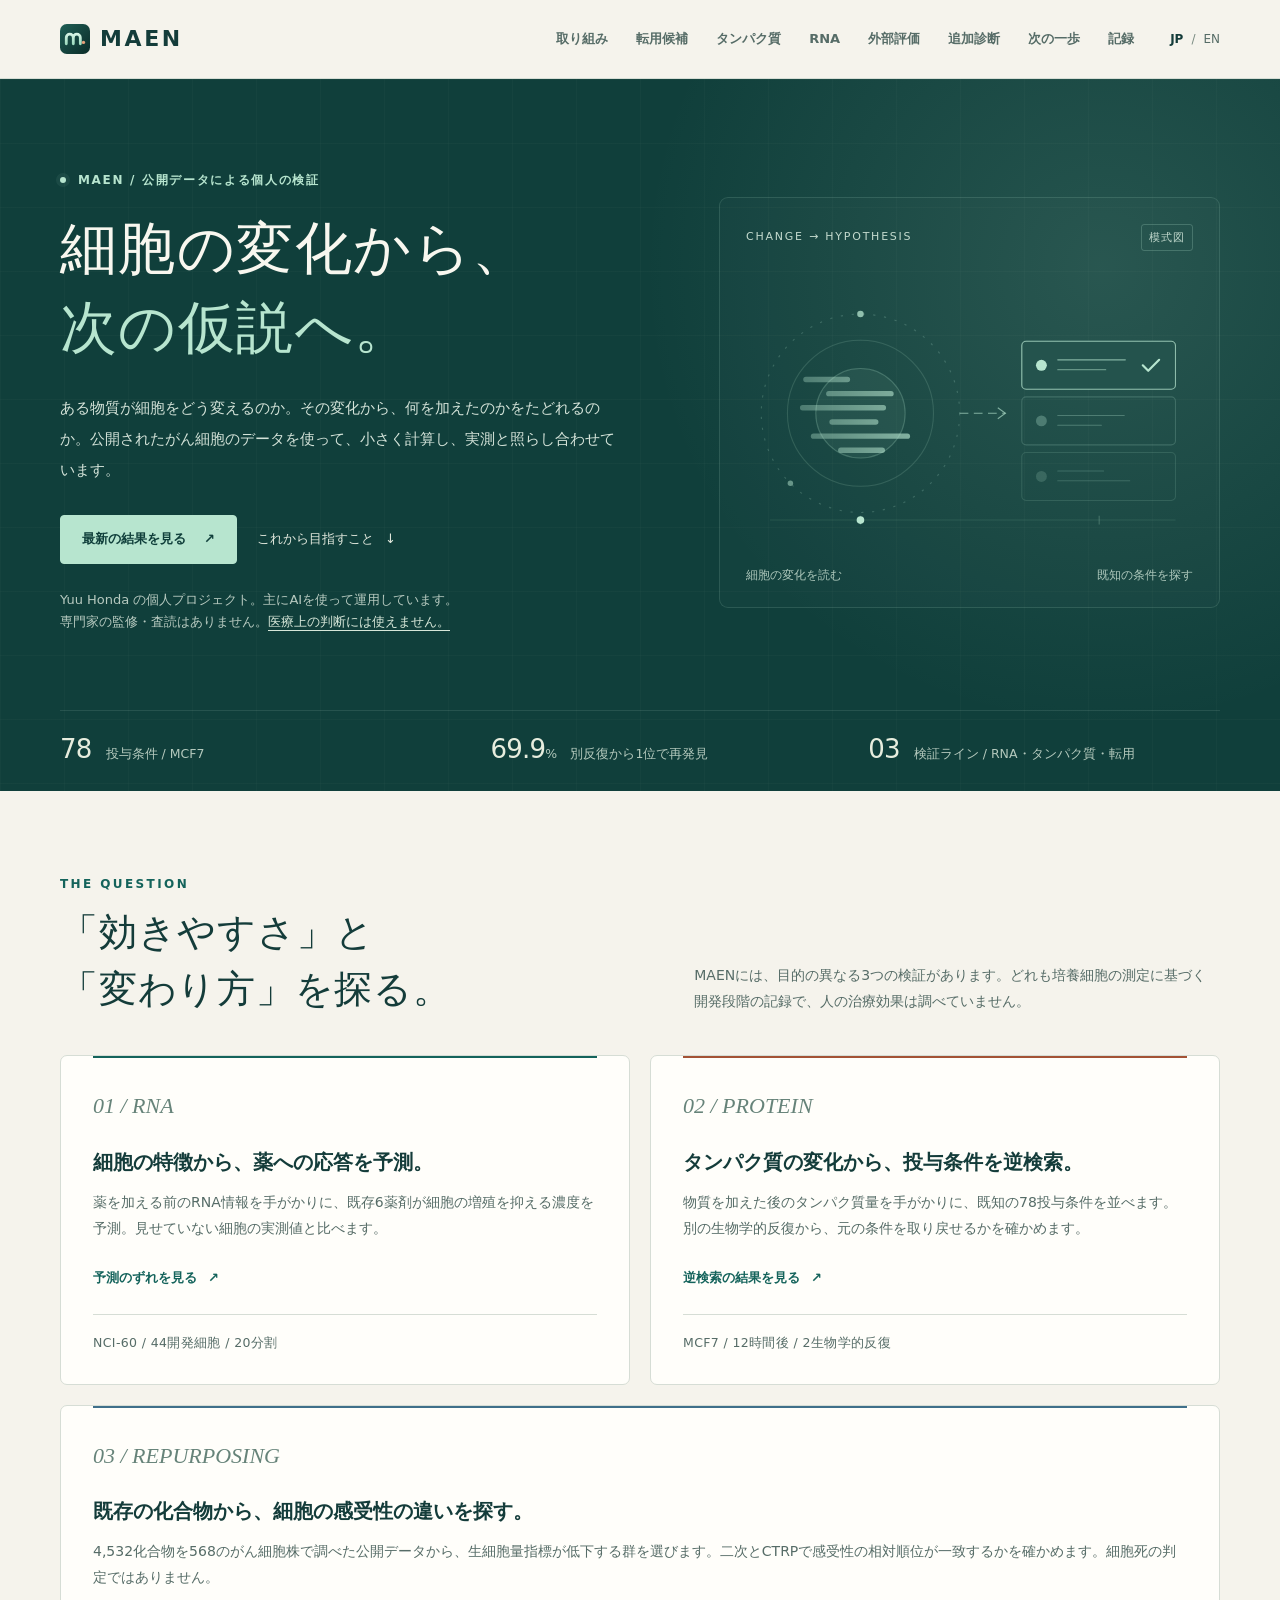
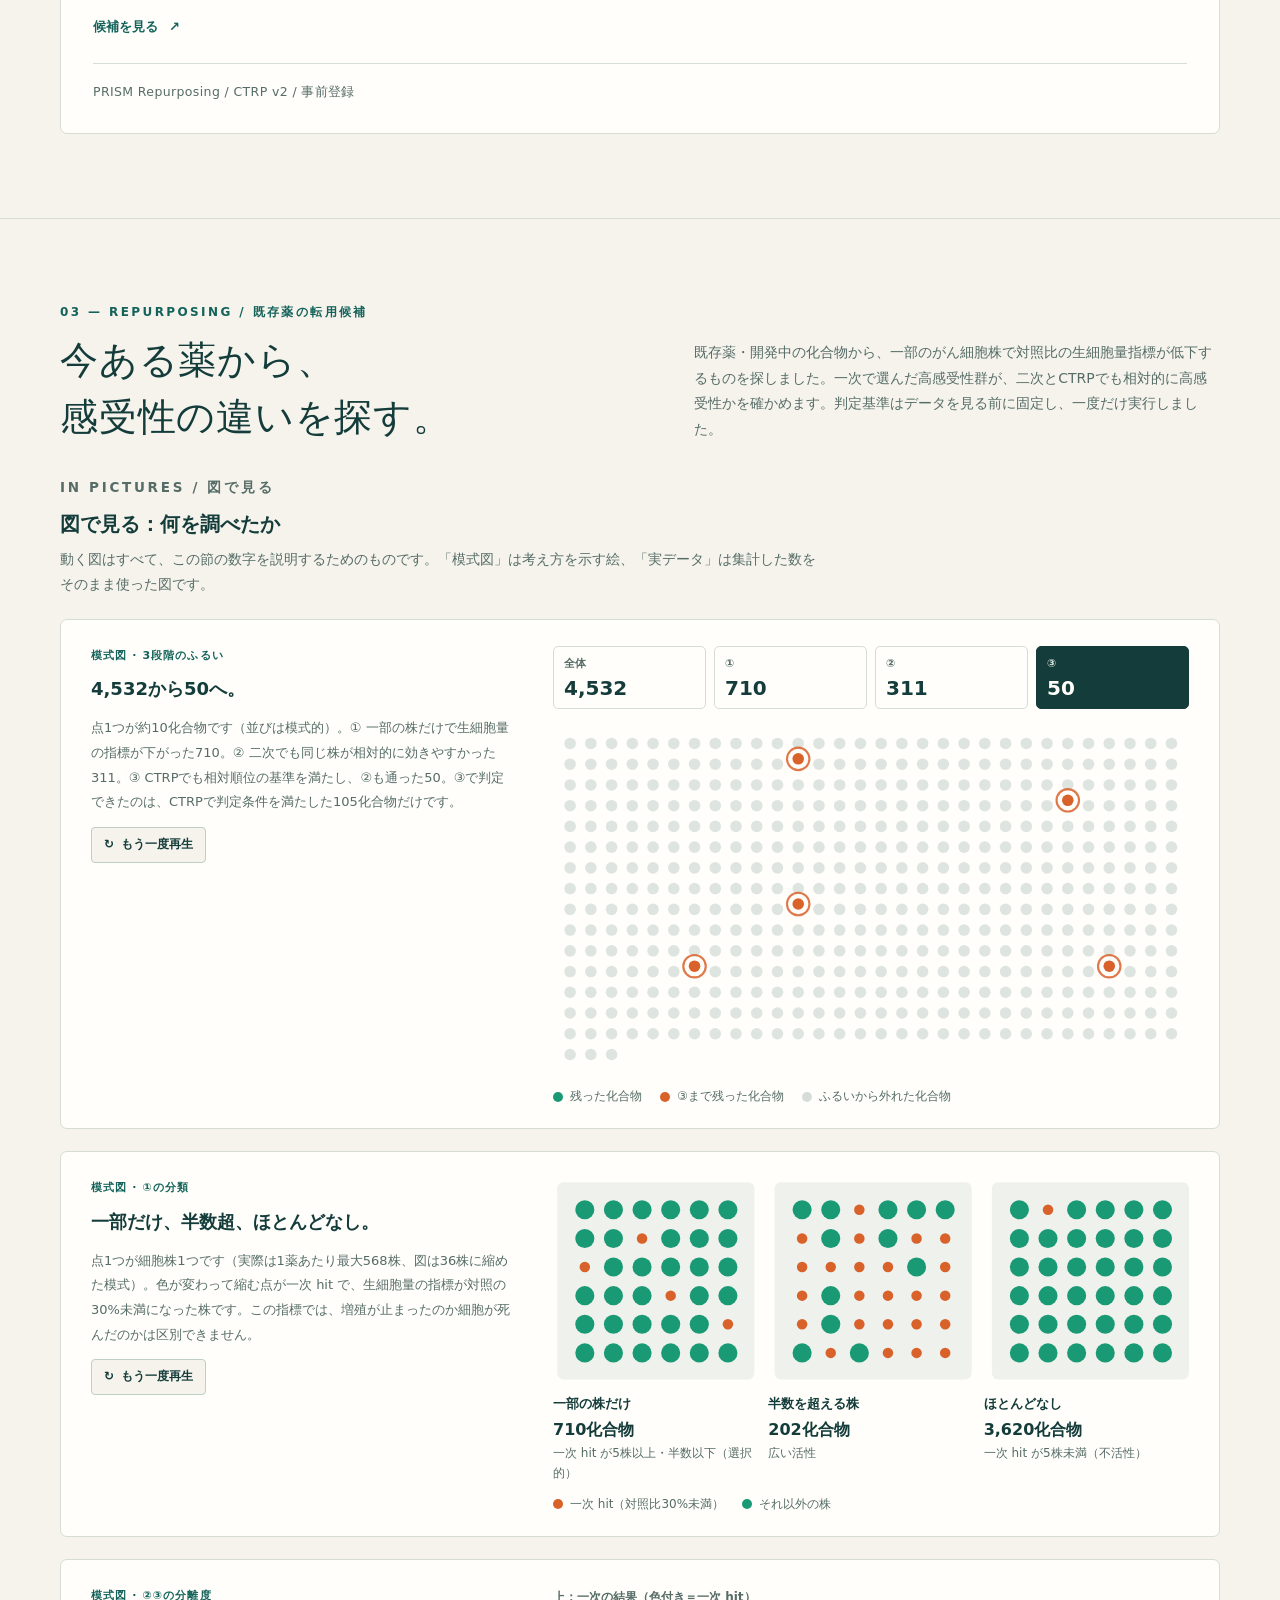
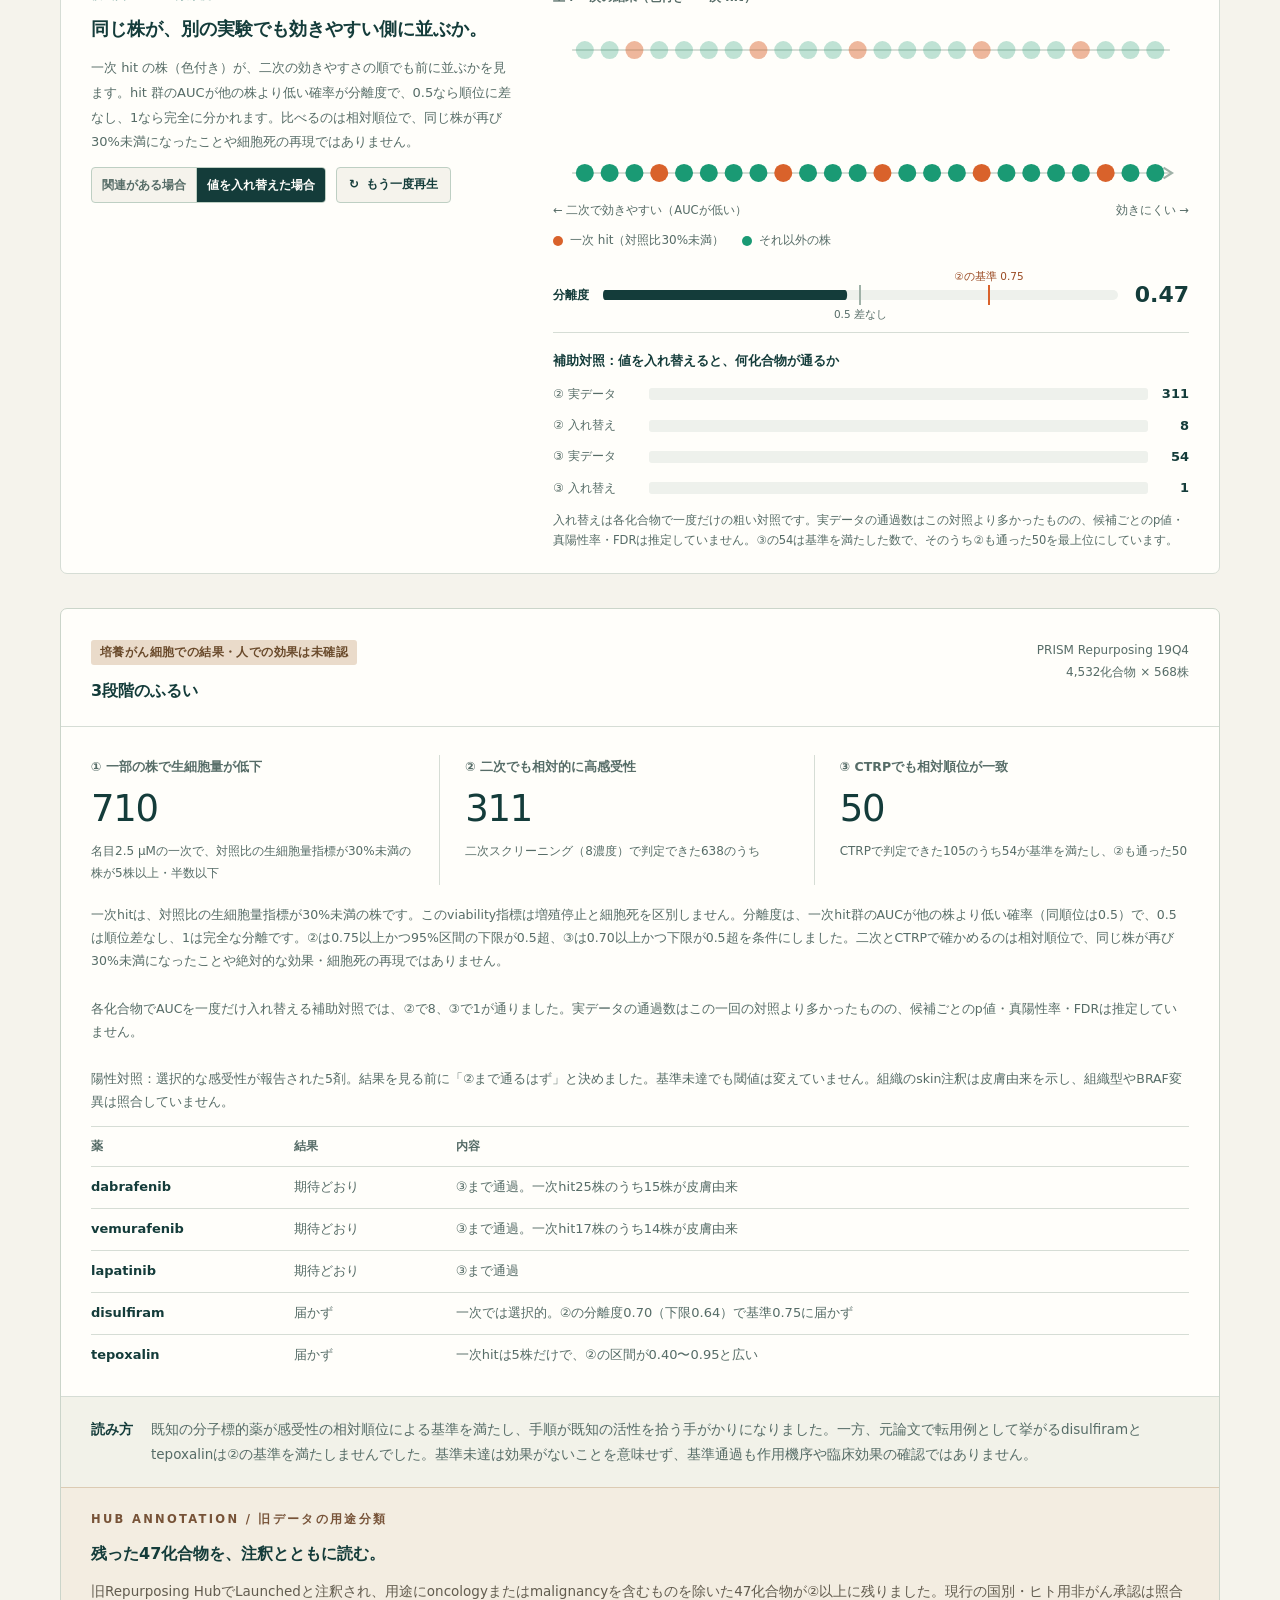
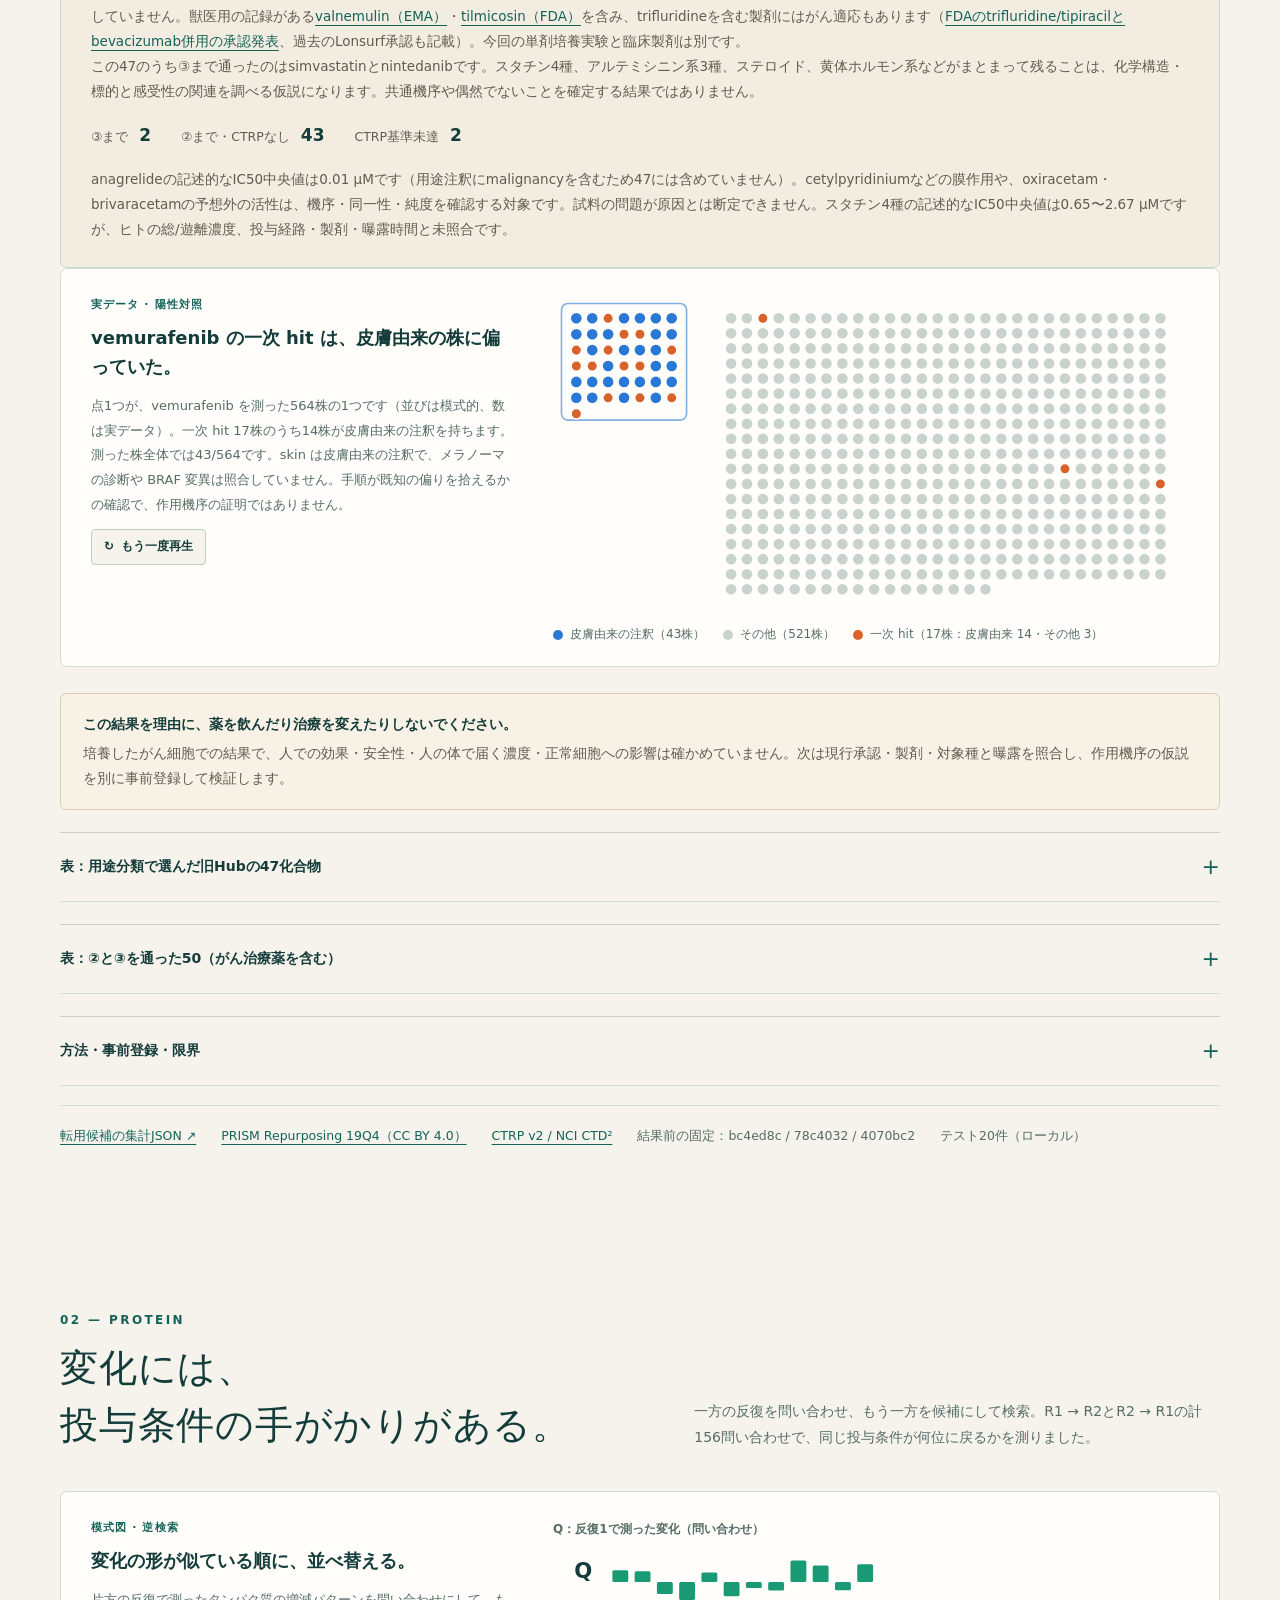
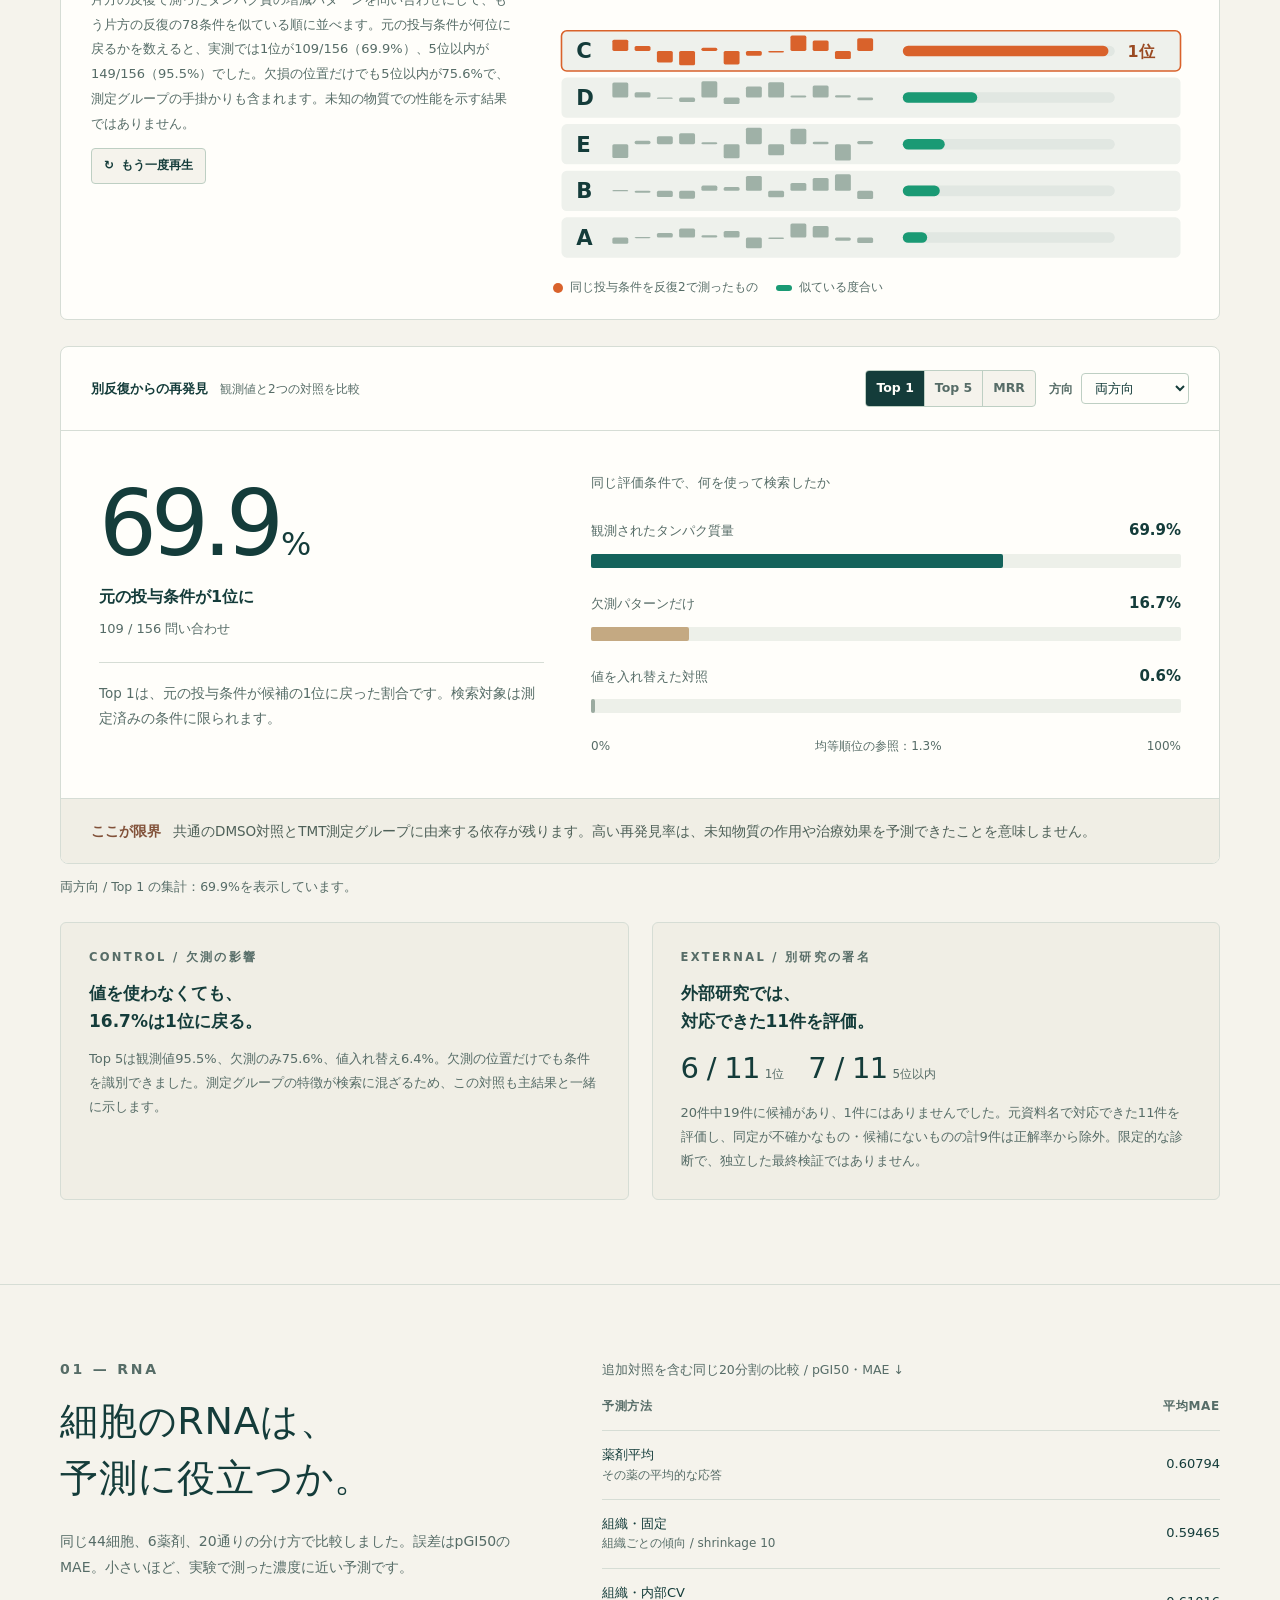
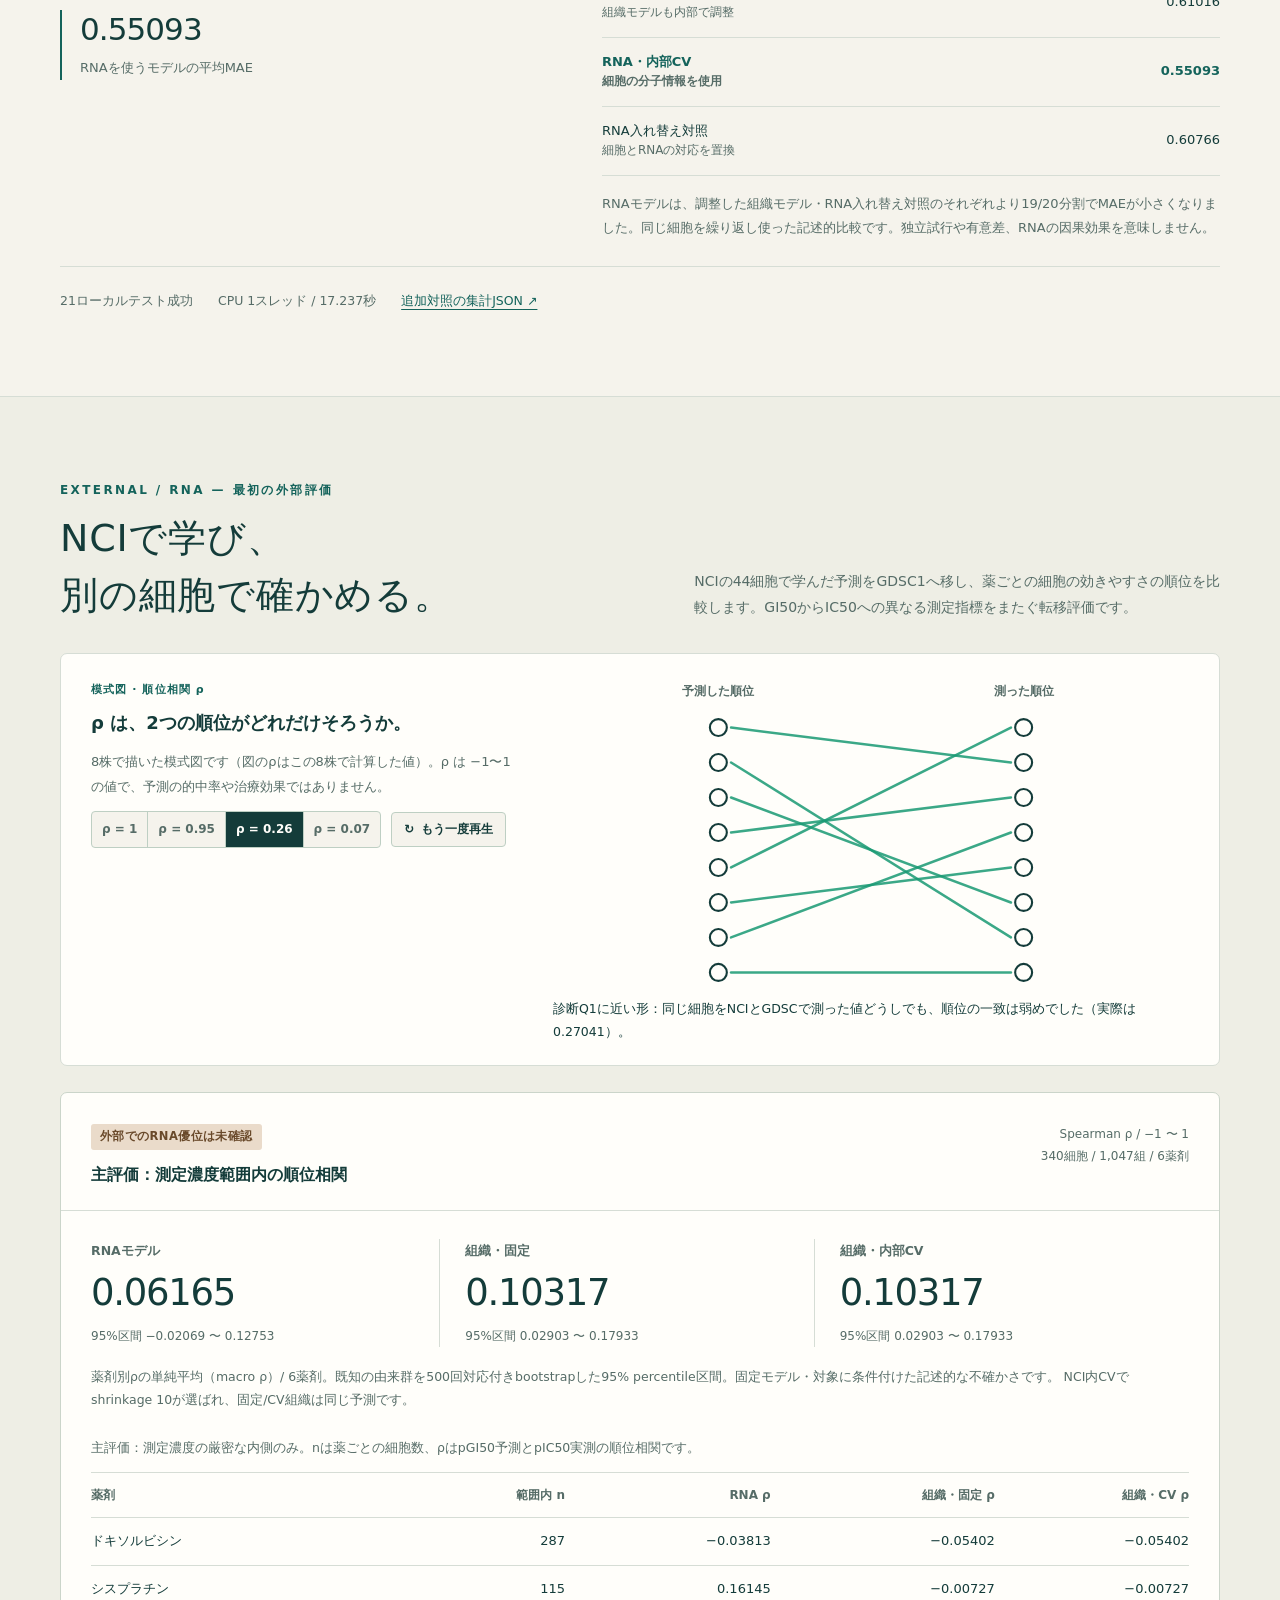
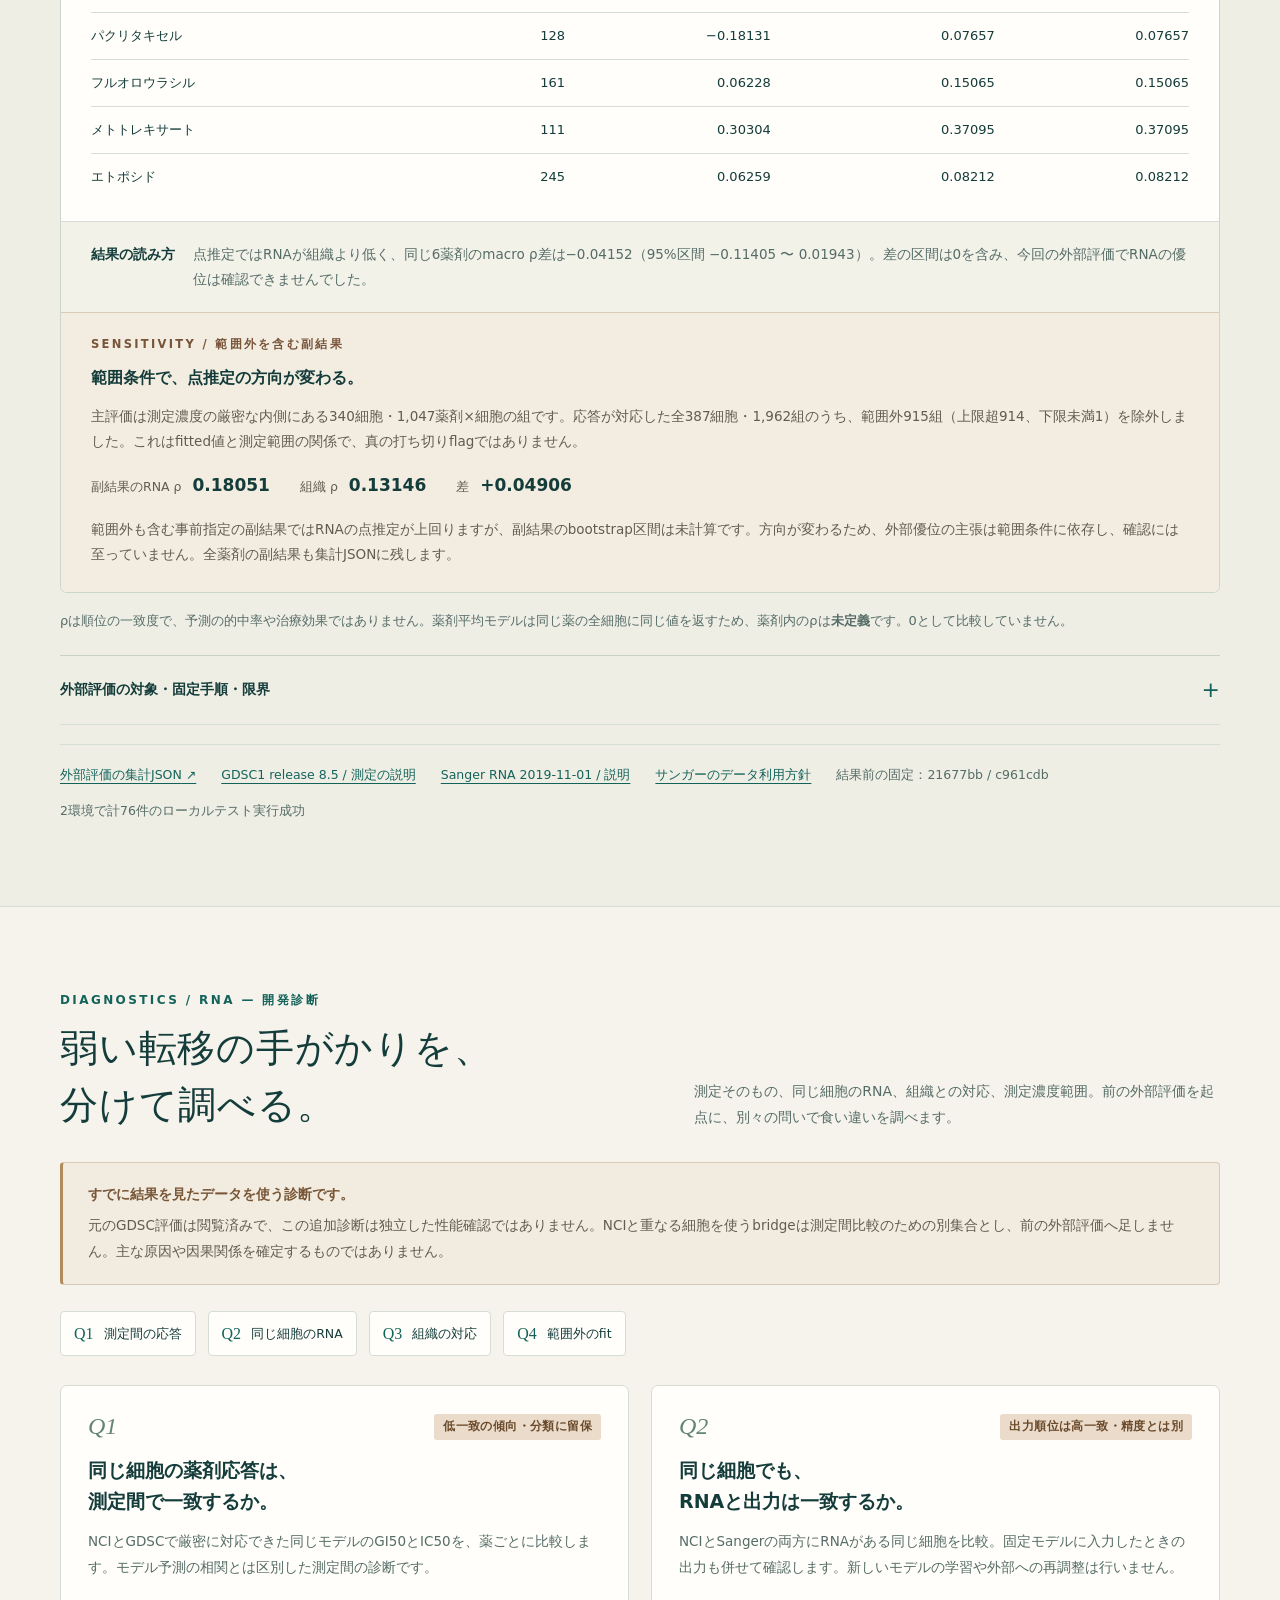
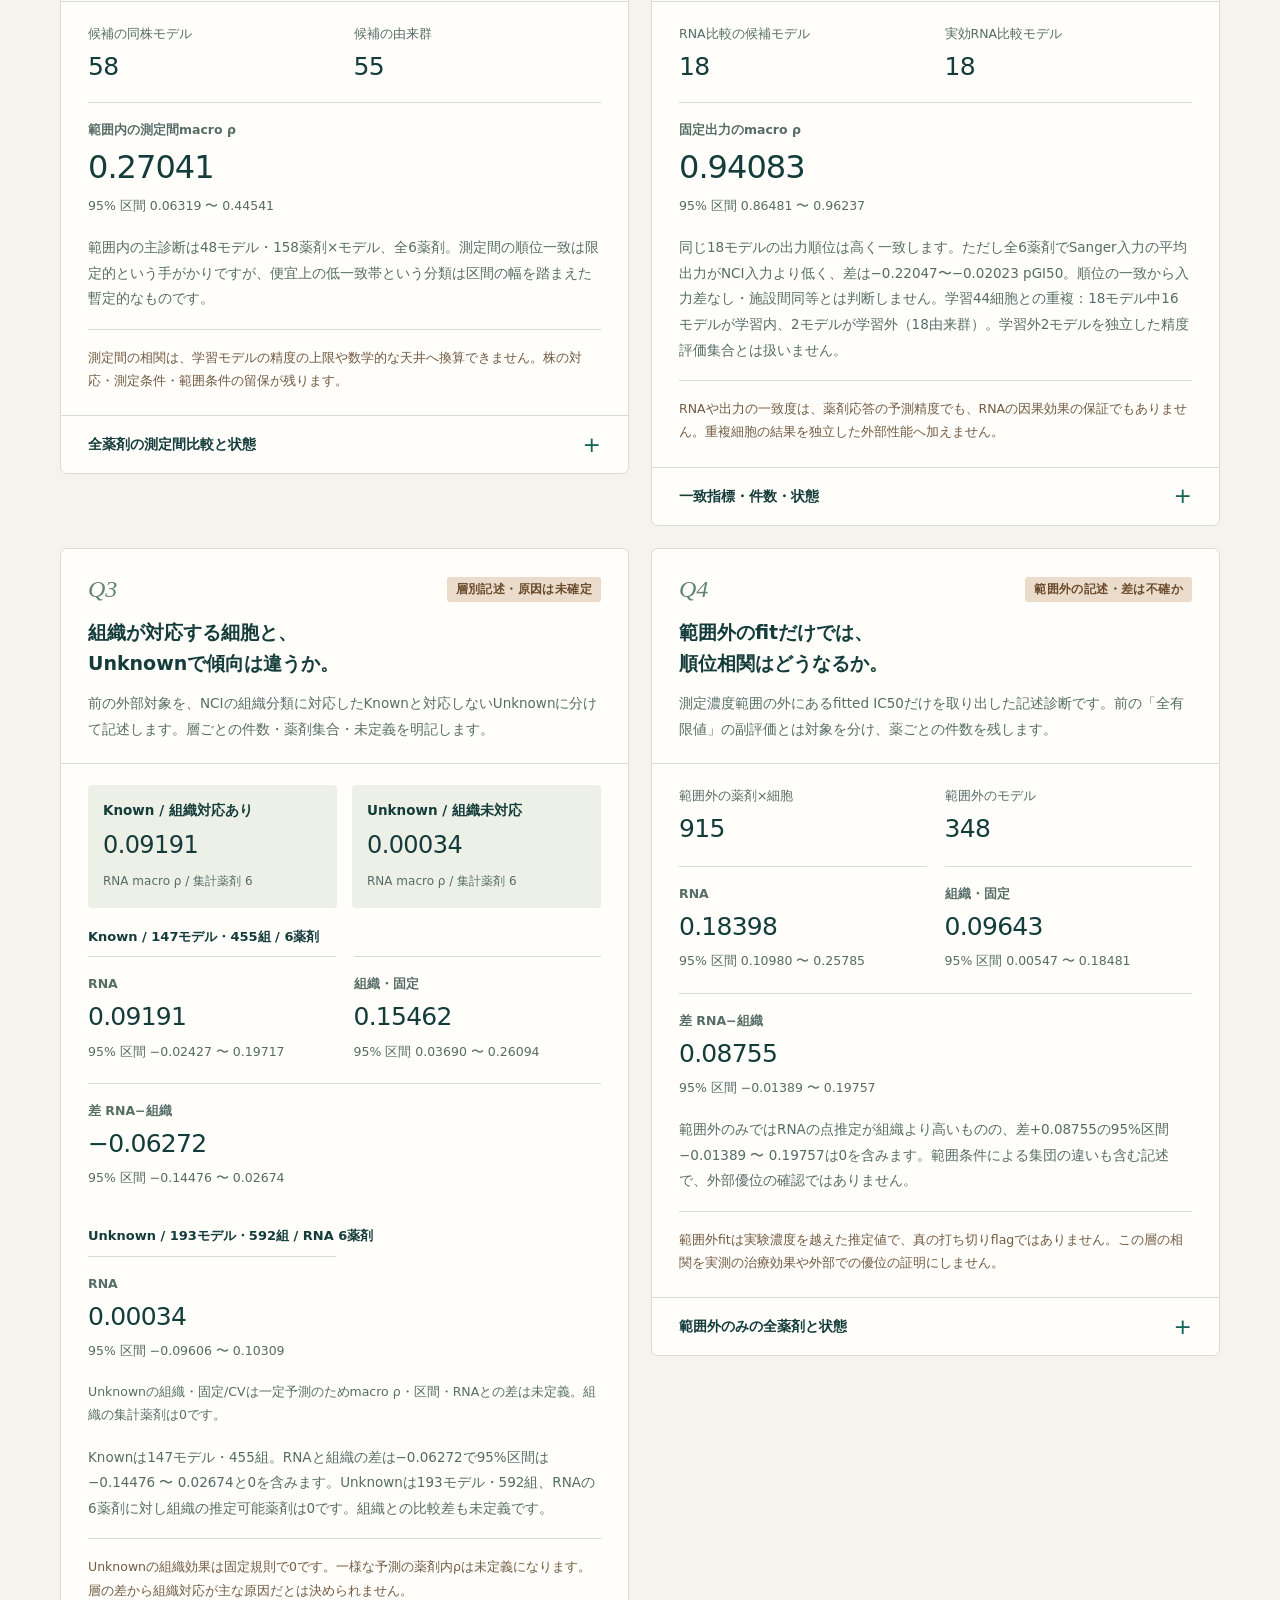
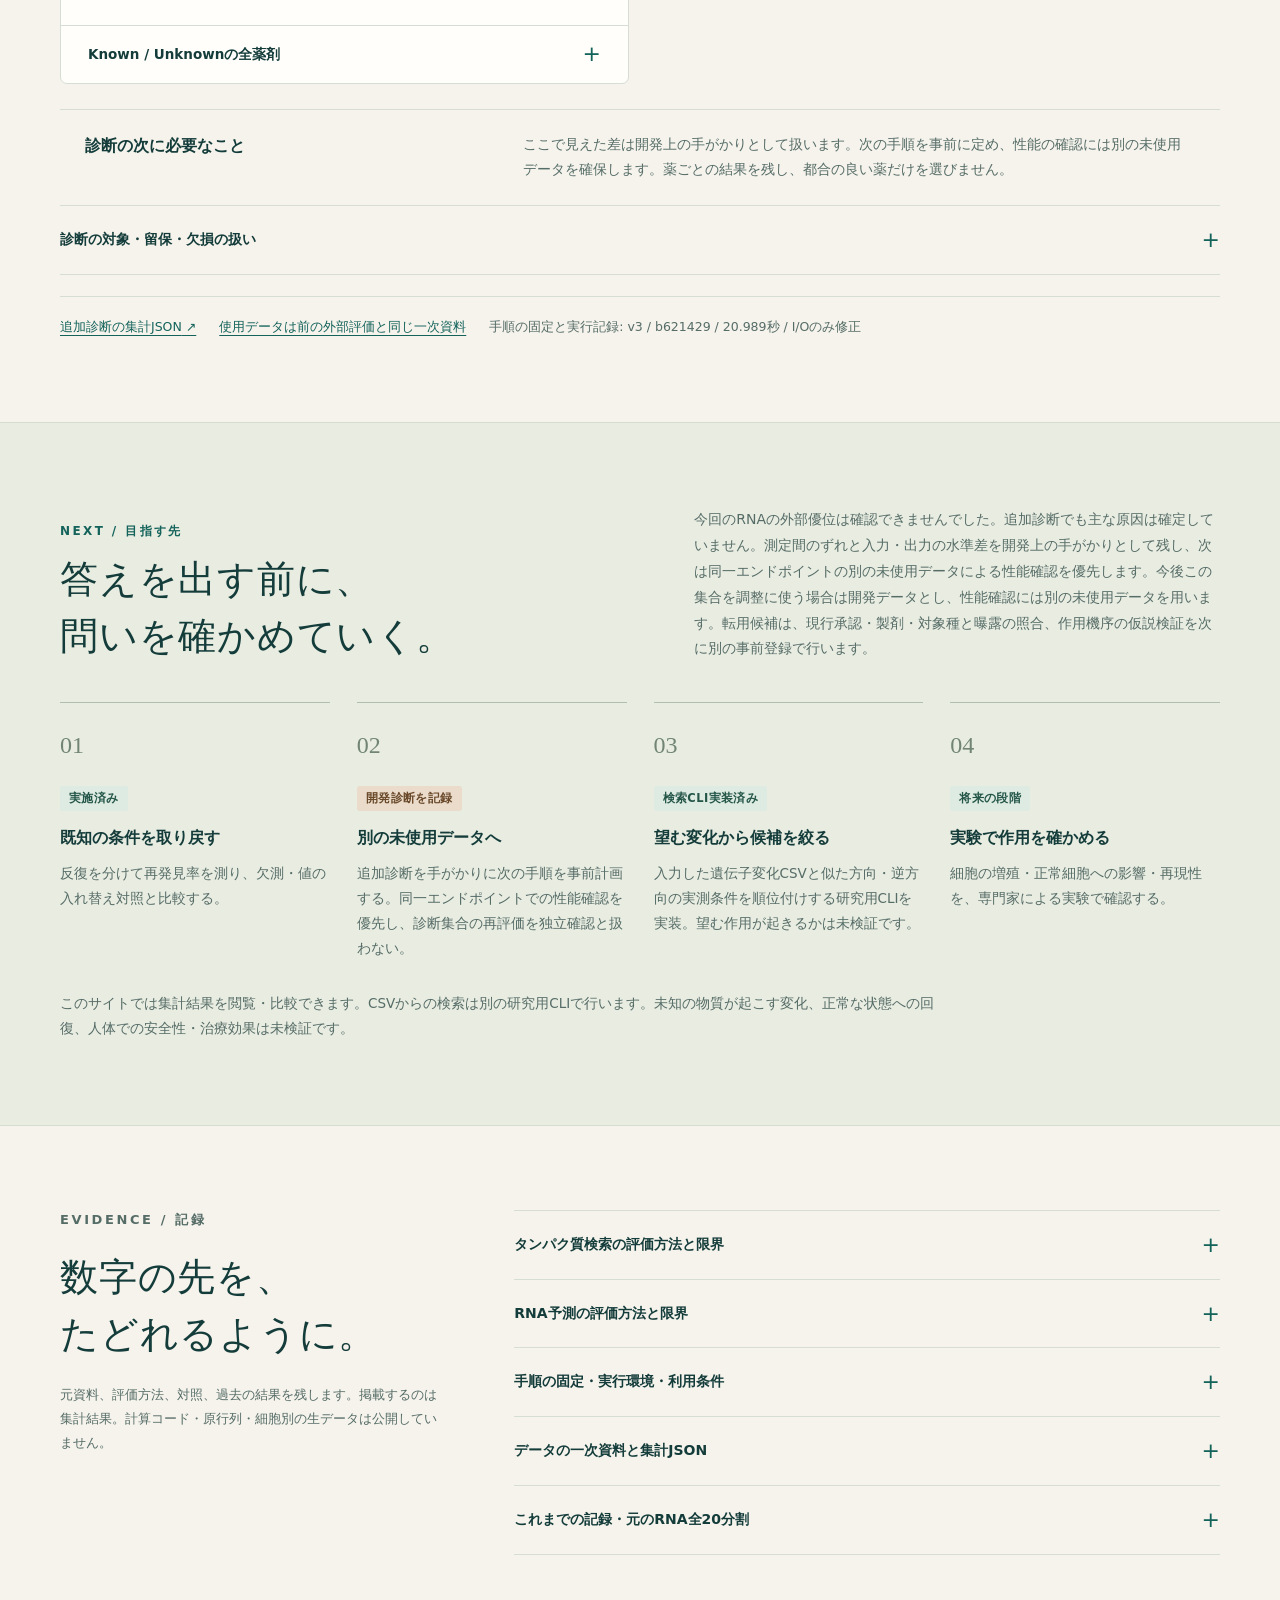
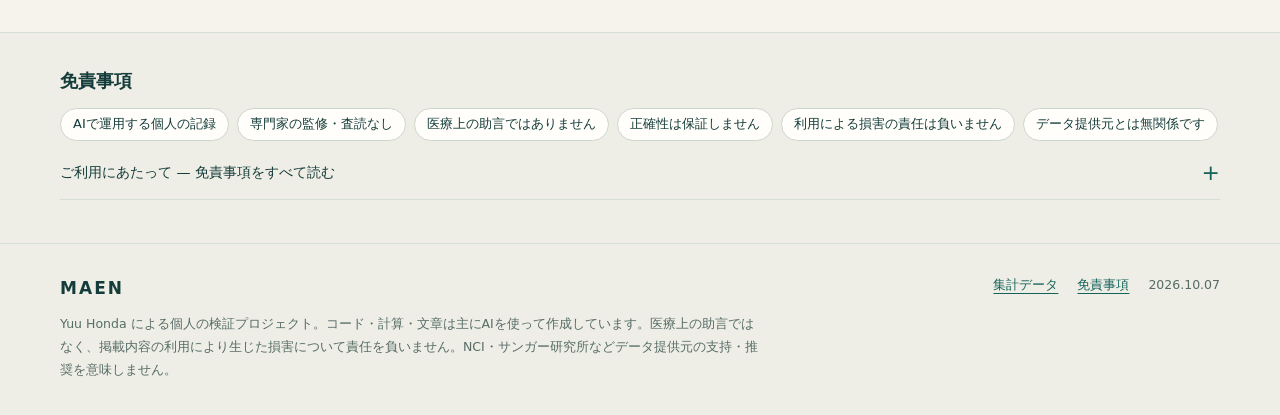
==== index.html @ 5a383182 "Add animated explanatory figures in Japanese and English Add six figures that play once on scroll, w" ====
<!doctype html>
<html lang="ja">
<head>
<meta charset="utf-8">
<meta name="viewport" content="width=device-width,initial-scale=1">
<title>MAEN — 細胞の変化から、次の仮説へ。</title>
<meta name="description" content="公開されたがん細胞のRNAとタンパク質量を使い、薬剤応答の予測と既知の投与条件の逆検索を検証する、Yuu Hondaの個人プロジェクト。結果・対照・限界を公開しています。">
<meta name="theme-color" content="#103f3b">
<meta name="apple-mobile-web-app-title" content="MAEN">
<link rel="icon" href="favicon.svg?v=2" type="image/svg+xml">
<link rel="icon" href="favicon-32.png?v=2" sizes="32x32" type="image/png">
<link rel="apple-touch-icon" href="apple-touch-icon.png?v=2">
<link rel="manifest" href="manifest.webmanifest?v=2">
<link rel="alternate" hreflang="ja" href="index.html">
<link rel="alternate" hreflang="en" href="en.html">
<link rel="stylesheet" href="site.css">
<link rel="stylesheet" href="explain.css">
<script src="site.js" defer></script>
<script src="explain.js" defer></script>
</head>
<body>
<a class="skip-link" href="#main">本文へ移動</a>
<header class="site-header">
  <div class="container header-inner">
    <a class="brand" href="index.html" aria-label="MAEN"><img src="favicon.svg?v=2" width="30" height="30" alt="">MAEN</a>
    <nav class="nav-links" id="site-navigation" aria-label="主なページ内リンク">
      <a href="#approach">取り組み</a><a href="#repurposing">転用候補</a><a href="#protein">タンパク質</a><a href="#rna">RNA</a><a href="#external">外部評価</a><a href="#diagnostics">追加診断</a><a href="#next">次の一歩</a><a href="#evidence">記録</a>
    </nav>
    <nav class="language" aria-label="Language / 言語"><span lang="ja" aria-current="page">JP</span><span class="separator" aria-hidden="true">/</span><a href="en.html" lang="en" hreflang="en" aria-label="Read in English">EN</a></nav>
    <button class="menu-toggle" type="button" aria-expanded="false" aria-controls="site-navigation"><span class="menu-icon" aria-hidden="true"></span>メニュー</button>
  </div>
</header>
<main id="main">
  <section class="hero" aria-labelledby="hero-title">
    <div class="container hero-inner">
      <div class="hero-copy reveal">
        <p class="eyebrow"><span class="status-dot" aria-hidden="true"></span>MAEN / 公開データによる個人の検証</p>
        <h1 id="hero-title">細胞の変化から、<br><span>次の仮説へ。</span></h1>
        <p class="hero-lead">ある物質が細胞をどう変えるのか。その変化から、何を加えたのかをたどれるのか。公開されたがん細胞のデータを使って、小さく計算し、実測と照らし合わせています。</p>
        <div class="hero-actions"><a class="button button-primary" href="#repurposing">最新の結果を見る<span aria-hidden="true">↗</span></a><a class="text-link" href="#next">これから目指すこと<span aria-hidden="true">↓</span></a></div>
        <p class="hero-caption">Yuu Honda の個人プロジェクト。主にAIを使って運用しています。<br>専門家の監修・査読はありません。<a href="#disclaimer">医療上の判断には使えません。</a></p>
      </div>
      <div class="signature-panel" aria-hidden="true">
  <div class="panel-heading"><span>CHANGE → HYPOTHESIS</span><span class="panel-tag">模式図</span></div>
  <svg class="signature-svg" viewBox="0 0 410 270" fill="none" xmlns="http://www.w3.org/2000/svg">
    <defs>
      <linearGradient id="signal" x1="10" y1="0" x2="180" y2="0" gradientUnits="userSpaceOnUse"><stop stop-color="#B7E5CF" stop-opacity=".2"/><stop offset="1" stop-color="#B7E5CF" stop-opacity=".75"/></linearGradient>
      <linearGradient id="scan" x1="0" y1="0" x2="1" y2="0"><stop stop-color="#B7E5CF" stop-opacity="0"/><stop offset=".5" stop-color="#B7E5CF" stop-opacity=".22"/><stop offset="1" stop-color="#B7E5CF" stop-opacity="0"/></linearGradient>
      <clipPath id="cell-clip"><circle cx="105" cy="136" r="66"/></clipPath>
    </defs>
    <circle class="sig-ring-outer" cx="105" cy="136" r="91" stroke="#B7E5CF" stroke-opacity=".22" stroke-dasharray="2 8"/>
    <circle class="sig-ring-mid" cx="105" cy="136" r="67" stroke="#B7E5CF" stroke-opacity=".16"/>
    <circle class="sig-ring-core" cx="105" cy="136" r="41" fill="#B7E5CF" fill-opacity=".06" stroke="#B7E5CF" stroke-opacity=".25"/>
    <g stroke="url(#signal)" stroke-width="5" stroke-linecap="round"><path class="sig-bar" d="M55 105h38"/><path class="sig-bar" d="M76 118h57"/><path class="sig-bar" d="M52 131h74"/><path class="sig-bar" d="M79 144h40"/><path class="sig-bar" d="M62 157h86"/><path class="sig-bar" d="M87 170h38"/></g>
    <g clip-path="url(#cell-clip)"><rect class="sig-scan" x="20" y="66" width="36" height="140" fill="url(#scan)"/></g>
    <g class="sig-orbit sig-orbit-a"><circle cx="105" cy="45" r="3" fill="#B7E5CF" fill-opacity=".75"/></g>
    <g class="sig-orbit sig-orbit-b"><circle cx="40.7" cy="200.3" r="2.5" fill="#B7E5CF" fill-opacity=".5"/></g>
    <path d="M196 136h42" stroke="#B7E5CF" stroke-opacity=".65" class="signature-path"/>
    <path d="m231 131 7 5-7 5" stroke="#B7E5CF" stroke-opacity=".65"/>
    <g fill="#B7E5CF"><circle class="sig-particle" cx="152" cy="136" r="2.4"/><circle class="sig-particle" cx="152" cy="136" r="2.4"/><circle class="sig-particle" cx="152" cy="136" r="2.4"/></g>
    <g class="sig-list">
      <g class="sig-card sig-card-b"><rect x="253" y="121" width="141" height="44" rx="4" stroke="#B7E5CF" stroke-opacity=".2"/><circle cx="271" cy="143" r="5" fill="#B7E5CF" fill-opacity=".3"/><path d="M286 138h61M286 147h40" stroke="#B7E5CF" stroke-opacity=".3" stroke-linecap="round"/></g>
      <g class="sig-card sig-card-c"><rect x="253" y="172" width="141" height="44" rx="4" stroke="#B7E5CF" stroke-opacity=".14"/><circle cx="271" cy="194" r="5" fill="#B7E5CF" fill-opacity=".18"/><path d="M286 189h42M286 198h66" stroke="#B7E5CF" stroke-opacity=".2" stroke-linecap="round"/></g>
      <g class="sig-card sig-card-a"><rect x="253" y="70" width="141" height="44" rx="4" fill="#103F3B" stroke="#B7E5CF" stroke-opacity=".3"/><rect class="sig-card-glow" x="253" y="70" width="141" height="44" rx="4" fill="#B7E5CF" fill-opacity=".12" stroke="#B7E5CF" stroke-opacity=".6"/><circle class="sig-card-dot" cx="271" cy="92" r="5" fill="#B7E5CF"/><path class="sig-score" d="M286 87h62" stroke="#B7E5CF" stroke-opacity=".65" stroke-linecap="round"/><path d="M286 96h44" stroke="#B7E5CF" stroke-opacity=".45" stroke-linecap="round"/><path class="sig-check" d="M364 92l5 5 10-10" stroke="#B7E5CF" stroke-width="2" stroke-linecap="round" stroke-linejoin="round" pathLength="1"/></g>
    </g>
    <path d="M22 234h372" stroke="#B7E5CF" stroke-opacity=".1"/><path d="M105 230v8M324 230v8" stroke="#B7E5CF" stroke-opacity=".25"/>
    <circle class="sig-progress" cx="105" cy="234" r="3.5" fill="#B7E5CF"/>
  </svg>
  <div class="panel-foot"><span class="sig-step sig-step-read">細胞の変化を読む</span><span class="sig-step sig-step-rank">既知の条件を探す</span></div>
</div>
    </div>
    <div class="container hero-facts">
      <div class="hero-fact"><strong>78</strong><span>投与条件 / MCF7</span></div>
      <div class="hero-fact"><strong>69.9<span>%</span></strong><span>別反復から1位で再発見</span></div>
      <div class="hero-fact"><strong>03</strong><span>検証ライン / RNA・タンパク質・転用</span></div>
    </div>
  </section>

  <section class="section project-intro" id="approach" aria-labelledby="approach-title">
    <div class="container">
      <div class="section-heading"><div><p class="eyebrow">THE QUESTION</p><h2 id="approach-title">「効きやすさ」と<br>「変わり方」を探る。</h2></div><p>MAENには、目的の異なる3つの検証があります。どれも培養細胞の測定に基づく開発段階の記録で、人の治療効果は調べていません。</p></div>
      <div class="research-grid">
        <article class="research-card"><p class="line-number">01 / RNA</p><h3>細胞の特徴から、薬への応答を予測。</h3><p>薬を加える前のRNA情報を手がかりに、既存6薬剤が細胞の増殖を抑える濃度を予測。見せていない細胞の実測値と比べます。</p><p><a class="text-link" href="#rna">予測のずれを見る<span aria-hidden="true">↗</span></a></p><div class="card-foot">NCI-60 / 44開発細胞 / 20分割</div></article>
        <article class="research-card protein"><p class="line-number">02 / PROTEIN</p><h3>タンパク質の変化から、投与条件を逆検索。</h3><p>物質を加えた後のタンパク質量を手がかりに、既知の78投与条件を並べます。別の生物学的反復から、元の条件を取り戻せるかを確かめます。</p><p><a class="text-link" href="#protein">逆検索の結果を見る<span aria-hidden="true">↗</span></a></p><div class="card-foot">MCF7 / 12時間後 / 2生物学的反復</div></article>
        <article class="research-card repurposing"><p class="line-number">03 / REPURPOSING</p><h3>既存の化合物から、細胞の感受性の違いを探す。</h3><p>4,532化合物を568のがん細胞株で調べた公開データから、生細胞量指標が低下する群を選びます。二次とCTRPで感受性の相対順位が一致するかを確かめます。細胞死の判定ではありません。</p><p><a class="text-link" href="#repurposing">候補を見る<span aria-hidden="true">↗</span></a></p><div class="card-foot">PRISM Repurposing / CTRP v2 / 事前登録</div></article>
      </div>
    </div>
  </section>

  <section class="section repurposing-section" id="repurposing" aria-labelledby="repurposing-title">
    <div class="container">
      <div class="section-heading"><div><p class="eyebrow">03 — REPURPOSING / 既存薬の転用候補</p><h2 id="repurposing-title">今ある薬から、<br>感受性の違いを探す。</h2></div><p>既存薬・開発中の化合物から、一部のがん細胞株で対照比の生細胞量指標が低下するものを探しました。一次で選んだ高感受性群が、二次とCTRPでも相対的に高感受性かを確かめます。判定基準はデータを見る前に固定し、一度だけ実行しました。</p></div>
      <div class="ex-story" aria-labelledby="ex-story-title-ja"><div class="ex-story-head"><p class="eyebrow">IN PICTURES / 図で見る</p><h3 id="ex-story-title-ja">図で見る：何を調べたか</h3><p>動く図はすべて、この節の数字を説明するためのものです。「模式図」は考え方を示す絵、「実データ」は集計した数をそのまま使った図です。</p></div><figure class="ex-fig ex-sieve" id="ex-sieve" data-ex="sieve" data-step="final"><div class="ex-head"><p class="ex-kicker">模式図 · 3段階のふるい</p><h3>4,532から50へ。</h3></div><div class="ex-visual"><ol class="ex-chips"><li data-chip="0"><span>全体</span><strong>4,532</strong></li><li data-chip="1"><span>①</span><strong>710</strong></li><li data-chip="2"><span>②</span><strong>311</strong></li><li data-chip="3"><span>③</span><strong>50</strong></li></ol><svg class="ex-svg" viewBox="0 0 595 331" role="img" aria-label="点の格子。4,532化合物を約10化合物ずつの点で表し、①で710、②で311、③で50に絞られる様子の模式図。"><circle class="ex-dot" cx="16.0" cy="16.0" r="5.4" style="--d:152"/><circle class="ex-dot" cx="35.4" cy="16.0" r="5.4" style="--d:137"/><circle class="ex-dot s1" cx="54.8" cy="16.0" r="5.4" style="--d:375"/><circle class="ex-dot" cx="74.2" cy="16.0" r="5.4" style="--d:69"/><circle class="ex-dot s1" cx="93.6" cy="16.0" r="5.4" style="--d:8"/><circle class="ex-dot" cx="113.0" cy="16.0" r="5.4" style="--d:125"/><circle class="ex-dot" cx="132.4" cy="16.0" r="5.4" style="--d:347"/><circle class="ex-dot" cx="151.8" cy="16.0" r="5.4" style="--d:284"/><circle class="ex-dot" cx="171.2" cy="16.0" r="5.4" style="--d:50"/><circle class="ex-dot" cx="190.6" cy="16.0" r="5.4" style="--d:136"/><circle class="ex-dot" cx="210.0" cy="16.0" r="5.4" style="--d:2"/><circle class="ex-dot" cx="229.4" cy="16.0" r="5.4" style="--d:239"/><circle class="ex-dot" cx="248.8" cy="16.0" r="5.4" style="--d:134"/><circle class="ex-dot" cx="268.2" cy="16.0" r="5.4" style="--d:376"/><circle class="ex-dot s1 s2" cx="287.6" cy="16.0" r="5.4" style="--d:262"/><circle class="ex-dot" cx="307.0" cy="16.0" r="5.4" style="--d:119"/><circle class="ex-dot" cx="326.4" cy="16.0" r="5.4" style="--d:308"/><circle class="ex-dot" cx="345.8" cy="16.0" r="5.4" style="--d:170"/><circle class="ex-dot" cx="365.2" cy="16.0" r="5.4" style="--d:61"/><circle class="ex-dot" cx="384.6" cy="16.0" r="5.4" style="--d:272"/><circle class="ex-dot" cx="404.0" cy="16.0" r="5.4" style="--d:147"/><circle class="ex-dot" cx="423.4" cy="16.0" r="5.4" style="--d:156"/><circle class="ex-dot" cx="442.8" cy="16.0" r="5.4" style="--d:306"/><circle class="ex-dot s1 s2" cx="462.2" cy="16.0" r="5.4" style="--d:20"/><circle class="ex-dot" cx="481.6" cy="16.0" r="5.4" style="--d:370"/><circle class="ex-dot" cx="501.0" cy="16.0" r="5.4" style="--d:144"/><circle class="ex-dot s1 s2" cx="520.4" cy="16.0" r="5.4" style="--d:31"/><circle class="ex-dot" cx="539.8" cy="16.0" r="5.4" style="--d:263"/><circle class="ex-dot" cx="559.2" cy="16.0" r="5.4" style="--d:32"/><circle class="ex-dot s1" cx="578.6" cy="16.0" r="5.4" style="--d:19"/><circle class="ex-dot s1 s2" cx="16.0" cy="35.4" r="5.4" style="--d:179"/><circle class="ex-dot" cx="35.4" cy="35.4" r="5.4" style="--d:51"/><circle class="ex-dot s1 s2" cx="54.8" cy="35.4" r="5.4" style="--d:6"/><circle class="ex-dot" cx="74.2" cy="35.4" r="5.4" style="--d:227"/><circle class="ex-dot s1" cx="93.6" cy="35.4" r="5.4" style="--d:32"/><circle class="ex-dot" cx="113.0" cy="35.4" r="5.4" style="--d:213"/><circle class="ex-dot" cx="132.4" cy="35.4" r="5.4" style="--d:245"/><circle class="ex-dot" cx="151.8" cy="35.4" r="5.4" style="--d:111"/><circle class="ex-dot" cx="171.2" cy="35.4" r="5.4" style="--d:389"/><circle class="ex-dot s1 s2" cx="190.6" cy="35.4" r="5.4" style="--d:189"/><circle class="ex-dot" cx="210.0" cy="35.4" r="5.4" style="--d:358"/><circle class="ex-dot s1 s2 s3" cx="229.4" cy="35.4" r="5.4" style="--d:74"/><circle class="ex-dot" cx="248.8" cy="35.4" r="5.4" style="--d:129"/><circle class="ex-dot s1 s2" cx="268.2" cy="35.4" r="5.4" style="--d:107"/><circle class="ex-dot s1" cx="287.6" cy="35.4" r="5.4" style="--d:75"/><circle class="ex-dot" cx="307.0" cy="35.4" r="5.4" style="--d:408"/><circle class="ex-dot" cx="326.4" cy="35.4" r="5.4" style="--d:411"/><circle class="ex-dot s1 s2" cx="345.8" cy="35.4" r="5.4" style="--d:211"/><circle class="ex-dot" cx="365.2" cy="35.4" r="5.4" style="--d:210"/><circle class="ex-dot" cx="384.6" cy="35.4" r="5.4" style="--d:79"/><circle class="ex-dot" cx="404.0" cy="35.4" r="5.4" style="--d:107"/><circle class="ex-dot" cx="423.4" cy="35.4" r="5.4" style="--d:157"/><circle class="ex-dot" cx="442.8" cy="35.4" r="5.4" style="--d:349"/><circle class="ex-dot" cx="462.2" cy="35.4" r="5.4" style="--d:378"/><circle class="ex-dot" cx="481.6" cy="35.4" r="5.4" style="--d:260"/><circle class="ex-dot" cx="501.0" cy="35.4" r="5.4" style="--d:379"/><circle class="ex-dot" cx="520.4" cy="35.4" r="5.4" style="--d:26"/><circle class="ex-dot" cx="539.8" cy="35.4" r="5.4" style="--d:358"/><circle class="ex-dot" cx="559.2" cy="35.4" r="5.4" style="--d:71"/><circle class="ex-dot" cx="578.6" cy="35.4" r="5.4" style="--d:346"/><circle class="ex-dot" cx="16.0" cy="54.8" r="5.4" style="--d:100"/><circle class="ex-dot s1" cx="35.4" cy="54.8" r="5.4" style="--d:323"/><circle class="ex-dot s1 s2" cx="54.8" cy="54.8" r="5.4" style="--d:383"/><circle class="ex-dot" cx="74.2" cy="54.8" r="5.4" style="--d:70"/><circle class="ex-dot" cx="93.6" cy="54.8" r="5.4" style="--d:326"/><circle class="ex-dot" cx="113.0" cy="54.8" r="5.4" style="--d:234"/><circle class="ex-dot s1" cx="132.4" cy="54.8" r="5.4" style="--d:184"/><circle class="ex-dot" cx="151.8" cy="54.8" r="5.4" style="--d:123"/><circle class="ex-dot" cx="171.2" cy="54.8" r="5.4" style="--d:155"/><circle class="ex-dot" cx="190.6" cy="54.8" r="5.4" style="--d:336"/><circle class="ex-dot" cx="210.0" cy="54.8" r="5.4" style="--d:339"/><circle class="ex-dot" cx="229.4" cy="54.8" r="5.4" style="--d:66"/><circle class="ex-dot" cx="248.8" cy="54.8" r="5.4" style="--d:23"/><circle class="ex-dot" cx="268.2" cy="54.8" r="5.4" style="--d:140"/><circle class="ex-dot" cx="287.6" cy="54.8" r="5.4" style="--d:328"/><circle class="ex-dot" cx="307.0" cy="54.8" r="5.4" style="--d:148"/><circle class="ex-dot" cx="326.4" cy="54.8" r="5.4" style="--d:90"/><circle class="ex-dot" cx="345.8" cy="54.8" r="5.4" style="--d:28"/><circle class="ex-dot s1" cx="365.2" cy="54.8" r="5.4" style="--d:34"/><circle class="ex-dot" cx="384.6" cy="54.8" r="5.4" style="--d:275"/><circle class="ex-dot" cx="404.0" cy="54.8" r="5.4" style="--d:231"/><circle class="ex-dot" cx="423.4" cy="54.8" r="5.4" style="--d:2"/><circle class="ex-dot" cx="442.8" cy="54.8" r="5.4" style="--d:121"/><circle class="ex-dot" cx="462.2" cy="54.8" r="5.4" style="--d:317"/><circle class="ex-dot" cx="481.6" cy="54.8" r="5.4" style="--d:402"/><circle class="ex-dot" cx="501.0" cy="54.8" r="5.4" style="--d:292"/><circle class="ex-dot" cx="520.4" cy="54.8" r="5.4" style="--d:382"/><circle class="ex-dot s1 s2" cx="539.8" cy="54.8" r="5.4" style="--d:93"/><circle class="ex-dot" cx="559.2" cy="54.8" r="5.4" style="--d:358"/><circle class="ex-dot" cx="578.6" cy="54.8" r="5.4" style="--d:136"/><circle class="ex-dot" cx="16.0" cy="74.2" r="5.4" style="--d:238"/><circle class="ex-dot" cx="35.4" cy="74.2" r="5.4" style="--d:239"/><circle class="ex-dot" cx="54.8" cy="74.2" r="5.4" style="--d:34"/><circle class="ex-dot" cx="74.2" cy="74.2" r="5.4" style="--d:97"/><circle class="ex-dot" cx="93.6" cy="74.2" r="5.4" style="--d:125"/><circle class="ex-dot" cx="113.0" cy="74.2" r="5.4" style="--d:85"/><circle class="ex-dot" cx="132.4" cy="74.2" r="5.4" style="--d:124"/><circle class="ex-dot" cx="151.8" cy="74.2" r="5.4" style="--d:236"/><circle class="ex-dot s1 s2" cx="171.2" cy="74.2" r="5.4" style="--d:311"/><circle class="ex-dot" cx="190.6" cy="74.2" r="5.4" style="--d:167"/><circle class="ex-dot" cx="210.0" cy="74.2" r="5.4" style="--d:333"/><circle class="ex-dot" cx="229.4" cy="74.2" r="5.4" style="--d:198"/><circle class="ex-dot s1 s2" cx="248.8" cy="74.2" r="5.4" style="--d:379"/><circle class="ex-dot" cx="268.2" cy="74.2" r="5.4" style="--d:137"/><circle class="ex-dot" cx="287.6" cy="74.2" r="5.4" style="--d:11"/><circle class="ex-dot" cx="307.0" cy="74.2" r="5.4" style="--d:243"/><circle class="ex-dot" cx="326.4" cy="74.2" r="5.4" style="--d:379"/><circle class="ex-dot" cx="345.8" cy="74.2" r="5.4" style="--d:387"/><circle class="ex-dot" cx="365.2" cy="74.2" r="5.4" style="--d:237"/><circle class="ex-dot s1" cx="384.6" cy="74.2" r="5.4" style="--d:21"/><circle class="ex-dot" cx="404.0" cy="74.2" r="5.4" style="--d:305"/><circle class="ex-dot s1 s2" cx="423.4" cy="74.2" r="5.4" style="--d:214"/><circle class="ex-dot" cx="442.8" cy="74.2" r="5.4" style="--d:366"/><circle class="ex-dot" cx="462.2" cy="74.2" r="5.4" style="--d:377"/><circle class="ex-dot s1 s2 s3" cx="481.6" cy="74.2" r="5.4" style="--d:300"/><circle class="ex-dot" cx="501.0" cy="74.2" r="5.4" style="--d:368"/><circle class="ex-dot" cx="520.4" cy="74.2" r="5.4" style="--d:344"/><circle class="ex-dot" cx="539.8" cy="74.2" r="5.4" style="--d:373"/><circle class="ex-dot" cx="559.2" cy="74.2" r="5.4" style="--d:357"/><circle class="ex-dot" cx="578.6" cy="74.2" r="5.4" style="--d:243"/><circle class="ex-dot" cx="16.0" cy="93.6" r="5.4" style="--d:311"/><circle class="ex-dot s1 s2" cx="35.4" cy="93.6" r="5.4" style="--d:97"/><circle class="ex-dot s1" cx="54.8" cy="93.6" r="5.4" style="--d:250"/><circle class="ex-dot" cx="74.2" cy="93.6" r="5.4" style="--d:395"/><circle class="ex-dot" cx="93.6" cy="93.6" r="5.4" style="--d:236"/><circle class="ex-dot" cx="113.0" cy="93.6" r="5.4" style="--d:320"/><circle class="ex-dot" cx="132.4" cy="93.6" r="5.4" style="--d:107"/><circle class="ex-dot" cx="151.8" cy="93.6" r="5.4" style="--d:171"/><circle class="ex-dot s1" cx="171.2" cy="93.6" r="5.4" style="--d:407"/><circle class="ex-dot" cx="190.6" cy="93.6" r="5.4" style="--d:130"/><circle class="ex-dot" cx="210.0" cy="93.6" r="5.4" style="--d:336"/><circle class="ex-dot" cx="229.4" cy="93.6" r="5.4" style="--d:364"/><circle class="ex-dot" cx="248.8" cy="93.6" r="5.4" style="--d:73"/><circle class="ex-dot" cx="268.2" cy="93.6" r="5.4" style="--d:333"/><circle class="ex-dot" cx="287.6" cy="93.6" r="5.4" style="--d:309"/><circle class="ex-dot" cx="307.0" cy="93.6" r="5.4" style="--d:123"/><circle class="ex-dot" cx="326.4" cy="93.6" r="5.4" style="--d:68"/><circle class="ex-dot" cx="345.8" cy="93.6" r="5.4" style="--d:368"/><circle class="ex-dot" cx="365.2" cy="93.6" r="5.4" style="--d:81"/><circle class="ex-dot s1 s2" cx="384.6" cy="93.6" r="5.4" style="--d:203"/><circle class="ex-dot" cx="404.0" cy="93.6" r="5.4" style="--d:172"/><circle class="ex-dot" cx="423.4" cy="93.6" r="5.4" style="--d:407"/><circle class="ex-dot" cx="442.8" cy="93.6" r="5.4" style="--d:156"/><circle class="ex-dot s1" cx="462.2" cy="93.6" r="5.4" style="--d:69"/><circle class="ex-dot" cx="481.6" cy="93.6" r="5.4" style="--d:414"/><circle class="ex-dot" cx="501.0" cy="93.6" r="5.4" style="--d:43"/><circle class="ex-dot s1" cx="520.4" cy="93.6" r="5.4" style="--d:145"/><circle class="ex-dot" cx="539.8" cy="93.6" r="5.4" style="--d:234"/><circle class="ex-dot s1" cx="559.2" cy="93.6" r="5.4" style="--d:44"/><circle class="ex-dot s1" cx="578.6" cy="93.6" r="5.4" style="--d:411"/><circle class="ex-dot s1" cx="16.0" cy="113.0" r="5.4" style="--d:111"/><circle class="ex-dot" cx="35.4" cy="113.0" r="5.4" style="--d:135"/><circle class="ex-dot" cx="54.8" cy="113.0" r="5.4" style="--d:96"/><circle class="ex-dot" cx="74.2" cy="113.0" r="5.4" style="--d:282"/><circle class="ex-dot" cx="93.6" cy="113.0" r="5.4" style="--d:56"/><circle class="ex-dot" cx="113.0" cy="113.0" r="5.4" style="--d:298"/><circle class="ex-dot" cx="132.4" cy="113.0" r="5.4" style="--d:89"/><circle class="ex-dot" cx="151.8" cy="113.0" r="5.4" style="--d:346"/><circle class="ex-dot s1" cx="171.2" cy="113.0" r="5.4" style="--d:225"/><circle class="ex-dot" cx="190.6" cy="113.0" r="5.4" style="--d:227"/><circle class="ex-dot" cx="210.0" cy="113.0" r="5.4" style="--d:142"/><circle class="ex-dot" cx="229.4" cy="113.0" r="5.4" style="--d:143"/><circle class="ex-dot s1" cx="248.8" cy="113.0" r="5.4" style="--d:110"/><circle class="ex-dot" cx="268.2" cy="113.0" r="5.4" style="--d:210"/><circle class="ex-dot" cx="287.6" cy="113.0" r="5.4" style="--d:89"/><circle class="ex-dot" cx="307.0" cy="113.0" r="5.4" style="--d:134"/><circle class="ex-dot" cx="326.4" cy="113.0" r="5.4" style="--d:195"/><circle class="ex-dot" cx="345.8" cy="113.0" r="5.4" style="--d:5"/><circle class="ex-dot s1" cx="365.2" cy="113.0" r="5.4" style="--d:58"/><circle class="ex-dot" cx="384.6" cy="113.0" r="5.4" style="--d:83"/><circle class="ex-dot" cx="404.0" cy="113.0" r="5.4" style="--d:204"/><circle class="ex-dot" cx="423.4" cy="113.0" r="5.4" style="--d:213"/><circle class="ex-dot" cx="442.8" cy="113.0" r="5.4" style="--d:230"/><circle class="ex-dot" cx="462.2" cy="113.0" r="5.4" style="--d:303"/><circle class="ex-dot" cx="481.6" cy="113.0" r="5.4" style="--d:354"/><circle class="ex-dot" cx="501.0" cy="113.0" r="5.4" style="--d:353"/><circle class="ex-dot" cx="520.4" cy="113.0" r="5.4" style="--d:234"/><circle class="ex-dot" cx="539.8" cy="113.0" r="5.4" style="--d:411"/><circle class="ex-dot" cx="559.2" cy="113.0" r="5.4" style="--d:351"/><circle class="ex-dot s1 s2" cx="578.6" cy="113.0" r="5.4" style="--d:181"/><circle class="ex-dot s1" cx="16.0" cy="132.4" r="5.4" style="--d:38"/><circle class="ex-dot" cx="35.4" cy="132.4" r="5.4" style="--d:383"/><circle class="ex-dot" cx="54.8" cy="132.4" r="5.4" style="--d:134"/><circle class="ex-dot" cx="74.2" cy="132.4" r="5.4" style="--d:152"/><circle class="ex-dot" cx="93.6" cy="132.4" r="5.4" style="--d:207"/><circle class="ex-dot" cx="113.0" cy="132.4" r="5.4" style="--d:407"/><circle class="ex-dot s1" cx="132.4" cy="132.4" r="5.4" style="--d:327"/><circle class="ex-dot" cx="151.8" cy="132.4" r="5.4" style="--d:163"/><circle class="ex-dot" cx="171.2" cy="132.4" r="5.4" style="--d:307"/><circle class="ex-dot" cx="190.6" cy="132.4" r="5.4" style="--d:350"/><circle class="ex-dot" cx="210.0" cy="132.4" r="5.4" style="--d:272"/><circle class="ex-dot" cx="229.4" cy="132.4" r="5.4" style="--d:273"/><circle class="ex-dot" cx="248.8" cy="132.4" r="5.4" style="--d:137"/><circle class="ex-dot" cx="268.2" cy="132.4" r="5.4" style="--d:357"/><circle class="ex-dot" cx="287.6" cy="132.4" r="5.4" style="--d:285"/><circle class="ex-dot" cx="307.0" cy="132.4" r="5.4" style="--d:328"/><circle class="ex-dot" cx="326.4" cy="132.4" r="5.4" style="--d:375"/><circle class="ex-dot" cx="345.8" cy="132.4" r="5.4" style="--d:168"/><circle class="ex-dot" cx="365.2" cy="132.4" r="5.4" style="--d:163"/><circle class="ex-dot" cx="384.6" cy="132.4" r="5.4" style="--d:255"/><circle class="ex-dot" cx="404.0" cy="132.4" r="5.4" style="--d:374"/><circle class="ex-dot" cx="423.4" cy="132.4" r="5.4" style="--d:316"/><circle class="ex-dot" cx="442.8" cy="132.4" r="5.4" style="--d:320"/><circle class="ex-dot" cx="462.2" cy="132.4" r="5.4" style="--d:290"/><circle class="ex-dot s1" cx="481.6" cy="132.4" r="5.4" style="--d:214"/><circle class="ex-dot" cx="501.0" cy="132.4" r="5.4" style="--d:201"/><circle class="ex-dot" cx="520.4" cy="132.4" r="5.4" style="--d:63"/><circle class="ex-dot s1" cx="539.8" cy="132.4" r="5.4" style="--d:160"/><circle class="ex-dot" cx="559.2" cy="132.4" r="5.4" style="--d:216"/><circle class="ex-dot s1" cx="578.6" cy="132.4" r="5.4" style="--d:216"/><circle class="ex-dot" cx="16.0" cy="151.8" r="5.4" style="--d:164"/><circle class="ex-dot" cx="35.4" cy="151.8" r="5.4" style="--d:222"/><circle class="ex-dot" cx="54.8" cy="151.8" r="5.4" style="--d:263"/><circle class="ex-dot" cx="74.2" cy="151.8" r="5.4" style="--d:22"/><circle class="ex-dot" cx="93.6" cy="151.8" r="5.4" style="--d:280"/><circle class="ex-dot" cx="113.0" cy="151.8" r="5.4" style="--d:23"/><circle class="ex-dot" cx="132.4" cy="151.8" r="5.4" style="--d:106"/><circle class="ex-dot" cx="151.8" cy="151.8" r="5.4" style="--d:371"/><circle class="ex-dot" cx="171.2" cy="151.8" r="5.4" style="--d:138"/><circle class="ex-dot" cx="190.6" cy="151.8" r="5.4" style="--d:177"/><circle class="ex-dot" cx="210.0" cy="151.8" r="5.4" style="--d:153"/><circle class="ex-dot" cx="229.4" cy="151.8" r="5.4" style="--d:142"/><circle class="ex-dot" cx="248.8" cy="151.8" r="5.4" style="--d:326"/><circle class="ex-dot" cx="268.2" cy="151.8" r="5.4" style="--d:109"/><circle class="ex-dot s1 s2" cx="287.6" cy="151.8" r="5.4" style="--d:371"/><circle class="ex-dot" cx="307.0" cy="151.8" r="5.4" style="--d:266"/><circle class="ex-dot" cx="326.4" cy="151.8" r="5.4" style="--d:316"/><circle class="ex-dot" cx="345.8" cy="151.8" r="5.4" style="--d:6"/><circle class="ex-dot" cx="365.2" cy="151.8" r="5.4" style="--d:98"/><circle class="ex-dot" cx="384.6" cy="151.8" r="5.4" style="--d:81"/><circle class="ex-dot s1" cx="404.0" cy="151.8" r="5.4" style="--d:403"/><circle class="ex-dot" cx="423.4" cy="151.8" r="5.4" style="--d:391"/><circle class="ex-dot" cx="442.8" cy="151.8" r="5.4" style="--d:207"/><circle class="ex-dot" cx="462.2" cy="151.8" r="5.4" style="--d:83"/><circle class="ex-dot" cx="481.6" cy="151.8" r="5.4" style="--d:9"/><circle class="ex-dot" cx="501.0" cy="151.8" r="5.4" style="--d:252"/><circle class="ex-dot s1 s2" cx="520.4" cy="151.8" r="5.4" style="--d:77"/><circle class="ex-dot s1" cx="539.8" cy="151.8" r="5.4" style="--d:105"/><circle class="ex-dot" cx="559.2" cy="151.8" r="5.4" style="--d:94"/><circle class="ex-dot s1" cx="578.6" cy="151.8" r="5.4" style="--d:58"/><circle class="ex-dot" cx="16.0" cy="171.2" r="5.4" style="--d:192"/><circle class="ex-dot" cx="35.4" cy="171.2" r="5.4" style="--d:305"/><circle class="ex-dot" cx="54.8" cy="171.2" r="5.4" style="--d:236"/><circle class="ex-dot" cx="74.2" cy="171.2" r="5.4" style="--d:371"/><circle class="ex-dot" cx="93.6" cy="171.2" r="5.4" style="--d:166"/><circle class="ex-dot" cx="113.0" cy="171.2" r="5.4" style="--d:55"/><circle class="ex-dot" cx="132.4" cy="171.2" r="5.4" style="--d:406"/><circle class="ex-dot" cx="151.8" cy="171.2" r="5.4" style="--d:22"/><circle class="ex-dot" cx="171.2" cy="171.2" r="5.4" style="--d:49"/><circle class="ex-dot" cx="190.6" cy="171.2" r="5.4" style="--d:313"/><circle class="ex-dot" cx="210.0" cy="171.2" r="5.4" style="--d:309"/><circle class="ex-dot s1 s2 s3" cx="229.4" cy="171.2" r="5.4" style="--d:199"/><circle class="ex-dot s1 s2" cx="248.8" cy="171.2" r="5.4" style="--d:211"/><circle class="ex-dot" cx="268.2" cy="171.2" r="5.4" style="--d:246"/><circle class="ex-dot" cx="287.6" cy="171.2" r="5.4" style="--d:5"/><circle class="ex-dot" cx="307.0" cy="171.2" r="5.4" style="--d:34"/><circle class="ex-dot" cx="326.4" cy="171.2" r="5.4" style="--d:165"/><circle class="ex-dot" cx="345.8" cy="171.2" r="5.4" style="--d:3"/><circle class="ex-dot" cx="365.2" cy="171.2" r="5.4" style="--d:90"/><circle class="ex-dot" cx="384.6" cy="171.2" r="5.4" style="--d:405"/><circle class="ex-dot" cx="404.0" cy="171.2" r="5.4" style="--d:77"/><circle class="ex-dot" cx="423.4" cy="171.2" r="5.4" style="--d:32"/><circle class="ex-dot" cx="442.8" cy="171.2" r="5.4" style="--d:130"/><circle class="ex-dot" cx="462.2" cy="171.2" r="5.4" style="--d:222"/><circle class="ex-dot" cx="481.6" cy="171.2" r="5.4" style="--d:227"/><circle class="ex-dot" cx="501.0" cy="171.2" r="5.4" style="--d:23"/><circle class="ex-dot" cx="520.4" cy="171.2" r="5.4" style="--d:206"/><circle class="ex-dot" cx="539.8" cy="171.2" r="5.4" style="--d:314"/><circle class="ex-dot" cx="559.2" cy="171.2" r="5.4" style="--d:78"/><circle class="ex-dot" cx="578.6" cy="171.2" r="5.4" style="--d:30"/><circle class="ex-dot s1" cx="16.0" cy="190.6" r="5.4" style="--d:371"/><circle class="ex-dot" cx="35.4" cy="190.6" r="5.4" style="--d:192"/><circle class="ex-dot" cx="54.8" cy="190.6" r="5.4" style="--d:225"/><circle class="ex-dot" cx="74.2" cy="190.6" r="5.4" style="--d:94"/><circle class="ex-dot" cx="93.6" cy="190.6" r="5.4" style="--d:145"/><circle class="ex-dot" cx="113.0" cy="190.6" r="5.4" style="--d:402"/><circle class="ex-dot" cx="132.4" cy="190.6" r="5.4" style="--d:183"/><circle class="ex-dot" cx="151.8" cy="190.6" r="5.4" style="--d:37"/><circle class="ex-dot" cx="171.2" cy="190.6" r="5.4" style="--d:150"/><circle class="ex-dot" cx="190.6" cy="190.6" r="5.4" style="--d:26"/><circle class="ex-dot" cx="210.0" cy="190.6" r="5.4" style="--d:371"/><circle class="ex-dot" cx="229.4" cy="190.6" r="5.4" style="--d:259"/><circle class="ex-dot" cx="248.8" cy="190.6" r="5.4" style="--d:26"/><circle class="ex-dot s1" cx="268.2" cy="190.6" r="5.4" style="--d:394"/><circle class="ex-dot" cx="287.6" cy="190.6" r="5.4" style="--d:100"/><circle class="ex-dot" cx="307.0" cy="190.6" r="5.4" style="--d:261"/><circle class="ex-dot" cx="326.4" cy="190.6" r="5.4" style="--d:258"/><circle class="ex-dot" cx="345.8" cy="190.6" r="5.4" style="--d:296"/><circle class="ex-dot" cx="365.2" cy="190.6" r="5.4" style="--d:206"/><circle class="ex-dot" cx="384.6" cy="190.6" r="5.4" style="--d:406"/><circle class="ex-dot s1 s2" cx="404.0" cy="190.6" r="5.4" style="--d:277"/><circle class="ex-dot" cx="423.4" cy="190.6" r="5.4" style="--d:327"/><circle class="ex-dot" cx="442.8" cy="190.6" r="5.4" style="--d:216"/><circle class="ex-dot" cx="462.2" cy="190.6" r="5.4" style="--d:24"/><circle class="ex-dot" cx="481.6" cy="190.6" r="5.4" style="--d:293"/><circle class="ex-dot" cx="501.0" cy="190.6" r="5.4" style="--d:308"/><circle class="ex-dot s1" cx="520.4" cy="190.6" r="5.4" style="--d:234"/><circle class="ex-dot" cx="539.8" cy="190.6" r="5.4" style="--d:294"/><circle class="ex-dot" cx="559.2" cy="190.6" r="5.4" style="--d:331"/><circle class="ex-dot" cx="578.6" cy="190.6" r="5.4" style="--d:131"/><circle class="ex-dot" cx="16.0" cy="210.0" r="5.4" style="--d:50"/><circle class="ex-dot" cx="35.4" cy="210.0" r="5.4" style="--d:117"/><circle class="ex-dot" cx="54.8" cy="210.0" r="5.4" style="--d:323"/><circle class="ex-dot" cx="74.2" cy="210.0" r="5.4" style="--d:200"/><circle class="ex-dot" cx="93.6" cy="210.0" r="5.4" style="--d:45"/><circle class="ex-dot" cx="113.0" cy="210.0" r="5.4" style="--d:248"/><circle class="ex-dot" cx="132.4" cy="210.0" r="5.4" style="--d:340"/><circle class="ex-dot" cx="151.8" cy="210.0" r="5.4" style="--d:30"/><circle class="ex-dot" cx="171.2" cy="210.0" r="5.4" style="--d:337"/><circle class="ex-dot" cx="190.6" cy="210.0" r="5.4" style="--d:377"/><circle class="ex-dot" cx="210.0" cy="210.0" r="5.4" style="--d:132"/><circle class="ex-dot s1" cx="229.4" cy="210.0" r="5.4" style="--d:295"/><circle class="ex-dot" cx="248.8" cy="210.0" r="5.4" style="--d:113"/><circle class="ex-dot" cx="268.2" cy="210.0" r="5.4" style="--d:111"/><circle class="ex-dot" cx="287.6" cy="210.0" r="5.4" style="--d:20"/><circle class="ex-dot" cx="307.0" cy="210.0" r="5.4" style="--d:10"/><circle class="ex-dot" cx="326.4" cy="210.0" r="5.4" style="--d:415"/><circle class="ex-dot" cx="345.8" cy="210.0" r="5.4" style="--d:382"/><circle class="ex-dot" cx="365.2" cy="210.0" r="5.4" style="--d:90"/><circle class="ex-dot" cx="384.6" cy="210.0" r="5.4" style="--d:391"/><circle class="ex-dot" cx="404.0" cy="210.0" r="5.4" style="--d:170"/><circle class="ex-dot" cx="423.4" cy="210.0" r="5.4" style="--d:385"/><circle class="ex-dot" cx="442.8" cy="210.0" r="5.4" style="--d:362"/><circle class="ex-dot" cx="462.2" cy="210.0" r="5.4" style="--d:239"/><circle class="ex-dot" cx="481.6" cy="210.0" r="5.4" style="--d:310"/><circle class="ex-dot" cx="501.0" cy="210.0" r="5.4" style="--d:40"/><circle class="ex-dot" cx="520.4" cy="210.0" r="5.4" style="--d:83"/><circle class="ex-dot" cx="539.8" cy="210.0" r="5.4" style="--d:166"/><circle class="ex-dot" cx="559.2" cy="210.0" r="5.4" style="--d:179"/><circle class="ex-dot" cx="578.6" cy="210.0" r="5.4" style="--d:333"/><circle class="ex-dot" cx="16.0" cy="229.4" r="5.4" style="--d:179"/><circle class="ex-dot" cx="35.4" cy="229.4" r="5.4" style="--d:298"/><circle class="ex-dot" cx="54.8" cy="229.4" r="5.4" style="--d:241"/><circle class="ex-dot" cx="74.2" cy="229.4" r="5.4" style="--d:282"/><circle class="ex-dot" cx="93.6" cy="229.4" r="5.4" style="--d:118"/><circle class="ex-dot" cx="113.0" cy="229.4" r="5.4" style="--d:280"/><circle class="ex-dot s1 s2 s3" cx="132.4" cy="229.4" r="5.4" style="--d:318"/><circle class="ex-dot" cx="151.8" cy="229.4" r="5.4" style="--d:389"/><circle class="ex-dot" cx="171.2" cy="229.4" r="5.4" style="--d:56"/><circle class="ex-dot" cx="190.6" cy="229.4" r="5.4" style="--d:267"/><circle class="ex-dot s1" cx="210.0" cy="229.4" r="5.4" style="--d:341"/><circle class="ex-dot" cx="229.4" cy="229.4" r="5.4" style="--d:366"/><circle class="ex-dot" cx="248.8" cy="229.4" r="5.4" style="--d:356"/><circle class="ex-dot" cx="268.2" cy="229.4" r="5.4" style="--d:295"/><circle class="ex-dot" cx="287.6" cy="229.4" r="5.4" style="--d:80"/><circle class="ex-dot s1" cx="307.0" cy="229.4" r="5.4" style="--d:337"/><circle class="ex-dot" cx="326.4" cy="229.4" r="5.4" style="--d:378"/><circle class="ex-dot" cx="345.8" cy="229.4" r="5.4" style="--d:79"/><circle class="ex-dot" cx="365.2" cy="229.4" r="5.4" style="--d:241"/><circle class="ex-dot" cx="384.6" cy="229.4" r="5.4" style="--d:98"/><circle class="ex-dot" cx="404.0" cy="229.4" r="5.4" style="--d:86"/><circle class="ex-dot" cx="423.4" cy="229.4" r="5.4" style="--d:50"/><circle class="ex-dot" cx="442.8" cy="229.4" r="5.4" style="--d:79"/><circle class="ex-dot" cx="462.2" cy="229.4" r="5.4" style="--d:188"/><circle class="ex-dot" cx="481.6" cy="229.4" r="5.4" style="--d:138"/><circle class="ex-dot" cx="501.0" cy="229.4" r="5.4" style="--d:155"/><circle class="ex-dot s1 s2 s3" cx="520.4" cy="229.4" r="5.4" style="--d:53"/><circle class="ex-dot" cx="539.8" cy="229.4" r="5.4" style="--d:157"/><circle class="ex-dot" cx="559.2" cy="229.4" r="5.4" style="--d:325"/><circle class="ex-dot" cx="578.6" cy="229.4" r="5.4" style="--d:274"/><circle class="ex-dot" cx="16.0" cy="248.8" r="5.4" style="--d:348"/><circle class="ex-dot" cx="35.4" cy="248.8" r="5.4" style="--d:6"/><circle class="ex-dot" cx="54.8" cy="248.8" r="5.4" style="--d:232"/><circle class="ex-dot s1 s2" cx="74.2" cy="248.8" r="5.4" style="--d:193"/><circle class="ex-dot" cx="93.6" cy="248.8" r="5.4" style="--d:380"/><circle class="ex-dot" cx="113.0" cy="248.8" r="5.4" style="--d:212"/><circle class="ex-dot s1 s2" cx="132.4" cy="248.8" r="5.4" style="--d:60"/><circle class="ex-dot" cx="151.8" cy="248.8" r="5.4" style="--d:230"/><circle class="ex-dot" cx="171.2" cy="248.8" r="5.4" style="--d:55"/><circle class="ex-dot" cx="190.6" cy="248.8" r="5.4" style="--d:64"/><circle class="ex-dot" cx="210.0" cy="248.8" r="5.4" style="--d:98"/><circle class="ex-dot" cx="229.4" cy="248.8" r="5.4" style="--d:173"/><circle class="ex-dot" cx="248.8" cy="248.8" r="5.4" style="--d:241"/><circle class="ex-dot" cx="268.2" cy="248.8" r="5.4" style="--d:161"/><circle class="ex-dot" cx="287.6" cy="248.8" r="5.4" style="--d:17"/><circle class="ex-dot" cx="307.0" cy="248.8" r="5.4" style="--d:51"/><circle class="ex-dot s1" cx="326.4" cy="248.8" r="5.4" style="--d:43"/><circle class="ex-dot" cx="345.8" cy="248.8" r="5.4" style="--d:366"/><circle class="ex-dot" cx="365.2" cy="248.8" r="5.4" style="--d:164"/><circle class="ex-dot" cx="384.6" cy="248.8" r="5.4" style="--d:175"/><circle class="ex-dot" cx="404.0" cy="248.8" r="5.4" style="--d:110"/><circle class="ex-dot" cx="423.4" cy="248.8" r="5.4" style="--d:363"/><circle class="ex-dot s1" cx="442.8" cy="248.8" r="5.4" style="--d:328"/><circle class="ex-dot" cx="462.2" cy="248.8" r="5.4" style="--d:65"/><circle class="ex-dot" cx="481.6" cy="248.8" r="5.4" style="--d:210"/><circle class="ex-dot" cx="501.0" cy="248.8" r="5.4" style="--d:24"/><circle class="ex-dot" cx="520.4" cy="248.8" r="5.4" style="--d:145"/><circle class="ex-dot s1 s2" cx="539.8" cy="248.8" r="5.4" style="--d:285"/><circle class="ex-dot" cx="559.2" cy="248.8" r="5.4" style="--d:187"/><circle class="ex-dot" cx="578.6" cy="248.8" r="5.4" style="--d:50"/><circle class="ex-dot" cx="16.0" cy="268.2" r="5.4" style="--d:119"/><circle class="ex-dot" cx="35.4" cy="268.2" r="5.4" style="--d:12"/><circle class="ex-dot" cx="54.8" cy="268.2" r="5.4" style="--d:113"/><circle class="ex-dot" cx="74.2" cy="268.2" r="5.4" style="--d:344"/><circle class="ex-dot" cx="93.6" cy="268.2" r="5.4" style="--d:54"/><circle class="ex-dot" cx="113.0" cy="268.2" r="5.4" style="--d:391"/><circle class="ex-dot" cx="132.4" cy="268.2" r="5.4" style="--d:289"/><circle class="ex-dot" cx="151.8" cy="268.2" r="5.4" style="--d:272"/><circle class="ex-dot" cx="171.2" cy="268.2" r="5.4" style="--d:192"/><circle class="ex-dot" cx="190.6" cy="268.2" r="5.4" style="--d:79"/><circle class="ex-dot s1" cx="210.0" cy="268.2" r="5.4" style="--d:349"/><circle class="ex-dot" cx="229.4" cy="268.2" r="5.4" style="--d:326"/><circle class="ex-dot" cx="248.8" cy="268.2" r="5.4" style="--d:196"/><circle class="ex-dot" cx="268.2" cy="268.2" r="5.4" style="--d:319"/><circle class="ex-dot" cx="287.6" cy="268.2" r="5.4" style="--d:366"/><circle class="ex-dot s1 s2" cx="307.0" cy="268.2" r="5.4" style="--d:279"/><circle class="ex-dot" cx="326.4" cy="268.2" r="5.4" style="--d:415"/><circle class="ex-dot" cx="345.8" cy="268.2" r="5.4" style="--d:3"/><circle class="ex-dot" cx="365.2" cy="268.2" r="5.4" style="--d:2"/><circle class="ex-dot s1" cx="384.6" cy="268.2" r="5.4" style="--d:105"/><circle class="ex-dot s1" cx="404.0" cy="268.2" r="5.4" style="--d:285"/><circle class="ex-dot" cx="423.4" cy="268.2" r="5.4" style="--d:171"/><circle class="ex-dot s1 s2" cx="442.8" cy="268.2" r="5.4" style="--d:315"/><circle class="ex-dot" cx="462.2" cy="268.2" r="5.4" style="--d:326"/><circle class="ex-dot" cx="481.6" cy="268.2" r="5.4" style="--d:237"/><circle class="ex-dot" cx="501.0" cy="268.2" r="5.4" style="--d:68"/><circle class="ex-dot" cx="520.4" cy="268.2" r="5.4" style="--d:414"/><circle class="ex-dot" cx="539.8" cy="268.2" r="5.4" style="--d:128"/><circle class="ex-dot" cx="559.2" cy="268.2" r="5.4" style="--d:299"/><circle class="ex-dot" cx="578.6" cy="268.2" r="5.4" style="--d:45"/><circle class="ex-dot s1 s2" cx="16.0" cy="287.6" r="5.4" style="--d:222"/><circle class="ex-dot" cx="35.4" cy="287.6" r="5.4" style="--d:168"/><circle class="ex-dot" cx="54.8" cy="287.6" r="5.4" style="--d:260"/><circle class="ex-dot" cx="74.2" cy="287.6" r="5.4" style="--d:370"/><circle class="ex-dot" cx="93.6" cy="287.6" r="5.4" style="--d:344"/><circle class="ex-dot s1" cx="113.0" cy="287.6" r="5.4" style="--d:49"/><circle class="ex-dot" cx="132.4" cy="287.6" r="5.4" style="--d:266"/><circle class="ex-dot" cx="151.8" cy="287.6" r="5.4" style="--d:343"/><circle class="ex-dot" cx="171.2" cy="287.6" r="5.4" style="--d:44"/><circle class="ex-dot" cx="190.6" cy="287.6" r="5.4" style="--d:362"/><circle class="ex-dot" cx="210.0" cy="287.6" r="5.4" style="--d:389"/><circle class="ex-dot" cx="229.4" cy="287.6" r="5.4" style="--d:7"/><circle class="ex-dot" cx="248.8" cy="287.6" r="5.4" style="--d:244"/><circle class="ex-dot" cx="268.2" cy="287.6" r="5.4" style="--d:181"/><circle class="ex-dot" cx="287.6" cy="287.6" r="5.4" style="--d:289"/><circle class="ex-dot" cx="307.0" cy="287.6" r="5.4" style="--d:166"/><circle class="ex-dot" cx="326.4" cy="287.6" r="5.4" style="--d:389"/><circle class="ex-dot" cx="345.8" cy="287.6" r="5.4" style="--d:232"/><circle class="ex-dot" cx="365.2" cy="287.6" r="5.4" style="--d:361"/><circle class="ex-dot" cx="384.6" cy="287.6" r="5.4" style="--d:193"/><circle class="ex-dot" cx="404.0" cy="287.6" r="5.4" style="--d:311"/><circle class="ex-dot s1" cx="423.4" cy="287.6" r="5.4" style="--d:271"/><circle class="ex-dot" cx="442.8" cy="287.6" r="5.4" style="--d:321"/><circle class="ex-dot" cx="462.2" cy="287.6" r="5.4" style="--d:135"/><circle class="ex-dot" cx="481.6" cy="287.6" r="5.4" style="--d:134"/><circle class="ex-dot" cx="501.0" cy="287.6" r="5.4" style="--d:37"/><circle class="ex-dot" cx="520.4" cy="287.6" r="5.4" style="--d:1"/><circle class="ex-dot" cx="539.8" cy="287.6" r="5.4" style="--d:74"/><circle class="ex-dot" cx="559.2" cy="287.6" r="5.4" style="--d:281"/><circle class="ex-dot" cx="578.6" cy="287.6" r="5.4" style="--d:328"/><circle class="ex-dot" cx="16.0" cy="307.0" r="5.4" style="--d:111"/><circle class="ex-dot" cx="35.4" cy="307.0" r="5.4" style="--d:188"/><circle class="ex-dot" cx="54.8" cy="307.0" r="5.4" style="--d:65"/><circle class="ex-ring" cx="229.4" cy="35.4" r="10.5"/><circle class="ex-ring" cx="481.6" cy="74.2" r="10.5"/><circle class="ex-ring" cx="229.4" cy="171.2" r="10.5"/><circle class="ex-ring" cx="132.4" cy="229.4" r="10.5"/><circle class="ex-ring" cx="520.4" cy="229.4" r="10.5"/></svg><ul class="ex-legend"><li><span class="ex-swatch keep" aria-hidden="true"></span>残った化合物</li><li><span class="ex-swatch hit" aria-hidden="true"></span>③まで残った化合物</li><li><span class="ex-swatch drop" aria-hidden="true"></span>ふるいから外れた化合物</li></ul></div><figcaption>点1つが約10化合物です（並びは模式的）。① 一部の株だけで生細胞量の指標が下がった710。② 二次でも同じ株が相対的に効きやすかった311。③ CTRPでも相対順位の基準を満たし、②も通った50。③で判定できたのは、CTRPで判定条件を満たした105化合物だけです。</figcaption><div class="ex-controls"><button class="ex-replay" type="button" data-ex-replay><span aria-hidden="true">↻</span>もう一度再生</button></div></figure><figure class="ex-fig ex-classes" id="ex-classes" data-ex="classes" data-step="final"><div class="ex-head"><p class="ex-kicker">模式図 · ①の分類</p><h3>一部だけ、半数超、ほとんどなし。</h3></div><div class="ex-visual"><svg class="ex-svg" viewBox="0 0 600 194" role="img" aria-label="3つの格子。点は細胞株。一部だけ下がる例、半数を超えて下がる例、ほとんど下がらない例の模式図。"><g class="ex-panel ex-panel-selective"><rect class="ex-panel-bg" x="4" y="4" width="186" height="186" rx="6"/><circle class="ex-cell" cx="30.0" cy="30.0" r="9" style="--d:42"/><circle class="ex-cell" cx="57.0" cy="30.0" r="9" style="--d:98"/><circle class="ex-cell" cx="84.0" cy="30.0" r="9" style="--d:340"/><circle class="ex-cell" cx="111.0" cy="30.0" r="9" style="--d:332"/><circle class="ex-cell" cx="138.0" cy="30.0" r="9" style="--d:274"/><circle class="ex-cell" cx="165.0" cy="30.0" r="9" style="--d:236"/><circle class="ex-cell" cx="30.0" cy="57.0" r="9" style="--d:422"/><circle class="ex-cell" cx="57.0" cy="57.0" r="9" style="--d:442"/><circle class="ex-cell hit" cx="84.0" cy="57.0" r="9" style="--d:405"/><circle class="ex-cell" cx="111.0" cy="57.0" r="9" style="--d:481"/><circle class="ex-cell" cx="138.0" cy="57.0" r="9" style="--d:118"/><circle class="ex-cell" cx="165.0" cy="57.0" r="9" style="--d:48"/><circle class="ex-cell hit" cx="30.0" cy="84.0" r="9" style="--d:236"/><circle class="ex-cell" cx="57.0" cy="84.0" r="9" style="--d:476"/><circle class="ex-cell" cx="84.0" cy="84.0" r="9" style="--d:347"/><circle class="ex-cell" cx="111.0" cy="84.0" r="9" style="--d:497"/><circle class="ex-cell" cx="138.0" cy="84.0" r="9" style="--d:404"/><circle class="ex-cell" cx="165.0" cy="84.0" r="9" style="--d:341"/><circle class="ex-cell" cx="30.0" cy="111.0" r="9" style="--d:132"/><circle class="ex-cell" cx="57.0" cy="111.0" r="9" style="--d:133"/><circle class="ex-cell" cx="84.0" cy="111.0" r="9" style="--d:174"/><circle class="ex-cell hit" cx="111.0" cy="111.0" r="9" style="--d:154"/><circle class="ex-cell" cx="138.0" cy="111.0" r="9" style="--d:473"/><circle class="ex-cell" cx="165.0" cy="111.0" r="9" style="--d:497"/><circle class="ex-cell" cx="30.0" cy="138.0" r="9" style="--d:275"/><circle class="ex-cell" cx="57.0" cy="138.0" r="9" style="--d:198"/><circle class="ex-cell" cx="84.0" cy="138.0" r="9" style="--d:199"/><circle class="ex-cell" cx="111.0" cy="138.0" r="9" style="--d:241"/><circle class="ex-cell" cx="138.0" cy="138.0" r="9" style="--d:428"/><circle class="ex-cell hit" cx="165.0" cy="138.0" r="9" style="--d:328"/><circle class="ex-cell" cx="30.0" cy="165.0" r="9" style="--d:456"/><circle class="ex-cell" cx="57.0" cy="165.0" r="9" style="--d:17"/><circle class="ex-cell" cx="84.0" cy="165.0" r="9" style="--d:447"/><circle class="ex-cell" cx="111.0" cy="165.0" r="9" style="--d:270"/><circle class="ex-cell" cx="138.0" cy="165.0" r="9" style="--d:238"/><circle class="ex-cell" cx="165.0" cy="165.0" r="9" style="--d:206"/></g><g class="ex-panel ex-panel-broad"><rect class="ex-panel-bg" x="209" y="4" width="186" height="186" rx="6"/><circle class="ex-cell" cx="235.0" cy="30.0" r="9" style="--d:48"/><circle class="ex-cell" cx="262.0" cy="30.0" r="9" style="--d:403"/><circle class="ex-cell hit" cx="289.0" cy="30.0" r="9" style="--d:416"/><circle class="ex-cell" cx="316.0" cy="30.0" r="9" style="--d:212"/><circle class="ex-cell" cx="343.0" cy="30.0" r="9" style="--d:62"/><circle class="ex-cell" cx="370.0" cy="30.0" r="9" style="--d:50"/><circle class="ex-cell hit" cx="235.0" cy="57.0" r="9" style="--d:209"/><circle class="ex-cell" cx="262.0" cy="57.0" r="9" style="--d:315"/><circle class="ex-cell hit" cx="289.0" cy="57.0" r="9" style="--d:7"/><circle class="ex-cell" cx="316.0" cy="57.0" r="9" style="--d:199"/><circle class="ex-cell hit" cx="343.0" cy="57.0" r="9" style="--d:219"/><circle class="ex-cell hit" cx="370.0" cy="57.0" r="9" style="--d:260"/><circle class="ex-cell hit" cx="235.0" cy="84.0" r="9" style="--d:345"/><circle class="ex-cell hit" cx="262.0" cy="84.0" r="9" style="--d:257"/><circle class="ex-cell hit" cx="289.0" cy="84.0" r="9" style="--d:437"/><circle class="ex-cell hit" cx="316.0" cy="84.0" r="9" style="--d:447"/><circle class="ex-cell" cx="343.0" cy="84.0" r="9" style="--d:417"/><circle class="ex-cell hit" cx="370.0" cy="84.0" r="9" style="--d:102"/><circle class="ex-cell hit" cx="235.0" cy="111.0" r="9" style="--d:15"/><circle class="ex-cell" cx="262.0" cy="111.0" r="9" style="--d:482"/><circle class="ex-cell hit" cx="289.0" cy="111.0" r="9" style="--d:263"/><circle class="ex-cell hit" cx="316.0" cy="111.0" r="9" style="--d:490"/><circle class="ex-cell hit" cx="343.0" cy="111.0" r="9" style="--d:176"/><circle class="ex-cell hit" cx="370.0" cy="111.0" r="9" style="--d:333"/><circle class="ex-cell hit" cx="235.0" cy="138.0" r="9" style="--d:275"/><circle class="ex-cell" cx="262.0" cy="138.0" r="9" style="--d:291"/><circle class="ex-cell hit" cx="289.0" cy="138.0" r="9" style="--d:188"/><circle class="ex-cell hit" cx="316.0" cy="138.0" r="9" style="--d:42"/><circle class="ex-cell hit" cx="343.0" cy="138.0" r="9" style="--d:144"/><circle class="ex-cell hit" cx="370.0" cy="138.0" r="9" style="--d:368"/><circle class="ex-cell" cx="235.0" cy="165.0" r="9" style="--d:349"/><circle class="ex-cell hit" cx="262.0" cy="165.0" r="9" style="--d:440"/><circle class="ex-cell" cx="289.0" cy="165.0" r="9" style="--d:89"/><circle class="ex-cell hit" cx="316.0" cy="165.0" r="9" style="--d:163"/><circle class="ex-cell hit" cx="343.0" cy="165.0" r="9" style="--d:277"/><circle class="ex-cell hit" cx="370.0" cy="165.0" r="9" style="--d:396"/></g><g class="ex-panel ex-panel-inactive"><rect class="ex-panel-bg" x="414" y="4" width="186" height="186" rx="6"/><circle class="ex-cell" cx="440.0" cy="30.0" r="9" style="--d:2"/><circle class="ex-cell hit" cx="467.0" cy="30.0" r="9" style="--d:193"/><circle class="ex-cell" cx="494.0" cy="30.0" r="9" style="--d:415"/><circle class="ex-cell" cx="521.0" cy="30.0" r="9" style="--d:170"/><circle class="ex-cell" cx="548.0" cy="30.0" r="9" style="--d:271"/><circle class="ex-cell" cx="575.0" cy="30.0" r="9" style="--d:347"/><circle class="ex-cell" cx="440.0" cy="57.0" r="9" style="--d:52"/><circle class="ex-cell" cx="467.0" cy="57.0" r="9" style="--d:102"/><circle class="ex-cell" cx="494.0" cy="57.0" r="9" style="--d:459"/><circle class="ex-cell" cx="521.0" cy="57.0" r="9" style="--d:151"/><circle class="ex-cell" cx="548.0" cy="57.0" r="9" style="--d:485"/><circle class="ex-cell" cx="575.0" cy="57.0" r="9" style="--d:390"/><circle class="ex-cell" cx="440.0" cy="84.0" r="9" style="--d:317"/><circle class="ex-cell" cx="467.0" cy="84.0" r="9" style="--d:267"/><circle class="ex-cell" cx="494.0" cy="84.0" r="9" style="--d:43"/><circle class="ex-cell" cx="521.0" cy="84.0" r="9" style="--d:60"/><circle class="ex-cell" cx="548.0" cy="84.0" r="9" style="--d:325"/><circle class="ex-cell" cx="575.0" cy="84.0" r="9" style="--d:71"/><circle class="ex-cell" cx="440.0" cy="111.0" r="9" style="--d:415"/><circle class="ex-cell" cx="467.0" cy="111.0" r="9" style="--d:295"/><circle class="ex-cell" cx="494.0" cy="111.0" r="9" style="--d:203"/><circle class="ex-cell" cx="521.0" cy="111.0" r="9" style="--d:120"/><circle class="ex-cell" cx="548.0" cy="111.0" r="9" style="--d:487"/><circle class="ex-cell" cx="575.0" cy="111.0" r="9" style="--d:190"/><circle class="ex-cell" cx="440.0" cy="138.0" r="9" style="--d:19"/><circle class="ex-cell" cx="467.0" cy="138.0" r="9" style="--d:38"/><circle class="ex-cell" cx="494.0" cy="138.0" r="9" style="--d:399"/><circle class="ex-cell" cx="521.0" cy="138.0" r="9" style="--d:195"/><circle class="ex-cell" cx="548.0" cy="138.0" r="9" style="--d:464"/><circle class="ex-cell" cx="575.0" cy="138.0" r="9" style="--d:495"/><circle class="ex-cell" cx="440.0" cy="165.0" r="9" style="--d:374"/><circle class="ex-cell" cx="467.0" cy="165.0" r="9" style="--d:154"/><circle class="ex-cell" cx="494.0" cy="165.0" r="9" style="--d:153"/><circle class="ex-cell" cx="521.0" cy="165.0" r="9" style="--d:119"/><circle class="ex-cell" cx="548.0" cy="165.0" r="9" style="--d:446"/><circle class="ex-cell" cx="575.0" cy="165.0" r="9" style="--d:182"/></g></svg><ul class="ex-panel-labels"><li><strong>一部の株だけ</strong><span class="ex-count">710化合物</span><span>一次 hit が5株以上・半数以下（選択的）</span></li><li><strong>半数を超える株</strong><span class="ex-count">202化合物</span><span>広い活性</span></li><li><strong>ほとんどなし</strong><span class="ex-count">3,620化合物</span><span>一次 hit が5株未満（不活性）</span></li></ul><ul class="ex-legend"><li><span class="ex-swatch hit" aria-hidden="true"></span>一次 hit（対照比30%未満）</li><li><span class="ex-swatch line" aria-hidden="true"></span>それ以外の株</li></ul></div><figcaption>点1つが細胞株1つです（実際は1薬あたり最大568株、図は36株に縮めた模式）。色が変わって縮む点が一次 hit で、生細胞量の指標が対照の30%未満になった株です。この指標では、増殖が止まったのか細胞が死んだのかは区別できません。</figcaption><div class="ex-controls"><button class="ex-replay" type="button" data-ex-replay><span aria-hidden="true">↻</span>もう一度再生</button></div></figure><figure class="ex-fig ex-separation" id="ex-separation" data-ex="separation" data-step="final" data-mode="a"><div class="ex-head"><p class="ex-kicker">模式図 · ②③の分離度</p><h3>同じ株が、別の実験でも効きやすい側に並ぶか。</h3></div><div class="ex-visual"><p class="ex-sep-top">上：一次の結果（色付き＝一次 hit）</p><svg class="ex-svg" viewBox="0 0 600 176" role="img" aria-label="上の列から下の軸へ点が移動する模式図。色付きの一次 hit が効きやすい側に集まると分離度が高く、入れ替えると0.5付近になる。"><line class="ex-rail" x1="18" y1="34" x2="582" y2="34"/><line class="ex-axis" x1="18" y1="150" x2="582" y2="150"/><path class="ex-axis-arrow" d="M576 145l8 5-8 5"/><circle class="ex-sep-ghost" cx="30.0" cy="34" r="8.5"/><circle class="ex-sep-ghost" cx="53.4" cy="34" r="8.5"/><circle class="ex-sep-ghost hit" cx="76.8" cy="34" r="8.5"/><circle class="ex-sep-ghost" cx="100.2" cy="34" r="8.5"/><circle class="ex-sep-ghost" cx="123.6" cy="34" r="8.5"/><circle class="ex-sep-ghost" cx="147.0" cy="34" r="8.5"/><circle class="ex-sep-ghost" cx="170.4" cy="34" r="8.5"/><circle class="ex-sep-ghost hit" cx="193.8" cy="34" r="8.5"/><circle class="ex-sep-ghost" cx="217.2" cy="34" r="8.5"/><circle class="ex-sep-ghost" cx="240.6" cy="34" r="8.5"/><circle class="ex-sep-ghost" cx="264.0" cy="34" r="8.5"/><circle class="ex-sep-ghost hit" cx="287.4" cy="34" r="8.5"/><circle class="ex-sep-ghost" cx="310.8" cy="34" r="8.5"/><circle class="ex-sep-ghost" cx="334.2" cy="34" r="8.5"/><circle class="ex-sep-ghost" cx="357.6" cy="34" r="8.5"/><circle class="ex-sep-ghost" cx="381.0" cy="34" r="8.5"/><circle class="ex-sep-ghost hit" cx="404.4" cy="34" r="8.5"/><circle class="ex-sep-ghost" cx="427.8" cy="34" r="8.5"/><circle class="ex-sep-ghost" cx="451.2" cy="34" r="8.5"/><circle class="ex-sep-ghost" cx="474.6" cy="34" r="8.5"/><circle class="ex-sep-ghost hit" cx="498.0" cy="34" r="8.5"/><circle class="ex-sep-ghost" cx="521.4" cy="34" r="8.5"/><circle class="ex-sep-ghost" cx="544.8" cy="34" r="8.5"/><circle class="ex-sep-ghost" cx="568.2" cy="34" r="8.5"/><circle class="ex-sep-dot" cx="100.2" cy="150" r="8.5" style="--ox0:-70.2px;--oy0:-116px;--oxb:-70.2px"/><circle class="ex-sep-dot" cx="147.0" cy="150" r="8.5" style="--ox0:-93.6px;--oy0:-116px;--oxb:-93.6px"/><circle class="ex-sep-dot hit" cx="30.0" cy="150" r="8.5" style="--ox0:46.8px;--oy0:-116px;--oxb:70.2px"/><circle class="ex-sep-dot" cx="170.4" cy="150" r="8.5" style="--ox0:-70.2px;--oy0:-116px;--oxb:-93.6px"/><circle class="ex-sep-dot" cx="217.2" cy="150" r="8.5" style="--ox0:-93.6px;--oy0:-116px;--oxb:-93.6px"/><circle class="ex-sep-dot" cx="240.6" cy="150" r="8.5" style="--ox0:-93.6px;--oy0:-116px;--oxb:-93.6px"/><circle class="ex-sep-dot" cx="264.0" cy="150" r="8.5" style="--ox0:-93.6px;--oy0:-116px;--oxb:-93.6px"/><circle class="ex-sep-dot hit" cx="53.4" cy="150" r="8.5" style="--ox0:140.4px;--oy0:-116px;--oxb:163.8px"/><circle class="ex-sep-dot" cx="287.4" cy="150" r="8.5" style="--ox0:-70.2px;--oy0:-116px;--oxb:-93.6px"/><circle class="ex-sep-dot" cx="310.8" cy="150" r="8.5" style="--ox0:-70.2px;--oy0:-116px;--oxb:-70.2px"/><circle class="ex-sep-dot" cx="334.2" cy="150" r="8.5" style="--ox0:-70.2px;--oy0:-116px;--oxb:-70.2px"/><circle class="ex-sep-dot hit" cx="76.8" cy="150" r="8.5" style="--ox0:210.6px;--oy0:-116px;--oxb:234.0px"/><circle class="ex-sep-dot" cx="357.6" cy="150" r="8.5" style="--ox0:-46.8px;--oy0:-116px;--oxb:-70.2px"/><circle class="ex-sep-dot" cx="381.0" cy="150" r="8.5" style="--ox0:-46.8px;--oy0:-116px;--oxb:-46.8px"/><circle class="ex-sep-dot" cx="404.4" cy="150" r="8.5" style="--ox0:-46.8px;--oy0:-116px;--oxb:-46.8px"/><circle class="ex-sep-dot" cx="427.8" cy="150" r="8.5" style="--ox0:-46.8px;--oy0:-116px;--oxb:-46.8px"/><circle class="ex-sep-dot hit" cx="123.6" cy="150" r="8.5" style="--ox0:280.8px;--oy0:-116px;--oxb:280.8px"/><circle class="ex-sep-dot" cx="451.2" cy="150" r="8.5" style="--ox0:-23.4px;--oy0:-116px;--oxb:-23.4px"/><circle class="ex-sep-dot" cx="474.6" cy="150" r="8.5" style="--ox0:-23.4px;--oy0:-116px;--oxb:-23.4px"/><circle class="ex-sep-dot" cx="498.0" cy="150" r="8.5" style="--ox0:-23.4px;--oy0:-116px;--oxb:-23.4px"/><circle class="ex-sep-dot hit" cx="193.8" cy="150" r="8.5" style="--ox0:304.2px;--oy0:-116px;--oxb:327.6px"/><circle class="ex-sep-dot" cx="521.4" cy="150" r="8.5" style="--ox0:0.0px;--oy0:-116px;--oxb:-23.4px"/><circle class="ex-sep-dot" cx="544.8" cy="150" r="8.5" style="--ox0:0.0px;--oy0:-116px;--oxb:0.0px"/><circle class="ex-sep-dot" cx="568.2" cy="150" r="8.5" style="--ox0:0.0px;--oy0:-116px;--oxb:0.0px"/></svg><div class="ex-axis-labels"><span>← 二次で効きやすい（AUCが低い）</span><span>効きにくい →</span></div><ul class="ex-legend"><li><span class="ex-swatch hit" aria-hidden="true"></span>一次 hit（対照比30%未満）</li><li><span class="ex-swatch line" aria-hidden="true"></span>それ以外の株</li></ul><div class="ex-meter"><span class="ex-meter-name">分離度</span><div class="ex-meter-track"><div class="ex-meter-fill"></div><span class="ex-meter-mark" style="left:50%"><i>0.5 差なし</i></span><span class="ex-meter-mark threshold" style="left:75%"><i>②の基準 0.75</i></span></div><output class="ex-meter-value"><span class="va">0.96</span><span class="vb">0.47</span></output></div><div class="ex-bars"><p class="ex-bars-title">補助対照：値を入れ替えると、何化合物が通るか</p><div class="ex-bar-row"><span class="ex-bar-name">② 実データ</span><span class="ex-bar"><i style="--v:1.0000"></i></span><strong>311</strong></div><div class="ex-bar-row shuffled"><span class="ex-bar-name">② 入れ替え</span><span class="ex-bar"><i style="--v:0.0257"></i></span><strong>8</strong></div><div class="ex-bar-row"><span class="ex-bar-name">③ 実データ</span><span class="ex-bar"><i style="--v:0.1736"></i></span><strong>54</strong></div><div class="ex-bar-row shuffled"><span class="ex-bar-name">③ 入れ替え</span><span class="ex-bar"><i style="--v:0.0032"></i></span><strong>1</strong></div><p class="ex-bars-note">入れ替えは各化合物で一度だけの粗い対照です。実データの通過数はこの対照より多かったものの、候補ごとのp値・真陽性率・FDRは推定していません。③の54は基準を満たした数で、そのうち②も通った50を最上位にしています。</p></div></div><figcaption>一次 hit の株（色付き）が、二次の効きやすさの順でも前に並ぶかを見ます。hit 群のAUCが他の株より低い確率が分離度で、0.5なら順位に差なし、1なら完全に分かれます。比べるのは相対順位で、同じ株が再び30%未満になったことや細胞死の再現ではありません。</figcaption><div class="ex-controls"><div class="segmented ex-toggle" role="group" aria-label="模式図 · ②③の分離度"><button type="button" data-mode-set="a" aria-pressed="true">関連がある場合</button><button type="button" data-mode-set="b" aria-pressed="false">値を入れ替えた場合</button></div><button class="ex-replay" type="button" data-ex-replay><span aria-hidden="true">↻</span>もう一度再生</button></div></figure></div>
      <div class="external-panel">
        <div class="external-panel-heading"><div><span class="pill pill-warm">培養がん細胞での結果・人での効果は未確認</span><h3>3段階のふるい</h3></div><p>PRISM Repurposing 19Q4<br>4,532化合物 × 568株</p></div>
        <div class="external-macro-grid" aria-label="3段階それぞれで残った化合物の数"><div class="external-macro"><p>① 一部の株で生細胞量が低下</p><strong>710</strong><span class="external-ci">名目2.5 µMの一次で、対照比の生細胞量指標が30%未満の株が5株以上・半数以下</span></div><div class="external-macro"><p>② 二次でも相対的に高感受性</p><strong>311</strong><span class="external-ci">二次スクリーニング（8濃度）で判定できた638のうち</span></div><div class="external-macro"><p>③ CTRPでも相対順位が一致</p><strong>50</strong><span class="external-ci">CTRPで判定できた105のうち54が基準を満たし、②も通った50</span></div></div>
        <p class="external-macro-note">一次hitは、対照比の生細胞量指標が30%未満の株です。このviability指標は増殖停止と細胞死を区別しません。分離度は、一次hit群のAUCが他の株より低い確率（同順位は0.5）で、0.5は順位差なし、1は完全な分離です。②は0.75以上かつ95%区間の下限が0.5超、③は0.70以上かつ下限が0.5超を条件にしました。二次とCTRPで確かめるのは相対順位で、同じ株が再び30%未満になったことや絶対的な効果・細胞死の再現ではありません。</p>
        <p class="external-macro-note">各化合物でAUCを一度だけ入れ替える補助対照では、②で8、③で1が通りました。実データの通過数はこの一回の対照より多かったものの、候補ごとのp値・真陽性率・FDRは推定していません。</p>
        <p class="rp-caption" id="rp-controls-caption">陽性対照：選択的な感受性が報告された5剤。結果を見る前に「②まで通るはず」と決めました。基準未達でも閾値は変えていません。組織のskin注釈は皮膚由来を示し、組織型やBRAF変異は照合していません。</p><div class="rp-table-scroll" tabindex="0" role="region" aria-label="陽性対照"><table class="rp-table rp-controls" aria-describedby="rp-controls-caption"><thead><tr><th scope="col">薬</th><th scope="col" class="rp-text">結果</th><th scope="col" class="rp-text">内容</th></tr></thead><tbody><tr><th scope="row">dabrafenib</th><td class="rp-text">期待どおり</td><td class="rp-text">③まで通過。一次hit25株のうち15株が皮膚由来</td></tr><tr><th scope="row">vemurafenib</th><td class="rp-text">期待どおり</td><td class="rp-text">③まで通過。一次hit17株のうち14株が皮膚由来</td></tr><tr><th scope="row">lapatinib</th><td class="rp-text">期待どおり</td><td class="rp-text">③まで通過</td></tr><tr><th scope="row">disulfiram</th><td class="rp-text">届かず</td><td class="rp-text">一次では選択的。②の分離度0.70（下限0.64）で基準0.75に届かず</td></tr><tr><th scope="row">tepoxalin</th><td class="rp-text">届かず</td><td class="rp-text">一次hitは5株だけで、②の区間が0.40〜0.95と広い</td></tr></tbody></table></div>
        <div class="external-interpretation"><strong>読み方</strong><p>既知の分子標的薬が感受性の相対順位による基準を満たし、手順が既知の活性を拾う手がかりになりました。一方、元論文で転用例として挙がるdisulfiramとtepoxalinは②の基準を満たしませんでした。基準未達は効果がないことを意味せず、基準通過も作用機序や臨床効果の確認ではありません。</p></div>
        <div class="external-sensitivity"><p class="eyebrow">HUB ANNOTATION / 旧データの用途分類</p><h3>残った47化合物を、注釈とともに読む。</h3><p>旧Repurposing HubでLaunchedと注釈され、用途にoncologyまたはmalignancyを含むものを除いた47化合物が②以上に残りました。現行の国別・ヒト用非がん承認は照合していません。獣医用の記録がある<a href="https://www.ema.europa.eu/en/medicines/veterinary/EPAR/econor">valnemulin（EMA）</a>・<a href="https://www.fda.gov/animal-veterinary/cvm-updates/fda-approves-first-generic-tilmicosin-phosphate-aqueous-concentrate-swine">tilmicosin（FDA）</a>を含み、trifluridineを含む製剤にはがん適応もあります（<a href="https://www.fda.gov/drugs/drug-approvals-and-databases/fda-approves-trifluridine-and-tipiracil-bevacizumab-previously-treated-metastatic-colorectal-cancer">FDAのtrifluridine/tipiracilとbevacizumab併用の承認発表</a>、過去のLonsurf承認も記載）。今回の単剤培養実験と臨床製剤は別です。</p><p>この47のうち③まで通ったのはsimvastatinとnintedanibです。スタチン4種、アルテミシニン系3種、ステロイド、黄体ホルモン系などがまとまって残ることは、化学構造・標的と感受性の関連を調べる仮説になります。共通機序や偶然でないことを確定する結果ではありません。</p><div class="external-secondary-values"><span>③まで <strong>2</strong></span><span>②まで・CTRPなし <strong>43</strong></span><span>CTRP基準未達 <strong>2</strong></span></div><p>anagrelideの記述的なIC50中央値は0.01 µMです（用途注釈にmalignancyを含むため47には含めていません）。cetylpyridiniumなどの膜作用や、oxiracetam・brivaracetamの予想外の活性は、機序・同一性・純度を確認する対象です。試料の問題が原因とは断定できません。スタチン4種の記述的なIC50中央値は0.65〜2.67 µMですが、ヒトの総/遊離濃度、投与経路・製剤・曝露時間と未照合です。</p></div>
      </div>
      <figure class="ex-fig ex-skin" id="ex-skin" data-ex="skin" data-step="final"><div class="ex-head"><p class="ex-kicker">実データ · 陽性対照</p><h3>vemurafenib の一次 hit は、皮膚由来の株に偏っていた。</h3></div><div class="ex-visual"><svg class="ex-svg" viewBox="0 0 600 300" role="img" aria-label="564個の点。皮膚由来の注釈を持つ43株と、その他521株。一次 hit 17株のうち14株が皮膚由来の側にある。"><rect class="ex-skin-zone" x="8" y="8" width="118" height="110" rx="6"/><circle class="ex-line skin" cx="22.0" cy="22.0" r="5" style="--d:225"/><circle class="ex-line skin" cx="37.0" cy="22.0" r="5" style="--d:309"/><circle class="ex-line skin hit" cx="52.0" cy="22.0" r="5" style="--d:87"/><circle class="ex-line skin" cx="67.0" cy="22.0" r="5" style="--d:98"/><circle class="ex-line skin" cx="82.0" cy="22.0" r="5" style="--d:176"/><circle class="ex-line skin" cx="97.0" cy="22.0" r="5" style="--d:148"/><circle class="ex-line skin" cx="112.0" cy="22.0" r="5" style="--d:153"/><circle class="ex-line skin" cx="22.0" cy="37.0" r="5" style="--d:55"/><circle class="ex-line skin" cx="37.0" cy="37.0" r="5" style="--d:47"/><circle class="ex-line skin" cx="52.0" cy="37.0" r="5" style="--d:347"/><circle class="ex-line skin hit" cx="67.0" cy="37.0" r="5" style="--d:30"/><circle class="ex-line skin hit" cx="82.0" cy="37.0" r="5" style="--d:43"/><circle class="ex-line skin" cx="97.0" cy="37.0" r="5" style="--d:136"/><circle class="ex-line skin" cx="112.0" cy="37.0" r="5" style="--d:163"/><circle class="ex-line skin hit" cx="22.0" cy="52.0" r="5" style="--d:201"/><circle class="ex-line skin" cx="37.0" cy="52.0" r="5" style="--d:151"/><circle class="ex-line skin hit" cx="52.0" cy="52.0" r="5" style="--d:344"/><circle class="ex-line skin" cx="67.0" cy="52.0" r="5" style="--d:29"/><circle class="ex-line skin" cx="82.0" cy="52.0" r="5" style="--d:232"/><circle class="ex-line skin" cx="97.0" cy="52.0" r="5" style="--d:197"/><circle class="ex-line skin hit" cx="112.0" cy="52.0" r="5" style="--d:69"/><circle class="ex-line skin hit" cx="22.0" cy="67.0" r="5" style="--d:377"/><circle class="ex-line skin hit" cx="37.0" cy="67.0" r="5" style="--d:202"/><circle class="ex-line skin" cx="52.0" cy="67.0" r="5" style="--d:287"/><circle class="ex-line skin hit" cx="67.0" cy="67.0" r="5" style="--d:278"/><circle class="ex-line skin hit" cx="82.0" cy="67.0" r="5" style="--d:20"/><circle class="ex-line skin" cx="97.0" cy="67.0" r="5" style="--d:279"/><circle class="ex-line skin" cx="112.0" cy="67.0" r="5" style="--d:214"/><circle class="ex-line skin" cx="22.0" cy="82.0" r="5" style="--d:92"/><circle class="ex-line skin" cx="37.0" cy="82.0" r="5" style="--d:308"/><circle class="ex-line skin" cx="52.0" cy="82.0" r="5" style="--d:109"/><circle class="ex-line skin" cx="67.0" cy="82.0" r="5" style="--d:35"/><circle class="ex-line skin" cx="82.0" cy="82.0" r="5" style="--d:287"/><circle class="ex-line skin" cx="97.0" cy="82.0" r="5" style="--d:171"/><circle class="ex-line skin" cx="112.0" cy="82.0" r="5" style="--d:156"/><circle class="ex-line skin" cx="22.0" cy="97.0" r="5" style="--d:310"/><circle class="ex-line skin" cx="37.0" cy="97.0" r="5" style="--d:302"/><circle class="ex-line skin hit" cx="52.0" cy="97.0" r="5" style="--d:347"/><circle class="ex-line skin" cx="67.0" cy="97.0" r="5" style="--d:311"/><circle class="ex-line skin hit" cx="82.0" cy="97.0" r="5" style="--d:213"/><circle class="ex-line skin" cx="97.0" cy="97.0" r="5" style="--d:266"/><circle class="ex-line skin hit" cx="112.0" cy="97.0" r="5" style="--d:107"/><circle class="ex-line skin hit" cx="22.0" cy="112.0" r="5" style="--d:345"/><circle class="ex-line" cx="168.0" cy="22.0" r="5" style="--d:275"/><circle class="ex-line" cx="183.0" cy="22.0" r="5" style="--d:206"/><circle class="ex-line hit" cx="198.0" cy="22.0" r="5" style="--d:220"/><circle class="ex-line" cx="213.0" cy="22.0" r="5" style="--d:51"/><circle class="ex-line" cx="228.0" cy="22.0" r="5" style="--d:161"/><circle class="ex-line" cx="243.0" cy="22.0" r="5" style="--d:5"/><circle class="ex-line" cx="258.0" cy="22.0" r="5" style="--d:249"/><circle class="ex-line" cx="273.0" cy="22.0" r="5" style="--d:248"/><circle class="ex-line" cx="288.0" cy="22.0" r="5" style="--d:277"/><circle class="ex-line" cx="303.0" cy="22.0" r="5" style="--d:372"/><circle class="ex-line" cx="318.0" cy="22.0" r="5" style="--d:143"/><circle class="ex-line" cx="333.0" cy="22.0" r="5" style="--d:82"/><circle class="ex-line" cx="348.0" cy="22.0" r="5" style="--d:13"/><circle class="ex-line" cx="363.0" cy="22.0" r="5" style="--d:328"/><circle class="ex-line" cx="378.0" cy="22.0" r="5" style="--d:369"/><circle class="ex-line" cx="393.0" cy="22.0" r="5" style="--d:271"/><circle class="ex-line" cx="408.0" cy="22.0" r="5" style="--d:41"/><circle class="ex-line" cx="423.0" cy="22.0" r="5" style="--d:211"/><circle class="ex-line" cx="438.0" cy="22.0" r="5" style="--d:78"/><circle class="ex-line" cx="453.0" cy="22.0" r="5" style="--d:277"/><circle class="ex-line" cx="468.0" cy="22.0" r="5" style="--d:216"/><circle class="ex-line" cx="483.0" cy="22.0" r="5" style="--d:374"/><circle class="ex-line" cx="498.0" cy="22.0" r="5" style="--d:251"/><circle class="ex-line" cx="513.0" cy="22.0" r="5" style="--d:290"/><circle class="ex-line" cx="528.0" cy="22.0" r="5" style="--d:136"/><circle class="ex-line" cx="543.0" cy="22.0" r="5" style="--d:281"/><circle class="ex-line" cx="558.0" cy="22.0" r="5" style="--d:110"/><circle class="ex-line" cx="573.0" cy="22.0" r="5" style="--d:301"/><circle class="ex-line" cx="168.0" cy="36.2" r="5" style="--d:95"/><circle class="ex-line" cx="183.0" cy="36.2" r="5" style="--d:210"/><circle class="ex-line" cx="198.0" cy="36.2" r="5" style="--d:330"/><circle class="ex-line" cx="213.0" cy="36.2" r="5" style="--d:153"/><circle class="ex-line" cx="228.0" cy="36.2" r="5" style="--d:177"/><circle class="ex-line" cx="243.0" cy="36.2" r="5" style="--d:124"/><circle class="ex-line" cx="258.0" cy="36.2" r="5" style="--d:39"/><circle class="ex-line" cx="273.0" cy="36.2" r="5" style="--d:148"/><circle class="ex-line" cx="288.0" cy="36.2" r="5" style="--d:137"/><circle class="ex-line" cx="303.0" cy="36.2" r="5" style="--d:347"/><circle class="ex-line" cx="318.0" cy="36.2" r="5" style="--d:134"/><circle class="ex-line" cx="333.0" cy="36.2" r="5" style="--d:26"/><circle class="ex-line" cx="348.0" cy="36.2" r="5" style="--d:15"/><circle class="ex-line" cx="363.0" cy="36.2" r="5" style="--d:269"/><circle class="ex-line" cx="378.0" cy="36.2" r="5" style="--d:339"/><circle class="ex-line" cx="393.0" cy="36.2" r="5" style="--d:77"/><circle class="ex-line" cx="408.0" cy="36.2" r="5" style="--d:115"/><circle class="ex-line" cx="423.0" cy="36.2" r="5" style="--d:325"/><circle class="ex-line" cx="438.0" cy="36.2" r="5" style="--d:132"/><circle class="ex-line" cx="453.0" cy="36.2" r="5" style="--d:346"/><circle class="ex-line" cx="468.0" cy="36.2" r="5" style="--d:20"/><circle class="ex-line" cx="483.0" cy="36.2" r="5" style="--d:0"/><circle class="ex-line" cx="498.0" cy="36.2" r="5" style="--d:110"/><circle class="ex-line" cx="513.0" cy="36.2" r="5" style="--d:74"/><circle class="ex-line" cx="528.0" cy="36.2" r="5" style="--d:353"/><circle class="ex-line" cx="543.0" cy="36.2" r="5" style="--d:292"/><circle class="ex-line" cx="558.0" cy="36.2" r="5" style="--d:317"/><circle class="ex-line" cx="573.0" cy="36.2" r="5" style="--d:269"/><circle class="ex-line" cx="168.0" cy="50.4" r="5" style="--d:349"/><circle class="ex-line" cx="183.0" cy="50.4" r="5" style="--d:57"/><circle class="ex-line" cx="198.0" cy="50.4" r="5" style="--d:342"/><circle class="ex-line" cx="213.0" cy="50.4" r="5" style="--d:271"/><circle class="ex-line" cx="228.0" cy="50.4" r="5" style="--d:18"/><circle class="ex-line" cx="243.0" cy="50.4" r="5" style="--d:265"/><circle class="ex-line" cx="258.0" cy="50.4" r="5" style="--d:95"/><circle class="ex-line" cx="273.0" cy="50.4" r="5" style="--d:114"/><circle class="ex-line" cx="288.0" cy="50.4" r="5" style="--d:203"/><circle class="ex-line" cx="303.0" cy="50.4" r="5" style="--d:67"/><circle class="ex-line" cx="318.0" cy="50.4" r="5" style="--d:280"/><circle class="ex-line" cx="333.0" cy="50.4" r="5" style="--d:367"/><circle class="ex-line" cx="348.0" cy="50.4" r="5" style="--d:72"/><circle class="ex-line" cx="363.0" cy="50.4" r="5" style="--d:290"/><circle class="ex-line" cx="378.0" cy="50.4" r="5" style="--d:288"/><circle class="ex-line" cx="393.0" cy="50.4" r="5" style="--d:127"/><circle class="ex-line" cx="408.0" cy="50.4" r="5" style="--d:15"/><circle class="ex-line" cx="423.0" cy="50.4" r="5" style="--d:18"/><circle class="ex-line" cx="438.0" cy="50.4" r="5" style="--d:9"/><circle class="ex-line" cx="453.0" cy="50.4" r="5" style="--d:241"/><circle class="ex-line" cx="468.0" cy="50.4" r="5" style="--d:284"/><circle class="ex-line" cx="483.0" cy="50.4" r="5" style="--d:204"/><circle class="ex-line" cx="498.0" cy="50.4" r="5" style="--d:257"/><circle class="ex-line" cx="513.0" cy="50.4" r="5" style="--d:55"/><circle class="ex-line" cx="528.0" cy="50.4" r="5" style="--d:5"/><circle class="ex-line" cx="543.0" cy="50.4" r="5" style="--d:73"/><circle class="ex-line" cx="558.0" cy="50.4" r="5" style="--d:71"/><circle class="ex-line" cx="573.0" cy="50.4" r="5" style="--d:168"/><circle class="ex-line" cx="168.0" cy="64.6" r="5" style="--d:1"/><circle class="ex-line" cx="183.0" cy="64.6" r="5" style="--d:80"/><circle class="ex-line" cx="198.0" cy="64.6" r="5" style="--d:292"/><circle class="ex-line" cx="213.0" cy="64.6" r="5" style="--d:368"/><circle class="ex-line" cx="228.0" cy="64.6" r="5" style="--d:353"/><circle class="ex-line" cx="243.0" cy="64.6" r="5" style="--d:211"/><circle class="ex-line" cx="258.0" cy="64.6" r="5" style="--d:317"/><circle class="ex-line" cx="273.0" cy="64.6" r="5" style="--d:19"/><circle class="ex-line" cx="288.0" cy="64.6" r="5" style="--d:308"/><circle class="ex-line" cx="303.0" cy="64.6" r="5" style="--d:293"/><circle class="ex-line" cx="318.0" cy="64.6" r="5" style="--d:308"/><circle class="ex-line" cx="333.0" cy="64.6" r="5" style="--d:244"/><circle class="ex-line" cx="348.0" cy="64.6" r="5" style="--d:301"/><circle class="ex-line" cx="363.0" cy="64.6" r="5" style="--d:116"/><circle class="ex-line" cx="378.0" cy="64.6" r="5" style="--d:232"/><circle class="ex-line" cx="393.0" cy="64.6" r="5" style="--d:193"/><circle class="ex-line" cx="408.0" cy="64.6" r="5" style="--d:229"/><circle class="ex-line" cx="423.0" cy="64.6" r="5" style="--d:258"/><circle class="ex-line" cx="438.0" cy="64.6" r="5" style="--d:176"/><circle class="ex-line" cx="453.0" cy="64.6" r="5" style="--d:57"/><circle class="ex-line" cx="468.0" cy="64.6" r="5" style="--d:73"/><circle class="ex-line" cx="483.0" cy="64.6" r="5" style="--d:264"/><circle class="ex-line" cx="498.0" cy="64.6" r="5" style="--d:285"/><circle class="ex-line" cx="513.0" cy="64.6" r="5" style="--d:99"/><circle class="ex-line" cx="528.0" cy="64.6" r="5" style="--d:358"/><circle class="ex-line" cx="543.0" cy="64.6" r="5" style="--d:364"/><circle class="ex-line" cx="558.0" cy="64.6" r="5" style="--d:248"/><circle class="ex-line" cx="573.0" cy="64.6" r="5" style="--d:329"/><circle class="ex-line" cx="168.0" cy="78.8" r="5" style="--d:372"/><circle class="ex-line" cx="183.0" cy="78.8" r="5" style="--d:372"/><circle class="ex-line" cx="198.0" cy="78.8" r="5" style="--d:207"/><circle class="ex-line" cx="213.0" cy="78.8" r="5" style="--d:102"/><circle class="ex-line" cx="228.0" cy="78.8" r="5" style="--d:360"/><circle class="ex-line" cx="243.0" cy="78.8" r="5" style="--d:294"/><circle class="ex-line" cx="258.0" cy="78.8" r="5" style="--d:25"/><circle class="ex-line" cx="273.0" cy="78.8" r="5" style="--d:152"/><circle class="ex-line" cx="288.0" cy="78.8" r="5" style="--d:180"/><circle class="ex-line" cx="303.0" cy="78.8" r="5" style="--d:205"/><circle class="ex-line" cx="318.0" cy="78.8" r="5" style="--d:232"/><circle class="ex-line" cx="333.0" cy="78.8" r="5" style="--d:60"/><circle class="ex-line" cx="348.0" cy="78.8" r="5" style="--d:116"/><circle class="ex-line" cx="363.0" cy="78.8" r="5" style="--d:373"/><circle class="ex-line" cx="378.0" cy="78.8" r="5" style="--d:328"/><circle class="ex-line" cx="393.0" cy="78.8" r="5" style="--d:120"/><circle class="ex-line" cx="408.0" cy="78.8" r="5" style="--d:211"/><circle class="ex-line" cx="423.0" cy="78.8" r="5" style="--d:341"/><circle class="ex-line" cx="438.0" cy="78.8" r="5" style="--d:378"/><circle class="ex-line" cx="453.0" cy="78.8" r="5" style="--d:285"/><circle class="ex-line" cx="468.0" cy="78.8" r="5" style="--d:269"/><circle class="ex-line" cx="483.0" cy="78.8" r="5" style="--d:162"/><circle class="ex-line" cx="498.0" cy="78.8" r="5" style="--d:213"/><circle class="ex-line" cx="513.0" cy="78.8" r="5" style="--d:191"/><circle class="ex-line" cx="528.0" cy="78.8" r="5" style="--d:5"/><circle class="ex-line" cx="543.0" cy="78.8" r="5" style="--d:94"/><circle class="ex-line" cx="558.0" cy="78.8" r="5" style="--d:233"/><circle class="ex-line" cx="573.0" cy="78.8" r="5" style="--d:186"/><circle class="ex-line" cx="168.0" cy="93.0" r="5" style="--d:10"/><circle class="ex-line" cx="183.0" cy="93.0" r="5" style="--d:366"/><circle class="ex-line" cx="198.0" cy="93.0" r="5" style="--d:122"/><circle class="ex-line" cx="213.0" cy="93.0" r="5" style="--d:277"/><circle class="ex-line" cx="228.0" cy="93.0" r="5" style="--d:336"/><circle class="ex-line" cx="243.0" cy="93.0" r="5" style="--d:224"/><circle class="ex-line" cx="258.0" cy="93.0" r="5" style="--d:360"/><circle class="ex-line" cx="273.0" cy="93.0" r="5" style="--d:23"/><circle class="ex-line" cx="288.0" cy="93.0" r="5" style="--d:44"/><circle class="ex-line" cx="303.0" cy="93.0" r="5" style="--d:123"/><circle class="ex-line" cx="318.0" cy="93.0" r="5" style="--d:160"/><circle class="ex-line" cx="333.0" cy="93.0" r="5" style="--d:273"/><circle class="ex-line" cx="348.0" cy="93.0" r="5" style="--d:305"/><circle class="ex-line" cx="363.0" cy="93.0" r="5" style="--d:109"/><circle class="ex-line" cx="378.0" cy="93.0" r="5" style="--d:172"/><circle class="ex-line" cx="393.0" cy="93.0" r="5" style="--d:135"/><circle class="ex-line" cx="408.0" cy="93.0" r="5" style="--d:242"/><circle class="ex-line" cx="423.0" cy="93.0" r="5" style="--d:287"/><circle class="ex-line" cx="438.0" cy="93.0" r="5" style="--d:25"/><circle class="ex-line" cx="453.0" cy="93.0" r="5" style="--d:184"/><circle class="ex-line" cx="468.0" cy="93.0" r="5" style="--d:126"/><circle class="ex-line" cx="483.0" cy="93.0" r="5" style="--d:198"/><circle class="ex-line" cx="498.0" cy="93.0" r="5" style="--d:313"/><circle class="ex-line" cx="513.0" cy="93.0" r="5" style="--d:56"/><circle class="ex-line" cx="528.0" cy="93.0" r="5" style="--d:210"/><circle class="ex-line" cx="543.0" cy="93.0" r="5" style="--d:15"/><circle class="ex-line" cx="558.0" cy="93.0" r="5" style="--d:263"/><circle class="ex-line" cx="573.0" cy="93.0" r="5" style="--d:138"/><circle class="ex-line" cx="168.0" cy="107.2" r="5" style="--d:77"/><circle class="ex-line" cx="183.0" cy="107.2" r="5" style="--d:156"/><circle class="ex-line" cx="198.0" cy="107.2" r="5" style="--d:295"/><circle class="ex-line" cx="213.0" cy="107.2" r="5" style="--d:189"/><circle class="ex-line" cx="228.0" cy="107.2" r="5" style="--d:235"/><circle class="ex-line" cx="243.0" cy="107.2" r="5" style="--d:13"/><circle class="ex-line" cx="258.0" cy="107.2" r="5" style="--d:4"/><circle class="ex-line" cx="273.0" cy="107.2" r="5" style="--d:96"/><circle class="ex-line" cx="288.0" cy="107.2" r="5" style="--d:215"/><circle class="ex-line" cx="303.0" cy="107.2" r="5" style="--d:0"/><circle class="ex-line" cx="318.0" cy="107.2" r="5" style="--d:257"/><circle class="ex-line" cx="333.0" cy="107.2" r="5" style="--d:129"/><circle class="ex-line" cx="348.0" cy="107.2" r="5" style="--d:309"/><circle class="ex-line" cx="363.0" cy="107.2" r="5" style="--d:194"/><circle class="ex-line" cx="378.0" cy="107.2" r="5" style="--d:280"/><circle class="ex-line" cx="393.0" cy="107.2" r="5" style="--d:334"/><circle class="ex-line" cx="408.0" cy="107.2" r="5" style="--d:47"/><circle class="ex-line" cx="423.0" cy="107.2" r="5" style="--d:371"/><circle class="ex-line" cx="438.0" cy="107.2" r="5" style="--d:47"/><circle class="ex-line" cx="453.0" cy="107.2" r="5" style="--d:342"/><circle class="ex-line" cx="468.0" cy="107.2" r="5" style="--d:319"/><circle class="ex-line" cx="483.0" cy="107.2" r="5" style="--d:376"/><circle class="ex-line" cx="498.0" cy="107.2" r="5" style="--d:372"/><circle class="ex-line" cx="513.0" cy="107.2" r="5" style="--d:231"/><circle class="ex-line" cx="528.0" cy="107.2" r="5" style="--d:378"/><circle class="ex-line" cx="543.0" cy="107.2" r="5" style="--d:58"/><circle class="ex-line" cx="558.0" cy="107.2" r="5" style="--d:331"/><circle class="ex-line" cx="573.0" cy="107.2" r="5" style="--d:20"/><circle class="ex-line" cx="168.0" cy="121.4" r="5" style="--d:280"/><circle class="ex-line" cx="183.0" cy="121.4" r="5" style="--d:46"/><circle class="ex-line" cx="198.0" cy="121.4" r="5" style="--d:27"/><circle class="ex-line" cx="213.0" cy="121.4" r="5" style="--d:309"/><circle class="ex-line" cx="228.0" cy="121.4" r="5" style="--d:279"/><circle class="ex-line" cx="243.0" cy="121.4" r="5" style="--d:5"/><circle class="ex-line" cx="258.0" cy="121.4" r="5" style="--d:288"/><circle class="ex-line" cx="273.0" cy="121.4" r="5" style="--d:251"/><circle class="ex-line" cx="288.0" cy="121.4" r="5" style="--d:196"/><circle class="ex-line" cx="303.0" cy="121.4" r="5" style="--d:341"/><circle class="ex-line" cx="318.0" cy="121.4" r="5" style="--d:177"/><circle class="ex-line" cx="333.0" cy="121.4" r="5" style="--d:195"/><circle class="ex-line" cx="348.0" cy="121.4" r="5" style="--d:60"/><circle class="ex-line" cx="363.0" cy="121.4" r="5" style="--d:45"/><circle class="ex-line" cx="378.0" cy="121.4" r="5" style="--d:225"/><circle class="ex-line" cx="393.0" cy="121.4" r="5" style="--d:43"/><circle class="ex-line" cx="408.0" cy="121.4" r="5" style="--d:78"/><circle class="ex-line" cx="423.0" cy="121.4" r="5" style="--d:328"/><circle class="ex-line" cx="438.0" cy="121.4" r="5" style="--d:226"/><circle class="ex-line" cx="453.0" cy="121.4" r="5" style="--d:162"/><circle class="ex-line" cx="468.0" cy="121.4" r="5" style="--d:243"/><circle class="ex-line" cx="483.0" cy="121.4" r="5" style="--d:138"/><circle class="ex-line" cx="498.0" cy="121.4" r="5" style="--d:76"/><circle class="ex-line" cx="513.0" cy="121.4" r="5" style="--d:112"/><circle class="ex-line" cx="528.0" cy="121.4" r="5" style="--d:37"/><circle class="ex-line" cx="543.0" cy="121.4" r="5" style="--d:370"/><circle class="ex-line" cx="558.0" cy="121.4" r="5" style="--d:377"/><circle class="ex-line" cx="573.0" cy="121.4" r="5" style="--d:293"/><circle class="ex-line" cx="168.0" cy="135.6" r="5" style="--d:2"/><circle class="ex-line" cx="183.0" cy="135.6" r="5" style="--d:110"/><circle class="ex-line" cx="198.0" cy="135.6" r="5" style="--d:176"/><circle class="ex-line" cx="213.0" cy="135.6" r="5" style="--d:275"/><circle class="ex-line" cx="228.0" cy="135.6" r="5" style="--d:329"/><circle class="ex-line" cx="243.0" cy="135.6" r="5" style="--d:55"/><circle class="ex-line" cx="258.0" cy="135.6" r="5" style="--d:353"/><circle class="ex-line" cx="273.0" cy="135.6" r="5" style="--d:120"/><circle class="ex-line" cx="288.0" cy="135.6" r="5" style="--d:28"/><circle class="ex-line" cx="303.0" cy="135.6" r="5" style="--d:270"/><circle class="ex-line" cx="318.0" cy="135.6" r="5" style="--d:112"/><circle class="ex-line" cx="333.0" cy="135.6" r="5" style="--d:367"/><circle class="ex-line" cx="348.0" cy="135.6" r="5" style="--d:150"/><circle class="ex-line" cx="363.0" cy="135.6" r="5" style="--d:372"/><circle class="ex-line" cx="378.0" cy="135.6" r="5" style="--d:269"/><circle class="ex-line" cx="393.0" cy="135.6" r="5" style="--d:100"/><circle class="ex-line" cx="408.0" cy="135.6" r="5" style="--d:89"/><circle class="ex-line" cx="423.0" cy="135.6" r="5" style="--d:254"/><circle class="ex-line" cx="438.0" cy="135.6" r="5" style="--d:196"/><circle class="ex-line" cx="453.0" cy="135.6" r="5" style="--d:325"/><circle class="ex-line" cx="468.0" cy="135.6" r="5" style="--d:350"/><circle class="ex-line" cx="483.0" cy="135.6" r="5" style="--d:106"/><circle class="ex-line" cx="498.0" cy="135.6" r="5" style="--d:47"/><circle class="ex-line" cx="513.0" cy="135.6" r="5" style="--d:287"/><circle class="ex-line" cx="528.0" cy="135.6" r="5" style="--d:323"/><circle class="ex-line" cx="543.0" cy="135.6" r="5" style="--d:129"/><circle class="ex-line" cx="558.0" cy="135.6" r="5" style="--d:169"/><circle class="ex-line" cx="573.0" cy="135.6" r="5" style="--d:107"/><circle class="ex-line" cx="168.0" cy="149.8" r="5" style="--d:126"/><circle class="ex-line" cx="183.0" cy="149.8" r="5" style="--d:138"/><circle class="ex-line" cx="198.0" cy="149.8" r="5" style="--d:276"/><circle class="ex-line" cx="213.0" cy="149.8" r="5" style="--d:71"/><circle class="ex-line" cx="228.0" cy="149.8" r="5" style="--d:121"/><circle class="ex-line" cx="243.0" cy="149.8" r="5" style="--d:122"/><circle class="ex-line" cx="258.0" cy="149.8" r="5" style="--d:186"/><circle class="ex-line" cx="273.0" cy="149.8" r="5" style="--d:369"/><circle class="ex-line" cx="288.0" cy="149.8" r="5" style="--d:8"/><circle class="ex-line" cx="303.0" cy="149.8" r="5" style="--d:307"/><circle class="ex-line" cx="318.0" cy="149.8" r="5" style="--d:228"/><circle class="ex-line" cx="333.0" cy="149.8" r="5" style="--d:14"/><circle class="ex-line" cx="348.0" cy="149.8" r="5" style="--d:271"/><circle class="ex-line" cx="363.0" cy="149.8" r="5" style="--d:297"/><circle class="ex-line" cx="378.0" cy="149.8" r="5" style="--d:214"/><circle class="ex-line" cx="393.0" cy="149.8" r="5" style="--d:256"/><circle class="ex-line" cx="408.0" cy="149.8" r="5" style="--d:326"/><circle class="ex-line" cx="423.0" cy="149.8" r="5" style="--d:111"/><circle class="ex-line" cx="438.0" cy="149.8" r="5" style="--d:282"/><circle class="ex-line" cx="453.0" cy="149.8" r="5" style="--d:137"/><circle class="ex-line" cx="468.0" cy="149.8" r="5" style="--d:214"/><circle class="ex-line" cx="483.0" cy="149.8" r="5" style="--d:215"/><circle class="ex-line" cx="498.0" cy="149.8" r="5" style="--d:4"/><circle class="ex-line" cx="513.0" cy="149.8" r="5" style="--d:104"/><circle class="ex-line" cx="528.0" cy="149.8" r="5" style="--d:92"/><circle class="ex-line" cx="543.0" cy="149.8" r="5" style="--d:251"/><circle class="ex-line" cx="558.0" cy="149.8" r="5" style="--d:117"/><circle class="ex-line" cx="573.0" cy="149.8" r="5" style="--d:243"/><circle class="ex-line" cx="168.0" cy="164.0" r="5" style="--d:147"/><circle class="ex-line" cx="183.0" cy="164.0" r="5" style="--d:87"/><circle class="ex-line" cx="198.0" cy="164.0" r="5" style="--d:231"/><circle class="ex-line" cx="213.0" cy="164.0" r="5" style="--d:94"/><circle class="ex-line" cx="228.0" cy="164.0" r="5" style="--d:36"/><circle class="ex-line" cx="243.0" cy="164.0" r="5" style="--d:201"/><circle class="ex-line" cx="258.0" cy="164.0" r="5" style="--d:234"/><circle class="ex-line" cx="273.0" cy="164.0" r="5" style="--d:310"/><circle class="ex-line" cx="288.0" cy="164.0" r="5" style="--d:319"/><circle class="ex-line" cx="303.0" cy="164.0" r="5" style="--d:224"/><circle class="ex-line" cx="318.0" cy="164.0" r="5" style="--d:333"/><circle class="ex-line" cx="333.0" cy="164.0" r="5" style="--d:203"/><circle class="ex-line" cx="348.0" cy="164.0" r="5" style="--d:236"/><circle class="ex-line" cx="363.0" cy="164.0" r="5" style="--d:268"/><circle class="ex-line" cx="378.0" cy="164.0" r="5" style="--d:25"/><circle class="ex-line" cx="393.0" cy="164.0" r="5" style="--d:92"/><circle class="ex-line" cx="408.0" cy="164.0" r="5" style="--d:162"/><circle class="ex-line" cx="423.0" cy="164.0" r="5" style="--d:161"/><circle class="ex-line" cx="438.0" cy="164.0" r="5" style="--d:233"/><circle class="ex-line" cx="453.0" cy="164.0" r="5" style="--d:121"/><circle class="ex-line" cx="468.0" cy="164.0" r="5" style="--d:252"/><circle class="ex-line hit" cx="483.0" cy="164.0" r="5" style="--d:365"/><circle class="ex-line" cx="498.0" cy="164.0" r="5" style="--d:321"/><circle class="ex-line" cx="513.0" cy="164.0" r="5" style="--d:76"/><circle class="ex-line" cx="528.0" cy="164.0" r="5" style="--d:351"/><circle class="ex-line" cx="543.0" cy="164.0" r="5" style="--d:177"/><circle class="ex-line" cx="558.0" cy="164.0" r="5" style="--d:101"/><circle class="ex-line" cx="573.0" cy="164.0" r="5" style="--d:248"/><circle class="ex-line" cx="168.0" cy="178.2" r="5" style="--d:218"/><circle class="ex-line" cx="183.0" cy="178.2" r="5" style="--d:378"/><circle class="ex-line" cx="198.0" cy="178.2" r="5" style="--d:151"/><circle class="ex-line" cx="213.0" cy="178.2" r="5" style="--d:371"/><circle class="ex-line" cx="228.0" cy="178.2" r="5" style="--d:379"/><circle class="ex-line" cx="243.0" cy="178.2" r="5" style="--d:0"/><circle class="ex-line" cx="258.0" cy="178.2" r="5" style="--d:299"/><circle class="ex-line" cx="273.0" cy="178.2" r="5" style="--d:67"/><circle class="ex-line" cx="288.0" cy="178.2" r="5" style="--d:114"/><circle class="ex-line" cx="303.0" cy="178.2" r="5" style="--d:225"/><circle class="ex-line" cx="318.0" cy="178.2" r="5" style="--d:239"/><circle class="ex-line" cx="333.0" cy="178.2" r="5" style="--d:341"/><circle class="ex-line" cx="348.0" cy="178.2" r="5" style="--d:154"/><circle class="ex-line" cx="363.0" cy="178.2" r="5" style="--d:266"/><circle class="ex-line" cx="378.0" cy="178.2" r="5" style="--d:228"/><circle class="ex-line" cx="393.0" cy="178.2" r="5" style="--d:164"/><circle class="ex-line" cx="408.0" cy="178.2" r="5" style="--d:122"/><circle class="ex-line" cx="423.0" cy="178.2" r="5" style="--d:349"/><circle class="ex-line" cx="438.0" cy="178.2" r="5" style="--d:97"/><circle class="ex-line" cx="453.0" cy="178.2" r="5" style="--d:128"/><circle class="ex-line" cx="468.0" cy="178.2" r="5" style="--d:5"/><circle class="ex-line" cx="483.0" cy="178.2" r="5" style="--d:164"/><circle class="ex-line" cx="498.0" cy="178.2" r="5" style="--d:193"/><circle class="ex-line" cx="513.0" cy="178.2" r="5" style="--d:292"/><circle class="ex-line" cx="528.0" cy="178.2" r="5" style="--d:227"/><circle class="ex-line" cx="543.0" cy="178.2" r="5" style="--d:19"/><circle class="ex-line" cx="558.0" cy="178.2" r="5" style="--d:193"/><circle class="ex-line hit" cx="573.0" cy="178.2" r="5" style="--d:91"/><circle class="ex-line" cx="168.0" cy="192.4" r="5" style="--d:31"/><circle class="ex-line" cx="183.0" cy="192.4" r="5" style="--d:85"/><circle class="ex-line" cx="198.0" cy="192.4" r="5" style="--d:132"/><circle class="ex-line" cx="213.0" cy="192.4" r="5" style="--d:242"/><circle class="ex-line" cx="228.0" cy="192.4" r="5" style="--d:10"/><circle class="ex-line" cx="243.0" cy="192.4" r="5" style="--d:323"/><circle class="ex-line" cx="258.0" cy="192.4" r="5" style="--d:284"/><circle class="ex-line" cx="273.0" cy="192.4" r="5" style="--d:186"/><circle class="ex-line" cx="288.0" cy="192.4" r="5" style="--d:2"/><circle class="ex-line" cx="303.0" cy="192.4" r="5" style="--d:288"/><circle class="ex-line" cx="318.0" cy="192.4" r="5" style="--d:300"/><circle class="ex-line" cx="333.0" cy="192.4" r="5" style="--d:82"/><circle class="ex-line" cx="348.0" cy="192.4" r="5" style="--d:345"/><circle class="ex-line" cx="363.0" cy="192.4" r="5" style="--d:161"/><circle class="ex-line" cx="378.0" cy="192.4" r="5" style="--d:85"/><circle class="ex-line" cx="393.0" cy="192.4" r="5" style="--d:250"/><circle class="ex-line" cx="408.0" cy="192.4" r="5" style="--d:24"/><circle class="ex-line" cx="423.0" cy="192.4" r="5" style="--d:214"/><circle class="ex-line" cx="438.0" cy="192.4" r="5" style="--d:287"/><circle class="ex-line" cx="453.0" cy="192.4" r="5" style="--d:337"/><circle class="ex-line" cx="468.0" cy="192.4" r="5" style="--d:241"/><circle class="ex-line" cx="483.0" cy="192.4" r="5" style="--d:229"/><circle class="ex-line" cx="498.0" cy="192.4" r="5" style="--d:211"/><circle class="ex-line" cx="513.0" cy="192.4" r="5" style="--d:341"/><circle class="ex-line" cx="528.0" cy="192.4" r="5" style="--d:372"/><circle class="ex-line" cx="543.0" cy="192.4" r="5" style="--d:337"/><circle class="ex-line" cx="558.0" cy="192.4" r="5" style="--d:363"/><circle class="ex-line" cx="573.0" cy="192.4" r="5" style="--d:269"/><circle class="ex-line" cx="168.0" cy="206.6" r="5" style="--d:91"/><circle class="ex-line" cx="183.0" cy="206.6" r="5" style="--d:116"/><circle class="ex-line" cx="198.0" cy="206.6" r="5" style="--d:57"/><circle class="ex-line" cx="213.0" cy="206.6" r="5" style="--d:92"/><circle class="ex-line" cx="228.0" cy="206.6" r="5" style="--d:60"/><circle class="ex-line" cx="243.0" cy="206.6" r="5" style="--d:141"/><circle class="ex-line" cx="258.0" cy="206.6" r="5" style="--d:165"/><circle class="ex-line" cx="273.0" cy="206.6" r="5" style="--d:345"/><circle class="ex-line" cx="288.0" cy="206.6" r="5" style="--d:112"/><circle class="ex-line" cx="303.0" cy="206.6" r="5" style="--d:213"/><circle class="ex-line" cx="318.0" cy="206.6" r="5" style="--d:325"/><circle class="ex-line" cx="333.0" cy="206.6" r="5" style="--d:7"/><circle class="ex-line" cx="348.0" cy="206.6" r="5" style="--d:283"/><circle class="ex-line" cx="363.0" cy="206.6" r="5" style="--d:148"/><circle class="ex-line" cx="378.0" cy="206.6" r="5" style="--d:1"/><circle class="ex-line" cx="393.0" cy="206.6" r="5" style="--d:58"/><circle class="ex-line" cx="408.0" cy="206.6" r="5" style="--d:206"/><circle class="ex-line" cx="423.0" cy="206.6" r="5" style="--d:119"/><circle class="ex-line" cx="438.0" cy="206.6" r="5" style="--d:66"/><circle class="ex-line" cx="453.0" cy="206.6" r="5" style="--d:34"/><circle class="ex-line" cx="468.0" cy="206.6" r="5" style="--d:258"/><circle class="ex-line" cx="483.0" cy="206.6" r="5" style="--d:186"/><circle class="ex-line" cx="498.0" cy="206.6" r="5" style="--d:322"/><circle class="ex-line" cx="513.0" cy="206.6" r="5" style="--d:189"/><circle class="ex-line" cx="528.0" cy="206.6" r="5" style="--d:15"/><circle class="ex-line" cx="543.0" cy="206.6" r="5" style="--d:71"/><circle class="ex-line" cx="558.0" cy="206.6" r="5" style="--d:309"/><circle class="ex-line" cx="573.0" cy="206.6" r="5" style="--d:46"/><circle class="ex-line" cx="168.0" cy="220.8" r="5" style="--d:30"/><circle class="ex-line" cx="183.0" cy="220.8" r="5" style="--d:140"/><circle class="ex-line" cx="198.0" cy="220.8" r="5" style="--d:303"/><circle class="ex-line" cx="213.0" cy="220.8" r="5" style="--d:290"/><circle class="ex-line" cx="228.0" cy="220.8" r="5" style="--d:226"/><circle class="ex-line" cx="243.0" cy="220.8" r="5" style="--d:237"/><circle class="ex-line" cx="258.0" cy="220.8" r="5" style="--d:14"/><circle class="ex-line" cx="273.0" cy="220.8" r="5" style="--d:200"/><circle class="ex-line" cx="288.0" cy="220.8" r="5" style="--d:333"/><circle class="ex-line" cx="303.0" cy="220.8" r="5" style="--d:308"/><circle class="ex-line" cx="318.0" cy="220.8" r="5" style="--d:11"/><circle class="ex-line" cx="333.0" cy="220.8" r="5" style="--d:237"/><circle class="ex-line" cx="348.0" cy="220.8" r="5" style="--d:32"/><circle class="ex-line" cx="363.0" cy="220.8" r="5" style="--d:229"/><circle class="ex-line" cx="378.0" cy="220.8" r="5" style="--d:190"/><circle class="ex-line" cx="393.0" cy="220.8" r="5" style="--d:209"/><circle class="ex-line" cx="408.0" cy="220.8" r="5" style="--d:128"/><circle class="ex-line" cx="423.0" cy="220.8" r="5" style="--d:363"/><circle class="ex-line" cx="438.0" cy="220.8" r="5" style="--d:87"/><circle class="ex-line" cx="453.0" cy="220.8" r="5" style="--d:70"/><circle class="ex-line" cx="468.0" cy="220.8" r="5" style="--d:345"/><circle class="ex-line" cx="483.0" cy="220.8" r="5" style="--d:59"/><circle class="ex-line" cx="498.0" cy="220.8" r="5" style="--d:249"/><circle class="ex-line" cx="513.0" cy="220.8" r="5" style="--d:174"/><circle class="ex-line" cx="528.0" cy="220.8" r="5" style="--d:253"/><circle class="ex-line" cx="543.0" cy="220.8" r="5" style="--d:107"/><circle class="ex-line" cx="558.0" cy="220.8" r="5" style="--d:304"/><circle class="ex-line" cx="573.0" cy="220.8" r="5" style="--d:92"/><circle class="ex-line" cx="168.0" cy="235.0" r="5" style="--d:305"/><circle class="ex-line" cx="183.0" cy="235.0" r="5" style="--d:9"/><circle class="ex-line" cx="198.0" cy="235.0" r="5" style="--d:65"/><circle class="ex-line" cx="213.0" cy="235.0" r="5" style="--d:119"/><circle class="ex-line" cx="228.0" cy="235.0" r="5" style="--d:58"/><circle class="ex-line" cx="243.0" cy="235.0" r="5" style="--d:43"/><circle class="ex-line" cx="258.0" cy="235.0" r="5" style="--d:256"/><circle class="ex-line" cx="273.0" cy="235.0" r="5" style="--d:378"/><circle class="ex-line" cx="288.0" cy="235.0" r="5" style="--d:176"/><circle class="ex-line" cx="303.0" cy="235.0" r="5" style="--d:290"/><circle class="ex-line" cx="318.0" cy="235.0" r="5" style="--d:55"/><circle class="ex-line" cx="333.0" cy="235.0" r="5" style="--d:315"/><circle class="ex-line" cx="348.0" cy="235.0" r="5" style="--d:111"/><circle class="ex-line" cx="363.0" cy="235.0" r="5" style="--d:266"/><circle class="ex-line" cx="378.0" cy="235.0" r="5" style="--d:5"/><circle class="ex-line" cx="393.0" cy="235.0" r="5" style="--d:267"/><circle class="ex-line" cx="408.0" cy="235.0" r="5" style="--d:196"/><circle class="ex-line" cx="423.0" cy="235.0" r="5" style="--d:144"/><circle class="ex-line" cx="438.0" cy="235.0" r="5" style="--d:186"/><circle class="ex-line" cx="453.0" cy="235.0" r="5" style="--d:293"/><circle class="ex-line" cx="468.0" cy="235.0" r="5" style="--d:7"/><circle class="ex-line" cx="483.0" cy="235.0" r="5" style="--d:145"/><circle class="ex-line" cx="498.0" cy="235.0" r="5" style="--d:149"/><circle class="ex-line" cx="513.0" cy="235.0" r="5" style="--d:179"/><circle class="ex-line" cx="528.0" cy="235.0" r="5" style="--d:98"/><circle class="ex-line" cx="543.0" cy="235.0" r="5" style="--d:138"/><circle class="ex-line" cx="558.0" cy="235.0" r="5" style="--d:152"/><circle class="ex-line" cx="573.0" cy="235.0" r="5" style="--d:173"/><circle class="ex-line" cx="168.0" cy="249.2" r="5" style="--d:7"/><circle class="ex-line" cx="183.0" cy="249.2" r="5" style="--d:369"/><circle class="ex-line" cx="198.0" cy="249.2" r="5" style="--d:64"/><circle class="ex-line" cx="213.0" cy="249.2" r="5" style="--d:311"/><circle class="ex-line" cx="228.0" cy="249.2" r="5" style="--d:120"/><circle class="ex-line" cx="243.0" cy="249.2" r="5" style="--d:59"/><circle class="ex-line" cx="258.0" cy="249.2" r="5" style="--d:201"/><circle class="ex-line" cx="273.0" cy="249.2" r="5" style="--d:53"/><circle class="ex-line" cx="288.0" cy="249.2" r="5" style="--d:148"/><circle class="ex-line" cx="303.0" cy="249.2" r="5" style="--d:202"/><circle class="ex-line" cx="318.0" cy="249.2" r="5" style="--d:363"/><circle class="ex-line" cx="333.0" cy="249.2" r="5" style="--d:248"/><circle class="ex-line" cx="348.0" cy="249.2" r="5" style="--d:343"/><circle class="ex-line" cx="363.0" cy="249.2" r="5" style="--d:182"/><circle class="ex-line" cx="378.0" cy="249.2" r="5" style="--d:207"/><circle class="ex-line" cx="393.0" cy="249.2" r="5" style="--d:220"/><circle class="ex-line" cx="408.0" cy="249.2" r="5" style="--d:375"/><circle class="ex-line" cx="423.0" cy="249.2" r="5" style="--d:84"/><circle class="ex-line" cx="438.0" cy="249.2" r="5" style="--d:281"/><circle class="ex-line" cx="453.0" cy="249.2" r="5" style="--d:224"/><circle class="ex-line" cx="468.0" cy="249.2" r="5" style="--d:225"/><circle class="ex-line" cx="483.0" cy="249.2" r="5" style="--d:321"/><circle class="ex-line" cx="498.0" cy="249.2" r="5" style="--d:303"/><circle class="ex-line" cx="513.0" cy="249.2" r="5" style="--d:31"/><circle class="ex-line" cx="528.0" cy="249.2" r="5" style="--d:284"/><circle class="ex-line" cx="543.0" cy="249.2" r="5" style="--d:348"/><circle class="ex-line" cx="558.0" cy="249.2" r="5" style="--d:267"/><circle class="ex-line" cx="573.0" cy="249.2" r="5" style="--d:375"/><circle class="ex-line" cx="168.0" cy="263.4" r="5" style="--d:113"/><circle class="ex-line" cx="183.0" cy="263.4" r="5" style="--d:62"/><circle class="ex-line" cx="198.0" cy="263.4" r="5" style="--d:266"/><circle class="ex-line" cx="213.0" cy="263.4" r="5" style="--d:224"/><circle class="ex-line" cx="228.0" cy="263.4" r="5" style="--d:57"/><circle class="ex-line" cx="243.0" cy="263.4" r="5" style="--d:326"/><circle class="ex-line" cx="258.0" cy="263.4" r="5" style="--d:170"/><circle class="ex-line" cx="273.0" cy="263.4" r="5" style="--d:101"/><circle class="ex-line" cx="288.0" cy="263.4" r="5" style="--d:151"/><circle class="ex-line" cx="303.0" cy="263.4" r="5" style="--d:327"/><circle class="ex-line" cx="318.0" cy="263.4" r="5" style="--d:331"/><circle class="ex-line" cx="333.0" cy="263.4" r="5" style="--d:356"/><circle class="ex-line" cx="348.0" cy="263.4" r="5" style="--d:14"/><circle class="ex-line" cx="363.0" cy="263.4" r="5" style="--d:327"/><circle class="ex-line" cx="378.0" cy="263.4" r="5" style="--d:47"/><circle class="ex-line" cx="393.0" cy="263.4" r="5" style="--d:148"/><circle class="ex-line" cx="408.0" cy="263.4" r="5" style="--d:330"/><circle class="ex-line" cx="423.0" cy="263.4" r="5" style="--d:217"/><circle class="ex-line" cx="438.0" cy="263.4" r="5" style="--d:9"/><circle class="ex-line" cx="453.0" cy="263.4" r="5" style="--d:289"/><circle class="ex-line" cx="468.0" cy="263.4" r="5" style="--d:14"/><circle class="ex-line" cx="483.0" cy="263.4" r="5" style="--d:209"/><circle class="ex-line" cx="498.0" cy="263.4" r="5" style="--d:179"/><circle class="ex-line" cx="513.0" cy="263.4" r="5" style="--d:189"/><circle class="ex-line" cx="528.0" cy="263.4" r="5" style="--d:38"/><circle class="ex-line" cx="543.0" cy="263.4" r="5" style="--d:47"/><circle class="ex-line" cx="558.0" cy="263.4" r="5" style="--d:135"/><circle class="ex-line" cx="573.0" cy="263.4" r="5" style="--d:175"/><circle class="ex-line" cx="168.0" cy="277.6" r="5" style="--d:39"/><circle class="ex-line" cx="183.0" cy="277.6" r="5" style="--d:117"/><circle class="ex-line" cx="198.0" cy="277.6" r="5" style="--d:229"/><circle class="ex-line" cx="213.0" cy="277.6" r="5" style="--d:120"/><circle class="ex-line" cx="228.0" cy="277.6" r="5" style="--d:80"/><circle class="ex-line" cx="243.0" cy="277.6" r="5" style="--d:178"/><circle class="ex-line" cx="258.0" cy="277.6" r="5" style="--d:94"/><circle class="ex-line" cx="273.0" cy="277.6" r="5" style="--d:323"/><circle class="ex-line" cx="288.0" cy="277.6" r="5" style="--d:316"/><circle class="ex-line" cx="303.0" cy="277.6" r="5" style="--d:75"/><circle class="ex-line" cx="318.0" cy="277.6" r="5" style="--d:200"/><circle class="ex-line" cx="333.0" cy="277.6" r="5" style="--d:153"/><circle class="ex-line" cx="348.0" cy="277.6" r="5" style="--d:139"/><circle class="ex-line" cx="363.0" cy="277.6" r="5" style="--d:184"/><circle class="ex-line" cx="378.0" cy="277.6" r="5" style="--d:47"/><circle class="ex-line" cx="393.0" cy="277.6" r="5" style="--d:3"/><circle class="ex-line" cx="408.0" cy="277.6" r="5" style="--d:217"/></svg><ul class="ex-legend"><li><span class="ex-swatch skin" aria-hidden="true"></span>皮膚由来の注釈（43株）</li><li><span class="ex-swatch other" aria-hidden="true"></span>その他（521株）</li><li><span class="ex-swatch hit" aria-hidden="true"></span>一次 hit（17株：皮膚由来 14・その他 3）</li></ul></div><figcaption>点1つが、vemurafenib を測った564株の1つです（並びは模式的、数は実データ）。一次 hit 17株のうち14株が皮膚由来の注釈を持ちます。測った株全体では43/564です。skin は皮膚由来の注釈で、メラノーマの診断や BRAF 変異は照合していません。手順が既知の偏りを拾えるかの確認で、作用機序の証明ではありません。</figcaption><div class="ex-controls"><button class="ex-replay" type="button" data-ex-replay><span aria-hidden="true">↻</span>もう一度再生</button></div></figure>
      <p class="rp-safety"><strong>この結果を理由に、薬を飲んだり治療を変えたりしないでください。</strong>培養したがん細胞での結果で、人での効果・安全性・人の体で届く濃度・正常細胞への影響は確かめていません。次は現行承認・製剤・対象種と曝露を照合し、作用機序の仮説を別に事前登録して検証します。</p>
      <details class="external-method"><summary>表：用途分類で選んだ旧Hubの47化合物</summary><div class="detail-content"><p class="rp-caption" id="rp-noncancer-caption">旧HubでLaunchedと注釈され、oncology・malignancyの用途注釈を除いた47化合物。現行のヒト用非がん承認薬の一覧ではありません。一次hit/測定株は一次の対照比30%未満/測定株数です。並びは段階、次に②の分離度の高い順で、行・数値は元の集計を保持しています。</p><div class="rp-table-scroll" tabindex="0" role="region" aria-label="旧Hubの用途分類による47化合物の表"><table class="rp-table" aria-describedby="rp-noncancer-caption"><thead><tr><th scope="col">化合物</th><th scope="col" class="rp-text">用途注釈（旧Hub）</th><th scope="col" class="rp-text">段階</th><th scope="col">一次hit/測定株</th><th scope="col">②分離度（下限）</th><th scope="col">③CTRP</th><th scope="col">IC50中央値 µM</th></tr></thead><tbody><tr><th scope="row">simvastatin</th><td class="rp-text">endocrinology, cardiology, neurology/psychiatry</td><td class="rp-text rp-nowrap">③まで</td><td>39/541</td><td>0.88 (0.82)</td><td>0.71</td><td>2.29</td></tr><tr><th scope="row">nintedanib</th><td class="rp-text">pulmonary</td><td class="rp-text rp-nowrap">③まで</td><td>15/554</td><td>0.82 (0.63)</td><td>0.86</td><td>0.78</td></tr><tr><th scope="row">danazol</th><td class="rp-text">obstetrics/gynecology, cardiology</td><td class="rp-text rp-nowrap">②・CTRPなし</td><td>8/564</td><td>0.99 (0.98)</td><td>—</td><td>0.65</td></tr><tr><th scope="row">atorvastatin</th><td class="rp-text">neurology/psychiatry, cardiology</td><td class="rp-text rp-nowrap">②・CTRPなし</td><td>46/562</td><td>0.94 (0.91)</td><td>—</td><td>1.22</td></tr><tr><th scope="row">artesunate</th><td class="rp-text">infectious disease</td><td class="rp-text rp-nowrap">②・CTRPなし</td><td>7/562</td><td>0.92 (0.80)</td><td>—</td><td>2.16</td></tr><tr><th scope="row">flumethasone-pivalate</th><td class="rp-text">—</td><td class="rp-text rp-nowrap">②・CTRPなし</td><td>8/559</td><td>0.92 (0.84)</td><td>—</td><td>3.85</td></tr><tr><th scope="row">eltrombopag</th><td class="rp-text">hematology, infectious disease</td><td class="rp-text rp-nowrap">②・CTRPなし</td><td>13/530</td><td>0.89 (0.84)</td><td>—</td><td>1.59</td></tr><tr><th scope="row">chlorhexidine</th><td class="rp-text">dermatology, infectious disease, dental</td><td class="rp-text rp-nowrap">②・CTRPなし</td><td>20/559</td><td>0.89 (0.83)</td><td>—</td><td>2.07</td></tr><tr><th scope="row">pyrimethamine</th><td class="rp-text">infectious disease</td><td class="rp-text rp-nowrap">②・CTRPなし</td><td>16/561</td><td>0.88 (0.84)</td><td>—</td><td>1.84</td></tr><tr><th scope="row">norethindrone</th><td class="rp-text">obstetrics/gynecology</td><td class="rp-text rp-nowrap">②・CTRPなし</td><td>5/562</td><td>0.87 (0.82)</td><td>—</td><td>5.99</td></tr><tr><th scope="row">chlorquinaldol</th><td class="rp-text">infectious disease</td><td class="rp-text rp-nowrap">②・CTRPなし</td><td>10/548</td><td>0.87 (0.78)</td><td>—</td><td>2.23</td></tr><tr><th scope="row">pitavastatin</th><td class="rp-text">endocrinology</td><td class="rp-text rp-nowrap">②・CTRPなし</td><td>184/562</td><td>0.86 (0.82)</td><td>—</td><td>0.65</td></tr><tr><th scope="row">forskolin</th><td class="rp-text">—</td><td class="rp-text rp-nowrap">②・CTRPなし</td><td>7/541</td><td>0.86 (0.75)</td><td>—</td><td>0.94</td></tr><tr><th scope="row">methylprednisolone</th><td class="rp-text">endocrinology, rheumatology, dermatology, infectious disease, allergy, hematology, neurology/psychiatry, gastroenterology</td><td class="rp-text rp-nowrap">②・CTRPなし</td><td>10/540</td><td>0.86 (0.68)</td><td>—</td><td>0.61</td></tr><tr><th scope="row">trifluridine</th><td class="rp-text">infectious disease</td><td class="rp-text rp-nowrap">②・CTRPなし</td><td>51/548</td><td>0.85 (0.79)</td><td>—</td><td>0.15</td></tr><tr><th scope="row">hexachlorophene</th><td class="rp-text">infectious disease</td><td class="rp-text rp-nowrap">②・CTRPなし</td><td>22/561</td><td>0.85 (0.77)</td><td>—</td><td>1.87</td></tr><tr><th scope="row">clocortolone-pivalate</th><td class="rp-text">dermatology</td><td class="rp-text rp-nowrap">②・CTRPなし</td><td>5/564</td><td>0.84 (0.73)</td><td>—</td><td>0.84</td></tr><tr><th scope="row">mycophenolic-acid</th><td class="rp-text">transplant</td><td class="rp-text rp-nowrap">②・CTRPなし</td><td>41/562</td><td>0.84 (0.74)</td><td>—</td><td>0.62</td></tr><tr><th scope="row">papaverine</th><td class="rp-text">cardiology, hematology, gastroenterology</td><td class="rp-text rp-nowrap">②・CTRPなし</td><td>5/562</td><td>0.83 (0.74)</td><td>—</td><td>2.25</td></tr><tr><th scope="row">idoxuridine</th><td class="rp-text">infectious disease</td><td class="rp-text rp-nowrap">②・CTRPなし</td><td>28/541</td><td>0.82 (0.73)</td><td>—</td><td>1.15</td></tr><tr><th scope="row">sulfasalazine</th><td class="rp-text">gastroenterology</td><td class="rp-text rp-nowrap">②・CTRPなし</td><td>7/541</td><td>0.82 (0.65)</td><td>—</td><td>—</td></tr><tr><th scope="row">nonoxynol-9</th><td class="rp-text">endocrinology</td><td class="rp-text rp-nowrap">②・CTRPなし</td><td>37/560</td><td>0.81 (0.73)</td><td>—</td><td>1.02</td></tr><tr><th scope="row">hexaminolevulinate</th><td class="rp-text">radiology</td><td class="rp-text rp-nowrap">②・CTRPなし</td><td>7/541</td><td>0.81 (0.58)</td><td>—</td><td>1.65</td></tr><tr><th scope="row">cetylpyridinium</th><td class="rp-text">dental</td><td class="rp-text rp-nowrap">②・CTRPなし</td><td>83/559</td><td>0.81 (0.77)</td><td>—</td><td>0.86</td></tr><tr><th scope="row">dihydroartemisinin</th><td class="rp-text">infectious disease</td><td class="rp-text rp-nowrap">②・CTRPなし</td><td>11/556</td><td>0.81 (0.66)</td><td>—</td><td>2.34</td></tr><tr><th scope="row">pentamidine</th><td class="rp-text">infectious disease</td><td class="rp-text rp-nowrap">②・CTRPなし</td><td>62/559</td><td>0.81 (0.75)</td><td>—</td><td>1.08</td></tr><tr><th scope="row">chlormidazole</th><td class="rp-text">infectious disease</td><td class="rp-text rp-nowrap">②・CTRPなし</td><td>20/541</td><td>0.80 (0.71)</td><td>—</td><td>1.83</td></tr><tr><th scope="row">monobenzone</th><td class="rp-text">dermatology</td><td class="rp-text rp-nowrap">②・CTRPなし</td><td>6/553</td><td>0.80 (0.69)</td><td>—</td><td>3.88</td></tr><tr><th scope="row">tedizolid-phosphate</th><td class="rp-text">infectious disease</td><td class="rp-text rp-nowrap">②・CTRPなし</td><td>21/541</td><td>0.80 (0.72)</td><td>—</td><td>0.90</td></tr><tr><th scope="row">gestrinone</th><td class="rp-text">obstetrics/gynecology</td><td class="rp-text rp-nowrap">②・CTRPなし</td><td>11/564</td><td>0.80 (0.59)</td><td>—</td><td>1.03</td></tr><tr><th scope="row">doxercalciferol</th><td class="rp-text">nephrology, endocrinology</td><td class="rp-text rp-nowrap">②・CTRPなし</td><td>16/530</td><td>0.79 (0.69)</td><td>—</td><td>1.72</td></tr><tr><th scope="row">valnemulin</th><td class="rp-text">infectious disease, gastroenterology</td><td class="rp-text rp-nowrap">②・CTRPなし</td><td>6/548</td><td>0.79 (0.60)</td><td>—</td><td>0.71</td></tr><tr><th scope="row">oxiracetam</th><td class="rp-text">—</td><td class="rp-text rp-nowrap">②・CTRPなし</td><td>235/556</td><td>0.78 (0.74)</td><td>—</td><td>2.09</td></tr><tr><th scope="row">thioproperazine</th><td class="rp-text">neurology/psychiatry</td><td class="rp-text rp-nowrap">②・CTRPなし</td><td>14/562</td><td>0.78 (0.65)</td><td>—</td><td>—</td></tr><tr><th scope="row">cyclovalone</th><td class="rp-text">gastroenterology</td><td class="rp-text rp-nowrap">②・CTRPなし</td><td>53/541</td><td>0.78 (0.70)</td><td>—</td><td>2.44</td></tr><tr><th scope="row">curcumin</th><td class="rp-text">—</td><td class="rp-text rp-nowrap">②・CTRPなし</td><td>68/530</td><td>0.78 (0.71)</td><td>—</td><td>1.79</td></tr><tr><th scope="row">azathioprine</th><td class="rp-text">transplant, rheumatology</td><td class="rp-text rp-nowrap">②・CTRPなし</td><td>18/562</td><td>0.77 (0.67)</td><td>—</td><td>1.83</td></tr><tr><th scope="row">norethindrone-acetate</th><td class="rp-text">endocrinology, orthopedics, obstetrics/gynecology</td><td class="rp-text rp-nowrap">②・CTRPなし</td><td>14/540</td><td>0.77 (0.59)</td><td>—</td><td>1.23</td></tr><tr><th scope="row">brivaracetam</th><td class="rp-text">neurology/psychiatry</td><td class="rp-text rp-nowrap">②・CTRPなし</td><td>91/540</td><td>0.77 (0.71)</td><td>—</td><td>0.51</td></tr><tr><th scope="row">lovastatin</th><td class="rp-text">cardiology, endocrinology</td><td class="rp-text rp-nowrap">②・CTRPなし</td><td>38/559</td><td>0.77 (0.65)</td><td>—</td><td>2.67</td></tr><tr><th scope="row">ingenol-mebutate</th><td class="rp-text">dermatology</td><td class="rp-text rp-nowrap">②・CTRPなし</td><td>56/564</td><td>0.76 (0.69)</td><td>—</td><td>0.07</td></tr><tr><th scope="row">artemisinin</th><td class="rp-text">infectious disease</td><td class="rp-text rp-nowrap">②・CTRPなし</td><td>5/556</td><td>0.76 (0.54)</td><td>—</td><td>1.81</td></tr><tr><th scope="row">tilmicosin</th><td class="rp-text">pulmonary</td><td class="rp-text rp-nowrap">②・CTRPなし</td><td>7/548</td><td>0.76 (0.59)</td><td>—</td><td>—</td></tr><tr><th scope="row">narasin</th><td class="rp-text">infectious disease</td><td class="rp-text rp-nowrap">②・CTRPなし</td><td>279/560</td><td>0.76 (0.71)</td><td>—</td><td>0.82</td></tr><tr><th scope="row">adefovir-dipivoxil</th><td class="rp-text">infectious disease</td><td class="rp-text rp-nowrap">②・CTRPなし</td><td>79/554</td><td>0.75 (0.68)</td><td>—</td><td>0.89</td></tr><tr><th scope="row">masitinib</th><td class="rp-text">dermatology</td><td class="rp-text rp-nowrap">②・CTRP不一致</td><td>8/562</td><td>0.90 (0.71)</td><td>0.72</td><td>0.46</td></tr><tr><th scope="row">niclosamide</th><td class="rp-text">infectious disease</td><td class="rp-text rp-nowrap">②・CTRP不一致</td><td>56/559</td><td>0.79 (0.73)</td><td>0.60</td><td>2.00</td></tr></tbody></table></div></div></details><details class="external-method"><summary>表：②と③を通った50（がん治療薬を含む）</summary><div class="detail-content"><p class="rp-caption" id="rp-replicated-caption">二次とCTRPの相対順位の基準をともに満たした50化合物。多くは分子標的薬です。組織は一次hit群の由来注釈の記述のみで、組織型・BRAF変異の照合や多重比較補正はしていません。</p><div class="rp-table-scroll" tabindex="0" role="region" aria-label="二次とCTRPの基準をともに満たした50化合物の表"><table class="rp-table" aria-describedby="rp-replicated-caption"><thead><tr><th scope="col">化合物</th><th scope="col" class="rp-text">開発段階（旧Hub）</th><th scope="col">一次hit/測定株</th><th scope="col">②分離度（下限）</th><th scope="col">③CTRP</th><th scope="col" class="rp-text">一次hit群で多い由来組織</th><th scope="col">IC50中央値 µM</th></tr></thead><tbody><tr><th scope="row">nilotinib</th><td class="rp-text rp-nowrap">Launched</td><td>5/539</td><td>0.99 (0.98)</td><td>0.97</td><td class="rp-text">thyroid 1/5</td><td>1.35</td></tr><tr><th scope="row">vemurafenib</th><td class="rp-text rp-nowrap">Launched</td><td>17/564</td><td>0.99 (0.97)</td><td>0.89</td><td class="rp-text">skin 14/17</td><td>0.32</td></tr><tr><th scope="row">sorafenib</th><td class="rp-text rp-nowrap">Launched</td><td>5/556</td><td>0.98 (0.97)</td><td>0.99</td><td class="rp-text">thyroid 1/5</td><td>0.61</td></tr><tr><th scope="row">lenvatinib</th><td class="rp-text rp-nowrap">Launched</td><td>7/548</td><td>0.98 (0.97)</td><td>0.97</td><td class="rp-text">rhabdoid 3/7</td><td>0.38</td></tr><tr><th scope="row">pazopanib</th><td class="rp-text rp-nowrap">Launched</td><td>5/548</td><td>0.94 (0.81)</td><td>0.95</td><td class="rp-text">rhabdoid 2/5</td><td>0.16</td></tr><tr><th scope="row">regorafenib</th><td class="rp-text rp-nowrap">Launched</td><td>9/562</td><td>0.93 (0.88)</td><td>0.91</td><td class="rp-text">rhabdoid 3/9</td><td>0.54</td></tr><tr><th scope="row">ibrutinib</th><td class="rp-text rp-nowrap">Launched</td><td>47/556</td><td>0.93 (0.91)</td><td>0.84</td><td class="rp-text">upper_aerodigestive 8/47</td><td>0.40</td></tr><tr><th scope="row">olaparib</th><td class="rp-text rp-nowrap">Launched</td><td>8/557</td><td>0.93 (0.87)</td><td>0.94</td><td class="rp-text">bone 2/8</td><td>0.90</td></tr><tr><th scope="row">dabrafenib</th><td class="rp-text rp-nowrap">Launched</td><td>25/541</td><td>0.92 (0.85)</td><td>0.95</td><td class="rp-text">skin 15/25</td><td>0.01</td></tr><tr><th scope="row">gefitinib</th><td class="rp-text rp-nowrap">Launched</td><td>32/554</td><td>0.91 (0.87)</td><td>0.78</td><td class="rp-text">esophagus 4/32</td><td>0.36</td></tr><tr><th scope="row">trametinib</th><td class="rp-text rp-nowrap">Launched</td><td>109/560</td><td>0.90 (0.87)</td><td>0.86</td><td class="rp-text">skin 22/109</td><td>0.03</td></tr><tr><th scope="row">sunitinib</th><td class="rp-text rp-nowrap">Launched</td><td>13/556</td><td>0.88 (0.73)</td><td>0.85</td><td class="rp-text">rhabdoid 2/13</td><td>0.96</td></tr><tr><th scope="row">simvastatin</th><td class="rp-text rp-nowrap">Launched</td><td>39/541</td><td>0.88 (0.82)</td><td>0.71</td><td class="rp-text">bone 6/39</td><td>2.29</td></tr><tr><th scope="row">cabozantinib</th><td class="rp-text rp-nowrap">Launched</td><td>10/546</td><td>0.87 (0.67)</td><td>0.84</td><td class="rp-text">gastric 2/10</td><td>0.37</td></tr><tr><th scope="row">vandetanib</th><td class="rp-text rp-nowrap">Launched</td><td>31/564</td><td>0.83 (0.75)</td><td>0.76</td><td class="rp-text">urinary_tract 5/31</td><td>1.39</td></tr><tr><th scope="row">erlotinib</th><td class="rp-text rp-nowrap">Launched</td><td>26/562</td><td>0.83 (0.72)</td><td>0.79</td><td class="rp-text">urinary_tract 7/26</td><td>0.45</td></tr><tr><th scope="row">afatinib</th><td class="rp-text rp-nowrap">Launched</td><td>32/548</td><td>0.83 (0.71)</td><td>0.83</td><td class="rp-text">breast 5/32</td><td>0.06</td></tr><tr><th scope="row">lapatinib</th><td class="rp-text rp-nowrap">Launched</td><td>22/560</td><td>0.82 (0.71)</td><td>0.74</td><td class="rp-text">urinary_tract 5/22</td><td>1.46</td></tr><tr><th scope="row">nintedanib</th><td class="rp-text rp-nowrap">Launched</td><td>15/554</td><td>0.82 (0.63)</td><td>0.86</td><td class="rp-text">rhabdoid 4/15</td><td>0.78</td></tr><tr><th scope="row">quizartinib</th><td class="rp-text rp-nowrap">第3相</td><td>14/561</td><td>0.92 (0.79)</td><td>0.80</td><td class="rp-text">rhabdoid 2/14</td><td>0.57</td></tr><tr><th scope="row">PAC-1</th><td class="rp-text rp-nowrap">第1相</td><td>8/541</td><td>0.91 (0.88)</td><td>0.81</td><td class="rp-text">colorectal 4/8</td><td>2.84</td></tr><tr><th scope="row">alpelisib</th><td class="rp-text rp-nowrap">第3相</td><td>12/564</td><td>0.91 (0.85)</td><td>0.79</td><td class="rp-text">gastric 2/12</td><td>1.02</td></tr><tr><th scope="row">indisulam</th><td class="rp-text rp-nowrap">第2相</td><td>57/541</td><td>0.90 (0.86)</td><td>0.76</td><td class="rp-text">colorectal 7/57</td><td>0.29</td></tr><tr><th scope="row">selumetinib</th><td class="rp-text rp-nowrap">第3相</td><td>69/564</td><td>0.90 (0.85)</td><td>0.82</td><td class="rp-text">skin 23/69</td><td>0.27</td></tr><tr><th scope="row">R406</th><td class="rp-text rp-nowrap">第1相</td><td>21/541</td><td>0.90 (0.79)</td><td>0.71</td><td class="rp-text">rhabdoid 4/21</td><td>0.33</td></tr><tr><th scope="row">PD-153035</th><td class="rp-text rp-nowrap">第1相</td><td>23/548</td><td>0.89 (0.84)</td><td>0.88</td><td class="rp-text">esophagus 4/23</td><td>0.99</td></tr><tr><th scope="row">cediranib</th><td class="rp-text rp-nowrap">第3相</td><td>15/548</td><td>0.89 (0.79)</td><td>0.98</td><td class="rp-text">rhabdoid 4/15</td><td>0.64</td></tr><tr><th scope="row">tipifarnib</th><td class="rp-text rp-nowrap">第3相</td><td>15/559</td><td>0.89 (0.80)</td><td>0.87</td><td class="rp-text">liver 2/15</td><td>0.04</td></tr><tr><th scope="row">I-BET-762</th><td class="rp-text rp-nowrap">第2相</td><td>13/541</td><td>0.87 (0.78)</td><td>0.82</td><td class="rp-text">mesothelioma 1/13</td><td>0.49</td></tr><tr><th scope="row">saracatinib</th><td class="rp-text rp-nowrap">第2/3相</td><td>39/564</td><td>0.87 (0.82)</td><td>0.81</td><td class="rp-text">urinary_tract 6/39</td><td>0.71</td></tr><tr><th scope="row">MK-2206</th><td class="rp-text rp-nowrap">第2相</td><td>17/555</td><td>0.86 (0.78)</td><td>0.81</td><td class="rp-text">gastric 3/17</td><td>0.38</td></tr><tr><th scope="row">neratinib</th><td class="rp-text rp-nowrap">第3相</td><td>48/541</td><td>0.85 (0.79)</td><td>0.77</td><td class="rp-text">upper_aerodigestive 10/48</td><td>0.61</td></tr><tr><th scope="row">canertinib</th><td class="rp-text rp-nowrap">第3相</td><td>16/559</td><td>0.85 (0.71)</td><td>0.76</td><td class="rp-text">upper_aerodigestive 3/16</td><td>0.15</td></tr><tr><th scope="row">alisertib</th><td class="rp-text rp-nowrap">第3相</td><td>67/549</td><td>0.84 (0.79)</td><td>0.75</td><td class="rp-text">bone 7/67</td><td>0.13</td></tr><tr><th scope="row">GDC-0941</th><td class="rp-text rp-nowrap">第2相</td><td>14/564</td><td>0.81 (0.64)</td><td>0.71</td><td class="rp-text">uterus 3/14</td><td>0.44</td></tr><tr><th scope="row">OSI-027</th><td class="rp-text rp-nowrap">第1相</td><td>36/560</td><td>0.77 (0.68)</td><td>0.70</td><td class="rp-text">gastric 4/36</td><td>0.52</td></tr><tr><th scope="row">cyt387</th><td class="rp-text rp-nowrap">第3相</td><td>7/560</td><td>0.75 (0.55)</td><td>0.71</td><td class="rp-text">bone 1/7</td><td>1.69</td></tr><tr><th scope="row">WZ-4002</th><td class="rp-text rp-nowrap">前臨床</td><td>5/556</td><td>1.00 (0.99)</td><td>0.98</td><td class="rp-text">lung 3/5</td><td>0.32</td></tr><tr><th scope="row">PD-318088</th><td class="rp-text rp-nowrap">前臨床</td><td>65/559</td><td>0.94 (0.92)</td><td>0.82</td><td class="rp-text">skin 20/65</td><td>0.20</td></tr><tr><th scope="row">I-BET151</th><td class="rp-text rp-nowrap">前臨床</td><td>18/541</td><td>0.93 (0.87)</td><td>0.73</td><td class="rp-text">rhabdoid 2/18</td><td>2.16</td></tr><tr><th scope="row">RITA</th><td class="rp-text rp-nowrap">前臨床</td><td>221/530</td><td>0.92 (0.89)</td><td>0.79</td><td class="rp-text">colorectal 21/221</td><td>0.23</td></tr><tr><th scope="row">erastin</th><td class="rp-text rp-nowrap">前臨床</td><td>50/560</td><td>0.90 (0.86)</td><td>0.75</td><td class="rp-text">lung 14/50</td><td>1.31</td></tr><tr><th scope="row">PLX-4720</th><td class="rp-text rp-nowrap">前臨床</td><td>15/556</td><td>0.89 (0.77)</td><td>0.95</td><td class="rp-text">skin 11/15</td><td>0.87</td></tr><tr><th scope="row">nutlin-3</th><td class="rp-text rp-nowrap">前臨床</td><td>19/541</td><td>0.89 (0.80)</td><td>0.79</td><td class="rp-text">uterus 3/19</td><td>2.00</td></tr><tr><th scope="row">GDC-0879</th><td class="rp-text rp-nowrap">前臨床</td><td>23/556</td><td>0.88 (0.77)</td><td>0.76</td><td class="rp-text">skin 13/23</td><td>0.72</td></tr><tr><th scope="row">AT7867</th><td class="rp-text rp-nowrap">前臨床</td><td>11/559</td><td>0.87 (0.77)</td><td>0.86</td><td class="rp-text">uterus 2/11</td><td>0.68</td></tr><tr><th scope="row">WZ8040</th><td class="rp-text rp-nowrap">前臨床</td><td>11/556</td><td>0.85 (0.66)</td><td>0.81</td><td class="rp-text">urinary_tract 3/11</td><td>0.78</td></tr><tr><th scope="row">ku-0063794</th><td class="rp-text rp-nowrap">前臨床</td><td>26/556</td><td>0.82 (0.72)</td><td>0.70</td><td class="rp-text">liver 4/26</td><td>0.87</td></tr><tr><th scope="row">GSK-3-inhibitor-IX</th><td class="rp-text rp-nowrap">前臨床</td><td>13/554</td><td>0.79 (0.62)</td><td>0.80</td><td class="rp-text">kidney 2/13</td><td>2.26</td></tr><tr><th scope="row">SB-225002</th><td class="rp-text rp-nowrap">前臨床</td><td>156/554</td><td>0.76 (0.71)</td><td>0.71</td><td class="rp-text">central_nervous_system 19/156</td><td>2.02</td></tr></tbody></table></div></div></details>
      <details class="external-method"><summary>方法・事前登録・限界</summary><div class="detail-content"><p>発見と確認にはPRISM Repurposing 19Q4（Broad Institute、CC BY 4.0）の一次スクリーニング（名目2.5 µM・5日間）と二次スクリーニング（最高10 µMから4倍希釈の8濃度）を、別アッセイにはCTRP v2（Broad Institute、NCI CTD² Network）を使いました。一次の選択濃度は一律の厳密値ではなく、候補710のうち646が記録上2.5 µM、範囲は1.04〜5.0 µMです。STR検査で取り違えや汚染が見つかった10株は除外しています。化合物はBroad IDで、CTRPの細胞株はCCLE名で照合し、照合先が複数ある名前と併用の組み合わせは除外しました。</p><p>手順・判定基準・コード・テストの初版は、データ取得前のcommit <code>bc4ed8c</code>で固定しました。v1a（<code>78c4032</code>）は配布元の説明を読んだ後、応答値へのアクセス前に二次の再測定（MTS010）を推奨どおり優先しました。v1b（<code>4070bc2</code>）はinventoryの行ラベル処理で停止した後、応答統計の計算前にSTR不合格行の読み取りを訂正しました。v1bがすべての応答値アクセス前だったとは保証していません。判定の閾値は変えていません。入力の登録（<code>93103b7</code>）と在庫確認（<code>75c860a</code>）の後に、一度だけ実行しました。テスト20件はローカル実行の記録です。</p><p>CTRPはPRISMと同じBroad Instituteのデータで細胞株の多くが共通するため、別施設・未使用細胞群での検証ではありません。95%区間はhit/non-hit各群で細胞株を再抽出する記述的な500回bootstrapで、同じ由来の系列をまとめる補正や共有測定条件の不確実性は含みません。一回のshuffle対照は個別候補のp値やFDRを与えません。</p><p>事前の用途分類はoncologyという文字列だけを使い、血液悪性腫瘍の薬も集計JSONの<code>launched_non_oncology_tiers</code>に含まれます。上の47はmalignancyも除いた結果閲覧後の表示用分類で、凍結した判定には影響しません。Hub注釈から現在の国別承認・対象種・製剤・がん適応の有無は確定できません。試料の同一性・純度も再確認していません。凍結JSONの旧<code>kill_*</code>等の名前は履歴として保持し、表示と解釈を訂正しています。</p><p>PRISM Repurposing 19Q4 Dataset（Broad Institute、CC BY 4.0）の値から、MAENが化合物単位の集計を計算しました。原表は再配布していません。<span lang="en">The results published here are in whole or part based upon data generated by the Cancer Target Discovery and Development (CTD²) Network (https://ocg.cancer.gov/programs/ctd2/data-portal) established by the National Cancer Institute’s Office of Cancer Genomics.</span></p></div></details>
      <div class="rna-meta external-meta"><a href="data/repurposing-summary.json">転用候補の集計JSON<span aria-hidden="true"> ↗</span></a><a href="https://doi.org/10.6084/m9.figshare.9393293.v4">PRISM Repurposing 19Q4（CC BY 4.0）</a><a href="https://studycatalog.cancer.gov/#/dataset/CTD2_066">CTRP v2 / NCI CTD²</a><span>結果前の固定：bc4ed8c / 78c4032 / 4070bc2</span><span>テスト20件（ローカル）</span></div>
    </div>
  </section>

  <section class="section results-section" id="protein" aria-labelledby="protein-title">
    <div class="container">
      <div class="section-heading"><div><p class="eyebrow">02 — PROTEIN</p><h2 id="protein-title">変化には、<br>投与条件の手がかりがある。</h2></div><p>一方の反復を問い合わせ、もう一方を候補にして検索。R1 → R2とR2 → R1の計156問い合わせで、同じ投与条件が何位に戻るかを測りました。</p></div>
      <figure class="ex-fig ex-protein" id="ex-protein" data-ex="protein" data-step="final"><div class="ex-head"><p class="ex-kicker">模式図 · 逆検索</p><h3>変化の形が似ている順に、並べ替える。</h3></div><div class="ex-visual"><p class="ex-sep-top">Q：反復1で測った変化（問い合わせ）</p><svg class="ex-svg" viewBox="0 0 600 302" role="img" aria-label="問い合わせの増減パターンと5つの候補。似ている度合いの棒が伸び、同じ投与条件の候補が1位に上がる模式図。"><g class="ex-query"><text class="ex-svg-label" x="20" y="30">Q</text><rect class="ex-qbar up" x="56.0" y="22.8" width="15" height="11.2" rx="1.5"/><rect class="ex-qbar up" x="77.0" y="23.9" width="15" height="10.1" rx="1.5"/><rect class="ex-qbar down" x="98.0" y="34.0" width="15" height="11.4" rx="1.5"/><rect class="ex-qbar down" x="119.0" y="34.0" width="15" height="16.9" rx="1.5"/><rect class="ex-qbar up" x="140.0" y="24.9" width="15" height="9.1" rx="1.5"/><rect class="ex-qbar down" x="161.0" y="34.0" width="15" height="13.3" rx="1.5"/><rect class="ex-qbar down" x="182.0" y="34.0" width="15" height="5.6" rx="1.5"/><rect class="ex-qbar down" x="203.0" y="34.0" width="15" height="8.0" rx="1.5"/><rect class="ex-qbar up" x="224.0" y="13.7" width="15" height="20.3" rx="1.5"/><rect class="ex-qbar up" x="245.0" y="18.4" width="15" height="15.6" rx="1.5"/><rect class="ex-qbar down" x="266.0" y="34.0" width="15" height="7.8" rx="1.5"/><rect class="ex-qbar up" x="287.0" y="17.1" width="15" height="16.9" rx="1.5"/></g><g class="ex-cand" style="--dy0:-176px"><rect class="ex-cand-bg" x="8" y="256" width="584" height="38" rx="5"/><text class="ex-svg-label" x="22" y="282">A</text><rect class="ex-cbar down" x="56.0" y="275.0" width="15" height="5.9" rx="1.5"/><rect class="ex-cbar up" x="77.0" y="274.5" width="15" height="1.2" rx="1.5"/><rect class="ex-cbar up" x="98.0" y="270.7" width="15" height="4.3" rx="1.5"/><rect class="ex-cbar up" x="119.0" y="266.6" width="15" height="8.4" rx="1.5"/><rect class="ex-cbar up" x="140.0" y="273.0" width="15" height="2.0" rx="1.5"/><rect class="ex-cbar up" x="161.0" y="268.9" width="15" height="6.1" rx="1.5"/><rect class="ex-cbar down" x="182.0" y="275.0" width="15" height="10.2" rx="1.5"/><rect class="ex-cbar down" x="203.0" y="275.0" width="15" height="1.4" rx="1.5"/><rect class="ex-cbar up" x="224.0" y="261.7" width="15" height="13.3" rx="1.5"/><rect class="ex-cbar up" x="245.0" y="264.2" width="15" height="10.8" rx="1.5"/><rect class="ex-cbar down" x="266.0" y="275.0" width="15" height="3.0" rx="1.5"/><rect class="ex-cbar down" x="287.0" y="275.0" width="15" height="5.2" rx="1.5"/><rect class="ex-score-track" x="330" y="270" width="200" height="10" rx="5"/><rect class="ex-score" x="330" y="270" width="23.0" height="10" rx="5"/></g><g class="ex-cand" style="--dy0:-88px"><rect class="ex-cand-bg" x="8" y="212" width="584" height="38" rx="5"/><text class="ex-svg-label" x="22" y="238">B</text><rect class="ex-cbar up" x="56.0" y="230.2" width="15" height="1.2" rx="1.5"/><rect class="ex-cbar down" x="77.0" y="231.0" width="15" height="1.9" rx="1.5"/><rect class="ex-cbar down" x="98.0" y="231.0" width="15" height="5.8" rx="1.5"/><rect class="ex-cbar down" x="119.0" y="231.0" width="15" height="7.4" rx="1.5"/><rect class="ex-cbar up" x="140.0" y="226.0" width="15" height="5.0" rx="1.5"/><rect class="ex-cbar up" x="161.0" y="227.3" width="15" height="3.7" rx="1.5"/><rect class="ex-cbar up" x="182.0" y="216.9" width="15" height="14.1" rx="1.5"/><rect class="ex-cbar down" x="203.0" y="231.0" width="15" height="6.1" rx="1.5"/><rect class="ex-cbar up" x="224.0" y="223.6" width="15" height="7.4" rx="1.5"/><rect class="ex-cbar up" x="245.0" y="218.9" width="15" height="12.1" rx="1.5"/><rect class="ex-cbar up" x="266.0" y="215.4" width="15" height="15.6" rx="1.5"/><rect class="ex-cbar down" x="287.0" y="231.0" width="15" height="7.8" rx="1.5"/><rect class="ex-score-track" x="330" y="226" width="200" height="10" rx="5"/><rect class="ex-score" x="330" y="226" width="34.9" height="10" rx="5"/></g><g class="ex-cand same" style="--dy0:88px"><rect class="ex-cand-bg" x="8" y="80" width="584" height="38" rx="5"/><text class="ex-svg-label" x="22" y="106">C</text><rect class="ex-cbar up" x="56.0" y="88.4" width="15" height="10.6" rx="1.5"/><rect class="ex-cbar up" x="77.0" y="94.3" width="15" height="4.7" rx="1.5"/><rect class="ex-cbar down" x="98.0" y="99.0" width="15" height="10.8" rx="1.5"/><rect class="ex-cbar down" x="119.0" y="99.0" width="15" height="13.6" rx="1.5"/><rect class="ex-cbar up" x="140.0" y="95.9" width="15" height="3.1" rx="1.5"/><rect class="ex-cbar down" x="161.0" y="99.0" width="15" height="12.7" rx="1.5"/><rect class="ex-cbar down" x="182.0" y="99.0" width="15" height="4.5" rx="1.5"/><rect class="ex-cbar down" x="203.0" y="99.0" width="15" height="1.4" rx="1.5"/><rect class="ex-cbar up" x="224.0" y="84.5" width="15" height="14.5" rx="1.5"/><rect class="ex-cbar up" x="245.0" y="89.1" width="15" height="9.9" rx="1.5"/><rect class="ex-cbar down" x="266.0" y="99.0" width="15" height="7.6" rx="1.5"/><rect class="ex-cbar up" x="287.0" y="87.0" width="15" height="12.0" rx="1.5"/><rect class="ex-score-track" x="330" y="94" width="200" height="10" rx="5"/><rect class="ex-score" x="330" y="94" width="194.0" height="10" rx="5"/><text class="ex-svg-badge" x="542" y="105">1位</text></g><g class="ex-cand" style="--dy0:88px"><rect class="ex-cand-bg" x="8" y="124" width="584" height="38" rx="5"/><text class="ex-svg-label" x="22" y="150">D</text><rect class="ex-cbar up" x="56.0" y="128.8" width="15" height="14.2" rx="1.5"/><rect class="ex-cbar up" x="77.0" y="137.9" width="15" height="5.1" rx="1.5"/><rect class="ex-cbar down" x="98.0" y="143.0" width="15" height="1.2" rx="1.5"/><rect class="ex-cbar down" x="119.0" y="143.0" width="15" height="4.2" rx="1.5"/><rect class="ex-cbar up" x="140.0" y="127.7" width="15" height="15.3" rx="1.5"/><rect class="ex-cbar down" x="161.0" y="143.0" width="15" height="6.1" rx="1.5"/><rect class="ex-cbar up" x="182.0" y="132.6" width="15" height="10.4" rx="1.5"/><rect class="ex-cbar up" x="203.0" y="128.5" width="15" height="14.5" rx="1.5"/><rect class="ex-cbar up" x="224.0" y="141.0" width="15" height="2.0" rx="1.5"/><rect class="ex-cbar up" x="245.0" y="131.5" width="15" height="11.5" rx="1.5"/><rect class="ex-cbar up" x="266.0" y="140.9" width="15" height="2.1" rx="1.5"/><rect class="ex-cbar down" x="287.0" y="143.0" width="15" height="2.5" rx="1.5"/><rect class="ex-score-track" x="330" y="138" width="200" height="10" rx="5"/><rect class="ex-score" x="330" y="138" width="70.2" height="10" rx="5"/></g><g class="ex-cand" style="--dy0:88px"><rect class="ex-cand-bg" x="8" y="168" width="584" height="38" rx="5"/><text class="ex-svg-label" x="22" y="194">E</text><rect class="ex-cbar down" x="56.0" y="187.0" width="15" height="13.0" rx="1.5"/><rect class="ex-cbar up" x="77.0" y="183.8" width="15" height="3.2" rx="1.5"/><rect class="ex-cbar up" x="98.0" y="179.5" width="15" height="7.5" rx="1.5"/><rect class="ex-cbar up" x="119.0" y="176.7" width="15" height="10.3" rx="1.5"/><rect class="ex-cbar up" x="140.0" y="185.2" width="15" height="1.8" rx="1.5"/><rect class="ex-cbar down" x="161.0" y="187.0" width="15" height="13.3" rx="1.5"/><rect class="ex-cbar up" x="182.0" y="171.5" width="15" height="15.5" rx="1.5"/><rect class="ex-cbar down" x="203.0" y="187.0" width="15" height="10.4" rx="1.5"/><rect class="ex-cbar up" x="224.0" y="172.5" width="15" height="14.5" rx="1.5"/><rect class="ex-cbar up" x="245.0" y="184.6" width="15" height="2.4" rx="1.5"/><rect class="ex-cbar down" x="266.0" y="187.0" width="15" height="15.4" rx="1.5"/><rect class="ex-cbar up" x="287.0" y="183.9" width="15" height="3.1" rx="1.5"/><rect class="ex-score-track" x="330" y="182" width="200" height="10" rx="5"/><rect class="ex-score" x="330" y="182" width="39.6" height="10" rx="5"/></g></svg><ul class="ex-legend"><li><span class="ex-swatch same" aria-hidden="true"></span>同じ投与条件を反復2で測ったもの</li><li><span class="ex-swatch score" aria-hidden="true"></span>似ている度合い</li></ul></div><figcaption>片方の反復で測ったタンパク質の増減パターンを問い合わせにして、もう片方の反復の78条件を似ている順に並べます。元の投与条件が何位に戻るかを数えると、実測では1位が109/156（69.9%）、5位以内が149/156（95.5%）でした。欠損の位置だけでも5位以内が75.6%で、測定グループの手掛かりも含まれます。未知の物質での性能を示す結果ではありません。</figcaption><div class="ex-controls"><button class="ex-replay" type="button" data-ex-replay><span aria-hidden="true">↻</span>もう一度再生</button></div></figure>
      <div class="result-panel">
        <div class="result-toolbar">
          <div class="result-title">別反復からの再発見<small>観測値と2つの対照を比較</small></div>
          <div class="viewer-controls" aria-label="集計結果の表示切り替え">
            <div class="segmented" role="group" aria-label="指標"><button type="button" data-metric="top1" aria-pressed="true">Top 1</button><button type="button" data-metric="top5" aria-pressed="false">Top 5</button><button type="button" data-metric="mrr" aria-pressed="false">MRR</button></div>
            <div class="direction-control"><label class="control-label" for="protein-direction">方向</label><select id="protein-direction" data-direction data-protein-direction><option value="all">両方向</option><option value="R1_to_R2">R1 → R2</option><option value="R2_to_R1">R2 → R1</option></select></div>
          </div>
        </div>
        <div class="result-body">
          <div class="primary-result"><div class="primary-value" id="protein-primary-value">69.9<span class="unit">%</span></div><p class="primary-label" id="protein-primary-label">元の投与条件が1位に</p><p class="primary-count" id="protein-primary-count">109 / 156 問い合わせ</p><p class="metric-definition" id="protein-definition">Top 1は、元の投与条件が候補の1位に戻った割合です。検索対象は測定済みの条件に限られます。</p></div>
          <div class="comparison-chart" role="group" aria-label="同じ評価条件で、何を使って検索したか">
            <p class="chart-heading">同じ評価条件で、何を使って検索したか</p>
            <div class="chart-row observed"><div class="chart-row-head"><span>観測されたタンパク質量</span><strong data-protein-value="observed_cosine">69.9%</strong></div><div class="chart-track"><span class="chart-fill" data-protein-bar="observed_cosine" data-value="0.6987179487179487" style="--value:69.87179487179487%"></span></div></div>
            <div class="chart-row mask"><div class="chart-row-head"><span>欠測パターンだけ</span><strong data-protein-value="mask_jaccard">16.7%</strong></div><div class="chart-track"><span class="chart-fill" data-protein-bar="mask_jaccard" data-value="0.16666666666666666" style="--value:16.666666666666664%"></span></div></div>
            <div class="chart-row permuted"><div class="chart-row-head"><span>値を入れ替えた対照</span><strong data-protein-value="value_permuted_cosine">0.6%</strong></div><div class="chart-track"><span class="chart-fill" data-protein-bar="value_permuted_cosine" data-value="0.00641025641025641" style="--value:0.641025641025641%"></span></div></div>
            <div class="chart-legend"><span id="chart-zero">0%</span><span id="protein-uniform-reference">均等順位の参照：1.3%</span><span id="chart-full">100%</span></div>
          </div>
        </div>
        <div class="result-note"><strong>ここが限界</strong><p>共通のDMSO対照とTMT測定グループに由来する依存が残ります。高い再発見率は、未知物質の作用や治療効果を予測できたことを意味しません。</p></div>
      </div>
      <p class="status-message" id="protein-status" role="status" aria-live="polite">公開された集計値を表示しています。</p>
      <noscript><p class="table-note">JavaScriptが無効のため、両方向のTop 1集計を表示しています。集計JSONから他の指標も確認できます。</p></noscript>
      <div class="support-grid">
        <article class="support-card"><p class="eyebrow">CONTROL / 欠測の影響</p><h3>値を使わなくても、<br>16.7%は1位に戻る。</h3><p>Top 5は観測値95.5%、欠測のみ75.6%、値入れ替え6.4%。欠測の位置だけでも条件を識別できました。測定グループの特徴が検索に混ざるため、この対照も主結果と一緒に示します。</p></article>
        <article class="support-card"><p class="eyebrow">EXTERNAL / 別研究の署名</p><h3>外部研究では、<br>対応できた11件を評価。</h3><div class="support-numbers"><div><strong>6 / 11</strong><small>1位</small></div><div><strong>7 / 11</strong><small>5位以内</small></div></div><p>20件中19件に候補があり、1件にはありませんでした。元資料名で対応できた11件を評価し、同定が不確かなもの・候補にないものの計9件は正解率から除外。限定的な診断で、独立した最終検証ではありません。</p></article>
      </div>
    </div>
  </section>

  <section class="section rna-section" id="rna" aria-labelledby="rna-title">
    <div class="container">
      <div class="rna-grid">
        <div class="rna-intro"><p class="eyebrow">01 — RNA</p><h2 id="rna-title">細胞のRNAは、<br>予測に役立つか。</h2><p>同じ44細胞、6薬剤、20通りの分け方で比較しました。誤差はpGI50のMAE。小さいほど、実験で測った濃度に近い予測です。</p><div class="rna-key"><strong>0.55093</strong><span>RNAを使うモデルの平均MAE</span></div></div>
        <div><table class="model-table"><caption>追加対照を含む同じ20分割の比較 / pGI50・MAE ↓</caption><thead><tr><th scope="col">予測方法</th><th scope="col">平均MAE</th></tr></thead><tbody><tr class=""><td>薬剤平均<small>その薬の平均的な応答</small></td><td data-rna-model="drug_mean">0.60794</td></tr><tr class=""><td>組織・固定<small>組織ごとの傾向 / shrinkage 10</small></td><td data-rna-model="tissue_fixed">0.59465</td></tr><tr class=""><td>組織・内部CV<small>組織モデルも内部で調整</small></td><td data-rna-model="tissue_cv">0.61016</td></tr><tr class="best"><td>RNA・内部CV<small>細胞の分子情報を使用</small></td><td data-rna-model="molecular">0.55093</td></tr><tr class=""><td>RNA入れ替え対照<small>細胞とRNAの対応を置換</small></td><td data-rna-model="rna_permuted">0.60766</td></tr></tbody></table><p class="table-note">RNAモデルは、調整した組織モデル・RNA入れ替え対照のそれぞれより19/20分割でMAEが小さくなりました。同じ細胞を繰り返し使った記述的比較です。独立試行や有意差、RNAの因果効果を意味しません。</p></div>
      </div>
      <div class="rna-meta"><span>21ローカルテスト成功</span><span>CPU 1スレッド / 17.237秒</span><a href="data/controls-summary.json">追加対照の集計JSON<span aria-hidden="true"> ↗</span></a></div>
    </div>
  </section>

  <section class="section external-section" id="external" aria-labelledby="external-title">
    <div class="container">
      <div class="section-heading">
        <div><p class="eyebrow">EXTERNAL / RNA — 最初の外部評価</p><h2 id="external-title">NCIで学び、<br>別の細胞で確かめる。</h2></div>
        <p>NCIの44細胞で学んだ予測をGDSC1へ移し、薬ごとの細胞の効きやすさの順位を比較します。GI50からIC50への異なる測定指標をまたぐ転移評価です。</p>
      </div>
      <figure class="ex-fig ex-rank" id="ex-rank" data-ex="rank" data-step="final" data-state="r007" data-rank-states="{&quot;r100&quot;: [0, 1, 2, 3, 4, 5, 6, 7], &quot;r095&quot;: [1, 0, 2, 3, 5, 4, 6, 7], &quot;r026&quot;: [1, 6, 5, 2, 0, 4, 3, 7], &quot;r007&quot;: [2, 7, 0, 4, 5, 1, 6, 3]}"><div class="ex-head"><p class="ex-kicker">模式図 · 順位相関 ρ</p><h3>ρ は、2つの順位がどれだけそろうか。</h3></div><div class="ex-visual"><div class="ex-rank-cols"><span>予測した順位</span><span>測った順位</span></div><svg class="ex-svg ex-rank-svg" viewBox="0 0 600 270" role="img" aria-label="左右2列の8つの点を線で結ぶ模式図。線が平行なら順位が一致し、絡まるほど一致しない。"><line class="ex-rank-line" data-i="0" x1="168" y1="26" x2="432" y2="92"/><line class="ex-rank-line" data-i="1" x1="168" y1="59" x2="432" y2="257"/><line class="ex-rank-line" data-i="2" x1="168" y1="92" x2="432" y2="26"/><line class="ex-rank-line" data-i="3" x1="168" y1="125" x2="432" y2="158"/><line class="ex-rank-line" data-i="4" x1="168" y1="158" x2="432" y2="191"/><line class="ex-rank-line" data-i="5" x1="168" y1="191" x2="432" y2="59"/><line class="ex-rank-line" data-i="6" x1="168" y1="224" x2="432" y2="224"/><line class="ex-rank-line" data-i="7" x1="168" y1="257" x2="432" y2="125"/><circle class="ex-rank-node left" cx="156.0" cy="26.0" r="8"/><circle class="ex-rank-node right" cx="444.0" cy="26.0" r="8"/><circle class="ex-rank-node left" cx="156.0" cy="59.0" r="8"/><circle class="ex-rank-node right" cx="444.0" cy="59.0" r="8"/><circle class="ex-rank-node left" cx="156.0" cy="92.0" r="8"/><circle class="ex-rank-node right" cx="444.0" cy="92.0" r="8"/><circle class="ex-rank-node left" cx="156.0" cy="125.0" r="8"/><circle class="ex-rank-node right" cx="444.0" cy="125.0" r="8"/><circle class="ex-rank-node left" cx="156.0" cy="158.0" r="8"/><circle class="ex-rank-node right" cx="444.0" cy="158.0" r="8"/><circle class="ex-rank-node left" cx="156.0" cy="191.0" r="8"/><circle class="ex-rank-node right" cx="444.0" cy="191.0" r="8"/><circle class="ex-rank-node left" cx="156.0" cy="224.0" r="8"/><circle class="ex-rank-node right" cx="444.0" cy="224.0" r="8"/><circle class="ex-rank-node left" cx="156.0" cy="257.0" r="8"/><circle class="ex-rank-node right" cx="444.0" cy="257.0" r="8"/></svg><div class="ex-rank-notes"><p data-rank-note="r100">線が平行なら、予測の順番と測った順番が完全に一致しています。</p><p data-rank-note="r095">診断Q2に近い形：RNAを別の施設の測定に替えても、固定モデルが出す順位はほぼ保たれました（実際は0.94083）。</p><p data-rank-note="r026">診断Q1に近い形：同じ細胞をNCIとGDSCで測った値どうしでも、順位の一致は弱めでした（実際は0.27041）。</p><p data-rank-note="r007">主評価に近い形：外部のGDSC1では、RNAモデルの予測順位と測った順位がほとんどそろいませんでした（実際は0.06165）。</p></div></div><figcaption>8株で描いた模式図です（図のρはこの8株で計算した値）。ρ は −1〜1 の値で、予測の的中率や治療効果ではありません。</figcaption><div class="ex-controls"><div class="segmented ex-toggle ex-rank-toggle" role="group" aria-label="ρ"><button type="button" data-rank-set="r100" aria-pressed="false">ρ = 1</button><button type="button" data-rank-set="r095" aria-pressed="false">ρ = 0.95</button><button type="button" data-rank-set="r026" aria-pressed="false">ρ = 0.26</button><button type="button" data-rank-set="r007" aria-pressed="true">ρ = 0.07</button></div><button class="ex-replay" type="button" data-ex-replay><span aria-hidden="true">↻</span>もう一度再生</button></div></figure>
      <div class="external-panel">
        <div class="external-panel-heading"><div><span class="pill pill-warm">外部でのRNA優位は未確認</span><h3>主評価：測定濃度範囲内の順位相関</h3></div><p>Spearman ρ / −1 〜 1<br>340細胞 / 1,047組 / 6薬剤</p></div>
        <div class="external-macro-grid" aria-label="薬剤別順位相関の平均と95%記述的区間">
          <div class="external-macro"><p>RNAモデル</p><strong data-external-macro="molecular" data-value="0.06165163433670498"><span class="result-token">0.06165</span></strong><span class="external-ci">95%区間 <span class="result-token">−0.02069</span> 〜 <span class="result-token">0.12753</span></span></div>
          <div class="external-macro"><p>組織・固定</p><strong data-external-macro="tissue_fixed" data-value="0.10316803115731037"><span class="result-token">0.10317</span></strong><span class="external-ci">95%区間 <span class="result-token">0.02903</span> 〜 <span class="result-token">0.17933</span></span></div>
          <div class="external-macro"><p>組織・内部CV</p><strong data-external-macro="tissue_cv" data-value="0.10316803115731037"><span class="result-token">0.10317</span></strong><span class="external-ci">95%区間 <span class="result-token">0.02903</span> 〜 <span class="result-token">0.17933</span></span></div>
        </div>
        <p class="external-macro-note">薬剤別ρの単純平均（macro ρ）/ 6薬剤。既知の由来群を500回対応付きbootstrapした95% percentile区間。固定モデル・対象に条件付けた記述的な不確かさです。 NCI内CVでshrinkage 10が選ばれ、固定/CV組織は同じ予測です。</p>
        <div class="external-table-scroll" tabindex="0" role="region" aria-label="外部評価の薬剤別順位相関">
          <table class="external-table"><caption>主評価：測定濃度の厳密な内側のみ。nは薬ごとの細胞数、ρはpGI50予測とpIC50実測の順位相関です。</caption><thead><tr><th scope="col">薬剤</th><th scope="col">範囲内 n</th><th scope="col">RNA ρ</th><th scope="col">組織・固定 ρ</th><th scope="col">組織・CV ρ</th></tr></thead><tbody>
            <tr><th scope="row">ドキソルビシン</th><td><span class="result-token">287</span></td><td><span class="result-token">−0.03813</span></td><td><span class="result-token">−0.05402</span></td><td><span class="result-token">−0.05402</span></td></tr>
            <tr><th scope="row">シスプラチン</th><td><span class="result-token">115</span></td><td><span class="result-token">0.16145</span></td><td><span class="result-token">−0.00727</span></td><td><span class="result-token">−0.00727</span></td></tr>
            <tr><th scope="row">パクリタキセル</th><td><span class="result-token">128</span></td><td><span class="result-token">−0.18131</span></td><td><span class="result-token">0.07657</span></td><td><span class="result-token">0.07657</span></td></tr>
            <tr><th scope="row">フルオロウラシル</th><td><span class="result-token">161</span></td><td><span class="result-token">0.06228</span></td><td><span class="result-token">0.15065</span></td><td><span class="result-token">0.15065</span></td></tr>
            <tr><th scope="row">メトトレキサート</th><td><span class="result-token">111</span></td><td><span class="result-token">0.30304</span></td><td><span class="result-token">0.37095</span></td><td><span class="result-token">0.37095</span></td></tr>
            <tr><th scope="row">エトポシド</th><td><span class="result-token">245</span></td><td><span class="result-token">0.06259</span></td><td><span class="result-token">0.08212</span></td><td><span class="result-token">0.08212</span></td></tr>
          </tbody></table>
        </div>
        <p class="table-note external-table-mobile-note">スマホでは、「組織・固定」と同じ値の「組織・CV」列を省略しています。</p>
        <div class="external-interpretation"><strong>結果の読み方</strong><p>点推定ではRNAが組織より低く、同じ6薬剤のmacro ρ差は−0.04152（95%区間 −0.11405 〜 0.01943）。差の区間は0を含み、今回の外部評価でRNAの優位は確認できませんでした。</p></div>
        <div class="external-sensitivity"><p class="eyebrow">SENSITIVITY / 範囲外を含む副結果</p><h3>範囲条件で、点推定の方向が変わる。</h3><p>主評価は測定濃度の厳密な内側にある340細胞・1,047薬剤×細胞の組です。応答が対応した全387細胞・1,962組のうち、範囲外915組（上限超914、下限未満1）を除外しました。これはfitted値と測定範囲の関係で、真の打ち切りflagではありません。</p><div class="external-secondary-values"><span>副結果のRNA ρ <strong>0.18051</strong></span><span>組織 ρ <strong>0.13146</strong></span><span>差 <strong>+0.04906</strong></span></div><p>範囲外も含む事前指定の副結果ではRNAの点推定が上回りますが、副結果のbootstrap区間は未計算です。方向が変わるため、外部優位の主張は範囲条件に依存し、確認には至っていません。全薬剤の副結果も集計JSONに残します。</p></div>
      </div>
      <p class="table-note external-correlation-note">ρは順位の一致度で、予測の的中率や治療効果ではありません。薬剤平均モデルは同じ薬の全細胞に同じ値を返すため、薬剤内のρは<strong>未定義</strong>です。0として比較していません。</p>
      <details class="external-method"><summary>外部評価の対象・固定手順・限界</summary><div class="detail-content">
        <p>外部の応答値を見る前に、RNAで評価可能な418細胞を選定。NCI-60の60モデルと既知の同一由来・派生モデルを対象から除外しました。この418は応答値との対応前の適格数で、各薬の評価数nとは異なります。</p>
        <p>モデルはNCIの44開発細胞で再学習し、外部応答の取得前に手順と予測を21677bbで固定しました。応答値を抽出しない設計メタデータの最終対応表はc961cdbで追加固定しました。NCI側で選んだ500特徴のうち、外部RNAで492特徴を観測。欠損処理・標準化は固定したNCI側の手順に従います。Sanger RNASeqの2019年FPKMメンバーを一度log2(FPKM+1)へ変換。FPKMの解釈は旧ファイル名と公式説明に基づき、現在のRNA処理と同一とは仮定しません。外部で観測されない8特徴はNCI学習時の中央値で補完します。 学習時にない組織は、組織モデルでの効果を0として扱います。</p>
        <p>NCIの48時間増殖GI50とGDSC1の72時間viability IC50は異なるエンドポイントです。pIC50 = 6 − LN_IC50 / ln(10)で濃度単位をµMからMへそろえますが、IC50がGI50に変わるわけではありません。ここでは薬ごとに順位相関を測り、元のMAEと直接比較しません。薬ごとに20由来群以上、3薬剤以上という集計対象の条件は事前固定しましたが、効果量の正式な合否閾値は事前定義していません。NCI側の内部CVで組織shrinkage 10が選ばれ、固定組織とCV組織は同じ予測になりました。</p>
        <p>薬剤の対応は原表の単剤名に基づき、塩・化学構造を独立に厳密照合したものではありません。施設・培養・RNA処理の差が残り、未注釈の同一由来・派生関係の不存在も保証できません。テストはPython 3.14.8 / NumPy 2.5.3の56件と、タンパク質用Python 3.12.14の20件で、単一環境やCIの結果ではありません。 正常細胞への毒性も調べていません。この評価から人体での安全性、毒性、治療効果は判断できません。</p>
      </div></details>
      <div class="rna-meta external-meta"><a href="data/external-summary.json">外部評価の集計JSON<span aria-hidden="true"> ↗</span></a><a href="https://depmap.sanger.ac.uk/documentation/datasets/drug-sensitivity/">GDSC1 release 8.5 / 測定の説明</a><a href="https://depmap.sanger.ac.uk/documentation/datasets/expression/">Sanger RNA 2019-11-01 / 説明</a><a href="https://depmap.sanger.ac.uk/documentation/data-usage-policy/">サンガーのデータ利用方針</a><span>結果前の固定：21677bb / c961cdb</span><span>2環境で計76件のローカルテスト実行成功</span></div>
    </div>
  </section>

  <section class="section diagnostics-section" id="diagnostics" aria-labelledby="diagnostics-title">
    <div class="container">
      <div class="section-heading"><div><p class="eyebrow">DIAGNOSTICS / RNA — 開発診断</p><h2 id="diagnostics-title">弱い転移の手がかりを、<br>分けて調べる。</h2></div><p>測定そのもの、同じ細胞のRNA、組織との対応、測定濃度範囲。前の外部評価を起点に、別々の問いで食い違いを調べます。</p></div>
      <div class="diagnostics-scope"><strong>すでに結果を見たデータを使う診断です。</strong><p>元のGDSC評価は閲覧済みで、この追加診断は独立した性能確認ではありません。NCIと重なる細胞を使うbridgeは測定間比較のための別集合とし、前の外部評価へ足しません。主な原因や因果関係を確定するものではありません。</p></div>
      <ul class="diagnostics-index" aria-label="診断の問い"><li><a href="#diagnostics-q1"><span>Q1</span>測定間の応答</a></li><li><a href="#diagnostics-q2"><span>Q2</span>同じ細胞のRNA</a></li><li><a href="#diagnostics-q3"><span>Q3</span>組織の対応</a></li><li><a href="#diagnostics-q4"><span>Q4</span>範囲外のfit</a></li></ul>
      <div class="diagnostics-grid">
        <article class="diagnostic-card" id="diagnostics-q1" aria-labelledby="diagnostics-q1-title">
          <div class="diagnostic-card-head"><div class="diagnostic-kicker"><span>Q1</span><span class="pill pill-warm"><span class="diagnostic-token">低一致の傾向・分類に留保</span></span></div><h3 id="diagnostics-q1-title">同じ細胞の薬剤応答は、<br>測定間で一致するか。</h3><p>NCIとGDSCで厳密に対応できた同じモデルのGI50とIC50を、薬ごとに比較します。モデル予測の相関とは区別した測定間の診断です。</p></div>
          <div class="diagnostic-card-body"><dl class="diagnostic-facts"><div><dt>候補の同株モデル</dt><dd><span class="diagnostic-token">58</span></dd></div><div><dt>候補の由来群</dt><dd><span class="diagnostic-token">55</span></dd></div></dl><div class="diagnostic-macro"><p>範囲内の測定間macro ρ</p><strong data-diagnostic-metric="q1-response" data-value="0.2704143698960666">0.27041</strong><span>95% 区間 0.06319 〜 0.44541</span></div><p class="diagnostic-reading"><span class="diagnostic-token">範囲内の主診断は48モデル・158薬剤×モデル、全6薬剤。測定間の順位一致は限定的という手がかりですが、便宜上の低一致帯という分類は区間の幅を踏まえた暫定的なものです。</span></p><p class="diagnostic-boundary">測定間の相関は、学習モデルの精度の上限や数学的な天井へ換算できません。株の対応・測定条件・範囲条件の留保が残ります。</p></div>
          <details><summary>全薬剤の測定間比較と状態</summary><div class="diagnostic-table-scroll" tabindex="0" role="region" aria-label="薬ごとの対応件数、由来群、測定間の順位相関と状態。件数不足や未定義も残します。"><table class="diagnostic-table"><caption>薬ごとの対応件数、由来群、測定間の順位相関と状態。件数不足や未定義も残します。</caption><thead><tr><th scope="col">薬剤</th><th scope="col">モデル n</th><th scope="col">由来群 n</th><th scope="col">応答 ρ</th><th scope="col">状態</th></tr></thead><tbody><tr><th scope="row">ドキソルビシン</th><td><span class="diagnostic-token">46</span></td><td><span class="diagnostic-token">46</span></td><td><span class="diagnostic-token">0.35753</span></td><td class="diagnostic-status-cell"><span class="diagnostic-token">推定可能</span></td></tr><tr><th scope="row">シスプラチン</th><td><span class="diagnostic-token">18</span></td><td><span class="diagnostic-token">18</span></td><td><span class="diagnostic-token">0.18060</span></td><td class="diagnostic-status-cell"><span class="diagnostic-token">推定可能</span></td></tr><tr><th scope="row">パクリタキセル</th><td><span class="diagnostic-token">15</span></td><td><span class="diagnostic-token">15</span></td><td><span class="diagnostic-token">0.10903</span></td><td class="diagnostic-status-cell"><span class="diagnostic-token">推定可能</span></td></tr><tr><th scope="row">フルオロウラシル</th><td><span class="diagnostic-token">25</span></td><td><span class="diagnostic-token">25</span></td><td><span class="diagnostic-token">0.52846</span></td><td class="diagnostic-status-cell"><span class="diagnostic-token">推定可能</span></td></tr><tr><th scope="row">メトトレキサート</th><td><span class="diagnostic-token">12</span></td><td><span class="diagnostic-token">12</span></td><td><span class="diagnostic-token">0.18182</span></td><td class="diagnostic-status-cell"><span class="diagnostic-token">推定可能</span></td></tr><tr><th scope="row">エトポシド</th><td><span class="diagnostic-token">42</span></td><td><span class="diagnostic-token">42</span></td><td><span class="diagnostic-token">0.26505</span></td><td class="diagnostic-status-cell"><span class="diagnostic-token">推定可能</span></td></tr></tbody></table></div><p class="diagnostic-detail-note">全有限値では52モデル・279組、macro ρ 0.48620（区間未算出）。範囲内のNCI top-dose proxy該当は0件のため、proxy除去後も0.27041で同じです。proxy自体は真の打ち切りflagではありません。</p></details>
        </article>
        <article class="diagnostic-card" id="diagnostics-q2" aria-labelledby="diagnostics-q2-title">
          <div class="diagnostic-card-head"><div class="diagnostic-kicker"><span>Q2</span><span class="pill pill-warm"><span class="diagnostic-token">出力順位は高一致・精度とは別</span></span></div><h3 id="diagnostics-q2-title">同じ細胞でも、<br>RNAと出力は一致するか。</h3><p>NCIとSangerの両方にRNAがある同じ細胞を比較。固定モデルに入力したときの出力も併せて確認します。新しいモデルの学習や外部への再調整は行いません。</p></div>
          <div class="diagnostic-card-body"><dl class="diagnostic-facts"><div><dt>RNA比較の候補モデル</dt><dd><span class="diagnostic-token">18</span></dd></div><div><dt>実効RNA比較モデル</dt><dd><span class="diagnostic-token">18</span></dd></div></dl><div class="diagnostic-macro"><p>固定出力のmacro ρ</p><strong data-diagnostic-metric="q2-output" data-value="0.9408324733402132">0.94083</strong><span>95% 区間 0.86481 〜 0.96237</span></div><p class="diagnostic-reading"><span class="diagnostic-token">同じ18モデルの出力順位は高く一致します。ただし全6薬剤でSanger入力の平均出力がNCI入力より低く、差は−0.22047〜−0.02023 pGI50。順位の一致から入力差なし・施設間同等とは判断しません。学習44細胞との重複：18モデル中16モデルが学習内、2モデルが学習外（18由来群）。学習外2モデルを独立した精度評価集合とは扱いません。</span></p><p class="diagnostic-boundary">RNAや出力の一致度は、薬剤応答の予測精度でも、RNAの因果効果の保証でもありません。重複細胞の結果を独立した外部性能へ加えません。</p></div>
          <details><summary>一致指標・件数・状態</summary><div class="diagnostic-table-scroll" tabindex="0" role="region" aria-label="比較指標の定義と対象数を併記します。未定義・件数不足を0に置き換えません。"><table class="diagnostic-table"><caption>比較指標の定義と対象数を併記します。未定義・件数不足を0に置き換えません。</caption><thead><tr><th scope="col">比較</th><th scope="col">実効 n</th><th scope="col">集計</th><th scope="col">状態</th></tr></thead><tbody><tr><th scope="row">RNA入力の一致<br><span class="diagnostic-token">遺伝子ごと・同株間Spearman ρ</span></th><td><span class="diagnostic-token">442遺伝子 / 18モデル</span></td><td><span class="diagnostic-token">中央値 0.76891 / 四分位 0.62965〜0.85637</span></td><td class="diagnostic-status-cell"><span class="diagnostic-token">442評価 / 8欠測・50一定を除外</span></td></tr><tr><th scope="row">固定モデル出力の一致<br><span class="diagnostic-token">薬剤ごとの出力順位相関</span></th><td><span class="diagnostic-token">18モデル</span></td><td><span class="diagnostic-token">macro ρ 0.94083 / 6薬剤</span></td><td class="diagnostic-status-cell"><span class="diagnostic-token">18モデル・108薬剤×モデル / 推定可能</span></td></tr></tbody></table></div><p class="diagnostic-detail-note">選択500特徴のうち対応493、遺伝子ごとのNCI–Sanger相関評価は442（欠測8、一定50を除外）。同株の再識別は17/18件。細胞の対応付け診断で、薬への応答の正解率ではありません。1/n=1/18（5.6%）は均等順位の数学的参照で、置換null検定ではありません。入力の識別・PCごとの相関も集計JSONに残します。</p><div class="diagnostic-table-scroll" tabindex="0" role="region" aria-label="出力差はSanger入力−NCI入力、pGI50単位。全6薬剤の順位と水準の違いを併記。"><table class="diagnostic-table"><caption>出力差はSanger入力−NCI入力、pGI50単位。全6薬剤の順位と水準の違いを併記。</caption><thead><tr><th scope="col">薬剤</th><th scope="col">n</th><th scope="col">出力 ρ</th><th scope="col">平均差</th><th scope="col">平均絶対差</th></tr></thead><tbody><tr><th scope="row">ドキソルビシン</th><td>18</td><td>0.89267</td><td>−0.12382</td><td>0.12568</td></tr><tr><th scope="row">シスプラチン</th><td>18</td><td>0.96904</td><td>−0.02023</td><td>0.03875</td></tr><tr><th scope="row">パクリタキセル</th><td>18</td><td>0.94840</td><td>−0.18602</td><td>0.19533</td></tr><tr><th scope="row">フルオロウラシル</th><td>18</td><td>0.93602</td><td>−0.06492</td><td>0.06854</td></tr><tr><th scope="row">メトトレキサート</th><td>18</td><td>0.94427</td><td>−0.22047</td><td>0.22047</td></tr><tr><th scope="row">エトポシド</th><td>18</td><td>0.95459</td><td>−0.13662</td><td>0.14105</td></tr></tbody></table></div></details>
        </article>
        <article class="diagnostic-card" id="diagnostics-q3" aria-labelledby="diagnostics-q3-title">
          <div class="diagnostic-card-head"><div class="diagnostic-kicker"><span>Q3</span><span class="pill pill-warm"><span class="diagnostic-token">層別記述・原因は未確定</span></span></div><h3 id="diagnostics-q3-title">組織が対応する細胞と、<br>Unknownで傾向は違うか。</h3><p>前の外部対象を、NCIの組織分類に対応したKnownと対応しないUnknownに分けて記述します。層ごとの件数・薬剤集合・未定義を明記します。</p></div>
          <div class="diagnostic-card-body"><div class="diagnostic-strata"><div class="diagnostic-stratum"><h4>Known / 組織対応あり</h4><strong><span class="diagnostic-token">0.09191</span></strong><p>RNA macro ρ / 集計薬剤 <span class="diagnostic-token">6</span></p></div><div class="diagnostic-stratum"><h4>Unknown / 組織未対応</h4><strong><span class="diagnostic-token">0.00034</span></strong><p>RNA macro ρ / 集計薬剤 <span class="diagnostic-token">6</span></p></div></div><p class="diagnostic-group-label">Known / 147モデル・455組 / 6薬剤</p><div class="diagnostic-compare"><div class="diagnostic-macro"><p>RNA</p><strong data-diagnostic-metric="q3-known-rna" data-value="0.09190722269487711">0.09191</strong><span>95% 区間 −0.02427 〜 0.19717</span></div><div class="diagnostic-macro"><p>組織・固定</p><strong data-diagnostic-metric="q3-known-tissue" data-value="0.1546222717639503">0.15462</strong><span>95% 区間 0.03690 〜 0.26094</span></div><div class="diagnostic-macro"><p>差 RNA−組織</p><strong data-diagnostic-metric="q3-known-delta" data-value="-0.06271504906907319">−0.06272</strong><span>95% 区間 −0.14476 〜 0.02674</span></div></div><p class="diagnostic-group-label">Unknown / 193モデル・592組 / RNA 6薬剤</p><div class="diagnostic-compare"><div class="diagnostic-macro"><p>RNA</p><strong data-diagnostic-metric="q3-unknown-rna" data-value="0.0003424548866225452">0.00034</strong><span>95% 区間 −0.09606 〜 0.10309</span></div></div><p class="diagnostic-undefined-note">Unknownの組織・固定/CVは一定予測のためmacro ρ・区間・RNAとの差は未定義。組織の集計薬剤は0です。</p><p class="diagnostic-reading"><span class="diagnostic-token">Knownは147モデル・455組。RNAと組織の差は−0.06272で95%区間は−0.14476 〜 0.02674と0を含みます。Unknownは193モデル・592組、RNAの6薬剤に対し組織の推定可能薬剤は0です。組織との比較差も未定義です。</span></p><p class="diagnostic-boundary">Unknownの組織効果は固定規則で0です。一様な予測の薬剤内ρは未定義になります。層の差から組織対応が主な原因だとは決められません。</p></div>
          <details><summary>Known / Unknownの全薬剤</summary><div class="diagnostic-table-scroll" tabindex="0" role="region" aria-label="Known：元の範囲内評価を層別した件数・順位相関・状態。"><table class="diagnostic-table"><caption>Known：元の範囲内評価を層別した件数・順位相関・状態。</caption><thead><tr><th scope="col">薬剤</th><th scope="col">モデル n</th><th scope="col">RNA ρ</th><th scope="col">組織・固定 ρ</th><th scope="col">状態</th></tr></thead><tbody><tr><th scope="row">ドキソルビシン</th><td><span class="diagnostic-token">117</span></td><td><span class="diagnostic-token">−0.00275</span></td><td><span class="diagnostic-token">−0.07882</span></td><td class="diagnostic-status-cell"><span class="diagnostic-token">RNA・組織とも推定可能</span></td></tr><tr><th scope="row">シスプラチン</th><td><span class="diagnostic-token">45</span></td><td><span class="diagnostic-token">0.09315</span></td><td><span class="diagnostic-token">0.07230</span></td><td class="diagnostic-status-cell"><span class="diagnostic-token">RNA・組織とも推定可能</span></td></tr><tr><th scope="row">パクリタキセル</th><td><span class="diagnostic-token">58</span></td><td><span class="diagnostic-token">0.13876</span></td><td><span class="diagnostic-token">0.14099</span></td><td class="diagnostic-status-cell"><span class="diagnostic-token">RNA・組織とも推定可能</span></td></tr><tr><th scope="row">フルオロウラシル</th><td><span class="diagnostic-token">80</span></td><td><span class="diagnostic-token">−0.03821</span></td><td><span class="diagnostic-token">0.23530</span></td><td class="diagnostic-status-cell"><span class="diagnostic-token">RNA・組織とも推定可能</span></td></tr><tr><th scope="row">メトトレキサート</th><td><span class="diagnostic-token">55</span></td><td><span class="diagnostic-token">0.11508</span></td><td><span class="diagnostic-token">0.39239</span></td><td class="diagnostic-status-cell"><span class="diagnostic-token">RNA・組織とも推定可能</span></td></tr><tr><th scope="row">エトポシド</th><td><span class="diagnostic-token">100</span></td><td><span class="diagnostic-token">0.24541</span></td><td><span class="diagnostic-token">0.16557</span></td><td class="diagnostic-status-cell"><span class="diagnostic-token">RNA・組織とも推定可能</span></td></tr></tbody></table></div><div class="diagnostic-table-scroll" tabindex="0" role="region" aria-label="Unknown：元の範囲内評価を層別した件数・順位相関・状態。"><table class="diagnostic-table"><caption>Unknown：元の範囲内評価を層別した件数・順位相関・状態。</caption><thead><tr><th scope="col">薬剤</th><th scope="col">モデル n</th><th scope="col">RNA ρ</th><th scope="col">組織・固定 ρ</th><th scope="col">状態</th></tr></thead><tbody><tr><th scope="row">ドキソルビシン</th><td><span class="diagnostic-token">170</span></td><td><span class="diagnostic-token">−0.06121</span></td><td><span class="diagnostic-token">未定義</span></td><td class="diagnostic-status-cell"><span class="diagnostic-token">RNA推定可 / 組織一定</span></td></tr><tr><th scope="row">シスプラチン</th><td><span class="diagnostic-token">70</span></td><td><span class="diagnostic-token">0.27509</span></td><td><span class="diagnostic-token">未定義</span></td><td class="diagnostic-status-cell"><span class="diagnostic-token">RNA推定可 / 組織一定</span></td></tr><tr><th scope="row">パクリタキセル</th><td><span class="diagnostic-token">70</span></td><td><span class="diagnostic-token">−0.38686</span></td><td><span class="diagnostic-token">未定義</span></td><td class="diagnostic-status-cell"><span class="diagnostic-token">RNA推定可 / 組織一定</span></td></tr><tr><th scope="row">フルオロウラシル</th><td><span class="diagnostic-token">81</span></td><td><span class="diagnostic-token">0.09131</span></td><td><span class="diagnostic-token">未定義</span></td><td class="diagnostic-status-cell"><span class="diagnostic-token">RNA推定可 / 組織一定</span></td></tr><tr><th scope="row">メトトレキサート</th><td><span class="diagnostic-token">56</span></td><td><span class="diagnostic-token">0.13903</span></td><td><span class="diagnostic-token">未定義</span></td><td class="diagnostic-status-cell"><span class="diagnostic-token">RNA推定可 / 組織一定</span></td></tr><tr><th scope="row">エトポシド</th><td><span class="diagnostic-token">145</span></td><td><span class="diagnostic-token">−0.05531</span></td><td><span class="diagnostic-token">未定義</span></td><td class="diagnostic-status-cell"><span class="diagnostic-token">RNA推定可 / 組織一定</span></td></tr></tbody></table></div></details>
        </article>
        <article class="diagnostic-card" id="diagnostics-q4" aria-labelledby="diagnostics-q4-title">
          <div class="diagnostic-card-head"><div class="diagnostic-kicker"><span>Q4</span><span class="pill pill-warm"><span class="diagnostic-token">範囲外の記述・差は不確か</span></span></div><h3 id="diagnostics-q4-title">範囲外のfitだけでは、<br>順位相関はどうなるか。</h3><p>測定濃度範囲の外にあるfitted IC50だけを取り出した記述診断です。前の「全有限値」の副評価とは対象を分け、薬ごとの件数を残します。</p></div>
          <div class="diagnostic-card-body"><dl class="diagnostic-facts"><div><dt>範囲外の薬剤×細胞</dt><dd><span class="diagnostic-token">915</span></dd></div><div><dt>範囲外のモデル</dt><dd><span class="diagnostic-token">348</span></dd></div></dl><div class="diagnostic-compare"><div class="diagnostic-macro"><p>RNA</p><strong data-diagnostic-metric="q4-rna" data-value="0.18397675583689344">0.18398</strong><span>95% 区間 0.10980 〜 0.25785</span></div><div class="diagnostic-macro"><p>組織・固定</p><strong data-diagnostic-metric="q4-tissue" data-value="0.0964251807423922">0.09643</strong><span>95% 区間 0.00547 〜 0.18481</span></div><div class="diagnostic-macro"><p>差 RNA−組織</p><strong data-diagnostic-metric="q4-delta" data-value="0.08755157509450123">0.08755</strong><span>95% 区間 −0.01389 〜 0.19757</span></div></div><p class="diagnostic-reading"><span class="diagnostic-token">範囲外のみではRNAの点推定が組織より高いものの、差+0.08755の95%区間−0.01389 〜 0.19757は0を含みます。範囲条件による集団の違いも含む記述で、外部優位の確認ではありません。</span></p><p class="diagnostic-boundary">範囲外fitは実験濃度を越えた推定値で、真の打ち切りflagではありません。この層の相関を実測の治療効果や外部での優位の証明にしません。</p></div>
          <details><summary>範囲外のみの全薬剤と状態</summary><div class="diagnostic-table-scroll" tabindex="0" role="region" aria-label="範囲外fitのみ。元の範囲内主評価、範囲外を含む全有限値副評価と分母を混ぜません。"><table class="diagnostic-table"><caption>範囲外fitのみ。元の範囲内主評価、範囲外を含む全有限値副評価と分母を混ぜません。</caption><thead><tr><th scope="col">薬剤</th><th scope="col">モデル n</th><th scope="col">RNA ρ</th><th scope="col">組織・固定 ρ</th><th scope="col">状態</th></tr></thead><tbody><tr><th scope="row">ドキソルビシン</th><td><span class="diagnostic-token">46</span></td><td><span class="diagnostic-token">0.46864</span></td><td><span class="diagnostic-token">0.12276</span></td><td class="diagnostic-status-cell"><span class="diagnostic-token">推定可能</span></td></tr><tr><th scope="row">シスプラチン</th><td><span class="diagnostic-token">258</span></td><td><span class="diagnostic-token">0.16767</span></td><td><span class="diagnostic-token">0.08119</span></td><td class="diagnostic-status-cell"><span class="diagnostic-token">推定可能</span></td></tr><tr><th scope="row">パクリタキセル</th><td><span class="diagnostic-token">58</span></td><td><span class="diagnostic-token">−0.02581</span></td><td><span class="diagnostic-token">0.12804</span></td><td class="diagnostic-status-cell"><span class="diagnostic-token">推定可能</span></td></tr><tr><th scope="row">フルオロウラシル</th><td><span class="diagnostic-token">199</span></td><td><span class="diagnostic-token">0.13683</span></td><td><span class="diagnostic-token">0.10669</span></td><td class="diagnostic-status-cell"><span class="diagnostic-token">推定可能</span></td></tr><tr><th scope="row">メトトレキサート</th><td><span class="diagnostic-token">261</span></td><td><span class="diagnostic-token">0.32693</span></td><td><span class="diagnostic-token">0.15387</span></td><td class="diagnostic-status-cell"><span class="diagnostic-token">推定可能</span></td></tr><tr><th scope="row">エトポシド</th><td><span class="diagnostic-token">93</span></td><td><span class="diagnostic-token">0.02959</span></td><td><span class="diagnostic-token">−0.01400</span></td><td class="diagnostic-status-cell"><span class="diagnostic-token">推定可能</span></td></tr></tbody></table></div></details>
        </article>
      </div>
      <div class="diagnostic-next"><h3>診断の次に必要なこと</h3><p>ここで見えた差は開発上の手がかりとして扱います。次の手順を事前に定め、性能の確認には別の未使用データを確保します。薬ごとの結果を残し、都合の良い薬だけを選びません。</p></div>
      <details><summary>診断の対象・留保・欠損の扱い</summary><div class="detail-content"><p>元の評価を閲覧した後の追加診断です。事前固定は手順の変更を追跡するための記録で、結果を一度も見ていない独立確認を意味しません。由来群の注釈漏れ、GI50とIC50のエンドポイント差、施設・RNA処理・測定範囲の差が残ります。未定義、件数不足、利用できない比較はその状態を保持し、0や成功へ置き換えません。</p><p><span class="diagnostic-token">薬剤集合を揃えたmacro ρと差を示し、500回の対応付き由来群bootstrapによる95% percentile区間を併記しています。区間は固定モデルと各診断対象に条件付けた記述です。全6薬剤を残し、未定義の組織ρを0へ置き換えません。</span></p><p><span class="diagnostic-token">v1は未実行。v2はbridgeのraw応答・RNAへプログラムがアクセスした後、65.188秒で上限超過し失敗記録を保存しました。新しいQ1/Q2の統計は算出されていません。v3は数値規則を保ち、重複I/Oだけを除去してb621429で追加登録した処理です。20.989秒・CPU1スレッドで実行。元の外部集計は閲覧済みで、新しい盲検の外部テストではありません。</span></p></div></details>
      <div class="rna-meta diagnostic-meta"><a href="data/diagnostics-summary.json">追加診断の集計JSON<span aria-hidden="true"> ↗</span></a><a href="#external">使用データは前の外部評価と同じ一次資料</a><span>手順の固定と実行記録: <span class="diagnostic-token">v3 / b621429 / 20.989秒 / I/Oのみ修正</span></span></div>
    </div>
  </section>

  <section class="section roadmap" id="next" aria-labelledby="next-title">
    <div class="container">
      <div class="section-heading"><div><p class="eyebrow">NEXT / 目指す先</p><h2 id="next-title">答えを出す前に、<br>問いを確かめていく。</h2></div><p>今回のRNAの外部優位は確認できませんでした。追加診断でも主な原因は確定していません。測定間のずれと入力・出力の水準差を開発上の手がかりとして残し、次は同一エンドポイントの別の未使用データによる性能確認を優先します。今後この集合を調整に使う場合は開発データとし、性能確認には別の未使用データを用います。転用候補は、現行承認・製剤・対象種と曝露の照合、作用機序の仮説検証を次に別の事前登録で行います。</p></div>
      <ol class="roadmap-grid"><li class="roadmap-step"><span class="step-number">01</span><span class="pill ">実施済み</span><h3>既知の条件を取り戻す</h3><p>反復を分けて再発見率を測り、欠測・値の入れ替え対照と比較する。</p></li><li class="roadmap-step"><span class="step-number">02</span><span class="pill pill-warm">開発診断を記録</span><h3>別の未使用データへ</h3><p>追加診断を手がかりに次の手順を事前計画する。同一エンドポイントでの性能確認を優先し、診断集合の再評価を独立確認と扱わない。</p></li><li class="roadmap-step"><span class="step-number">03</span><span class="pill ">検索CLI実装済み</span><h3>望む変化から候補を絞る</h3><p>入力した遺伝子変化CSVと似た方向・逆方向の実測条件を順位付けする研究用CLIを実装。望む作用が起きるかは未検証です。</p></li><li class="roadmap-step"><span class="step-number">04</span><span class="pill ">将来の段階</span><h3>実験で作用を確かめる</h3><p>細胞の増殖・正常細胞への影響・再現性を、専門家による実験で確認する。</p></li></ol>
      <p class="roadmap-note">このサイトでは集計結果を閲覧・比較できます。CSVからの検索は別の研究用CLIで行います。未知の物質が起こす変化、正常な状態への回復、人体での安全性・治療効果は未検証です。</p>
    </div>
  </section>

  <section class="section evidence-section" id="evidence" aria-labelledby="evidence-title">
    <div class="container evidence-layout">
      <div class="evidence-aside"><p class="eyebrow">EVIDENCE / 記録</p><h2 id="evidence-title">数字の先を、<br>たどれるように。</h2><p>元資料、評価方法、対照、過去の結果を残します。掲載するのは集計結果。計算コード・原行列・細胞別の生データは公開していません。</p></div>
      <div class="disclosure-list">
        <details><summary>タンパク質検索の評価方法と限界</summary><div class="detail-content"><p>MCF7乳がん細胞、12時間投与、78条件・2反復。メトホルミンの5濃度を含むため、78種類の化学物質ではなく、原表の物質名では74物質の78条件です。対象はタンパク質量で、活性やリン酸化の測定ではありません。</p><p>Table S2の正の測定値をlog2変換し、両者で観測されたアクセッション100個以上のペアをcosine類似度で比較しました。欠損は0と同一視せず、補完しません。線形の相対量という解釈は論文の方法記述に基づく仮定で、表自体には単位が明記されていません。論文の遺伝子集計・最小値補完・ComBat後の行列を再現した結果ではありません。</p><p>欠測は全測定欄の57.8%。TMTグループ内で欠測パターンが共通し、同じDMSO対照も共有されます。観測ID集合のJaccard類似度（値を使わない欠測位置の対照）と、マスクを保った値の入れ替えを対照にしました。均等順位の参照は計算上の基準で、独立した確率的試行やp値ではありません。反復を分けても測定上の依存は残ります。</p><p>外部Table S3は遺伝子別Log2FC署名を使用。20件中19件に候補があり、1件にはありません。11件のみ元資料名で候補と対応でき、同定が不確かなもの・候補にないものの計9件を正解率から除外しています。名称の一致は厳密な化学物質同定の証明ではなく、細胞種・投与時間・濃度も揃っていません。</p></div></details>
        <details><summary>RNA予測の評価方法と限界</summary><div class="detail-content"><p>公式CellMiner 2.15、HG-19、日付ラベル09-11-2025、log2(FPKM+1)。23,808遺伝子レコード×60細胞、欠損0。0は欠損扱いにしません。供給側のFPKM処理を利用し、raw再処理はしていません。</p><p>関連する細胞系列は代表に絞り、44開発細胞を同じ20分割で比較。外側学習28〜30、校正6〜8、評価7〜8細胞で6薬剤が区画を共有します。各学習区画だけで中央値補完、分散上位500特徴、標準化、PCAをfitし、学習内3foldのMAEでPCA 2/5・Ridge alpha 1/10/100を選択しました。追加対照は組織shrinkage 0/1/10/100の内部CVと、固定した1回のRNA行置換です。置換は組織との対応も壊します。組織4候補・分子6候補の比較は、モデル群の複雑さを等しくしたものではありません。評価値を調整に使っていません。</p><p>元の3モデル比較ではRNAが薬剤平均より19/20、固定組織より18/20分割で小さいMAEでした。追加の調整組織は固定組織より18/20分割で悪化しました。これらの分割は重複し、独立した試行ではありません。</p><p>分子モデルの6薬同時区間被覆は平均87.2%ですが、片側幅は1.548〜2.533 pGI50と広い値です。被覆は記述的で、交換可能性は未確立。「55/55」は入力名の対応付けで、予測精度ではありません。GI50の打ち切り・測定条件は未解決で、同一GI50の独立確認は未完了。別エンドポイントのGDSC1転移評価は上の外部評価に示します。除外した保留8細胞も過去に使用済みです。</p><p>対象薬剤：ドキソルビシン、シスプラチン、パクリタキセル、フルオロウラシル、メトトレキサート、エトポシド。</p></div></details>
        <details><summary>手順の固定・実行環境・利用条件</summary><div class="detail-content"><p>タンパク質検索はコード・設定・入力hashを結果計算前のcommit <code>012e2c5</code>で固定。41テスト成功はローカル実行記録です。入力解析6.498秒、計算1.558秒で、ダウンロードや描画を除きます。</p><p>RNA追加対照はcommit <code>ce5a4fb</code>でコード・入力・設定・環境を結果前に固定し、21ローカルテスト成功、CPU 1スレッド17.237秒。元のRNA検証は手順を事前固定しましたが、import先と環境hashは結果後の追加固定で、全対象を事前固定したとは主張しません。元の実行は14ローカルテスト・11.224秒でした。これらはCIや全システムの検証を意味しません。</p><p>原データと全変換行列は公開しません。タンパク質論文はCC BY-NC-ND 4.0で、独立したデータライセンスは確認できていません。NCIデータを含め包括的な再配布許諾は仮定せず、各提供元の条件に従います。</p></div></details>
        <details><summary>データの一次資料と集計JSON</summary><div class="detail-content"><ul class="source-list"><li><a href="https://doi.org/10.1016/j.jpha.2023.08.021">MCF7タンパク質の一次論文</a><span>A proteomic landscape of pharmacologic perturbations for functional relevance / Table S1–S3</span></li><li><a href="https://proteomecentral.proteomexchange.org/cgi/GetDataset?ID=PXD043263">ProteomeXchange / PXD043263</a><span>論文に対応する質量分析データの登録</span></li><li><a href="https://dtp.cancer.gov/">NCI Developmental Therapeutics Program</a><span>GI50データの提供元</span></li><li><a href="https://discover.nci.nih.gov/cellminer/loadDownload.do">CellMiner / 公式取得元</a><span>RNA発現データ / <a href="https://discover.nci.nih.gov/disclaimer.jsp">利用条件</a></span></li><li><a href="https://depmap.sanger.ac.uk/documentation/datasets/drug-sensitivity/">GDSC1 release 8.5 / 薬剤応答</a><span>外部評価の応答データ（ウェルカム・サンガー研究所など） / <a href="https://cog.sanger.ac.uk/cancerrxgene/GDSC_release8.5/GDSC1_fitted_dose_response_27Oct23.xlsx">原表を直接ダウンロード（Excel・約29MB）</a></span></li><li><a href="https://depmap.sanger.ac.uk/documentation/datasets/expression/">Cell Model Passports / RNA-seq 2019-11-01</a><span>外部評価のRNA発現データ / <a href="https://cog.sanger.ac.uk/cmp/download/rnaseq_20191101.zip">原データを直接ダウンロード（zip）</a></span></li><li><a href="https://depmap.sanger.ac.uk/documentation/data-usage-policy/">サンガー研究所のデータ利用方針</a><span>GDSC・Cell Model Passportsのデータの利用条件</span></li><li><a href="https://doi.org/10.6084/m9.figshare.9393293.v4">PRISM Repurposing 19Q4 Dataset</a><span>転用候補の発見・確認に使用（Broad Institute、CC BY 4.0）</span></li><li><a href="https://doi.org/10.1038/s43018-019-0018-6">Corsello et al. 2020, Nature Cancer</a><span>PRISM Repurposing の元論文</span></li><li><a href="https://studycatalog.cancer.gov/#/dataset/CTD2_066">CTRP v2 / NCI CTD² Network</a><span>独立アッセイ（Broad Institute、CTRPv2.0_2015_ctd2_ExpandedDataset）</span></li><li><a href="data/repurposing-summary.json">転用候補の集計JSON</a><span>化合物単位・710化合物の段階・分離度・陽性対照</span></li><li><a href="data/protein-summary.json">タンパク質検索の集計JSON</a><span>反復方向別・指標別・対照別の集計</span></li><li><a href="data/diagnostics-summary.json">追加診断v3の集計JSON</a><span>Q1–Q4 / 閲覧済みデータの開発診断・全薬剤・未定義を保持</span></li><li><a href="data/external-summary.json">外部RNA転移評価の集計JSON</a><span>GDSC1 / 測定範囲内の主評価と範囲外を含む副評価</span></li><li><a href="data/controls-summary.json">RNA追加対照の集計JSON</a><span>5モデルの同じ20分割の集計</span></li><li><a href="summary.json">元のRNA検証の集計JSON</a><span>3モデル / 全20分割</span></li></ul></div></details>
        <details><summary>これまでの記録・元のRNA全20分割</summary><div class="detail-content"><p>過去の結果は、留保とともに保存しています。旧20結果は関連系列が18/20分割で区画をまたいでいました。旧組織0.58265と現分子を直接比較しません。</p><ul class="history-list"><li><a href="history/2026-10-06-robust-20/index.html">旧20分割 / 留保付き<span aria-hidden="true"> ↗</span></a></li><li><a href="history/2026-10-06-five-splits/index.html">旧5分割<span aria-hidden="true"> ↗</span></a></li><li><a href="history/2026-10-05/index.html">2026-10-05の記録<span aria-hidden="true"> ↗</span></a></li></ul><p style="margin-top:20px">以下は現在の44細胞に対する元の3モデルの全20分割です。緑は各行の最小MAE。</p><div class="scroll" tabindex="0" role="region" aria-label="元のRNA検証 全20分割のMAE"><table class="split-table"><thead><tr><th scope="col">seed</th><th scope="col">薬剤平均</th><th scope="col">組織・固定</th><th scope="col">RNA</th></tr></thead><tbody id="runs"><tr><td>20262001</td><td>0.60676</td><td>0.61848</td><td>0.59497</td></tr><tr><td>20262002</td><td>0.59834</td><td>0.61469</td><td>0.54597</td></tr><tr><td>20262003</td><td>0.59920</td><td>0.57384</td><td>0.50564</td></tr><tr><td>20262004</td><td>0.63684</td><td>0.59126</td><td>0.52255</td></tr><tr><td>20262005</td><td>0.68002</td><td>0.66629</td><td>0.66227</td></tr><tr><td>20262006</td><td>0.66339</td><td>0.59873</td><td>0.63236</td></tr><tr><td>20262007</td><td>0.58108</td><td>0.51833</td><td>0.51763</td></tr><tr><td>20262008</td><td>0.67575</td><td>0.64204</td><td>0.60010</td></tr><tr><td>20262009</td><td>0.58791</td><td>0.61086</td><td>0.60458</td></tr><tr><td>20262010</td><td>0.63202</td><td>0.60213</td><td>0.56232</td></tr><tr><td>20262011</td><td>0.54645</td><td>0.54093</td><td>0.43990</td></tr><tr><td>20262012</td><td>0.64457</td><td>0.61010</td><td>0.55536</td></tr><tr><td>20262013</td><td>0.55410</td><td>0.58195</td><td>0.52009</td></tr><tr><td>20262014</td><td>0.59156</td><td>0.65358</td><td>0.57023</td></tr><tr><td>20262015</td><td>0.62850</td><td>0.59973</td><td>0.55066</td></tr><tr><td>20262016</td><td>0.61919</td><td>0.63110</td><td>0.56594</td></tr><tr><td>20262017</td><td>0.62450</td><td>0.57631</td><td>0.60239</td></tr><tr><td>20262018</td><td>0.59086</td><td>0.58553</td><td>0.50056</td></tr><tr><td>20262019</td><td>0.59853</td><td>0.63635</td><td>0.56310</td></tr><tr><td>20262020</td><td>0.49926</td><td>0.44086</td><td>0.40197</td></tr></tbody></table></div></div></details>
      </div>
    </div>
  </section>

  <section class="disclaimer-section" id="disclaimer" aria-labelledby="disclaimer-title">
    <div class="container"><div class="disclaimer-intro"><h2 id="disclaimer-title">免責事項</h2><ul class="disclaimer-points"><li>AIで運用する個人の記録</li><li>専門家の監修・査読なし</li><li>医療上の助言ではありません</li><li>正確性は保証しません</li><li>利用による損害の責任は負いません</li><li>データ提供元とは無関係です</li></ul></div><details data-autoopen><summary>ご利用にあたって — 免責事項をすべて読む</summary><div class="disc">
    <div class="disc-item"><h3>1. AIで運用している個人の記録です</h3><p>MAENは個人が趣味で行っているもので、コードの作成、計算の実行、結果の解釈、このページの文章まで、主にAI（大規模言語モデル）を使って作っています。AIは誤った内容をもっともらしく出力することがあり、運営者はその内容を専門的に検証できる立場にありません。医学・薬学・統計学の専門家による監修や査読（ピアレビュー）は受けていません。</p></div>
    <div class="disc-item"><h3>2. 医療上の助言ではありません</h3><p>掲載内容は診断・治療・予防・投薬の判断に使えるものではなく、特定の薬や治療法を勧めたり否定したりするものでもありません。使っているのは培養したがん細胞の実験データで、人の体の中で薬がどう効くかとは別物です。ご自身やご家族の病気・治療については、必ず医師・薬剤師などの専門家にご相談ください。このサイトを理由に治療を始めたり、変えたり、やめたりしないでください。</p></div>
    <div class="disc-item"><h3>3. 正確さ・完全さは保証しません</h3><p>計算・データ処理・記述には誤りが含まれている可能性があります。運営者は、掲載内容の正確性、完全性、有用性、最新性、特定目的への適合性について、明示・黙示を問わず一切保証しません。元データは取得時点のもので、その後更新されている場合があります。</p></div>
    <div class="disc-item"><h3>4. 責任を負いません</h3><p>このサイトの情報を利用したこと、または利用できなかったことによって生じたいかなる損害（健康上・経済上の損害、研究・業務上の判断の誤りなどを含む）についても、運営者は責任を負いません。情報の利用はご自身の判断と責任で行ってください。研究・論文・業務などに引用・利用する場合は、必ず一次資料（各データ提供元の公式データ・査読済み論文）で確認してください。</p></div>
    <div class="disc-item"><h3>5. データ提供元とは無関係です</h3><p>米国国立がん研究所（NCI）、ウェルカム・サンガー研究所などが運営するGDSC・Cell Model Passports、Broad Institute（PRISM Repurposing・CTRP）、NCI CTD² Network、MCF7タンパク質研究の論文著者・掲載誌、ProteomeXchangeなどが公開するデータや資料を使っていますが、これらの機関・著者・米国政府とは一切関係がなく、それらの支持・推奨・承認を受けたものではありません。データの利用条件は各提供元の規定に従います。</p></div>
    <div class="disc-item"><h3>6. 予告なく変更・削除します</h3><p>掲載内容は予告なく修正・更新・削除することがあります。過去の結果は記録として残していますが、後から誤りや留保が見つかる場合があります。外部サイトへのリンク先の内容についても責任を負いません。</p></div></div></details></div>
  </section>
</main>
<footer class="site-footer"><div class="container footer-inner"><div><div class="footer-brand">MAEN</div><p>Yuu Honda による個人の検証プロジェクト。コード・計算・文章は主にAIを使って作成しています。医療上の助言ではなく、掲載内容の利用により生じた損害について責任を負いません。NCI・サンガー研究所などデータ提供元の支持・推奨を意味しません。</p></div><nav class="footer-links" aria-label="フッター"><a href="#evidence">集計データ</a><a href="#disclaimer">免責事項</a><span>2026.10.07</span></nav></div></footer>
</body>
</html>
---- site.css ----
:root{color-scheme:light;--paper:#f5f3ec;--surface:#fffefa;--ink:#143c3a;--muted:#566c67;--line:#d6ddd5;--teal:#14635b;--mint:#b7e5cf;--copper:#a35235;--sand:#ecdeca;--serif:Georgia,"Yu Mincho","Hiragino Mincho ProN",serif;--sans:system-ui,-apple-system,"Hiragino Sans","Noto Sans JP",sans-serif}
*{box-sizing:border-box}
html{scroll-behavior:smooth;scroll-padding-top:96px}
body{margin:0;background:var(--paper);color:var(--ink);font:16px/1.85 var(--sans);-webkit-font-smoothing:antialiased}
button,input,select{font:inherit}
a{color:var(--teal);text-underline-offset:4px;text-decoration-thickness:1px}
a:hover{text-decoration-thickness:2px}
button,a,select,summary{-webkit-tap-highlight-color:transparent}
:focus-visible{outline:3px solid var(--copper);outline-offset:5px}
img,svg{display:block;max-width:100%}
button{cursor:pointer}
button:disabled{cursor:default}
::selection{background:var(--mint);color:var(--ink)}
.container{width:min(1160px,calc(100% - 80px));margin-inline:auto}
.skip-link{position:fixed;top:8px;left:16px;transform:translateY(-180%);z-index:100;background:var(--surface);padding:9px 18px;border:2px solid var(--teal)}
.skip-link:focus{transform:none}
.site-header{position:sticky;top:0;z-index:20;background:rgba(245,243,236,.96);border-bottom:1px solid var(--line);backdrop-filter:blur(12px)}
.header-inner{min-height:78px;display:flex;align-items:center;gap:36px}
.brand{display:flex;align-items:center;gap:10px;text-decoration:none;color:var(--ink);font-size:22px;font-weight:800;letter-spacing:.12em;flex-shrink:0}
.brand img{width:30px;height:30px}
.nav-links{display:flex;align-items:center;gap:28px;margin-left:auto}
.nav-links a{font-size:13px;font-weight:650;color:var(--muted);text-decoration:none;white-space:nowrap}
.nav-links a:hover,.nav-links a[aria-current="location"]{color:var(--teal)}
.language{display:flex;align-items:center;gap:8px;font-size:12px;white-space:nowrap}
.language span{color:var(--ink);font-weight:750}
.language a{text-decoration:none;color:var(--muted)}
.language .separator{font-weight:400;color:#7a8b82}
.menu-toggle{display:none;align-items:center;gap:8px;background:transparent;color:var(--ink);border:1px solid var(--line);padding:7px 11px;border-radius:5px;font-size:12px;font-weight:700}
.menu-icon{display:grid;gap:4px;width:15px}
.menu-icon::before,.menu-icon::after{content:"";height:1px;background:currentColor}
.hero{background:#103f3b;color:#f8f7ef;position:relative;overflow:hidden}
.hero :focus-visible{outline-color:var(--mint)}
.hero::before{content:"";position:absolute;inset:0;background-image:linear-gradient(#c0e1cf07 1px,transparent 1px),linear-gradient(90deg,#c0e1cf07 1px,transparent 1px);background-size:64px 64px;pointer-events:none}
.hero-inner{position:relative;display:grid;grid-template-columns:1.18fr 1fr;gap:68px;align-items:center;padding-block:92px 76px}
.eyebrow{font-size:11px;line-height:1.5;font-weight:750;letter-spacing:.2em;text-transform:uppercase;margin:0 0 20px;color:var(--teal)}
.hero .eyebrow{color:#b7e5cf;display:flex;gap:12px;align-items:center;letter-spacing:.14em}
.status-dot{width:6px;height:6px;background:#b7e5cf;border-radius:50%;box-shadow:0 0 0 4px #b7e5cf12;flex-shrink:0}
h1,h2,h3,p{margin-top:0}
h1{font-weight:500;letter-spacing:.025em;line-height:1.38;font-size:clamp(35px,4.7vw,57px);margin-bottom:27px}
html[lang="en"] h1{font-family:var(--serif);font-size:clamp(42px,5vw,64px);line-height:1.15;letter-spacing:-.025em}
.hero h1 span{color:var(--mint)}
.hero-lead{font-size:15px;line-height:2.05;color:#d4e3d9;max-width:37em;margin-bottom:29px}
.hero-actions{display:flex;gap:20px;flex-wrap:wrap;align-items:center}
.button{display:inline-flex;align-items:center;justify-content:center;gap:18px;text-decoration:none;font-weight:700;font-size:13px;border:1px solid currentColor;border-radius:4px;min-height:49px;padding:10px 21px}
.button-primary{background:var(--mint);border-color:var(--mint);color:#103f3b}
.button-primary:hover{background:#c7efdc;text-decoration:none}
.text-link{font-size:13px;text-decoration:none;display:inline-flex;gap:11px;align-items:center}
.hero .text-link{color:#e1e8dd}
.hero-caption{margin-top:25px;margin-bottom:0;font-size:11px;line-height:1.8;color:#b7cac0}
.hero-caption a{color:#d7e7d9}
.signature-panel{position:relative;background:#ffffff04;border:1px solid #b7e5cf26;border-radius:9px;padding:26px 26px 21px;min-width:0}
.panel-heading{display:flex;justify-content:space-between;gap:16px;align-items:center;color:#c4dace;font-size:10px;letter-spacing:.16em;text-transform:uppercase}
.panel-tag{border:1px solid #b7e5cf3b;border-radius:3px;padding:3px 7px;font-size:9px;letter-spacing:.08em}
.signature-svg{width:100%;margin:14px 0 0;overflow:visible}
.signature-path{stroke-dasharray:8 5;animation:signal-flow 24s linear infinite}
@keyframes signal-flow{to{stroke-dashoffset:-156}}
.panel-foot{display:flex;justify-content:space-between;gap:16px;margin-top:5px;font-size:11px;color:#aec8bc}
.hero-facts{position:relative;border-top:1px solid #c2e1d021;display:grid;grid-template-columns:1.15fr 1fr 1fr;gap:26px;padding-block:23px 26px}
.hero-fact{display:flex;gap:14px;align-items:baseline}
.hero-fact strong{font-size:26px;font-weight:450;letter-spacing:-.03em;color:#e7edde;font-variant-numeric:tabular-nums;line-height:1.2}
.hero-fact span{font-size:11px;line-height:1.6;color:#b4c9bd}
.section{padding-block:84px}
.section-heading{display:grid;grid-template-columns:1.1fr 1fr;gap:56px;align-items:end;margin-bottom:37px}
.section-heading .eyebrow{margin-bottom:11px}
h2{font-size:clamp(26px,3.3vw,38px);font-weight:500;line-height:1.5;letter-spacing:.02em;margin-bottom:0}
html[lang="en"] h2{font-family:var(--serif);letter-spacing:-.018em;font-size:clamp(30px,3.4vw,41px);line-height:1.22}
.section-heading>p{color:var(--muted);font-size:14px;margin-bottom:3px}
.project-intro{border-bottom:1px solid var(--line)}
.research-grid{display:grid;grid-template-columns:1fr 1fr;gap:20px}
.research-card{background:var(--surface);border:1px solid var(--line);padding:30px 32px;position:relative;border-radius:7px}
.research-card .line-number{font-family:var(--serif);font-style:italic;color:#668379;font-size:22px;margin:0 0 20px}
.research-card h3{font-size:20px;font-weight:600;line-height:1.55;margin-bottom:12px}
.research-card p{font-size:14px;color:var(--muted);margin-bottom:23px}
.research-card .text-link{font-weight:700}
.research-card::after{content:"";position:absolute;top:0;left:32px;right:32px;height:2px;background:var(--teal)}
.research-card.protein::after{background:var(--copper)}
.card-foot{border-top:1px solid var(--line);padding-top:16px;font-size:11px;letter-spacing:.03em;color:var(--muted)}
.pill{display:inline-flex;padding:4px 9px;border-radius:3px;font-size:10px;font-weight:700;letter-spacing:.035em;background:#ddebe2;color:#245648;line-height:1.5}
.pill-warm{background:#eadbca;color:#69492a}
.results-section{padding-top:80px}
.result-panel{background:var(--surface);border:1px solid var(--line);border-radius:8px;overflow:hidden}
.result-toolbar{display:flex;align-items:center;justify-content:space-between;gap:22px;padding:23px 30px;border-bottom:1px solid var(--line)}
.result-title{display:flex;align-items:center;gap:12px;font-size:13px;font-weight:700}
.result-title small{font-size:11px;font-weight:400;color:var(--muted)}
.viewer-controls{display:none;flex-wrap:wrap;align-items:center;gap:13px}
.viewer-controls.is-ready{display:flex}
.control-label{font-size:11px;color:var(--muted);font-weight:650}
.segmented{display:flex;border:1px solid #becfc3;border-radius:4px;overflow:hidden;background:var(--paper)}
.segmented button{border:0;border-right:1px solid #becfc3;border-radius:0;background:transparent;padding:6px 10px;color:var(--muted);font-size:11px;line-height:1.8;font-weight:650}
.segmented button:last-child{border-right:0}
.segmented button[aria-pressed="true"]{background:var(--ink);color:#fffefa}
.segmented button:hover:not([aria-pressed="true"]){background:#e7ebe1}
.direction-control{display:flex;align-items:center;gap:8px}
.direction-control select{max-width:170px;background:var(--surface);color:var(--ink);border:1px solid #becfc3;border-radius:4px;padding:6px 23px 6px 9px;font-size:11px;line-height:1.8}
.result-body{display:grid;grid-template-columns:.86fr 1.14fr;gap:47px;padding:40px 38px}
.primary-value{font-size:clamp(63px,7.8vw,91px);line-height:1.08;font-weight:400;letter-spacing:-.065em;font-variant-numeric:tabular-nums;margin:4px 0 12px}
.primary-value .unit{font-size:.35em;letter-spacing:-.03em;margin-left:3px}
.primary-label{font-size:16px;font-weight:650;margin-bottom:8px;line-height:1.5}
.primary-count{color:var(--muted);font-size:12px;margin-bottom:21px;font-variant-numeric:tabular-nums}
.metric-definition{font-size:12px;color:var(--muted);border-top:1px solid var(--line);padding-top:18px;margin-bottom:0;line-height:1.85}
.comparison-chart{align-self:center;min-width:0}
.chart-heading{font-size:11px;color:var(--muted);margin:0 0 23px;letter-spacing:.025em}
.chart-row{margin-bottom:22px}
.chart-row:last-of-type{margin-bottom:0}
.chart-row-head{display:flex;align-items:baseline;justify-content:space-between;gap:12px;font-size:12px;margin-bottom:9px}
.chart-row-head span{color:var(--muted)}
.chart-row-head strong{font-size:15px;font-weight:650;font-variant-numeric:tabular-nums}
.chart-track{height:14px;background:#edf0e9;position:relative;border-radius:2px}
.chart-fill{display:block;height:100%;width:var(--value);background:var(--teal);border-radius:2px;transition:width .45s ease}
.mask .chart-fill{background:#c4a982}
.permuted .chart-fill{background:#9baba0}
.chart-legend{display:flex;justify-content:space-between;gap:12px;font-size:10px;color:var(--muted);margin-top:10px;font-variant-numeric:tabular-nums}
.result-note{padding:20px 30px;background:#f0eee5;border-top:1px solid var(--line);display:flex;gap:12px;color:#4e6058;font-size:12px;line-height:1.8}
.result-note strong{color:#815139;white-space:nowrap;font-weight:650}
.result-note p{margin:0}
.status-message{font-size:11px;color:var(--muted);margin:11px 0 0;min-height:1.8em}
.support-grid{display:grid;grid-template-columns:1fr 1fr;gap:23px;margin-top:24px}
.support-card{border:1px solid var(--line);border-radius:6px;padding:26px 28px;background:#f0eee5}
.support-card .eyebrow{margin-bottom:13px;font-size:10px}
.support-card h3{font-size:17px;font-weight:600;line-height:1.65;margin-bottom:12px}
.support-card p{font-size:13px;color:var(--muted);margin-bottom:0}
.support-numbers{display:flex;align-items:baseline;gap:24px;margin:16px 0 13px}
.support-numbers strong{font-size:29px;font-weight:450;line-height:1.2;letter-spacing:-.025em;font-variant-numeric:tabular-nums}
.support-numbers small{font-size:11px;color:var(--muted);margin-left:5px}
.rna-section{padding-top:74px;border-top:1px solid var(--line)}
.rna-grid{display:grid;grid-template-columns:.87fr 1.13fr;gap:66px;align-items:start}
.rna-intro .eyebrow{margin-bottom:13px}
.rna-intro h2{margin-bottom:22px}
.rna-intro>p{font-size:14px;color:var(--muted)}
.rna-key{border-left:2px solid var(--teal);padding-left:18px;margin-top:29px}
.rna-key strong{font-size:31px;line-height:1.25;font-weight:450;letter-spacing:-.03em;font-variant-numeric:tabular-nums}
.rna-key span{display:block;font-size:12px;color:var(--muted);margin-top:7px}
.model-table{width:100%;border-collapse:collapse;font-size:13px;font-variant-numeric:tabular-nums}
.model-table caption{text-align:left;color:var(--muted);font-size:11px;padding-bottom:15px;line-height:1.8}
.model-table th,.model-table td{text-align:left;padding:14px 0;border-bottom:1px solid var(--line);line-height:1.6}
.model-table thead th{font-size:10px;letter-spacing:.06em;font-weight:650;color:var(--muted);padding-top:0}
.model-table th:last-child,.model-table td:last-child{text-align:right;padding-left:12px}
.model-table td:first-child{width:69%;padding-right:12px}
.model-table td small{display:block;color:var(--muted);font-size:11px}
.model-table .best td{color:var(--teal);font-weight:750}
.table-note{margin:16px 0 0;font-size:11px;color:var(--muted);line-height:1.85}
.rna-meta{border-top:1px solid var(--line);padding-top:22px;margin-top:26px;display:flex;gap:25px;flex-wrap:wrap;font-size:11px;color:var(--muted)}
.rna-meta a{font-size:11px}
.roadmap{background:#e8ece1;border-top:1px solid #d5ddcf;border-bottom:1px solid #d5ddcf}
.roadmap-grid{display:grid;grid-template-columns:repeat(4,1fr);gap:27px;list-style:none;padding:0;margin:0}
.roadmap-step{border-top:1px solid #afbeb1;padding-top:20px}
.step-number{font-family:var(--serif);color:#728575;font-size:24px;margin-bottom:14px;display:block}
.roadmap-step h3{font-size:16px;font-weight:650;line-height:1.6;margin:14px 0 10px}
.roadmap-step p{font-size:12px;line-height:1.85;color:var(--muted);margin-bottom:0}
.roadmap-note{margin:30px 0 0;font-size:12px;color:var(--muted);max-width:66em}
.evidence-section{padding-bottom:77px}
.evidence-layout{display:grid;grid-template-columns:.55fr 1fr;gap:66px;align-items:start}
.evidence-aside h2{margin-bottom:20px}
.evidence-aside>p{font-size:13px;color:var(--muted)}
.evidence-aside .text-link{margin-top:7px}
.disclosure-list{border-top:1px solid var(--line)}
details{border-bottom:1px solid var(--line)}
summary{list-style:none;cursor:pointer;font-size:14px;font-weight:650;display:flex;align-items:center;justify-content:space-between;gap:24px;padding:21px 0}
summary::-webkit-details-marker{display:none}
summary::after{content:"+";font-size:22px;font-weight:400;color:var(--teal);line-height:1;flex-shrink:0}
details[open]>summary::after{content:"−"}
.detail-content{padding:0 0 23px;font-size:12px;line-height:1.9;color:var(--muted)}
.detail-content p{margin-bottom:13px}
.detail-content p:last-child{margin-bottom:0}
.source-list{list-style:none;padding:0;margin:0;display:grid;gap:17px}
.source-list a{font-size:13px;font-weight:650;display:inline-block}
.source-list span{display:block;font-size:11px;margin-top:2px}
.history-list{list-style:none;padding:0;margin:0;display:grid;gap:10px}
.history-list a{font-weight:600;font-size:12px}
.scroll{overflow-x:auto;max-width:100%;margin-top:15px}
.split-table{border-collapse:collapse;width:100%;font-size:11px;line-height:1.6;font-variant-numeric:tabular-nums;min-width:410px}
.split-table th,.split-table td{text-align:right;border-bottom:1px solid var(--line);padding:9px 11px;white-space:nowrap}
.split-table th:first-child,.split-table td:first-child{text-align:left;padding-left:0}
.split-table th{font-weight:650;color:var(--muted)}
.split-table .best{font-weight:700;color:var(--teal)}
.disclaimer-section{padding:34px 0 43px;border-top:1px solid var(--line);background:#efeee6}
.disclaimer-intro{display:flex;align-items:baseline;justify-content:space-between;gap:40px;margin-bottom:8px}
.disclaimer-intro h2{font:650 15px/1.8 var(--sans);letter-spacing:0}
.disclaimer-intro>p{font-size:11px;color:var(--muted);margin-bottom:0}
.disclaimer-section summary{font-size:12px;padding:13px 0;font-weight:500}
.disc{display:grid;grid-template-columns:1fr 1fr;gap:21px 35px;padding-bottom:22px}
.disc-item h3{font-size:12px;margin-bottom:7px;line-height:1.7}
.disc-item p{font-size:11px;color:var(--muted);line-height:1.9;margin:0}
.site-footer{padding:29px 0 34px;background:#efeee6;border-top:1px solid var(--line)}
.footer-inner{display:flex;justify-content:space-between;align-items:flex-start;gap:30px;font-size:11px;color:var(--muted)}
.footer-brand{font-size:17px;font-weight:750;letter-spacing:.12em;color:var(--ink);margin-bottom:8px}
.footer-inner p{margin:0;max-width:56em}
.footer-links{display:flex;gap:19px;white-space:nowrap}
.footer-links a{font-size:11px}
.reveal{animation:appear .7s ease both}
@keyframes appear{from{opacity:0;transform:translateY(12px)}to{opacity:1;transform:none}}
@media(min-width:1500px){.hero-inner{padding-top:106px;padding-bottom:90px}}
@media(max-width:1050px){.container{width:calc(100% - 56px)}.header-inner{gap:24px}.nav-links{gap:18px}.hero-inner{gap:35px}.result-toolbar{align-items:flex-start;flex-direction:column;gap:14px}.result-body{gap:30px}.evidence-layout,.rna-grid{gap:40px}.hero-facts{grid-template-columns:1fr 1fr 1fr;gap:20px}.hero-fact{gap:10px}.hero-fact strong{font-size:24px}}
@media(max-width:780px){.container{width:calc(100% - 40px)}.header-inner{min-height:68px;gap:19px;flex-wrap:wrap;padding-block:13px}.brand{font-size:19px}.brand img{width:27px;height:27px}.language{margin-left:auto}.nav-links{order:4;flex-basis:100%;justify-content:space-between;gap:12px;padding-block:5px 2px;border-top:1px solid var(--line);margin-top:4px}.nav-links a{font-size:11px}.js .menu-toggle{display:flex}.js .nav-links{display:none}.js .nav-links.is-open{display:flex}.hero-inner{grid-template-columns:1fr;padding-block:57px 42px;gap:38px}.hero-copy{max-width:600px}.hero h1{font-size:clamp(34px,6.8vw,47px)}.hero-lead{font-size:14px;max-width:42em}.signature-panel{max-width:530px;width:100%;margin-inline:auto;padding:21px 25px 16px}.signature-svg{max-height:272px}.hero-facts{padding-block:20px;gap:22px;grid-template-columns:1fr 1fr 1fr}.hero-fact{flex-direction:column;gap:6px}.hero-fact strong{font-size:26px}.hero-fact span{font-size:10px}.section{padding-block:57px}.section-heading{grid-template-columns:1fr;gap:20px;margin-bottom:28px}.section-heading>p{max-width:45em}.research-card{padding:25px}.research-card::after{left:25px;right:25px}.research-card h3{font-size:18px}.research-card p{font-size:13px}.result-body{grid-template-columns:1fr 1.1fr;padding:30px 26px;gap:32px}.primary-value{font-size:71px}.result-toolbar{padding:21px 25px}.result-note{padding:18px 25px}.support-card{padding:23px}.support-numbers{gap:18px}.support-numbers strong{font-size:26px}.rna-grid{grid-template-columns:1fr;gap:27px}.rna-intro{max-width:610px}.rna-key{margin-top:22px}.roadmap-grid{grid-template-columns:1fr 1fr;gap:30px}.evidence-layout{grid-template-columns:1fr;gap:23px}.evidence-aside{max-width:580px}.disclaimer-intro{align-items:flex-start;flex-direction:column;gap:5px}.footer-inner{flex-direction:column;gap:22px}.site-footer{padding-block:27px}html{scroll-padding-top:86px}}
@media(max-width:550px){.container{width:calc(100% - 36px)}body{font-size:15px}.header-inner{gap:13px}.language{gap:6px;font-size:11px}.menu-toggle{font-size:11px;padding:5px 8px;gap:6px}.brand{gap:8px;font-size:18px}.brand img{width:25px;height:25px}.hero-inner{padding-block:43px 34px;gap:31px}.hero h1{font-size:clamp(31px,8.3vw,42px);line-height:1.48;letter-spacing:.015em}.hero .eyebrow{font-size:10px;letter-spacing:.12em;margin-bottom:20px}.hero-lead{font-size:13px;line-height:1.95;margin-bottom:25px}.hero-actions{gap:16px}.hero-actions .text-link{font-size:12px}.button{min-height:46px;padding:9px 16px;font-size:12px;gap:15px}.hero-caption{font-size:10px;margin-top:20px}.signature-panel{padding:17px 17px 13px}.panel-heading{font-size:9px;letter-spacing:.12em}.panel-tag{font-size:8px}.panel-foot{font-size:10px}.hero-facts{gap:13px}.hero-fact strong{font-size:23px}.hero-fact span{font-size:9px;line-height:1.7}.section-heading{gap:17px}.section-heading>p{font-size:13px}.section{padding-block:48px}h2{font-size:25px;line-height:1.55}.eyebrow{font-size:10px}.research-grid,.support-grid{grid-template-columns:1fr}.research-card{padding:23px 24px}.research-card .line-number{margin-bottom:15px}.research-card h3{font-size:18px}.research-card p{margin-bottom:17px}.research-card .text-link{font-size:12px}.result-toolbar{padding:18px 20px}.result-title{align-items:flex-start;flex-wrap:wrap;gap:5px 10px;font-size:12px}.result-title small{font-size:10px}.viewer-controls{gap:10px}.direction-control{gap:7px}.direction-control select{max-width:151px}.result-body{grid-template-columns:1fr;padding:26px 22px;gap:29px}.primary-value{font-size:79px}.primary-label{font-size:15px}.primary-count{margin-bottom:15px}.metric-definition{font-size:11px;padding-top:15px}.chart-heading{margin-bottom:18px}.chart-row{margin-bottom:19px}.chart-row-head{font-size:11px}.chart-row-head strong{font-size:14px}.result-note{padding:17px 20px;flex-direction:column;gap:4px;font-size:11px}.status-message{font-size:10px;margin-top:8px}.support-grid{gap:15px;margin-top:18px}.support-card{padding:22px}.support-card h3{font-size:16px}.support-card p{font-size:12px}.rna-key strong{font-size:28px}.model-table{font-size:12px}.model-table td small{font-size:10px}.model-table td:first-child{width:74%}.rna-meta{gap:12px 20px;font-size:10px}.roadmap-grid{gap:26px 21px}.roadmap-step h3{font-size:14px;line-height:1.7}.roadmap-step p{font-size:11px}.roadmap-step .pill{font-size:9px}.step-number{font-size:22px;margin-bottom:11px}.roadmap-note{font-size:11px;margin-top:23px}summary{font-size:13px;gap:18px;padding:18px 0}.detail-content{font-size:11px}.source-list a{font-size:12px}.disc{grid-template-columns:1fr;gap:20px}.disclaimer-section{padding-block:26px 32px}.footer-inner{font-size:10px}.footer-links{gap:17px}.footer-links a{font-size:10px}}
@media(max-width:350px){.container{width:calc(100% - 30px)}.header-inner{gap:9px}.brand{font-size:16px;letter-spacing:.09em}.brand img{width:23px;height:23px}.language{font-size:10px;gap:5px}.menu-toggle{font-size:10px;padding:4px 6px}.hero h1{font-size:30px}.hero-actions{gap:13px}.button{padding-inline:13px;font-size:11px}.hero-facts{gap:10px}.hero-fact strong{font-size:21px}.result-toolbar{padding:16px}.result-body{padding:23px 18px}.direction-control{flex-wrap:wrap}.segmented button{padding-inline:9px}.support-numbers{flex-wrap:wrap;gap:12px}.research-card{padding:22px}.roadmap-grid{gap:25px 17px}}
@media(prefers-reduced-motion:reduce){html{scroll-behavior:auto}*,*::before,*::after{animation:none!important;transition:none!important}}
@media print{.site-header{position:static}.menu-toggle,.viewer-controls,.hero-actions{display:none!important}.hero{background:white;color:var(--ink)}.hero-lead,.hero .eyebrow,.hero-caption,.hero-facts span{color:var(--muted)}.hero h1 span,.hero-fact strong{color:var(--ink)}.signature-panel{display:none}.hero-inner{display:block;padding-block:30px}.section{padding-block:30px}.container{width:100%}.result-panel,.research-card{break-inside:avoid}.site-footer{background:white}}

.external-section{border-top:1px solid var(--line);background:#eeeee5}
.external-section .section-heading{margin-bottom:29px}
.external-panel{border:1px solid #cbd5ca;background:var(--surface);border-radius:7px;overflow:hidden}
.external-panel-heading{display:flex;justify-content:space-between;align-items:flex-start;gap:35px;padding:27px 30px 22px;border-bottom:1px solid var(--line)}
.external-panel-heading h3{margin:11px 0 0;font-size:16px;line-height:1.7;font-weight:650}
.external-panel-heading>p{margin:4px 0 0;font-size:11px;color:var(--muted);line-height:1.8;text-align:right}
.external-macro-grid{display:grid;grid-template-columns:repeat(3,minmax(0,1fr));gap:25px;padding:28px 30px 15px}
.external-macro{min-width:0;padding-right:17px;border-right:1px solid var(--line)}
.external-macro:last-child{border:0;padding-right:0}
.external-macro p{font-size:11px;color:var(--muted);font-weight:650;margin:0 0 9px}
.external-macro strong{display:block;font-size:37px;letter-spacing:-.035em;font-weight:450;line-height:1.2;font-variant-numeric:tabular-nums}
.external-ci{display:block;margin-top:10px;font-size:11px;line-height:1.8;color:var(--muted);font-variant-numeric:tabular-nums}
.external-macro-note{font-size:10px;color:var(--muted);line-height:1.85;padding:0 30px;margin:3px 0 25px}
.external-table-scroll{max-width:100%;overflow-x:auto;padding:0 30px}
.external-table{width:100%;min-width:560px;border-collapse:collapse;font-size:12px;font-variant-numeric:tabular-nums}
.external-table caption{text-align:left;color:var(--muted);font-size:11px;line-height:1.8;margin-bottom:13px}
.external-table th,.external-table td{text-align:right;padding:12px 13px;border-bottom:1px solid var(--line);line-height:1.7;vertical-align:top}
.external-table th:first-child{text-align:left;padding-left:0;min-width:140px}
.external-table th:last-child,.external-table td:last-child{padding-right:0}
.external-table thead th{font-size:10px;font-weight:650;color:var(--muted);border-top:1px solid var(--line)}
.external-table tbody th{font-size:12px;font-weight:500;color:var(--ink)}
.external-table tbody tr:last-child th,.external-table tbody tr:last-child td{border-bottom:0}
.external-interpretation{display:flex;gap:18px;padding:20px 30px;margin-top:21px;border-top:1px solid var(--line);background:#f2f2e9;font-size:12px;line-height:1.85;color:var(--muted)}
.external-interpretation strong{font-size:12px;font-weight:650;color:var(--ink);white-space:nowrap}
.external-interpretation p{margin:0;min-width:0}
.external-sensitivity{background:#f3ede1;border-top:1px solid #dccbb3;padding:23px 30px 25px}
.external-sensitivity .eyebrow{color:#775338;font-size:10px;margin-bottom:12px}
.external-sensitivity h3{font-size:16px;font-weight:650;line-height:1.65;margin-bottom:12px}
.external-sensitivity>p:not(.eyebrow){font-size:12px;color:#625c4f;line-height:1.85;margin-bottom:0}
.external-secondary-values{display:flex;flex-wrap:wrap;gap:15px 30px;padding:16px 0;font-size:11px;color:#625c4f;font-variant-numeric:tabular-nums}
.external-secondary-values strong{font-size:17px;font-weight:600;color:var(--ink);margin-left:7px}
.external-correlation-note{margin-top:16px}
.external-method{margin-top:22px;border-top:1px solid #c9d1c5}
.external-meta{gap:13px 25px;margin-top:19px;padding-top:18px}
.result-token{overflow-wrap:anywhere}
@media(max-width:780px){.external-panel-heading{padding:23px 24px 20px}.external-macro-grid{padding:24px 24px 15px;gap:19px}.external-macro strong{font-size:32px}.external-macro-note{padding-inline:24px}.external-table-scroll{padding-inline:24px}.external-interpretation{padding:18px 24px}.external-panel-heading>p{font-size:10px}.external-sensitivity{padding-inline:24px}}
@media(max-width:550px){.external-panel-heading{display:block;padding:21px 21px 18px}.external-panel-heading>p{text-align:left;margin-top:13px}.external-panel-heading h3{font-size:14px}.external-macro-grid{grid-template-columns:1fr;gap:17px;padding:21px 21px 15px}.external-macro{display:grid;grid-template-columns:1fr 1.12fr;column-gap:15px;border-right:0;border-bottom:1px solid var(--line);padding:0 0 17px;align-items:baseline}.external-macro:last-child{padding-bottom:0}.external-macro p{font-size:11px;grid-row:1;margin:0}.external-macro strong{font-size:30px;grid-column:2;text-align:right}.external-ci{grid-column:1/-1;text-align:right;margin-top:7px;font-size:10px}.external-macro-note{padding-inline:21px;margin-bottom:21px}.external-table-scroll{padding-inline:21px}.external-table{min-width:550px;font-size:11px}.external-table tbody th{font-size:11px}.external-table th:first-child{min-width:131px}.external-table th,.external-table td{padding-block:10px}.external-table caption{font-size:10px}.external-interpretation{padding:17px 21px;display:block;font-size:11px}.external-interpretation strong{display:block;margin-bottom:5px;font-size:11px}.external-sensitivity{padding:21px}.external-sensitivity h3{font-size:14px}.external-sensitivity>p:not(.eyebrow){font-size:11px}.external-secondary-values{gap:10px 21px;font-size:10px;padding-block:14px}.external-secondary-values strong{font-size:16px;margin-left:5px}.external-method{margin-top:19px}.external-meta{gap:12px 18px}.external-meta span,.external-meta a{font-size:10px}}
@media print{.external-section{background:white}.external-table-scroll{overflow:visible}.external-panel{break-inside:avoid}}
@media(max-width:780px){.nav-links{flex-wrap:wrap;justify-content:flex-start;gap:8px 20px}}

/* Hero motion */
.hero::before{inset:-64px;z-index:0;animation:hero-grid 48s linear infinite}
.hero::after{content:"";position:absolute;z-index:0;width:min(82vw,920px);aspect-ratio:1;right:-22%;top:-38%;border-radius:50%;background:radial-gradient(closest-side,rgba(183,229,207,.13),rgba(183,229,207,0));pointer-events:none;animation:hero-glow 19s ease-in-out infinite alternate}
.hero-inner,.hero-facts{position:relative;z-index:1}
@keyframes hero-grid{to{transform:translate(64px,64px)}}
@keyframes hero-glow{from{transform:translate(0,0) scale(1)}to{transform:translate(-16%,20%) scale(1.16)}}
.signature-svg *{transform-box:fill-box}
.signature-path{animation-duration:5s}
.sig-ring-outer{transform-origin:center;animation:sig-spin 48s linear infinite}
.sig-ring-mid{transform-origin:center;animation:sig-breathe 6s ease-in-out infinite}
.sig-ring-core{transform-origin:center;animation:sig-core 4.5s ease-in-out infinite}
.sig-bar{transform-origin:left center;animation:sig-level 3.2s ease-in-out infinite alternate}
.sig-bar:nth-child(2){animation-duration:2.5s;animation-delay:-.9s}
.sig-bar:nth-child(3){animation-duration:3.8s;animation-delay:-2.1s}
.sig-bar:nth-child(4){animation-duration:2.9s;animation-delay:-.4s}
.sig-bar:nth-child(5){animation-duration:4.2s;animation-delay:-1.6s}
.sig-bar:nth-child(6){animation-duration:2.7s;animation-delay:-1.2s}
.sig-scan{opacity:0;animation:sig-scan 4.5s ease-in-out infinite}
.sig-orbit{transform-box:view-box;transform-origin:105px 136px}
.sig-orbit-a{animation:sig-spin 14s linear infinite}
.sig-orbit-b{animation:sig-spin 23s linear infinite reverse}
.sig-particle{opacity:0;animation:sig-particle 2.4s cubic-bezier(.45,0,.55,1) infinite}
.sig-particle:nth-child(2){animation-delay:.8s}
.sig-particle:nth-child(3){animation-delay:1.6s}
.sig-list{animation:sig-list 9s ease infinite}
.sig-card-a{animation:sig-card-a 9s cubic-bezier(.65,0,.35,1) infinite}
.sig-card-b{animation:sig-card-b 9s cubic-bezier(.65,0,.35,1) infinite}
.sig-card-c{animation:sig-card-c 9s cubic-bezier(.65,0,.35,1) infinite}
.sig-card-glow{animation:sig-glow 9s ease infinite}
.sig-card-dot{transform-origin:center;animation:sig-dot 9s ease infinite}
.sig-score{transform-origin:left center;animation:sig-score 9s cubic-bezier(.65,0,.35,1) infinite}
.sig-check{stroke-dasharray:1;stroke-dashoffset:0;animation:sig-check 9s ease infinite}
.sig-progress{animation:sig-progress 9s cubic-bezier(.65,0,.35,1) infinite}
.sig-step{animation:sig-step-read 9s ease infinite}
.sig-step-rank{animation-name:sig-step-rank}
@keyframes sig-spin{to{transform:rotate(360deg)}}
@keyframes sig-breathe{0%,100%{transform:scale(.96);opacity:.65}50%{transform:scale(1.04);opacity:1}}
@keyframes sig-core{0%,100%{fill-opacity:.04}50%{fill-opacity:.13}}
@keyframes sig-level{from{transform:scaleX(.42)}to{transform:scaleX(1)}}
@keyframes sig-scan{0%{transform:translateX(0);opacity:0}12%{opacity:1}70%{transform:translateX(150px);opacity:1}80%,100%{transform:translateX(150px);opacity:0}}
@keyframes sig-particle{0%{transform:translateX(0);opacity:0}15%,85%{opacity:.95}100%{transform:translateX(94px);opacity:0}}
@keyframes sig-list{0%{opacity:0}6%,90%{opacity:1}96%,100%{opacity:0}}
@keyframes sig-card-a{0%,22%{transform:translateY(102px)}34%,46%{transform:translateY(51px)}58%,96%{transform:translateY(0)}97%,100%{transform:translateY(102px)}}
@keyframes sig-card-b{0%,46%{transform:translateY(-51px)}58%,96%{transform:translateY(0)}97%,100%{transform:translateY(-51px)}}
@keyframes sig-card-c{0%,22%{transform:translateY(-51px)}34%,96%{transform:translateY(0)}97%,100%{transform:translateY(-51px)}}
@keyframes sig-glow{0%,54%{opacity:0}62%,90%{opacity:1}96%,100%{opacity:0}}
@keyframes sig-dot{0%,56%{transform:scale(1)}62%{transform:scale(1.6)}70%,100%{transform:scale(1)}}
@keyframes sig-score{0%,22%{transform:scaleX(.3)}34%,46%{transform:scaleX(.6)}58%,96%{transform:scaleX(1)}97%,100%{transform:scaleX(.3)}}
@keyframes sig-check{0%,60%{stroke-dashoffset:1}68%,96%{stroke-dashoffset:0}97%,100%{stroke-dashoffset:1}}
@keyframes sig-progress{0%{transform:translateX(0);opacity:0}5%,18%{transform:translateX(0);opacity:1}58%,88%{transform:translateX(219px);opacity:1}94%,100%{transform:translateX(219px);opacity:0}}
@keyframes sig-step-read{0%,4%{color:#aec8bc}10%,34%{color:#eef7f1}42%,100%{color:#aec8bc}}
@keyframes sig-step-rank{0%,40%{color:#aec8bc}48%,90%{color:#eef7f1}96%,100%{color:#aec8bc}}

/* Disclaimer key points */
.disclaimer-intro{flex-wrap:wrap;gap:12px 32px;margin-bottom:6px}
.disclaimer-intro h2,html[lang="en"] .disclaimer-intro h2{font:650 18px/1.6 var(--sans);letter-spacing:0}
.disclaimer-points{list-style:none;margin:0;padding:0;display:flex;flex-wrap:wrap;gap:8px}
.disclaimer-points li{font-size:13px;line-height:1.6;padding:5px 12px;border:1px solid #cdd6cc;border-radius:999px;background:var(--surface);color:var(--ink)}
.external-table-mobile-note{display:none}

/* Readability: minimum text sizes */
.eyebrow{font-size:12px}
.hero-caption{font-size:13px;line-height:1.75}
.panel-heading{font-size:11px}
.panel-tag{font-size:10.5px}
.panel-foot{font-size:12px}
.hero-fact span{font-size:12.5px}
.card-foot{font-size:12.5px}
.pill{font-size:11.5px}
.result-title small,.control-label{font-size:12px}
.segmented button{font-size:12.5px}
.direction-control select{font-size:13px}
.chart-heading,.status-message{font-size:12.5px}
.chart-legend{font-size:12px}
.primary-count,.chart-row-head{font-size:13px}
.metric-definition,.result-note{font-size:13.5px}
.support-card .eyebrow,.external-sensitivity .eyebrow{font-size:11.5px}
.support-numbers small{font-size:12px}
.model-table caption{font-size:12.5px}
.model-table thead th,.model-table td small{font-size:12px}
.table-note{font-size:13px}
.rna-meta,.rna-meta a{font-size:12.5px}
.rna-key span{font-size:13px}
.roadmap-step p,.roadmap-note{font-size:13.5px}
.detail-content{font-size:14px}
.source-list span{font-size:12.5px}
.history-list a{font-size:13px}
.split-table{font-size:13px}
.disclaimer-section summary,.disc-item h3{font-size:14px}
.disc-item p{font-size:13.5px}
.footer-inner,.footer-links a{font-size:12.5px}
.external-panel-heading>p,.external-ci,.external-table thead th{font-size:12px}
.external-macro p,.external-macro-note,.external-table caption,.external-secondary-values{font-size:12.5px}
.external-table,.external-table tbody th{font-size:13px}
.external-interpretation,.external-interpretation strong,.external-sensitivity>p:not(.eyebrow){font-size:13.5px}
@media(max-width:780px){.nav-links a{font-size:12.5px}.hero-fact span,.external-panel-heading>p{font-size:12px}}
@media(max-width:550px){
.eyebrow,.hero .eyebrow{font-size:11.5px}
.hero-caption{font-size:12.5px}
.panel-heading{font-size:10.5px}
.panel-tag{font-size:10px}
.panel-foot{font-size:11.5px}
.hero-fact span{font-size:11.5px}
.roadmap-step .pill{font-size:11px}
.result-title small,.status-message,.model-table td small{font-size:12px}
.rna-meta,.footer-inner,.footer-links a,.external-ci,.external-table caption,.external-secondary-values,.external-meta span,.external-meta a{font-size:12px}
.metric-definition,.chart-row-head,.result-note,.roadmap-step p,.roadmap-note,.external-interpretation,.external-interpretation strong,.external-sensitivity>p:not(.eyebrow),.support-card p,.source-list a{font-size:13.5px}
.detail-content{font-size:14px}
.external-macro p{font-size:12.5px}
.external-table,.external-table tbody th{font-size:12.5px}
.model-table{font-size:13.5px}
.language,.menu-toggle{font-size:12px}
.disclaimer-points li{font-size:12.5px;padding:4px 11px}
.external-table{min-width:0}
.external-table th:first-child{min-width:0}
.external-table th,.external-table td{padding:10px 6px}
.external-table th:nth-child(5),.external-table td:nth-child(5){display:none}
.external-table td,.external-table tbody th,.external-table td .result-token{white-space:nowrap;overflow-wrap:normal}
.external-table-mobile-note{display:block;padding:0 21px;margin:12px 0 0}
}
@media(max-width:380px){.external-table th,.external-table td{padding:9px 4px}.external-table,.external-table tbody th{font-size:12px}}
@media(max-width:350px){.language,.menu-toggle{font-size:11px}.button{font-size:12px}}

.diagnostics-section{border-top:1px solid var(--line);background:var(--paper)}
.diagnostics-section .section-heading{margin-bottom:28px}
.diagnostics-scope{border:1px solid #d7cbb7;border-left:3px solid #b28b5c;border-radius:4px;background:#f1ecdf;padding:20px 25px;margin-bottom:26px}
.diagnostics-scope>strong{display:block;color:#785537;font-size:14px;line-height:1.7;margin-bottom:6px;font-weight:650}
.diagnostics-scope>p{color:#635c50;font-size:13.5px;line-height:1.9;margin:0}
.diagnostics-index{display:flex;flex-wrap:wrap;gap:9px 12px;margin:0 0 29px;padding:0;list-style:none}
.diagnostics-index a{display:inline-flex;align-items:center;gap:10px;border:1px solid var(--line);background:var(--surface);border-radius:4px;color:var(--ink);text-decoration:none;font-size:12.5px;padding:8px 13px;line-height:1.7}
.diagnostics-index a:hover{background:#e4ebe1;border-color:#b2c6b6}
.diagnostics-index span{font-family:var(--serif);font-size:16px;color:var(--teal)}
.diagnostics-grid{display:grid;grid-template-columns:1fr 1fr;gap:22px;align-items:start}
.diagnostic-card{min-width:0;border:1px solid var(--line);border-radius:7px;background:var(--surface);overflow:hidden;scroll-margin-top:100px}
.diagnostic-card-head{padding:25px 27px 20px;border-bottom:1px solid var(--line)}
.diagnostic-kicker{display:flex;align-items:center;justify-content:space-between;gap:15px;margin-bottom:12px}
.diagnostic-kicker>span:first-child{font-family:var(--serif);font-size:24px;font-style:italic;color:#628376;line-height:1.3}
.diagnostic-kicker .pill{max-width:75%;overflow-wrap:anywhere;font-size:11.5px}
.diagnostic-card h3{font-size:19px;line-height:1.65;font-weight:600;margin-bottom:12px}
.diagnostic-card-head>p{font-size:13.5px;color:var(--muted);line-height:1.9;margin:0}
.diagnostic-card-body{padding:21px 27px 23px}
.diagnostic-facts{display:grid;grid-template-columns:1fr 1fr;gap:18px;margin:0 0 18px}
.diagnostic-facts div{min-width:0}
.diagnostic-facts dt{font-size:12.5px;color:var(--muted);line-height:1.7;margin-bottom:5px}
.diagnostic-facts dd{margin:0;font-size:25px;font-weight:450;letter-spacing:-.025em;line-height:1.4;color:var(--ink);font-variant-numeric:tabular-nums;overflow-wrap:anywhere}
.diagnostic-facts dd small{font-size:12px;margin-left:5px;letter-spacing:0;color:var(--muted)}
.diagnostic-reading{font-size:13.5px;color:var(--muted);line-height:1.9;margin:0 0 17px}
.diagnostic-macro{padding:16px 0 18px;border-top:1px solid var(--line);margin-top:2px}
.diagnostic-macro>p{font-size:12.5px;color:var(--muted);line-height:1.7;margin:0 0 7px;font-weight:650}
.diagnostic-macro>strong{display:block;font-size:32px;line-height:1.25;font-weight:450;letter-spacing:-.03em;font-variant-numeric:tabular-nums}
.diagnostic-macro>span{display:block;font-size:12.5px;line-height:1.85;color:var(--muted);margin-top:7px;font-variant-numeric:tabular-nums}
.diagnostic-compare{display:grid;grid-template-columns:repeat(2,minmax(0,1fr));gap:0 18px;margin-top:5px}
.diagnostic-compare>.diagnostic-macro:last-child:nth-child(3){grid-column:1/-1}
.diagnostic-compare .diagnostic-macro>strong{font-size:25px}
.diagnostic-group-label{font-size:13px;font-weight:650;line-height:1.8;margin:17px 0 6px;color:var(--ink)}
.diagnostic-undefined-note{font-size:12.5px;color:var(--muted);line-height:1.85;margin:0 0 18px}
.diagnostic-detail-note{font-size:13px;line-height:1.9;color:var(--muted);margin:0;padding:0 0 20px}
.diagnostic-boundary{border-top:1px solid var(--line);padding-top:16px;font-size:12.5px;line-height:1.85;color:#715a42;margin:0}
.diagnostic-card details{border-top:1px solid var(--line);border-bottom:0;padding-inline:27px}
.diagnostic-card summary{font-size:13.5px;padding-block:17px;line-height:1.7}
.diagnostic-table-scroll{overflow-x:auto;max-width:100%;padding-bottom:20px}
.diagnostic-table{min-width:420px;width:100%;border-collapse:collapse;font-size:12.5px;line-height:1.8;font-variant-numeric:tabular-nums}
.diagnostic-table caption{font-size:12.5px;color:var(--muted);text-align:left;line-height:1.85;padding:0 0 13px}
.diagnostic-table th,.diagnostic-table td{border-bottom:1px solid var(--line);padding:10px 10px;text-align:right;vertical-align:top}
.diagnostic-table th:first-child,.diagnostic-table td:first-child{text-align:left;padding-left:0;min-width:130px}
.diagnostic-table th:last-child,.diagnostic-table td:last-child{padding-right:0}
.diagnostic-table thead th{font-size:12px;font-weight:650;color:var(--muted)}
.diagnostic-table tbody th{font-size:12.5px;font-weight:500}
.diagnostic-table tbody tr:last-child th,.diagnostic-table tbody tr:last-child td{border-bottom:0}
.diagnostic-table .diagnostic-status-cell{font-size:12px;min-width:100px;white-space:normal;line-height:1.8}
.diagnostic-token{overflow-wrap:anywhere}
.diagnostic-strata{display:grid;grid-template-columns:1fr 1fr;gap:15px;margin:0 0 17px}
.diagnostic-stratum{padding:15px;border-radius:4px;background:#edf0e7;min-width:0}
.diagnostic-stratum h4{font-size:13.5px;font-weight:650;line-height:1.6;margin:0 0 9px}
.diagnostic-stratum>strong{font-size:24px;font-weight:450;letter-spacing:-.025em;line-height:1.3;font-variant-numeric:tabular-nums;display:block;overflow-wrap:anywhere}
.diagnostic-stratum>p{font-size:12px;line-height:1.85;color:var(--muted);margin:9px 0 0}
.diagnostic-next{margin-top:25px;padding:22px 25px;border-top:1px solid var(--line);border-bottom:1px solid var(--line);display:grid;grid-template-columns:.6fr 1fr;gap:35px;align-items:start}
.diagnostic-next h3{font-size:16px;line-height:1.8;font-weight:600;margin:0}
.diagnostic-next p{font-size:13.5px;color:var(--muted);line-height:1.9;margin:0}
.diagnostic-meta{margin-top:21px;padding-top:18px;gap:12px 23px}
@media(max-width:1050px){.diagnostics-grid{gap:18px}.diagnostic-card-head{padding:23px}.diagnostic-card-body{padding:20px 23px}.diagnostic-card details{padding-inline:23px}.diagnostic-card h3{font-size:18px}}
@media(max-width:780px){.diagnostics-grid{grid-template-columns:1fr;gap:22px}.diagnostic-card-head,.diagnostic-card-body{padding-inline:25px}.diagnostic-card details{padding-inline:25px}.diagnostic-table{min-width:430px}.diagnostic-next{grid-template-columns:1fr;gap:12px}.diagnostics-scope{padding:19px 23px}}
@media(max-width:550px){.diagnostics-scope{padding:18px 20px;margin-bottom:21px}.diagnostics-scope>strong{font-size:13.5px}.diagnostics-scope>p{font-size:13px}.diagnostics-index{gap:8px;margin-bottom:24px}.diagnostics-index a{font-size:12px;padding:7px 10px;gap:8px}.diagnostic-card-head{padding:21px}.diagnostic-card h3{font-size:17px}.diagnostic-card-head>p,.diagnostic-reading{font-size:13.5px}.diagnostic-card-body{padding:19px 21px 21px}.diagnostic-card details{padding-inline:21px}.diagnostic-card summary{font-size:13px}.diagnostic-facts{gap:17px}.diagnostic-facts dt{font-size:12px}.diagnostic-facts dd{font-size:24px}.diagnostic-boundary{font-size:12.5px}.diagnostic-stratum{padding:13px}.diagnostic-stratum h4{font-size:13px}.diagnostic-stratum>strong{font-size:23px}.diagnostic-table{font-size:12.5px;min-width:450px}.diagnostic-table th,.diagnostic-table td{padding:9px 8px}.diagnostic-table tbody th{font-size:12.5px}.diagnostic-next{padding:20px 21px;margin-top:22px}.diagnostic-next h3{font-size:15px}.diagnostic-meta{gap:11px 19px}.diagnostic-meta,.diagnostic-meta a{font-size:12px}}
@media print{.diagnostics-grid{display:block}.diagnostic-card{break-inside:avoid;margin-bottom:20px}.diagnostics-index{display:none}.diagnostic-table-scroll{overflow:visible}.diagnostics-scope{background:white}}
@media(max-width:550px){.diagnostic-macro>strong{font-size:30px}.diagnostic-macro>span,.diagnostic-macro>p,.diagnostic-undefined-note{font-size:12.5px}.diagnostic-compare{gap:0 15px}.diagnostic-compare .diagnostic-macro>strong{font-size:23px}.diagnostic-detail-note{font-size:13px}}

/* Repurposing screen (2026-10-07) */
/* Extend the compact header to 781–900px for the eight navigation items. */
@media screen and (min-width:781px) and (max-width:900px){.header-inner{min-height:68px;gap:19px;flex-wrap:wrap;padding-block:13px}.language{margin-left:auto}.nav-links{order:4;flex-basis:100%;margin-left:0;flex-wrap:wrap;justify-content:flex-start;gap:8px 20px;padding-block:5px 2px;border-top:1px solid var(--line);margin-top:4px}.js .menu-toggle{display:flex}.js .nav-links{display:none}.js .nav-links.is-open{display:flex}}
.research-card.repurposing{grid-column:1/-1}
.research-card.repurposing::after{background:#3f6f8a}
.repurposing-section .section-heading{margin-bottom:29px}
.repurposing-section .external-macro strong{font-variant-numeric:tabular-nums}
.rp-table-scroll{max-width:100%;overflow-x:auto;padding:0 30px;margin-top:4px}
.detail-content .rp-table-scroll{padding:0;margin-top:0}
.rp-table{width:100%;min-width:680px;border-collapse:collapse;font-size:13px;font-variant-numeric:tabular-nums}
.rp-table.rp-controls{min-width:520px}
.rp-table.rp-controls td:nth-child(2){white-space:nowrap}
.rp-caption{color:var(--muted);font-size:12.5px;line-height:1.8;margin:0 0 13px;padding:0 30px}
.detail-content .rp-caption{padding:0}
.rp-table th.rp-text{text-align:left}
.rp-table th,.rp-table td{text-align:right;padding:10px 12px;border-bottom:1px solid var(--line);line-height:1.6;vertical-align:top}
.rp-table th:first-child,.rp-table td.rp-text{text-align:left}
.rp-table th:first-child{padding-left:0}
.rp-table th:last-child,.rp-table td:last-child{padding-right:0}
.rp-table thead th{font-size:12px;font-weight:650;color:var(--muted);border-top:1px solid var(--line)}
.rp-table tbody th{font-weight:550;color:var(--ink);overflow-wrap:anywhere}
.rp-table td.rp-text{color:var(--muted)}
.rp-table .rp-nowrap{white-space:nowrap}
.rp-table tbody tr:last-child th,.rp-table tbody tr:last-child td{border-bottom:0}
.rp-safety{margin:22px 0 0;padding:18px 22px;border:1px solid #dccbb3;background:#f8f1e6;border-radius:6px;font-size:13.5px;line-height:1.85;color:#625c4f}
.rp-safety strong{display:block;color:var(--ink);margin-bottom:4px}
@media(max-width:780px){.rp-table-scroll,.rp-caption{padding-inline:24px}.detail-content .rp-table-scroll,.detail-content .rp-caption{padding-inline:0}}
@media(max-width:550px){.rp-table-scroll,.rp-caption{padding-inline:21px}.rp-caption{font-size:12px}.rp-table{font-size:12.5px;min-width:620px}.rp-table tbody th{white-space:nowrap;overflow-wrap:normal}.rp-table.rp-controls{min-width:0}.rp-table.rp-controls th,.rp-table.rp-controls td{padding:9px 7px}.rp-table.rp-controls th:first-child{padding-left:0}.rp-table.rp-controls td:last-child{padding-right:0}.rp-safety{padding:16px 18px;font-size:13px}}
@media print{.rp-table-scroll{overflow:visible}}

/* Leave room for wrapped mobile navigation when JavaScript is unavailable. */
@media screen and (max-width:780px){html:not(.js) .section[id]{scroll-margin-top:48px}}
---- explain.css ----
/* Explanatory figures (2026-10-08). Static markup is the final state; explain.js
   rewinds a figure to step 0 and plays it when it scrolls into view. Motion is
   removed by the reduced-motion rule in site.css. */
.ex-story,.ex-fig{--ex-base:#1a9a74;--ex-hit:#d9622b;--ex-blue:#2a78d6;--ex-drop:#d6ddd8;--ex-faint:#eef1ec;--ex-quiet:#9fb1a7}
.ex-story{display:grid;gap:22px;margin:0 0 34px}
.ex-story-head{max-width:760px}
.ex-story-head .eyebrow{margin-bottom:9px}
.ex-story-head h3{font-size:20px;line-height:1.5;font-weight:650;margin:0 0 8px}
.ex-story-head p{font-size:13.5px;line-height:1.85;color:var(--muted);margin:0}
.ex-fig{margin:0 0 26px;background:var(--surface);border:1px solid var(--line);border-radius:7px;padding:26px 30px 22px;display:grid;grid-template-columns:minmax(0,1fr) minmax(0,1.5fr);grid-template-areas:"head visual" "cap visual" "ctrl visual";grid-template-rows:auto auto 1fr;gap:12px 38px;align-items:start}
.ex-story .ex-fig{margin-bottom:0}
.ex-head{grid-area:head}
.ex-visual{grid-area:visual;min-width:0}
.ex-fig figcaption{grid-area:cap;font-size:13px;line-height:1.9;color:var(--muted)}
.ex-controls{grid-area:ctrl;display:flex;flex-wrap:wrap;gap:10px;align-items:center}
.ex-kicker{font-size:11px;font-weight:700;letter-spacing:.1em;color:var(--teal);margin:0 0 9px}
.ex-fig h3{font-size:18px;line-height:1.6;font-weight:650;margin:0}
.ex-svg{display:block;width:100%;height:auto;overflow:visible}
.ex-replay,.ex-toggle{display:none}
.js .ex-replay{display:inline-flex;align-items:center;gap:7px;border:1px solid #becfc3;border-radius:4px;background:var(--paper);color:var(--ink);padding:6px 12px;font:inherit;font-size:12px;font-weight:650;line-height:1.8;cursor:pointer}
.js .ex-replay:hover{background:#e7ebe1}
.js .ex-toggle{display:flex;flex-wrap:wrap}
.ex-toggle button{cursor:pointer;font:inherit;font-size:12px;font-weight:650}
.ex-replay:focus-visible,.ex-toggle button:focus-visible{outline:2px solid var(--teal);outline-offset:2px}
.ex-legend{list-style:none;padding:0;margin:12px 0 0;display:flex;flex-wrap:wrap;gap:6px 18px;font-size:12px;line-height:1.6;color:var(--muted)}
.ex-legend li{display:flex;align-items:center;gap:7px}
.ex-swatch{width:10px;height:10px;border-radius:50%;flex-shrink:0;background:var(--ex-base)}
.ex-swatch.drop{background:var(--ex-drop)}
.ex-swatch.hit,.ex-swatch.same{background:var(--ex-hit)}
.ex-swatch.skin{background:var(--ex-blue)}
.ex-swatch.other{background:#c9d2cc}
.ex-swatch.score{width:16px;height:6px;border-radius:3px}
.ex-sep-top{font-size:12px;font-weight:650;color:var(--muted);margin:0 0 6px}

/* 1. Sieve */
.ex-chips{list-style:none;padding:0;margin:0 0 12px;display:grid;grid-template-columns:repeat(4,minmax(0,1fr));gap:8px}
.ex-chips li{display:flex;flex-direction:column;gap:1px;border:1px solid var(--line);border-radius:5px;padding:7px 10px;color:var(--muted);transition:background .45s ease,border-color .45s ease,color .45s ease}
.ex-chips span{font-size:11px;font-weight:650}
.ex-chips strong{font-size:20px;font-weight:600;line-height:1.3;color:var(--ink);transition:color .45s ease}
.ex-sieve[data-step="0"] [data-chip="0"],.ex-sieve[data-step="1"] [data-chip="1"],.ex-sieve[data-step="2"] [data-chip="2"],.ex-sieve:is([data-step="3"],[data-step="final"]) [data-chip="3"]{background:var(--ink);border-color:var(--ink);color:#d6e3dc}
.ex-sieve[data-step="0"] [data-chip="0"] strong,.ex-sieve[data-step="1"] [data-chip="1"] strong,.ex-sieve[data-step="2"] [data-chip="2"] strong,.ex-sieve:is([data-step="3"],[data-step="final"]) [data-chip="3"] strong{color:#fffefa}
.ex-dot{fill:var(--ex-base);transition:fill .6s ease,opacity .8s ease,transform .8s ease;transition-delay:calc(var(--d) * 1ms)}
.ex-sieve[data-step="1"] .ex-dot:not(.s1),.ex-sieve[data-step="2"] .ex-dot:not(.s2),.ex-sieve:is([data-step="3"],[data-step="final"]) .ex-dot:not(.s3){fill:var(--ex-drop);opacity:.8;transform:translateY(5px)}
.ex-sieve:is([data-step="3"],[data-step="final"]) .ex-dot.s3{fill:var(--ex-hit)}
.ex-ring{fill:none;stroke:var(--ex-hit);stroke-width:2;opacity:0;transform-box:fill-box;transform-origin:center;transition:opacity .5s ease}
.ex-sieve:is([data-step="3"],[data-step="final"]) .ex-ring{opacity:.85}
.ex-sieve[data-step="3"] .ex-ring{animation:ex-pulse 1.6s ease-out 2}
@keyframes ex-pulse{0%{transform:scale(.6);opacity:.95}100%{transform:scale(1.7);opacity:0}}

/* 2. Step-1 classes */
.ex-panel-bg{fill:var(--ex-faint)}
.ex-cell{fill:var(--ex-base);transform-box:fill-box;transform-origin:center;transition:fill .6s ease,transform .7s cubic-bezier(.3,.7,.3,1);transition-delay:calc(var(--d) * 1ms)}
.ex-classes:is([data-step="1"],[data-step="final"]) .ex-cell.hit{fill:var(--ex-hit);transform:scale(.55)}
.ex-panel-labels{list-style:none;padding:0;margin:10px 0 0;display:grid;grid-template-columns:repeat(3,minmax(0,1fr));gap:10px;font-size:12px;line-height:1.6;color:var(--muted)}
.ex-panel-labels li{display:flex;flex-direction:column;gap:2px;min-width:0}
.ex-panel-labels strong{font-size:13px;color:var(--ink)}
.ex-count{font-size:16px;font-weight:600;color:var(--ink)}

/* 3. Separation */
.ex-rail,.ex-axis{stroke:var(--line);stroke-width:2}
.ex-axis-arrow{fill:none;stroke:var(--ex-quiet);stroke-width:2}
.ex-sep-dot{fill:var(--ex-base);transform:translate(var(--ox0),var(--oy0));transition:transform .95s cubic-bezier(.3,.7,.25,1),fill .5s ease}
.ex-separation:not([data-step="0"]) .ex-sep-dot.hit{fill:var(--ex-hit)}
.ex-separation[data-mode="a"]:is([data-step="2"],[data-step="3"],[data-step="final"]) .ex-sep-dot{transform:translate(0,0)}
.ex-separation[data-mode="b"]:is([data-step="2"],[data-step="3"],[data-step="final"]) .ex-sep-dot{transform:translate(var(--oxb),0)}
.ex-sep-ghost{fill:var(--ex-base);opacity:.28}
.ex-separation:not([data-step="0"]) .ex-sep-ghost.hit{fill:var(--ex-hit);opacity:.45}
.ex-axis-labels{display:flex;justify-content:space-between;gap:12px;font-size:11.5px;line-height:1.6;color:var(--muted)}
.ex-meter{display:grid;grid-template-columns:auto minmax(0,1fr) auto;align-items:center;gap:14px;margin-top:16px}
.ex-meter-name{font-size:12px;font-weight:650;color:var(--ink)}
.ex-meter-track{position:relative;height:10px;margin:24px 0;border-radius:5px;background:var(--ex-faint)}
.ex-meter-fill{position:absolute;inset:0;border-radius:5px;background:var(--ink);transform-origin:left center;transform:scaleX(.958);transition:transform 1s cubic-bezier(.3,.7,.25,1)}
.ex-separation[data-mode="b"] .ex-meter-fill{transform:scaleX(.474)}
.ex-separation:is([data-step="0"],[data-step="1"]) .ex-meter-fill{transform:scaleX(0)}
.ex-meter-mark{position:absolute;top:-5px;bottom:-5px;width:2px;margin-left:-1px;background:var(--ex-quiet)}
.ex-meter-mark.threshold{background:var(--ex-hit)}
.ex-meter-mark i{position:absolute;top:22px;left:50%;transform:translateX(-50%);font-style:normal;font-size:10.5px;line-height:1.4;color:var(--muted);white-space:nowrap}
.ex-meter-mark.threshold i{top:auto;bottom:22px;color:#9a4a22}
.ex-meter-value{font-size:22px;font-weight:600;min-width:2.6em;text-align:right;transition:opacity .4s ease}
.ex-meter-value .vb,.ex-separation[data-mode="b"] .ex-meter-value .va{display:none}
.ex-separation[data-mode="b"] .ex-meter-value .vb{display:inline}
.ex-separation:is([data-step="0"],[data-step="1"]) .ex-meter-value{opacity:0}
.ex-bars{margin-top:8px;padding-top:16px;border-top:1px solid var(--line)}
.ex-bars-title{font-size:12.5px;font-weight:650;color:var(--ink);margin:0 0 10px}
.ex-bar-row{display:grid;grid-template-columns:7.2em minmax(0,1fr) 2.6em;align-items:center;gap:10px;margin-bottom:7px;font-size:12px;color:var(--muted)}
.ex-bar{height:12px;border-radius:3px;background:var(--ex-faint);overflow:hidden}
.ex-bar i{display:block;height:100%;min-width:3px;width:calc(var(--v) * 100%);border-radius:0 4px 4px 0;background:var(--ex-base);transition:width 1.1s cubic-bezier(.3,.7,.25,1)}
.ex-bar-row.shuffled .ex-bar i{background:var(--ex-quiet)}
.ex-separation:not([data-step="3"]):not([data-step="final"]) .ex-bar i{width:0;min-width:0}
.ex-bar-row strong{text-align:right;font-size:13px;font-weight:600;color:var(--ink)}
.ex-bars-note{font-size:11.5px;line-height:1.8;color:var(--muted);margin:10px 0 0}

/* 4. Positive-control example */
.ex-skin-zone{fill:none;stroke:var(--ex-blue);stroke-width:1.5;opacity:0;transition:opacity .6s ease}
.ex-skin:not([data-step="0"]) .ex-skin-zone{opacity:.6}
.ex-line{fill:#c9d2cc;stroke:var(--surface);stroke-width:0;transition:fill .6s ease;transition-delay:calc(var(--d) * 1ms)}
.ex-skin:not([data-step="0"]) .ex-line.skin{fill:var(--ex-blue)}
.ex-skin:is([data-step="2"],[data-step="final"]) .ex-line.hit{fill:var(--ex-hit);stroke-width:1.5}

/* 5. Rank correlation */
.ex-rank-cols{position:relative;height:1.7em;font-size:12px;font-weight:650;color:var(--muted)}
.ex-rank-cols span{position:absolute;top:0;transform:translateX(-50%);white-space:nowrap}
.ex-rank-cols span:first-child{left:26%}
.ex-rank-cols span:last-child{left:74%}
.ex-rank-line{stroke:var(--ex-base);stroke-width:2.4;stroke-linecap:round;opacity:.85}
.ex-rank-node{fill:var(--surface);stroke:var(--ink);stroke-width:2}
.ex-rank-notes p{display:none;margin:12px 0 0;font-size:12.5px;line-height:1.8;color:var(--ink)}
.ex-rank[data-state="r100"] [data-rank-note="r100"],.ex-rank[data-state="r095"] [data-rank-note="r095"],.ex-rank[data-state="r026"] [data-rank-note="r026"],.ex-rank[data-state="r007"] [data-rank-note="r007"]{display:block}

/* 6. Protein reverse search */
.ex-qbar{fill:var(--ex-base)}
.ex-cbar{fill:var(--ex-quiet)}
.ex-cand.same .ex-cbar{fill:var(--ex-hit)}
.ex-cand-bg{fill:var(--ex-faint);stroke:transparent;stroke-width:1.5;transition:stroke .5s ease .6s}
.ex-protein:is([data-step="2"],[data-step="final"]) .ex-cand.same .ex-cand-bg{stroke:var(--ex-hit)}
.ex-cand{transform:translateY(var(--dy0));transition:transform .9s cubic-bezier(.3,.7,.25,1)}
.ex-protein:is([data-step="2"],[data-step="final"]) .ex-cand{transform:translateY(0)}
.ex-score-track{fill:#e1e7e2}
.ex-score{fill:var(--ex-base);transform-box:fill-box;transform-origin:left center;transform:scaleX(0);transition:transform 1s cubic-bezier(.3,.7,.25,1)}
.ex-protein:not([data-step="0"]) .ex-score{transform:scaleX(1)}
.ex-cand.same .ex-score{fill:var(--ex-hit)}
.ex-svg-label{font:600 20px var(--sans);fill:var(--ink)}
.ex-svg-badge{font:700 15px var(--sans);fill:#9a4a22;opacity:0;transition:opacity .5s ease .7s}
.ex-protein:is([data-step="2"],[data-step="final"]) .ex-svg-badge{opacity:1}

@media(max-width:900px){.ex-fig{grid-template-columns:minmax(0,1fr);grid-template-areas:"head" "visual" "cap" "ctrl";grid-template-rows:auto;gap:14px;padding:22px 22px 20px}}
@media(max-width:550px){.ex-story{gap:18px}.ex-story-head h3{font-size:18px}.ex-story-head p{font-size:13px}.ex-fig{padding:20px 17px 18px}.ex-fig h3{font-size:16px}.ex-fig figcaption{font-size:12.5px}.ex-chips{gap:5px}.ex-chips li{padding:6px 7px}.ex-chips strong{font-size:16px}.ex-panel-labels{gap:6px;font-size:11px}.ex-panel-labels strong{font-size:12px}.ex-count{font-size:14px}.ex-axis-labels{font-size:10.5px}.ex-meter{gap:9px}.ex-meter-value{font-size:18px}.ex-bar-row{grid-template-columns:6.4em minmax(0,1fr) 2.4em;gap:7px;font-size:11.5px}.ex-legend{font-size:11.5px;gap:5px 14px}}
@media print{.ex-replay,.ex-toggle{display:none!important}.ex-fig{break-inside:avoid}}
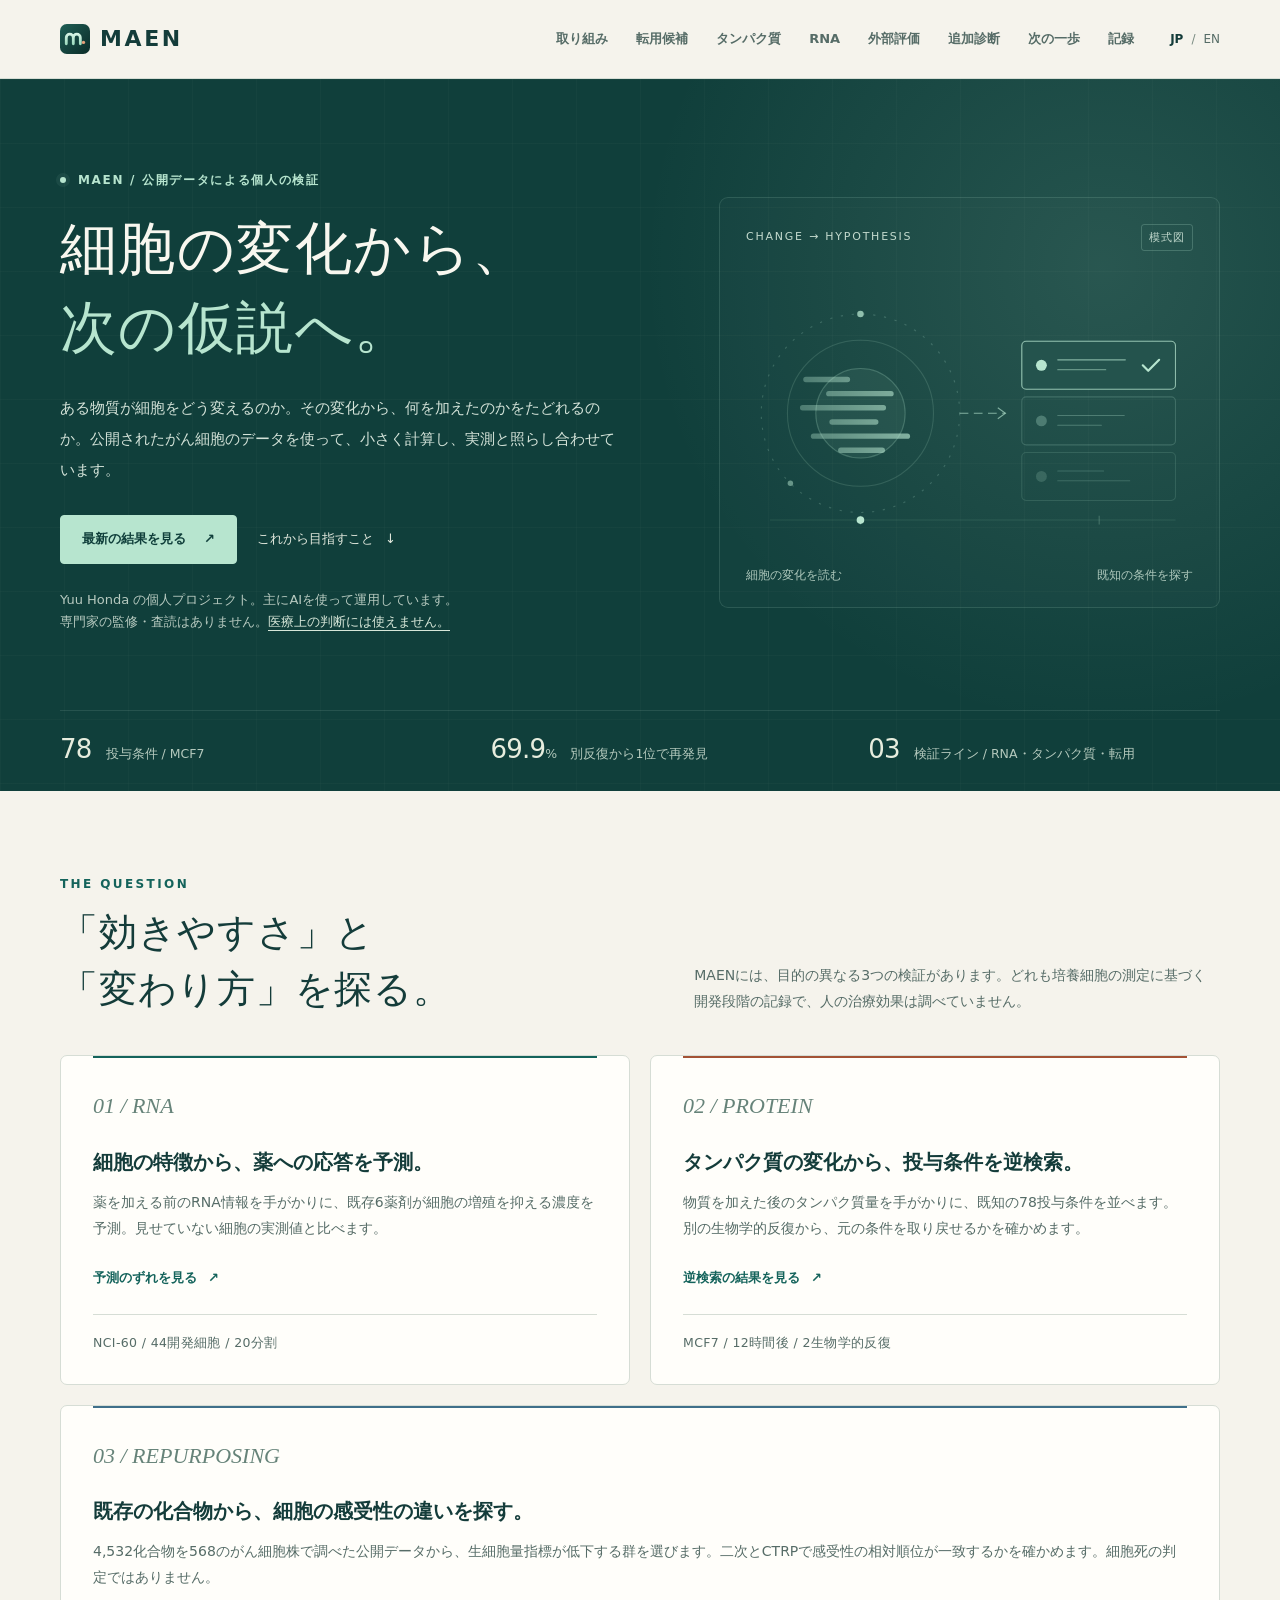
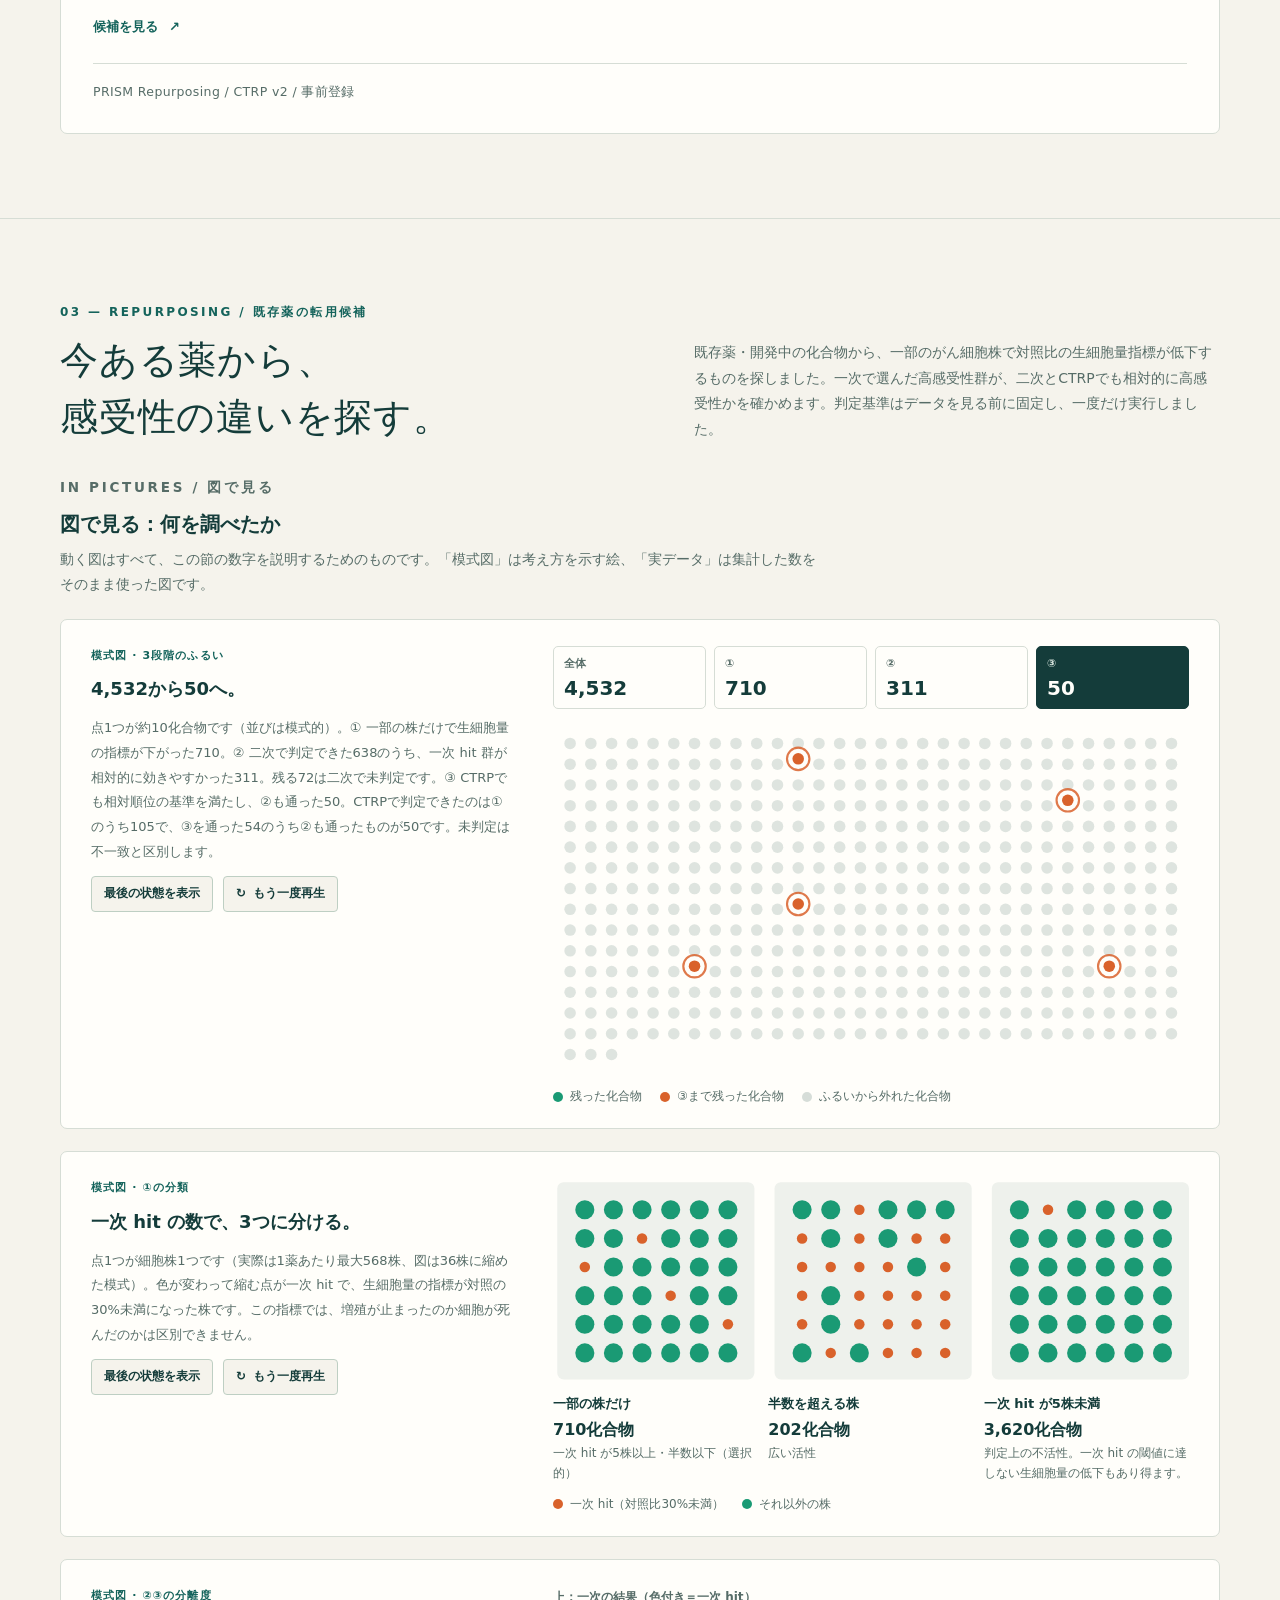
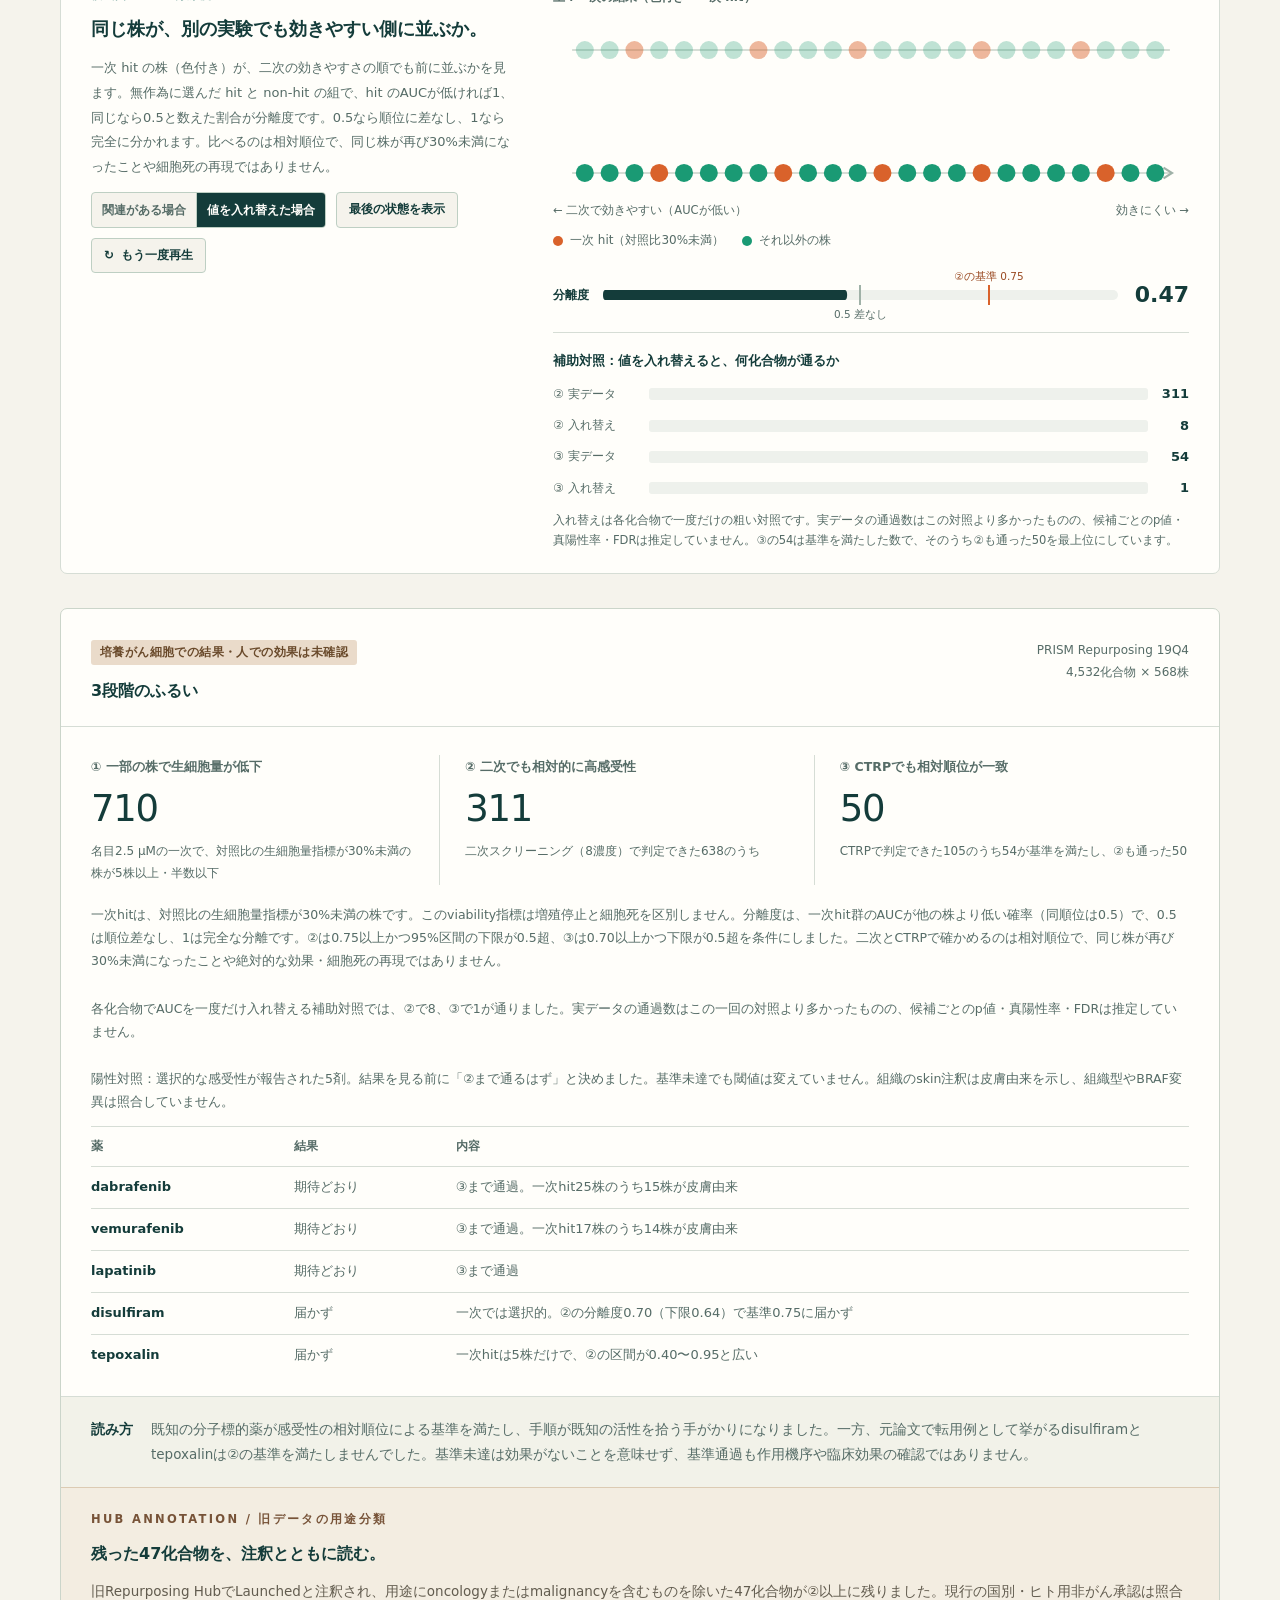
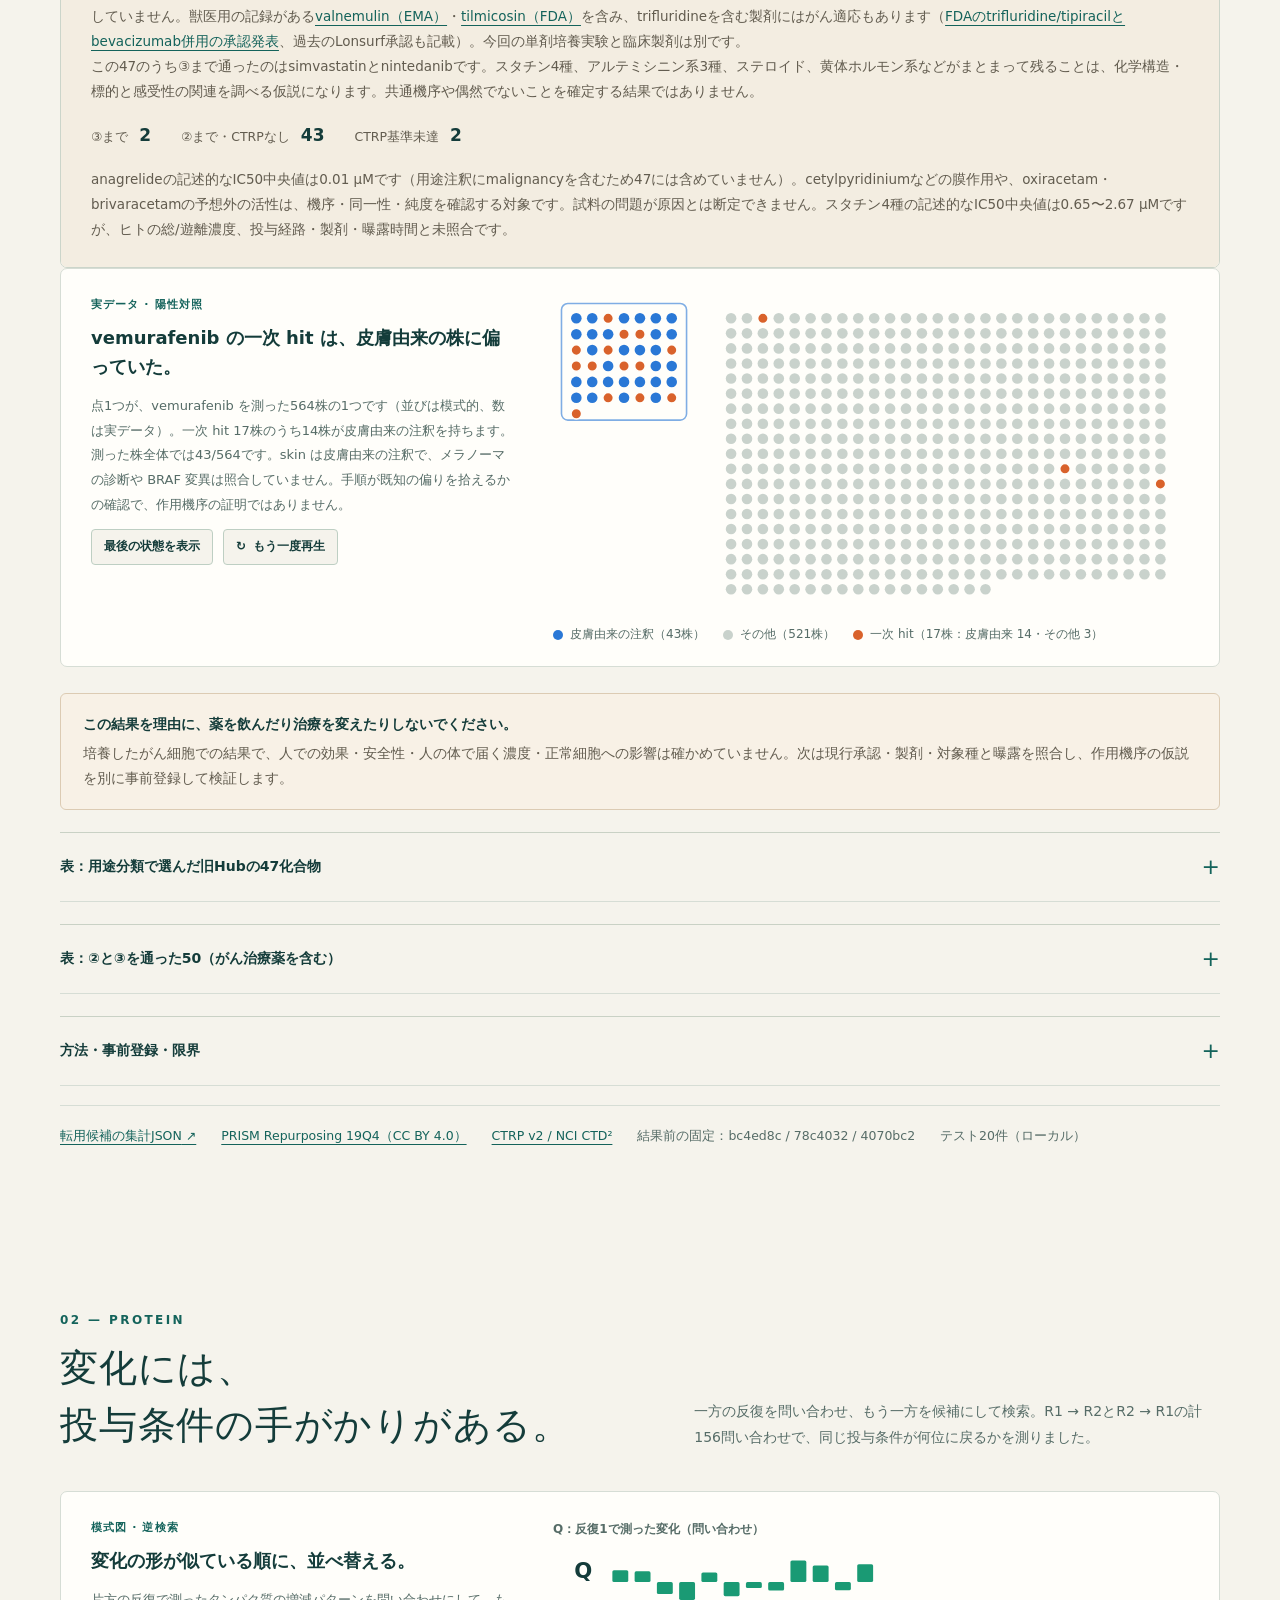
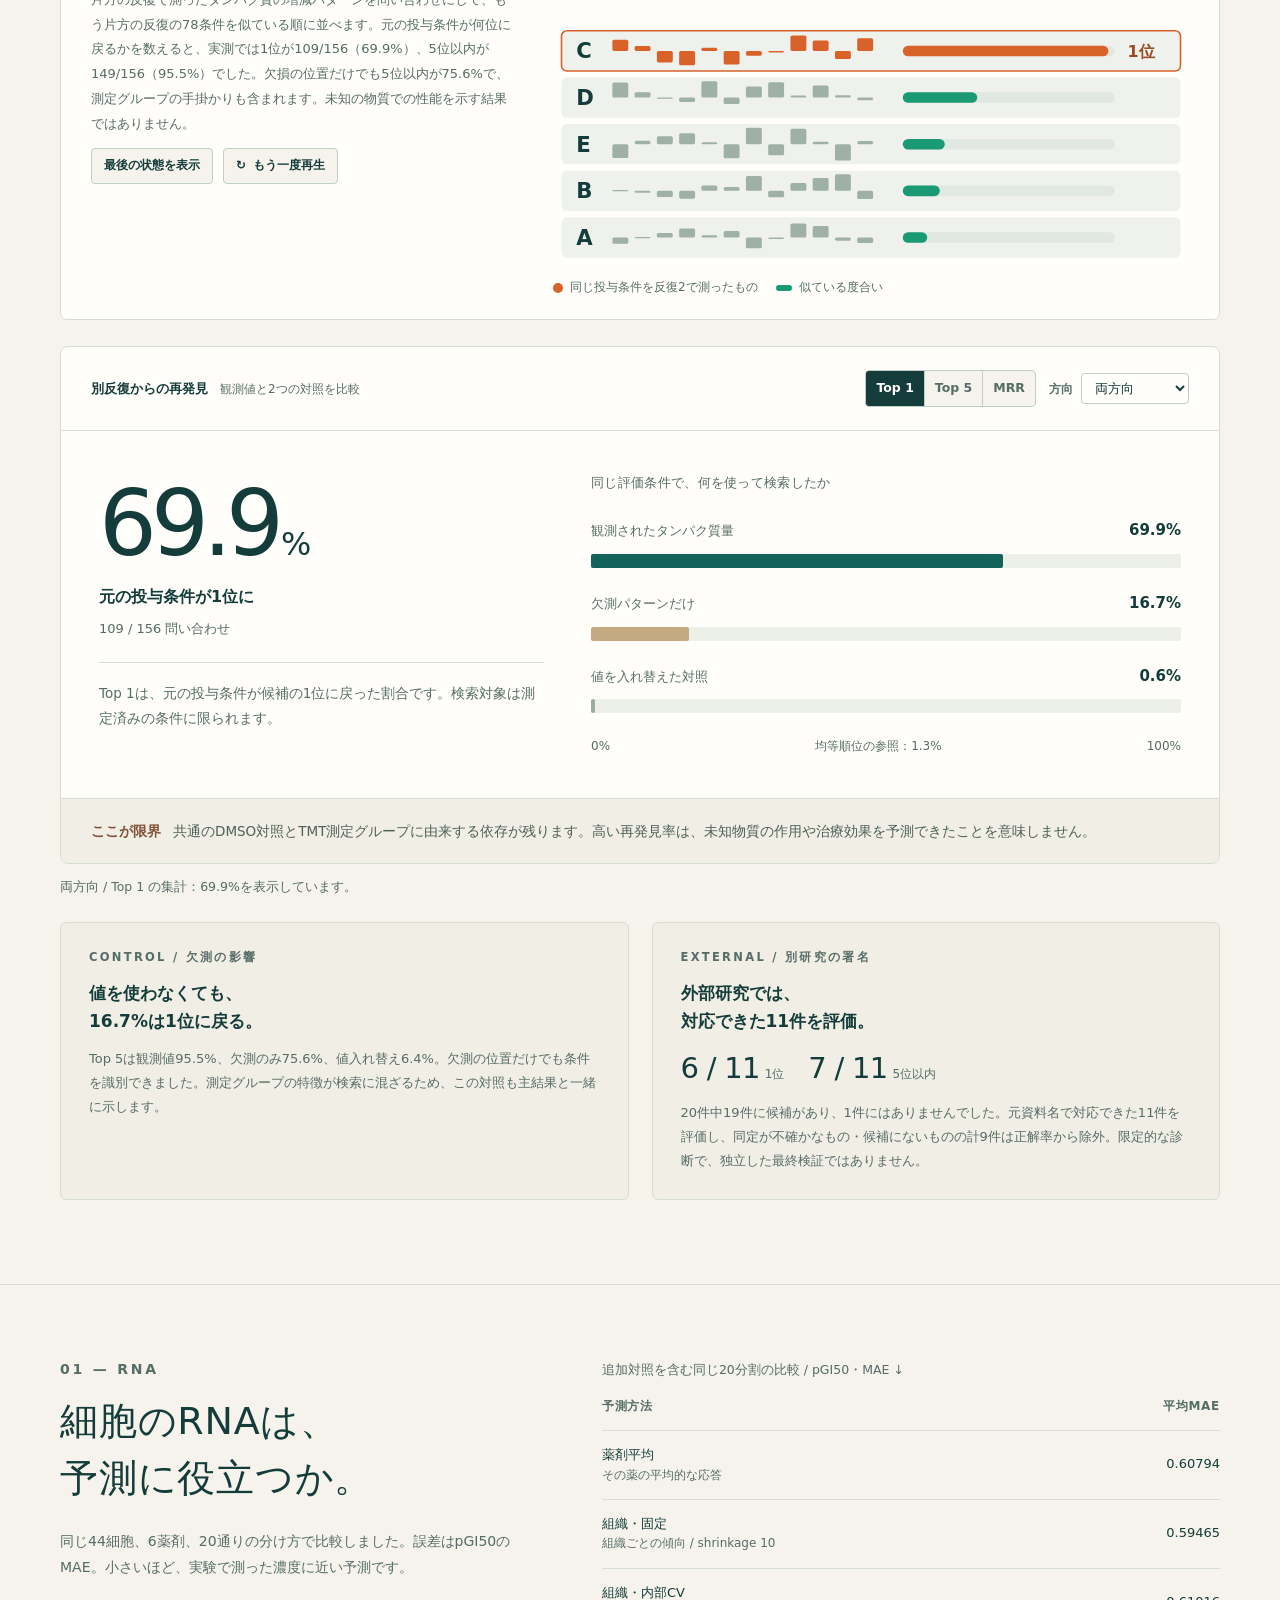
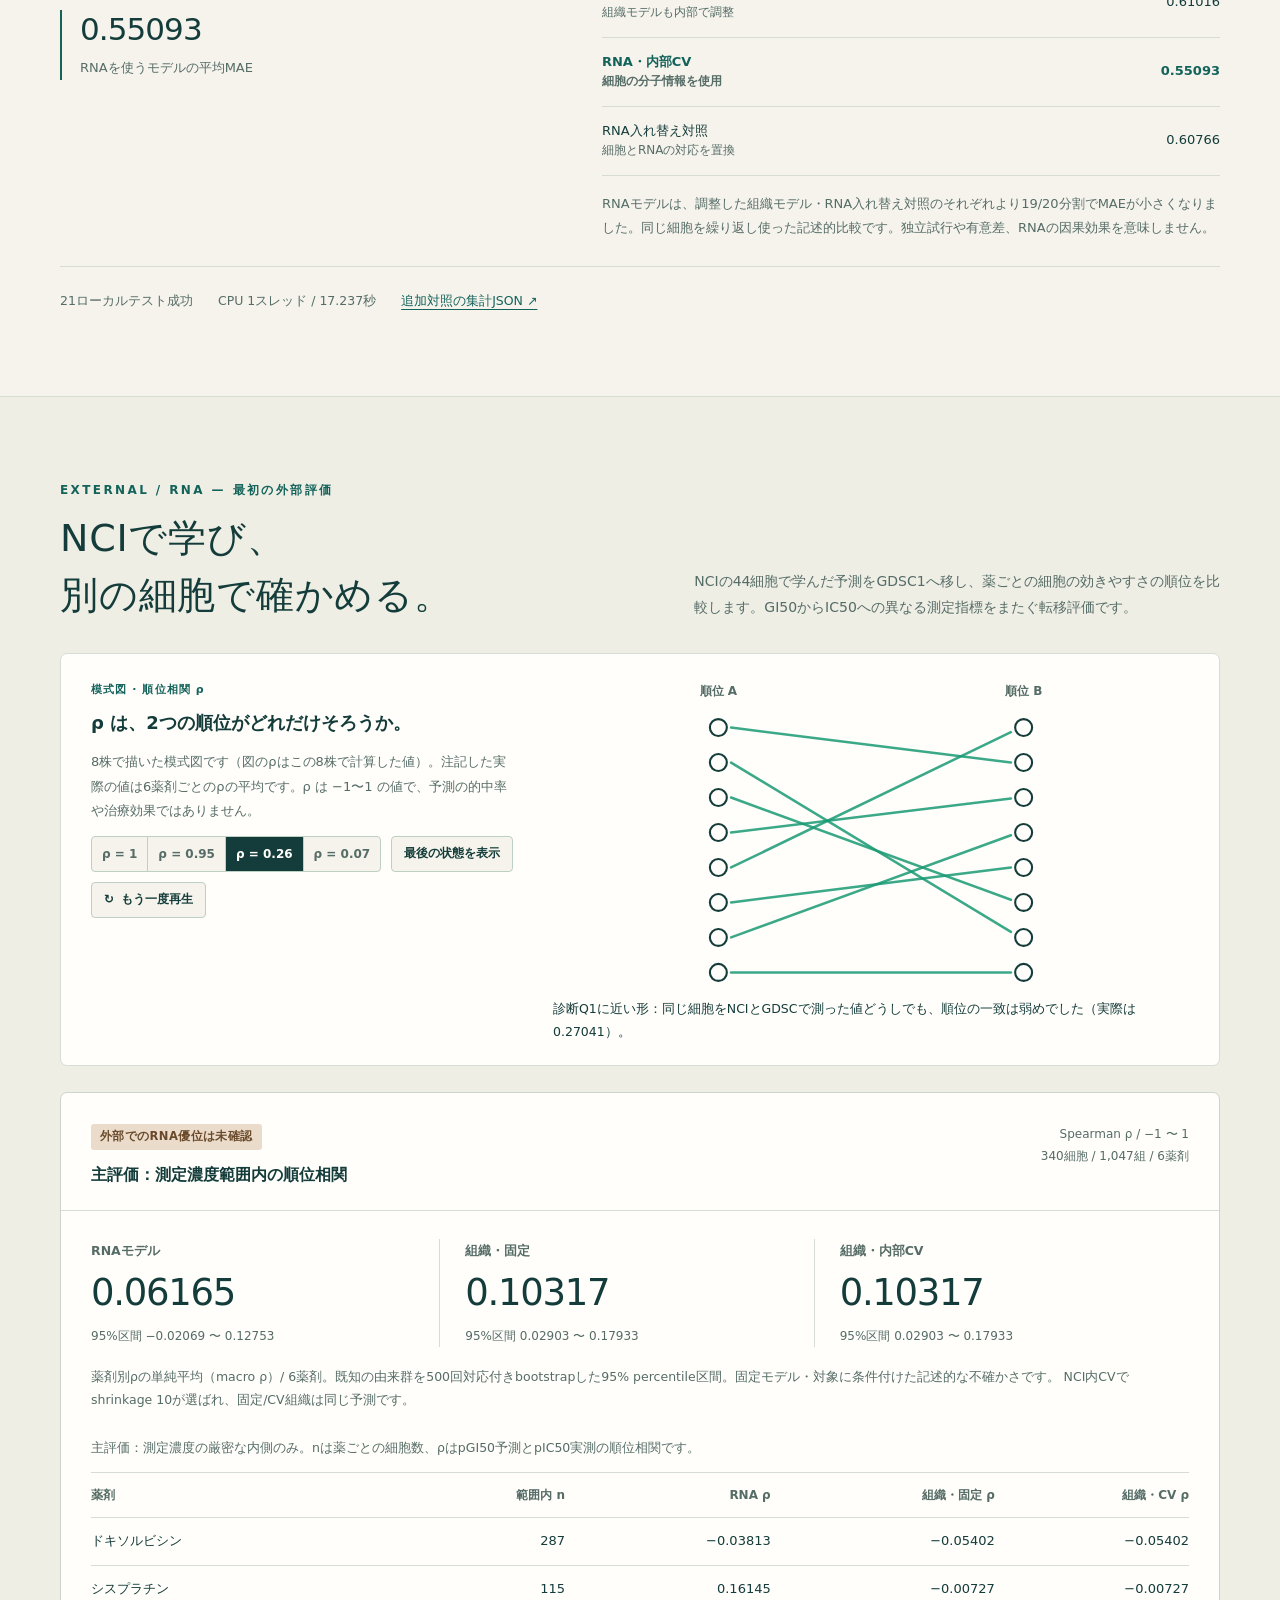
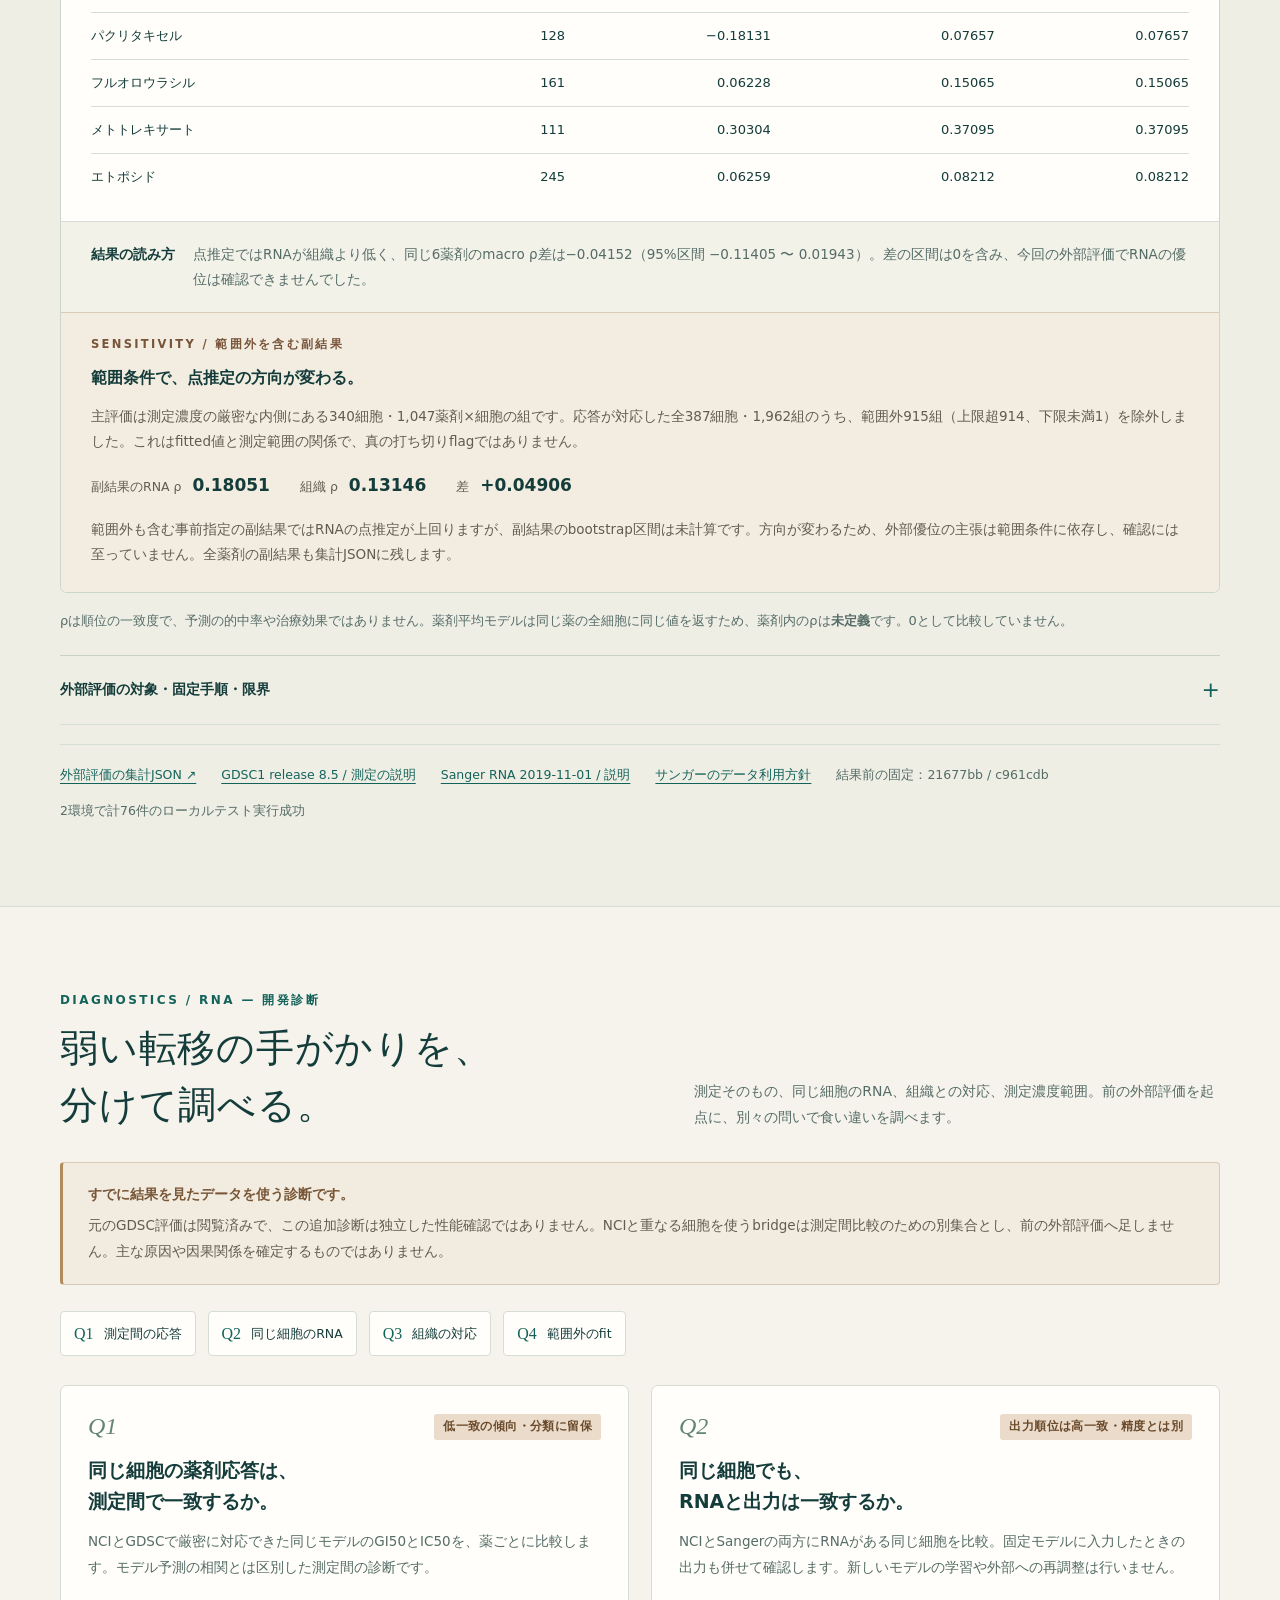
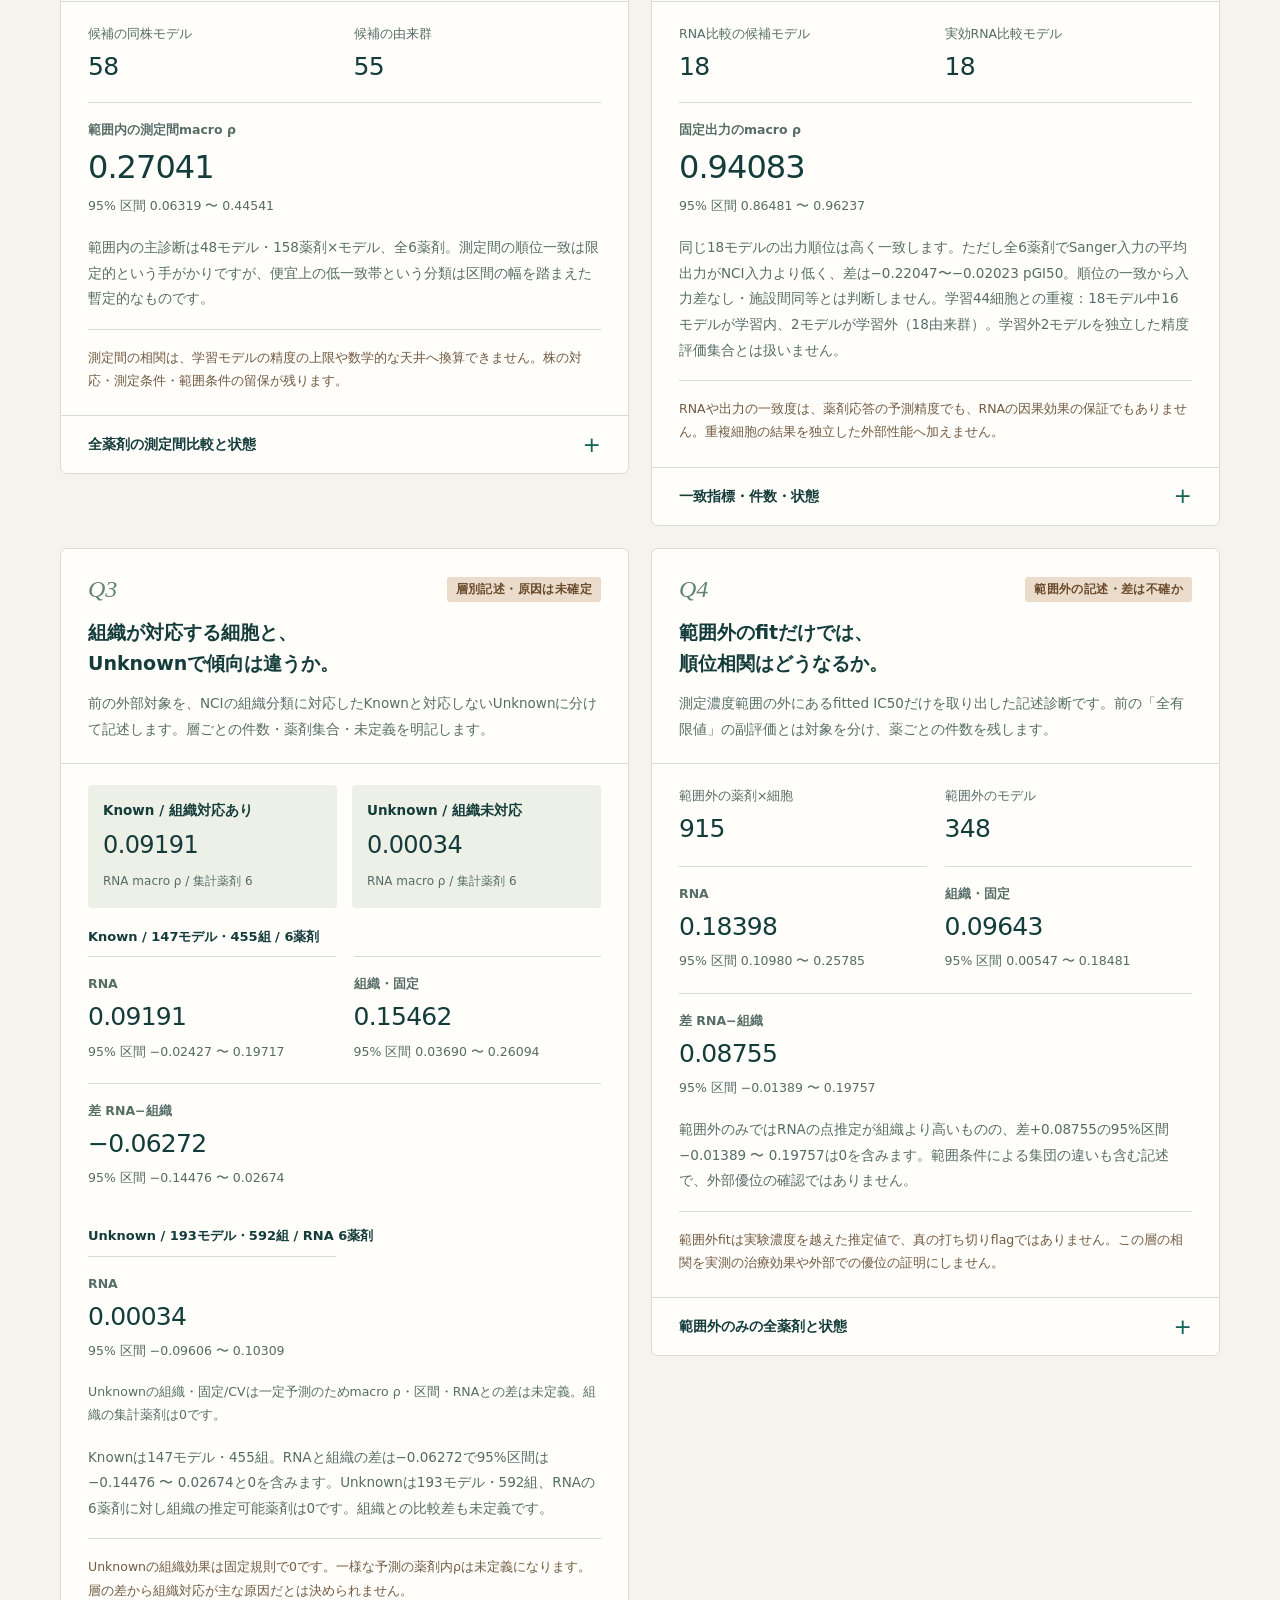
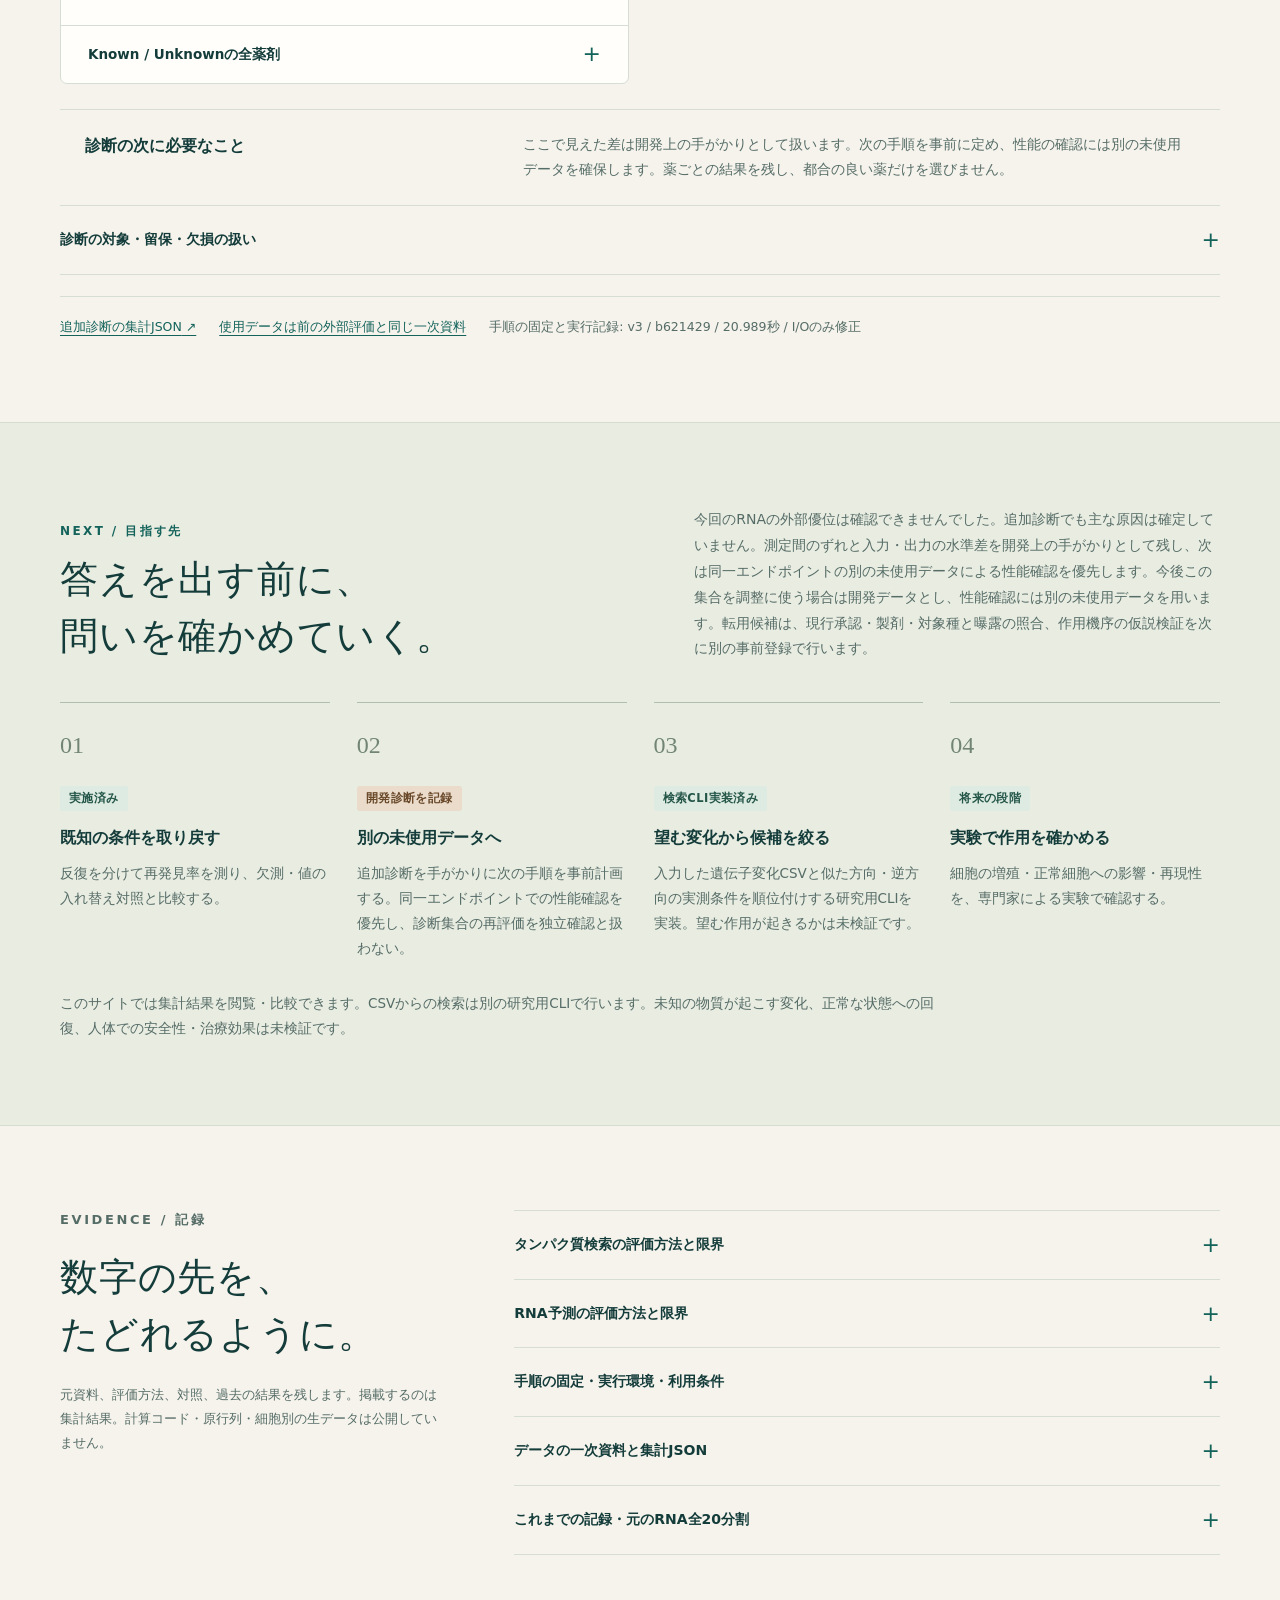
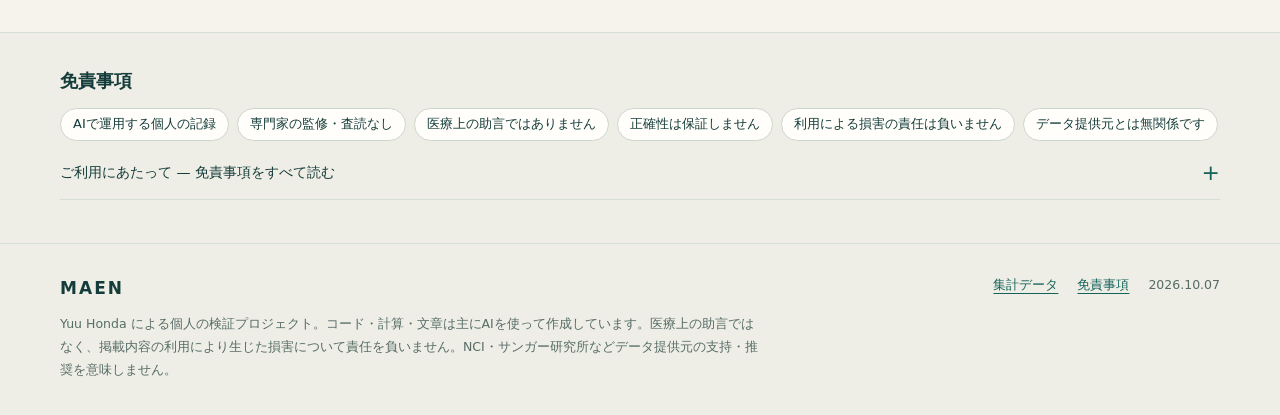
==== commit b215c23d: "Correct figure explanations and stabilize animation controls" ====
--- a/index.html
+++ b/index.html
@@ -90,7 +90,7 @@
   <section class="section repurposing-section" id="repurposing" aria-labelledby="repurposing-title">
     <div class="container">
       <div class="section-heading"><div><p class="eyebrow">03 — REPURPOSING / 既存薬の転用候補</p><h2 id="repurposing-title">今ある薬から、<br>感受性の違いを探す。</h2></div><p>既存薬・開発中の化合物から、一部のがん細胞株で対照比の生細胞量指標が低下するものを探しました。一次で選んだ高感受性群が、二次とCTRPでも相対的に高感受性かを確かめます。判定基準はデータを見る前に固定し、一度だけ実行しました。</p></div>
-      <div class="ex-story" aria-labelledby="ex-story-title-ja"><div class="ex-story-head"><p class="eyebrow">IN PICTURES / 図で見る</p><h3 id="ex-story-title-ja">図で見る：何を調べたか</h3><p>動く図はすべて、この節の数字を説明するためのものです。「模式図」は考え方を示す絵、「実データ」は集計した数をそのまま使った図です。</p></div><figure class="ex-fig ex-sieve" id="ex-sieve" data-ex="sieve" data-step="final"><div class="ex-head"><p class="ex-kicker">模式図 · 3段階のふるい</p><h3>4,532から50へ。</h3></div><div class="ex-visual"><ol class="ex-chips"><li data-chip="0"><span>全体</span><strong>4,532</strong></li><li data-chip="1"><span>①</span><strong>710</strong></li><li data-chip="2"><span>②</span><strong>311</strong></li><li data-chip="3"><span>③</span><strong>50</strong></li></ol><svg class="ex-svg" viewBox="0 0 595 331" role="img" aria-label="点の格子。4,532化合物を約10化合物ずつの点で表し、①で710、②で311、③で50に絞られる様子の模式図。"><circle class="ex-dot" cx="16.0" cy="16.0" r="5.4" style="--d:152"/><circle class="ex-dot" cx="35.4" cy="16.0" r="5.4" style="--d:137"/><circle class="ex-dot s1" cx="54.8" cy="16.0" r="5.4" style="--d:375"/><circle class="ex-dot" cx="74.2" cy="16.0" r="5.4" style="--d:69"/><circle class="ex-dot s1" cx="93.6" cy="16.0" r="5.4" style="--d:8"/><circle class="ex-dot" cx="113.0" cy="16.0" r="5.4" style="--d:125"/><circle class="ex-dot" cx="132.4" cy="16.0" r="5.4" style="--d:347"/><circle class="ex-dot" cx="151.8" cy="16.0" r="5.4" style="--d:284"/><circle class="ex-dot" cx="171.2" cy="16.0" r="5.4" style="--d:50"/><circle class="ex-dot" cx="190.6" cy="16.0" r="5.4" style="--d:136"/><circle class="ex-dot" cx="210.0" cy="16.0" r="5.4" style="--d:2"/><circle class="ex-dot" cx="229.4" cy="16.0" r="5.4" style="--d:239"/><circle class="ex-dot" cx="248.8" cy="16.0" r="5.4" style="--d:134"/><circle class="ex-dot" cx="268.2" cy="16.0" r="5.4" style="--d:376"/><circle class="ex-dot s1 s2" cx="287.6" cy="16.0" r="5.4" style="--d:262"/><circle class="ex-dot" cx="307.0" cy="16.0" r="5.4" style="--d:119"/><circle class="ex-dot" cx="326.4" cy="16.0" r="5.4" style="--d:308"/><circle class="ex-dot" cx="345.8" cy="16.0" r="5.4" style="--d:170"/><circle class="ex-dot" cx="365.2" cy="16.0" r="5.4" style="--d:61"/><circle class="ex-dot" cx="384.6" cy="16.0" r="5.4" style="--d:272"/><circle class="ex-dot" cx="404.0" cy="16.0" r="5.4" style="--d:147"/><circle class="ex-dot" cx="423.4" cy="16.0" r="5.4" style="--d:156"/><circle class="ex-dot" cx="442.8" cy="16.0" r="5.4" style="--d:306"/><circle class="ex-dot s1 s2" cx="462.2" cy="16.0" r="5.4" style="--d:20"/><circle class="ex-dot" cx="481.6" cy="16.0" r="5.4" style="--d:370"/><circle class="ex-dot" cx="501.0" cy="16.0" r="5.4" style="--d:144"/><circle class="ex-dot s1 s2" cx="520.4" cy="16.0" r="5.4" style="--d:31"/><circle class="ex-dot" cx="539.8" cy="16.0" r="5.4" style="--d:263"/><circle class="ex-dot" cx="559.2" cy="16.0" r="5.4" style="--d:32"/><circle class="ex-dot s1" cx="578.6" cy="16.0" r="5.4" style="--d:19"/><circle class="ex-dot s1 s2" cx="16.0" cy="35.4" r="5.4" style="--d:179"/><circle class="ex-dot" cx="35.4" cy="35.4" r="5.4" style="--d:51"/><circle class="ex-dot s1 s2" cx="54.8" cy="35.4" r="5.4" style="--d:6"/><circle class="ex-dot" cx="74.2" cy="35.4" r="5.4" style="--d:227"/><circle class="ex-dot s1" cx="93.6" cy="35.4" r="5.4" style="--d:32"/><circle class="ex-dot" cx="113.0" cy="35.4" r="5.4" style="--d:213"/><circle class="ex-dot" cx="132.4" cy="35.4" r="5.4" style="--d:245"/><circle class="ex-dot" cx="151.8" cy="35.4" r="5.4" style="--d:111"/><circle class="ex-dot" cx="171.2" cy="35.4" r="5.4" style="--d:389"/><circle class="ex-dot s1 s2" cx="190.6" cy="35.4" r="5.4" style="--d:189"/><circle class="ex-dot" cx="210.0" cy="35.4" r="5.4" style="--d:358"/><circle class="ex-dot s1 s2 s3" cx="229.4" cy="35.4" r="5.4" style="--d:74"/><circle class="ex-dot" cx="248.8" cy="35.4" r="5.4" style="--d:129"/><circle class="ex-dot s1 s2" cx="268.2" cy="35.4" r="5.4" style="--d:107"/><circle class="ex-dot s1" cx="287.6" cy="35.4" r="5.4" style="--d:75"/><circle class="ex-dot" cx="307.0" cy="35.4" r="5.4" style="--d:408"/><circle class="ex-dot" cx="326.4" cy="35.4" r="5.4" style="--d:411"/><circle class="ex-dot s1 s2" cx="345.8" cy="35.4" r="5.4" style="--d:211"/><circle class="ex-dot" cx="365.2" cy="35.4" r="5.4" style="--d:210"/><circle class="ex-dot" cx="384.6" cy="35.4" r="5.4" style="--d:79"/><circle class="ex-dot" cx="404.0" cy="35.4" r="5.4" style="--d:107"/><circle class="ex-dot" cx="423.4" cy="35.4" r="5.4" style="--d:157"/><circle class="ex-dot" cx="442.8" cy="35.4" r="5.4" style="--d:349"/><circle class="ex-dot" cx="462.2" cy="35.4" r="5.4" style="--d:378"/><circle class="ex-dot" cx="481.6" cy="35.4" r="5.4" style="--d:260"/><circle class="ex-dot" cx="501.0" cy="35.4" r="5.4" style="--d:379"/><circle class="ex-dot" cx="520.4" cy="35.4" r="5.4" style="--d:26"/><circle class="ex-dot" cx="539.8" cy="35.4" r="5.4" style="--d:358"/><circle class="ex-dot" cx="559.2" cy="35.4" r="5.4" style="--d:71"/><circle class="ex-dot" cx="578.6" cy="35.4" r="5.4" style="--d:346"/><circle class="ex-dot" cx="16.0" cy="54.8" r="5.4" style="--d:100"/><circle class="ex-dot s1" cx="35.4" cy="54.8" r="5.4" style="--d:323"/><circle class="ex-dot s1 s2" cx="54.8" cy="54.8" r="5.4" style="--d:383"/><circle class="ex-dot" cx="74.2" cy="54.8" r="5.4" style="--d:70"/><circle class="ex-dot" cx="93.6" cy="54.8" r="5.4" style="--d:326"/><circle class="ex-dot" cx="113.0" cy="54.8" r="5.4" style="--d:234"/><circle class="ex-dot s1" cx="132.4" cy="54.8" r="5.4" style="--d:184"/><circle class="ex-dot" cx="151.8" cy="54.8" r="5.4" style="--d:123"/><circle class="ex-dot" cx="171.2" cy="54.8" r="5.4" style="--d:155"/><circle class="ex-dot" cx="190.6" cy="54.8" r="5.4" style="--d:336"/><circle class="ex-dot" cx="210.0" cy="54.8" r="5.4" style="--d:339"/><circle class="ex-dot" cx="229.4" cy="54.8" r="5.4" style="--d:66"/><circle class="ex-dot" cx="248.8" cy="54.8" r="5.4" style="--d:23"/><circle class="ex-dot" cx="268.2" cy="54.8" r="5.4" style="--d:140"/><circle class="ex-dot" cx="287.6" cy="54.8" r="5.4" style="--d:328"/><circle class="ex-dot" cx="307.0" cy="54.8" r="5.4" style="--d:148"/><circle class="ex-dot" cx="326.4" cy="54.8" r="5.4" style="--d:90"/><circle class="ex-dot" cx="345.8" cy="54.8" r="5.4" style="--d:28"/><circle class="ex-dot s1" cx="365.2" cy="54.8" r="5.4" style="--d:34"/><circle class="ex-dot" cx="384.6" cy="54.8" r="5.4" style="--d:275"/><circle class="ex-dot" cx="404.0" cy="54.8" r="5.4" style="--d:231"/><circle class="ex-dot" cx="423.4" cy="54.8" r="5.4" style="--d:2"/><circle class="ex-dot" cx="442.8" cy="54.8" r="5.4" style="--d:121"/><circle class="ex-dot" cx="462.2" cy="54.8" r="5.4" style="--d:317"/><circle class="ex-dot" cx="481.6" cy="54.8" r="5.4" style="--d:402"/><circle class="ex-dot" cx="501.0" cy="54.8" r="5.4" style="--d:292"/><circle class="ex-dot" cx="520.4" cy="54.8" r="5.4" style="--d:382"/><circle class="ex-dot s1 s2" cx="539.8" cy="54.8" r="5.4" style="--d:93"/><circle class="ex-dot" cx="559.2" cy="54.8" r="5.4" style="--d:358"/><circle class="ex-dot" cx="578.6" cy="54.8" r="5.4" style="--d:136"/><circle class="ex-dot" cx="16.0" cy="74.2" r="5.4" style="--d:238"/><circle class="ex-dot" cx="35.4" cy="74.2" r="5.4" style="--d:239"/><circle class="ex-dot" cx="54.8" cy="74.2" r="5.4" style="--d:34"/><circle class="ex-dot" cx="74.2" cy="74.2" r="5.4" style="--d:97"/><circle class="ex-dot" cx="93.6" cy="74.2" r="5.4" style="--d:125"/><circle class="ex-dot" cx="113.0" cy="74.2" r="5.4" style="--d:85"/><circle class="ex-dot" cx="132.4" cy="74.2" r="5.4" style="--d:124"/><circle class="ex-dot" cx="151.8" cy="74.2" r="5.4" style="--d:236"/><circle class="ex-dot s1 s2" cx="171.2" cy="74.2" r="5.4" style="--d:311"/><circle class="ex-dot" cx="190.6" cy="74.2" r="5.4" style="--d:167"/><circle class="ex-dot" cx="210.0" cy="74.2" r="5.4" style="--d:333"/><circle class="ex-dot" cx="229.4" cy="74.2" r="5.4" style="--d:198"/><circle class="ex-dot s1 s2" cx="248.8" cy="74.2" r="5.4" style="--d:379"/><circle class="ex-dot" cx="268.2" cy="74.2" r="5.4" style="--d:137"/><circle class="ex-dot" cx="287.6" cy="74.2" r="5.4" style="--d:11"/><circle class="ex-dot" cx="307.0" cy="74.2" r="5.4" style="--d:243"/><circle class="ex-dot" cx="326.4" cy="74.2" r="5.4" style="--d:379"/><circle class="ex-dot" cx="345.8" cy="74.2" r="5.4" style="--d:387"/><circle class="ex-dot" cx="365.2" cy="74.2" r="5.4" style="--d:237"/><circle class="ex-dot s1" cx="384.6" cy="74.2" r="5.4" style="--d:21"/><circle class="ex-dot" cx="404.0" cy="74.2" r="5.4" style="--d:305"/><circle class="ex-dot s1 s2" cx="423.4" cy="74.2" r="5.4" style="--d:214"/><circle class="ex-dot" cx="442.8" cy="74.2" r="5.4" style="--d:366"/><circle class="ex-dot" cx="462.2" cy="74.2" r="5.4" style="--d:377"/><circle class="ex-dot s1 s2 s3" cx="481.6" cy="74.2" r="5.4" style="--d:300"/><circle class="ex-dot" cx="501.0" cy="74.2" r="5.4" style="--d:368"/><circle class="ex-dot" cx="520.4" cy="74.2" r="5.4" style="--d:344"/><circle class="ex-dot" cx="539.8" cy="74.2" r="5.4" style="--d:373"/><circle class="ex-dot" cx="559.2" cy="74.2" r="5.4" style="--d:357"/><circle class="ex-dot" cx="578.6" cy="74.2" r="5.4" style="--d:243"/><circle class="ex-dot" cx="16.0" cy="93.6" r="5.4" style="--d:311"/><circle class="ex-dot s1 s2" cx="35.4" cy="93.6" r="5.4" style="--d:97"/><circle class="ex-dot s1" cx="54.8" cy="93.6" r="5.4" style="--d:250"/><circle class="ex-dot" cx="74.2" cy="93.6" r="5.4" style="--d:395"/><circle class="ex-dot" cx="93.6" cy="93.6" r="5.4" style="--d:236"/><circle class="ex-dot" cx="113.0" cy="93.6" r="5.4" style="--d:320"/><circle class="ex-dot" cx="132.4" cy="93.6" r="5.4" style="--d:107"/><circle class="ex-dot" cx="151.8" cy="93.6" r="5.4" style="--d:171"/><circle class="ex-dot s1" cx="171.2" cy="93.6" r="5.4" style="--d:407"/><circle class="ex-dot" cx="190.6" cy="93.6" r="5.4" style="--d:130"/><circle class="ex-dot" cx="210.0" cy="93.6" r="5.4" style="--d:336"/><circle class="ex-dot" cx="229.4" cy="93.6" r="5.4" style="--d:364"/><circle class="ex-dot" cx="248.8" cy="93.6" r="5.4" style="--d:73"/><circle class="ex-dot" cx="268.2" cy="93.6" r="5.4" style="--d:333"/><circle class="ex-dot" cx="287.6" cy="93.6" r="5.4" style="--d:309"/><circle class="ex-dot" cx="307.0" cy="93.6" r="5.4" style="--d:123"/><circle class="ex-dot" cx="326.4" cy="93.6" r="5.4" style="--d:68"/><circle class="ex-dot" cx="345.8" cy="93.6" r="5.4" style="--d:368"/><circle class="ex-dot" cx="365.2" cy="93.6" r="5.4" style="--d:81"/><circle class="ex-dot s1 s2" cx="384.6" cy="93.6" r="5.4" style="--d:203"/><circle class="ex-dot" cx="404.0" cy="93.6" r="5.4" style="--d:172"/><circle class="ex-dot" cx="423.4" cy="93.6" r="5.4" style="--d:407"/><circle class="ex-dot" cx="442.8" cy="93.6" r="5.4" style="--d:156"/><circle class="ex-dot s1" cx="462.2" cy="93.6" r="5.4" style="--d:69"/><circle class="ex-dot" cx="481.6" cy="93.6" r="5.4" style="--d:414"/><circle class="ex-dot" cx="501.0" cy="93.6" r="5.4" style="--d:43"/><circle class="ex-dot s1" cx="520.4" cy="93.6" r="5.4" style="--d:145"/><circle class="ex-dot" cx="539.8" cy="93.6" r="5.4" style="--d:234"/><circle class="ex-dot s1" cx="559.2" cy="93.6" r="5.4" style="--d:44"/><circle class="ex-dot s1" cx="578.6" cy="93.6" r="5.4" style="--d:411"/><circle class="ex-dot s1" cx="16.0" cy="113.0" r="5.4" style="--d:111"/><circle class="ex-dot" cx="35.4" cy="113.0" r="5.4" style="--d:135"/><circle class="ex-dot" cx="54.8" cy="113.0" r="5.4" style="--d:96"/><circle class="ex-dot" cx="74.2" cy="113.0" r="5.4" style="--d:282"/><circle class="ex-dot" cx="93.6" cy="113.0" r="5.4" style="--d:56"/><circle class="ex-dot" cx="113.0" cy="113.0" r="5.4" style="--d:298"/><circle class="ex-dot" cx="132.4" cy="113.0" r="5.4" style="--d:89"/><circle class="ex-dot" cx="151.8" cy="113.0" r="5.4" style="--d:346"/><circle class="ex-dot s1" cx="171.2" cy="113.0" r="5.4" style="--d:225"/><circle class="ex-dot" cx="190.6" cy="113.0" r="5.4" style="--d:227"/><circle class="ex-dot" cx="210.0" cy="113.0" r="5.4" style="--d:142"/><circle class="ex-dot" cx="229.4" cy="113.0" r="5.4" style="--d:143"/><circle class="ex-dot s1" cx="248.8" cy="113.0" r="5.4" style="--d:110"/><circle class="ex-dot" cx="268.2" cy="113.0" r="5.4" style="--d:210"/><circle class="ex-dot" cx="287.6" cy="113.0" r="5.4" style="--d:89"/><circle class="ex-dot" cx="307.0" cy="113.0" r="5.4" style="--d:134"/><circle class="ex-dot" cx="326.4" cy="113.0" r="5.4" style="--d:195"/><circle class="ex-dot" cx="345.8" cy="113.0" r="5.4" style="--d:5"/><circle class="ex-dot s1" cx="365.2" cy="113.0" r="5.4" style="--d:58"/><circle class="ex-dot" cx="384.6" cy="113.0" r="5.4" style="--d:83"/><circle class="ex-dot" cx="404.0" cy="113.0" r="5.4" style="--d:204"/><circle class="ex-dot" cx="423.4" cy="113.0" r="5.4" style="--d:213"/><circle class="ex-dot" cx="442.8" cy="113.0" r="5.4" style="--d:230"/><circle class="ex-dot" cx="462.2" cy="113.0" r="5.4" style="--d:303"/><circle class="ex-dot" cx="481.6" cy="113.0" r="5.4" style="--d:354"/><circle class="ex-dot" cx="501.0" cy="113.0" r="5.4" style="--d:353"/><circle class="ex-dot" cx="520.4" cy="113.0" r="5.4" style="--d:234"/><circle class="ex-dot" cx="539.8" cy="113.0" r="5.4" style="--d:411"/><circle class="ex-dot" cx="559.2" cy="113.0" r="5.4" style="--d:351"/><circle class="ex-dot s1 s2" cx="578.6" cy="113.0" r="5.4" style="--d:181"/><circle class="ex-dot s1" cx="16.0" cy="132.4" r="5.4" style="--d:38"/><circle class="ex-dot" cx="35.4" cy="132.4" r="5.4" style="--d:383"/><circle class="ex-dot" cx="54.8" cy="132.4" r="5.4" style="--d:134"/><circle class="ex-dot" cx="74.2" cy="132.4" r="5.4" style="--d:152"/><circle class="ex-dot" cx="93.6" cy="132.4" r="5.4" style="--d:207"/><circle class="ex-dot" cx="113.0" cy="132.4" r="5.4" style="--d:407"/><circle class="ex-dot s1" cx="132.4" cy="132.4" r="5.4" style="--d:327"/><circle class="ex-dot" cx="151.8" cy="132.4" r="5.4" style="--d:163"/><circle class="ex-dot" cx="171.2" cy="132.4" r="5.4" style="--d:307"/><circle class="ex-dot" cx="190.6" cy="132.4" r="5.4" style="--d:350"/><circle class="ex-dot" cx="210.0" cy="132.4" r="5.4" style="--d:272"/><circle class="ex-dot" cx="229.4" cy="132.4" r="5.4" style="--d:273"/><circle class="ex-dot" cx="248.8" cy="132.4" r="5.4" style="--d:137"/><circle class="ex-dot" cx="268.2" cy="132.4" r="5.4" style="--d:357"/><circle class="ex-dot" cx="287.6" cy="132.4" r="5.4" style="--d:285"/><circle class="ex-dot" cx="307.0" cy="132.4" r="5.4" style="--d:328"/><circle class="ex-dot" cx="326.4" cy="132.4" r="5.4" style="--d:375"/><circle class="ex-dot" cx="345.8" cy="132.4" r="5.4" style="--d:168"/><circle class="ex-dot" cx="365.2" cy="132.4" r="5.4" style="--d:163"/><circle class="ex-dot" cx="384.6" cy="132.4" r="5.4" style="--d:255"/><circle class="ex-dot" cx="404.0" cy="132.4" r="5.4" style="--d:374"/><circle class="ex-dot" cx="423.4" cy="132.4" r="5.4" style="--d:316"/><circle class="ex-dot" cx="442.8" cy="132.4" r="5.4" style="--d:320"/><circle class="ex-dot" cx="462.2" cy="132.4" r="5.4" style="--d:290"/><circle class="ex-dot s1" cx="481.6" cy="132.4" r="5.4" style="--d:214"/><circle class="ex-dot" cx="501.0" cy="132.4" r="5.4" style="--d:201"/><circle class="ex-dot" cx="520.4" cy="132.4" r="5.4" style="--d:63"/><circle class="ex-dot s1" cx="539.8" cy="132.4" r="5.4" style="--d:160"/><circle class="ex-dot" cx="559.2" cy="132.4" r="5.4" style="--d:216"/><circle class="ex-dot s1" cx="578.6" cy="132.4" r="5.4" style="--d:216"/><circle class="ex-dot" cx="16.0" cy="151.8" r="5.4" style="--d:164"/><circle class="ex-dot" cx="35.4" cy="151.8" r="5.4" style="--d:222"/><circle class="ex-dot" cx="54.8" cy="151.8" r="5.4" style="--d:263"/><circle class="ex-dot" cx="74.2" cy="151.8" r="5.4" style="--d:22"/><circle class="ex-dot" cx="93.6" cy="151.8" r="5.4" style="--d:280"/><circle class="ex-dot" cx="113.0" cy="151.8" r="5.4" style="--d:23"/><circle class="ex-dot" cx="132.4" cy="151.8" r="5.4" style="--d:106"/><circle class="ex-dot" cx="151.8" cy="151.8" r="5.4" style="--d:371"/><circle class="ex-dot" cx="171.2" cy="151.8" r="5.4" style="--d:138"/><circle class="ex-dot" cx="190.6" cy="151.8" r="5.4" style="--d:177"/><circle class="ex-dot" cx="210.0" cy="151.8" r="5.4" style="--d:153"/><circle class="ex-dot" cx="229.4" cy="151.8" r="5.4" style="--d:142"/><circle class="ex-dot" cx="248.8" cy="151.8" r="5.4" style="--d:326"/><circle class="ex-dot" cx="268.2" cy="151.8" r="5.4" style="--d:109"/><circle class="ex-dot s1 s2" cx="287.6" cy="151.8" r="5.4" style="--d:371"/><circle class="ex-dot" cx="307.0" cy="151.8" r="5.4" style="--d:266"/><circle class="ex-dot" cx="326.4" cy="151.8" r="5.4" style="--d:316"/><circle class="ex-dot" cx="345.8" cy="151.8" r="5.4" style="--d:6"/><circle class="ex-dot" cx="365.2" cy="151.8" r="5.4" style="--d:98"/><circle class="ex-dot" cx="384.6" cy="151.8" r="5.4" style="--d:81"/><circle class="ex-dot s1" cx="404.0" cy="151.8" r="5.4" style="--d:403"/><circle class="ex-dot" cx="423.4" cy="151.8" r="5.4" style="--d:391"/><circle class="ex-dot" cx="442.8" cy="151.8" r="5.4" style="--d:207"/><circle class="ex-dot" cx="462.2" cy="151.8" r="5.4" style="--d:83"/><circle class="ex-dot" cx="481.6" cy="151.8" r="5.4" style="--d:9"/><circle class="ex-dot" cx="501.0" cy="151.8" r="5.4" style="--d:252"/><circle class="ex-dot s1 s2" cx="520.4" cy="151.8" r="5.4" style="--d:77"/><circle class="ex-dot s1" cx="539.8" cy="151.8" r="5.4" style="--d:105"/><circle class="ex-dot" cx="559.2" cy="151.8" r="5.4" style="--d:94"/><circle class="ex-dot s1" cx="578.6" cy="151.8" r="5.4" style="--d:58"/><circle class="ex-dot" cx="16.0" cy="171.2" r="5.4" style="--d:192"/><circle class="ex-dot" cx="35.4" cy="171.2" r="5.4" style="--d:305"/><circle class="ex-dot" cx="54.8" cy="171.2" r="5.4" style="--d:236"/><circle class="ex-dot" cx="74.2" cy="171.2" r="5.4" style="--d:371"/><circle class="ex-dot" cx="93.6" cy="171.2" r="5.4" style="--d:166"/><circle class="ex-dot" cx="113.0" cy="171.2" r="5.4" style="--d:55"/><circle class="ex-dot" cx="132.4" cy="171.2" r="5.4" style="--d:406"/><circle class="ex-dot" cx="151.8" cy="171.2" r="5.4" style="--d:22"/><circle class="ex-dot" cx="171.2" cy="171.2" r="5.4" style="--d:49"/><circle class="ex-dot" cx="190.6" cy="171.2" r="5.4" style="--d:313"/><circle class="ex-dot" cx="210.0" cy="171.2" r="5.4" style="--d:309"/><circle class="ex-dot s1 s2 s3" cx="229.4" cy="171.2" r="5.4" style="--d:199"/><circle class="ex-dot s1 s2" cx="248.8" cy="171.2" r="5.4" style="--d:211"/><circle class="ex-dot" cx="268.2" cy="171.2" r="5.4" style="--d:246"/><circle class="ex-dot" cx="287.6" cy="171.2" r="5.4" style="--d:5"/><circle class="ex-dot" cx="307.0" cy="171.2" r="5.4" style="--d:34"/><circle class="ex-dot" cx="326.4" cy="171.2" r="5.4" style="--d:165"/><circle class="ex-dot" cx="345.8" cy="171.2" r="5.4" style="--d:3"/><circle class="ex-dot" cx="365.2" cy="171.2" r="5.4" style="--d:90"/><circle class="ex-dot" cx="384.6" cy="171.2" r="5.4" style="--d:405"/><circle class="ex-dot" cx="404.0" cy="171.2" r="5.4" style="--d:77"/><circle class="ex-dot" cx="423.4" cy="171.2" r="5.4" style="--d:32"/><circle class="ex-dot" cx="442.8" cy="171.2" r="5.4" style="--d:130"/><circle class="ex-dot" cx="462.2" cy="171.2" r="5.4" style="--d:222"/><circle class="ex-dot" cx="481.6" cy="171.2" r="5.4" style="--d:227"/><circle class="ex-dot" cx="501.0" cy="171.2" r="5.4" style="--d:23"/><circle class="ex-dot" cx="520.4" cy="171.2" r="5.4" style="--d:206"/><circle class="ex-dot" cx="539.8" cy="171.2" r="5.4" style="--d:314"/><circle class="ex-dot" cx="559.2" cy="171.2" r="5.4" style="--d:78"/><circle class="ex-dot" cx="578.6" cy="171.2" r="5.4" style="--d:30"/><circle class="ex-dot s1" cx="16.0" cy="190.6" r="5.4" style="--d:371"/><circle class="ex-dot" cx="35.4" cy="190.6" r="5.4" style="--d:192"/><circle class="ex-dot" cx="54.8" cy="190.6" r="5.4" style="--d:225"/><circle class="ex-dot" cx="74.2" cy="190.6" r="5.4" style="--d:94"/><circle class="ex-dot" cx="93.6" cy="190.6" r="5.4" style="--d:145"/><circle class="ex-dot" cx="113.0" cy="190.6" r="5.4" style="--d:402"/><circle class="ex-dot" cx="132.4" cy="190.6" r="5.4" style="--d:183"/><circle class="ex-dot" cx="151.8" cy="190.6" r="5.4" style="--d:37"/><circle class="ex-dot" cx="171.2" cy="190.6" r="5.4" style="--d:150"/><circle class="ex-dot" cx="190.6" cy="190.6" r="5.4" style="--d:26"/><circle class="ex-dot" cx="210.0" cy="190.6" r="5.4" style="--d:371"/><circle class="ex-dot" cx="229.4" cy="190.6" r="5.4" style="--d:259"/><circle class="ex-dot" cx="248.8" cy="190.6" r="5.4" style="--d:26"/><circle class="ex-dot s1" cx="268.2" cy="190.6" r="5.4" style="--d:394"/><circle class="ex-dot" cx="287.6" cy="190.6" r="5.4" style="--d:100"/><circle class="ex-dot" cx="307.0" cy="190.6" r="5.4" style="--d:261"/><circle class="ex-dot" cx="326.4" cy="190.6" r="5.4" style="--d:258"/><circle class="ex-dot" cx="345.8" cy="190.6" r="5.4" style="--d:296"/><circle class="ex-dot" cx="365.2" cy="190.6" r="5.4" style="--d:206"/><circle class="ex-dot" cx="384.6" cy="190.6" r="5.4" style="--d:406"/><circle class="ex-dot s1 s2" cx="404.0" cy="190.6" r="5.4" style="--d:277"/><circle class="ex-dot" cx="423.4" cy="190.6" r="5.4" style="--d:327"/><circle class="ex-dot" cx="442.8" cy="190.6" r="5.4" style="--d:216"/><circle class="ex-dot" cx="462.2" cy="190.6" r="5.4" style="--d:24"/><circle class="ex-dot" cx="481.6" cy="190.6" r="5.4" style="--d:293"/><circle class="ex-dot" cx="501.0" cy="190.6" r="5.4" style="--d:308"/><circle class="ex-dot s1" cx="520.4" cy="190.6" r="5.4" style="--d:234"/><circle class="ex-dot" cx="539.8" cy="190.6" r="5.4" style="--d:294"/><circle class="ex-dot" cx="559.2" cy="190.6" r="5.4" style="--d:331"/><circle class="ex-dot" cx="578.6" cy="190.6" r="5.4" style="--d:131"/><circle class="ex-dot" cx="16.0" cy="210.0" r="5.4" style="--d:50"/><circle class="ex-dot" cx="35.4" cy="210.0" r="5.4" style="--d:117"/><circle class="ex-dot" cx="54.8" cy="210.0" r="5.4" style="--d:323"/><circle class="ex-dot" cx="74.2" cy="210.0" r="5.4" style="--d:200"/><circle class="ex-dot" cx="93.6" cy="210.0" r="5.4" style="--d:45"/><circle class="ex-dot" cx="113.0" cy="210.0" r="5.4" style="--d:248"/><circle class="ex-dot" cx="132.4" cy="210.0" r="5.4" style="--d:340"/><circle class="ex-dot" cx="151.8" cy="210.0" r="5.4" style="--d:30"/><circle class="ex-dot" cx="171.2" cy="210.0" r="5.4" style="--d:337"/><circle class="ex-dot" cx="190.6" cy="210.0" r="5.4" style="--d:377"/><circle class="ex-dot" cx="210.0" cy="210.0" r="5.4" style="--d:132"/><circle class="ex-dot s1" cx="229.4" cy="210.0" r="5.4" style="--d:295"/><circle class="ex-dot" cx="248.8" cy="210.0" r="5.4" style="--d:113"/><circle class="ex-dot" cx="268.2" cy="210.0" r="5.4" style="--d:111"/><circle class="ex-dot" cx="287.6" cy="210.0" r="5.4" style="--d:20"/><circle class="ex-dot" cx="307.0" cy="210.0" r="5.4" style="--d:10"/><circle class="ex-dot" cx="326.4" cy="210.0" r="5.4" style="--d:415"/><circle class="ex-dot" cx="345.8" cy="210.0" r="5.4" style="--d:382"/><circle class="ex-dot" cx="365.2" cy="210.0" r="5.4" style="--d:90"/><circle class="ex-dot" cx="384.6" cy="210.0" r="5.4" style="--d:391"/><circle class="ex-dot" cx="404.0" cy="210.0" r="5.4" style="--d:170"/><circle class="ex-dot" cx="423.4" cy="210.0" r="5.4" style="--d:385"/><circle class="ex-dot" cx="442.8" cy="210.0" r="5.4" style="--d:362"/><circle class="ex-dot" cx="462.2" cy="210.0" r="5.4" style="--d:239"/><circle class="ex-dot" cx="481.6" cy="210.0" r="5.4" style="--d:310"/><circle class="ex-dot" cx="501.0" cy="210.0" r="5.4" style="--d:40"/><circle class="ex-dot" cx="520.4" cy="210.0" r="5.4" style="--d:83"/><circle class="ex-dot" cx="539.8" cy="210.0" r="5.4" style="--d:166"/><circle class="ex-dot" cx="559.2" cy="210.0" r="5.4" style="--d:179"/><circle class="ex-dot" cx="578.6" cy="210.0" r="5.4" style="--d:333"/><circle class="ex-dot" cx="16.0" cy="229.4" r="5.4" style="--d:179"/><circle class="ex-dot" cx="35.4" cy="229.4" r="5.4" style="--d:298"/><circle class="ex-dot" cx="54.8" cy="229.4" r="5.4" style="--d:241"/><circle class="ex-dot" cx="74.2" cy="229.4" r="5.4" style="--d:282"/><circle class="ex-dot" cx="93.6" cy="229.4" r="5.4" style="--d:118"/><circle class="ex-dot" cx="113.0" cy="229.4" r="5.4" style="--d:280"/><circle class="ex-dot s1 s2 s3" cx="132.4" cy="229.4" r="5.4" style="--d:318"/><circle class="ex-dot" cx="151.8" cy="229.4" r="5.4" style="--d:389"/><circle class="ex-dot" cx="171.2" cy="229.4" r="5.4" style="--d:56"/><circle class="ex-dot" cx="190.6" cy="229.4" r="5.4" style="--d:267"/><circle class="ex-dot s1" cx="210.0" cy="229.4" r="5.4" style="--d:341"/><circle class="ex-dot" cx="229.4" cy="229.4" r="5.4" style="--d:366"/><circle class="ex-dot" cx="248.8" cy="229.4" r="5.4" style="--d:356"/><circle class="ex-dot" cx="268.2" cy="229.4" r="5.4" style="--d:295"/><circle class="ex-dot" cx="287.6" cy="229.4" r="5.4" style="--d:80"/><circle class="ex-dot s1" cx="307.0" cy="229.4" r="5.4" style="--d:337"/><circle class="ex-dot" cx="326.4" cy="229.4" r="5.4" style="--d:378"/><circle class="ex-dot" cx="345.8" cy="229.4" r="5.4" style="--d:79"/><circle class="ex-dot" cx="365.2" cy="229.4" r="5.4" style="--d:241"/><circle class="ex-dot" cx="384.6" cy="229.4" r="5.4" style="--d:98"/><circle class="ex-dot" cx="404.0" cy="229.4" r="5.4" style="--d:86"/><circle class="ex-dot" cx="423.4" cy="229.4" r="5.4" style="--d:50"/><circle class="ex-dot" cx="442.8" cy="229.4" r="5.4" style="--d:79"/><circle class="ex-dot" cx="462.2" cy="229.4" r="5.4" style="--d:188"/><circle class="ex-dot" cx="481.6" cy="229.4" r="5.4" style="--d:138"/><circle class="ex-dot" cx="501.0" cy="229.4" r="5.4" style="--d:155"/><circle class="ex-dot s1 s2 s3" cx="520.4" cy="229.4" r="5.4" style="--d:53"/><circle class="ex-dot" cx="539.8" cy="229.4" r="5.4" style="--d:157"/><circle class="ex-dot" cx="559.2" cy="229.4" r="5.4" style="--d:325"/><circle class="ex-dot" cx="578.6" cy="229.4" r="5.4" style="--d:274"/><circle class="ex-dot" cx="16.0" cy="248.8" r="5.4" style="--d:348"/><circle class="ex-dot" cx="35.4" cy="248.8" r="5.4" style="--d:6"/><circle class="ex-dot" cx="54.8" cy="248.8" r="5.4" style="--d:232"/><circle class="ex-dot s1 s2" cx="74.2" cy="248.8" r="5.4" style="--d:193"/><circle class="ex-dot" cx="93.6" cy="248.8" r="5.4" style="--d:380"/><circle class="ex-dot" cx="113.0" cy="248.8" r="5.4" style="--d:212"/><circle class="ex-dot s1 s2" cx="132.4" cy="248.8" r="5.4" style="--d:60"/><circle class="ex-dot" cx="151.8" cy="248.8" r="5.4" style="--d:230"/><circle class="ex-dot" cx="171.2" cy="248.8" r="5.4" style="--d:55"/><circle class="ex-dot" cx="190.6" cy="248.8" r="5.4" style="--d:64"/><circle class="ex-dot" cx="210.0" cy="248.8" r="5.4" style="--d:98"/><circle class="ex-dot" cx="229.4" cy="248.8" r="5.4" style="--d:173"/><circle class="ex-dot" cx="248.8" cy="248.8" r="5.4" style="--d:241"/><circle class="ex-dot" cx="268.2" cy="248.8" r="5.4" style="--d:161"/><circle class="ex-dot" cx="287.6" cy="248.8" r="5.4" style="--d:17"/><circle class="ex-dot" cx="307.0" cy="248.8" r="5.4" style="--d:51"/><circle class="ex-dot s1" cx="326.4" cy="248.8" r="5.4" style="--d:43"/><circle class="ex-dot" cx="345.8" cy="248.8" r="5.4" style="--d:366"/><circle class="ex-dot" cx="365.2" cy="248.8" r="5.4" style="--d:164"/><circle class="ex-dot" cx="384.6" cy="248.8" r="5.4" style="--d:175"/><circle class="ex-dot" cx="404.0" cy="248.8" r="5.4" style="--d:110"/><circle class="ex-dot" cx="423.4" cy="248.8" r="5.4" style="--d:363"/><circle class="ex-dot s1" cx="442.8" cy="248.8" r="5.4" style="--d:328"/><circle class="ex-dot" cx="462.2" cy="248.8" r="5.4" style="--d:65"/><circle class="ex-dot" cx="481.6" cy="248.8" r="5.4" style="--d:210"/><circle class="ex-dot" cx="501.0" cy="248.8" r="5.4" style="--d:24"/><circle class="ex-dot" cx="520.4" cy="248.8" r="5.4" style="--d:145"/><circle class="ex-dot s1 s2" cx="539.8" cy="248.8" r="5.4" style="--d:285"/><circle class="ex-dot" cx="559.2" cy="248.8" r="5.4" style="--d:187"/><circle class="ex-dot" cx="578.6" cy="248.8" r="5.4" style="--d:50"/><circle class="ex-dot" cx="16.0" cy="268.2" r="5.4" style="--d:119"/><circle class="ex-dot" cx="35.4" cy="268.2" r="5.4" style="--d:12"/><circle class="ex-dot" cx="54.8" cy="268.2" r="5.4" style="--d:113"/><circle class="ex-dot" cx="74.2" cy="268.2" r="5.4" style="--d:344"/><circle class="ex-dot" cx="93.6" cy="268.2" r="5.4" style="--d:54"/><circle class="ex-dot" cx="113.0" cy="268.2" r="5.4" style="--d:391"/><circle class="ex-dot" cx="132.4" cy="268.2" r="5.4" style="--d:289"/><circle class="ex-dot" cx="151.8" cy="268.2" r="5.4" style="--d:272"/><circle class="ex-dot" cx="171.2" cy="268.2" r="5.4" style="--d:192"/><circle class="ex-dot" cx="190.6" cy="268.2" r="5.4" style="--d:79"/><circle class="ex-dot s1" cx="210.0" cy="268.2" r="5.4" style="--d:349"/><circle class="ex-dot" cx="229.4" cy="268.2" r="5.4" style="--d:326"/><circle class="ex-dot" cx="248.8" cy="268.2" r="5.4" style="--d:196"/><circle class="ex-dot" cx="268.2" cy="268.2" r="5.4" style="--d:319"/><circle class="ex-dot" cx="287.6" cy="268.2" r="5.4" style="--d:366"/><circle class="ex-dot s1 s2" cx="307.0" cy="268.2" r="5.4" style="--d:279"/><circle class="ex-dot" cx="326.4" cy="268.2" r="5.4" style="--d:415"/><circle class="ex-dot" cx="345.8" cy="268.2" r="5.4" style="--d:3"/><circle class="ex-dot" cx="365.2" cy="268.2" r="5.4" style="--d:2"/><circle class="ex-dot s1" cx="384.6" cy="268.2" r="5.4" style="--d:105"/><circle class="ex-dot s1" cx="404.0" cy="268.2" r="5.4" style="--d:285"/><circle class="ex-dot" cx="423.4" cy="268.2" r="5.4" style="--d:171"/><circle class="ex-dot s1 s2" cx="442.8" cy="268.2" r="5.4" style="--d:315"/><circle class="ex-dot" cx="462.2" cy="268.2" r="5.4" style="--d:326"/><circle class="ex-dot" cx="481.6" cy="268.2" r="5.4" style="--d:237"/><circle class="ex-dot" cx="501.0" cy="268.2" r="5.4" style="--d:68"/><circle class="ex-dot" cx="520.4" cy="268.2" r="5.4" style="--d:414"/><circle class="ex-dot" cx="539.8" cy="268.2" r="5.4" style="--d:128"/><circle class="ex-dot" cx="559.2" cy="268.2" r="5.4" style="--d:299"/><circle class="ex-dot" cx="578.6" cy="268.2" r="5.4" style="--d:45"/><circle class="ex-dot s1 s2" cx="16.0" cy="287.6" r="5.4" style="--d:222"/><circle class="ex-dot" cx="35.4" cy="287.6" r="5.4" style="--d:168"/><circle class="ex-dot" cx="54.8" cy="287.6" r="5.4" style="--d:260"/><circle class="ex-dot" cx="74.2" cy="287.6" r="5.4" style="--d:370"/><circle class="ex-dot" cx="93.6" cy="287.6" r="5.4" style="--d:344"/><circle class="ex-dot s1" cx="113.0" cy="287.6" r="5.4" style="--d:49"/><circle class="ex-dot" cx="132.4" cy="287.6" r="5.4" style="--d:266"/><circle class="ex-dot" cx="151.8" cy="287.6" r="5.4" style="--d:343"/><circle class="ex-dot" cx="171.2" cy="287.6" r="5.4" style="--d:44"/><circle class="ex-dot" cx="190.6" cy="287.6" r="5.4" style="--d:362"/><circle class="ex-dot" cx="210.0" cy="287.6" r="5.4" style="--d:389"/><circle class="ex-dot" cx="229.4" cy="287.6" r="5.4" style="--d:7"/><circle class="ex-dot" cx="248.8" cy="287.6" r="5.4" style="--d:244"/><circle class="ex-dot" cx="268.2" cy="287.6" r="5.4" style="--d:181"/><circle class="ex-dot" cx="287.6" cy="287.6" r="5.4" style="--d:289"/><circle class="ex-dot" cx="307.0" cy="287.6" r="5.4" style="--d:166"/><circle class="ex-dot" cx="326.4" cy="287.6" r="5.4" style="--d:389"/><circle class="ex-dot" cx="345.8" cy="287.6" r="5.4" style="--d:232"/><circle class="ex-dot" cx="365.2" cy="287.6" r="5.4" style="--d:361"/><circle class="ex-dot" cx="384.6" cy="287.6" r="5.4" style="--d:193"/><circle class="ex-dot" cx="404.0" cy="287.6" r="5.4" style="--d:311"/><circle class="ex-dot s1" cx="423.4" cy="287.6" r="5.4" style="--d:271"/><circle class="ex-dot" cx="442.8" cy="287.6" r="5.4" style="--d:321"/><circle class="ex-dot" cx="462.2" cy="287.6" r="5.4" style="--d:135"/><circle class="ex-dot" cx="481.6" cy="287.6" r="5.4" style="--d:134"/><circle class="ex-dot" cx="501.0" cy="287.6" r="5.4" style="--d:37"/><circle class="ex-dot" cx="520.4" cy="287.6" r="5.4" style="--d:1"/><circle class="ex-dot" cx="539.8" cy="287.6" r="5.4" style="--d:74"/><circle class="ex-dot" cx="559.2" cy="287.6" r="5.4" style="--d:281"/><circle class="ex-dot" cx="578.6" cy="287.6" r="5.4" style="--d:328"/><circle class="ex-dot" cx="16.0" cy="307.0" r="5.4" style="--d:111"/><circle class="ex-dot" cx="35.4" cy="307.0" r="5.4" style="--d:188"/><circle class="ex-dot" cx="54.8" cy="307.0" r="5.4" style="--d:65"/><circle class="ex-ring" cx="229.4" cy="35.4" r="10.5"/><circle class="ex-ring" cx="481.6" cy="74.2" r="10.5"/><circle class="ex-ring" cx="229.4" cy="171.2" r="10.5"/><circle class="ex-ring" cx="132.4" cy="229.4" r="10.5"/><circle class="ex-ring" cx="520.4" cy="229.4" r="10.5"/></svg><ul class="ex-legend"><li><span class="ex-swatch keep" aria-hidden="true"></span>残った化合物</li><li><span class="ex-swatch hit" aria-hidden="true"></span>③まで残った化合物</li><li><span class="ex-swatch drop" aria-hidden="true"></span>ふるいから外れた化合物</li></ul></div><figcaption>点1つが約10化合物です（並びは模式的）。① 一部の株だけで生細胞量の指標が下がった710。② 二次でも同じ株が相対的に効きやすかった311。③ CTRPでも相対順位の基準を満たし、②も通った50。③で判定できたのは、CTRPで判定条件を満たした105化合物だけです。</figcaption><div class="ex-controls"><button class="ex-replay" type="button" data-ex-replay><span aria-hidden="true">↻</span>もう一度再生</button></div></figure><figure class="ex-fig ex-classes" id="ex-classes" data-ex="classes" data-step="final"><div class="ex-head"><p class="ex-kicker">模式図 · ①の分類</p><h3>一部だけ、半数超、ほとんどなし。</h3></div><div class="ex-visual"><svg class="ex-svg" viewBox="0 0 600 194" role="img" aria-label="3つの格子。点は細胞株。一部だけ下がる例、半数を超えて下がる例、ほとんど下がらない例の模式図。"><g class="ex-panel ex-panel-selective"><rect class="ex-panel-bg" x="4" y="4" width="186" height="186" rx="6"/><circle class="ex-cell" cx="30.0" cy="30.0" r="9" style="--d:42"/><circle class="ex-cell" cx="57.0" cy="30.0" r="9" style="--d:98"/><circle class="ex-cell" cx="84.0" cy="30.0" r="9" style="--d:340"/><circle class="ex-cell" cx="111.0" cy="30.0" r="9" style="--d:332"/><circle class="ex-cell" cx="138.0" cy="30.0" r="9" style="--d:274"/><circle class="ex-cell" cx="165.0" cy="30.0" r="9" style="--d:236"/><circle class="ex-cell" cx="30.0" cy="57.0" r="9" style="--d:422"/><circle class="ex-cell" cx="57.0" cy="57.0" r="9" style="--d:442"/><circle class="ex-cell hit" cx="84.0" cy="57.0" r="9" style="--d:405"/><circle class="ex-cell" cx="111.0" cy="57.0" r="9" style="--d:481"/><circle class="ex-cell" cx="138.0" cy="57.0" r="9" style="--d:118"/><circle class="ex-cell" cx="165.0" cy="57.0" r="9" style="--d:48"/><circle class="ex-cell hit" cx="30.0" cy="84.0" r="9" style="--d:236"/><circle class="ex-cell" cx="57.0" cy="84.0" r="9" style="--d:476"/><circle class="ex-cell" cx="84.0" cy="84.0" r="9" style="--d:347"/><circle class="ex-cell" cx="111.0" cy="84.0" r="9" style="--d:497"/><circle class="ex-cell" cx="138.0" cy="84.0" r="9" style="--d:404"/><circle class="ex-cell" cx="165.0" cy="84.0" r="9" style="--d:341"/><circle class="ex-cell" cx="30.0" cy="111.0" r="9" style="--d:132"/><circle class="ex-cell" cx="57.0" cy="111.0" r="9" style="--d:133"/><circle class="ex-cell" cx="84.0" cy="111.0" r="9" style="--d:174"/><circle class="ex-cell hit" cx="111.0" cy="111.0" r="9" style="--d:154"/><circle class="ex-cell" cx="138.0" cy="111.0" r="9" style="--d:473"/><circle class="ex-cell" cx="165.0" cy="111.0" r="9" style="--d:497"/><circle class="ex-cell" cx="30.0" cy="138.0" r="9" style="--d:275"/><circle class="ex-cell" cx="57.0" cy="138.0" r="9" style="--d:198"/><circle class="ex-cell" cx="84.0" cy="138.0" r="9" style="--d:199"/><circle class="ex-cell" cx="111.0" cy="138.0" r="9" style="--d:241"/><circle class="ex-cell" cx="138.0" cy="138.0" r="9" style="--d:428"/><circle class="ex-cell hit" cx="165.0" cy="138.0" r="9" style="--d:328"/><circle class="ex-cell" cx="30.0" cy="165.0" r="9" style="--d:456"/><circle class="ex-cell" cx="57.0" cy="165.0" r="9" style="--d:17"/><circle class="ex-cell" cx="84.0" cy="165.0" r="9" style="--d:447"/><circle class="ex-cell" cx="111.0" cy="165.0" r="9" style="--d:270"/><circle class="ex-cell" cx="138.0" cy="165.0" r="9" style="--d:238"/><circle class="ex-cell" cx="165.0" cy="165.0" r="9" style="--d:206"/></g><g class="ex-panel ex-panel-broad"><rect class="ex-panel-bg" x="209" y="4" width="186" height="186" rx="6"/><circle class="ex-cell" cx="235.0" cy="30.0" r="9" style="--d:48"/><circle class="ex-cell" cx="262.0" cy="30.0" r="9" style="--d:403"/><circle class="ex-cell hit" cx="289.0" cy="30.0" r="9" style="--d:416"/><circle class="ex-cell" cx="316.0" cy="30.0" r="9" style="--d:212"/><circle class="ex-cell" cx="343.0" cy="30.0" r="9" style="--d:62"/><circle class="ex-cell" cx="370.0" cy="30.0" r="9" style="--d:50"/><circle class="ex-cell hit" cx="235.0" cy="57.0" r="9" style="--d:209"/><circle class="ex-cell" cx="262.0" cy="57.0" r="9" style="--d:315"/><circle class="ex-cell hit" cx="289.0" cy="57.0" r="9" style="--d:7"/><circle class="ex-cell" cx="316.0" cy="57.0" r="9" style="--d:199"/><circle class="ex-cell hit" cx="343.0" cy="57.0" r="9" style="--d:219"/><circle class="ex-cell hit" cx="370.0" cy="57.0" r="9" style="--d:260"/><circle class="ex-cell hit" cx="235.0" cy="84.0" r="9" style="--d:345"/><circle class="ex-cell hit" cx="262.0" cy="84.0" r="9" style="--d:257"/><circle class="ex-cell hit" cx="289.0" cy="84.0" r="9" style="--d:437"/><circle class="ex-cell hit" cx="316.0" cy="84.0" r="9" style="--d:447"/><circle class="ex-cell" cx="343.0" cy="84.0" r="9" style="--d:417"/><circle class="ex-cell hit" cx="370.0" cy="84.0" r="9" style="--d:102"/><circle class="ex-cell hit" cx="235.0" cy="111.0" r="9" style="--d:15"/><circle class="ex-cell" cx="262.0" cy="111.0" r="9" style="--d:482"/><circle class="ex-cell hit" cx="289.0" cy="111.0" r="9" style="--d:263"/><circle class="ex-cell hit" cx="316.0" cy="111.0" r="9" style="--d:490"/><circle class="ex-cell hit" cx="343.0" cy="111.0" r="9" style="--d:176"/><circle class="ex-cell hit" cx="370.0" cy="111.0" r="9" style="--d:333"/><circle class="ex-cell hit" cx="235.0" cy="138.0" r="9" style="--d:275"/><circle class="ex-cell" cx="262.0" cy="138.0" r="9" style="--d:291"/><circle class="ex-cell hit" cx="289.0" cy="138.0" r="9" style="--d:188"/><circle class="ex-cell hit" cx="316.0" cy="138.0" r="9" style="--d:42"/><circle class="ex-cell hit" cx="343.0" cy="138.0" r="9" style="--d:144"/><circle class="ex-cell hit" cx="370.0" cy="138.0" r="9" style="--d:368"/><circle class="ex-cell" cx="235.0" cy="165.0" r="9" style="--d:349"/><circle class="ex-cell hit" cx="262.0" cy="165.0" r="9" style="--d:440"/><circle class="ex-cell" cx="289.0" cy="165.0" r="9" style="--d:89"/><circle class="ex-cell hit" cx="316.0" cy="165.0" r="9" style="--d:163"/><circle class="ex-cell hit" cx="343.0" cy="165.0" r="9" style="--d:277"/><circle class="ex-cell hit" cx="370.0" cy="165.0" r="9" style="--d:396"/></g><g class="ex-panel ex-panel-inactive"><rect class="ex-panel-bg" x="414" y="4" width="186" height="186" rx="6"/><circle class="ex-cell" cx="440.0" cy="30.0" r="9" style="--d:2"/><circle class="ex-cell hit" cx="467.0" cy="30.0" r="9" style="--d:193"/><circle class="ex-cell" cx="494.0" cy="30.0" r="9" style="--d:415"/><circle class="ex-cell" cx="521.0" cy="30.0" r="9" style="--d:170"/><circle class="ex-cell" cx="548.0" cy="30.0" r="9" style="--d:271"/><circle class="ex-cell" cx="575.0" cy="30.0" r="9" style="--d:347"/><circle class="ex-cell" cx="440.0" cy="57.0" r="9" style="--d:52"/><circle class="ex-cell" cx="467.0" cy="57.0" r="9" style="--d:102"/><circle class="ex-cell" cx="494.0" cy="57.0" r="9" style="--d:459"/><circle class="ex-cell" cx="521.0" cy="57.0" r="9" style="--d:151"/><circle class="ex-cell" cx="548.0" cy="57.0" r="9" style="--d:485"/><circle class="ex-cell" cx="575.0" cy="57.0" r="9" style="--d:390"/><circle class="ex-cell" cx="440.0" cy="84.0" r="9" style="--d:317"/><circle class="ex-cell" cx="467.0" cy="84.0" r="9" style="--d:267"/><circle class="ex-cell" cx="494.0" cy="84.0" r="9" style="--d:43"/><circle class="ex-cell" cx="521.0" cy="84.0" r="9" style="--d:60"/><circle class="ex-cell" cx="548.0" cy="84.0" r="9" style="--d:325"/><circle class="ex-cell" cx="575.0" cy="84.0" r="9" style="--d:71"/><circle class="ex-cell" cx="440.0" cy="111.0" r="9" style="--d:415"/><circle class="ex-cell" cx="467.0" cy="111.0" r="9" style="--d:295"/><circle class="ex-cell" cx="494.0" cy="111.0" r="9" style="--d:203"/><circle class="ex-cell" cx="521.0" cy="111.0" r="9" style="--d:120"/><circle class="ex-cell" cx="548.0" cy="111.0" r="9" style="--d:487"/><circle class="ex-cell" cx="575.0" cy="111.0" r="9" style="--d:190"/><circle class="ex-cell" cx="440.0" cy="138.0" r="9" style="--d:19"/><circle class="ex-cell" cx="467.0" cy="138.0" r="9" style="--d:38"/><circle class="ex-cell" cx="494.0" cy="138.0" r="9" style="--d:399"/><circle class="ex-cell" cx="521.0" cy="138.0" r="9" style="--d:195"/><circle class="ex-cell" cx="548.0" cy="138.0" r="9" style="--d:464"/><circle class="ex-cell" cx="575.0" cy="138.0" r="9" style="--d:495"/><circle class="ex-cell" cx="440.0" cy="165.0" r="9" style="--d:374"/><circle class="ex-cell" cx="467.0" cy="165.0" r="9" style="--d:154"/><circle class="ex-cell" cx="494.0" cy="165.0" r="9" style="--d:153"/><circle class="ex-cell" cx="521.0" cy="165.0" r="9" style="--d:119"/><circle class="ex-cell" cx="548.0" cy="165.0" r="9" style="--d:446"/><circle class="ex-cell" cx="575.0" cy="165.0" r="9" style="--d:182"/></g></svg><ul class="ex-panel-labels"><li><strong>一部の株だけ</strong><span class="ex-count">710化合物</span><span>一次 hit が5株以上・半数以下（選択的）</span></li><li><strong>半数を超える株</strong><span class="ex-count">202化合物</span><span>広い活性</span></li><li><strong>ほとんどなし</strong><span class="ex-count">3,620化合物</span><span>一次 hit が5株未満（不活性）</span></li></ul><ul class="ex-legend"><li><span class="ex-swatch hit" aria-hidden="true"></span>一次 hit（対照比30%未満）</li><li><span class="ex-swatch line" aria-hidden="true"></span>それ以外の株</li></ul></div><figcaption>点1つが細胞株1つです（実際は1薬あたり最大568株、図は36株に縮めた模式）。色が変わって縮む点が一次 hit で、生細胞量の指標が対照の30%未満になった株です。この指標では、増殖が止まったのか細胞が死んだのかは区別できません。</figcaption><div class="ex-controls"><button class="ex-replay" type="button" data-ex-replay><span aria-hidden="true">↻</span>もう一度再生</button></div></figure><figure class="ex-fig ex-separation" id="ex-separation" data-ex="separation" data-step="final" data-mode="a"><div class="ex-head"><p class="ex-kicker">模式図 · ②③の分離度</p><h3>同じ株が、別の実験でも効きやすい側に並ぶか。</h3></div><div class="ex-visual"><p class="ex-sep-top">上：一次の結果（色付き＝一次 hit）</p><svg class="ex-svg" viewBox="0 0 600 176" role="img" aria-label="上の列から下の軸へ点が移動する模式図。色付きの一次 hit が効きやすい側に集まると分離度が高く、入れ替えると0.5付近になる。"><line class="ex-rail" x1="18" y1="34" x2="582" y2="34"/><line class="ex-axis" x1="18" y1="150" x2="582" y2="150"/><path class="ex-axis-arrow" d="M576 145l8 5-8 5"/><circle class="ex-sep-ghost" cx="30.0" cy="34" r="8.5"/><circle class="ex-sep-ghost" cx="53.4" cy="34" r="8.5"/><circle class="ex-sep-ghost hit" cx="76.8" cy="34" r="8.5"/><circle class="ex-sep-ghost" cx="100.2" cy="34" r="8.5"/><circle class="ex-sep-ghost" cx="123.6" cy="34" r="8.5"/><circle class="ex-sep-ghost" cx="147.0" cy="34" r="8.5"/><circle class="ex-sep-ghost" cx="170.4" cy="34" r="8.5"/><circle class="ex-sep-ghost hit" cx="193.8" cy="34" r="8.5"/><circle class="ex-sep-ghost" cx="217.2" cy="34" r="8.5"/><circle class="ex-sep-ghost" cx="240.6" cy="34" r="8.5"/><circle class="ex-sep-ghost" cx="264.0" cy="34" r="8.5"/><circle class="ex-sep-ghost hit" cx="287.4" cy="34" r="8.5"/><circle class="ex-sep-ghost" cx="310.8" cy="34" r="8.5"/><circle class="ex-sep-ghost" cx="334.2" cy="34" r="8.5"/><circle class="ex-sep-ghost" cx="357.6" cy="34" r="8.5"/><circle class="ex-sep-ghost" cx="381.0" cy="34" r="8.5"/><circle class="ex-sep-ghost hit" cx="404.4" cy="34" r="8.5"/><circle class="ex-sep-ghost" cx="427.8" cy="34" r="8.5"/><circle class="ex-sep-ghost" cx="451.2" cy="34" r="8.5"/><circle class="ex-sep-ghost" cx="474.6" cy="34" r="8.5"/><circle class="ex-sep-ghost hit" cx="498.0" cy="34" r="8.5"/><circle class="ex-sep-ghost" cx="521.4" cy="34" r="8.5"/><circle class="ex-sep-ghost" cx="544.8" cy="34" r="8.5"/><circle class="ex-sep-ghost" cx="568.2" cy="34" r="8.5"/><circle class="ex-sep-dot" cx="100.2" cy="150" r="8.5" style="--ox0:-70.2px;--oy0:-116px;--oxb:-70.2px"/><circle class="ex-sep-dot" cx="147.0" cy="150" r="8.5" style="--ox0:-93.6px;--oy0:-116px;--oxb:-93.6px"/><circle class="ex-sep-dot hit" cx="30.0" cy="150" r="8.5" style="--ox0:46.8px;--oy0:-116px;--oxb:70.2px"/><circle class="ex-sep-dot" cx="170.4" cy="150" r="8.5" style="--ox0:-70.2px;--oy0:-116px;--oxb:-93.6px"/><circle class="ex-sep-dot" cx="217.2" cy="150" r="8.5" style="--ox0:-93.6px;--oy0:-116px;--oxb:-93.6px"/><circle class="ex-sep-dot" cx="240.6" cy="150" r="8.5" style="--ox0:-93.6px;--oy0:-116px;--oxb:-93.6px"/><circle class="ex-sep-dot" cx="264.0" cy="150" r="8.5" style="--ox0:-93.6px;--oy0:-116px;--oxb:-93.6px"/><circle class="ex-sep-dot hit" cx="53.4" cy="150" r="8.5" style="--ox0:140.4px;--oy0:-116px;--oxb:163.8px"/><circle class="ex-sep-dot" cx="287.4" cy="150" r="8.5" style="--ox0:-70.2px;--oy0:-116px;--oxb:-93.6px"/><circle class="ex-sep-dot" cx="310.8" cy="150" r="8.5" style="--ox0:-70.2px;--oy0:-116px;--oxb:-70.2px"/><circle class="ex-sep-dot" cx="334.2" cy="150" r="8.5" style="--ox0:-70.2px;--oy0:-116px;--oxb:-70.2px"/><circle class="ex-sep-dot hit" cx="76.8" cy="150" r="8.5" style="--ox0:210.6px;--oy0:-116px;--oxb:234.0px"/><circle class="ex-sep-dot" cx="357.6" cy="150" r="8.5" style="--ox0:-46.8px;--oy0:-116px;--oxb:-70.2px"/><circle class="ex-sep-dot" cx="381.0" cy="150" r="8.5" style="--ox0:-46.8px;--oy0:-116px;--oxb:-46.8px"/><circle class="ex-sep-dot" cx="404.4" cy="150" r="8.5" style="--ox0:-46.8px;--oy0:-116px;--oxb:-46.8px"/><circle class="ex-sep-dot" cx="427.8" cy="150" r="8.5" style="--ox0:-46.8px;--oy0:-116px;--oxb:-46.8px"/><circle class="ex-sep-dot hit" cx="123.6" cy="150" r="8.5" style="--ox0:280.8px;--oy0:-116px;--oxb:280.8px"/><circle class="ex-sep-dot" cx="451.2" cy="150" r="8.5" style="--ox0:-23.4px;--oy0:-116px;--oxb:-23.4px"/><circle class="ex-sep-dot" cx="474.6" cy="150" r="8.5" style="--ox0:-23.4px;--oy0:-116px;--oxb:-23.4px"/><circle class="ex-sep-dot" cx="498.0" cy="150" r="8.5" style="--ox0:-23.4px;--oy0:-116px;--oxb:-23.4px"/><circle class="ex-sep-dot hit" cx="193.8" cy="150" r="8.5" style="--ox0:304.2px;--oy0:-116px;--oxb:327.6px"/><circle class="ex-sep-dot" cx="521.4" cy="150" r="8.5" style="--ox0:0.0px;--oy0:-116px;--oxb:-23.4px"/><circle class="ex-sep-dot" cx="544.8" cy="150" r="8.5" style="--ox0:0.0px;--oy0:-116px;--oxb:0.0px"/><circle class="ex-sep-dot" cx="568.2" cy="150" r="8.5" style="--ox0:0.0px;--oy0:-116px;--oxb:0.0px"/></svg><div class="ex-axis-labels"><span>← 二次で効きやすい（AUCが低い）</span><span>効きにくい →</span></div><ul class="ex-legend"><li><span class="ex-swatch hit" aria-hidden="true"></span>一次 hit（対照比30%未満）</li><li><span class="ex-swatch line" aria-hidden="true"></span>それ以外の株</li></ul><div class="ex-meter"><span class="ex-meter-name">分離度</span><div class="ex-meter-track"><div class="ex-meter-fill"></div><span class="ex-meter-mark" style="left:50%"><i>0.5 差なし</i></span><span class="ex-meter-mark threshold" style="left:75%"><i>②の基準 0.75</i></span></div><output class="ex-meter-value"><span class="va">0.96</span><span class="vb">0.47</span></output></div><div class="ex-bars"><p class="ex-bars-title">補助対照：値を入れ替えると、何化合物が通るか</p><div class="ex-bar-row"><span class="ex-bar-name">② 実データ</span><span class="ex-bar"><i style="--v:1.0000"></i></span><strong>311</strong></div><div class="ex-bar-row shuffled"><span class="ex-bar-name">② 入れ替え</span><span class="ex-bar"><i style="--v:0.0257"></i></span><strong>8</strong></div><div class="ex-bar-row"><span class="ex-bar-name">③ 実データ</span><span class="ex-bar"><i style="--v:0.1736"></i></span><strong>54</strong></div><div class="ex-bar-row shuffled"><span class="ex-bar-name">③ 入れ替え</span><span class="ex-bar"><i style="--v:0.0032"></i></span><strong>1</strong></div><p class="ex-bars-note">入れ替えは各化合物で一度だけの粗い対照です。実データの通過数はこの対照より多かったものの、候補ごとのp値・真陽性率・FDRは推定していません。③の54は基準を満たした数で、そのうち②も通った50を最上位にしています。</p></div></div><figcaption>一次 hit の株（色付き）が、二次の効きやすさの順でも前に並ぶかを見ます。hit 群のAUCが他の株より低い確率が分離度で、0.5なら順位に差なし、1なら完全に分かれます。比べるのは相対順位で、同じ株が再び30%未満になったことや細胞死の再現ではありません。</figcaption><div class="ex-controls"><div class="segmented ex-toggle" role="group" aria-label="模式図 · ②③の分離度"><button type="button" data-mode-set="a" aria-pressed="true">関連がある場合</button><button type="button" data-mode-set="b" aria-pressed="false">値を入れ替えた場合</button></div><button class="ex-replay" type="button" data-ex-replay><span aria-hidden="true">↻</span>もう一度再生</button></div></figure></div>
+      <div class="ex-story" aria-labelledby="ex-story-title-ja"><div class="ex-story-head"><p class="eyebrow">IN PICTURES / 図で見る</p><h3 id="ex-story-title-ja">図で見る：何を調べたか</h3><p>動く図はすべて、この節の数字を説明するためのものです。「模式図」は考え方を示す絵、「実データ」は集計した数をそのまま使った図です。</p></div><figure class="ex-fig ex-sieve" id="ex-sieve" data-ex="sieve" data-step="final"><div class="ex-head"><p class="ex-kicker">模式図 · 3段階のふるい</p><h3>4,532から50へ。</h3></div><div class="ex-visual"><ol class="ex-chips"><li data-chip="0"><span>全体</span><strong>4,532</strong></li><li data-chip="1"><span>①</span><strong>710</strong></li><li data-chip="2"><span>②</span><strong>311</strong></li><li data-chip="3"><span>③</span><strong>50</strong></li></ol><svg class="ex-svg" viewBox="0 0 595 331" role="img" aria-label="点の格子。4,532化合物を約10化合物ずつの点で表し、①で710、②で311、③で50に絞られる様子の模式図。"><circle class="ex-dot" cx="16.0" cy="16.0" r="5.4" style="--d:152"/><circle class="ex-dot" cx="35.4" cy="16.0" r="5.4" style="--d:137"/><circle class="ex-dot s1" cx="54.8" cy="16.0" r="5.4" style="--d:375"/><circle class="ex-dot" cx="74.2" cy="16.0" r="5.4" style="--d:69"/><circle class="ex-dot s1" cx="93.6" cy="16.0" r="5.4" style="--d:8"/><circle class="ex-dot" cx="113.0" cy="16.0" r="5.4" style="--d:125"/><circle class="ex-dot" cx="132.4" cy="16.0" r="5.4" style="--d:347"/><circle class="ex-dot" cx="151.8" cy="16.0" r="5.4" style="--d:284"/><circle class="ex-dot" cx="171.2" cy="16.0" r="5.4" style="--d:50"/><circle class="ex-dot" cx="190.6" cy="16.0" r="5.4" style="--d:136"/><circle class="ex-dot" cx="210.0" cy="16.0" r="5.4" style="--d:2"/><circle class="ex-dot" cx="229.4" cy="16.0" r="5.4" style="--d:239"/><circle class="ex-dot" cx="248.8" cy="16.0" r="5.4" style="--d:134"/><circle class="ex-dot" cx="268.2" cy="16.0" r="5.4" style="--d:376"/><circle class="ex-dot s1 s2" cx="287.6" cy="16.0" r="5.4" style="--d:262"/><circle class="ex-dot" cx="307.0" cy="16.0" r="5.4" style="--d:119"/><circle class="ex-dot" cx="326.4" cy="16.0" r="5.4" style="--d:308"/><circle class="ex-dot" cx="345.8" cy="16.0" r="5.4" style="--d:170"/><circle class="ex-dot" cx="365.2" cy="16.0" r="5.4" style="--d:61"/><circle class="ex-dot" cx="384.6" cy="16.0" r="5.4" style="--d:272"/><circle class="ex-dot" cx="404.0" cy="16.0" r="5.4" style="--d:147"/><circle class="ex-dot" cx="423.4" cy="16.0" r="5.4" style="--d:156"/><circle class="ex-dot" cx="442.8" cy="16.0" r="5.4" style="--d:306"/><circle class="ex-dot s1 s2" cx="462.2" cy="16.0" r="5.4" style="--d:20"/><circle class="ex-dot" cx="481.6" cy="16.0" r="5.4" style="--d:370"/><circle class="ex-dot" cx="501.0" cy="16.0" r="5.4" style="--d:144"/><circle class="ex-dot s1 s2" cx="520.4" cy="16.0" r="5.4" style="--d:31"/><circle class="ex-dot" cx="539.8" cy="16.0" r="5.4" style="--d:263"/><circle class="ex-dot" cx="559.2" cy="16.0" r="5.4" style="--d:32"/><circle class="ex-dot s1" cx="578.6" cy="16.0" r="5.4" style="--d:19"/><circle class="ex-dot s1 s2" cx="16.0" cy="35.4" r="5.4" style="--d:179"/><circle class="ex-dot" cx="35.4" cy="35.4" r="5.4" style="--d:51"/><circle class="ex-dot s1 s2" cx="54.8" cy="35.4" r="5.4" style="--d:6"/><circle class="ex-dot" cx="74.2" cy="35.4" r="5.4" style="--d:227"/><circle class="ex-dot s1" cx="93.6" cy="35.4" r="5.4" style="--d:32"/><circle class="ex-dot" cx="113.0" cy="35.4" r="5.4" style="--d:213"/><circle class="ex-dot" cx="132.4" cy="35.4" r="5.4" style="--d:245"/><circle class="ex-dot" cx="151.8" cy="35.4" r="5.4" style="--d:111"/><circle class="ex-dot" cx="171.2" cy="35.4" r="5.4" style="--d:389"/><circle class="ex-dot s1 s2" cx="190.6" cy="35.4" r="5.4" style="--d:189"/><circle class="ex-dot" cx="210.0" cy="35.4" r="5.4" style="--d:358"/><circle class="ex-dot s1 s2 s3" cx="229.4" cy="35.4" r="5.4" style="--d:74"/><circle class="ex-dot" cx="248.8" cy="35.4" r="5.4" style="--d:129"/><circle class="ex-dot s1 s2" cx="268.2" cy="35.4" r="5.4" style="--d:107"/><circle class="ex-dot s1" cx="287.6" cy="35.4" r="5.4" style="--d:75"/><circle class="ex-dot" cx="307.0" cy="35.4" r="5.4" style="--d:408"/><circle class="ex-dot" cx="326.4" cy="35.4" r="5.4" style="--d:411"/><circle class="ex-dot s1 s2" cx="345.8" cy="35.4" r="5.4" style="--d:211"/><circle class="ex-dot" cx="365.2" cy="35.4" r="5.4" style="--d:210"/><circle class="ex-dot" cx="384.6" cy="35.4" r="5.4" style="--d:79"/><circle class="ex-dot" cx="404.0" cy="35.4" r="5.4" style="--d:107"/><circle class="ex-dot" cx="423.4" cy="35.4" r="5.4" style="--d:157"/><circle class="ex-dot" cx="442.8" cy="35.4" r="5.4" style="--d:349"/><circle class="ex-dot" cx="462.2" cy="35.4" r="5.4" style="--d:378"/><circle class="ex-dot" cx="481.6" cy="35.4" r="5.4" style="--d:260"/><circle class="ex-dot" cx="501.0" cy="35.4" r="5.4" style="--d:379"/><circle class="ex-dot" cx="520.4" cy="35.4" r="5.4" style="--d:26"/><circle class="ex-dot" cx="539.8" cy="35.4" r="5.4" style="--d:358"/><circle class="ex-dot" cx="559.2" cy="35.4" r="5.4" style="--d:71"/><circle class="ex-dot" cx="578.6" cy="35.4" r="5.4" style="--d:346"/><circle class="ex-dot" cx="16.0" cy="54.8" r="5.4" style="--d:100"/><circle class="ex-dot s1" cx="35.4" cy="54.8" r="5.4" style="--d:323"/><circle class="ex-dot s1 s2" cx="54.8" cy="54.8" r="5.4" style="--d:383"/><circle class="ex-dot" cx="74.2" cy="54.8" r="5.4" style="--d:70"/><circle class="ex-dot" cx="93.6" cy="54.8" r="5.4" style="--d:326"/><circle class="ex-dot" cx="113.0" cy="54.8" r="5.4" style="--d:234"/><circle class="ex-dot s1" cx="132.4" cy="54.8" r="5.4" style="--d:184"/><circle class="ex-dot" cx="151.8" cy="54.8" r="5.4" style="--d:123"/><circle class="ex-dot" cx="171.2" cy="54.8" r="5.4" style="--d:155"/><circle class="ex-dot" cx="190.6" cy="54.8" r="5.4" style="--d:336"/><circle class="ex-dot" cx="210.0" cy="54.8" r="5.4" style="--d:339"/><circle class="ex-dot" cx="229.4" cy="54.8" r="5.4" style="--d:66"/><circle class="ex-dot" cx="248.8" cy="54.8" r="5.4" style="--d:23"/><circle class="ex-dot" cx="268.2" cy="54.8" r="5.4" style="--d:140"/><circle class="ex-dot" cx="287.6" cy="54.8" r="5.4" style="--d:328"/><circle class="ex-dot" cx="307.0" cy="54.8" r="5.4" style="--d:148"/><circle class="ex-dot" cx="326.4" cy="54.8" r="5.4" style="--d:90"/><circle class="ex-dot" cx="345.8" cy="54.8" r="5.4" style="--d:28"/><circle class="ex-dot s1" cx="365.2" cy="54.8" r="5.4" style="--d:34"/><circle class="ex-dot" cx="384.6" cy="54.8" r="5.4" style="--d:275"/><circle class="ex-dot" cx="404.0" cy="54.8" r="5.4" style="--d:231"/><circle class="ex-dot" cx="423.4" cy="54.8" r="5.4" style="--d:2"/><circle class="ex-dot" cx="442.8" cy="54.8" r="5.4" style="--d:121"/><circle class="ex-dot" cx="462.2" cy="54.8" r="5.4" style="--d:317"/><circle class="ex-dot" cx="481.6" cy="54.8" r="5.4" style="--d:402"/><circle class="ex-dot" cx="501.0" cy="54.8" r="5.4" style="--d:292"/><circle class="ex-dot" cx="520.4" cy="54.8" r="5.4" style="--d:382"/><circle class="ex-dot s1 s2" cx="539.8" cy="54.8" r="5.4" style="--d:93"/><circle class="ex-dot" cx="559.2" cy="54.8" r="5.4" style="--d:358"/><circle class="ex-dot" cx="578.6" cy="54.8" r="5.4" style="--d:136"/><circle class="ex-dot" cx="16.0" cy="74.2" r="5.4" style="--d:238"/><circle class="ex-dot" cx="35.4" cy="74.2" r="5.4" style="--d:239"/><circle class="ex-dot" cx="54.8" cy="74.2" r="5.4" style="--d:34"/><circle class="ex-dot" cx="74.2" cy="74.2" r="5.4" style="--d:97"/><circle class="ex-dot" cx="93.6" cy="74.2" r="5.4" style="--d:125"/><circle class="ex-dot" cx="113.0" cy="74.2" r="5.4" style="--d:85"/><circle class="ex-dot" cx="132.4" cy="74.2" r="5.4" style="--d:124"/><circle class="ex-dot" cx="151.8" cy="74.2" r="5.4" style="--d:236"/><circle class="ex-dot s1 s2" cx="171.2" cy="74.2" r="5.4" style="--d:311"/><circle class="ex-dot" cx="190.6" cy="74.2" r="5.4" style="--d:167"/><circle class="ex-dot" cx="210.0" cy="74.2" r="5.4" style="--d:333"/><circle class="ex-dot" cx="229.4" cy="74.2" r="5.4" style="--d:198"/><circle class="ex-dot s1 s2" cx="248.8" cy="74.2" r="5.4" style="--d:379"/><circle class="ex-dot" cx="268.2" cy="74.2" r="5.4" style="--d:137"/><circle class="ex-dot" cx="287.6" cy="74.2" r="5.4" style="--d:11"/><circle class="ex-dot" cx="307.0" cy="74.2" r="5.4" style="--d:243"/><circle class="ex-dot" cx="326.4" cy="74.2" r="5.4" style="--d:379"/><circle class="ex-dot" cx="345.8" cy="74.2" r="5.4" style="--d:387"/><circle class="ex-dot" cx="365.2" cy="74.2" r="5.4" style="--d:237"/><circle class="ex-dot s1" cx="384.6" cy="74.2" r="5.4" style="--d:21"/><circle class="ex-dot" cx="404.0" cy="74.2" r="5.4" style="--d:305"/><circle class="ex-dot s1 s2" cx="423.4" cy="74.2" r="5.4" style="--d:214"/><circle class="ex-dot" cx="442.8" cy="74.2" r="5.4" style="--d:366"/><circle class="ex-dot" cx="462.2" cy="74.2" r="5.4" style="--d:377"/><circle class="ex-dot s1 s2 s3" cx="481.6" cy="74.2" r="5.4" style="--d:300"/><circle class="ex-dot" cx="501.0" cy="74.2" r="5.4" style="--d:368"/><circle class="ex-dot" cx="520.4" cy="74.2" r="5.4" style="--d:344"/><circle class="ex-dot" cx="539.8" cy="74.2" r="5.4" style="--d:373"/><circle class="ex-dot" cx="559.2" cy="74.2" r="5.4" style="--d:357"/><circle class="ex-dot" cx="578.6" cy="74.2" r="5.4" style="--d:243"/><circle class="ex-dot" cx="16.0" cy="93.6" r="5.4" style="--d:311"/><circle class="ex-dot s1 s2" cx="35.4" cy="93.6" r="5.4" style="--d:97"/><circle class="ex-dot s1" cx="54.8" cy="93.6" r="5.4" style="--d:250"/><circle class="ex-dot" cx="74.2" cy="93.6" r="5.4" style="--d:395"/><circle class="ex-dot" cx="93.6" cy="93.6" r="5.4" style="--d:236"/><circle class="ex-dot" cx="113.0" cy="93.6" r="5.4" style="--d:320"/><circle class="ex-dot" cx="132.4" cy="93.6" r="5.4" style="--d:107"/><circle class="ex-dot" cx="151.8" cy="93.6" r="5.4" style="--d:171"/><circle class="ex-dot s1" cx="171.2" cy="93.6" r="5.4" style="--d:407"/><circle class="ex-dot" cx="190.6" cy="93.6" r="5.4" style="--d:130"/><circle class="ex-dot" cx="210.0" cy="93.6" r="5.4" style="--d:336"/><circle class="ex-dot" cx="229.4" cy="93.6" r="5.4" style="--d:364"/><circle class="ex-dot" cx="248.8" cy="93.6" r="5.4" style="--d:73"/><circle class="ex-dot" cx="268.2" cy="93.6" r="5.4" style="--d:333"/><circle class="ex-dot" cx="287.6" cy="93.6" r="5.4" style="--d:309"/><circle class="ex-dot" cx="307.0" cy="93.6" r="5.4" style="--d:123"/><circle class="ex-dot" cx="326.4" cy="93.6" r="5.4" style="--d:68"/><circle class="ex-dot" cx="345.8" cy="93.6" r="5.4" style="--d:368"/><circle class="ex-dot" cx="365.2" cy="93.6" r="5.4" style="--d:81"/><circle class="ex-dot s1 s2" cx="384.6" cy="93.6" r="5.4" style="--d:203"/><circle class="ex-dot" cx="404.0" cy="93.6" r="5.4" style="--d:172"/><circle class="ex-dot" cx="423.4" cy="93.6" r="5.4" style="--d:407"/><circle class="ex-dot" cx="442.8" cy="93.6" r="5.4" style="--d:156"/><circle class="ex-dot s1" cx="462.2" cy="93.6" r="5.4" style="--d:69"/><circle class="ex-dot" cx="481.6" cy="93.6" r="5.4" style="--d:414"/><circle class="ex-dot" cx="501.0" cy="93.6" r="5.4" style="--d:43"/><circle class="ex-dot s1" cx="520.4" cy="93.6" r="5.4" style="--d:145"/><circle class="ex-dot" cx="539.8" cy="93.6" r="5.4" style="--d:234"/><circle class="ex-dot s1" cx="559.2" cy="93.6" r="5.4" style="--d:44"/><circle class="ex-dot s1" cx="578.6" cy="93.6" r="5.4" style="--d:411"/><circle class="ex-dot s1" cx="16.0" cy="113.0" r="5.4" style="--d:111"/><circle class="ex-dot" cx="35.4" cy="113.0" r="5.4" style="--d:135"/><circle class="ex-dot" cx="54.8" cy="113.0" r="5.4" style="--d:96"/><circle class="ex-dot" cx="74.2" cy="113.0" r="5.4" style="--d:282"/><circle class="ex-dot" cx="93.6" cy="113.0" r="5.4" style="--d:56"/><circle class="ex-dot" cx="113.0" cy="113.0" r="5.4" style="--d:298"/><circle class="ex-dot" cx="132.4" cy="113.0" r="5.4" style="--d:89"/><circle class="ex-dot" cx="151.8" cy="113.0" r="5.4" style="--d:346"/><circle class="ex-dot s1" cx="171.2" cy="113.0" r="5.4" style="--d:225"/><circle class="ex-dot" cx="190.6" cy="113.0" r="5.4" style="--d:227"/><circle class="ex-dot" cx="210.0" cy="113.0" r="5.4" style="--d:142"/><circle class="ex-dot" cx="229.4" cy="113.0" r="5.4" style="--d:143"/><circle class="ex-dot s1" cx="248.8" cy="113.0" r="5.4" style="--d:110"/><circle class="ex-dot" cx="268.2" cy="113.0" r="5.4" style="--d:210"/><circle class="ex-dot" cx="287.6" cy="113.0" r="5.4" style="--d:89"/><circle class="ex-dot" cx="307.0" cy="113.0" r="5.4" style="--d:134"/><circle class="ex-dot" cx="326.4" cy="113.0" r="5.4" style="--d:195"/><circle class="ex-dot" cx="345.8" cy="113.0" r="5.4" style="--d:5"/><circle class="ex-dot s1" cx="365.2" cy="113.0" r="5.4" style="--d:58"/><circle class="ex-dot" cx="384.6" cy="113.0" r="5.4" style="--d:83"/><circle class="ex-dot" cx="404.0" cy="113.0" r="5.4" style="--d:204"/><circle class="ex-dot" cx="423.4" cy="113.0" r="5.4" style="--d:213"/><circle class="ex-dot" cx="442.8" cy="113.0" r="5.4" style="--d:230"/><circle class="ex-dot" cx="462.2" cy="113.0" r="5.4" style="--d:303"/><circle class="ex-dot" cx="481.6" cy="113.0" r="5.4" style="--d:354"/><circle class="ex-dot" cx="501.0" cy="113.0" r="5.4" style="--d:353"/><circle class="ex-dot" cx="520.4" cy="113.0" r="5.4" style="--d:234"/><circle class="ex-dot" cx="539.8" cy="113.0" r="5.4" style="--d:411"/><circle class="ex-dot" cx="559.2" cy="113.0" r="5.4" style="--d:351"/><circle class="ex-dot s1 s2" cx="578.6" cy="113.0" r="5.4" style="--d:181"/><circle class="ex-dot s1" cx="16.0" cy="132.4" r="5.4" style="--d:38"/><circle class="ex-dot" cx="35.4" cy="132.4" r="5.4" style="--d:383"/><circle class="ex-dot" cx="54.8" cy="132.4" r="5.4" style="--d:134"/><circle class="ex-dot" cx="74.2" cy="132.4" r="5.4" style="--d:152"/><circle class="ex-dot" cx="93.6" cy="132.4" r="5.4" style="--d:207"/><circle class="ex-dot" cx="113.0" cy="132.4" r="5.4" style="--d:407"/><circle class="ex-dot s1" cx="132.4" cy="132.4" r="5.4" style="--d:327"/><circle class="ex-dot" cx="151.8" cy="132.4" r="5.4" style="--d:163"/><circle class="ex-dot" cx="171.2" cy="132.4" r="5.4" style="--d:307"/><circle class="ex-dot" cx="190.6" cy="132.4" r="5.4" style="--d:350"/><circle class="ex-dot" cx="210.0" cy="132.4" r="5.4" style="--d:272"/><circle class="ex-dot" cx="229.4" cy="132.4" r="5.4" style="--d:273"/><circle class="ex-dot" cx="248.8" cy="132.4" r="5.4" style="--d:137"/><circle class="ex-dot" cx="268.2" cy="132.4" r="5.4" style="--d:357"/><circle class="ex-dot" cx="287.6" cy="132.4" r="5.4" style="--d:285"/><circle class="ex-dot" cx="307.0" cy="132.4" r="5.4" style="--d:328"/><circle class="ex-dot" cx="326.4" cy="132.4" r="5.4" style="--d:375"/><circle class="ex-dot" cx="345.8" cy="132.4" r="5.4" style="--d:168"/><circle class="ex-dot" cx="365.2" cy="132.4" r="5.4" style="--d:163"/><circle class="ex-dot" cx="384.6" cy="132.4" r="5.4" style="--d:255"/><circle class="ex-dot" cx="404.0" cy="132.4" r="5.4" style="--d:374"/><circle class="ex-dot" cx="423.4" cy="132.4" r="5.4" style="--d:316"/><circle class="ex-dot" cx="442.8" cy="132.4" r="5.4" style="--d:320"/><circle class="ex-dot" cx="462.2" cy="132.4" r="5.4" style="--d:290"/><circle class="ex-dot s1" cx="481.6" cy="132.4" r="5.4" style="--d:214"/><circle class="ex-dot" cx="501.0" cy="132.4" r="5.4" style="--d:201"/><circle class="ex-dot" cx="520.4" cy="132.4" r="5.4" style="--d:63"/><circle class="ex-dot s1" cx="539.8" cy="132.4" r="5.4" style="--d:160"/><circle class="ex-dot" cx="559.2" cy="132.4" r="5.4" style="--d:216"/><circle class="ex-dot s1" cx="578.6" cy="132.4" r="5.4" style="--d:216"/><circle class="ex-dot" cx="16.0" cy="151.8" r="5.4" style="--d:164"/><circle class="ex-dot" cx="35.4" cy="151.8" r="5.4" style="--d:222"/><circle class="ex-dot" cx="54.8" cy="151.8" r="5.4" style="--d:263"/><circle class="ex-dot" cx="74.2" cy="151.8" r="5.4" style="--d:22"/><circle class="ex-dot" cx="93.6" cy="151.8" r="5.4" style="--d:280"/><circle class="ex-dot" cx="113.0" cy="151.8" r="5.4" style="--d:23"/><circle class="ex-dot" cx="132.4" cy="151.8" r="5.4" style="--d:106"/><circle class="ex-dot" cx="151.8" cy="151.8" r="5.4" style="--d:371"/><circle class="ex-dot" cx="171.2" cy="151.8" r="5.4" style="--d:138"/><circle class="ex-dot" cx="190.6" cy="151.8" r="5.4" style="--d:177"/><circle class="ex-dot" cx="210.0" cy="151.8" r="5.4" style="--d:153"/><circle class="ex-dot" cx="229.4" cy="151.8" r="5.4" style="--d:142"/><circle class="ex-dot" cx="248.8" cy="151.8" r="5.4" style="--d:326"/><circle class="ex-dot" cx="268.2" cy="151.8" r="5.4" style="--d:109"/><circle class="ex-dot s1 s2" cx="287.6" cy="151.8" r="5.4" style="--d:371"/><circle class="ex-dot" cx="307.0" cy="151.8" r="5.4" style="--d:266"/><circle class="ex-dot" cx="326.4" cy="151.8" r="5.4" style="--d:316"/><circle class="ex-dot" cx="345.8" cy="151.8" r="5.4" style="--d:6"/><circle class="ex-dot" cx="365.2" cy="151.8" r="5.4" style="--d:98"/><circle class="ex-dot" cx="384.6" cy="151.8" r="5.4" style="--d:81"/><circle class="ex-dot s1" cx="404.0" cy="151.8" r="5.4" style="--d:403"/><circle class="ex-dot" cx="423.4" cy="151.8" r="5.4" style="--d:391"/><circle class="ex-dot" cx="442.8" cy="151.8" r="5.4" style="--d:207"/><circle class="ex-dot" cx="462.2" cy="151.8" r="5.4" style="--d:83"/><circle class="ex-dot" cx="481.6" cy="151.8" r="5.4" style="--d:9"/><circle class="ex-dot" cx="501.0" cy="151.8" r="5.4" style="--d:252"/><circle class="ex-dot s1 s2" cx="520.4" cy="151.8" r="5.4" style="--d:77"/><circle class="ex-dot s1" cx="539.8" cy="151.8" r="5.4" style="--d:105"/><circle class="ex-dot" cx="559.2" cy="151.8" r="5.4" style="--d:94"/><circle class="ex-dot s1" cx="578.6" cy="151.8" r="5.4" style="--d:58"/><circle class="ex-dot" cx="16.0" cy="171.2" r="5.4" style="--d:192"/><circle class="ex-dot" cx="35.4" cy="171.2" r="5.4" style="--d:305"/><circle class="ex-dot" cx="54.8" cy="171.2" r="5.4" style="--d:236"/><circle class="ex-dot" cx="74.2" cy="171.2" r="5.4" style="--d:371"/><circle class="ex-dot" cx="93.6" cy="171.2" r="5.4" style="--d:166"/><circle class="ex-dot" cx="113.0" cy="171.2" r="5.4" style="--d:55"/><circle class="ex-dot" cx="132.4" cy="171.2" r="5.4" style="--d:406"/><circle class="ex-dot" cx="151.8" cy="171.2" r="5.4" style="--d:22"/><circle class="ex-dot" cx="171.2" cy="171.2" r="5.4" style="--d:49"/><circle class="ex-dot" cx="190.6" cy="171.2" r="5.4" style="--d:313"/><circle class="ex-dot" cx="210.0" cy="171.2" r="5.4" style="--d:309"/><circle class="ex-dot s1 s2 s3" cx="229.4" cy="171.2" r="5.4" style="--d:199"/><circle class="ex-dot s1 s2" cx="248.8" cy="171.2" r="5.4" style="--d:211"/><circle class="ex-dot" cx="268.2" cy="171.2" r="5.4" style="--d:246"/><circle class="ex-dot" cx="287.6" cy="171.2" r="5.4" style="--d:5"/><circle class="ex-dot" cx="307.0" cy="171.2" r="5.4" style="--d:34"/><circle class="ex-dot" cx="326.4" cy="171.2" r="5.4" style="--d:165"/><circle class="ex-dot" cx="345.8" cy="171.2" r="5.4" style="--d:3"/><circle class="ex-dot" cx="365.2" cy="171.2" r="5.4" style="--d:90"/><circle class="ex-dot" cx="384.6" cy="171.2" r="5.4" style="--d:405"/><circle class="ex-dot" cx="404.0" cy="171.2" r="5.4" style="--d:77"/><circle class="ex-dot" cx="423.4" cy="171.2" r="5.4" style="--d:32"/><circle class="ex-dot" cx="442.8" cy="171.2" r="5.4" style="--d:130"/><circle class="ex-dot" cx="462.2" cy="171.2" r="5.4" style="--d:222"/><circle class="ex-dot" cx="481.6" cy="171.2" r="5.4" style="--d:227"/><circle class="ex-dot" cx="501.0" cy="171.2" r="5.4" style="--d:23"/><circle class="ex-dot" cx="520.4" cy="171.2" r="5.4" style="--d:206"/><circle class="ex-dot" cx="539.8" cy="171.2" r="5.4" style="--d:314"/><circle class="ex-dot" cx="559.2" cy="171.2" r="5.4" style="--d:78"/><circle class="ex-dot" cx="578.6" cy="171.2" r="5.4" style="--d:30"/><circle class="ex-dot s1" cx="16.0" cy="190.6" r="5.4" style="--d:371"/><circle class="ex-dot" cx="35.4" cy="190.6" r="5.4" style="--d:192"/><circle class="ex-dot" cx="54.8" cy="190.6" r="5.4" style="--d:225"/><circle class="ex-dot" cx="74.2" cy="190.6" r="5.4" style="--d:94"/><circle class="ex-dot" cx="93.6" cy="190.6" r="5.4" style="--d:145"/><circle class="ex-dot" cx="113.0" cy="190.6" r="5.4" style="--d:402"/><circle class="ex-dot" cx="132.4" cy="190.6" r="5.4" style="--d:183"/><circle class="ex-dot" cx="151.8" cy="190.6" r="5.4" style="--d:37"/><circle class="ex-dot" cx="171.2" cy="190.6" r="5.4" style="--d:150"/><circle class="ex-dot" cx="190.6" cy="190.6" r="5.4" style="--d:26"/><circle class="ex-dot" cx="210.0" cy="190.6" r="5.4" style="--d:371"/><circle class="ex-dot" cx="229.4" cy="190.6" r="5.4" style="--d:259"/><circle class="ex-dot" cx="248.8" cy="190.6" r="5.4" style="--d:26"/><circle class="ex-dot s1" cx="268.2" cy="190.6" r="5.4" style="--d:394"/><circle class="ex-dot" cx="287.6" cy="190.6" r="5.4" style="--d:100"/><circle class="ex-dot" cx="307.0" cy="190.6" r="5.4" style="--d:261"/><circle class="ex-dot" cx="326.4" cy="190.6" r="5.4" style="--d:258"/><circle class="ex-dot" cx="345.8" cy="190.6" r="5.4" style="--d:296"/><circle class="ex-dot" cx="365.2" cy="190.6" r="5.4" style="--d:206"/><circle class="ex-dot" cx="384.6" cy="190.6" r="5.4" style="--d:406"/><circle class="ex-dot s1 s2" cx="404.0" cy="190.6" r="5.4" style="--d:277"/><circle class="ex-dot" cx="423.4" cy="190.6" r="5.4" style="--d:327"/><circle class="ex-dot" cx="442.8" cy="190.6" r="5.4" style="--d:216"/><circle class="ex-dot" cx="462.2" cy="190.6" r="5.4" style="--d:24"/><circle class="ex-dot" cx="481.6" cy="190.6" r="5.4" style="--d:293"/><circle class="ex-dot" cx="501.0" cy="190.6" r="5.4" style="--d:308"/><circle class="ex-dot s1" cx="520.4" cy="190.6" r="5.4" style="--d:234"/><circle class="ex-dot" cx="539.8" cy="190.6" r="5.4" style="--d:294"/><circle class="ex-dot" cx="559.2" cy="190.6" r="5.4" style="--d:331"/><circle class="ex-dot" cx="578.6" cy="190.6" r="5.4" style="--d:131"/><circle class="ex-dot" cx="16.0" cy="210.0" r="5.4" style="--d:50"/><circle class="ex-dot" cx="35.4" cy="210.0" r="5.4" style="--d:117"/><circle class="ex-dot" cx="54.8" cy="210.0" r="5.4" style="--d:323"/><circle class="ex-dot" cx="74.2" cy="210.0" r="5.4" style="--d:200"/><circle class="ex-dot" cx="93.6" cy="210.0" r="5.4" style="--d:45"/><circle class="ex-dot" cx="113.0" cy="210.0" r="5.4" style="--d:248"/><circle class="ex-dot" cx="132.4" cy="210.0" r="5.4" style="--d:340"/><circle class="ex-dot" cx="151.8" cy="210.0" r="5.4" style="--d:30"/><circle class="ex-dot" cx="171.2" cy="210.0" r="5.4" style="--d:337"/><circle class="ex-dot" cx="190.6" cy="210.0" r="5.4" style="--d:377"/><circle class="ex-dot" cx="210.0" cy="210.0" r="5.4" style="--d:132"/><circle class="ex-dot s1" cx="229.4" cy="210.0" r="5.4" style="--d:295"/><circle class="ex-dot" cx="248.8" cy="210.0" r="5.4" style="--d:113"/><circle class="ex-dot" cx="268.2" cy="210.0" r="5.4" style="--d:111"/><circle class="ex-dot" cx="287.6" cy="210.0" r="5.4" style="--d:20"/><circle class="ex-dot" cx="307.0" cy="210.0" r="5.4" style="--d:10"/><circle class="ex-dot" cx="326.4" cy="210.0" r="5.4" style="--d:415"/><circle class="ex-dot" cx="345.8" cy="210.0" r="5.4" style="--d:382"/><circle class="ex-dot" cx="365.2" cy="210.0" r="5.4" style="--d:90"/><circle class="ex-dot" cx="384.6" cy="210.0" r="5.4" style="--d:391"/><circle class="ex-dot" cx="404.0" cy="210.0" r="5.4" style="--d:170"/><circle class="ex-dot" cx="423.4" cy="210.0" r="5.4" style="--d:385"/><circle class="ex-dot" cx="442.8" cy="210.0" r="5.4" style="--d:362"/><circle class="ex-dot" cx="462.2" cy="210.0" r="5.4" style="--d:239"/><circle class="ex-dot" cx="481.6" cy="210.0" r="5.4" style="--d:310"/><circle class="ex-dot" cx="501.0" cy="210.0" r="5.4" style="--d:40"/><circle class="ex-dot" cx="520.4" cy="210.0" r="5.4" style="--d:83"/><circle class="ex-dot" cx="539.8" cy="210.0" r="5.4" style="--d:166"/><circle class="ex-dot" cx="559.2" cy="210.0" r="5.4" style="--d:179"/><circle class="ex-dot" cx="578.6" cy="210.0" r="5.4" style="--d:333"/><circle class="ex-dot" cx="16.0" cy="229.4" r="5.4" style="--d:179"/><circle class="ex-dot" cx="35.4" cy="229.4" r="5.4" style="--d:298"/><circle class="ex-dot" cx="54.8" cy="229.4" r="5.4" style="--d:241"/><circle class="ex-dot" cx="74.2" cy="229.4" r="5.4" style="--d:282"/><circle class="ex-dot" cx="93.6" cy="229.4" r="5.4" style="--d:118"/><circle class="ex-dot" cx="113.0" cy="229.4" r="5.4" style="--d:280"/><circle class="ex-dot s1 s2 s3" cx="132.4" cy="229.4" r="5.4" style="--d:318"/><circle class="ex-dot" cx="151.8" cy="229.4" r="5.4" style="--d:389"/><circle class="ex-dot" cx="171.2" cy="229.4" r="5.4" style="--d:56"/><circle class="ex-dot" cx="190.6" cy="229.4" r="5.4" style="--d:267"/><circle class="ex-dot s1" cx="210.0" cy="229.4" r="5.4" style="--d:341"/><circle class="ex-dot" cx="229.4" cy="229.4" r="5.4" style="--d:366"/><circle class="ex-dot" cx="248.8" cy="229.4" r="5.4" style="--d:356"/><circle class="ex-dot" cx="268.2" cy="229.4" r="5.4" style="--d:295"/><circle class="ex-dot" cx="287.6" cy="229.4" r="5.4" style="--d:80"/><circle class="ex-dot s1" cx="307.0" cy="229.4" r="5.4" style="--d:337"/><circle class="ex-dot" cx="326.4" cy="229.4" r="5.4" style="--d:378"/><circle class="ex-dot" cx="345.8" cy="229.4" r="5.4" style="--d:79"/><circle class="ex-dot" cx="365.2" cy="229.4" r="5.4" style="--d:241"/><circle class="ex-dot" cx="384.6" cy="229.4" r="5.4" style="--d:98"/><circle class="ex-dot" cx="404.0" cy="229.4" r="5.4" style="--d:86"/><circle class="ex-dot" cx="423.4" cy="229.4" r="5.4" style="--d:50"/><circle class="ex-dot" cx="442.8" cy="229.4" r="5.4" style="--d:79"/><circle class="ex-dot" cx="462.2" cy="229.4" r="5.4" style="--d:188"/><circle class="ex-dot" cx="481.6" cy="229.4" r="5.4" style="--d:138"/><circle class="ex-dot" cx="501.0" cy="229.4" r="5.4" style="--d:155"/><circle class="ex-dot s1 s2 s3" cx="520.4" cy="229.4" r="5.4" style="--d:53"/><circle class="ex-dot" cx="539.8" cy="229.4" r="5.4" style="--d:157"/><circle class="ex-dot" cx="559.2" cy="229.4" r="5.4" style="--d:325"/><circle class="ex-dot" cx="578.6" cy="229.4" r="5.4" style="--d:274"/><circle class="ex-dot" cx="16.0" cy="248.8" r="5.4" style="--d:348"/><circle class="ex-dot" cx="35.4" cy="248.8" r="5.4" style="--d:6"/><circle class="ex-dot" cx="54.8" cy="248.8" r="5.4" style="--d:232"/><circle class="ex-dot s1 s2" cx="74.2" cy="248.8" r="5.4" style="--d:193"/><circle class="ex-dot" cx="93.6" cy="248.8" r="5.4" style="--d:380"/><circle class="ex-dot" cx="113.0" cy="248.8" r="5.4" style="--d:212"/><circle class="ex-dot s1 s2" cx="132.4" cy="248.8" r="5.4" style="--d:60"/><circle class="ex-dot" cx="151.8" cy="248.8" r="5.4" style="--d:230"/><circle class="ex-dot" cx="171.2" cy="248.8" r="5.4" style="--d:55"/><circle class="ex-dot" cx="190.6" cy="248.8" r="5.4" style="--d:64"/><circle class="ex-dot" cx="210.0" cy="248.8" r="5.4" style="--d:98"/><circle class="ex-dot" cx="229.4" cy="248.8" r="5.4" style="--d:173"/><circle class="ex-dot" cx="248.8" cy="248.8" r="5.4" style="--d:241"/><circle class="ex-dot" cx="268.2" cy="248.8" r="5.4" style="--d:161"/><circle class="ex-dot" cx="287.6" cy="248.8" r="5.4" style="--d:17"/><circle class="ex-dot" cx="307.0" cy="248.8" r="5.4" style="--d:51"/><circle class="ex-dot s1" cx="326.4" cy="248.8" r="5.4" style="--d:43"/><circle class="ex-dot" cx="345.8" cy="248.8" r="5.4" style="--d:366"/><circle class="ex-dot" cx="365.2" cy="248.8" r="5.4" style="--d:164"/><circle class="ex-dot" cx="384.6" cy="248.8" r="5.4" style="--d:175"/><circle class="ex-dot" cx="404.0" cy="248.8" r="5.4" style="--d:110"/><circle class="ex-dot" cx="423.4" cy="248.8" r="5.4" style="--d:363"/><circle class="ex-dot s1" cx="442.8" cy="248.8" r="5.4" style="--d:328"/><circle class="ex-dot" cx="462.2" cy="248.8" r="5.4" style="--d:65"/><circle class="ex-dot" cx="481.6" cy="248.8" r="5.4" style="--d:210"/><circle class="ex-dot" cx="501.0" cy="248.8" r="5.4" style="--d:24"/><circle class="ex-dot" cx="520.4" cy="248.8" r="5.4" style="--d:145"/><circle class="ex-dot s1 s2" cx="539.8" cy="248.8" r="5.4" style="--d:285"/><circle class="ex-dot" cx="559.2" cy="248.8" r="5.4" style="--d:187"/><circle class="ex-dot" cx="578.6" cy="248.8" r="5.4" style="--d:50"/><circle class="ex-dot" cx="16.0" cy="268.2" r="5.4" style="--d:119"/><circle class="ex-dot" cx="35.4" cy="268.2" r="5.4" style="--d:12"/><circle class="ex-dot" cx="54.8" cy="268.2" r="5.4" style="--d:113"/><circle class="ex-dot" cx="74.2" cy="268.2" r="5.4" style="--d:344"/><circle class="ex-dot" cx="93.6" cy="268.2" r="5.4" style="--d:54"/><circle class="ex-dot" cx="113.0" cy="268.2" r="5.4" style="--d:391"/><circle class="ex-dot" cx="132.4" cy="268.2" r="5.4" style="--d:289"/><circle class="ex-dot" cx="151.8" cy="268.2" r="5.4" style="--d:272"/><circle class="ex-dot" cx="171.2" cy="268.2" r="5.4" style="--d:192"/><circle class="ex-dot" cx="190.6" cy="268.2" r="5.4" style="--d:79"/><circle class="ex-dot s1" cx="210.0" cy="268.2" r="5.4" style="--d:349"/><circle class="ex-dot" cx="229.4" cy="268.2" r="5.4" style="--d:326"/><circle class="ex-dot" cx="248.8" cy="268.2" r="5.4" style="--d:196"/><circle class="ex-dot" cx="268.2" cy="268.2" r="5.4" style="--d:319"/><circle class="ex-dot" cx="287.6" cy="268.2" r="5.4" style="--d:366"/><circle class="ex-dot s1 s2" cx="307.0" cy="268.2" r="5.4" style="--d:279"/><circle class="ex-dot" cx="326.4" cy="268.2" r="5.4" style="--d:415"/><circle class="ex-dot" cx="345.8" cy="268.2" r="5.4" style="--d:3"/><circle class="ex-dot" cx="365.2" cy="268.2" r="5.4" style="--d:2"/><circle class="ex-dot s1" cx="384.6" cy="268.2" r="5.4" style="--d:105"/><circle class="ex-dot s1" cx="404.0" cy="268.2" r="5.4" style="--d:285"/><circle class="ex-dot" cx="423.4" cy="268.2" r="5.4" style="--d:171"/><circle class="ex-dot s1 s2" cx="442.8" cy="268.2" r="5.4" style="--d:315"/><circle class="ex-dot" cx="462.2" cy="268.2" r="5.4" style="--d:326"/><circle class="ex-dot" cx="481.6" cy="268.2" r="5.4" style="--d:237"/><circle class="ex-dot" cx="501.0" cy="268.2" r="5.4" style="--d:68"/><circle class="ex-dot" cx="520.4" cy="268.2" r="5.4" style="--d:414"/><circle class="ex-dot" cx="539.8" cy="268.2" r="5.4" style="--d:128"/><circle class="ex-dot" cx="559.2" cy="268.2" r="5.4" style="--d:299"/><circle class="ex-dot" cx="578.6" cy="268.2" r="5.4" style="--d:45"/><circle class="ex-dot s1 s2" cx="16.0" cy="287.6" r="5.4" style="--d:222"/><circle class="ex-dot" cx="35.4" cy="287.6" r="5.4" style="--d:168"/><circle class="ex-dot" cx="54.8" cy="287.6" r="5.4" style="--d:260"/><circle class="ex-dot" cx="74.2" cy="287.6" r="5.4" style="--d:370"/><circle class="ex-dot" cx="93.6" cy="287.6" r="5.4" style="--d:344"/><circle class="ex-dot s1" cx="113.0" cy="287.6" r="5.4" style="--d:49"/><circle class="ex-dot" cx="132.4" cy="287.6" r="5.4" style="--d:266"/><circle class="ex-dot" cx="151.8" cy="287.6" r="5.4" style="--d:343"/><circle class="ex-dot" cx="171.2" cy="287.6" r="5.4" style="--d:44"/><circle class="ex-dot" cx="190.6" cy="287.6" r="5.4" style="--d:362"/><circle class="ex-dot" cx="210.0" cy="287.6" r="5.4" style="--d:389"/><circle class="ex-dot" cx="229.4" cy="287.6" r="5.4" style="--d:7"/><circle class="ex-dot" cx="248.8" cy="287.6" r="5.4" style="--d:244"/><circle class="ex-dot" cx="268.2" cy="287.6" r="5.4" style="--d:181"/><circle class="ex-dot" cx="287.6" cy="287.6" r="5.4" style="--d:289"/><circle class="ex-dot" cx="307.0" cy="287.6" r="5.4" style="--d:166"/><circle class="ex-dot" cx="326.4" cy="287.6" r="5.4" style="--d:389"/><circle class="ex-dot" cx="345.8" cy="287.6" r="5.4" style="--d:232"/><circle class="ex-dot" cx="365.2" cy="287.6" r="5.4" style="--d:361"/><circle class="ex-dot" cx="384.6" cy="287.6" r="5.4" style="--d:193"/><circle class="ex-dot" cx="404.0" cy="287.6" r="5.4" style="--d:311"/><circle class="ex-dot s1" cx="423.4" cy="287.6" r="5.4" style="--d:271"/><circle class="ex-dot" cx="442.8" cy="287.6" r="5.4" style="--d:321"/><circle class="ex-dot" cx="462.2" cy="287.6" r="5.4" style="--d:135"/><circle class="ex-dot" cx="481.6" cy="287.6" r="5.4" style="--d:134"/><circle class="ex-dot" cx="501.0" cy="287.6" r="5.4" style="--d:37"/><circle class="ex-dot" cx="520.4" cy="287.6" r="5.4" style="--d:1"/><circle class="ex-dot" cx="539.8" cy="287.6" r="5.4" style="--d:74"/><circle class="ex-dot" cx="559.2" cy="287.6" r="5.4" style="--d:281"/><circle class="ex-dot" cx="578.6" cy="287.6" r="5.4" style="--d:328"/><circle class="ex-dot" cx="16.0" cy="307.0" r="5.4" style="--d:111"/><circle class="ex-dot" cx="35.4" cy="307.0" r="5.4" style="--d:188"/><circle class="ex-dot" cx="54.8" cy="307.0" r="5.4" style="--d:65"/><circle class="ex-ring" cx="229.4" cy="35.4" r="10.5"/><circle class="ex-ring" cx="481.6" cy="74.2" r="10.5"/><circle class="ex-ring" cx="229.4" cy="171.2" r="10.5"/><circle class="ex-ring" cx="132.4" cy="229.4" r="10.5"/><circle class="ex-ring" cx="520.4" cy="229.4" r="10.5"/></svg><ul class="ex-legend"><li><span class="ex-swatch keep" aria-hidden="true"></span>残った化合物</li><li><span class="ex-swatch hit" aria-hidden="true"></span>③まで残った化合物</li><li><span class="ex-swatch drop" aria-hidden="true"></span>ふるいから外れた化合物</li></ul></div><figcaption>点1つが約10化合物です（並びは模式的）。① 一部の株だけで生細胞量の指標が下がった710。② 二次で判定できた638のうち、一次 hit 群が相対的に効きやすかった311。残る72は二次で未判定です。③ CTRPでも相対順位の基準を満たし、②も通った50。CTRPで判定できたのは①のうち105で、③を通った54のうち②も通ったものが50です。未判定は不一致と区別します。</figcaption><div class="ex-controls"><button class="ex-stop" type="button" data-ex-stop>最後の状態を表示</button><button class="ex-replay" type="button" data-ex-replay><span aria-hidden="true">↻</span>もう一度再生</button></div></figure><figure class="ex-fig ex-classes" id="ex-classes" data-ex="classes" data-step="final"><div class="ex-head"><p class="ex-kicker">模式図 · ①の分類</p><h3>一次 hit の数で、3つに分ける。</h3></div><div class="ex-visual"><svg class="ex-svg" viewBox="0 0 600 194" role="img" aria-label="一次 hit が5株以上・半数以下、半数超、5株未満の3分類を示す細胞株の格子。"><g class="ex-panel ex-panel-selective"><rect class="ex-panel-bg" x="4" y="4" width="186" height="186" rx="6"/><circle class="ex-cell" cx="30.0" cy="30.0" r="9" style="--d:42"/><circle class="ex-cell" cx="57.0" cy="30.0" r="9" style="--d:98"/><circle class="ex-cell" cx="84.0" cy="30.0" r="9" style="--d:340"/><circle class="ex-cell" cx="111.0" cy="30.0" r="9" style="--d:332"/><circle class="ex-cell" cx="138.0" cy="30.0" r="9" style="--d:274"/><circle class="ex-cell" cx="165.0" cy="30.0" r="9" style="--d:236"/><circle class="ex-cell" cx="30.0" cy="57.0" r="9" style="--d:422"/><circle class="ex-cell" cx="57.0" cy="57.0" r="9" style="--d:442"/><circle class="ex-cell hit" cx="84.0" cy="57.0" r="9" style="--d:405"/><circle class="ex-cell" cx="111.0" cy="57.0" r="9" style="--d:481"/><circle class="ex-cell" cx="138.0" cy="57.0" r="9" style="--d:118"/><circle class="ex-cell" cx="165.0" cy="57.0" r="9" style="--d:48"/><circle class="ex-cell hit" cx="30.0" cy="84.0" r="9" style="--d:236"/><circle class="ex-cell" cx="57.0" cy="84.0" r="9" style="--d:476"/><circle class="ex-cell" cx="84.0" cy="84.0" r="9" style="--d:347"/><circle class="ex-cell" cx="111.0" cy="84.0" r="9" style="--d:497"/><circle class="ex-cell" cx="138.0" cy="84.0" r="9" style="--d:404"/><circle class="ex-cell" cx="165.0" cy="84.0" r="9" style="--d:341"/><circle class="ex-cell" cx="30.0" cy="111.0" r="9" style="--d:132"/><circle class="ex-cell" cx="57.0" cy="111.0" r="9" style="--d:133"/><circle class="ex-cell" cx="84.0" cy="111.0" r="9" style="--d:174"/><circle class="ex-cell hit" cx="111.0" cy="111.0" r="9" style="--d:154"/><circle class="ex-cell" cx="138.0" cy="111.0" r="9" style="--d:473"/><circle class="ex-cell" cx="165.0" cy="111.0" r="9" style="--d:497"/><circle class="ex-cell" cx="30.0" cy="138.0" r="9" style="--d:275"/><circle class="ex-cell" cx="57.0" cy="138.0" r="9" style="--d:198"/><circle class="ex-cell" cx="84.0" cy="138.0" r="9" style="--d:199"/><circle class="ex-cell" cx="111.0" cy="138.0" r="9" style="--d:241"/><circle class="ex-cell" cx="138.0" cy="138.0" r="9" style="--d:428"/><circle class="ex-cell hit" cx="165.0" cy="138.0" r="9" style="--d:328"/><circle class="ex-cell" cx="30.0" cy="165.0" r="9" style="--d:456"/><circle class="ex-cell" cx="57.0" cy="165.0" r="9" style="--d:17"/><circle class="ex-cell" cx="84.0" cy="165.0" r="9" style="--d:447"/><circle class="ex-cell" cx="111.0" cy="165.0" r="9" style="--d:270"/><circle class="ex-cell" cx="138.0" cy="165.0" r="9" style="--d:238"/><circle class="ex-cell" cx="165.0" cy="165.0" r="9" style="--d:206"/></g><g class="ex-panel ex-panel-broad"><rect class="ex-panel-bg" x="209" y="4" width="186" height="186" rx="6"/><circle class="ex-cell" cx="235.0" cy="30.0" r="9" style="--d:48"/><circle class="ex-cell" cx="262.0" cy="30.0" r="9" style="--d:403"/><circle class="ex-cell hit" cx="289.0" cy="30.0" r="9" style="--d:416"/><circle class="ex-cell" cx="316.0" cy="30.0" r="9" style="--d:212"/><circle class="ex-cell" cx="343.0" cy="30.0" r="9" style="--d:62"/><circle class="ex-cell" cx="370.0" cy="30.0" r="9" style="--d:50"/><circle class="ex-cell hit" cx="235.0" cy="57.0" r="9" style="--d:209"/><circle class="ex-cell" cx="262.0" cy="57.0" r="9" style="--d:315"/><circle class="ex-cell hit" cx="289.0" cy="57.0" r="9" style="--d:7"/><circle class="ex-cell" cx="316.0" cy="57.0" r="9" style="--d:199"/><circle class="ex-cell hit" cx="343.0" cy="57.0" r="9" style="--d:219"/><circle class="ex-cell hit" cx="370.0" cy="57.0" r="9" style="--d:260"/><circle class="ex-cell hit" cx="235.0" cy="84.0" r="9" style="--d:345"/><circle class="ex-cell hit" cx="262.0" cy="84.0" r="9" style="--d:257"/><circle class="ex-cell hit" cx="289.0" cy="84.0" r="9" style="--d:437"/><circle class="ex-cell hit" cx="316.0" cy="84.0" r="9" style="--d:447"/><circle class="ex-cell" cx="343.0" cy="84.0" r="9" style="--d:417"/><circle class="ex-cell hit" cx="370.0" cy="84.0" r="9" style="--d:102"/><circle class="ex-cell hit" cx="235.0" cy="111.0" r="9" style="--d:15"/><circle class="ex-cell" cx="262.0" cy="111.0" r="9" style="--d:482"/><circle class="ex-cell hit" cx="289.0" cy="111.0" r="9" style="--d:263"/><circle class="ex-cell hit" cx="316.0" cy="111.0" r="9" style="--d:490"/><circle class="ex-cell hit" cx="343.0" cy="111.0" r="9" style="--d:176"/><circle class="ex-cell hit" cx="370.0" cy="111.0" r="9" style="--d:333"/><circle class="ex-cell hit" cx="235.0" cy="138.0" r="9" style="--d:275"/><circle class="ex-cell" cx="262.0" cy="138.0" r="9" style="--d:291"/><circle class="ex-cell hit" cx="289.0" cy="138.0" r="9" style="--d:188"/><circle class="ex-cell hit" cx="316.0" cy="138.0" r="9" style="--d:42"/><circle class="ex-cell hit" cx="343.0" cy="138.0" r="9" style="--d:144"/><circle class="ex-cell hit" cx="370.0" cy="138.0" r="9" style="--d:368"/><circle class="ex-cell" cx="235.0" cy="165.0" r="9" style="--d:349"/><circle class="ex-cell hit" cx="262.0" cy="165.0" r="9" style="--d:440"/><circle class="ex-cell" cx="289.0" cy="165.0" r="9" style="--d:89"/><circle class="ex-cell hit" cx="316.0" cy="165.0" r="9" style="--d:163"/><circle class="ex-cell hit" cx="343.0" cy="165.0" r="9" style="--d:277"/><circle class="ex-cell hit" cx="370.0" cy="165.0" r="9" style="--d:396"/></g><g class="ex-panel ex-panel-inactive"><rect class="ex-panel-bg" x="414" y="4" width="186" height="186" rx="6"/><circle class="ex-cell" cx="440.0" cy="30.0" r="9" style="--d:2"/><circle class="ex-cell hit" cx="467.0" cy="30.0" r="9" style="--d:193"/><circle class="ex-cell" cx="494.0" cy="30.0" r="9" style="--d:415"/><circle class="ex-cell" cx="521.0" cy="30.0" r="9" style="--d:170"/><circle class="ex-cell" cx="548.0" cy="30.0" r="9" style="--d:271"/><circle class="ex-cell" cx="575.0" cy="30.0" r="9" style="--d:347"/><circle class="ex-cell" cx="440.0" cy="57.0" r="9" style="--d:52"/><circle class="ex-cell" cx="467.0" cy="57.0" r="9" style="--d:102"/><circle class="ex-cell" cx="494.0" cy="57.0" r="9" style="--d:459"/><circle class="ex-cell" cx="521.0" cy="57.0" r="9" style="--d:151"/><circle class="ex-cell" cx="548.0" cy="57.0" r="9" style="--d:485"/><circle class="ex-cell" cx="575.0" cy="57.0" r="9" style="--d:390"/><circle class="ex-cell" cx="440.0" cy="84.0" r="9" style="--d:317"/><circle class="ex-cell" cx="467.0" cy="84.0" r="9" style="--d:267"/><circle class="ex-cell" cx="494.0" cy="84.0" r="9" style="--d:43"/><circle class="ex-cell" cx="521.0" cy="84.0" r="9" style="--d:60"/><circle class="ex-cell" cx="548.0" cy="84.0" r="9" style="--d:325"/><circle class="ex-cell" cx="575.0" cy="84.0" r="9" style="--d:71"/><circle class="ex-cell" cx="440.0" cy="111.0" r="9" style="--d:415"/><circle class="ex-cell" cx="467.0" cy="111.0" r="9" style="--d:295"/><circle class="ex-cell" cx="494.0" cy="111.0" r="9" style="--d:203"/><circle class="ex-cell" cx="521.0" cy="111.0" r="9" style="--d:120"/><circle class="ex-cell" cx="548.0" cy="111.0" r="9" style="--d:487"/><circle class="ex-cell" cx="575.0" cy="111.0" r="9" style="--d:190"/><circle class="ex-cell" cx="440.0" cy="138.0" r="9" style="--d:19"/><circle class="ex-cell" cx="467.0" cy="138.0" r="9" style="--d:38"/><circle class="ex-cell" cx="494.0" cy="138.0" r="9" style="--d:399"/><circle class="ex-cell" cx="521.0" cy="138.0" r="9" style="--d:195"/><circle class="ex-cell" cx="548.0" cy="138.0" r="9" style="--d:464"/><circle class="ex-cell" cx="575.0" cy="138.0" r="9" style="--d:495"/><circle class="ex-cell" cx="440.0" cy="165.0" r="9" style="--d:374"/><circle class="ex-cell" cx="467.0" cy="165.0" r="9" style="--d:154"/><circle class="ex-cell" cx="494.0" cy="165.0" r="9" style="--d:153"/><circle class="ex-cell" cx="521.0" cy="165.0" r="9" style="--d:119"/><circle class="ex-cell" cx="548.0" cy="165.0" r="9" style="--d:446"/><circle class="ex-cell" cx="575.0" cy="165.0" r="9" style="--d:182"/></g></svg><ul class="ex-panel-labels"><li><strong>一部の株だけ</strong><span class="ex-count">710化合物</span><span>一次 hit が5株以上・半数以下（選択的）</span></li><li><strong>半数を超える株</strong><span class="ex-count">202化合物</span><span>広い活性</span></li><li><strong>一次 hit が5株未満</strong><span class="ex-count">3,620化合物</span><span>判定上の不活性。一次 hit の閾値に達しない生細胞量の低下もあり得ます。</span></li></ul><ul class="ex-legend"><li><span class="ex-swatch hit" aria-hidden="true"></span>一次 hit（対照比30%未満）</li><li><span class="ex-swatch line" aria-hidden="true"></span>それ以外の株</li></ul></div><figcaption>点1つが細胞株1つです（実際は1薬あたり最大568株、図は36株に縮めた模式）。色が変わって縮む点が一次 hit で、生細胞量の指標が対照の30%未満になった株です。この指標では、増殖が止まったのか細胞が死んだのかは区別できません。</figcaption><div class="ex-controls"><button class="ex-stop" type="button" data-ex-stop>最後の状態を表示</button><button class="ex-replay" type="button" data-ex-replay><span aria-hidden="true">↻</span>もう一度再生</button></div></figure><figure class="ex-fig ex-separation" id="ex-separation" data-ex="separation" data-step="final" data-mode="a"><div class="ex-head"><p class="ex-kicker">模式図 · ②③の分離度</p><h3>同じ株が、別の実験でも効きやすい側に並ぶか。</h3></div><div class="ex-visual"><p class="ex-sep-top">上：一次の結果（色付き＝一次 hit）</p><svg class="ex-svg" viewBox="0 0 600 176" role="img" aria-label="上の列から下の軸へ点が移動する模式図。色付きの一次 hit が効きやすい側に集まると分離度が高く、入れ替えると0.5付近になる。"><line class="ex-rail" x1="18" y1="34" x2="582" y2="34"/><line class="ex-axis" x1="18" y1="150" x2="582" y2="150"/><path class="ex-axis-arrow" d="M576 145l8 5-8 5"/><circle class="ex-sep-ghost" cx="30.0" cy="34" r="8.5"/><circle class="ex-sep-ghost" cx="53.4" cy="34" r="8.5"/><circle class="ex-sep-ghost hit" cx="76.8" cy="34" r="8.5"/><circle class="ex-sep-ghost" cx="100.2" cy="34" r="8.5"/><circle class="ex-sep-ghost" cx="123.6" cy="34" r="8.5"/><circle class="ex-sep-ghost" cx="147.0" cy="34" r="8.5"/><circle class="ex-sep-ghost" cx="170.4" cy="34" r="8.5"/><circle class="ex-sep-ghost hit" cx="193.8" cy="34" r="8.5"/><circle class="ex-sep-ghost" cx="217.2" cy="34" r="8.5"/><circle class="ex-sep-ghost" cx="240.6" cy="34" r="8.5"/><circle class="ex-sep-ghost" cx="264.0" cy="34" r="8.5"/><circle class="ex-sep-ghost hit" cx="287.4" cy="34" r="8.5"/><circle class="ex-sep-ghost" cx="310.8" cy="34" r="8.5"/><circle class="ex-sep-ghost" cx="334.2" cy="34" r="8.5"/><circle class="ex-sep-ghost" cx="357.6" cy="34" r="8.5"/><circle class="ex-sep-ghost" cx="381.0" cy="34" r="8.5"/><circle class="ex-sep-ghost hit" cx="404.4" cy="34" r="8.5"/><circle class="ex-sep-ghost" cx="427.8" cy="34" r="8.5"/><circle class="ex-sep-ghost" cx="451.2" cy="34" r="8.5"/><circle class="ex-sep-ghost" cx="474.6" cy="34" r="8.5"/><circle class="ex-sep-ghost hit" cx="498.0" cy="34" r="8.5"/><circle class="ex-sep-ghost" cx="521.4" cy="34" r="8.5"/><circle class="ex-sep-ghost" cx="544.8" cy="34" r="8.5"/><circle class="ex-sep-ghost" cx="568.2" cy="34" r="8.5"/><circle class="ex-sep-dot" cx="100.2" cy="150" r="8.5" style="--ox0:-70.2px;--oy0:-116px;--oxb:-70.2px"/><circle class="ex-sep-dot" cx="147.0" cy="150" r="8.5" style="--ox0:-93.6px;--oy0:-116px;--oxb:-93.6px"/><circle class="ex-sep-dot hit" cx="30.0" cy="150" r="8.5" style="--ox0:46.8px;--oy0:-116px;--oxb:70.2px"/><circle class="ex-sep-dot" cx="170.4" cy="150" r="8.5" style="--ox0:-70.2px;--oy0:-116px;--oxb:-93.6px"/><circle class="ex-sep-dot" cx="217.2" cy="150" r="8.5" style="--ox0:-93.6px;--oy0:-116px;--oxb:-93.6px"/><circle class="ex-sep-dot" cx="240.6" cy="150" r="8.5" style="--ox0:-93.6px;--oy0:-116px;--oxb:-93.6px"/><circle class="ex-sep-dot" cx="264.0" cy="150" r="8.5" style="--ox0:-93.6px;--oy0:-116px;--oxb:-93.6px"/><circle class="ex-sep-dot hit" cx="53.4" cy="150" r="8.5" style="--ox0:140.4px;--oy0:-116px;--oxb:163.8px"/><circle class="ex-sep-dot" cx="287.4" cy="150" r="8.5" style="--ox0:-70.2px;--oy0:-116px;--oxb:-93.6px"/><circle class="ex-sep-dot" cx="310.8" cy="150" r="8.5" style="--ox0:-70.2px;--oy0:-116px;--oxb:-70.2px"/><circle class="ex-sep-dot" cx="334.2" cy="150" r="8.5" style="--ox0:-70.2px;--oy0:-116px;--oxb:-70.2px"/><circle class="ex-sep-dot hit" cx="76.8" cy="150" r="8.5" style="--ox0:210.6px;--oy0:-116px;--oxb:234.0px"/><circle class="ex-sep-dot" cx="357.6" cy="150" r="8.5" style="--ox0:-46.8px;--oy0:-116px;--oxb:-70.2px"/><circle class="ex-sep-dot" cx="381.0" cy="150" r="8.5" style="--ox0:-46.8px;--oy0:-116px;--oxb:-46.8px"/><circle class="ex-sep-dot" cx="404.4" cy="150" r="8.5" style="--ox0:-46.8px;--oy0:-116px;--oxb:-46.8px"/><circle class="ex-sep-dot" cx="427.8" cy="150" r="8.5" style="--ox0:-46.8px;--oy0:-116px;--oxb:-46.8px"/><circle class="ex-sep-dot hit" cx="123.6" cy="150" r="8.5" style="--ox0:280.8px;--oy0:-116px;--oxb:280.8px"/><circle class="ex-sep-dot" cx="451.2" cy="150" r="8.5" style="--ox0:-23.4px;--oy0:-116px;--oxb:-23.4px"/><circle class="ex-sep-dot" cx="474.6" cy="150" r="8.5" style="--ox0:-23.4px;--oy0:-116px;--oxb:-23.4px"/><circle class="ex-sep-dot" cx="498.0" cy="150" r="8.5" style="--ox0:-23.4px;--oy0:-116px;--oxb:-23.4px"/><circle class="ex-sep-dot hit" cx="193.8" cy="150" r="8.5" style="--ox0:304.2px;--oy0:-116px;--oxb:327.6px"/><circle class="ex-sep-dot" cx="521.4" cy="150" r="8.5" style="--ox0:0.0px;--oy0:-116px;--oxb:-23.4px"/><circle class="ex-sep-dot" cx="544.8" cy="150" r="8.5" style="--ox0:0.0px;--oy0:-116px;--oxb:0.0px"/><circle class="ex-sep-dot" cx="568.2" cy="150" r="8.5" style="--ox0:0.0px;--oy0:-116px;--oxb:0.0px"/></svg><div class="ex-axis-labels"><span>← 二次で効きやすい（AUCが低い）</span><span>効きにくい →</span></div><ul class="ex-legend"><li><span class="ex-swatch hit" aria-hidden="true"></span>一次 hit（対照比30%未満）</li><li><span class="ex-swatch line" aria-hidden="true"></span>それ以外の株</li></ul><div class="ex-meter"><span class="ex-meter-name">分離度</span><div class="ex-meter-track"><div class="ex-meter-fill"></div><span class="ex-meter-mark" style="left:50%"><i>0.5 差なし</i></span><span class="ex-meter-mark threshold" style="left:75%"><i>②の基準 0.75</i></span></div><output class="ex-meter-value"><span class="va">0.96</span><span class="vb">0.47</span></output></div><div class="ex-bars"><p class="ex-bars-title">補助対照：値を入れ替えると、何化合物が通るか</p><div class="ex-bar-row"><span class="ex-bar-name">② 実データ</span><span class="ex-bar"><i style="--v:1.0000"></i></span><strong>311</strong></div><div class="ex-bar-row shuffled"><span class="ex-bar-name">② 入れ替え</span><span class="ex-bar"><i style="--v:0.0257"></i></span><strong>8</strong></div><div class="ex-bar-row"><span class="ex-bar-name">③ 実データ</span><span class="ex-bar"><i style="--v:0.1736"></i></span><strong>54</strong></div><div class="ex-bar-row shuffled"><span class="ex-bar-name">③ 入れ替え</span><span class="ex-bar"><i style="--v:0.0032"></i></span><strong>1</strong></div><p class="ex-bars-note">入れ替えは各化合物で一度だけの粗い対照です。実データの通過数はこの対照より多かったものの、候補ごとのp値・真陽性率・FDRは推定していません。③の54は基準を満たした数で、そのうち②も通った50を最上位にしています。</p></div></div><figcaption>一次 hit の株（色付き）が、二次の効きやすさの順でも前に並ぶかを見ます。無作為に選んだ hit と non-hit の組で、hit のAUCが低ければ1、同じなら0.5と数えた割合が分離度です。0.5なら順位に差なし、1なら完全に分かれます。比べるのは相対順位で、同じ株が再び30%未満になったことや細胞死の再現ではありません。</figcaption><div class="ex-controls"><div class="segmented ex-toggle" role="group" aria-label="模式図 · ②③の分離度"><button type="button" data-mode-set="a" aria-pressed="true">関連がある場合</button><button type="button" data-mode-set="b" aria-pressed="false">値を入れ替えた場合</button></div><button class="ex-stop" type="button" data-ex-stop>最後の状態を表示</button><button class="ex-replay" type="button" data-ex-replay><span aria-hidden="true">↻</span>もう一度再生</button></div></figure></div>
       <div class="external-panel">
         <div class="external-panel-heading"><div><span class="pill pill-warm">培養がん細胞での結果・人での効果は未確認</span><h3>3段階のふるい</h3></div><p>PRISM Repurposing 19Q4<br>4,532化合物 × 568株</p></div>
         <div class="external-macro-grid" aria-label="3段階それぞれで残った化合物の数"><div class="external-macro"><p>① 一部の株で生細胞量が低下</p><strong>710</strong><span class="external-ci">名目2.5 µMの一次で、対照比の生細胞量指標が30%未満の株が5株以上・半数以下</span></div><div class="external-macro"><p>② 二次でも相対的に高感受性</p><strong>311</strong><span class="external-ci">二次スクリーニング（8濃度）で判定できた638のうち</span></div><div class="external-macro"><p>③ CTRPでも相対順位が一致</p><strong>50</strong><span class="external-ci">CTRPで判定できた105のうち54が基準を満たし、②も通った50</span></div></div>
@@ -100,7 +100,7 @@
         <div class="external-interpretation"><strong>読み方</strong><p>既知の分子標的薬が感受性の相対順位による基準を満たし、手順が既知の活性を拾う手がかりになりました。一方、元論文で転用例として挙がるdisulfiramとtepoxalinは②の基準を満たしませんでした。基準未達は効果がないことを意味せず、基準通過も作用機序や臨床効果の確認ではありません。</p></div>
         <div class="external-sensitivity"><p class="eyebrow">HUB ANNOTATION / 旧データの用途分類</p><h3>残った47化合物を、注釈とともに読む。</h3><p>旧Repurposing HubでLaunchedと注釈され、用途にoncologyまたはmalignancyを含むものを除いた47化合物が②以上に残りました。現行の国別・ヒト用非がん承認は照合していません。獣医用の記録がある<a href="https://www.ema.europa.eu/en/medicines/veterinary/EPAR/econor">valnemulin（EMA）</a>・<a href="https://www.fda.gov/animal-veterinary/cvm-updates/fda-approves-first-generic-tilmicosin-phosphate-aqueous-concentrate-swine">tilmicosin（FDA）</a>を含み、trifluridineを含む製剤にはがん適応もあります（<a href="https://www.fda.gov/drugs/drug-approvals-and-databases/fda-approves-trifluridine-and-tipiracil-bevacizumab-previously-treated-metastatic-colorectal-cancer">FDAのtrifluridine/tipiracilとbevacizumab併用の承認発表</a>、過去のLonsurf承認も記載）。今回の単剤培養実験と臨床製剤は別です。</p><p>この47のうち③まで通ったのはsimvastatinとnintedanibです。スタチン4種、アルテミシニン系3種、ステロイド、黄体ホルモン系などがまとまって残ることは、化学構造・標的と感受性の関連を調べる仮説になります。共通機序や偶然でないことを確定する結果ではありません。</p><div class="external-secondary-values"><span>③まで <strong>2</strong></span><span>②まで・CTRPなし <strong>43</strong></span><span>CTRP基準未達 <strong>2</strong></span></div><p>anagrelideの記述的なIC50中央値は0.01 µMです（用途注釈にmalignancyを含むため47には含めていません）。cetylpyridiniumなどの膜作用や、oxiracetam・brivaracetamの予想外の活性は、機序・同一性・純度を確認する対象です。試料の問題が原因とは断定できません。スタチン4種の記述的なIC50中央値は0.65〜2.67 µMですが、ヒトの総/遊離濃度、投与経路・製剤・曝露時間と未照合です。</p></div>
       </div>
-      <figure class="ex-fig ex-skin" id="ex-skin" data-ex="skin" data-step="final"><div class="ex-head"><p class="ex-kicker">実データ · 陽性対照</p><h3>vemurafenib の一次 hit は、皮膚由来の株に偏っていた。</h3></div><div class="ex-visual"><svg class="ex-svg" viewBox="0 0 600 300" role="img" aria-label="564個の点。皮膚由来の注釈を持つ43株と、その他521株。一次 hit 17株のうち14株が皮膚由来の側にある。"><rect class="ex-skin-zone" x="8" y="8" width="118" height="110" rx="6"/><circle class="ex-line skin" cx="22.0" cy="22.0" r="5" style="--d:225"/><circle class="ex-line skin" cx="37.0" cy="22.0" r="5" style="--d:309"/><circle class="ex-line skin hit" cx="52.0" cy="22.0" r="5" style="--d:87"/><circle class="ex-line skin" cx="67.0" cy="22.0" r="5" style="--d:98"/><circle class="ex-line skin" cx="82.0" cy="22.0" r="5" style="--d:176"/><circle class="ex-line skin" cx="97.0" cy="22.0" r="5" style="--d:148"/><circle class="ex-line skin" cx="112.0" cy="22.0" r="5" style="--d:153"/><circle class="ex-line skin" cx="22.0" cy="37.0" r="5" style="--d:55"/><circle class="ex-line skin" cx="37.0" cy="37.0" r="5" style="--d:47"/><circle class="ex-line skin" cx="52.0" cy="37.0" r="5" style="--d:347"/><circle class="ex-line skin hit" cx="67.0" cy="37.0" r="5" style="--d:30"/><circle class="ex-line skin hit" cx="82.0" cy="37.0" r="5" style="--d:43"/><circle class="ex-line skin" cx="97.0" cy="37.0" r="5" style="--d:136"/><circle class="ex-line skin" cx="112.0" cy="37.0" r="5" style="--d:163"/><circle class="ex-line skin hit" cx="22.0" cy="52.0" r="5" style="--d:201"/><circle class="ex-line skin" cx="37.0" cy="52.0" r="5" style="--d:151"/><circle class="ex-line skin hit" cx="52.0" cy="52.0" r="5" style="--d:344"/><circle class="ex-line skin" cx="67.0" cy="52.0" r="5" style="--d:29"/><circle class="ex-line skin" cx="82.0" cy="52.0" r="5" style="--d:232"/><circle class="ex-line skin" cx="97.0" cy="52.0" r="5" style="--d:197"/><circle class="ex-line skin hit" cx="112.0" cy="52.0" r="5" style="--d:69"/><circle class="ex-line skin hit" cx="22.0" cy="67.0" r="5" style="--d:377"/><circle class="ex-line skin hit" cx="37.0" cy="67.0" r="5" style="--d:202"/><circle class="ex-line skin" cx="52.0" cy="67.0" r="5" style="--d:287"/><circle class="ex-line skin hit" cx="67.0" cy="67.0" r="5" style="--d:278"/><circle class="ex-line skin hit" cx="82.0" cy="67.0" r="5" style="--d:20"/><circle class="ex-line skin" cx="97.0" cy="67.0" r="5" style="--d:279"/><circle class="ex-line skin" cx="112.0" cy="67.0" r="5" style="--d:214"/><circle class="ex-line skin" cx="22.0" cy="82.0" r="5" style="--d:92"/><circle class="ex-line skin" cx="37.0" cy="82.0" r="5" style="--d:308"/><circle class="ex-line skin" cx="52.0" cy="82.0" r="5" style="--d:109"/><circle class="ex-line skin" cx="67.0" cy="82.0" r="5" style="--d:35"/><circle class="ex-line skin" cx="82.0" cy="82.0" r="5" style="--d:287"/><circle class="ex-line skin" cx="97.0" cy="82.0" r="5" style="--d:171"/><circle class="ex-line skin" cx="112.0" cy="82.0" r="5" style="--d:156"/><circle class="ex-line skin" cx="22.0" cy="97.0" r="5" style="--d:310"/><circle class="ex-line skin" cx="37.0" cy="97.0" r="5" style="--d:302"/><circle class="ex-line skin hit" cx="52.0" cy="97.0" r="5" style="--d:347"/><circle class="ex-line skin" cx="67.0" cy="97.0" r="5" style="--d:311"/><circle class="ex-line skin hit" cx="82.0" cy="97.0" r="5" style="--d:213"/><circle class="ex-line skin" cx="97.0" cy="97.0" r="5" style="--d:266"/><circle class="ex-line skin hit" cx="112.0" cy="97.0" r="5" style="--d:107"/><circle class="ex-line skin hit" cx="22.0" cy="112.0" r="5" style="--d:345"/><circle class="ex-line" cx="168.0" cy="22.0" r="5" style="--d:275"/><circle class="ex-line" cx="183.0" cy="22.0" r="5" style="--d:206"/><circle class="ex-line hit" cx="198.0" cy="22.0" r="5" style="--d:220"/><circle class="ex-line" cx="213.0" cy="22.0" r="5" style="--d:51"/><circle class="ex-line" cx="228.0" cy="22.0" r="5" style="--d:161"/><circle class="ex-line" cx="243.0" cy="22.0" r="5" style="--d:5"/><circle class="ex-line" cx="258.0" cy="22.0" r="5" style="--d:249"/><circle class="ex-line" cx="273.0" cy="22.0" r="5" style="--d:248"/><circle class="ex-line" cx="288.0" cy="22.0" r="5" style="--d:277"/><circle class="ex-line" cx="303.0" cy="22.0" r="5" style="--d:372"/><circle class="ex-line" cx="318.0" cy="22.0" r="5" style="--d:143"/><circle class="ex-line" cx="333.0" cy="22.0" r="5" style="--d:82"/><circle class="ex-line" cx="348.0" cy="22.0" r="5" style="--d:13"/><circle class="ex-line" cx="363.0" cy="22.0" r="5" style="--d:328"/><circle class="ex-line" cx="378.0" cy="22.0" r="5" style="--d:369"/><circle class="ex-line" cx="393.0" cy="22.0" r="5" style="--d:271"/><circle class="ex-line" cx="408.0" cy="22.0" r="5" style="--d:41"/><circle class="ex-line" cx="423.0" cy="22.0" r="5" style="--d:211"/><circle class="ex-line" cx="438.0" cy="22.0" r="5" style="--d:78"/><circle class="ex-line" cx="453.0" cy="22.0" r="5" style="--d:277"/><circle class="ex-line" cx="468.0" cy="22.0" r="5" style="--d:216"/><circle class="ex-line" cx="483.0" cy="22.0" r="5" style="--d:374"/><circle class="ex-line" cx="498.0" cy="22.0" r="5" style="--d:251"/><circle class="ex-line" cx="513.0" cy="22.0" r="5" style="--d:290"/><circle class="ex-line" cx="528.0" cy="22.0" r="5" style="--d:136"/><circle class="ex-line" cx="543.0" cy="22.0" r="5" style="--d:281"/><circle class="ex-line" cx="558.0" cy="22.0" r="5" style="--d:110"/><circle class="ex-line" cx="573.0" cy="22.0" r="5" style="--d:301"/><circle class="ex-line" cx="168.0" cy="36.2" r="5" style="--d:95"/><circle class="ex-line" cx="183.0" cy="36.2" r="5" style="--d:210"/><circle class="ex-line" cx="198.0" cy="36.2" r="5" style="--d:330"/><circle class="ex-line" cx="213.0" cy="36.2" r="5" style="--d:153"/><circle class="ex-line" cx="228.0" cy="36.2" r="5" style="--d:177"/><circle class="ex-line" cx="243.0" cy="36.2" r="5" style="--d:124"/><circle class="ex-line" cx="258.0" cy="36.2" r="5" style="--d:39"/><circle class="ex-line" cx="273.0" cy="36.2" r="5" style="--d:148"/><circle class="ex-line" cx="288.0" cy="36.2" r="5" style="--d:137"/><circle class="ex-line" cx="303.0" cy="36.2" r="5" style="--d:347"/><circle class="ex-line" cx="318.0" cy="36.2" r="5" style="--d:134"/><circle class="ex-line" cx="333.0" cy="36.2" r="5" style="--d:26"/><circle class="ex-line" cx="348.0" cy="36.2" r="5" style="--d:15"/><circle class="ex-line" cx="363.0" cy="36.2" r="5" style="--d:269"/><circle class="ex-line" cx="378.0" cy="36.2" r="5" style="--d:339"/><circle class="ex-line" cx="393.0" cy="36.2" r="5" style="--d:77"/><circle class="ex-line" cx="408.0" cy="36.2" r="5" style="--d:115"/><circle class="ex-line" cx="423.0" cy="36.2" r="5" style="--d:325"/><circle class="ex-line" cx="438.0" cy="36.2" r="5" style="--d:132"/><circle class="ex-line" cx="453.0" cy="36.2" r="5" style="--d:346"/><circle class="ex-line" cx="468.0" cy="36.2" r="5" style="--d:20"/><circle class="ex-line" cx="483.0" cy="36.2" r="5" style="--d:0"/><circle class="ex-line" cx="498.0" cy="36.2" r="5" style="--d:110"/><circle class="ex-line" cx="513.0" cy="36.2" r="5" style="--d:74"/><circle class="ex-line" cx="528.0" cy="36.2" r="5" style="--d:353"/><circle class="ex-line" cx="543.0" cy="36.2" r="5" style="--d:292"/><circle class="ex-line" cx="558.0" cy="36.2" r="5" style="--d:317"/><circle class="ex-line" cx="573.0" cy="36.2" r="5" style="--d:269"/><circle class="ex-line" cx="168.0" cy="50.4" r="5" style="--d:349"/><circle class="ex-line" cx="183.0" cy="50.4" r="5" style="--d:57"/><circle class="ex-line" cx="198.0" cy="50.4" r="5" style="--d:342"/><circle class="ex-line" cx="213.0" cy="50.4" r="5" style="--d:271"/><circle class="ex-line" cx="228.0" cy="50.4" r="5" style="--d:18"/><circle class="ex-line" cx="243.0" cy="50.4" r="5" style="--d:265"/><circle class="ex-line" cx="258.0" cy="50.4" r="5" style="--d:95"/><circle class="ex-line" cx="273.0" cy="50.4" r="5" style="--d:114"/><circle class="ex-line" cx="288.0" cy="50.4" r="5" style="--d:203"/><circle class="ex-line" cx="303.0" cy="50.4" r="5" style="--d:67"/><circle class="ex-line" cx="318.0" cy="50.4" r="5" style="--d:280"/><circle class="ex-line" cx="333.0" cy="50.4" r="5" style="--d:367"/><circle class="ex-line" cx="348.0" cy="50.4" r="5" style="--d:72"/><circle class="ex-line" cx="363.0" cy="50.4" r="5" style="--d:290"/><circle class="ex-line" cx="378.0" cy="50.4" r="5" style="--d:288"/><circle class="ex-line" cx="393.0" cy="50.4" r="5" style="--d:127"/><circle class="ex-line" cx="408.0" cy="50.4" r="5" style="--d:15"/><circle class="ex-line" cx="423.0" cy="50.4" r="5" style="--d:18"/><circle class="ex-line" cx="438.0" cy="50.4" r="5" style="--d:9"/><circle class="ex-line" cx="453.0" cy="50.4" r="5" style="--d:241"/><circle class="ex-line" cx="468.0" cy="50.4" r="5" style="--d:284"/><circle class="ex-line" cx="483.0" cy="50.4" r="5" style="--d:204"/><circle class="ex-line" cx="498.0" cy="50.4" r="5" style="--d:257"/><circle class="ex-line" cx="513.0" cy="50.4" r="5" style="--d:55"/><circle class="ex-line" cx="528.0" cy="50.4" r="5" style="--d:5"/><circle class="ex-line" cx="543.0" cy="50.4" r="5" style="--d:73"/><circle class="ex-line" cx="558.0" cy="50.4" r="5" style="--d:71"/><circle class="ex-line" cx="573.0" cy="50.4" r="5" style="--d:168"/><circle class="ex-line" cx="168.0" cy="64.6" r="5" style="--d:1"/><circle class="ex-line" cx="183.0" cy="64.6" r="5" style="--d:80"/><circle class="ex-line" cx="198.0" cy="64.6" r="5" style="--d:292"/><circle class="ex-line" cx="213.0" cy="64.6" r="5" style="--d:368"/><circle class="ex-line" cx="228.0" cy="64.6" r="5" style="--d:353"/><circle class="ex-line" cx="243.0" cy="64.6" r="5" style="--d:211"/><circle class="ex-line" cx="258.0" cy="64.6" r="5" style="--d:317"/><circle class="ex-line" cx="273.0" cy="64.6" r="5" style="--d:19"/><circle class="ex-line" cx="288.0" cy="64.6" r="5" style="--d:308"/><circle class="ex-line" cx="303.0" cy="64.6" r="5" style="--d:293"/><circle class="ex-line" cx="318.0" cy="64.6" r="5" style="--d:308"/><circle class="ex-line" cx="333.0" cy="64.6" r="5" style="--d:244"/><circle class="ex-line" cx="348.0" cy="64.6" r="5" style="--d:301"/><circle class="ex-line" cx="363.0" cy="64.6" r="5" style="--d:116"/><circle class="ex-line" cx="378.0" cy="64.6" r="5" style="--d:232"/><circle class="ex-line" cx="393.0" cy="64.6" r="5" style="--d:193"/><circle class="ex-line" cx="408.0" cy="64.6" r="5" style="--d:229"/><circle class="ex-line" cx="423.0" cy="64.6" r="5" style="--d:258"/><circle class="ex-line" cx="438.0" cy="64.6" r="5" style="--d:176"/><circle class="ex-line" cx="453.0" cy="64.6" r="5" style="--d:57"/><circle class="ex-line" cx="468.0" cy="64.6" r="5" style="--d:73"/><circle class="ex-line" cx="483.0" cy="64.6" r="5" style="--d:264"/><circle class="ex-line" cx="498.0" cy="64.6" r="5" style="--d:285"/><circle class="ex-line" cx="513.0" cy="64.6" r="5" style="--d:99"/><circle class="ex-line" cx="528.0" cy="64.6" r="5" style="--d:358"/><circle class="ex-line" cx="543.0" cy="64.6" r="5" style="--d:364"/><circle class="ex-line" cx="558.0" cy="64.6" r="5" style="--d:248"/><circle class="ex-line" cx="573.0" cy="64.6" r="5" style="--d:329"/><circle class="ex-line" cx="168.0" cy="78.8" r="5" style="--d:372"/><circle class="ex-line" cx="183.0" cy="78.8" r="5" style="--d:372"/><circle class="ex-line" cx="198.0" cy="78.8" r="5" style="--d:207"/><circle class="ex-line" cx="213.0" cy="78.8" r="5" style="--d:102"/><circle class="ex-line" cx="228.0" cy="78.8" r="5" style="--d:360"/><circle class="ex-line" cx="243.0" cy="78.8" r="5" style="--d:294"/><circle class="ex-line" cx="258.0" cy="78.8" r="5" style="--d:25"/><circle class="ex-line" cx="273.0" cy="78.8" r="5" style="--d:152"/><circle class="ex-line" cx="288.0" cy="78.8" r="5" style="--d:180"/><circle class="ex-line" cx="303.0" cy="78.8" r="5" style="--d:205"/><circle class="ex-line" cx="318.0" cy="78.8" r="5" style="--d:232"/><circle class="ex-line" cx="333.0" cy="78.8" r="5" style="--d:60"/><circle class="ex-line" cx="348.0" cy="78.8" r="5" style="--d:116"/><circle class="ex-line" cx="363.0" cy="78.8" r="5" style="--d:373"/><circle class="ex-line" cx="378.0" cy="78.8" r="5" style="--d:328"/><circle class="ex-line" cx="393.0" cy="78.8" r="5" style="--d:120"/><circle class="ex-line" cx="408.0" cy="78.8" r="5" style="--d:211"/><circle class="ex-line" cx="423.0" cy="78.8" r="5" style="--d:341"/><circle class="ex-line" cx="438.0" cy="78.8" r="5" style="--d:378"/><circle class="ex-line" cx="453.0" cy="78.8" r="5" style="--d:285"/><circle class="ex-line" cx="468.0" cy="78.8" r="5" style="--d:269"/><circle class="ex-line" cx="483.0" cy="78.8" r="5" style="--d:162"/><circle class="ex-line" cx="498.0" cy="78.8" r="5" style="--d:213"/><circle class="ex-line" cx="513.0" cy="78.8" r="5" style="--d:191"/><circle class="ex-line" cx="528.0" cy="78.8" r="5" style="--d:5"/><circle class="ex-line" cx="543.0" cy="78.8" r="5" style="--d:94"/><circle class="ex-line" cx="558.0" cy="78.8" r="5" style="--d:233"/><circle class="ex-line" cx="573.0" cy="78.8" r="5" style="--d:186"/><circle class="ex-line" cx="168.0" cy="93.0" r="5" style="--d:10"/><circle class="ex-line" cx="183.0" cy="93.0" r="5" style="--d:366"/><circle class="ex-line" cx="198.0" cy="93.0" r="5" style="--d:122"/><circle class="ex-line" cx="213.0" cy="93.0" r="5" style="--d:277"/><circle class="ex-line" cx="228.0" cy="93.0" r="5" style="--d:336"/><circle class="ex-line" cx="243.0" cy="93.0" r="5" style="--d:224"/><circle class="ex-line" cx="258.0" cy="93.0" r="5" style="--d:360"/><circle class="ex-line" cx="273.0" cy="93.0" r="5" style="--d:23"/><circle class="ex-line" cx="288.0" cy="93.0" r="5" style="--d:44"/><circle class="ex-line" cx="303.0" cy="93.0" r="5" style="--d:123"/><circle class="ex-line" cx="318.0" cy="93.0" r="5" style="--d:160"/><circle class="ex-line" cx="333.0" cy="93.0" r="5" style="--d:273"/><circle class="ex-line" cx="348.0" cy="93.0" r="5" style="--d:305"/><circle class="ex-line" cx="363.0" cy="93.0" r="5" style="--d:109"/><circle class="ex-line" cx="378.0" cy="93.0" r="5" style="--d:172"/><circle class="ex-line" cx="393.0" cy="93.0" r="5" style="--d:135"/><circle class="ex-line" cx="408.0" cy="93.0" r="5" style="--d:242"/><circle class="ex-line" cx="423.0" cy="93.0" r="5" style="--d:287"/><circle class="ex-line" cx="438.0" cy="93.0" r="5" style="--d:25"/><circle class="ex-line" cx="453.0" cy="93.0" r="5" style="--d:184"/><circle class="ex-line" cx="468.0" cy="93.0" r="5" style="--d:126"/><circle class="ex-line" cx="483.0" cy="93.0" r="5" style="--d:198"/><circle class="ex-line" cx="498.0" cy="93.0" r="5" style="--d:313"/><circle class="ex-line" cx="513.0" cy="93.0" r="5" style="--d:56"/><circle class="ex-line" cx="528.0" cy="93.0" r="5" style="--d:210"/><circle class="ex-line" cx="543.0" cy="93.0" r="5" style="--d:15"/><circle class="ex-line" cx="558.0" cy="93.0" r="5" style="--d:263"/><circle class="ex-line" cx="573.0" cy="93.0" r="5" style="--d:138"/><circle class="ex-line" cx="168.0" cy="107.2" r="5" style="--d:77"/><circle class="ex-line" cx="183.0" cy="107.2" r="5" style="--d:156"/><circle class="ex-line" cx="198.0" cy="107.2" r="5" style="--d:295"/><circle class="ex-line" cx="213.0" cy="107.2" r="5" style="--d:189"/><circle class="ex-line" cx="228.0" cy="107.2" r="5" style="--d:235"/><circle class="ex-line" cx="243.0" cy="107.2" r="5" style="--d:13"/><circle class="ex-line" cx="258.0" cy="107.2" r="5" style="--d:4"/><circle class="ex-line" cx="273.0" cy="107.2" r="5" style="--d:96"/><circle class="ex-line" cx="288.0" cy="107.2" r="5" style="--d:215"/><circle class="ex-line" cx="303.0" cy="107.2" r="5" style="--d:0"/><circle class="ex-line" cx="318.0" cy="107.2" r="5" style="--d:257"/><circle class="ex-line" cx="333.0" cy="107.2" r="5" style="--d:129"/><circle class="ex-line" cx="348.0" cy="107.2" r="5" style="--d:309"/><circle class="ex-line" cx="363.0" cy="107.2" r="5" style="--d:194"/><circle class="ex-line" cx="378.0" cy="107.2" r="5" style="--d:280"/><circle class="ex-line" cx="393.0" cy="107.2" r="5" style="--d:334"/><circle class="ex-line" cx="408.0" cy="107.2" r="5" style="--d:47"/><circle class="ex-line" cx="423.0" cy="107.2" r="5" style="--d:371"/><circle class="ex-line" cx="438.0" cy="107.2" r="5" style="--d:47"/><circle class="ex-line" cx="453.0" cy="107.2" r="5" style="--d:342"/><circle class="ex-line" cx="468.0" cy="107.2" r="5" style="--d:319"/><circle class="ex-line" cx="483.0" cy="107.2" r="5" style="--d:376"/><circle class="ex-line" cx="498.0" cy="107.2" r="5" style="--d:372"/><circle class="ex-line" cx="513.0" cy="107.2" r="5" style="--d:231"/><circle class="ex-line" cx="528.0" cy="107.2" r="5" style="--d:378"/><circle class="ex-line" cx="543.0" cy="107.2" r="5" style="--d:58"/><circle class="ex-line" cx="558.0" cy="107.2" r="5" style="--d:331"/><circle class="ex-line" cx="573.0" cy="107.2" r="5" style="--d:20"/><circle class="ex-line" cx="168.0" cy="121.4" r="5" style="--d:280"/><circle class="ex-line" cx="183.0" cy="121.4" r="5" style="--d:46"/><circle class="ex-line" cx="198.0" cy="121.4" r="5" style="--d:27"/><circle class="ex-line" cx="213.0" cy="121.4" r="5" style="--d:309"/><circle class="ex-line" cx="228.0" cy="121.4" r="5" style="--d:279"/><circle class="ex-line" cx="243.0" cy="121.4" r="5" style="--d:5"/><circle class="ex-line" cx="258.0" cy="121.4" r="5" style="--d:288"/><circle class="ex-line" cx="273.0" cy="121.4" r="5" style="--d:251"/><circle class="ex-line" cx="288.0" cy="121.4" r="5" style="--d:196"/><circle class="ex-line" cx="303.0" cy="121.4" r="5" style="--d:341"/><circle class="ex-line" cx="318.0" cy="121.4" r="5" style="--d:177"/><circle class="ex-line" cx="333.0" cy="121.4" r="5" style="--d:195"/><circle class="ex-line" cx="348.0" cy="121.4" r="5" style="--d:60"/><circle class="ex-line" cx="363.0" cy="121.4" r="5" style="--d:45"/><circle class="ex-line" cx="378.0" cy="121.4" r="5" style="--d:225"/><circle class="ex-line" cx="393.0" cy="121.4" r="5" style="--d:43"/><circle class="ex-line" cx="408.0" cy="121.4" r="5" style="--d:78"/><circle class="ex-line" cx="423.0" cy="121.4" r="5" style="--d:328"/><circle class="ex-line" cx="438.0" cy="121.4" r="5" style="--d:226"/><circle class="ex-line" cx="453.0" cy="121.4" r="5" style="--d:162"/><circle class="ex-line" cx="468.0" cy="121.4" r="5" style="--d:243"/><circle class="ex-line" cx="483.0" cy="121.4" r="5" style="--d:138"/><circle class="ex-line" cx="498.0" cy="121.4" r="5" style="--d:76"/><circle class="ex-line" cx="513.0" cy="121.4" r="5" style="--d:112"/><circle class="ex-line" cx="528.0" cy="121.4" r="5" style="--d:37"/><circle class="ex-line" cx="543.0" cy="121.4" r="5" style="--d:370"/><circle class="ex-line" cx="558.0" cy="121.4" r="5" style="--d:377"/><circle class="ex-line" cx="573.0" cy="121.4" r="5" style="--d:293"/><circle class="ex-line" cx="168.0" cy="135.6" r="5" style="--d:2"/><circle class="ex-line" cx="183.0" cy="135.6" r="5" style="--d:110"/><circle class="ex-line" cx="198.0" cy="135.6" r="5" style="--d:176"/><circle class="ex-line" cx="213.0" cy="135.6" r="5" style="--d:275"/><circle class="ex-line" cx="228.0" cy="135.6" r="5" style="--d:329"/><circle class="ex-line" cx="243.0" cy="135.6" r="5" style="--d:55"/><circle class="ex-line" cx="258.0" cy="135.6" r="5" style="--d:353"/><circle class="ex-line" cx="273.0" cy="135.6" r="5" style="--d:120"/><circle class="ex-line" cx="288.0" cy="135.6" r="5" style="--d:28"/><circle class="ex-line" cx="303.0" cy="135.6" r="5" style="--d:270"/><circle class="ex-line" cx="318.0" cy="135.6" r="5" style="--d:112"/><circle class="ex-line" cx="333.0" cy="135.6" r="5" style="--d:367"/><circle class="ex-line" cx="348.0" cy="135.6" r="5" style="--d:150"/><circle class="ex-line" cx="363.0" cy="135.6" r="5" style="--d:372"/><circle class="ex-line" cx="378.0" cy="135.6" r="5" style="--d:269"/><circle class="ex-line" cx="393.0" cy="135.6" r="5" style="--d:100"/><circle class="ex-line" cx="408.0" cy="135.6" r="5" style="--d:89"/><circle class="ex-line" cx="423.0" cy="135.6" r="5" style="--d:254"/><circle class="ex-line" cx="438.0" cy="135.6" r="5" style="--d:196"/><circle class="ex-line" cx="453.0" cy="135.6" r="5" style="--d:325"/><circle class="ex-line" cx="468.0" cy="135.6" r="5" style="--d:350"/><circle class="ex-line" cx="483.0" cy="135.6" r="5" style="--d:106"/><circle class="ex-line" cx="498.0" cy="135.6" r="5" style="--d:47"/><circle class="ex-line" cx="513.0" cy="135.6" r="5" style="--d:287"/><circle class="ex-line" cx="528.0" cy="135.6" r="5" style="--d:323"/><circle class="ex-line" cx="543.0" cy="135.6" r="5" style="--d:129"/><circle class="ex-line" cx="558.0" cy="135.6" r="5" style="--d:169"/><circle class="ex-line" cx="573.0" cy="135.6" r="5" style="--d:107"/><circle class="ex-line" cx="168.0" cy="149.8" r="5" style="--d:126"/><circle class="ex-line" cx="183.0" cy="149.8" r="5" style="--d:138"/><circle class="ex-line" cx="198.0" cy="149.8" r="5" style="--d:276"/><circle class="ex-line" cx="213.0" cy="149.8" r="5" style="--d:71"/><circle class="ex-line" cx="228.0" cy="149.8" r="5" style="--d:121"/><circle class="ex-line" cx="243.0" cy="149.8" r="5" style="--d:122"/><circle class="ex-line" cx="258.0" cy="149.8" r="5" style="--d:186"/><circle class="ex-line" cx="273.0" cy="149.8" r="5" style="--d:369"/><circle class="ex-line" cx="288.0" cy="149.8" r="5" style="--d:8"/><circle class="ex-line" cx="303.0" cy="149.8" r="5" style="--d:307"/><circle class="ex-line" cx="318.0" cy="149.8" r="5" style="--d:228"/><circle class="ex-line" cx="333.0" cy="149.8" r="5" style="--d:14"/><circle class="ex-line" cx="348.0" cy="149.8" r="5" style="--d:271"/><circle class="ex-line" cx="363.0" cy="149.8" r="5" style="--d:297"/><circle class="ex-line" cx="378.0" cy="149.8" r="5" style="--d:214"/><circle class="ex-line" cx="393.0" cy="149.8" r="5" style="--d:256"/><circle class="ex-line" cx="408.0" cy="149.8" r="5" style="--d:326"/><circle class="ex-line" cx="423.0" cy="149.8" r="5" style="--d:111"/><circle class="ex-line" cx="438.0" cy="149.8" r="5" style="--d:282"/><circle class="ex-line" cx="453.0" cy="149.8" r="5" style="--d:137"/><circle class="ex-line" cx="468.0" cy="149.8" r="5" style="--d:214"/><circle class="ex-line" cx="483.0" cy="149.8" r="5" style="--d:215"/><circle class="ex-line" cx="498.0" cy="149.8" r="5" style="--d:4"/><circle class="ex-line" cx="513.0" cy="149.8" r="5" style="--d:104"/><circle class="ex-line" cx="528.0" cy="149.8" r="5" style="--d:92"/><circle class="ex-line" cx="543.0" cy="149.8" r="5" style="--d:251"/><circle class="ex-line" cx="558.0" cy="149.8" r="5" style="--d:117"/><circle class="ex-line" cx="573.0" cy="149.8" r="5" style="--d:243"/><circle class="ex-line" cx="168.0" cy="164.0" r="5" style="--d:147"/><circle class="ex-line" cx="183.0" cy="164.0" r="5" style="--d:87"/><circle class="ex-line" cx="198.0" cy="164.0" r="5" style="--d:231"/><circle class="ex-line" cx="213.0" cy="164.0" r="5" style="--d:94"/><circle class="ex-line" cx="228.0" cy="164.0" r="5" style="--d:36"/><circle class="ex-line" cx="243.0" cy="164.0" r="5" style="--d:201"/><circle class="ex-line" cx="258.0" cy="164.0" r="5" style="--d:234"/><circle class="ex-line" cx="273.0" cy="164.0" r="5" style="--d:310"/><circle class="ex-line" cx="288.0" cy="164.0" r="5" style="--d:319"/><circle class="ex-line" cx="303.0" cy="164.0" r="5" style="--d:224"/><circle class="ex-line" cx="318.0" cy="164.0" r="5" style="--d:333"/><circle class="ex-line" cx="333.0" cy="164.0" r="5" style="--d:203"/><circle class="ex-line" cx="348.0" cy="164.0" r="5" style="--d:236"/><circle class="ex-line" cx="363.0" cy="164.0" r="5" style="--d:268"/><circle class="ex-line" cx="378.0" cy="164.0" r="5" style="--d:25"/><circle class="ex-line" cx="393.0" cy="164.0" r="5" style="--d:92"/><circle class="ex-line" cx="408.0" cy="164.0" r="5" style="--d:162"/><circle class="ex-line" cx="423.0" cy="164.0" r="5" style="--d:161"/><circle class="ex-line" cx="438.0" cy="164.0" r="5" style="--d:233"/><circle class="ex-line" cx="453.0" cy="164.0" r="5" style="--d:121"/><circle class="ex-line" cx="468.0" cy="164.0" r="5" style="--d:252"/><circle class="ex-line hit" cx="483.0" cy="164.0" r="5" style="--d:365"/><circle class="ex-line" cx="498.0" cy="164.0" r="5" style="--d:321"/><circle class="ex-line" cx="513.0" cy="164.0" r="5" style="--d:76"/><circle class="ex-line" cx="528.0" cy="164.0" r="5" style="--d:351"/><circle class="ex-line" cx="543.0" cy="164.0" r="5" style="--d:177"/><circle class="ex-line" cx="558.0" cy="164.0" r="5" style="--d:101"/><circle class="ex-line" cx="573.0" cy="164.0" r="5" style="--d:248"/><circle class="ex-line" cx="168.0" cy="178.2" r="5" style="--d:218"/><circle class="ex-line" cx="183.0" cy="178.2" r="5" style="--d:378"/><circle class="ex-line" cx="198.0" cy="178.2" r="5" style="--d:151"/><circle class="ex-line" cx="213.0" cy="178.2" r="5" style="--d:371"/><circle class="ex-line" cx="228.0" cy="178.2" r="5" style="--d:379"/><circle class="ex-line" cx="243.0" cy="178.2" r="5" style="--d:0"/><circle class="ex-line" cx="258.0" cy="178.2" r="5" style="--d:299"/><circle class="ex-line" cx="273.0" cy="178.2" r="5" style="--d:67"/><circle class="ex-line" cx="288.0" cy="178.2" r="5" style="--d:114"/><circle class="ex-line" cx="303.0" cy="178.2" r="5" style="--d:225"/><circle class="ex-line" cx="318.0" cy="178.2" r="5" style="--d:239"/><circle class="ex-line" cx="333.0" cy="178.2" r="5" style="--d:341"/><circle class="ex-line" cx="348.0" cy="178.2" r="5" style="--d:154"/><circle class="ex-line" cx="363.0" cy="178.2" r="5" style="--d:266"/><circle class="ex-line" cx="378.0" cy="178.2" r="5" style="--d:228"/><circle class="ex-line" cx="393.0" cy="178.2" r="5" style="--d:164"/><circle class="ex-line" cx="408.0" cy="178.2" r="5" style="--d:122"/><circle class="ex-line" cx="423.0" cy="178.2" r="5" style="--d:349"/><circle class="ex-line" cx="438.0" cy="178.2" r="5" style="--d:97"/><circle class="ex-line" cx="453.0" cy="178.2" r="5" style="--d:128"/><circle class="ex-line" cx="468.0" cy="178.2" r="5" style="--d:5"/><circle class="ex-line" cx="483.0" cy="178.2" r="5" style="--d:164"/><circle class="ex-line" cx="498.0" cy="178.2" r="5" style="--d:193"/><circle class="ex-line" cx="513.0" cy="178.2" r="5" style="--d:292"/><circle class="ex-line" cx="528.0" cy="178.2" r="5" style="--d:227"/><circle class="ex-line" cx="543.0" cy="178.2" r="5" style="--d:19"/><circle class="ex-line" cx="558.0" cy="178.2" r="5" style="--d:193"/><circle class="ex-line hit" cx="573.0" cy="178.2" r="5" style="--d:91"/><circle class="ex-line" cx="168.0" cy="192.4" r="5" style="--d:31"/><circle class="ex-line" cx="183.0" cy="192.4" r="5" style="--d:85"/><circle class="ex-line" cx="198.0" cy="192.4" r="5" style="--d:132"/><circle class="ex-line" cx="213.0" cy="192.4" r="5" style="--d:242"/><circle class="ex-line" cx="228.0" cy="192.4" r="5" style="--d:10"/><circle class="ex-line" cx="243.0" cy="192.4" r="5" style="--d:323"/><circle class="ex-line" cx="258.0" cy="192.4" r="5" style="--d:284"/><circle class="ex-line" cx="273.0" cy="192.4" r="5" style="--d:186"/><circle class="ex-line" cx="288.0" cy="192.4" r="5" style="--d:2"/><circle class="ex-line" cx="303.0" cy="192.4" r="5" style="--d:288"/><circle class="ex-line" cx="318.0" cy="192.4" r="5" style="--d:300"/><circle class="ex-line" cx="333.0" cy="192.4" r="5" style="--d:82"/><circle class="ex-line" cx="348.0" cy="192.4" r="5" style="--d:345"/><circle class="ex-line" cx="363.0" cy="192.4" r="5" style="--d:161"/><circle class="ex-line" cx="378.0" cy="192.4" r="5" style="--d:85"/><circle class="ex-line" cx="393.0" cy="192.4" r="5" style="--d:250"/><circle class="ex-line" cx="408.0" cy="192.4" r="5" style="--d:24"/><circle class="ex-line" cx="423.0" cy="192.4" r="5" style="--d:214"/><circle class="ex-line" cx="438.0" cy="192.4" r="5" style="--d:287"/><circle class="ex-line" cx="453.0" cy="192.4" r="5" style="--d:337"/><circle class="ex-line" cx="468.0" cy="192.4" r="5" style="--d:241"/><circle class="ex-line" cx="483.0" cy="192.4" r="5" style="--d:229"/><circle class="ex-line" cx="498.0" cy="192.4" r="5" style="--d:211"/><circle class="ex-line" cx="513.0" cy="192.4" r="5" style="--d:341"/><circle class="ex-line" cx="528.0" cy="192.4" r="5" style="--d:372"/><circle class="ex-line" cx="543.0" cy="192.4" r="5" style="--d:337"/><circle class="ex-line" cx="558.0" cy="192.4" r="5" style="--d:363"/><circle class="ex-line" cx="573.0" cy="192.4" r="5" style="--d:269"/><circle class="ex-line" cx="168.0" cy="206.6" r="5" style="--d:91"/><circle class="ex-line" cx="183.0" cy="206.6" r="5" style="--d:116"/><circle class="ex-line" cx="198.0" cy="206.6" r="5" style="--d:57"/><circle class="ex-line" cx="213.0" cy="206.6" r="5" style="--d:92"/><circle class="ex-line" cx="228.0" cy="206.6" r="5" style="--d:60"/><circle class="ex-line" cx="243.0" cy="206.6" r="5" style="--d:141"/><circle class="ex-line" cx="258.0" cy="206.6" r="5" style="--d:165"/><circle class="ex-line" cx="273.0" cy="206.6" r="5" style="--d:345"/><circle class="ex-line" cx="288.0" cy="206.6" r="5" style="--d:112"/><circle class="ex-line" cx="303.0" cy="206.6" r="5" style="--d:213"/><circle class="ex-line" cx="318.0" cy="206.6" r="5" style="--d:325"/><circle class="ex-line" cx="333.0" cy="206.6" r="5" style="--d:7"/><circle class="ex-line" cx="348.0" cy="206.6" r="5" style="--d:283"/><circle class="ex-line" cx="363.0" cy="206.6" r="5" style="--d:148"/><circle class="ex-line" cx="378.0" cy="206.6" r="5" style="--d:1"/><circle class="ex-line" cx="393.0" cy="206.6" r="5" style="--d:58"/><circle class="ex-line" cx="408.0" cy="206.6" r="5" style="--d:206"/><circle class="ex-line" cx="423.0" cy="206.6" r="5" style="--d:119"/><circle class="ex-line" cx="438.0" cy="206.6" r="5" style="--d:66"/><circle class="ex-line" cx="453.0" cy="206.6" r="5" style="--d:34"/><circle class="ex-line" cx="468.0" cy="206.6" r="5" style="--d:258"/><circle class="ex-line" cx="483.0" cy="206.6" r="5" style="--d:186"/><circle class="ex-line" cx="498.0" cy="206.6" r="5" style="--d:322"/><circle class="ex-line" cx="513.0" cy="206.6" r="5" style="--d:189"/><circle class="ex-line" cx="528.0" cy="206.6" r="5" style="--d:15"/><circle class="ex-line" cx="543.0" cy="206.6" r="5" style="--d:71"/><circle class="ex-line" cx="558.0" cy="206.6" r="5" style="--d:309"/><circle class="ex-line" cx="573.0" cy="206.6" r="5" style="--d:46"/><circle class="ex-line" cx="168.0" cy="220.8" r="5" style="--d:30"/><circle class="ex-line" cx="183.0" cy="220.8" r="5" style="--d:140"/><circle class="ex-line" cx="198.0" cy="220.8" r="5" style="--d:303"/><circle class="ex-line" cx="213.0" cy="220.8" r="5" style="--d:290"/><circle class="ex-line" cx="228.0" cy="220.8" r="5" style="--d:226"/><circle class="ex-line" cx="243.0" cy="220.8" r="5" style="--d:237"/><circle class="ex-line" cx="258.0" cy="220.8" r="5" style="--d:14"/><circle class="ex-line" cx="273.0" cy="220.8" r="5" style="--d:200"/><circle class="ex-line" cx="288.0" cy="220.8" r="5" style="--d:333"/><circle class="ex-line" cx="303.0" cy="220.8" r="5" style="--d:308"/><circle class="ex-line" cx="318.0" cy="220.8" r="5" style="--d:11"/><circle class="ex-line" cx="333.0" cy="220.8" r="5" style="--d:237"/><circle class="ex-line" cx="348.0" cy="220.8" r="5" style="--d:32"/><circle class="ex-line" cx="363.0" cy="220.8" r="5" style="--d:229"/><circle class="ex-line" cx="378.0" cy="220.8" r="5" style="--d:190"/><circle class="ex-line" cx="393.0" cy="220.8" r="5" style="--d:209"/><circle class="ex-line" cx="408.0" cy="220.8" r="5" style="--d:128"/><circle class="ex-line" cx="423.0" cy="220.8" r="5" style="--d:363"/><circle class="ex-line" cx="438.0" cy="220.8" r="5" style="--d:87"/><circle class="ex-line" cx="453.0" cy="220.8" r="5" style="--d:70"/><circle class="ex-line" cx="468.0" cy="220.8" r="5" style="--d:345"/><circle class="ex-line" cx="483.0" cy="220.8" r="5" style="--d:59"/><circle class="ex-line" cx="498.0" cy="220.8" r="5" style="--d:249"/><circle class="ex-line" cx="513.0" cy="220.8" r="5" style="--d:174"/><circle class="ex-line" cx="528.0" cy="220.8" r="5" style="--d:253"/><circle class="ex-line" cx="543.0" cy="220.8" r="5" style="--d:107"/><circle class="ex-line" cx="558.0" cy="220.8" r="5" style="--d:304"/><circle class="ex-line" cx="573.0" cy="220.8" r="5" style="--d:92"/><circle class="ex-line" cx="168.0" cy="235.0" r="5" style="--d:305"/><circle class="ex-line" cx="183.0" cy="235.0" r="5" style="--d:9"/><circle class="ex-line" cx="198.0" cy="235.0" r="5" style="--d:65"/><circle class="ex-line" cx="213.0" cy="235.0" r="5" style="--d:119"/><circle class="ex-line" cx="228.0" cy="235.0" r="5" style="--d:58"/><circle class="ex-line" cx="243.0" cy="235.0" r="5" style="--d:43"/><circle class="ex-line" cx="258.0" cy="235.0" r="5" style="--d:256"/><circle class="ex-line" cx="273.0" cy="235.0" r="5" style="--d:378"/><circle class="ex-line" cx="288.0" cy="235.0" r="5" style="--d:176"/><circle class="ex-line" cx="303.0" cy="235.0" r="5" style="--d:290"/><circle class="ex-line" cx="318.0" cy="235.0" r="5" style="--d:55"/><circle class="ex-line" cx="333.0" cy="235.0" r="5" style="--d:315"/><circle class="ex-line" cx="348.0" cy="235.0" r="5" style="--d:111"/><circle class="ex-line" cx="363.0" cy="235.0" r="5" style="--d:266"/><circle class="ex-line" cx="378.0" cy="235.0" r="5" style="--d:5"/><circle class="ex-line" cx="393.0" cy="235.0" r="5" style="--d:267"/><circle class="ex-line" cx="408.0" cy="235.0" r="5" style="--d:196"/><circle class="ex-line" cx="423.0" cy="235.0" r="5" style="--d:144"/><circle class="ex-line" cx="438.0" cy="235.0" r="5" style="--d:186"/><circle class="ex-line" cx="453.0" cy="235.0" r="5" style="--d:293"/><circle class="ex-line" cx="468.0" cy="235.0" r="5" style="--d:7"/><circle class="ex-line" cx="483.0" cy="235.0" r="5" style="--d:145"/><circle class="ex-line" cx="498.0" cy="235.0" r="5" style="--d:149"/><circle class="ex-line" cx="513.0" cy="235.0" r="5" style="--d:179"/><circle class="ex-line" cx="528.0" cy="235.0" r="5" style="--d:98"/><circle class="ex-line" cx="543.0" cy="235.0" r="5" style="--d:138"/><circle class="ex-line" cx="558.0" cy="235.0" r="5" style="--d:152"/><circle class="ex-line" cx="573.0" cy="235.0" r="5" style="--d:173"/><circle class="ex-line" cx="168.0" cy="249.2" r="5" style="--d:7"/><circle class="ex-line" cx="183.0" cy="249.2" r="5" style="--d:369"/><circle class="ex-line" cx="198.0" cy="249.2" r="5" style="--d:64"/><circle class="ex-line" cx="213.0" cy="249.2" r="5" style="--d:311"/><circle class="ex-line" cx="228.0" cy="249.2" r="5" style="--d:120"/><circle class="ex-line" cx="243.0" cy="249.2" r="5" style="--d:59"/><circle class="ex-line" cx="258.0" cy="249.2" r="5" style="--d:201"/><circle class="ex-line" cx="273.0" cy="249.2" r="5" style="--d:53"/><circle class="ex-line" cx="288.0" cy="249.2" r="5" style="--d:148"/><circle class="ex-line" cx="303.0" cy="249.2" r="5" style="--d:202"/><circle class="ex-line" cx="318.0" cy="249.2" r="5" style="--d:363"/><circle class="ex-line" cx="333.0" cy="249.2" r="5" style="--d:248"/><circle class="ex-line" cx="348.0" cy="249.2" r="5" style="--d:343"/><circle class="ex-line" cx="363.0" cy="249.2" r="5" style="--d:182"/><circle class="ex-line" cx="378.0" cy="249.2" r="5" style="--d:207"/><circle class="ex-line" cx="393.0" cy="249.2" r="5" style="--d:220"/><circle class="ex-line" cx="408.0" cy="249.2" r="5" style="--d:375"/><circle class="ex-line" cx="423.0" cy="249.2" r="5" style="--d:84"/><circle class="ex-line" cx="438.0" cy="249.2" r="5" style="--d:281"/><circle class="ex-line" cx="453.0" cy="249.2" r="5" style="--d:224"/><circle class="ex-line" cx="468.0" cy="249.2" r="5" style="--d:225"/><circle class="ex-line" cx="483.0" cy="249.2" r="5" style="--d:321"/><circle class="ex-line" cx="498.0" cy="249.2" r="5" style="--d:303"/><circle class="ex-line" cx="513.0" cy="249.2" r="5" style="--d:31"/><circle class="ex-line" cx="528.0" cy="249.2" r="5" style="--d:284"/><circle class="ex-line" cx="543.0" cy="249.2" r="5" style="--d:348"/><circle class="ex-line" cx="558.0" cy="249.2" r="5" style="--d:267"/><circle class="ex-line" cx="573.0" cy="249.2" r="5" style="--d:375"/><circle class="ex-line" cx="168.0" cy="263.4" r="5" style="--d:113"/><circle class="ex-line" cx="183.0" cy="263.4" r="5" style="--d:62"/><circle class="ex-line" cx="198.0" cy="263.4" r="5" style="--d:266"/><circle class="ex-line" cx="213.0" cy="263.4" r="5" style="--d:224"/><circle class="ex-line" cx="228.0" cy="263.4" r="5" style="--d:57"/><circle class="ex-line" cx="243.0" cy="263.4" r="5" style="--d:326"/><circle class="ex-line" cx="258.0" cy="263.4" r="5" style="--d:170"/><circle class="ex-line" cx="273.0" cy="263.4" r="5" style="--d:101"/><circle class="ex-line" cx="288.0" cy="263.4" r="5" style="--d:151"/><circle class="ex-line" cx="303.0" cy="263.4" r="5" style="--d:327"/><circle class="ex-line" cx="318.0" cy="263.4" r="5" style="--d:331"/><circle class="ex-line" cx="333.0" cy="263.4" r="5" style="--d:356"/><circle class="ex-line" cx="348.0" cy="263.4" r="5" style="--d:14"/><circle class="ex-line" cx="363.0" cy="263.4" r="5" style="--d:327"/><circle class="ex-line" cx="378.0" cy="263.4" r="5" style="--d:47"/><circle class="ex-line" cx="393.0" cy="263.4" r="5" style="--d:148"/><circle class="ex-line" cx="408.0" cy="263.4" r="5" style="--d:330"/><circle class="ex-line" cx="423.0" cy="263.4" r="5" style="--d:217"/><circle class="ex-line" cx="438.0" cy="263.4" r="5" style="--d:9"/><circle class="ex-line" cx="453.0" cy="263.4" r="5" style="--d:289"/><circle class="ex-line" cx="468.0" cy="263.4" r="5" style="--d:14"/><circle class="ex-line" cx="483.0" cy="263.4" r="5" style="--d:209"/><circle class="ex-line" cx="498.0" cy="263.4" r="5" style="--d:179"/><circle class="ex-line" cx="513.0" cy="263.4" r="5" style="--d:189"/><circle class="ex-line" cx="528.0" cy="263.4" r="5" style="--d:38"/><circle class="ex-line" cx="543.0" cy="263.4" r="5" style="--d:47"/><circle class="ex-line" cx="558.0" cy="263.4" r="5" style="--d:135"/><circle class="ex-line" cx="573.0" cy="263.4" r="5" style="--d:175"/><circle class="ex-line" cx="168.0" cy="277.6" r="5" style="--d:39"/><circle class="ex-line" cx="183.0" cy="277.6" r="5" style="--d:117"/><circle class="ex-line" cx="198.0" cy="277.6" r="5" style="--d:229"/><circle class="ex-line" cx="213.0" cy="277.6" r="5" style="--d:120"/><circle class="ex-line" cx="228.0" cy="277.6" r="5" style="--d:80"/><circle class="ex-line" cx="243.0" cy="277.6" r="5" style="--d:178"/><circle class="ex-line" cx="258.0" cy="277.6" r="5" style="--d:94"/><circle class="ex-line" cx="273.0" cy="277.6" r="5" style="--d:323"/><circle class="ex-line" cx="288.0" cy="277.6" r="5" style="--d:316"/><circle class="ex-line" cx="303.0" cy="277.6" r="5" style="--d:75"/><circle class="ex-line" cx="318.0" cy="277.6" r="5" style="--d:200"/><circle class="ex-line" cx="333.0" cy="277.6" r="5" style="--d:153"/><circle class="ex-line" cx="348.0" cy="277.6" r="5" style="--d:139"/><circle class="ex-line" cx="363.0" cy="277.6" r="5" style="--d:184"/><circle class="ex-line" cx="378.0" cy="277.6" r="5" style="--d:47"/><circle class="ex-line" cx="393.0" cy="277.6" r="5" style="--d:3"/><circle class="ex-line" cx="408.0" cy="277.6" r="5" style="--d:217"/></svg><ul class="ex-legend"><li><span class="ex-swatch skin" aria-hidden="true"></span>皮膚由来の注釈（43株）</li><li><span class="ex-swatch other" aria-hidden="true"></span>その他（521株）</li><li><span class="ex-swatch hit" aria-hidden="true"></span>一次 hit（17株：皮膚由来 14・その他 3）</li></ul></div><figcaption>点1つが、vemurafenib を測った564株の1つです（並びは模式的、数は実データ）。一次 hit 17株のうち14株が皮膚由来の注釈を持ちます。測った株全体では43/564です。skin は皮膚由来の注釈で、メラノーマの診断や BRAF 変異は照合していません。手順が既知の偏りを拾えるかの確認で、作用機序の証明ではありません。</figcaption><div class="ex-controls"><button class="ex-replay" type="button" data-ex-replay><span aria-hidden="true">↻</span>もう一度再生</button></div></figure>
+      <figure class="ex-fig ex-skin" id="ex-skin" data-ex="skin" data-step="final"><div class="ex-head"><p class="ex-kicker">実データ · 陽性対照</p><h3>vemurafenib の一次 hit は、皮膚由来の株に偏っていた。</h3></div><div class="ex-visual"><svg class="ex-svg" viewBox="0 0 600 300" role="img" aria-label="564個の点。皮膚由来の注釈を持つ43株と、その他521株。一次 hit 17株のうち14株が皮膚由来の側にある。"><rect class="ex-skin-zone" x="8" y="8" width="118" height="110" rx="6"/><circle class="ex-line skin" cx="22.0" cy="22.0" r="5" style="--d:225"/><circle class="ex-line skin" cx="37.0" cy="22.0" r="5" style="--d:309"/><circle class="ex-line skin hit" cx="52.0" cy="22.0" r="5" style="--d:87"/><circle class="ex-line skin" cx="67.0" cy="22.0" r="5" style="--d:98"/><circle class="ex-line skin" cx="82.0" cy="22.0" r="5" style="--d:176"/><circle class="ex-line skin" cx="97.0" cy="22.0" r="5" style="--d:148"/><circle class="ex-line skin" cx="112.0" cy="22.0" r="5" style="--d:153"/><circle class="ex-line skin" cx="22.0" cy="37.0" r="5" style="--d:55"/><circle class="ex-line skin" cx="37.0" cy="37.0" r="5" style="--d:47"/><circle class="ex-line skin" cx="52.0" cy="37.0" r="5" style="--d:347"/><circle class="ex-line skin hit" cx="67.0" cy="37.0" r="5" style="--d:30"/><circle class="ex-line skin hit" cx="82.0" cy="37.0" r="5" style="--d:43"/><circle class="ex-line skin" cx="97.0" cy="37.0" r="5" style="--d:136"/><circle class="ex-line skin" cx="112.0" cy="37.0" r="5" style="--d:163"/><circle class="ex-line skin hit" cx="22.0" cy="52.0" r="5" style="--d:201"/><circle class="ex-line skin" cx="37.0" cy="52.0" r="5" style="--d:151"/><circle class="ex-line skin hit" cx="52.0" cy="52.0" r="5" style="--d:344"/><circle class="ex-line skin" cx="67.0" cy="52.0" r="5" style="--d:29"/><circle class="ex-line skin" cx="82.0" cy="52.0" r="5" style="--d:232"/><circle class="ex-line skin" cx="97.0" cy="52.0" r="5" style="--d:197"/><circle class="ex-line skin hit" cx="112.0" cy="52.0" r="5" style="--d:69"/><circle class="ex-line skin hit" cx="22.0" cy="67.0" r="5" style="--d:377"/><circle class="ex-line skin hit" cx="37.0" cy="67.0" r="5" style="--d:202"/><circle class="ex-line skin" cx="52.0" cy="67.0" r="5" style="--d:287"/><circle class="ex-line skin hit" cx="67.0" cy="67.0" r="5" style="--d:278"/><circle class="ex-line skin hit" cx="82.0" cy="67.0" r="5" style="--d:20"/><circle class="ex-line skin" cx="97.0" cy="67.0" r="5" style="--d:279"/><circle class="ex-line skin" cx="112.0" cy="67.0" r="5" style="--d:214"/><circle class="ex-line skin" cx="22.0" cy="82.0" r="5" style="--d:92"/><circle class="ex-line skin" cx="37.0" cy="82.0" r="5" style="--d:308"/><circle class="ex-line skin" cx="52.0" cy="82.0" r="5" style="--d:109"/><circle class="ex-line skin" cx="67.0" cy="82.0" r="5" style="--d:35"/><circle class="ex-line skin" cx="82.0" cy="82.0" r="5" style="--d:287"/><circle class="ex-line skin" cx="97.0" cy="82.0" r="5" style="--d:171"/><circle class="ex-line skin" cx="112.0" cy="82.0" r="5" style="--d:156"/><circle class="ex-line skin" cx="22.0" cy="97.0" r="5" style="--d:310"/><circle class="ex-line skin" cx="37.0" cy="97.0" r="5" style="--d:302"/><circle class="ex-line skin hit" cx="52.0" cy="97.0" r="5" style="--d:347"/><circle class="ex-line skin" cx="67.0" cy="97.0" r="5" style="--d:311"/><circle class="ex-line skin hit" cx="82.0" cy="97.0" r="5" style="--d:213"/><circle class="ex-line skin" cx="97.0" cy="97.0" r="5" style="--d:266"/><circle class="ex-line skin hit" cx="112.0" cy="97.0" r="5" style="--d:107"/><circle class="ex-line skin hit" cx="22.0" cy="112.0" r="5" style="--d:345"/><circle class="ex-line" cx="168.0" cy="22.0" r="5" style="--d:275"/><circle class="ex-line" cx="183.0" cy="22.0" r="5" style="--d:206"/><circle class="ex-line hit" cx="198.0" cy="22.0" r="5" style="--d:220"/><circle class="ex-line" cx="213.0" cy="22.0" r="5" style="--d:51"/><circle class="ex-line" cx="228.0" cy="22.0" r="5" style="--d:161"/><circle class="ex-line" cx="243.0" cy="22.0" r="5" style="--d:5"/><circle class="ex-line" cx="258.0" cy="22.0" r="5" style="--d:249"/><circle class="ex-line" cx="273.0" cy="22.0" r="5" style="--d:248"/><circle class="ex-line" cx="288.0" cy="22.0" r="5" style="--d:277"/><circle class="ex-line" cx="303.0" cy="22.0" r="5" style="--d:372"/><circle class="ex-line" cx="318.0" cy="22.0" r="5" style="--d:143"/><circle class="ex-line" cx="333.0" cy="22.0" r="5" style="--d:82"/><circle class="ex-line" cx="348.0" cy="22.0" r="5" style="--d:13"/><circle class="ex-line" cx="363.0" cy="22.0" r="5" style="--d:328"/><circle class="ex-line" cx="378.0" cy="22.0" r="5" style="--d:369"/><circle class="ex-line" cx="393.0" cy="22.0" r="5" style="--d:271"/><circle class="ex-line" cx="408.0" cy="22.0" r="5" style="--d:41"/><circle class="ex-line" cx="423.0" cy="22.0" r="5" style="--d:211"/><circle class="ex-line" cx="438.0" cy="22.0" r="5" style="--d:78"/><circle class="ex-line" cx="453.0" cy="22.0" r="5" style="--d:277"/><circle class="ex-line" cx="468.0" cy="22.0" r="5" style="--d:216"/><circle class="ex-line" cx="483.0" cy="22.0" r="5" style="--d:374"/><circle class="ex-line" cx="498.0" cy="22.0" r="5" style="--d:251"/><circle class="ex-line" cx="513.0" cy="22.0" r="5" style="--d:290"/><circle class="ex-line" cx="528.0" cy="22.0" r="5" style="--d:136"/><circle class="ex-line" cx="543.0" cy="22.0" r="5" style="--d:281"/><circle class="ex-line" cx="558.0" cy="22.0" r="5" style="--d:110"/><circle class="ex-line" cx="573.0" cy="22.0" r="5" style="--d:301"/><circle class="ex-line" cx="168.0" cy="36.2" r="5" style="--d:95"/><circle class="ex-line" cx="183.0" cy="36.2" r="5" style="--d:210"/><circle class="ex-line" cx="198.0" cy="36.2" r="5" style="--d:330"/><circle class="ex-line" cx="213.0" cy="36.2" r="5" style="--d:153"/><circle class="ex-line" cx="228.0" cy="36.2" r="5" style="--d:177"/><circle class="ex-line" cx="243.0" cy="36.2" r="5" style="--d:124"/><circle class="ex-line" cx="258.0" cy="36.2" r="5" style="--d:39"/><circle class="ex-line" cx="273.0" cy="36.2" r="5" style="--d:148"/><circle class="ex-line" cx="288.0" cy="36.2" r="5" style="--d:137"/><circle class="ex-line" cx="303.0" cy="36.2" r="5" style="--d:347"/><circle class="ex-line" cx="318.0" cy="36.2" r="5" style="--d:134"/><circle class="ex-line" cx="333.0" cy="36.2" r="5" style="--d:26"/><circle class="ex-line" cx="348.0" cy="36.2" r="5" style="--d:15"/><circle class="ex-line" cx="363.0" cy="36.2" r="5" style="--d:269"/><circle class="ex-line" cx="378.0" cy="36.2" r="5" style="--d:339"/><circle class="ex-line" cx="393.0" cy="36.2" r="5" style="--d:77"/><circle class="ex-line" cx="408.0" cy="36.2" r="5" style="--d:115"/><circle class="ex-line" cx="423.0" cy="36.2" r="5" style="--d:325"/><circle class="ex-line" cx="438.0" cy="36.2" r="5" style="--d:132"/><circle class="ex-line" cx="453.0" cy="36.2" r="5" style="--d:346"/><circle class="ex-line" cx="468.0" cy="36.2" r="5" style="--d:20"/><circle class="ex-line" cx="483.0" cy="36.2" r="5" style="--d:0"/><circle class="ex-line" cx="498.0" cy="36.2" r="5" style="--d:110"/><circle class="ex-line" cx="513.0" cy="36.2" r="5" style="--d:74"/><circle class="ex-line" cx="528.0" cy="36.2" r="5" style="--d:353"/><circle class="ex-line" cx="543.0" cy="36.2" r="5" style="--d:292"/><circle class="ex-line" cx="558.0" cy="36.2" r="5" style="--d:317"/><circle class="ex-line" cx="573.0" cy="36.2" r="5" style="--d:269"/><circle class="ex-line" cx="168.0" cy="50.4" r="5" style="--d:349"/><circle class="ex-line" cx="183.0" cy="50.4" r="5" style="--d:57"/><circle class="ex-line" cx="198.0" cy="50.4" r="5" style="--d:342"/><circle class="ex-line" cx="213.0" cy="50.4" r="5" style="--d:271"/><circle class="ex-line" cx="228.0" cy="50.4" r="5" style="--d:18"/><circle class="ex-line" cx="243.0" cy="50.4" r="5" style="--d:265"/><circle class="ex-line" cx="258.0" cy="50.4" r="5" style="--d:95"/><circle class="ex-line" cx="273.0" cy="50.4" r="5" style="--d:114"/><circle class="ex-line" cx="288.0" cy="50.4" r="5" style="--d:203"/><circle class="ex-line" cx="303.0" cy="50.4" r="5" style="--d:67"/><circle class="ex-line" cx="318.0" cy="50.4" r="5" style="--d:280"/><circle class="ex-line" cx="333.0" cy="50.4" r="5" style="--d:367"/><circle class="ex-line" cx="348.0" cy="50.4" r="5" style="--d:72"/><circle class="ex-line" cx="363.0" cy="50.4" r="5" style="--d:290"/><circle class="ex-line" cx="378.0" cy="50.4" r="5" style="--d:288"/><circle class="ex-line" cx="393.0" cy="50.4" r="5" style="--d:127"/><circle class="ex-line" cx="408.0" cy="50.4" r="5" style="--d:15"/><circle class="ex-line" cx="423.0" cy="50.4" r="5" style="--d:18"/><circle class="ex-line" cx="438.0" cy="50.4" r="5" style="--d:9"/><circle class="ex-line" cx="453.0" cy="50.4" r="5" style="--d:241"/><circle class="ex-line" cx="468.0" cy="50.4" r="5" style="--d:284"/><circle class="ex-line" cx="483.0" cy="50.4" r="5" style="--d:204"/><circle class="ex-line" cx="498.0" cy="50.4" r="5" style="--d:257"/><circle class="ex-line" cx="513.0" cy="50.4" r="5" style="--d:55"/><circle class="ex-line" cx="528.0" cy="50.4" r="5" style="--d:5"/><circle class="ex-line" cx="543.0" cy="50.4" r="5" style="--d:73"/><circle class="ex-line" cx="558.0" cy="50.4" r="5" style="--d:71"/><circle class="ex-line" cx="573.0" cy="50.4" r="5" style="--d:168"/><circle class="ex-line" cx="168.0" cy="64.6" r="5" style="--d:1"/><circle class="ex-line" cx="183.0" cy="64.6" r="5" style="--d:80"/><circle class="ex-line" cx="198.0" cy="64.6" r="5" style="--d:292"/><circle class="ex-line" cx="213.0" cy="64.6" r="5" style="--d:368"/><circle class="ex-line" cx="228.0" cy="64.6" r="5" style="--d:353"/><circle class="ex-line" cx="243.0" cy="64.6" r="5" style="--d:211"/><circle class="ex-line" cx="258.0" cy="64.6" r="5" style="--d:317"/><circle class="ex-line" cx="273.0" cy="64.6" r="5" style="--d:19"/><circle class="ex-line" cx="288.0" cy="64.6" r="5" style="--d:308"/><circle class="ex-line" cx="303.0" cy="64.6" r="5" style="--d:293"/><circle class="ex-line" cx="318.0" cy="64.6" r="5" style="--d:308"/><circle class="ex-line" cx="333.0" cy="64.6" r="5" style="--d:244"/><circle class="ex-line" cx="348.0" cy="64.6" r="5" style="--d:301"/><circle class="ex-line" cx="363.0" cy="64.6" r="5" style="--d:116"/><circle class="ex-line" cx="378.0" cy="64.6" r="5" style="--d:232"/><circle class="ex-line" cx="393.0" cy="64.6" r="5" style="--d:193"/><circle class="ex-line" cx="408.0" cy="64.6" r="5" style="--d:229"/><circle class="ex-line" cx="423.0" cy="64.6" r="5" style="--d:258"/><circle class="ex-line" cx="438.0" cy="64.6" r="5" style="--d:176"/><circle class="ex-line" cx="453.0" cy="64.6" r="5" style="--d:57"/><circle class="ex-line" cx="468.0" cy="64.6" r="5" style="--d:73"/><circle class="ex-line" cx="483.0" cy="64.6" r="5" style="--d:264"/><circle class="ex-line" cx="498.0" cy="64.6" r="5" style="--d:285"/><circle class="ex-line" cx="513.0" cy="64.6" r="5" style="--d:99"/><circle class="ex-line" cx="528.0" cy="64.6" r="5" style="--d:358"/><circle class="ex-line" cx="543.0" cy="64.6" r="5" style="--d:364"/><circle class="ex-line" cx="558.0" cy="64.6" r="5" style="--d:248"/><circle class="ex-line" cx="573.0" cy="64.6" r="5" style="--d:329"/><circle class="ex-line" cx="168.0" cy="78.8" r="5" style="--d:372"/><circle class="ex-line" cx="183.0" cy="78.8" r="5" style="--d:372"/><circle class="ex-line" cx="198.0" cy="78.8" r="5" style="--d:207"/><circle class="ex-line" cx="213.0" cy="78.8" r="5" style="--d:102"/><circle class="ex-line" cx="228.0" cy="78.8" r="5" style="--d:360"/><circle class="ex-line" cx="243.0" cy="78.8" r="5" style="--d:294"/><circle class="ex-line" cx="258.0" cy="78.8" r="5" style="--d:25"/><circle class="ex-line" cx="273.0" cy="78.8" r="5" style="--d:152"/><circle class="ex-line" cx="288.0" cy="78.8" r="5" style="--d:180"/><circle class="ex-line" cx="303.0" cy="78.8" r="5" style="--d:205"/><circle class="ex-line" cx="318.0" cy="78.8" r="5" style="--d:232"/><circle class="ex-line" cx="333.0" cy="78.8" r="5" style="--d:60"/><circle class="ex-line" cx="348.0" cy="78.8" r="5" style="--d:116"/><circle class="ex-line" cx="363.0" cy="78.8" r="5" style="--d:373"/><circle class="ex-line" cx="378.0" cy="78.8" r="5" style="--d:328"/><circle class="ex-line" cx="393.0" cy="78.8" r="5" style="--d:120"/><circle class="ex-line" cx="408.0" cy="78.8" r="5" style="--d:211"/><circle class="ex-line" cx="423.0" cy="78.8" r="5" style="--d:341"/><circle class="ex-line" cx="438.0" cy="78.8" r="5" style="--d:378"/><circle class="ex-line" cx="453.0" cy="78.8" r="5" style="--d:285"/><circle class="ex-line" cx="468.0" cy="78.8" r="5" style="--d:269"/><circle class="ex-line" cx="483.0" cy="78.8" r="5" style="--d:162"/><circle class="ex-line" cx="498.0" cy="78.8" r="5" style="--d:213"/><circle class="ex-line" cx="513.0" cy="78.8" r="5" style="--d:191"/><circle class="ex-line" cx="528.0" cy="78.8" r="5" style="--d:5"/><circle class="ex-line" cx="543.0" cy="78.8" r="5" style="--d:94"/><circle class="ex-line" cx="558.0" cy="78.8" r="5" style="--d:233"/><circle class="ex-line" cx="573.0" cy="78.8" r="5" style="--d:186"/><circle class="ex-line" cx="168.0" cy="93.0" r="5" style="--d:10"/><circle class="ex-line" cx="183.0" cy="93.0" r="5" style="--d:366"/><circle class="ex-line" cx="198.0" cy="93.0" r="5" style="--d:122"/><circle class="ex-line" cx="213.0" cy="93.0" r="5" style="--d:277"/><circle class="ex-line" cx="228.0" cy="93.0" r="5" style="--d:336"/><circle class="ex-line" cx="243.0" cy="93.0" r="5" style="--d:224"/><circle class="ex-line" cx="258.0" cy="93.0" r="5" style="--d:360"/><circle class="ex-line" cx="273.0" cy="93.0" r="5" style="--d:23"/><circle class="ex-line" cx="288.0" cy="93.0" r="5" style="--d:44"/><circle class="ex-line" cx="303.0" cy="93.0" r="5" style="--d:123"/><circle class="ex-line" cx="318.0" cy="93.0" r="5" style="--d:160"/><circle class="ex-line" cx="333.0" cy="93.0" r="5" style="--d:273"/><circle class="ex-line" cx="348.0" cy="93.0" r="5" style="--d:305"/><circle class="ex-line" cx="363.0" cy="93.0" r="5" style="--d:109"/><circle class="ex-line" cx="378.0" cy="93.0" r="5" style="--d:172"/><circle class="ex-line" cx="393.0" cy="93.0" r="5" style="--d:135"/><circle class="ex-line" cx="408.0" cy="93.0" r="5" style="--d:242"/><circle class="ex-line" cx="423.0" cy="93.0" r="5" style="--d:287"/><circle class="ex-line" cx="438.0" cy="93.0" r="5" style="--d:25"/><circle class="ex-line" cx="453.0" cy="93.0" r="5" style="--d:184"/><circle class="ex-line" cx="468.0" cy="93.0" r="5" style="--d:126"/><circle class="ex-line" cx="483.0" cy="93.0" r="5" style="--d:198"/><circle class="ex-line" cx="498.0" cy="93.0" r="5" style="--d:313"/><circle class="ex-line" cx="513.0" cy="93.0" r="5" style="--d:56"/><circle class="ex-line" cx="528.0" cy="93.0" r="5" style="--d:210"/><circle class="ex-line" cx="543.0" cy="93.0" r="5" style="--d:15"/><circle class="ex-line" cx="558.0" cy="93.0" r="5" style="--d:263"/><circle class="ex-line" cx="573.0" cy="93.0" r="5" style="--d:138"/><circle class="ex-line" cx="168.0" cy="107.2" r="5" style="--d:77"/><circle class="ex-line" cx="183.0" cy="107.2" r="5" style="--d:156"/><circle class="ex-line" cx="198.0" cy="107.2" r="5" style="--d:295"/><circle class="ex-line" cx="213.0" cy="107.2" r="5" style="--d:189"/><circle class="ex-line" cx="228.0" cy="107.2" r="5" style="--d:235"/><circle class="ex-line" cx="243.0" cy="107.2" r="5" style="--d:13"/><circle class="ex-line" cx="258.0" cy="107.2" r="5" style="--d:4"/><circle class="ex-line" cx="273.0" cy="107.2" r="5" style="--d:96"/><circle class="ex-line" cx="288.0" cy="107.2" r="5" style="--d:215"/><circle class="ex-line" cx="303.0" cy="107.2" r="5" style="--d:0"/><circle class="ex-line" cx="318.0" cy="107.2" r="5" style="--d:257"/><circle class="ex-line" cx="333.0" cy="107.2" r="5" style="--d:129"/><circle class="ex-line" cx="348.0" cy="107.2" r="5" style="--d:309"/><circle class="ex-line" cx="363.0" cy="107.2" r="5" style="--d:194"/><circle class="ex-line" cx="378.0" cy="107.2" r="5" style="--d:280"/><circle class="ex-line" cx="393.0" cy="107.2" r="5" style="--d:334"/><circle class="ex-line" cx="408.0" cy="107.2" r="5" style="--d:47"/><circle class="ex-line" cx="423.0" cy="107.2" r="5" style="--d:371"/><circle class="ex-line" cx="438.0" cy="107.2" r="5" style="--d:47"/><circle class="ex-line" cx="453.0" cy="107.2" r="5" style="--d:342"/><circle class="ex-line" cx="468.0" cy="107.2" r="5" style="--d:319"/><circle class="ex-line" cx="483.0" cy="107.2" r="5" style="--d:376"/><circle class="ex-line" cx="498.0" cy="107.2" r="5" style="--d:372"/><circle class="ex-line" cx="513.0" cy="107.2" r="5" style="--d:231"/><circle class="ex-line" cx="528.0" cy="107.2" r="5" style="--d:378"/><circle class="ex-line" cx="543.0" cy="107.2" r="5" style="--d:58"/><circle class="ex-line" cx="558.0" cy="107.2" r="5" style="--d:331"/><circle class="ex-line" cx="573.0" cy="107.2" r="5" style="--d:20"/><circle class="ex-line" cx="168.0" cy="121.4" r="5" style="--d:280"/><circle class="ex-line" cx="183.0" cy="121.4" r="5" style="--d:46"/><circle class="ex-line" cx="198.0" cy="121.4" r="5" style="--d:27"/><circle class="ex-line" cx="213.0" cy="121.4" r="5" style="--d:309"/><circle class="ex-line" cx="228.0" cy="121.4" r="5" style="--d:279"/><circle class="ex-line" cx="243.0" cy="121.4" r="5" style="--d:5"/><circle class="ex-line" cx="258.0" cy="121.4" r="5" style="--d:288"/><circle class="ex-line" cx="273.0" cy="121.4" r="5" style="--d:251"/><circle class="ex-line" cx="288.0" cy="121.4" r="5" style="--d:196"/><circle class="ex-line" cx="303.0" cy="121.4" r="5" style="--d:341"/><circle class="ex-line" cx="318.0" cy="121.4" r="5" style="--d:177"/><circle class="ex-line" cx="333.0" cy="121.4" r="5" style="--d:195"/><circle class="ex-line" cx="348.0" cy="121.4" r="5" style="--d:60"/><circle class="ex-line" cx="363.0" cy="121.4" r="5" style="--d:45"/><circle class="ex-line" cx="378.0" cy="121.4" r="5" style="--d:225"/><circle class="ex-line" cx="393.0" cy="121.4" r="5" style="--d:43"/><circle class="ex-line" cx="408.0" cy="121.4" r="5" style="--d:78"/><circle class="ex-line" cx="423.0" cy="121.4" r="5" style="--d:328"/><circle class="ex-line" cx="438.0" cy="121.4" r="5" style="--d:226"/><circle class="ex-line" cx="453.0" cy="121.4" r="5" style="--d:162"/><circle class="ex-line" cx="468.0" cy="121.4" r="5" style="--d:243"/><circle class="ex-line" cx="483.0" cy="121.4" r="5" style="--d:138"/><circle class="ex-line" cx="498.0" cy="121.4" r="5" style="--d:76"/><circle class="ex-line" cx="513.0" cy="121.4" r="5" style="--d:112"/><circle class="ex-line" cx="528.0" cy="121.4" r="5" style="--d:37"/><circle class="ex-line" cx="543.0" cy="121.4" r="5" style="--d:370"/><circle class="ex-line" cx="558.0" cy="121.4" r="5" style="--d:377"/><circle class="ex-line" cx="573.0" cy="121.4" r="5" style="--d:293"/><circle class="ex-line" cx="168.0" cy="135.6" r="5" style="--d:2"/><circle class="ex-line" cx="183.0" cy="135.6" r="5" style="--d:110"/><circle class="ex-line" cx="198.0" cy="135.6" r="5" style="--d:176"/><circle class="ex-line" cx="213.0" cy="135.6" r="5" style="--d:275"/><circle class="ex-line" cx="228.0" cy="135.6" r="5" style="--d:329"/><circle class="ex-line" cx="243.0" cy="135.6" r="5" style="--d:55"/><circle class="ex-line" cx="258.0" cy="135.6" r="5" style="--d:353"/><circle class="ex-line" cx="273.0" cy="135.6" r="5" style="--d:120"/><circle class="ex-line" cx="288.0" cy="135.6" r="5" style="--d:28"/><circle class="ex-line" cx="303.0" cy="135.6" r="5" style="--d:270"/><circle class="ex-line" cx="318.0" cy="135.6" r="5" style="--d:112"/><circle class="ex-line" cx="333.0" cy="135.6" r="5" style="--d:367"/><circle class="ex-line" cx="348.0" cy="135.6" r="5" style="--d:150"/><circle class="ex-line" cx="363.0" cy="135.6" r="5" style="--d:372"/><circle class="ex-line" cx="378.0" cy="135.6" r="5" style="--d:269"/><circle class="ex-line" cx="393.0" cy="135.6" r="5" style="--d:100"/><circle class="ex-line" cx="408.0" cy="135.6" r="5" style="--d:89"/><circle class="ex-line" cx="423.0" cy="135.6" r="5" style="--d:254"/><circle class="ex-line" cx="438.0" cy="135.6" r="5" style="--d:196"/><circle class="ex-line" cx="453.0" cy="135.6" r="5" style="--d:325"/><circle class="ex-line" cx="468.0" cy="135.6" r="5" style="--d:350"/><circle class="ex-line" cx="483.0" cy="135.6" r="5" style="--d:106"/><circle class="ex-line" cx="498.0" cy="135.6" r="5" style="--d:47"/><circle class="ex-line" cx="513.0" cy="135.6" r="5" style="--d:287"/><circle class="ex-line" cx="528.0" cy="135.6" r="5" style="--d:323"/><circle class="ex-line" cx="543.0" cy="135.6" r="5" style="--d:129"/><circle class="ex-line" cx="558.0" cy="135.6" r="5" style="--d:169"/><circle class="ex-line" cx="573.0" cy="135.6" r="5" style="--d:107"/><circle class="ex-line" cx="168.0" cy="149.8" r="5" style="--d:126"/><circle class="ex-line" cx="183.0" cy="149.8" r="5" style="--d:138"/><circle class="ex-line" cx="198.0" cy="149.8" r="5" style="--d:276"/><circle class="ex-line" cx="213.0" cy="149.8" r="5" style="--d:71"/><circle class="ex-line" cx="228.0" cy="149.8" r="5" style="--d:121"/><circle class="ex-line" cx="243.0" cy="149.8" r="5" style="--d:122"/><circle class="ex-line" cx="258.0" cy="149.8" r="5" style="--d:186"/><circle class="ex-line" cx="273.0" cy="149.8" r="5" style="--d:369"/><circle class="ex-line" cx="288.0" cy="149.8" r="5" style="--d:8"/><circle class="ex-line" cx="303.0" cy="149.8" r="5" style="--d:307"/><circle class="ex-line" cx="318.0" cy="149.8" r="5" style="--d:228"/><circle class="ex-line" cx="333.0" cy="149.8" r="5" style="--d:14"/><circle class="ex-line" cx="348.0" cy="149.8" r="5" style="--d:271"/><circle class="ex-line" cx="363.0" cy="149.8" r="5" style="--d:297"/><circle class="ex-line" cx="378.0" cy="149.8" r="5" style="--d:214"/><circle class="ex-line" cx="393.0" cy="149.8" r="5" style="--d:256"/><circle class="ex-line" cx="408.0" cy="149.8" r="5" style="--d:326"/><circle class="ex-line" cx="423.0" cy="149.8" r="5" style="--d:111"/><circle class="ex-line" cx="438.0" cy="149.8" r="5" style="--d:282"/><circle class="ex-line" cx="453.0" cy="149.8" r="5" style="--d:137"/><circle class="ex-line" cx="468.0" cy="149.8" r="5" style="--d:214"/><circle class="ex-line" cx="483.0" cy="149.8" r="5" style="--d:215"/><circle class="ex-line" cx="498.0" cy="149.8" r="5" style="--d:4"/><circle class="ex-line" cx="513.0" cy="149.8" r="5" style="--d:104"/><circle class="ex-line" cx="528.0" cy="149.8" r="5" style="--d:92"/><circle class="ex-line" cx="543.0" cy="149.8" r="5" style="--d:251"/><circle class="ex-line" cx="558.0" cy="149.8" r="5" style="--d:117"/><circle class="ex-line" cx="573.0" cy="149.8" r="5" style="--d:243"/><circle class="ex-line" cx="168.0" cy="164.0" r="5" style="--d:147"/><circle class="ex-line" cx="183.0" cy="164.0" r="5" style="--d:87"/><circle class="ex-line" cx="198.0" cy="164.0" r="5" style="--d:231"/><circle class="ex-line" cx="213.0" cy="164.0" r="5" style="--d:94"/><circle class="ex-line" cx="228.0" cy="164.0" r="5" style="--d:36"/><circle class="ex-line" cx="243.0" cy="164.0" r="5" style="--d:201"/><circle class="ex-line" cx="258.0" cy="164.0" r="5" style="--d:234"/><circle class="ex-line" cx="273.0" cy="164.0" r="5" style="--d:310"/><circle class="ex-line" cx="288.0" cy="164.0" r="5" style="--d:319"/><circle class="ex-line" cx="303.0" cy="164.0" r="5" style="--d:224"/><circle class="ex-line" cx="318.0" cy="164.0" r="5" style="--d:333"/><circle class="ex-line" cx="333.0" cy="164.0" r="5" style="--d:203"/><circle class="ex-line" cx="348.0" cy="164.0" r="5" style="--d:236"/><circle class="ex-line" cx="363.0" cy="164.0" r="5" style="--d:268"/><circle class="ex-line" cx="378.0" cy="164.0" r="5" style="--d:25"/><circle class="ex-line" cx="393.0" cy="164.0" r="5" style="--d:92"/><circle class="ex-line" cx="408.0" cy="164.0" r="5" style="--d:162"/><circle class="ex-line" cx="423.0" cy="164.0" r="5" style="--d:161"/><circle class="ex-line" cx="438.0" cy="164.0" r="5" style="--d:233"/><circle class="ex-line" cx="453.0" cy="164.0" r="5" style="--d:121"/><circle class="ex-line" cx="468.0" cy="164.0" r="5" style="--d:252"/><circle class="ex-line hit" cx="483.0" cy="164.0" r="5" style="--d:365"/><circle class="ex-line" cx="498.0" cy="164.0" r="5" style="--d:321"/><circle class="ex-line" cx="513.0" cy="164.0" r="5" style="--d:76"/><circle class="ex-line" cx="528.0" cy="164.0" r="5" style="--d:351"/><circle class="ex-line" cx="543.0" cy="164.0" r="5" style="--d:177"/><circle class="ex-line" cx="558.0" cy="164.0" r="5" style="--d:101"/><circle class="ex-line" cx="573.0" cy="164.0" r="5" style="--d:248"/><circle class="ex-line" cx="168.0" cy="178.2" r="5" style="--d:218"/><circle class="ex-line" cx="183.0" cy="178.2" r="5" style="--d:378"/><circle class="ex-line" cx="198.0" cy="178.2" r="5" style="--d:151"/><circle class="ex-line" cx="213.0" cy="178.2" r="5" style="--d:371"/><circle class="ex-line" cx="228.0" cy="178.2" r="5" style="--d:379"/><circle class="ex-line" cx="243.0" cy="178.2" r="5" style="--d:0"/><circle class="ex-line" cx="258.0" cy="178.2" r="5" style="--d:299"/><circle class="ex-line" cx="273.0" cy="178.2" r="5" style="--d:67"/><circle class="ex-line" cx="288.0" cy="178.2" r="5" style="--d:114"/><circle class="ex-line" cx="303.0" cy="178.2" r="5" style="--d:225"/><circle class="ex-line" cx="318.0" cy="178.2" r="5" style="--d:239"/><circle class="ex-line" cx="333.0" cy="178.2" r="5" style="--d:341"/><circle class="ex-line" cx="348.0" cy="178.2" r="5" style="--d:154"/><circle class="ex-line" cx="363.0" cy="178.2" r="5" style="--d:266"/><circle class="ex-line" cx="378.0" cy="178.2" r="5" style="--d:228"/><circle class="ex-line" cx="393.0" cy="178.2" r="5" style="--d:164"/><circle class="ex-line" cx="408.0" cy="178.2" r="5" style="--d:122"/><circle class="ex-line" cx="423.0" cy="178.2" r="5" style="--d:349"/><circle class="ex-line" cx="438.0" cy="178.2" r="5" style="--d:97"/><circle class="ex-line" cx="453.0" cy="178.2" r="5" style="--d:128"/><circle class="ex-line" cx="468.0" cy="178.2" r="5" style="--d:5"/><circle class="ex-line" cx="483.0" cy="178.2" r="5" style="--d:164"/><circle class="ex-line" cx="498.0" cy="178.2" r="5" style="--d:193"/><circle class="ex-line" cx="513.0" cy="178.2" r="5" style="--d:292"/><circle class="ex-line" cx="528.0" cy="178.2" r="5" style="--d:227"/><circle class="ex-line" cx="543.0" cy="178.2" r="5" style="--d:19"/><circle class="ex-line" cx="558.0" cy="178.2" r="5" style="--d:193"/><circle class="ex-line hit" cx="573.0" cy="178.2" r="5" style="--d:91"/><circle class="ex-line" cx="168.0" cy="192.4" r="5" style="--d:31"/><circle class="ex-line" cx="183.0" cy="192.4" r="5" style="--d:85"/><circle class="ex-line" cx="198.0" cy="192.4" r="5" style="--d:132"/><circle class="ex-line" cx="213.0" cy="192.4" r="5" style="--d:242"/><circle class="ex-line" cx="228.0" cy="192.4" r="5" style="--d:10"/><circle class="ex-line" cx="243.0" cy="192.4" r="5" style="--d:323"/><circle class="ex-line" cx="258.0" cy="192.4" r="5" style="--d:284"/><circle class="ex-line" cx="273.0" cy="192.4" r="5" style="--d:186"/><circle class="ex-line" cx="288.0" cy="192.4" r="5" style="--d:2"/><circle class="ex-line" cx="303.0" cy="192.4" r="5" style="--d:288"/><circle class="ex-line" cx="318.0" cy="192.4" r="5" style="--d:300"/><circle class="ex-line" cx="333.0" cy="192.4" r="5" style="--d:82"/><circle class="ex-line" cx="348.0" cy="192.4" r="5" style="--d:345"/><circle class="ex-line" cx="363.0" cy="192.4" r="5" style="--d:161"/><circle class="ex-line" cx="378.0" cy="192.4" r="5" style="--d:85"/><circle class="ex-line" cx="393.0" cy="192.4" r="5" style="--d:250"/><circle class="ex-line" cx="408.0" cy="192.4" r="5" style="--d:24"/><circle class="ex-line" cx="423.0" cy="192.4" r="5" style="--d:214"/><circle class="ex-line" cx="438.0" cy="192.4" r="5" style="--d:287"/><circle class="ex-line" cx="453.0" cy="192.4" r="5" style="--d:337"/><circle class="ex-line" cx="468.0" cy="192.4" r="5" style="--d:241"/><circle class="ex-line" cx="483.0" cy="192.4" r="5" style="--d:229"/><circle class="ex-line" cx="498.0" cy="192.4" r="5" style="--d:211"/><circle class="ex-line" cx="513.0" cy="192.4" r="5" style="--d:341"/><circle class="ex-line" cx="528.0" cy="192.4" r="5" style="--d:372"/><circle class="ex-line" cx="543.0" cy="192.4" r="5" style="--d:337"/><circle class="ex-line" cx="558.0" cy="192.4" r="5" style="--d:363"/><circle class="ex-line" cx="573.0" cy="192.4" r="5" style="--d:269"/><circle class="ex-line" cx="168.0" cy="206.6" r="5" style="--d:91"/><circle class="ex-line" cx="183.0" cy="206.6" r="5" style="--d:116"/><circle class="ex-line" cx="198.0" cy="206.6" r="5" style="--d:57"/><circle class="ex-line" cx="213.0" cy="206.6" r="5" style="--d:92"/><circle class="ex-line" cx="228.0" cy="206.6" r="5" style="--d:60"/><circle class="ex-line" cx="243.0" cy="206.6" r="5" style="--d:141"/><circle class="ex-line" cx="258.0" cy="206.6" r="5" style="--d:165"/><circle class="ex-line" cx="273.0" cy="206.6" r="5" style="--d:345"/><circle class="ex-line" cx="288.0" cy="206.6" r="5" style="--d:112"/><circle class="ex-line" cx="303.0" cy="206.6" r="5" style="--d:213"/><circle class="ex-line" cx="318.0" cy="206.6" r="5" style="--d:325"/><circle class="ex-line" cx="333.0" cy="206.6" r="5" style="--d:7"/><circle class="ex-line" cx="348.0" cy="206.6" r="5" style="--d:283"/><circle class="ex-line" cx="363.0" cy="206.6" r="5" style="--d:148"/><circle class="ex-line" cx="378.0" cy="206.6" r="5" style="--d:1"/><circle class="ex-line" cx="393.0" cy="206.6" r="5" style="--d:58"/><circle class="ex-line" cx="408.0" cy="206.6" r="5" style="--d:206"/><circle class="ex-line" cx="423.0" cy="206.6" r="5" style="--d:119"/><circle class="ex-line" cx="438.0" cy="206.6" r="5" style="--d:66"/><circle class="ex-line" cx="453.0" cy="206.6" r="5" style="--d:34"/><circle class="ex-line" cx="468.0" cy="206.6" r="5" style="--d:258"/><circle class="ex-line" cx="483.0" cy="206.6" r="5" style="--d:186"/><circle class="ex-line" cx="498.0" cy="206.6" r="5" style="--d:322"/><circle class="ex-line" cx="513.0" cy="206.6" r="5" style="--d:189"/><circle class="ex-line" cx="528.0" cy="206.6" r="5" style="--d:15"/><circle class="ex-line" cx="543.0" cy="206.6" r="5" style="--d:71"/><circle class="ex-line" cx="558.0" cy="206.6" r="5" style="--d:309"/><circle class="ex-line" cx="573.0" cy="206.6" r="5" style="--d:46"/><circle class="ex-line" cx="168.0" cy="220.8" r="5" style="--d:30"/><circle class="ex-line" cx="183.0" cy="220.8" r="5" style="--d:140"/><circle class="ex-line" cx="198.0" cy="220.8" r="5" style="--d:303"/><circle class="ex-line" cx="213.0" cy="220.8" r="5" style="--d:290"/><circle class="ex-line" cx="228.0" cy="220.8" r="5" style="--d:226"/><circle class="ex-line" cx="243.0" cy="220.8" r="5" style="--d:237"/><circle class="ex-line" cx="258.0" cy="220.8" r="5" style="--d:14"/><circle class="ex-line" cx="273.0" cy="220.8" r="5" style="--d:200"/><circle class="ex-line" cx="288.0" cy="220.8" r="5" style="--d:333"/><circle class="ex-line" cx="303.0" cy="220.8" r="5" style="--d:308"/><circle class="ex-line" cx="318.0" cy="220.8" r="5" style="--d:11"/><circle class="ex-line" cx="333.0" cy="220.8" r="5" style="--d:237"/><circle class="ex-line" cx="348.0" cy="220.8" r="5" style="--d:32"/><circle class="ex-line" cx="363.0" cy="220.8" r="5" style="--d:229"/><circle class="ex-line" cx="378.0" cy="220.8" r="5" style="--d:190"/><circle class="ex-line" cx="393.0" cy="220.8" r="5" style="--d:209"/><circle class="ex-line" cx="408.0" cy="220.8" r="5" style="--d:128"/><circle class="ex-line" cx="423.0" cy="220.8" r="5" style="--d:363"/><circle class="ex-line" cx="438.0" cy="220.8" r="5" style="--d:87"/><circle class="ex-line" cx="453.0" cy="220.8" r="5" style="--d:70"/><circle class="ex-line" cx="468.0" cy="220.8" r="5" style="--d:345"/><circle class="ex-line" cx="483.0" cy="220.8" r="5" style="--d:59"/><circle class="ex-line" cx="498.0" cy="220.8" r="5" style="--d:249"/><circle class="ex-line" cx="513.0" cy="220.8" r="5" style="--d:174"/><circle class="ex-line" cx="528.0" cy="220.8" r="5" style="--d:253"/><circle class="ex-line" cx="543.0" cy="220.8" r="5" style="--d:107"/><circle class="ex-line" cx="558.0" cy="220.8" r="5" style="--d:304"/><circle class="ex-line" cx="573.0" cy="220.8" r="5" style="--d:92"/><circle class="ex-line" cx="168.0" cy="235.0" r="5" style="--d:305"/><circle class="ex-line" cx="183.0" cy="235.0" r="5" style="--d:9"/><circle class="ex-line" cx="198.0" cy="235.0" r="5" style="--d:65"/><circle class="ex-line" cx="213.0" cy="235.0" r="5" style="--d:119"/><circle class="ex-line" cx="228.0" cy="235.0" r="5" style="--d:58"/><circle class="ex-line" cx="243.0" cy="235.0" r="5" style="--d:43"/><circle class="ex-line" cx="258.0" cy="235.0" r="5" style="--d:256"/><circle class="ex-line" cx="273.0" cy="235.0" r="5" style="--d:378"/><circle class="ex-line" cx="288.0" cy="235.0" r="5" style="--d:176"/><circle class="ex-line" cx="303.0" cy="235.0" r="5" style="--d:290"/><circle class="ex-line" cx="318.0" cy="235.0" r="5" style="--d:55"/><circle class="ex-line" cx="333.0" cy="235.0" r="5" style="--d:315"/><circle class="ex-line" cx="348.0" cy="235.0" r="5" style="--d:111"/><circle class="ex-line" cx="363.0" cy="235.0" r="5" style="--d:266"/><circle class="ex-line" cx="378.0" cy="235.0" r="5" style="--d:5"/><circle class="ex-line" cx="393.0" cy="235.0" r="5" style="--d:267"/><circle class="ex-line" cx="408.0" cy="235.0" r="5" style="--d:196"/><circle class="ex-line" cx="423.0" cy="235.0" r="5" style="--d:144"/><circle class="ex-line" cx="438.0" cy="235.0" r="5" style="--d:186"/><circle class="ex-line" cx="453.0" cy="235.0" r="5" style="--d:293"/><circle class="ex-line" cx="468.0" cy="235.0" r="5" style="--d:7"/><circle class="ex-line" cx="483.0" cy="235.0" r="5" style="--d:145"/><circle class="ex-line" cx="498.0" cy="235.0" r="5" style="--d:149"/><circle class="ex-line" cx="513.0" cy="235.0" r="5" style="--d:179"/><circle class="ex-line" cx="528.0" cy="235.0" r="5" style="--d:98"/><circle class="ex-line" cx="543.0" cy="235.0" r="5" style="--d:138"/><circle class="ex-line" cx="558.0" cy="235.0" r="5" style="--d:152"/><circle class="ex-line" cx="573.0" cy="235.0" r="5" style="--d:173"/><circle class="ex-line" cx="168.0" cy="249.2" r="5" style="--d:7"/><circle class="ex-line" cx="183.0" cy="249.2" r="5" style="--d:369"/><circle class="ex-line" cx="198.0" cy="249.2" r="5" style="--d:64"/><circle class="ex-line" cx="213.0" cy="249.2" r="5" style="--d:311"/><circle class="ex-line" cx="228.0" cy="249.2" r="5" style="--d:120"/><circle class="ex-line" cx="243.0" cy="249.2" r="5" style="--d:59"/><circle class="ex-line" cx="258.0" cy="249.2" r="5" style="--d:201"/><circle class="ex-line" cx="273.0" cy="249.2" r="5" style="--d:53"/><circle class="ex-line" cx="288.0" cy="249.2" r="5" style="--d:148"/><circle class="ex-line" cx="303.0" cy="249.2" r="5" style="--d:202"/><circle class="ex-line" cx="318.0" cy="249.2" r="5" style="--d:363"/><circle class="ex-line" cx="333.0" cy="249.2" r="5" style="--d:248"/><circle class="ex-line" cx="348.0" cy="249.2" r="5" style="--d:343"/><circle class="ex-line" cx="363.0" cy="249.2" r="5" style="--d:182"/><circle class="ex-line" cx="378.0" cy="249.2" r="5" style="--d:207"/><circle class="ex-line" cx="393.0" cy="249.2" r="5" style="--d:220"/><circle class="ex-line" cx="408.0" cy="249.2" r="5" style="--d:375"/><circle class="ex-line" cx="423.0" cy="249.2" r="5" style="--d:84"/><circle class="ex-line" cx="438.0" cy="249.2" r="5" style="--d:281"/><circle class="ex-line" cx="453.0" cy="249.2" r="5" style="--d:224"/><circle class="ex-line" cx="468.0" cy="249.2" r="5" style="--d:225"/><circle class="ex-line" cx="483.0" cy="249.2" r="5" style="--d:321"/><circle class="ex-line" cx="498.0" cy="249.2" r="5" style="--d:303"/><circle class="ex-line" cx="513.0" cy="249.2" r="5" style="--d:31"/><circle class="ex-line" cx="528.0" cy="249.2" r="5" style="--d:284"/><circle class="ex-line" cx="543.0" cy="249.2" r="5" style="--d:348"/><circle class="ex-line" cx="558.0" cy="249.2" r="5" style="--d:267"/><circle class="ex-line" cx="573.0" cy="249.2" r="5" style="--d:375"/><circle class="ex-line" cx="168.0" cy="263.4" r="5" style="--d:113"/><circle class="ex-line" cx="183.0" cy="263.4" r="5" style="--d:62"/><circle class="ex-line" cx="198.0" cy="263.4" r="5" style="--d:266"/><circle class="ex-line" cx="213.0" cy="263.4" r="5" style="--d:224"/><circle class="ex-line" cx="228.0" cy="263.4" r="5" style="--d:57"/><circle class="ex-line" cx="243.0" cy="263.4" r="5" style="--d:326"/><circle class="ex-line" cx="258.0" cy="263.4" r="5" style="--d:170"/><circle class="ex-line" cx="273.0" cy="263.4" r="5" style="--d:101"/><circle class="ex-line" cx="288.0" cy="263.4" r="5" style="--d:151"/><circle class="ex-line" cx="303.0" cy="263.4" r="5" style="--d:327"/><circle class="ex-line" cx="318.0" cy="263.4" r="5" style="--d:331"/><circle class="ex-line" cx="333.0" cy="263.4" r="5" style="--d:356"/><circle class="ex-line" cx="348.0" cy="263.4" r="5" style="--d:14"/><circle class="ex-line" cx="363.0" cy="263.4" r="5" style="--d:327"/><circle class="ex-line" cx="378.0" cy="263.4" r="5" style="--d:47"/><circle class="ex-line" cx="393.0" cy="263.4" r="5" style="--d:148"/><circle class="ex-line" cx="408.0" cy="263.4" r="5" style="--d:330"/><circle class="ex-line" cx="423.0" cy="263.4" r="5" style="--d:217"/><circle class="ex-line" cx="438.0" cy="263.4" r="5" style="--d:9"/><circle class="ex-line" cx="453.0" cy="263.4" r="5" style="--d:289"/><circle class="ex-line" cx="468.0" cy="263.4" r="5" style="--d:14"/><circle class="ex-line" cx="483.0" cy="263.4" r="5" style="--d:209"/><circle class="ex-line" cx="498.0" cy="263.4" r="5" style="--d:179"/><circle class="ex-line" cx="513.0" cy="263.4" r="5" style="--d:189"/><circle class="ex-line" cx="528.0" cy="263.4" r="5" style="--d:38"/><circle class="ex-line" cx="543.0" cy="263.4" r="5" style="--d:47"/><circle class="ex-line" cx="558.0" cy="263.4" r="5" style="--d:135"/><circle class="ex-line" cx="573.0" cy="263.4" r="5" style="--d:175"/><circle class="ex-line" cx="168.0" cy="277.6" r="5" style="--d:39"/><circle class="ex-line" cx="183.0" cy="277.6" r="5" style="--d:117"/><circle class="ex-line" cx="198.0" cy="277.6" r="5" style="--d:229"/><circle class="ex-line" cx="213.0" cy="277.6" r="5" style="--d:120"/><circle class="ex-line" cx="228.0" cy="277.6" r="5" style="--d:80"/><circle class="ex-line" cx="243.0" cy="277.6" r="5" style="--d:178"/><circle class="ex-line" cx="258.0" cy="277.6" r="5" style="--d:94"/><circle class="ex-line" cx="273.0" cy="277.6" r="5" style="--d:323"/><circle class="ex-line" cx="288.0" cy="277.6" r="5" style="--d:316"/><circle class="ex-line" cx="303.0" cy="277.6" r="5" style="--d:75"/><circle class="ex-line" cx="318.0" cy="277.6" r="5" style="--d:200"/><circle class="ex-line" cx="333.0" cy="277.6" r="5" style="--d:153"/><circle class="ex-line" cx="348.0" cy="277.6" r="5" style="--d:139"/><circle class="ex-line" cx="363.0" cy="277.6" r="5" style="--d:184"/><circle class="ex-line" cx="378.0" cy="277.6" r="5" style="--d:47"/><circle class="ex-line" cx="393.0" cy="277.6" r="5" style="--d:3"/><circle class="ex-line" cx="408.0" cy="277.6" r="5" style="--d:217"/></svg><ul class="ex-legend"><li><span class="ex-swatch skin" aria-hidden="true"></span>皮膚由来の注釈（43株）</li><li><span class="ex-swatch other" aria-hidden="true"></span>その他（521株）</li><li><span class="ex-swatch hit" aria-hidden="true"></span>一次 hit（17株：皮膚由来 14・その他 3）</li></ul></div><figcaption>点1つが、vemurafenib を測った564株の1つです（並びは模式的、数は実データ）。一次 hit 17株のうち14株が皮膚由来の注釈を持ちます。測った株全体では43/564です。skin は皮膚由来の注釈で、メラノーマの診断や BRAF 変異は照合していません。手順が既知の偏りを拾えるかの確認で、作用機序の証明ではありません。</figcaption><div class="ex-controls"><button class="ex-stop" type="button" data-ex-stop>最後の状態を表示</button><button class="ex-replay" type="button" data-ex-replay><span aria-hidden="true">↻</span>もう一度再生</button></div></figure>
       <p class="rp-safety"><strong>この結果を理由に、薬を飲んだり治療を変えたりしないでください。</strong>培養したがん細胞での結果で、人での効果・安全性・人の体で届く濃度・正常細胞への影響は確かめていません。次は現行承認・製剤・対象種と曝露を照合し、作用機序の仮説を別に事前登録して検証します。</p>
       <details class="external-method"><summary>表：用途分類で選んだ旧Hubの47化合物</summary><div class="detail-content"><p class="rp-caption" id="rp-noncancer-caption">旧HubでLaunchedと注釈され、oncology・malignancyの用途注釈を除いた47化合物。現行のヒト用非がん承認薬の一覧ではありません。一次hit/測定株は一次の対照比30%未満/測定株数です。並びは段階、次に②の分離度の高い順で、行・数値は元の集計を保持しています。</p><div class="rp-table-scroll" tabindex="0" role="region" aria-label="旧Hubの用途分類による47化合物の表"><table class="rp-table" aria-describedby="rp-noncancer-caption"><thead><tr><th scope="col">化合物</th><th scope="col" class="rp-text">用途注釈（旧Hub）</th><th scope="col" class="rp-text">段階</th><th scope="col">一次hit/測定株</th><th scope="col">②分離度（下限）</th><th scope="col">③CTRP</th><th scope="col">IC50中央値 µM</th></tr></thead><tbody><tr><th scope="row">simvastatin</th><td class="rp-text">endocrinology, cardiology, neurology/psychiatry</td><td class="rp-text rp-nowrap">③まで</td><td>39/541</td><td>0.88 (0.82)</td><td>0.71</td><td>2.29</td></tr><tr><th scope="row">nintedanib</th><td class="rp-text">pulmonary</td><td class="rp-text rp-nowrap">③まで</td><td>15/554</td><td>0.82 (0.63)</td><td>0.86</td><td>0.78</td></tr><tr><th scope="row">danazol</th><td class="rp-text">obstetrics/gynecology, cardiology</td><td class="rp-text rp-nowrap">②・CTRPなし</td><td>8/564</td><td>0.99 (0.98)</td><td>—</td><td>0.65</td></tr><tr><th scope="row">atorvastatin</th><td class="rp-text">neurology/psychiatry, cardiology</td><td class="rp-text rp-nowrap">②・CTRPなし</td><td>46/562</td><td>0.94 (0.91)</td><td>—</td><td>1.22</td></tr><tr><th scope="row">artesunate</th><td class="rp-text">infectious disease</td><td class="rp-text rp-nowrap">②・CTRPなし</td><td>7/562</td><td>0.92 (0.80)</td><td>—</td><td>2.16</td></tr><tr><th scope="row">flumethasone-pivalate</th><td class="rp-text">—</td><td class="rp-text rp-nowrap">②・CTRPなし</td><td>8/559</td><td>0.92 (0.84)</td><td>—</td><td>3.85</td></tr><tr><th scope="row">eltrombopag</th><td class="rp-text">hematology, infectious disease</td><td class="rp-text rp-nowrap">②・CTRPなし</td><td>13/530</td><td>0.89 (0.84)</td><td>—</td><td>1.59</td></tr><tr><th scope="row">chlorhexidine</th><td class="rp-text">dermatology, infectious disease, dental</td><td class="rp-text rp-nowrap">②・CTRPなし</td><td>20/559</td><td>0.89 (0.83)</td><td>—</td><td>2.07</td></tr><tr><th scope="row">pyrimethamine</th><td class="rp-text">infectious disease</td><td class="rp-text rp-nowrap">②・CTRPなし</td><td>16/561</td><td>0.88 (0.84)</td><td>—</td><td>1.84</td></tr><tr><th scope="row">norethindrone</th><td class="rp-text">obstetrics/gynecology</td><td class="rp-text rp-nowrap">②・CTRPなし</td><td>5/562</td><td>0.87 (0.82)</td><td>—</td><td>5.99</td></tr><tr><th scope="row">chlorquinaldol</th><td class="rp-text">infectious disease</td><td class="rp-text rp-nowrap">②・CTRPなし</td><td>10/548</td><td>0.87 (0.78)</td><td>—</td><td>2.23</td></tr><tr><th scope="row">pitavastatin</th><td class="rp-text">endocrinology</td><td class="rp-text rp-nowrap">②・CTRPなし</td><td>184/562</td><td>0.86 (0.82)</td><td>—</td><td>0.65</td></tr><tr><th scope="row">forskolin</th><td class="rp-text">—</td><td class="rp-text rp-nowrap">②・CTRPなし</td><td>7/541</td><td>0.86 (0.75)</td><td>—</td><td>0.94</td></tr><tr><th scope="row">methylprednisolone</th><td class="rp-text">endocrinology, rheumatology, dermatology, infectious disease, allergy, hematology, neurology/psychiatry, gastroenterology</td><td class="rp-text rp-nowrap">②・CTRPなし</td><td>10/540</td><td>0.86 (0.68)</td><td>—</td><td>0.61</td></tr><tr><th scope="row">trifluridine</th><td class="rp-text">infectious disease</td><td class="rp-text rp-nowrap">②・CTRPなし</td><td>51/548</td><td>0.85 (0.79)</td><td>—</td><td>0.15</td></tr><tr><th scope="row">hexachlorophene</th><td class="rp-text">infectious disease</td><td class="rp-text rp-nowrap">②・CTRPなし</td><td>22/561</td><td>0.85 (0.77)</td><td>—</td><td>1.87</td></tr><tr><th scope="row">clocortolone-pivalate</th><td class="rp-text">dermatology</td><td class="rp-text rp-nowrap">②・CTRPなし</td><td>5/564</td><td>0.84 (0.73)</td><td>—</td><td>0.84</td></tr><tr><th scope="row">mycophenolic-acid</th><td class="rp-text">transplant</td><td class="rp-text rp-nowrap">②・CTRPなし</td><td>41/562</td><td>0.84 (0.74)</td><td>—</td><td>0.62</td></tr><tr><th scope="row">papaverine</th><td class="rp-text">cardiology, hematology, gastroenterology</td><td class="rp-text rp-nowrap">②・CTRPなし</td><td>5/562</td><td>0.83 (0.74)</td><td>—</td><td>2.25</td></tr><tr><th scope="row">idoxuridine</th><td class="rp-text">infectious disease</td><td class="rp-text rp-nowrap">②・CTRPなし</td><td>28/541</td><td>0.82 (0.73)</td><td>—</td><td>1.15</td></tr><tr><th scope="row">sulfasalazine</th><td class="rp-text">gastroenterology</td><td class="rp-text rp-nowrap">②・CTRPなし</td><td>7/541</td><td>0.82 (0.65)</td><td>—</td><td>—</td></tr><tr><th scope="row">nonoxynol-9</th><td class="rp-text">endocrinology</td><td class="rp-text rp-nowrap">②・CTRPなし</td><td>37/560</td><td>0.81 (0.73)</td><td>—</td><td>1.02</td></tr><tr><th scope="row">hexaminolevulinate</th><td class="rp-text">radiology</td><td class="rp-text rp-nowrap">②・CTRPなし</td><td>7/541</td><td>0.81 (0.58)</td><td>—</td><td>1.65</td></tr><tr><th scope="row">cetylpyridinium</th><td class="rp-text">dental</td><td class="rp-text rp-nowrap">②・CTRPなし</td><td>83/559</td><td>0.81 (0.77)</td><td>—</td><td>0.86</td></tr><tr><th scope="row">dihydroartemisinin</th><td class="rp-text">infectious disease</td><td class="rp-text rp-nowrap">②・CTRPなし</td><td>11/556</td><td>0.81 (0.66)</td><td>—</td><td>2.34</td></tr><tr><th scope="row">pentamidine</th><td class="rp-text">infectious disease</td><td class="rp-text rp-nowrap">②・CTRPなし</td><td>62/559</td><td>0.81 (0.75)</td><td>—</td><td>1.08</td></tr><tr><th scope="row">chlormidazole</th><td class="rp-text">infectious disease</td><td class="rp-text rp-nowrap">②・CTRPなし</td><td>20/541</td><td>0.80 (0.71)</td><td>—</td><td>1.83</td></tr><tr><th scope="row">monobenzone</th><td class="rp-text">dermatology</td><td class="rp-text rp-nowrap">②・CTRPなし</td><td>6/553</td><td>0.80 (0.69)</td><td>—</td><td>3.88</td></tr><tr><th scope="row">tedizolid-phosphate</th><td class="rp-text">infectious disease</td><td class="rp-text rp-nowrap">②・CTRPなし</td><td>21/541</td><td>0.80 (0.72)</td><td>—</td><td>0.90</td></tr><tr><th scope="row">gestrinone</th><td class="rp-text">obstetrics/gynecology</td><td class="rp-text rp-nowrap">②・CTRPなし</td><td>11/564</td><td>0.80 (0.59)</td><td>—</td><td>1.03</td></tr><tr><th scope="row">doxercalciferol</th><td class="rp-text">nephrology, endocrinology</td><td class="rp-text rp-nowrap">②・CTRPなし</td><td>16/530</td><td>0.79 (0.69)</td><td>—</td><td>1.72</td></tr><tr><th scope="row">valnemulin</th><td class="rp-text">infectious disease, gastroenterology</td><td class="rp-text rp-nowrap">②・CTRPなし</td><td>6/548</td><td>0.79 (0.60)</td><td>—</td><td>0.71</td></tr><tr><th scope="row">oxiracetam</th><td class="rp-text">—</td><td class="rp-text rp-nowrap">②・CTRPなし</td><td>235/556</td><td>0.78 (0.74)</td><td>—</td><td>2.09</td></tr><tr><th scope="row">thioproperazine</th><td class="rp-text">neurology/psychiatry</td><td class="rp-text rp-nowrap">②・CTRPなし</td><td>14/562</td><td>0.78 (0.65)</td><td>—</td><td>—</td></tr><tr><th scope="row">cyclovalone</th><td class="rp-text">gastroenterology</td><td class="rp-text rp-nowrap">②・CTRPなし</td><td>53/541</td><td>0.78 (0.70)</td><td>—</td><td>2.44</td></tr><tr><th scope="row">curcumin</th><td class="rp-text">—</td><td class="rp-text rp-nowrap">②・CTRPなし</td><td>68/530</td><td>0.78 (0.71)</td><td>—</td><td>1.79</td></tr><tr><th scope="row">azathioprine</th><td class="rp-text">transplant, rheumatology</td><td class="rp-text rp-nowrap">②・CTRPなし</td><td>18/562</td><td>0.77 (0.67)</td><td>—</td><td>1.83</td></tr><tr><th scope="row">norethindrone-acetate</th><td class="rp-text">endocrinology, orthopedics, obstetrics/gynecology</td><td class="rp-text rp-nowrap">②・CTRPなし</td><td>14/540</td><td>0.77 (0.59)</td><td>—</td><td>1.23</td></tr><tr><th scope="row">brivaracetam</th><td class="rp-text">neurology/psychiatry</td><td class="rp-text rp-nowrap">②・CTRPなし</td><td>91/540</td><td>0.77 (0.71)</td><td>—</td><td>0.51</td></tr><tr><th scope="row">lovastatin</th><td class="rp-text">cardiology, endocrinology</td><td class="rp-text rp-nowrap">②・CTRPなし</td><td>38/559</td><td>0.77 (0.65)</td><td>—</td><td>2.67</td></tr><tr><th scope="row">ingenol-mebutate</th><td class="rp-text">dermatology</td><td class="rp-text rp-nowrap">②・CTRPなし</td><td>56/564</td><td>0.76 (0.69)</td><td>—</td><td>0.07</td></tr><tr><th scope="row">artemisinin</th><td class="rp-text">infectious disease</td><td class="rp-text rp-nowrap">②・CTRPなし</td><td>5/556</td><td>0.76 (0.54)</td><td>—</td><td>1.81</td></tr><tr><th scope="row">tilmicosin</th><td class="rp-text">pulmonary</td><td class="rp-text rp-nowrap">②・CTRPなし</td><td>7/548</td><td>0.76 (0.59)</td><td>—</td><td>—</td></tr><tr><th scope="row">narasin</th><td class="rp-text">infectious disease</td><td class="rp-text rp-nowrap">②・CTRPなし</td><td>279/560</td><td>0.76 (0.71)</td><td>—</td><td>0.82</td></tr><tr><th scope="row">adefovir-dipivoxil</th><td class="rp-text">infectious disease</td><td class="rp-text rp-nowrap">②・CTRPなし</td><td>79/554</td><td>0.75 (0.68)</td><td>—</td><td>0.89</td></tr><tr><th scope="row">masitinib</th><td class="rp-text">dermatology</td><td class="rp-text rp-nowrap">②・CTRP不一致</td><td>8/562</td><td>0.90 (0.71)</td><td>0.72</td><td>0.46</td></tr><tr><th scope="row">niclosamide</th><td class="rp-text">infectious disease</td><td class="rp-text rp-nowrap">②・CTRP不一致</td><td>56/559</td><td>0.79 (0.73)</td><td>0.60</td><td>2.00</td></tr></tbody></table></div></div></details><details class="external-method"><summary>表：②と③を通った50（がん治療薬を含む）</summary><div class="detail-content"><p class="rp-caption" id="rp-replicated-caption">二次とCTRPの相対順位の基準をともに満たした50化合物。多くは分子標的薬です。組織は一次hit群の由来注釈の記述のみで、組織型・BRAF変異の照合や多重比較補正はしていません。</p><div class="rp-table-scroll" tabindex="0" role="region" aria-label="二次とCTRPの基準をともに満たした50化合物の表"><table class="rp-table" aria-describedby="rp-replicated-caption"><thead><tr><th scope="col">化合物</th><th scope="col" class="rp-text">開発段階（旧Hub）</th><th scope="col">一次hit/測定株</th><th scope="col">②分離度（下限）</th><th scope="col">③CTRP</th><th scope="col" class="rp-text">一次hit群で多い由来組織</th><th scope="col">IC50中央値 µM</th></tr></thead><tbody><tr><th scope="row">nilotinib</th><td class="rp-text rp-nowrap">Launched</td><td>5/539</td><td>0.99 (0.98)</td><td>0.97</td><td class="rp-text">thyroid 1/5</td><td>1.35</td></tr><tr><th scope="row">vemurafenib</th><td class="rp-text rp-nowrap">Launched</td><td>17/564</td><td>0.99 (0.97)</td><td>0.89</td><td class="rp-text">skin 14/17</td><td>0.32</td></tr><tr><th scope="row">sorafenib</th><td class="rp-text rp-nowrap">Launched</td><td>5/556</td><td>0.98 (0.97)</td><td>0.99</td><td class="rp-text">thyroid 1/5</td><td>0.61</td></tr><tr><th scope="row">lenvatinib</th><td class="rp-text rp-nowrap">Launched</td><td>7/548</td><td>0.98 (0.97)</td><td>0.97</td><td class="rp-text">rhabdoid 3/7</td><td>0.38</td></tr><tr><th scope="row">pazopanib</th><td class="rp-text rp-nowrap">Launched</td><td>5/548</td><td>0.94 (0.81)</td><td>0.95</td><td class="rp-text">rhabdoid 2/5</td><td>0.16</td></tr><tr><th scope="row">regorafenib</th><td class="rp-text rp-nowrap">Launched</td><td>9/562</td><td>0.93 (0.88)</td><td>0.91</td><td class="rp-text">rhabdoid 3/9</td><td>0.54</td></tr><tr><th scope="row">ibrutinib</th><td class="rp-text rp-nowrap">Launched</td><td>47/556</td><td>0.93 (0.91)</td><td>0.84</td><td class="rp-text">upper_aerodigestive 8/47</td><td>0.40</td></tr><tr><th scope="row">olaparib</th><td class="rp-text rp-nowrap">Launched</td><td>8/557</td><td>0.93 (0.87)</td><td>0.94</td><td class="rp-text">bone 2/8</td><td>0.90</td></tr><tr><th scope="row">dabrafenib</th><td class="rp-text rp-nowrap">Launched</td><td>25/541</td><td>0.92 (0.85)</td><td>0.95</td><td class="rp-text">skin 15/25</td><td>0.01</td></tr><tr><th scope="row">gefitinib</th><td class="rp-text rp-nowrap">Launched</td><td>32/554</td><td>0.91 (0.87)</td><td>0.78</td><td class="rp-text">esophagus 4/32</td><td>0.36</td></tr><tr><th scope="row">trametinib</th><td class="rp-text rp-nowrap">Launched</td><td>109/560</td><td>0.90 (0.87)</td><td>0.86</td><td class="rp-text">skin 22/109</td><td>0.03</td></tr><tr><th scope="row">sunitinib</th><td class="rp-text rp-nowrap">Launched</td><td>13/556</td><td>0.88 (0.73)</td><td>0.85</td><td class="rp-text">rhabdoid 2/13</td><td>0.96</td></tr><tr><th scope="row">simvastatin</th><td class="rp-text rp-nowrap">Launched</td><td>39/541</td><td>0.88 (0.82)</td><td>0.71</td><td class="rp-text">bone 6/39</td><td>2.29</td></tr><tr><th scope="row">cabozantinib</th><td class="rp-text rp-nowrap">Launched</td><td>10/546</td><td>0.87 (0.67)</td><td>0.84</td><td class="rp-text">gastric 2/10</td><td>0.37</td></tr><tr><th scope="row">vandetanib</th><td class="rp-text rp-nowrap">Launched</td><td>31/564</td><td>0.83 (0.75)</td><td>0.76</td><td class="rp-text">urinary_tract 5/31</td><td>1.39</td></tr><tr><th scope="row">erlotinib</th><td class="rp-text rp-nowrap">Launched</td><td>26/562</td><td>0.83 (0.72)</td><td>0.79</td><td class="rp-text">urinary_tract 7/26</td><td>0.45</td></tr><tr><th scope="row">afatinib</th><td class="rp-text rp-nowrap">Launched</td><td>32/548</td><td>0.83 (0.71)</td><td>0.83</td><td class="rp-text">breast 5/32</td><td>0.06</td></tr><tr><th scope="row">lapatinib</th><td class="rp-text rp-nowrap">Launched</td><td>22/560</td><td>0.82 (0.71)</td><td>0.74</td><td class="rp-text">urinary_tract 5/22</td><td>1.46</td></tr><tr><th scope="row">nintedanib</th><td class="rp-text rp-nowrap">Launched</td><td>15/554</td><td>0.82 (0.63)</td><td>0.86</td><td class="rp-text">rhabdoid 4/15</td><td>0.78</td></tr><tr><th scope="row">quizartinib</th><td class="rp-text rp-nowrap">第3相</td><td>14/561</td><td>0.92 (0.79)</td><td>0.80</td><td class="rp-text">rhabdoid 2/14</td><td>0.57</td></tr><tr><th scope="row">PAC-1</th><td class="rp-text rp-nowrap">第1相</td><td>8/541</td><td>0.91 (0.88)</td><td>0.81</td><td class="rp-text">colorectal 4/8</td><td>2.84</td></tr><tr><th scope="row">alpelisib</th><td class="rp-text rp-nowrap">第3相</td><td>12/564</td><td>0.91 (0.85)</td><td>0.79</td><td class="rp-text">gastric 2/12</td><td>1.02</td></tr><tr><th scope="row">indisulam</th><td class="rp-text rp-nowrap">第2相</td><td>57/541</td><td>0.90 (0.86)</td><td>0.76</td><td class="rp-text">colorectal 7/57</td><td>0.29</td></tr><tr><th scope="row">selumetinib</th><td class="rp-text rp-nowrap">第3相</td><td>69/564</td><td>0.90 (0.85)</td><td>0.82</td><td class="rp-text">skin 23/69</td><td>0.27</td></tr><tr><th scope="row">R406</th><td class="rp-text rp-nowrap">第1相</td><td>21/541</td><td>0.90 (0.79)</td><td>0.71</td><td class="rp-text">rhabdoid 4/21</td><td>0.33</td></tr><tr><th scope="row">PD-153035</th><td class="rp-text rp-nowrap">第1相</td><td>23/548</td><td>0.89 (0.84)</td><td>0.88</td><td class="rp-text">esophagus 4/23</td><td>0.99</td></tr><tr><th scope="row">cediranib</th><td class="rp-text rp-nowrap">第3相</td><td>15/548</td><td>0.89 (0.79)</td><td>0.98</td><td class="rp-text">rhabdoid 4/15</td><td>0.64</td></tr><tr><th scope="row">tipifarnib</th><td class="rp-text rp-nowrap">第3相</td><td>15/559</td><td>0.89 (0.80)</td><td>0.87</td><td class="rp-text">liver 2/15</td><td>0.04</td></tr><tr><th scope="row">I-BET-762</th><td class="rp-text rp-nowrap">第2相</td><td>13/541</td><td>0.87 (0.78)</td><td>0.82</td><td class="rp-text">mesothelioma 1/13</td><td>0.49</td></tr><tr><th scope="row">saracatinib</th><td class="rp-text rp-nowrap">第2/3相</td><td>39/564</td><td>0.87 (0.82)</td><td>0.81</td><td class="rp-text">urinary_tract 6/39</td><td>0.71</td></tr><tr><th scope="row">MK-2206</th><td class="rp-text rp-nowrap">第2相</td><td>17/555</td><td>0.86 (0.78)</td><td>0.81</td><td class="rp-text">gastric 3/17</td><td>0.38</td></tr><tr><th scope="row">neratinib</th><td class="rp-text rp-nowrap">第3相</td><td>48/541</td><td>0.85 (0.79)</td><td>0.77</td><td class="rp-text">upper_aerodigestive 10/48</td><td>0.61</td></tr><tr><th scope="row">canertinib</th><td class="rp-text rp-nowrap">第3相</td><td>16/559</td><td>0.85 (0.71)</td><td>0.76</td><td class="rp-text">upper_aerodigestive 3/16</td><td>0.15</td></tr><tr><th scope="row">alisertib</th><td class="rp-text rp-nowrap">第3相</td><td>67/549</td><td>0.84 (0.79)</td><td>0.75</td><td class="rp-text">bone 7/67</td><td>0.13</td></tr><tr><th scope="row">GDC-0941</th><td class="rp-text rp-nowrap">第2相</td><td>14/564</td><td>0.81 (0.64)</td><td>0.71</td><td class="rp-text">uterus 3/14</td><td>0.44</td></tr><tr><th scope="row">OSI-027</th><td class="rp-text rp-nowrap">第1相</td><td>36/560</td><td>0.77 (0.68)</td><td>0.70</td><td class="rp-text">gastric 4/36</td><td>0.52</td></tr><tr><th scope="row">cyt387</th><td class="rp-text rp-nowrap">第3相</td><td>7/560</td><td>0.75 (0.55)</td><td>0.71</td><td class="rp-text">bone 1/7</td><td>1.69</td></tr><tr><th scope="row">WZ-4002</th><td class="rp-text rp-nowrap">前臨床</td><td>5/556</td><td>1.00 (0.99)</td><td>0.98</td><td class="rp-text">lung 3/5</td><td>0.32</td></tr><tr><th scope="row">PD-318088</th><td class="rp-text rp-nowrap">前臨床</td><td>65/559</td><td>0.94 (0.92)</td><td>0.82</td><td class="rp-text">skin 20/65</td><td>0.20</td></tr><tr><th scope="row">I-BET151</th><td class="rp-text rp-nowrap">前臨床</td><td>18/541</td><td>0.93 (0.87)</td><td>0.73</td><td class="rp-text">rhabdoid 2/18</td><td>2.16</td></tr><tr><th scope="row">RITA</th><td class="rp-text rp-nowrap">前臨床</td><td>221/530</td><td>0.92 (0.89)</td><td>0.79</td><td class="rp-text">colorectal 21/221</td><td>0.23</td></tr><tr><th scope="row">erastin</th><td class="rp-text rp-nowrap">前臨床</td><td>50/560</td><td>0.90 (0.86)</td><td>0.75</td><td class="rp-text">lung 14/50</td><td>1.31</td></tr><tr><th scope="row">PLX-4720</th><td class="rp-text rp-nowrap">前臨床</td><td>15/556</td><td>0.89 (0.77)</td><td>0.95</td><td class="rp-text">skin 11/15</td><td>0.87</td></tr><tr><th scope="row">nutlin-3</th><td class="rp-text rp-nowrap">前臨床</td><td>19/541</td><td>0.89 (0.80)</td><td>0.79</td><td class="rp-text">uterus 3/19</td><td>2.00</td></tr><tr><th scope="row">GDC-0879</th><td class="rp-text rp-nowrap">前臨床</td><td>23/556</td><td>0.88 (0.77)</td><td>0.76</td><td class="rp-text">skin 13/23</td><td>0.72</td></tr><tr><th scope="row">AT7867</th><td class="rp-text rp-nowrap">前臨床</td><td>11/559</td><td>0.87 (0.77)</td><td>0.86</td><td class="rp-text">uterus 2/11</td><td>0.68</td></tr><tr><th scope="row">WZ8040</th><td class="rp-text rp-nowrap">前臨床</td><td>11/556</td><td>0.85 (0.66)</td><td>0.81</td><td class="rp-text">urinary_tract 3/11</td><td>0.78</td></tr><tr><th scope="row">ku-0063794</th><td class="rp-text rp-nowrap">前臨床</td><td>26/556</td><td>0.82 (0.72)</td><td>0.70</td><td class="rp-text">liver 4/26</td><td>0.87</td></tr><tr><th scope="row">GSK-3-inhibitor-IX</th><td class="rp-text rp-nowrap">前臨床</td><td>13/554</td><td>0.79 (0.62)</td><td>0.80</td><td class="rp-text">kidney 2/13</td><td>2.26</td></tr><tr><th scope="row">SB-225002</th><td class="rp-text rp-nowrap">前臨床</td><td>156/554</td><td>0.76 (0.71)</td><td>0.71</td><td class="rp-text">central_nervous_system 19/156</td><td>2.02</td></tr></tbody></table></div></div></details>
       <details class="external-method"><summary>方法・事前登録・限界</summary><div class="detail-content"><p>発見と確認にはPRISM Repurposing 19Q4（Broad Institute、CC BY 4.0）の一次スクリーニング（名目2.5 µM・5日間）と二次スクリーニング（最高10 µMから4倍希釈の8濃度）を、別アッセイにはCTRP v2（Broad Institute、NCI CTD² Network）を使いました。一次の選択濃度は一律の厳密値ではなく、候補710のうち646が記録上2.5 µM、範囲は1.04〜5.0 µMです。STR検査で取り違えや汚染が見つかった10株は除外しています。化合物はBroad IDで、CTRPの細胞株はCCLE名で照合し、照合先が複数ある名前と併用の組み合わせは除外しました。</p><p>手順・判定基準・コード・テストの初版は、データ取得前のcommit <code>bc4ed8c</code>で固定しました。v1a（<code>78c4032</code>）は配布元の説明を読んだ後、応答値へのアクセス前に二次の再測定（MTS010）を推奨どおり優先しました。v1b（<code>4070bc2</code>）はinventoryの行ラベル処理で停止した後、応答統計の計算前にSTR不合格行の読み取りを訂正しました。v1bがすべての応答値アクセス前だったとは保証していません。判定の閾値は変えていません。入力の登録（<code>93103b7</code>）と在庫確認（<code>75c860a</code>）の後に、一度だけ実行しました。テスト20件はローカル実行の記録です。</p><p>CTRPはPRISMと同じBroad Instituteのデータで細胞株の多くが共通するため、別施設・未使用細胞群での検証ではありません。95%区間はhit/non-hit各群で細胞株を再抽出する記述的な500回bootstrapで、同じ由来の系列をまとめる補正や共有測定条件の不確実性は含みません。一回のshuffle対照は個別候補のp値やFDRを与えません。</p><p>事前の用途分類はoncologyという文字列だけを使い、血液悪性腫瘍の薬も集計JSONの<code>launched_non_oncology_tiers</code>に含まれます。上の47はmalignancyも除いた結果閲覧後の表示用分類で、凍結した判定には影響しません。Hub注釈から現在の国別承認・対象種・製剤・がん適応の有無は確定できません。試料の同一性・純度も再確認していません。凍結JSONの旧<code>kill_*</code>等の名前は履歴として保持し、表示と解釈を訂正しています。</p><p>PRISM Repurposing 19Q4 Dataset（Broad Institute、CC BY 4.0）の値から、MAENが化合物単位の集計を計算しました。原表は再配布していません。<span lang="en">The results published here are in whole or part based upon data generated by the Cancer Target Discovery and Development (CTD²) Network (https://ocg.cancer.gov/programs/ctd2/data-portal) established by the National Cancer Institute’s Office of Cancer Genomics.</span></p></div></details>
@@ -111,7 +111,7 @@
   <section class="section results-section" id="protein" aria-labelledby="protein-title">
     <div class="container">
       <div class="section-heading"><div><p class="eyebrow">02 — PROTEIN</p><h2 id="protein-title">変化には、<br>投与条件の手がかりがある。</h2></div><p>一方の反復を問い合わせ、もう一方を候補にして検索。R1 → R2とR2 → R1の計156問い合わせで、同じ投与条件が何位に戻るかを測りました。</p></div>
-      <figure class="ex-fig ex-protein" id="ex-protein" data-ex="protein" data-step="final"><div class="ex-head"><p class="ex-kicker">模式図 · 逆検索</p><h3>変化の形が似ている順に、並べ替える。</h3></div><div class="ex-visual"><p class="ex-sep-top">Q：反復1で測った変化（問い合わせ）</p><svg class="ex-svg" viewBox="0 0 600 302" role="img" aria-label="問い合わせの増減パターンと5つの候補。似ている度合いの棒が伸び、同じ投与条件の候補が1位に上がる模式図。"><g class="ex-query"><text class="ex-svg-label" x="20" y="30">Q</text><rect class="ex-qbar up" x="56.0" y="22.8" width="15" height="11.2" rx="1.5"/><rect class="ex-qbar up" x="77.0" y="23.9" width="15" height="10.1" rx="1.5"/><rect class="ex-qbar down" x="98.0" y="34.0" width="15" height="11.4" rx="1.5"/><rect class="ex-qbar down" x="119.0" y="34.0" width="15" height="16.9" rx="1.5"/><rect class="ex-qbar up" x="140.0" y="24.9" width="15" height="9.1" rx="1.5"/><rect class="ex-qbar down" x="161.0" y="34.0" width="15" height="13.3" rx="1.5"/><rect class="ex-qbar down" x="182.0" y="34.0" width="15" height="5.6" rx="1.5"/><rect class="ex-qbar down" x="203.0" y="34.0" width="15" height="8.0" rx="1.5"/><rect class="ex-qbar up" x="224.0" y="13.7" width="15" height="20.3" rx="1.5"/><rect class="ex-qbar up" x="245.0" y="18.4" width="15" height="15.6" rx="1.5"/><rect class="ex-qbar down" x="266.0" y="34.0" width="15" height="7.8" rx="1.5"/><rect class="ex-qbar up" x="287.0" y="17.1" width="15" height="16.9" rx="1.5"/></g><g class="ex-cand" style="--dy0:-176px"><rect class="ex-cand-bg" x="8" y="256" width="584" height="38" rx="5"/><text class="ex-svg-label" x="22" y="282">A</text><rect class="ex-cbar down" x="56.0" y="275.0" width="15" height="5.9" rx="1.5"/><rect class="ex-cbar up" x="77.0" y="274.5" width="15" height="1.2" rx="1.5"/><rect class="ex-cbar up" x="98.0" y="270.7" width="15" height="4.3" rx="1.5"/><rect class="ex-cbar up" x="119.0" y="266.6" width="15" height="8.4" rx="1.5"/><rect class="ex-cbar up" x="140.0" y="273.0" width="15" height="2.0" rx="1.5"/><rect class="ex-cbar up" x="161.0" y="268.9" width="15" height="6.1" rx="1.5"/><rect class="ex-cbar down" x="182.0" y="275.0" width="15" height="10.2" rx="1.5"/><rect class="ex-cbar down" x="203.0" y="275.0" width="15" height="1.4" rx="1.5"/><rect class="ex-cbar up" x="224.0" y="261.7" width="15" height="13.3" rx="1.5"/><rect class="ex-cbar up" x="245.0" y="264.2" width="15" height="10.8" rx="1.5"/><rect class="ex-cbar down" x="266.0" y="275.0" width="15" height="3.0" rx="1.5"/><rect class="ex-cbar down" x="287.0" y="275.0" width="15" height="5.2" rx="1.5"/><rect class="ex-score-track" x="330" y="270" width="200" height="10" rx="5"/><rect class="ex-score" x="330" y="270" width="23.0" height="10" rx="5"/></g><g class="ex-cand" style="--dy0:-88px"><rect class="ex-cand-bg" x="8" y="212" width="584" height="38" rx="5"/><text class="ex-svg-label" x="22" y="238">B</text><rect class="ex-cbar up" x="56.0" y="230.2" width="15" height="1.2" rx="1.5"/><rect class="ex-cbar down" x="77.0" y="231.0" width="15" height="1.9" rx="1.5"/><rect class="ex-cbar down" x="98.0" y="231.0" width="15" height="5.8" rx="1.5"/><rect class="ex-cbar down" x="119.0" y="231.0" width="15" height="7.4" rx="1.5"/><rect class="ex-cbar up" x="140.0" y="226.0" width="15" height="5.0" rx="1.5"/><rect class="ex-cbar up" x="161.0" y="227.3" width="15" height="3.7" rx="1.5"/><rect class="ex-cbar up" x="182.0" y="216.9" width="15" height="14.1" rx="1.5"/><rect class="ex-cbar down" x="203.0" y="231.0" width="15" height="6.1" rx="1.5"/><rect class="ex-cbar up" x="224.0" y="223.6" width="15" height="7.4" rx="1.5"/><rect class="ex-cbar up" x="245.0" y="218.9" width="15" height="12.1" rx="1.5"/><rect class="ex-cbar up" x="266.0" y="215.4" width="15" height="15.6" rx="1.5"/><rect class="ex-cbar down" x="287.0" y="231.0" width="15" height="7.8" rx="1.5"/><rect class="ex-score-track" x="330" y="226" width="200" height="10" rx="5"/><rect class="ex-score" x="330" y="226" width="34.9" height="10" rx="5"/></g><g class="ex-cand same" style="--dy0:88px"><rect class="ex-cand-bg" x="8" y="80" width="584" height="38" rx="5"/><text class="ex-svg-label" x="22" y="106">C</text><rect class="ex-cbar up" x="56.0" y="88.4" width="15" height="10.6" rx="1.5"/><rect class="ex-cbar up" x="77.0" y="94.3" width="15" height="4.7" rx="1.5"/><rect class="ex-cbar down" x="98.0" y="99.0" width="15" height="10.8" rx="1.5"/><rect class="ex-cbar down" x="119.0" y="99.0" width="15" height="13.6" rx="1.5"/><rect class="ex-cbar up" x="140.0" y="95.9" width="15" height="3.1" rx="1.5"/><rect class="ex-cbar down" x="161.0" y="99.0" width="15" height="12.7" rx="1.5"/><rect class="ex-cbar down" x="182.0" y="99.0" width="15" height="4.5" rx="1.5"/><rect class="ex-cbar down" x="203.0" y="99.0" width="15" height="1.4" rx="1.5"/><rect class="ex-cbar up" x="224.0" y="84.5" width="15" height="14.5" rx="1.5"/><rect class="ex-cbar up" x="245.0" y="89.1" width="15" height="9.9" rx="1.5"/><rect class="ex-cbar down" x="266.0" y="99.0" width="15" height="7.6" rx="1.5"/><rect class="ex-cbar up" x="287.0" y="87.0" width="15" height="12.0" rx="1.5"/><rect class="ex-score-track" x="330" y="94" width="200" height="10" rx="5"/><rect class="ex-score" x="330" y="94" width="194.0" height="10" rx="5"/><text class="ex-svg-badge" x="542" y="105">1位</text></g><g class="ex-cand" style="--dy0:88px"><rect class="ex-cand-bg" x="8" y="124" width="584" height="38" rx="5"/><text class="ex-svg-label" x="22" y="150">D</text><rect class="ex-cbar up" x="56.0" y="128.8" width="15" height="14.2" rx="1.5"/><rect class="ex-cbar up" x="77.0" y="137.9" width="15" height="5.1" rx="1.5"/><rect class="ex-cbar down" x="98.0" y="143.0" width="15" height="1.2" rx="1.5"/><rect class="ex-cbar down" x="119.0" y="143.0" width="15" height="4.2" rx="1.5"/><rect class="ex-cbar up" x="140.0" y="127.7" width="15" height="15.3" rx="1.5"/><rect class="ex-cbar down" x="161.0" y="143.0" width="15" height="6.1" rx="1.5"/><rect class="ex-cbar up" x="182.0" y="132.6" width="15" height="10.4" rx="1.5"/><rect class="ex-cbar up" x="203.0" y="128.5" width="15" height="14.5" rx="1.5"/><rect class="ex-cbar up" x="224.0" y="141.0" width="15" height="2.0" rx="1.5"/><rect class="ex-cbar up" x="245.0" y="131.5" width="15" height="11.5" rx="1.5"/><rect class="ex-cbar up" x="266.0" y="140.9" width="15" height="2.1" rx="1.5"/><rect class="ex-cbar down" x="287.0" y="143.0" width="15" height="2.5" rx="1.5"/><rect class="ex-score-track" x="330" y="138" width="200" height="10" rx="5"/><rect class="ex-score" x="330" y="138" width="70.2" height="10" rx="5"/></g><g class="ex-cand" style="--dy0:88px"><rect class="ex-cand-bg" x="8" y="168" width="584" height="38" rx="5"/><text class="ex-svg-label" x="22" y="194">E</text><rect class="ex-cbar down" x="56.0" y="187.0" width="15" height="13.0" rx="1.5"/><rect class="ex-cbar up" x="77.0" y="183.8" width="15" height="3.2" rx="1.5"/><rect class="ex-cbar up" x="98.0" y="179.5" width="15" height="7.5" rx="1.5"/><rect class="ex-cbar up" x="119.0" y="176.7" width="15" height="10.3" rx="1.5"/><rect class="ex-cbar up" x="140.0" y="185.2" width="15" height="1.8" rx="1.5"/><rect class="ex-cbar down" x="161.0" y="187.0" width="15" height="13.3" rx="1.5"/><rect class="ex-cbar up" x="182.0" y="171.5" width="15" height="15.5" rx="1.5"/><rect class="ex-cbar down" x="203.0" y="187.0" width="15" height="10.4" rx="1.5"/><rect class="ex-cbar up" x="224.0" y="172.5" width="15" height="14.5" rx="1.5"/><rect class="ex-cbar up" x="245.0" y="184.6" width="15" height="2.4" rx="1.5"/><rect class="ex-cbar down" x="266.0" y="187.0" width="15" height="15.4" rx="1.5"/><rect class="ex-cbar up" x="287.0" y="183.9" width="15" height="3.1" rx="1.5"/><rect class="ex-score-track" x="330" y="182" width="200" height="10" rx="5"/><rect class="ex-score" x="330" y="182" width="39.6" height="10" rx="5"/></g></svg><ul class="ex-legend"><li><span class="ex-swatch same" aria-hidden="true"></span>同じ投与条件を反復2で測ったもの</li><li><span class="ex-swatch score" aria-hidden="true"></span>似ている度合い</li></ul></div><figcaption>片方の反復で測ったタンパク質の増減パターンを問い合わせにして、もう片方の反復の78条件を似ている順に並べます。元の投与条件が何位に戻るかを数えると、実測では1位が109/156（69.9%）、5位以内が149/156（95.5%）でした。欠損の位置だけでも5位以内が75.6%で、測定グループの手掛かりも含まれます。未知の物質での性能を示す結果ではありません。</figcaption><div class="ex-controls"><button class="ex-replay" type="button" data-ex-replay><span aria-hidden="true">↻</span>もう一度再生</button></div></figure>
+      <figure class="ex-fig ex-protein" id="ex-protein" data-ex="protein" data-step="final"><div class="ex-head"><p class="ex-kicker">模式図 · 逆検索</p><h3>変化の形が似ている順に、並べ替える。</h3></div><div class="ex-visual"><p class="ex-sep-top">Q：反復1で測った変化（問い合わせ）</p><svg class="ex-svg" viewBox="0 0 600 302" role="img" aria-label="問い合わせの増減パターンと5つの候補。似ている度合いの棒が伸び、同じ投与条件の候補が1位に上がる模式図。"><g class="ex-query"><text class="ex-svg-label" x="20" y="30">Q</text><rect class="ex-qbar up" x="56.0" y="22.8" width="15" height="11.2" rx="1.5"/><rect class="ex-qbar up" x="77.0" y="23.9" width="15" height="10.1" rx="1.5"/><rect class="ex-qbar down" x="98.0" y="34.0" width="15" height="11.4" rx="1.5"/><rect class="ex-qbar down" x="119.0" y="34.0" width="15" height="16.9" rx="1.5"/><rect class="ex-qbar up" x="140.0" y="24.9" width="15" height="9.1" rx="1.5"/><rect class="ex-qbar down" x="161.0" y="34.0" width="15" height="13.3" rx="1.5"/><rect class="ex-qbar down" x="182.0" y="34.0" width="15" height="5.6" rx="1.5"/><rect class="ex-qbar down" x="203.0" y="34.0" width="15" height="8.0" rx="1.5"/><rect class="ex-qbar up" x="224.0" y="13.7" width="15" height="20.3" rx="1.5"/><rect class="ex-qbar up" x="245.0" y="18.4" width="15" height="15.6" rx="1.5"/><rect class="ex-qbar down" x="266.0" y="34.0" width="15" height="7.8" rx="1.5"/><rect class="ex-qbar up" x="287.0" y="17.1" width="15" height="16.9" rx="1.5"/></g><g class="ex-cand" style="--dy0:-176px"><rect class="ex-cand-bg" x="8" y="256" width="584" height="38" rx="5"/><text class="ex-svg-label" x="22" y="282">A</text><rect class="ex-cbar down" x="56.0" y="275.0" width="15" height="5.9" rx="1.5"/><rect class="ex-cbar up" x="77.0" y="274.5" width="15" height="1.2" rx="1.5"/><rect class="ex-cbar up" x="98.0" y="270.7" width="15" height="4.3" rx="1.5"/><rect class="ex-cbar up" x="119.0" y="266.6" width="15" height="8.4" rx="1.5"/><rect class="ex-cbar up" x="140.0" y="273.0" width="15" height="2.0" rx="1.5"/><rect class="ex-cbar up" x="161.0" y="268.9" width="15" height="6.1" rx="1.5"/><rect class="ex-cbar down" x="182.0" y="275.0" width="15" height="10.2" rx="1.5"/><rect class="ex-cbar down" x="203.0" y="275.0" width="15" height="1.4" rx="1.5"/><rect class="ex-cbar up" x="224.0" y="261.7" width="15" height="13.3" rx="1.5"/><rect class="ex-cbar up" x="245.0" y="264.2" width="15" height="10.8" rx="1.5"/><rect class="ex-cbar down" x="266.0" y="275.0" width="15" height="3.0" rx="1.5"/><rect class="ex-cbar down" x="287.0" y="275.0" width="15" height="5.2" rx="1.5"/><rect class="ex-score-track" x="330" y="270" width="200" height="10" rx="5"/><rect class="ex-score" x="330" y="270" width="23.0" height="10" rx="5"/></g><g class="ex-cand" style="--dy0:-88px"><rect class="ex-cand-bg" x="8" y="212" width="584" height="38" rx="5"/><text class="ex-svg-label" x="22" y="238">B</text><rect class="ex-cbar up" x="56.0" y="230.2" width="15" height="1.2" rx="1.5"/><rect class="ex-cbar down" x="77.0" y="231.0" width="15" height="1.9" rx="1.5"/><rect class="ex-cbar down" x="98.0" y="231.0" width="15" height="5.8" rx="1.5"/><rect class="ex-cbar down" x="119.0" y="231.0" width="15" height="7.4" rx="1.5"/><rect class="ex-cbar up" x="140.0" y="226.0" width="15" height="5.0" rx="1.5"/><rect class="ex-cbar up" x="161.0" y="227.3" width="15" height="3.7" rx="1.5"/><rect class="ex-cbar up" x="182.0" y="216.9" width="15" height="14.1" rx="1.5"/><rect class="ex-cbar down" x="203.0" y="231.0" width="15" height="6.1" rx="1.5"/><rect class="ex-cbar up" x="224.0" y="223.6" width="15" height="7.4" rx="1.5"/><rect class="ex-cbar up" x="245.0" y="218.9" width="15" height="12.1" rx="1.5"/><rect class="ex-cbar up" x="266.0" y="215.4" width="15" height="15.6" rx="1.5"/><rect class="ex-cbar down" x="287.0" y="231.0" width="15" height="7.8" rx="1.5"/><rect class="ex-score-track" x="330" y="226" width="200" height="10" rx="5"/><rect class="ex-score" x="330" y="226" width="34.9" height="10" rx="5"/></g><g class="ex-cand same" style="--dy0:88px"><rect class="ex-cand-bg" x="8" y="80" width="584" height="38" rx="5"/><text class="ex-svg-label" x="22" y="106">C</text><rect class="ex-cbar up" x="56.0" y="88.4" width="15" height="10.6" rx="1.5"/><rect class="ex-cbar up" x="77.0" y="94.3" width="15" height="4.7" rx="1.5"/><rect class="ex-cbar down" x="98.0" y="99.0" width="15" height="10.8" rx="1.5"/><rect class="ex-cbar down" x="119.0" y="99.0" width="15" height="13.6" rx="1.5"/><rect class="ex-cbar up" x="140.0" y="95.9" width="15" height="3.1" rx="1.5"/><rect class="ex-cbar down" x="161.0" y="99.0" width="15" height="12.7" rx="1.5"/><rect class="ex-cbar down" x="182.0" y="99.0" width="15" height="4.5" rx="1.5"/><rect class="ex-cbar down" x="203.0" y="99.0" width="15" height="1.4" rx="1.5"/><rect class="ex-cbar up" x="224.0" y="84.5" width="15" height="14.5" rx="1.5"/><rect class="ex-cbar up" x="245.0" y="89.1" width="15" height="9.9" rx="1.5"/><rect class="ex-cbar down" x="266.0" y="99.0" width="15" height="7.6" rx="1.5"/><rect class="ex-cbar up" x="287.0" y="87.0" width="15" height="12.0" rx="1.5"/><rect class="ex-score-track" x="330" y="94" width="200" height="10" rx="5"/><rect class="ex-score" x="330" y="94" width="194.0" height="10" rx="5"/><text class="ex-svg-badge" x="542" y="105">1位</text></g><g class="ex-cand" style="--dy0:88px"><rect class="ex-cand-bg" x="8" y="124" width="584" height="38" rx="5"/><text class="ex-svg-label" x="22" y="150">D</text><rect class="ex-cbar up" x="56.0" y="128.8" width="15" height="14.2" rx="1.5"/><rect class="ex-cbar up" x="77.0" y="137.9" width="15" height="5.1" rx="1.5"/><rect class="ex-cbar down" x="98.0" y="143.0" width="15" height="1.2" rx="1.5"/><rect class="ex-cbar down" x="119.0" y="143.0" width="15" height="4.2" rx="1.5"/><rect class="ex-cbar up" x="140.0" y="127.7" width="15" height="15.3" rx="1.5"/><rect class="ex-cbar down" x="161.0" y="143.0" width="15" height="6.1" rx="1.5"/><rect class="ex-cbar up" x="182.0" y="132.6" width="15" height="10.4" rx="1.5"/><rect class="ex-cbar up" x="203.0" y="128.5" width="15" height="14.5" rx="1.5"/><rect class="ex-cbar up" x="224.0" y="141.0" width="15" height="2.0" rx="1.5"/><rect class="ex-cbar up" x="245.0" y="131.5" width="15" height="11.5" rx="1.5"/><rect class="ex-cbar up" x="266.0" y="140.9" width="15" height="2.1" rx="1.5"/><rect class="ex-cbar down" x="287.0" y="143.0" width="15" height="2.5" rx="1.5"/><rect class="ex-score-track" x="330" y="138" width="200" height="10" rx="5"/><rect class="ex-score" x="330" y="138" width="70.2" height="10" rx="5"/></g><g class="ex-cand" style="--dy0:88px"><rect class="ex-cand-bg" x="8" y="168" width="584" height="38" rx="5"/><text class="ex-svg-label" x="22" y="194">E</text><rect class="ex-cbar down" x="56.0" y="187.0" width="15" height="13.0" rx="1.5"/><rect class="ex-cbar up" x="77.0" y="183.8" width="15" height="3.2" rx="1.5"/><rect class="ex-cbar up" x="98.0" y="179.5" width="15" height="7.5" rx="1.5"/><rect class="ex-cbar up" x="119.0" y="176.7" width="15" height="10.3" rx="1.5"/><rect class="ex-cbar up" x="140.0" y="185.2" width="15" height="1.8" rx="1.5"/><rect class="ex-cbar down" x="161.0" y="187.0" width="15" height="13.3" rx="1.5"/><rect class="ex-cbar up" x="182.0" y="171.5" width="15" height="15.5" rx="1.5"/><rect class="ex-cbar down" x="203.0" y="187.0" width="15" height="10.4" rx="1.5"/><rect class="ex-cbar up" x="224.0" y="172.5" width="15" height="14.5" rx="1.5"/><rect class="ex-cbar up" x="245.0" y="184.6" width="15" height="2.4" rx="1.5"/><rect class="ex-cbar down" x="266.0" y="187.0" width="15" height="15.4" rx="1.5"/><rect class="ex-cbar up" x="287.0" y="183.9" width="15" height="3.1" rx="1.5"/><rect class="ex-score-track" x="330" y="182" width="200" height="10" rx="5"/><rect class="ex-score" x="330" y="182" width="39.6" height="10" rx="5"/></g></svg><ul class="ex-legend"><li><span class="ex-swatch same" aria-hidden="true"></span>同じ投与条件を反復2で測ったもの</li><li><span class="ex-swatch score" aria-hidden="true"></span>似ている度合い</li></ul></div><figcaption>片方の反復で測ったタンパク質の増減パターンを問い合わせにして、もう片方の反復の78条件を似ている順に並べます。元の投与条件が何位に戻るかを数えると、実測では1位が109/156（69.9%）、5位以内が149/156（95.5%）でした。欠損の位置だけでも5位以内が75.6%で、測定グループの手掛かりも含まれます。未知の物質での性能を示す結果ではありません。</figcaption><div class="ex-controls"><button class="ex-stop" type="button" data-ex-stop>最後の状態を表示</button><button class="ex-replay" type="button" data-ex-replay><span aria-hidden="true">↻</span>もう一度再生</button></div></figure>
       <div class="result-panel">
         <div class="result-toolbar">
           <div class="result-title">別反復からの再発見<small>観測値と2つの対照を比較</small></div>
@@ -157,7 +157,7 @@
         <div><p class="eyebrow">EXTERNAL / RNA — 最初の外部評価</p><h2 id="external-title">NCIで学び、<br>別の細胞で確かめる。</h2></div>
         <p>NCIの44細胞で学んだ予測をGDSC1へ移し、薬ごとの細胞の効きやすさの順位を比較します。GI50からIC50への異なる測定指標をまたぐ転移評価です。</p>
       </div>
-      <figure class="ex-fig ex-rank" id="ex-rank" data-ex="rank" data-step="final" data-state="r007" data-rank-states="{&quot;r100&quot;: [0, 1, 2, 3, 4, 5, 6, 7], &quot;r095&quot;: [1, 0, 2, 3, 5, 4, 6, 7], &quot;r026&quot;: [1, 6, 5, 2, 0, 4, 3, 7], &quot;r007&quot;: [2, 7, 0, 4, 5, 1, 6, 3]}"><div class="ex-head"><p class="ex-kicker">模式図 · 順位相関 ρ</p><h3>ρ は、2つの順位がどれだけそろうか。</h3></div><div class="ex-visual"><div class="ex-rank-cols"><span>予測した順位</span><span>測った順位</span></div><svg class="ex-svg ex-rank-svg" viewBox="0 0 600 270" role="img" aria-label="左右2列の8つの点を線で結ぶ模式図。線が平行なら順位が一致し、絡まるほど一致しない。"><line class="ex-rank-line" data-i="0" x1="168" y1="26" x2="432" y2="92"/><line class="ex-rank-line" data-i="1" x1="168" y1="59" x2="432" y2="257"/><line class="ex-rank-line" data-i="2" x1="168" y1="92" x2="432" y2="26"/><line class="ex-rank-line" data-i="3" x1="168" y1="125" x2="432" y2="158"/><line class="ex-rank-line" data-i="4" x1="168" y1="158" x2="432" y2="191"/><line class="ex-rank-line" data-i="5" x1="168" y1="191" x2="432" y2="59"/><line class="ex-rank-line" data-i="6" x1="168" y1="224" x2="432" y2="224"/><line class="ex-rank-line" data-i="7" x1="168" y1="257" x2="432" y2="125"/><circle class="ex-rank-node left" cx="156.0" cy="26.0" r="8"/><circle class="ex-rank-node right" cx="444.0" cy="26.0" r="8"/><circle class="ex-rank-node left" cx="156.0" cy="59.0" r="8"/><circle class="ex-rank-node right" cx="444.0" cy="59.0" r="8"/><circle class="ex-rank-node left" cx="156.0" cy="92.0" r="8"/><circle class="ex-rank-node right" cx="444.0" cy="92.0" r="8"/><circle class="ex-rank-node left" cx="156.0" cy="125.0" r="8"/><circle class="ex-rank-node right" cx="444.0" cy="125.0" r="8"/><circle class="ex-rank-node left" cx="156.0" cy="158.0" r="8"/><circle class="ex-rank-node right" cx="444.0" cy="158.0" r="8"/><circle class="ex-rank-node left" cx="156.0" cy="191.0" r="8"/><circle class="ex-rank-node right" cx="444.0" cy="191.0" r="8"/><circle class="ex-rank-node left" cx="156.0" cy="224.0" r="8"/><circle class="ex-rank-node right" cx="444.0" cy="224.0" r="8"/><circle class="ex-rank-node left" cx="156.0" cy="257.0" r="8"/><circle class="ex-rank-node right" cx="444.0" cy="257.0" r="8"/></svg><div class="ex-rank-notes"><p data-rank-note="r100">線が平行なら、予測の順番と測った順番が完全に一致しています。</p><p data-rank-note="r095">診断Q2に近い形：RNAを別の施設の測定に替えても、固定モデルが出す順位はほぼ保たれました（実際は0.94083）。</p><p data-rank-note="r026">診断Q1に近い形：同じ細胞をNCIとGDSCで測った値どうしでも、順位の一致は弱めでした（実際は0.27041）。</p><p data-rank-note="r007">主評価に近い形：外部のGDSC1では、RNAモデルの予測順位と測った順位がほとんどそろいませんでした（実際は0.06165）。</p></div></div><figcaption>8株で描いた模式図です（図のρはこの8株で計算した値）。ρ は −1〜1 の値で、予測の的中率や治療効果ではありません。</figcaption><div class="ex-controls"><div class="segmented ex-toggle ex-rank-toggle" role="group" aria-label="ρ"><button type="button" data-rank-set="r100" aria-pressed="false">ρ = 1</button><button type="button" data-rank-set="r095" aria-pressed="false">ρ = 0.95</button><button type="button" data-rank-set="r026" aria-pressed="false">ρ = 0.26</button><button type="button" data-rank-set="r007" aria-pressed="true">ρ = 0.07</button></div><button class="ex-replay" type="button" data-ex-replay><span aria-hidden="true">↻</span>もう一度再生</button></div></figure>
+      <figure class="ex-fig ex-rank" id="ex-rank" data-ex="rank" data-step="final" data-state="r007" data-rank-states="{&quot;r100&quot;: [0, 1, 2, 3, 4, 5, 6, 7], &quot;r095&quot;: [1, 0, 2, 3, 5, 4, 6, 7], &quot;r026&quot;: [1, 6, 5, 2, 0, 4, 3, 7], &quot;r007&quot;: [2, 7, 0, 4, 5, 1, 6, 3]}"><div class="ex-head"><p class="ex-kicker">模式図 · 順位相関 ρ</p><h3>ρ は、2つの順位がどれだけそろうか。</h3></div><div class="ex-visual"><div class="ex-rank-cols"><span>順位 A</span><span>順位 B</span></div><svg class="ex-svg ex-rank-svg" viewBox="0 0 600 270" role="img" aria-label="左右2列の8つの点を線で結ぶ模式図。線が平行なら順位が一致し、絡まるほど一致しない。"><line class="ex-rank-line" data-i="0" x1="168" y1="26" x2="432" y2="92"/><line class="ex-rank-line" data-i="1" x1="168" y1="59" x2="432" y2="257"/><line class="ex-rank-line" data-i="2" x1="168" y1="92" x2="432" y2="26"/><line class="ex-rank-line" data-i="3" x1="168" y1="125" x2="432" y2="158"/><line class="ex-rank-line" data-i="4" x1="168" y1="158" x2="432" y2="191"/><line class="ex-rank-line" data-i="5" x1="168" y1="191" x2="432" y2="59"/><line class="ex-rank-line" data-i="6" x1="168" y1="224" x2="432" y2="224"/><line class="ex-rank-line" data-i="7" x1="168" y1="257" x2="432" y2="125"/><circle class="ex-rank-node left" cx="156.0" cy="26.0" r="8"/><circle class="ex-rank-node right" cx="444.0" cy="26.0" r="8"/><circle class="ex-rank-node left" cx="156.0" cy="59.0" r="8"/><circle class="ex-rank-node right" cx="444.0" cy="59.0" r="8"/><circle class="ex-rank-node left" cx="156.0" cy="92.0" r="8"/><circle class="ex-rank-node right" cx="444.0" cy="92.0" r="8"/><circle class="ex-rank-node left" cx="156.0" cy="125.0" r="8"/><circle class="ex-rank-node right" cx="444.0" cy="125.0" r="8"/><circle class="ex-rank-node left" cx="156.0" cy="158.0" r="8"/><circle class="ex-rank-node right" cx="444.0" cy="158.0" r="8"/><circle class="ex-rank-node left" cx="156.0" cy="191.0" r="8"/><circle class="ex-rank-node right" cx="444.0" cy="191.0" r="8"/><circle class="ex-rank-node left" cx="156.0" cy="224.0" r="8"/><circle class="ex-rank-node right" cx="444.0" cy="224.0" r="8"/><circle class="ex-rank-node left" cx="156.0" cy="257.0" r="8"/><circle class="ex-rank-node right" cx="444.0" cy="257.0" r="8"/></svg><div class="ex-rank-notes"><p data-rank-note="r100">線が平行なら、比較する2つの順番が完全に一致しています。</p><p data-rank-note="r095">診断Q2に近い形：RNAを別の施設の測定に替えても、固定モデルが出す順位はほぼ保たれました（実際は0.94083）。</p><p data-rank-note="r026">診断Q1に近い形：同じ細胞をNCIとGDSCで測った値どうしでも、順位の一致は弱めでした（実際は0.27041）。</p><p data-rank-note="r007">主評価に近い形：外部のGDSC1では、RNAモデルの予測順位と測った順位がほとんどそろいませんでした（実際は0.06165）。</p></div></div><figcaption>8株で描いた模式図です（図のρはこの8株で計算した値）。注記した実際の値は6薬剤ごとのρの平均です。ρ は −1〜1 の値で、予測の的中率や治療効果ではありません。</figcaption><div class="ex-controls"><div class="segmented ex-toggle ex-rank-toggle" role="group" aria-label="ρ"><button type="button" data-rank-set="r100" aria-pressed="false">ρ = 1</button><button type="button" data-rank-set="r095" aria-pressed="false">ρ = 0.95</button><button type="button" data-rank-set="r026" aria-pressed="false">ρ = 0.26</button><button type="button" data-rank-set="r007" aria-pressed="true">ρ = 0.07</button></div><button class="ex-stop" type="button" data-ex-stop>最後の状態を表示</button><button class="ex-replay" type="button" data-ex-replay><span aria-hidden="true">↻</span>もう一度再生</button></div></figure>
       <div class="external-panel">
         <div class="external-panel-heading"><div><span class="pill pill-warm">外部でのRNA優位は未確認</span><h3>主評価：測定濃度範囲内の順位相関</h3></div><p>Spearman ρ / −1 〜 1<br>340細胞 / 1,047組 / 6薬剤</p></div>
         <div class="external-macro-grid" aria-label="薬剤別順位相関の平均と95%記述的区間">
--- a/explain.css
+++ b/explain.css
@@ -16,12 +16,12 @@
 .ex-kicker{font-size:11px;font-weight:700;letter-spacing:.1em;color:var(--teal);margin:0 0 9px}
 .ex-fig h3{font-size:18px;line-height:1.6;font-weight:650;margin:0}
 .ex-svg{display:block;width:100%;height:auto;overflow:visible}
-.ex-replay,.ex-toggle{display:none}
-.js .ex-replay{display:inline-flex;align-items:center;gap:7px;border:1px solid #becfc3;border-radius:4px;background:var(--paper);color:var(--ink);padding:6px 12px;font:inherit;font-size:12px;font-weight:650;line-height:1.8;cursor:pointer}
-.js .ex-replay:hover{background:#e7ebe1}
+.ex-replay,.ex-stop,.ex-toggle{display:none}
+.js .ex-replay,.js .ex-stop{display:inline-flex;align-items:center;gap:7px;border:1px solid #becfc3;border-radius:4px;background:var(--paper);color:var(--ink);padding:6px 12px;font:inherit;font-size:12px;font-weight:650;line-height:1.8;cursor:pointer}
+.js .ex-replay:hover,.js .ex-stop:hover{background:#e7ebe1}
 .js .ex-toggle{display:flex;flex-wrap:wrap}
 .ex-toggle button{cursor:pointer;font:inherit;font-size:12px;font-weight:650}
-.ex-replay:focus-visible,.ex-toggle button:focus-visible{outline:2px solid var(--teal);outline-offset:2px}
+.ex-replay:focus-visible,.ex-stop:focus-visible,.ex-toggle button:focus-visible{outline:2px solid var(--teal);outline-offset:2px}
 .ex-legend{list-style:none;padding:0;margin:12px 0 0;display:flex;flex-wrap:wrap;gap:6px 18px;font-size:12px;line-height:1.6;color:var(--muted)}
 .ex-legend li{display:flex;align-items:center;gap:7px}
 .ex-swatch{width:10px;height:10px;border-radius:50%;flex-shrink:0;background:var(--ex-base)}
@@ -125,4 +125,5 @@
 
 @media(max-width:900px){.ex-fig{grid-template-columns:minmax(0,1fr);grid-template-areas:"head" "visual" "cap" "ctrl";grid-template-rows:auto;gap:14px;padding:22px 22px 20px}}
 @media(max-width:550px){.ex-story{gap:18px}.ex-story-head h3{font-size:18px}.ex-story-head p{font-size:13px}.ex-fig{padding:20px 17px 18px}.ex-fig h3{font-size:16px}.ex-fig figcaption{font-size:12.5px}.ex-chips{gap:5px}.ex-chips li{padding:6px 7px}.ex-chips strong{font-size:16px}.ex-panel-labels{gap:6px;font-size:11px}.ex-panel-labels strong{font-size:12px}.ex-count{font-size:14px}.ex-axis-labels{font-size:10.5px}.ex-meter{gap:9px}.ex-meter-value{font-size:18px}.ex-bar-row{grid-template-columns:6.4em minmax(0,1fr) 2.4em;gap:7px;font-size:11.5px}.ex-legend{font-size:11.5px;gap:5px 14px}}
-@media print{.ex-replay,.ex-toggle{display:none!important}.ex-fig{break-inside:avoid}}
+@media(prefers-reduced-motion:reduce){.ex-replay,.ex-stop{display:none!important}}
+@media print{.ex-replay,.ex-stop,.ex-toggle{display:none!important}.ex-fig{break-inside:avoid}.ex-fig,.ex-fig *{animation:none!important;transition:none!important}}
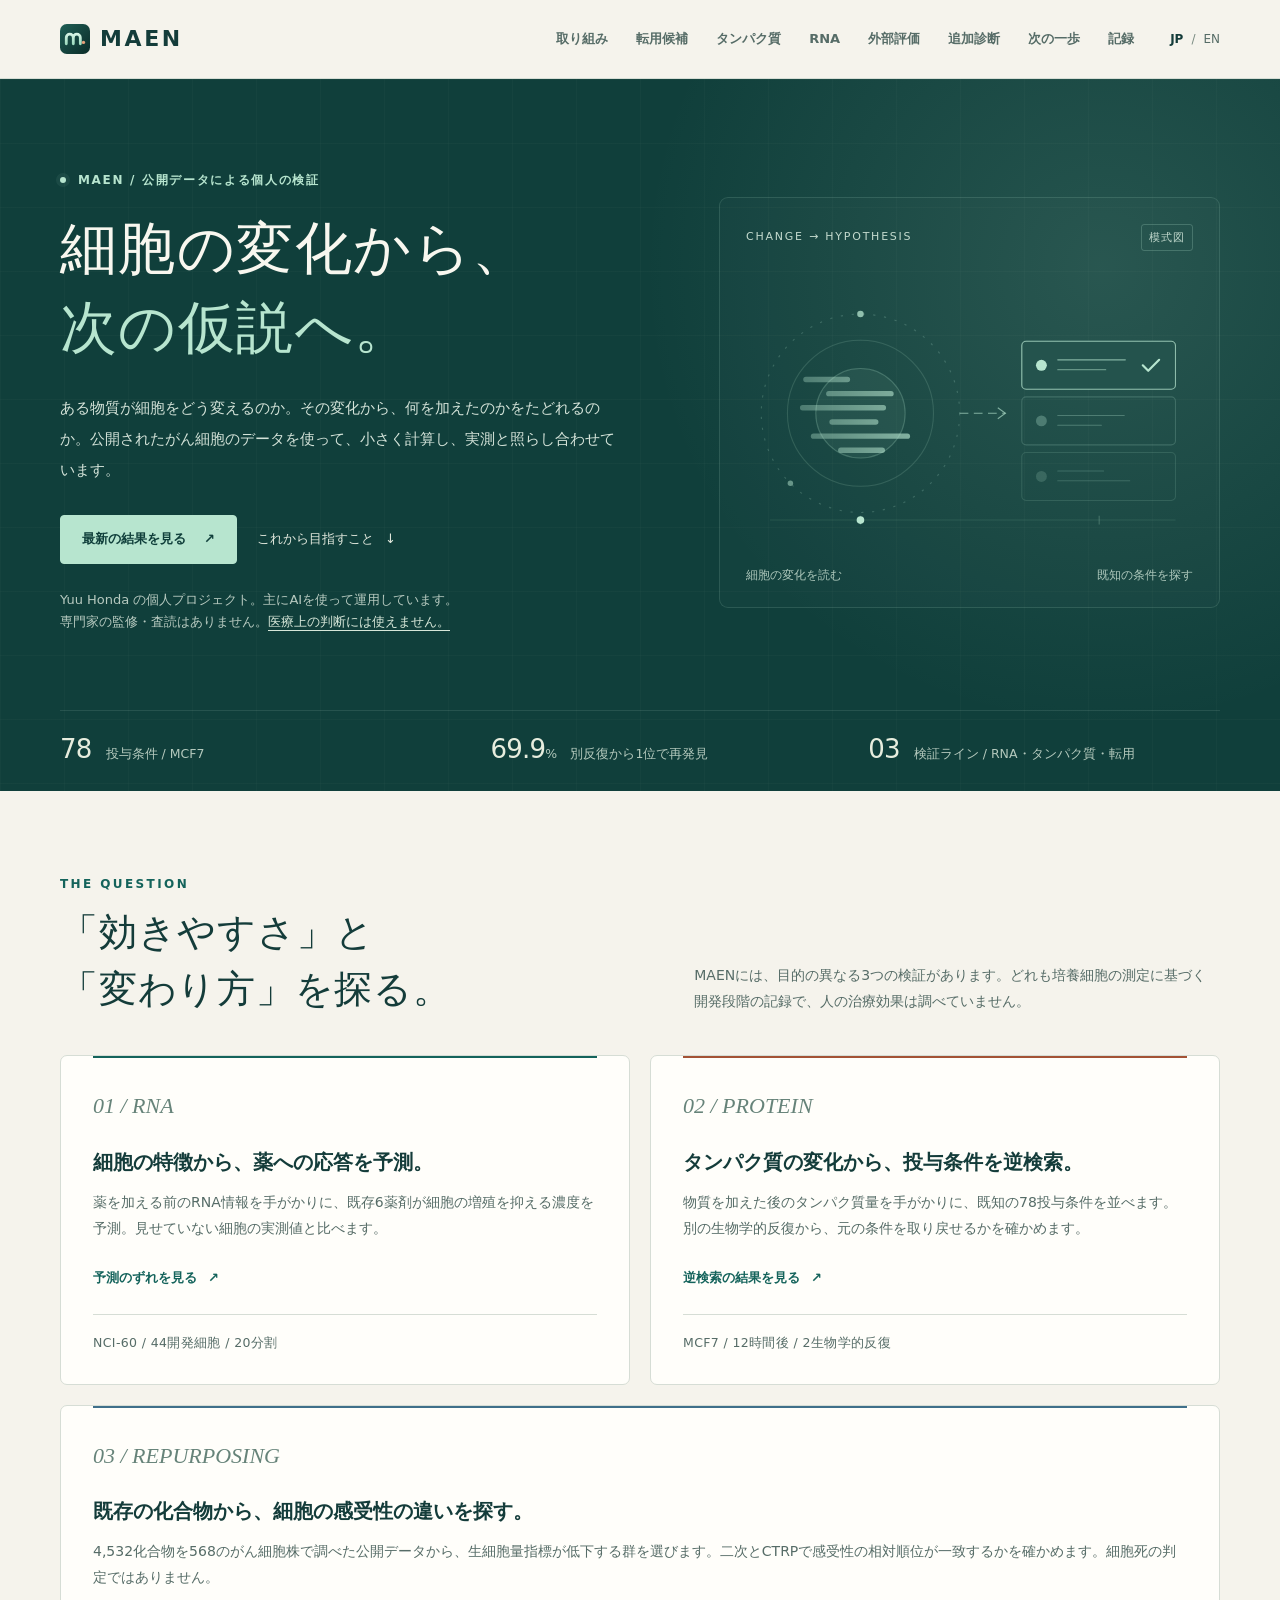
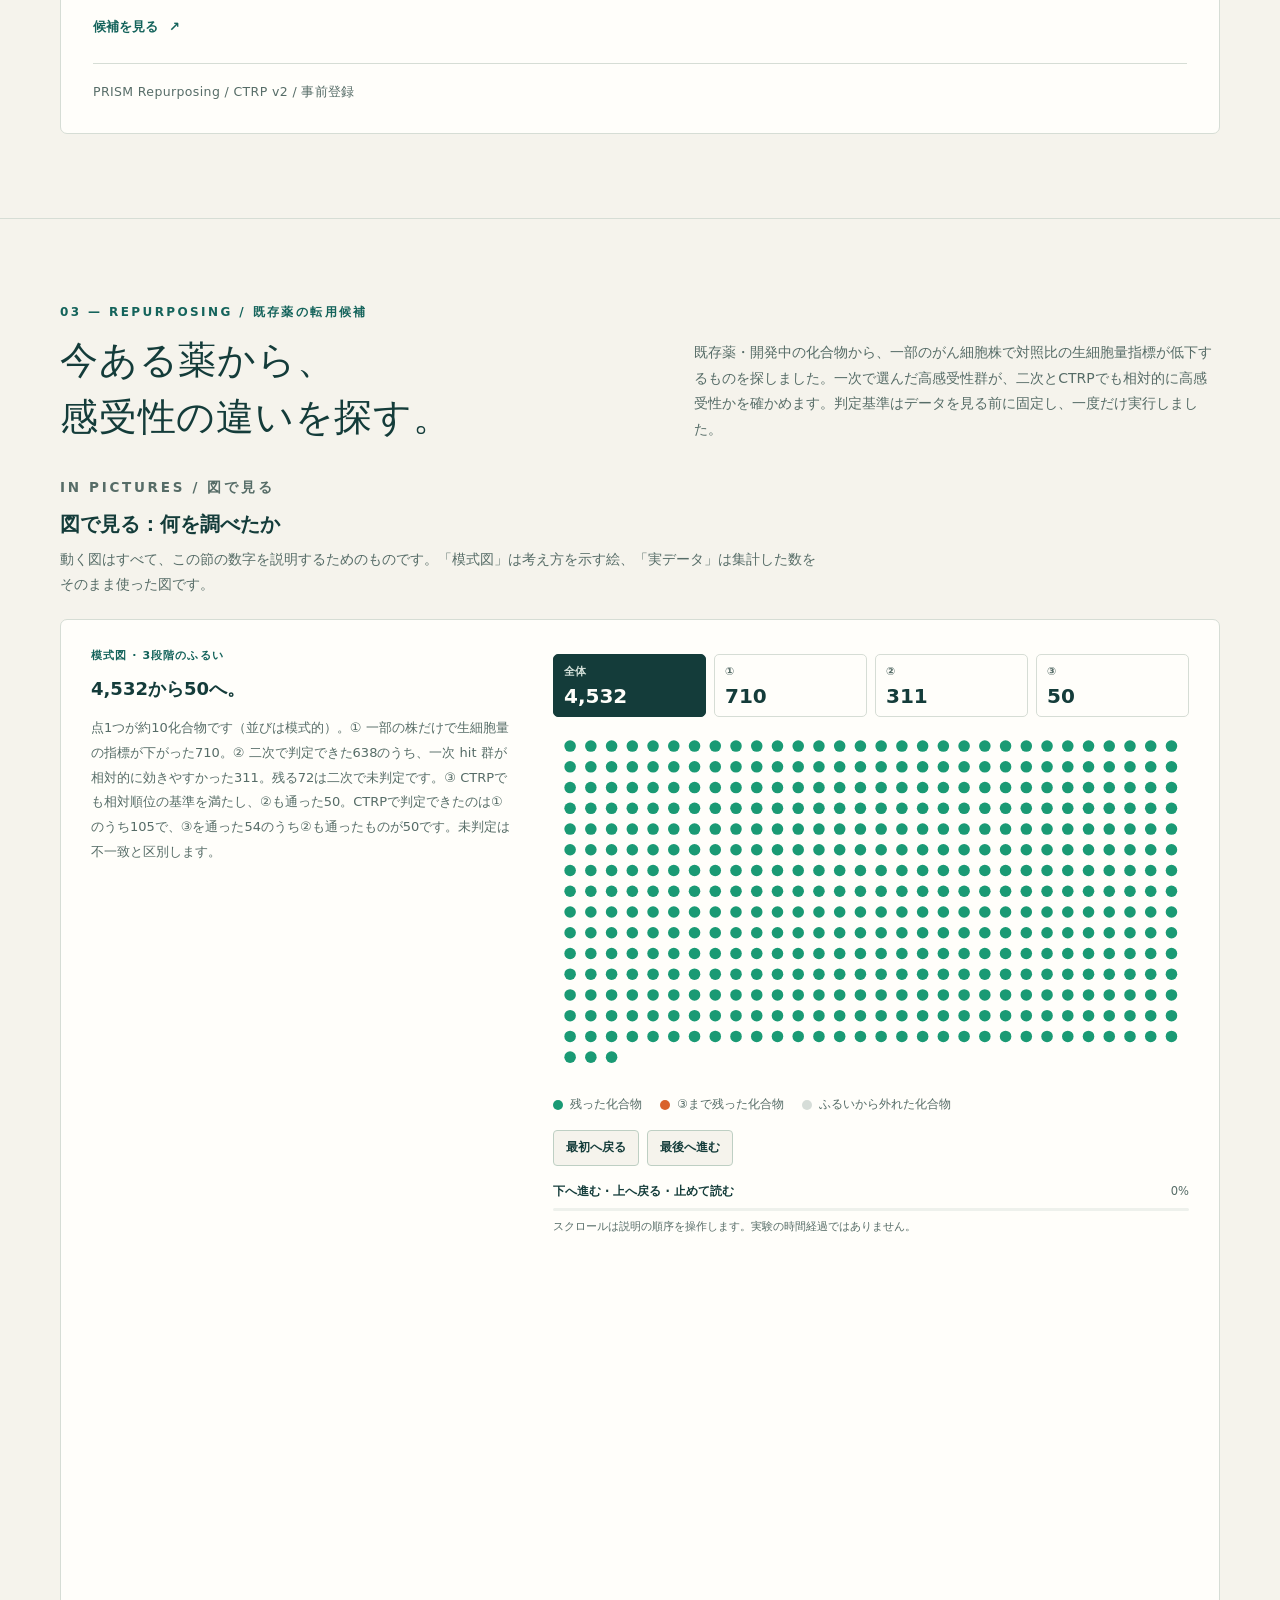
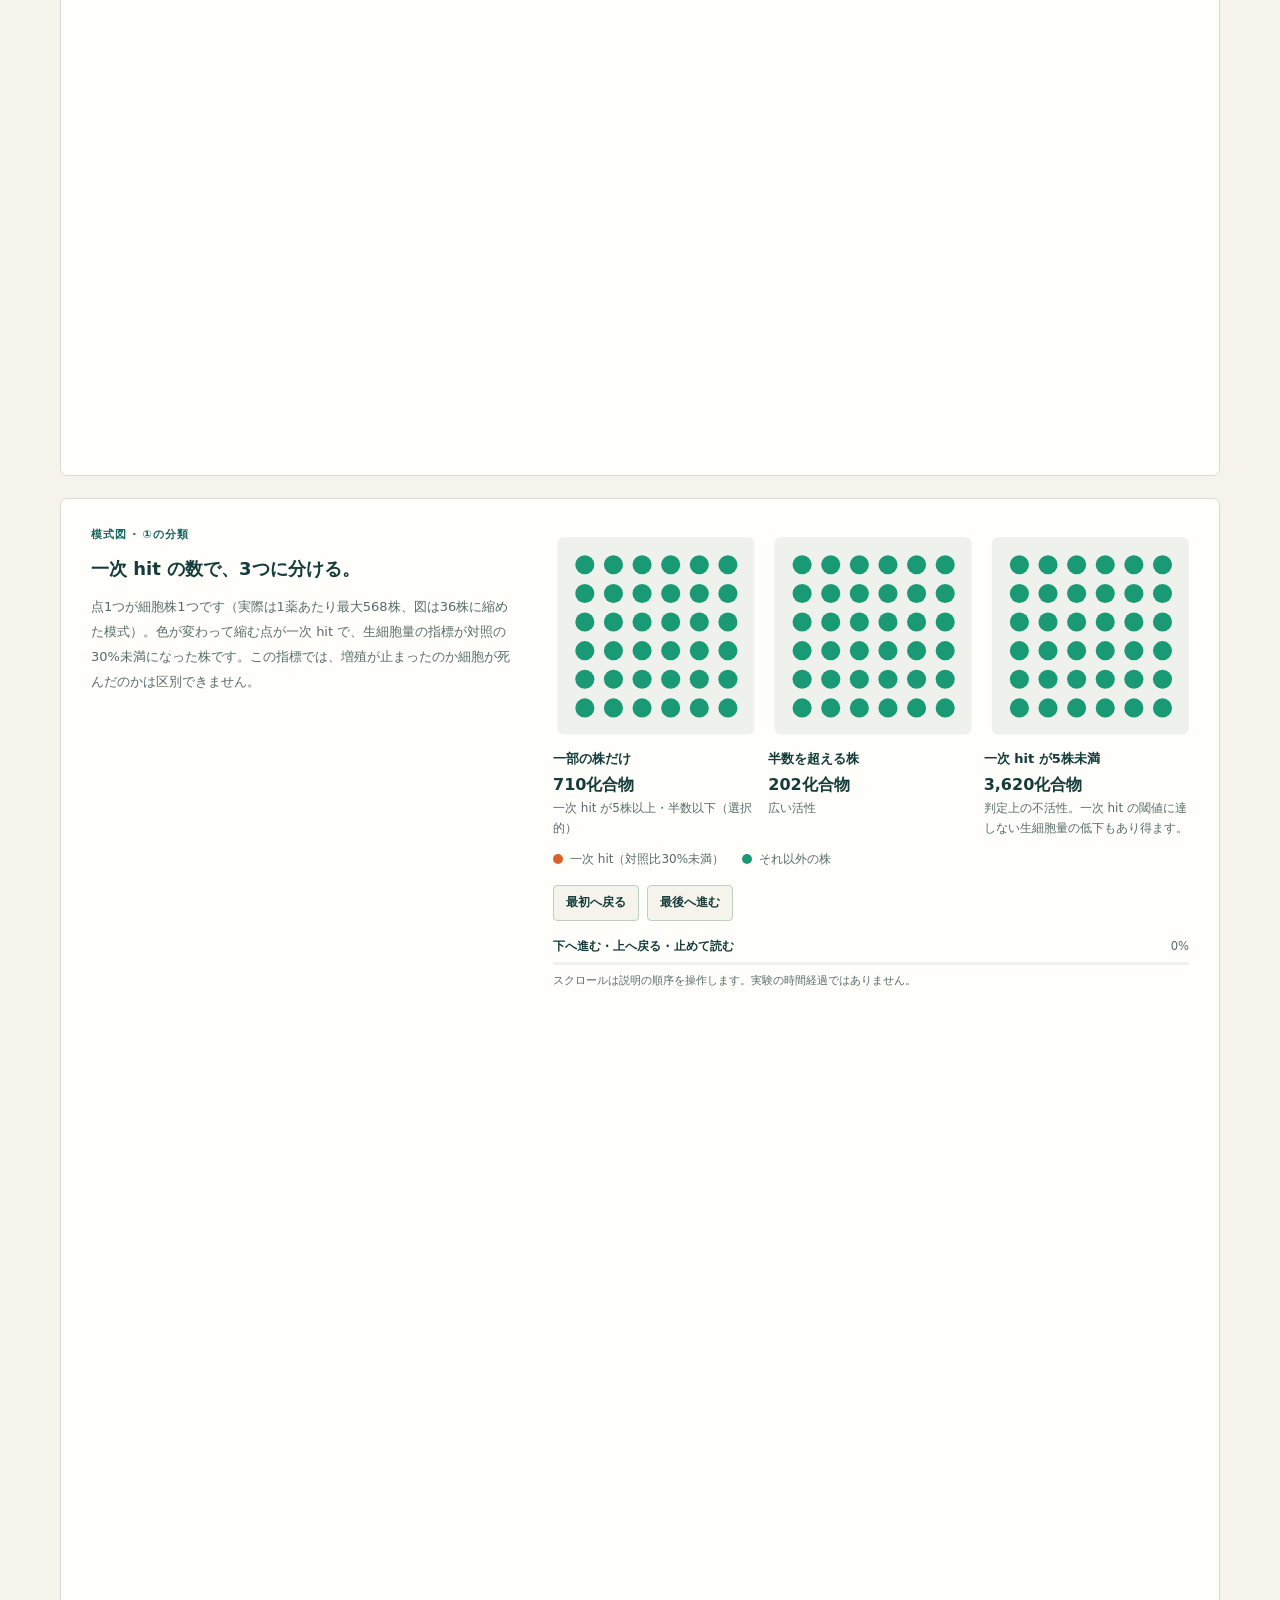
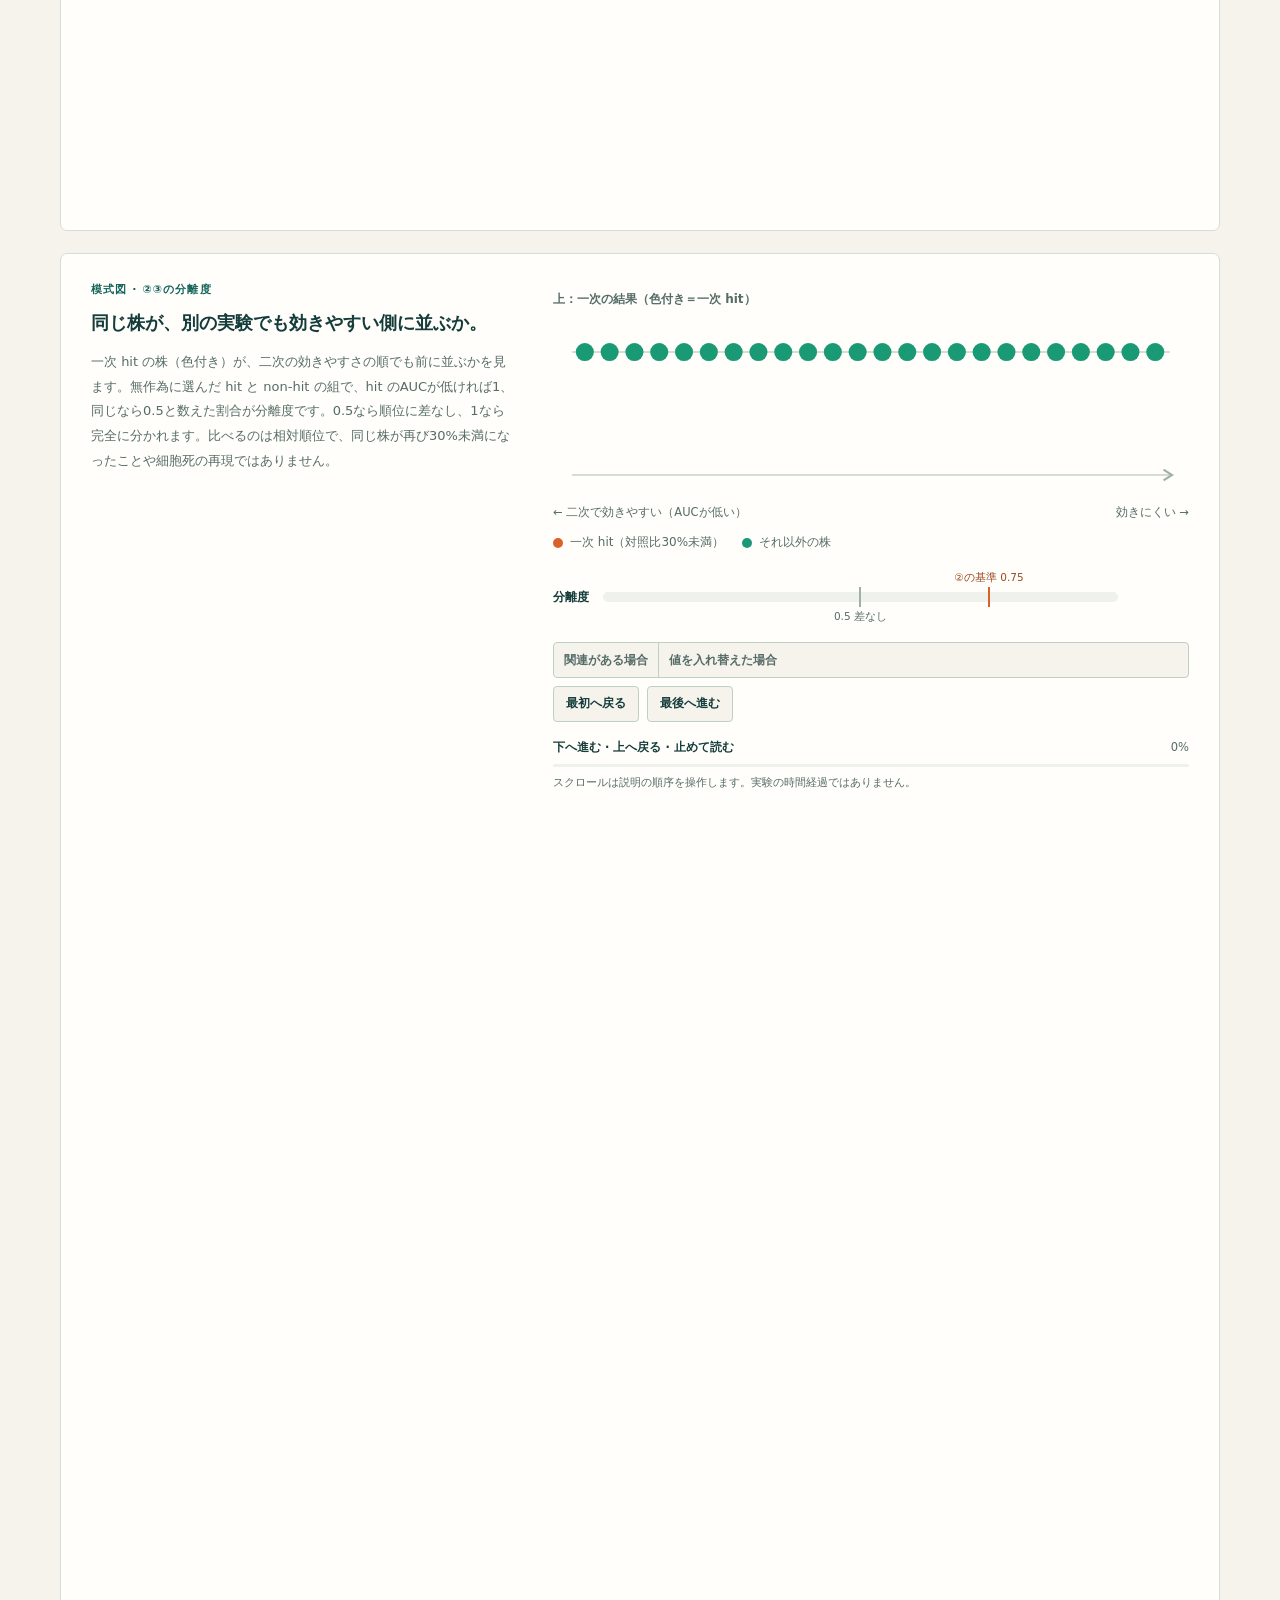
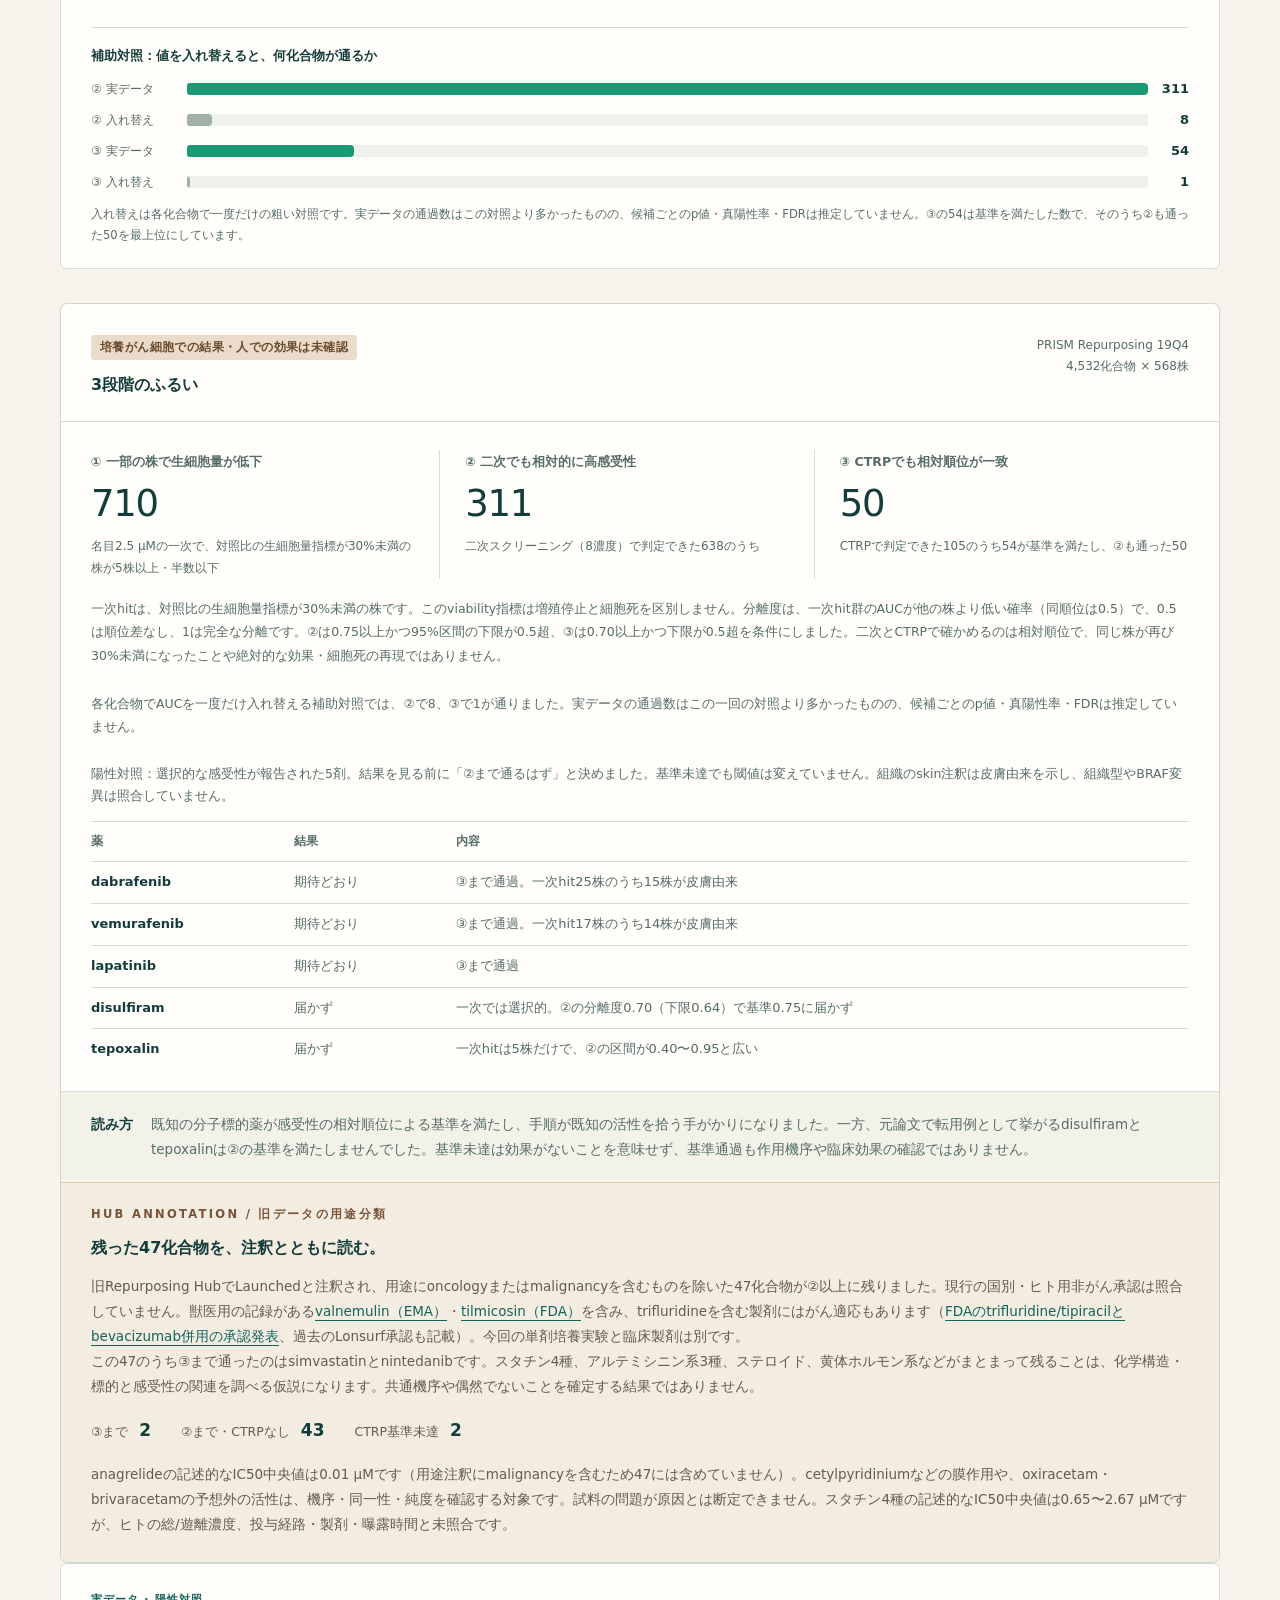
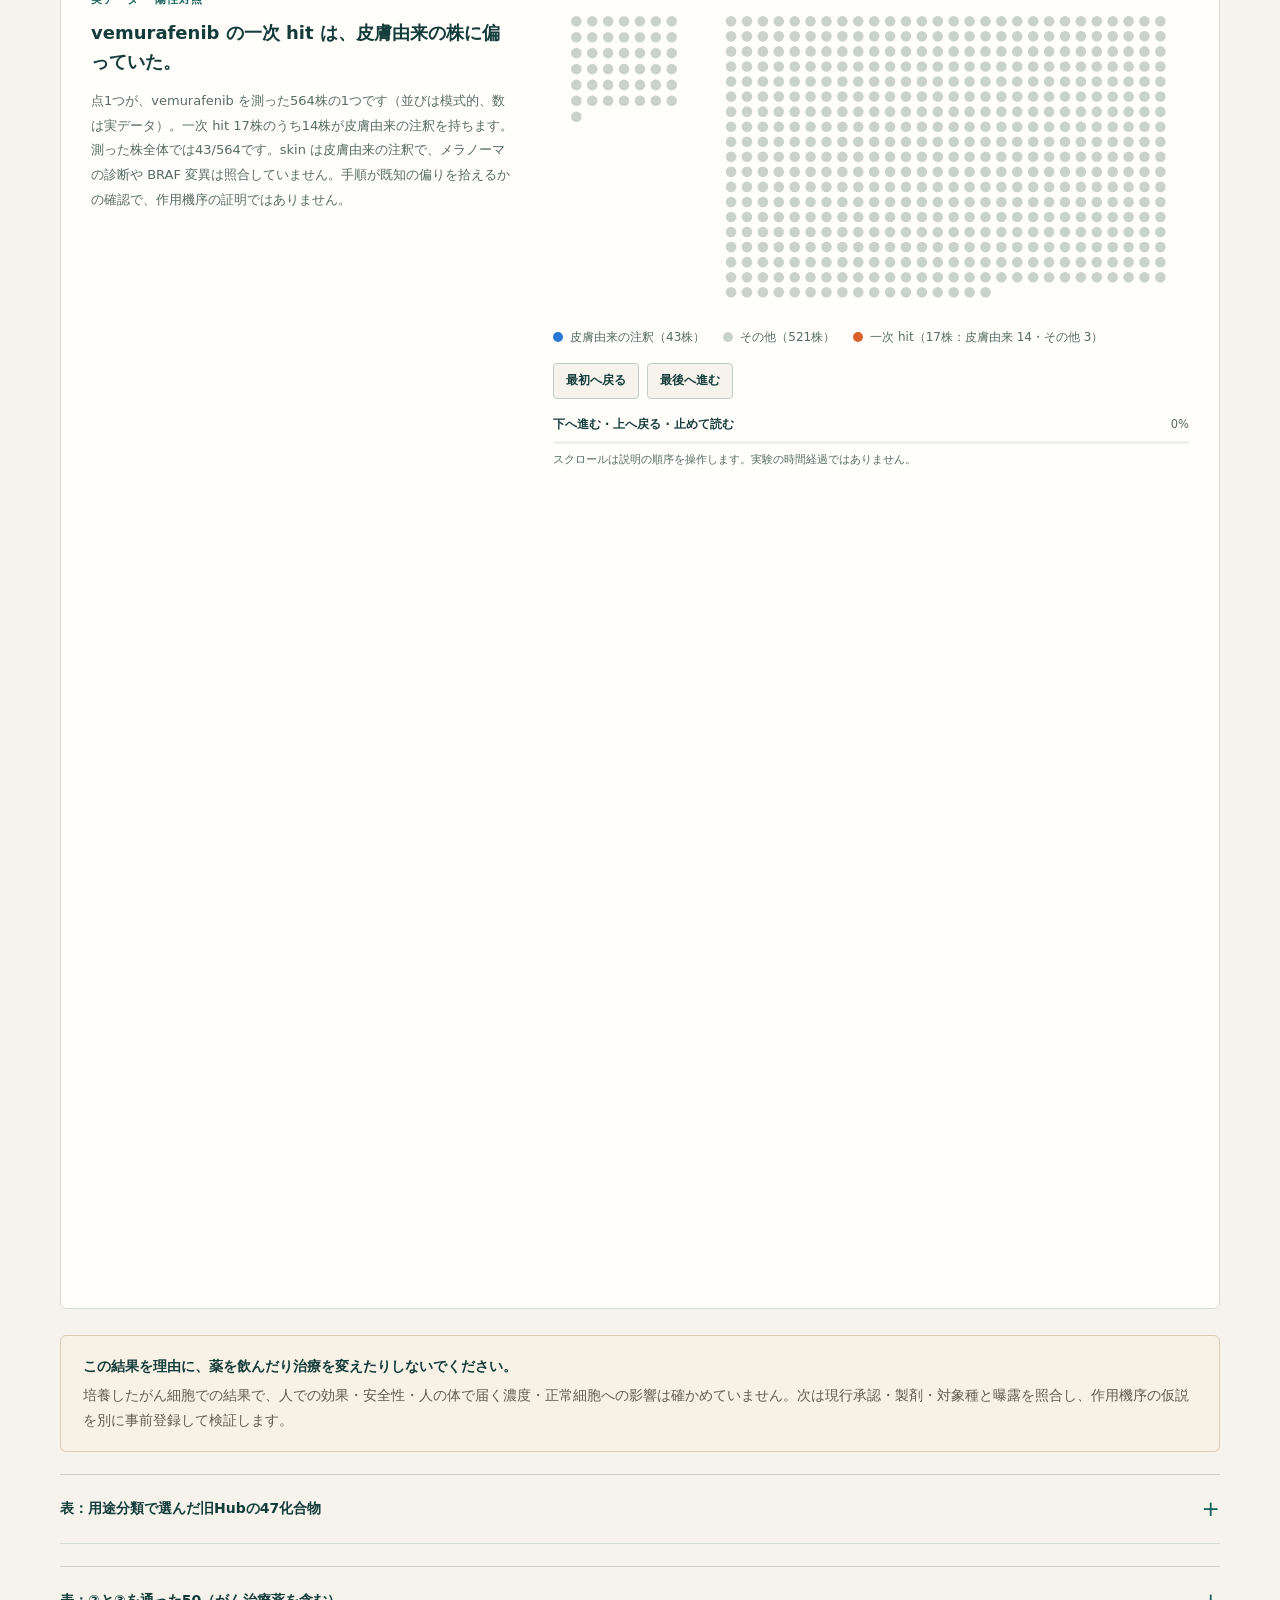
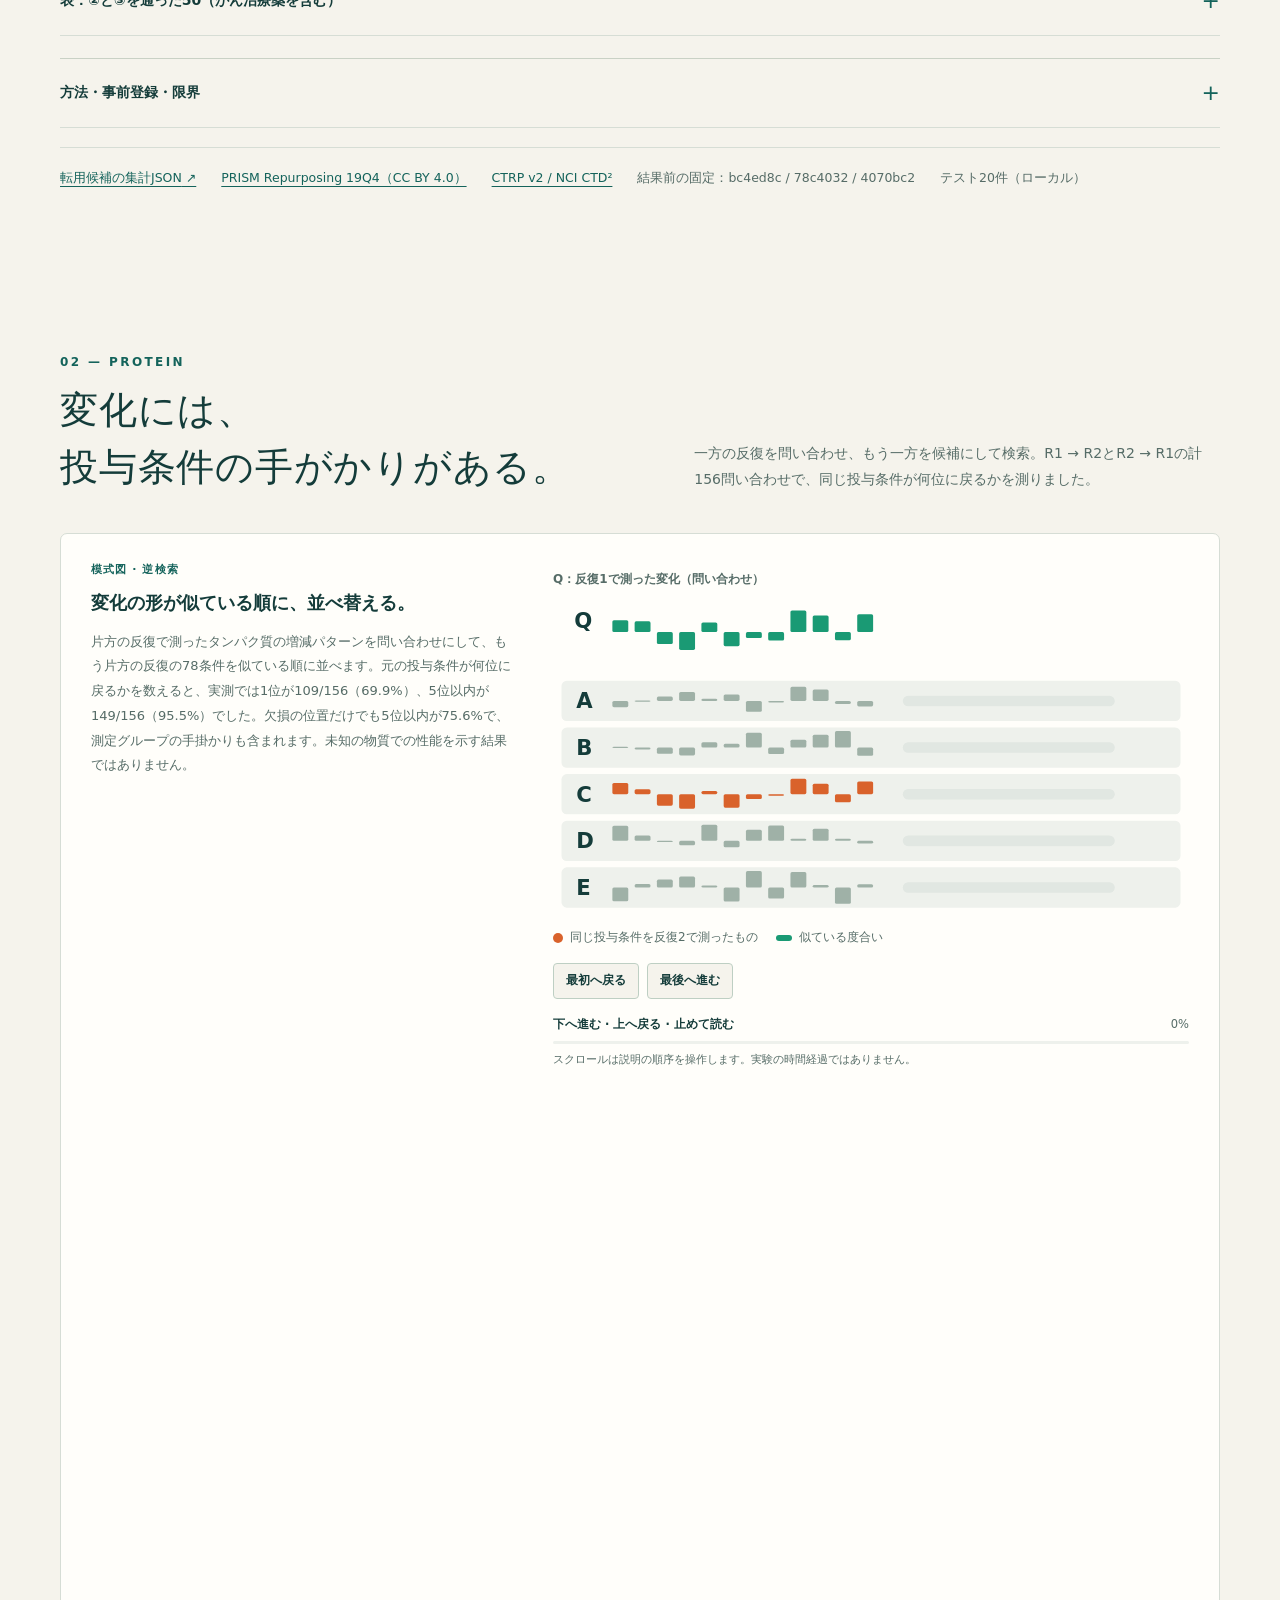
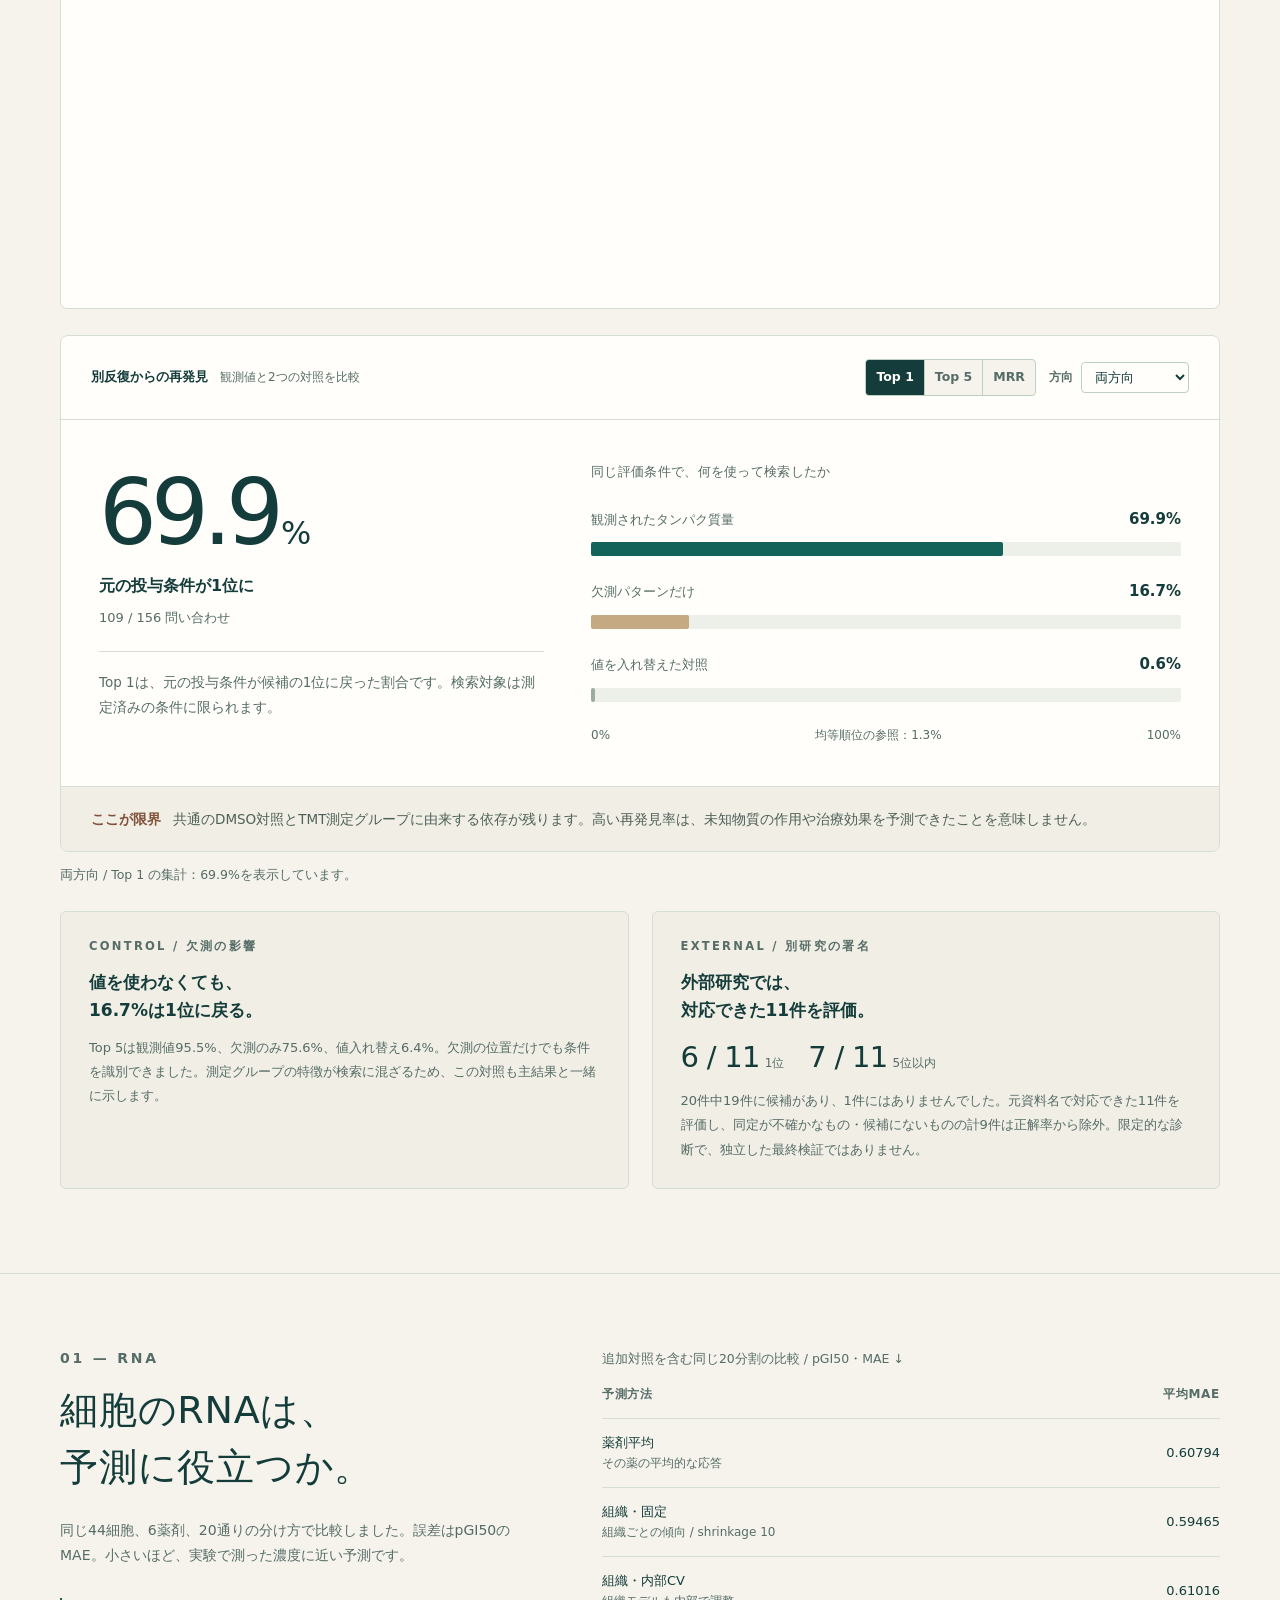
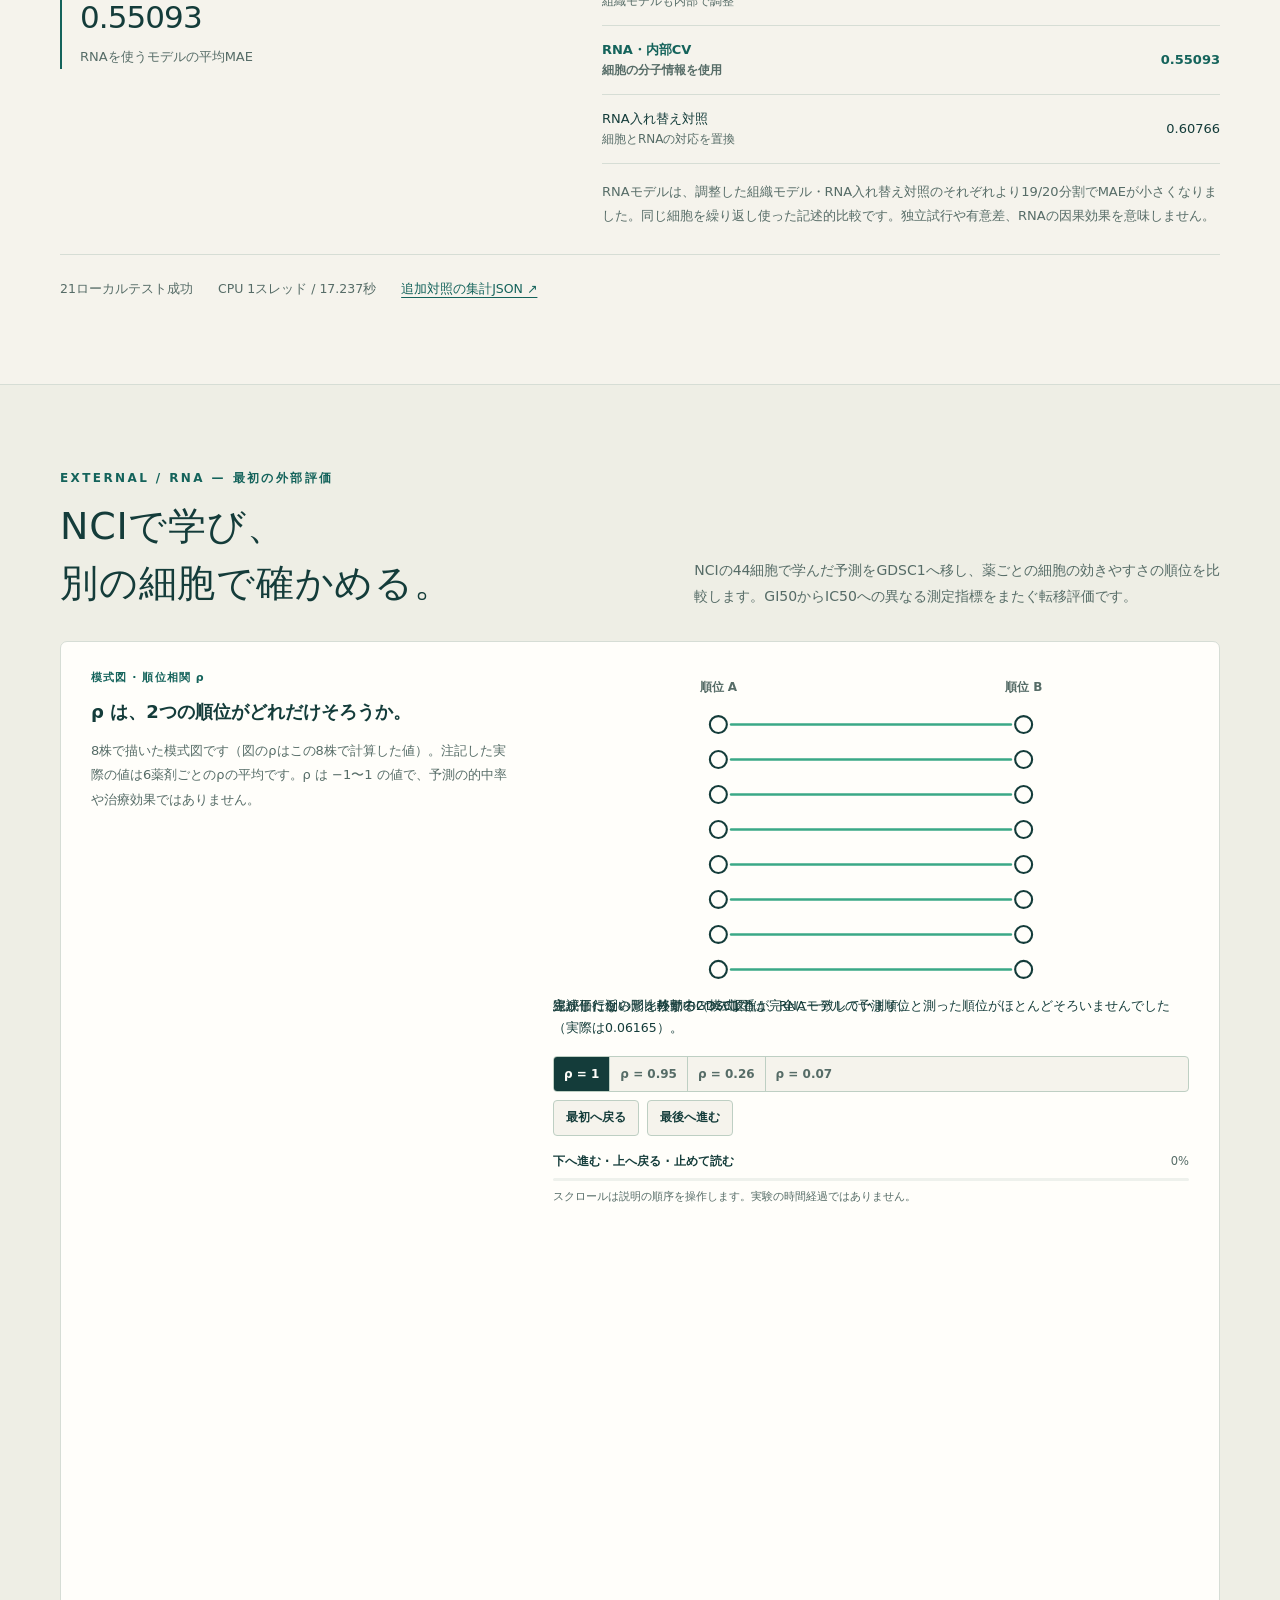
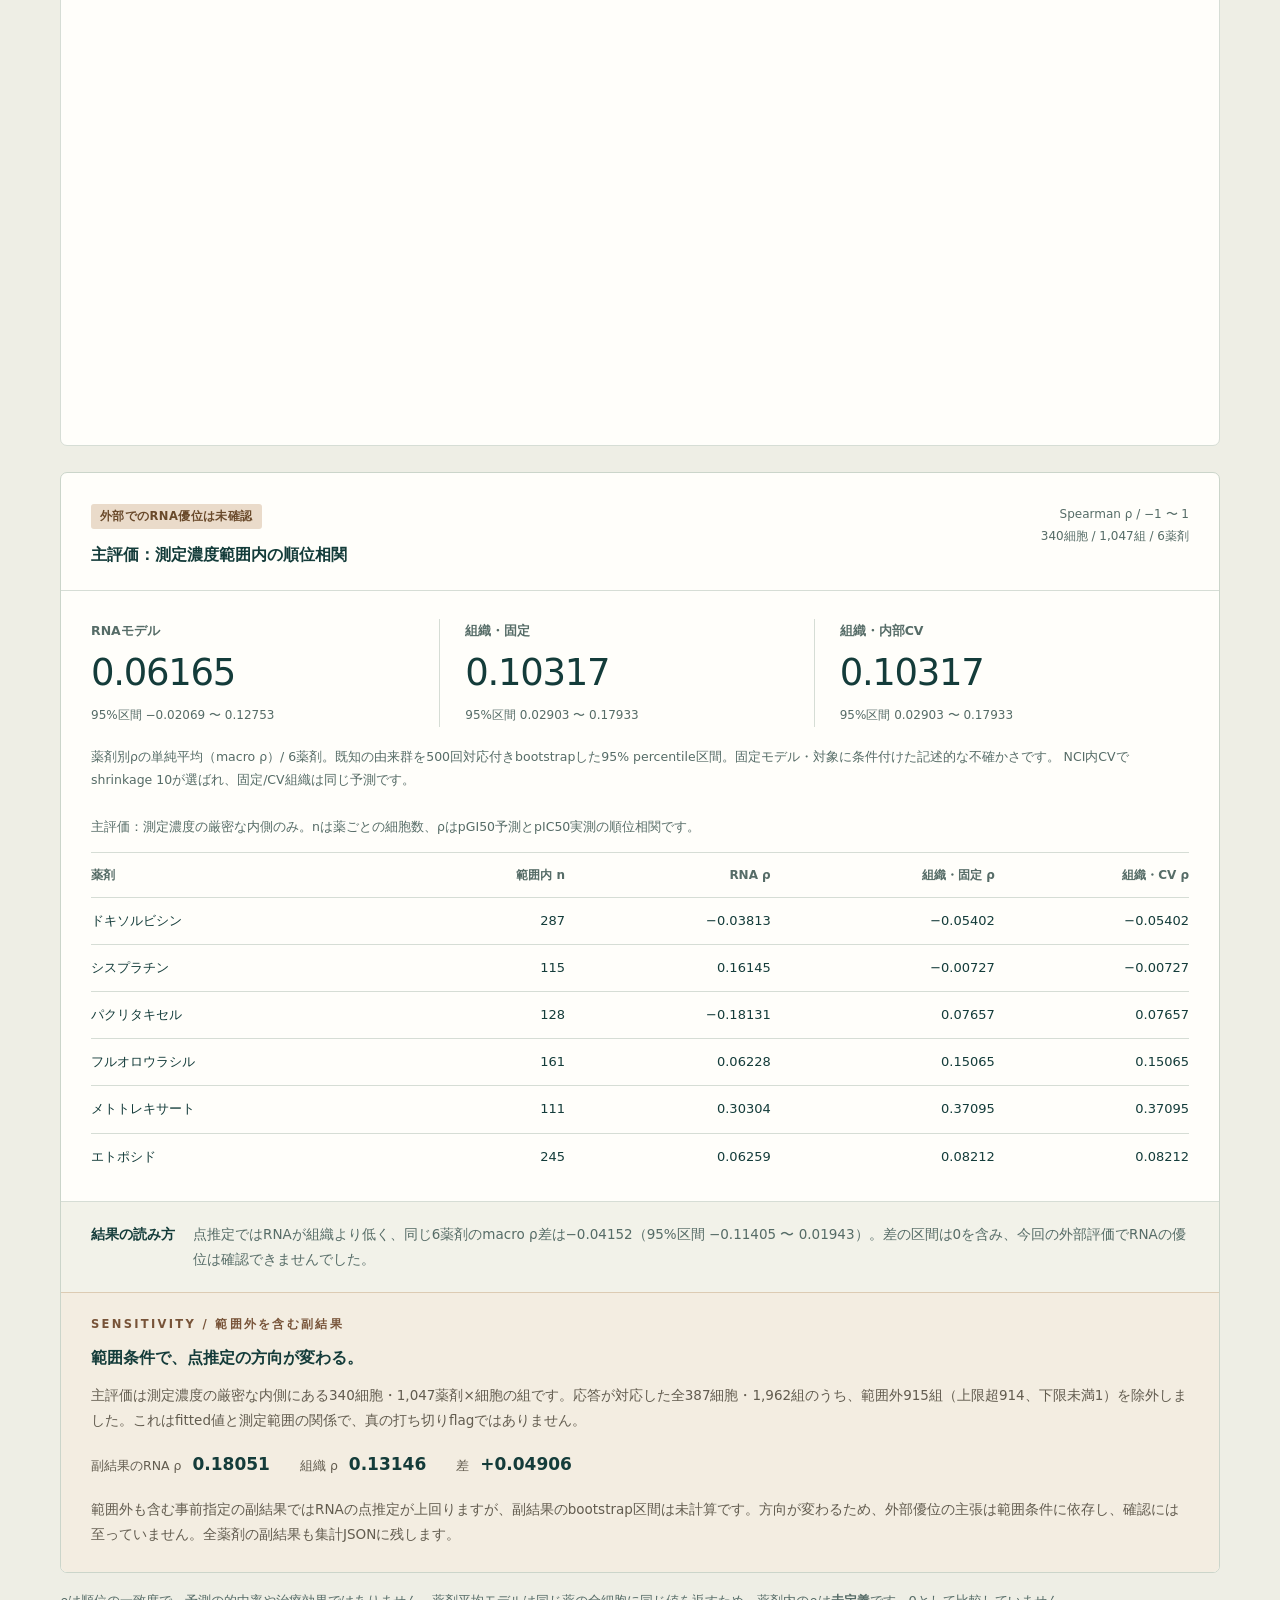
==== commit add6b9ee: "Show connected protein-signature workflow and audited demo counts" ====
--- a/index.html
+++ b/index.html
@@ -224,6 +224,20 @@
     </div>
   </section>
 
+  <section class="section" id="workflow" aria-labelledby="workflow-title">
+    <div class="container">
+      <div class="section-heading"><div><p class="eyebrow">CONNECTED WORKFLOW / 探索的な接続</p><h2 id="workflow-title">変化から候補へ、<br>根拠をつなぐ。</h2></div><p>希望するタンパク質量の変化から実測の投与条件を検索し、既存のPRISM・CTRP集計を参照する研究用CLIを追加しました。類似度と薬剤応答の根拠を別々に保存し、応答を理由に検索順位を変えません。新しい治療候補の有効性を確かめた結果ではありません。</p></div>
+      <ol class="roadmap-grid">
+        <li class="roadmap-step"><span class="step-number">01</span><span class="pill">入力を定義</span><h3>現在と目標の差を作る</h3><p>同じ測定法・正規化・単位と宣言されたタンパク質データから「目標−現在」を計算。共通して測れた遺伝子だけを使い、欠損をゼロで埋めません。目標が正常な状態を表すかは未検証です。</p></li>
+        <li class="roadmap-step"><span class="step-number">02</span><span class="pill">78条件を保持</span><h3>既知の変化を検索する</h3><p>MCF7・12時間後の既存カタログを使い、似た変化・逆向きの変化を順位付け。元の用量を保持し、採点不能な条件も理由付きで残します。未知物質の変化は予測しません。</p></li>
+        <li class="roadmap-step"><span class="step-number">03</span><span class="pill pill-warm">暫定的な名称対応</span><h3>応答の根拠を参照する</h3><p>30条件で、大文字小文字以外が同じ元名称を対応づけ、PRISM・CTRPの既存根拠を添付。化学構造・塩・試料の同一性は未確認です。残る48条件も除外せず、未解決として保存します。</p></li>
+        <li class="roadmap-step"><span class="step-number">04</span><span class="pill pill-warm">未評価を明示</span><h3>次に確かめる項目を残す</h3><p>正常細胞、人体で届く濃度、現在の承認・製剤・対象種、作用機序、独立した再現は未確認。RNAモデルは外部優位が未確認のため、候補の通過条件に使いません。</p></li>
+      </ol>
+      <p class="roadmap-note"><strong>既存データによる接続デモです。</strong>最初の通し確認には、元S3の先頭にある公開済み・使用済みの8-azaguanine署名（35遺伝子）を、結果を見て選び直さず使います。健康な状態への目標ではなく、対応する正解条件も付けられないため、再発見精度を計算しません。署名・カタログ・応答の時間、用量、細胞が一致することも確かめていません。</p>
+      <p class="roadmap-note">参照する集計は選択的710件と広い一次活性202件で、全4,532の個別在庫ではありません。集計にない物質を「無効」「未測定」とは判断しません。生細胞量の指標と細胞死も区別します。<a href="data/pipeline-summary.json">接続デモの公開集計（JSON）</a>。検索は別の研究用CLIで行い、このページからの入力・計算はありません。</p>
+    </div>
+  </section>
+
   <section class="section roadmap" id="next" aria-labelledby="next-title">
     <div class="container">
       <div class="section-heading"><div><p class="eyebrow">NEXT / 目指す先</p><h2 id="next-title">答えを出す前に、<br>問いを確かめていく。</h2></div><p>今回のRNAの外部優位は確認できませんでした。追加診断でも主な原因は確定していません。測定間のずれと入力・出力の水準差を開発上の手がかりとして残し、次は同一エンドポイントの別の未使用データによる性能確認を優先します。今後この集合を調整に使う場合は開発データとし、性能確認には別の未使用データを用います。転用候補は、現行承認・製剤・対象種と曝露の照合、作用機序の仮説検証を次に別の事前登録で行います。</p></div>
--- a/explain.css
+++ b/explain.css
@@ -1,6 +1,5 @@
-/* Explanatory figures (2026-10-08). Static markup is the final state; explain.js
-   rewinds a figure to step 0 and plays it when it scrolls into view. Motion is
-   removed by the reduced-motion rule in site.css. */
+/* Explanatory figures (2026-10-08). Static markup is the final state;
+   explain.js maps document scroll position to reversible diagram frames. */
 .ex-story,.ex-fig{--ex-base:#1a9a74;--ex-hit:#d9622b;--ex-blue:#2a78d6;--ex-drop:#d6ddd8;--ex-faint:#eef1ec;--ex-quiet:#9fb1a7}
 .ex-story{display:grid;gap:22px;margin:0 0 34px}
 .ex-story-head{max-width:760px}
@@ -127,3 +126,28 @@
 @media(max-width:550px){.ex-story{gap:18px}.ex-story-head h3{font-size:18px}.ex-story-head p{font-size:13px}.ex-fig{padding:20px 17px 18px}.ex-fig h3{font-size:16px}.ex-fig figcaption{font-size:12.5px}.ex-chips{gap:5px}.ex-chips li{padding:6px 7px}.ex-chips strong{font-size:16px}.ex-panel-labels{gap:6px;font-size:11px}.ex-panel-labels strong{font-size:12px}.ex-count{font-size:14px}.ex-axis-labels{font-size:10.5px}.ex-meter{gap:9px}.ex-meter-value{font-size:18px}.ex-bar-row{grid-template-columns:6.4em minmax(0,1fr) 2.4em;gap:7px;font-size:11.5px}.ex-legend{font-size:11.5px;gap:5px 14px}}
 @media(prefers-reduced-motion:reduce){.ex-replay,.ex-stop{display:none!important}}
 @media print{.ex-replay,.ex-stop,.ex-toggle{display:none!important}.ex-fig{break-inside:avoid}.ex-fig,.ex-fig *{animation:none!important;transition:none!important}}
+
+/* Scroll position owns every frame, including when rewinding or standing
+   still. Disable the older timed transitions and decorative pulse entirely. */
+.ex-fig,.ex-fig *{animation:none!important;transition:none!important}
+.ex-scroll-track{grid-area:visual;min-width:0}
+.ex-scroll-track .ex-visual{position:relative}
+.ex-scroll-enabled .ex-scroll-track .ex-visual{padding:8px 0;background:var(--surface)}
+.ex-scroll-enabled .ex-scroll-track[data-pinned="true"] .ex-visual{position:sticky;top:var(--ex-pin-top)}
+.ex-scroll-track .ex-controls{margin-top:16px;gap:8px}
+.ex-scroll-track .ex-toggle{flex-basis:100%}
+.ex-scroll-help{display:none;margin-top:16px;grid-template-columns:minmax(0,1fr) auto;gap:7px 12px;font-size:11.5px;line-height:1.65;color:var(--muted)}
+.ex-scroll-enabled .ex-scroll-help{display:grid}
+.ex-scroll-help p{margin:0}
+.ex-scroll-help>p:first-child{font-weight:650;color:var(--ink)}
+.ex-scroll-progress{grid-column:1/-1;height:3px;overflow:hidden;background:var(--ex-faint);border-radius:3px}
+.ex-scroll-progress i{display:block;width:100%;height:100%;background:var(--ex-base);transform-origin:left center}
+.ex-scroll-note{grid-column:1/-1;font-size:10.5px}
+.ex-scroll-after{grid-column:1/-1;grid-row:4;margin-top:6px}
+.ex-separation[data-measurement="moving"] .ex-meter-fill,.ex-separation[data-measurement="moving"] .ex-meter-value{visibility:hidden}
+.ex-rank-notes{display:grid}
+.ex-rank-notes p{display:block!important;grid-area:1/1;visibility:hidden}
+.ex-rank[data-state="r100"] [data-rank-note="r100"],.ex-rank[data-state="r095"] [data-rank-note="r095"],.ex-rank[data-state="r026"] [data-rank-note="r026"],.ex-rank[data-state="r007"] [data-rank-note="r007"],.ex-rank[data-state="moving"] [data-rank-note="moving"]{visibility:visible}
+@media(max-width:900px){.ex-scroll-after{grid-row:auto}.ex-scroll-track .ex-controls{margin-top:14px}}
+@media(prefers-reduced-motion:reduce){.ex-scroll-track{height:auto!important}.ex-scroll-track .ex-visual{position:static!important}.ex-scroll-help{display:none!important}}
+@media print{.ex-scroll-track{height:auto!important}.ex-scroll-track .ex-visual{position:static!important}.ex-scroll-help{display:none!important}.ex-rank-notes p{display:none!important}.ex-rank[data-state="r007"] [data-rank-note="r007"]{display:block!important;visibility:visible}}
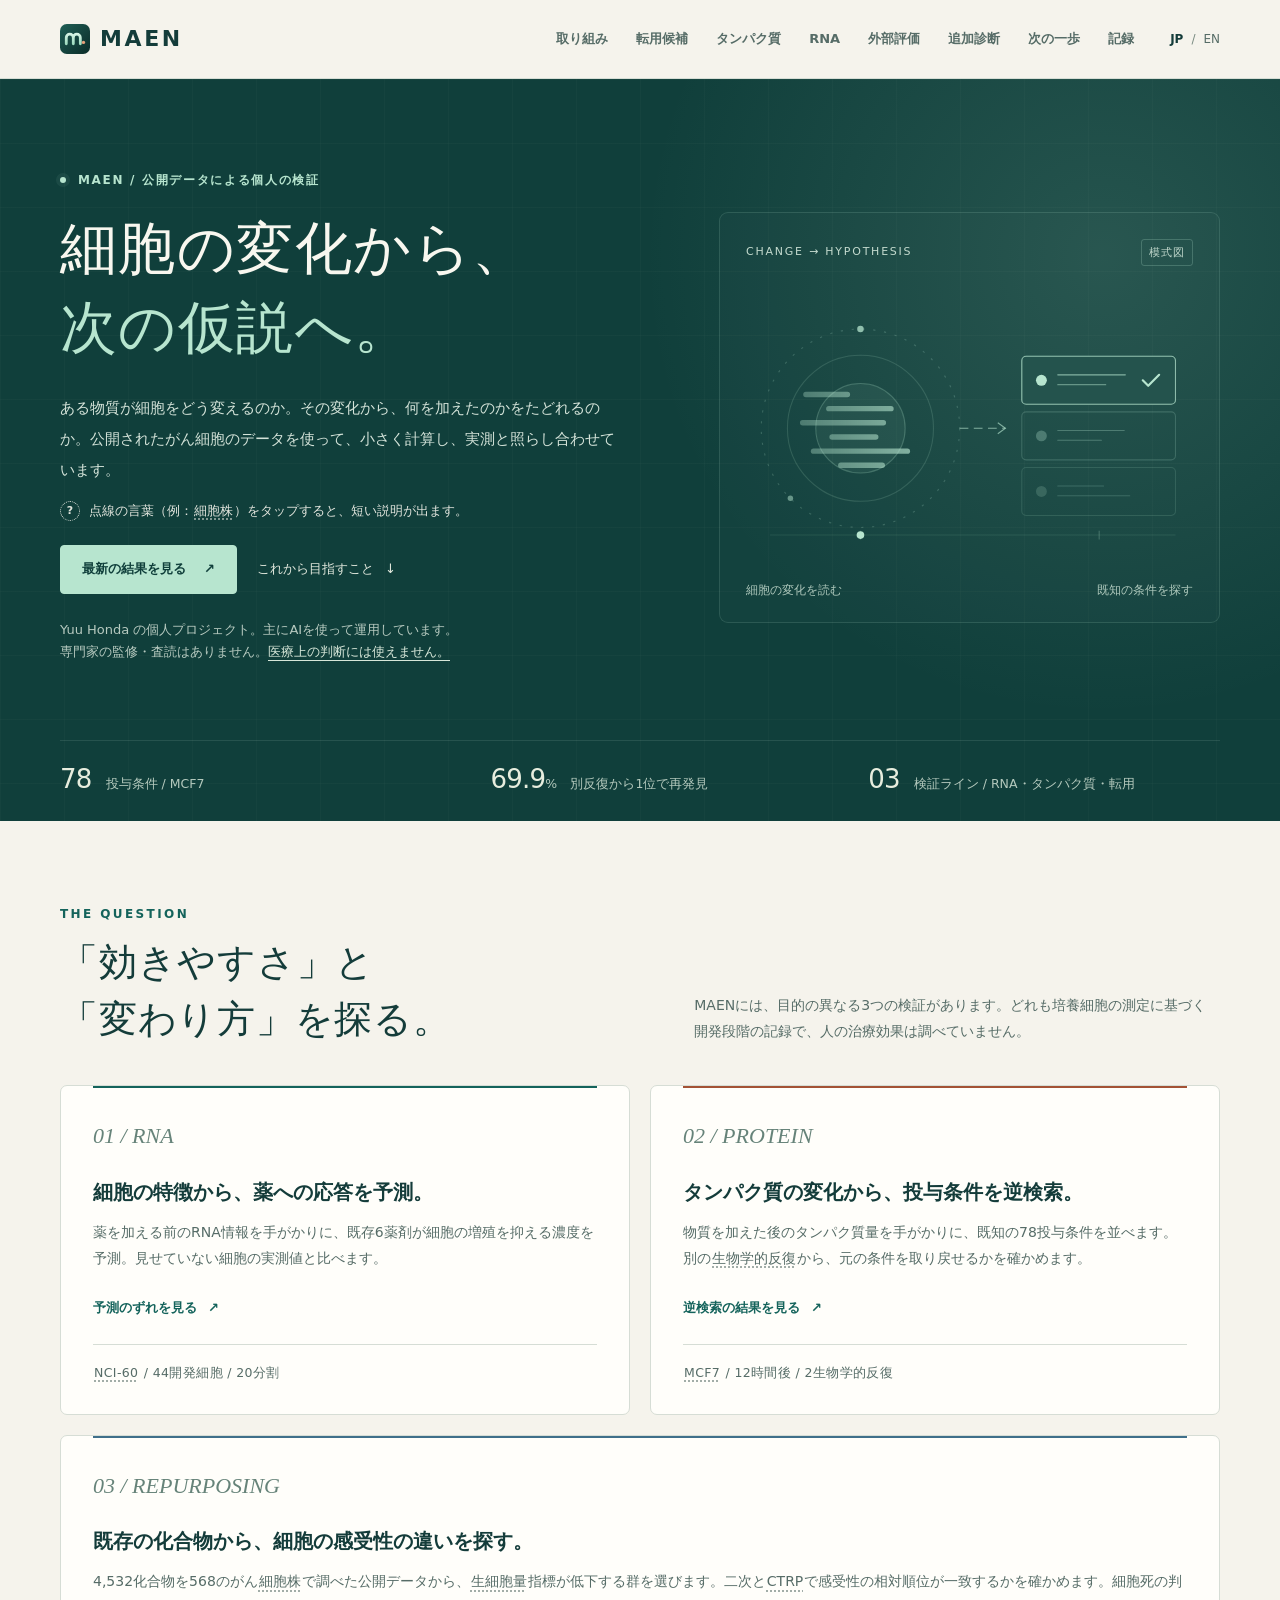
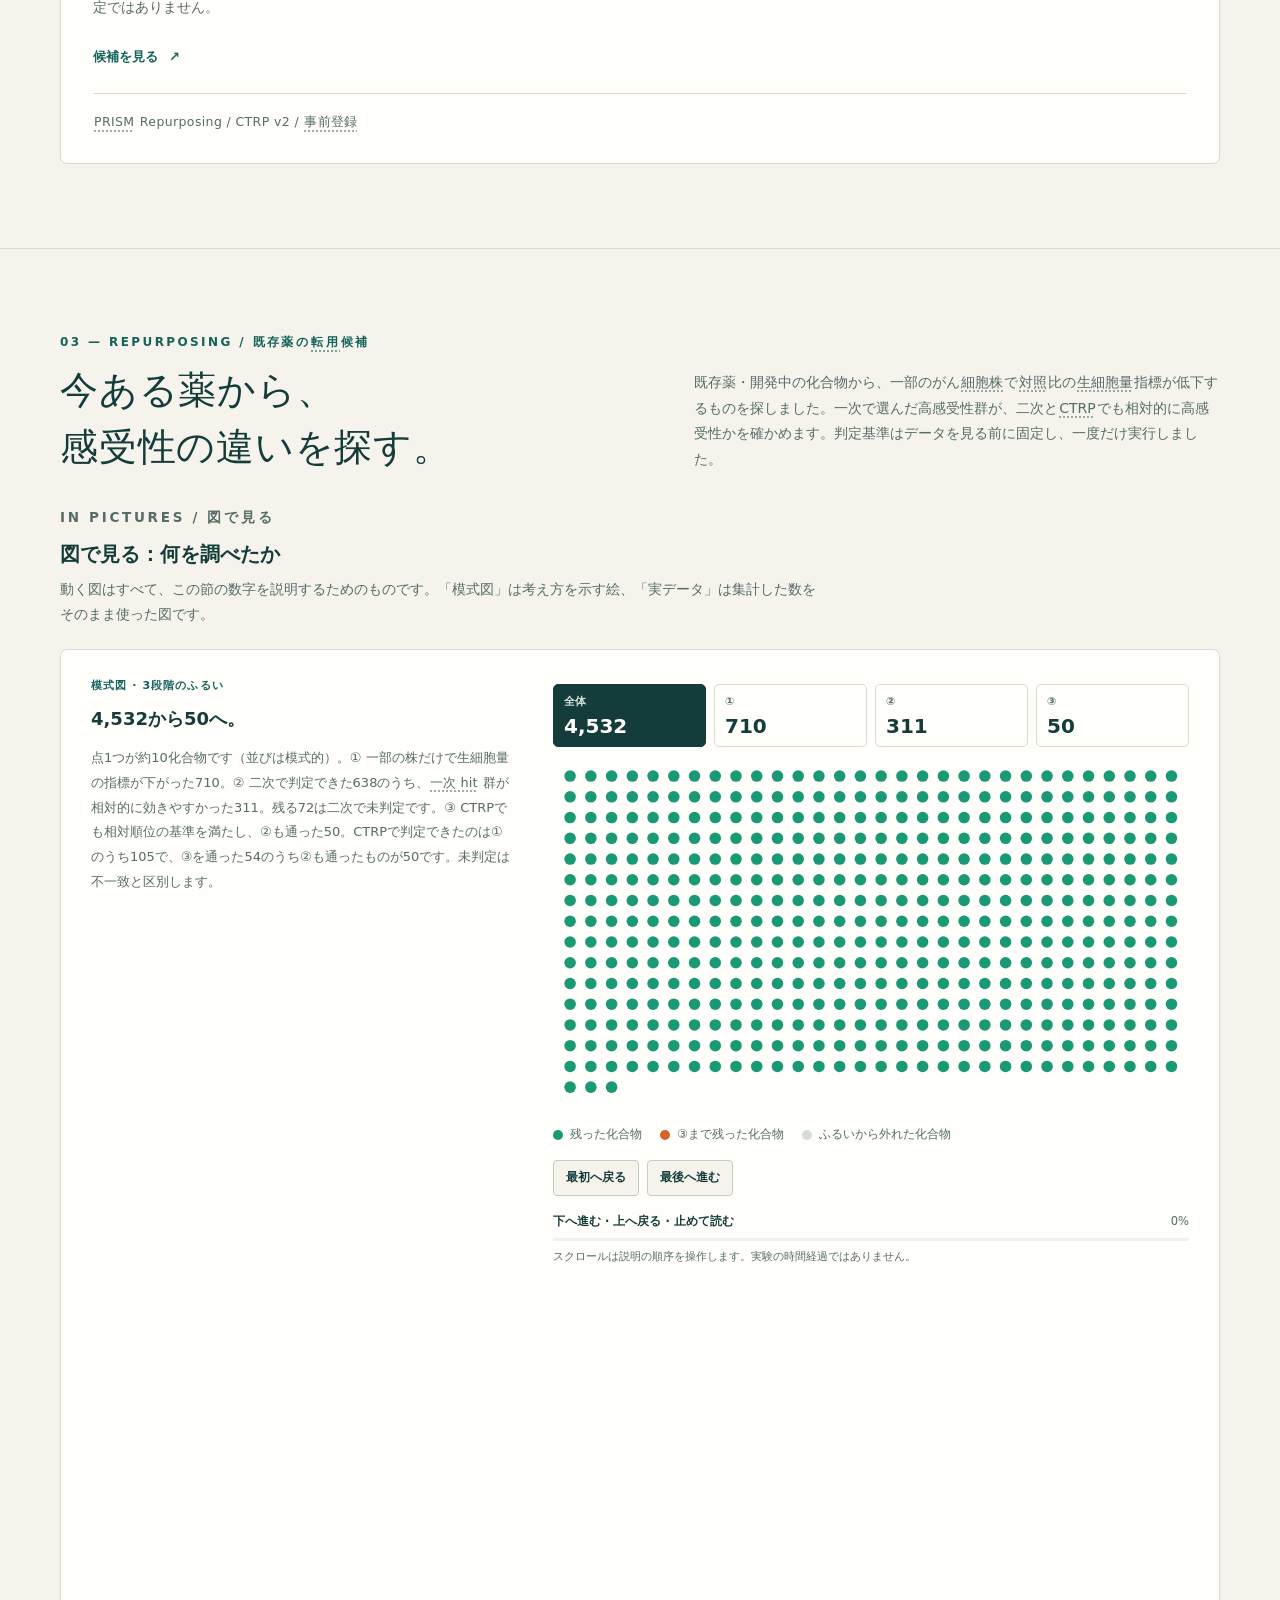
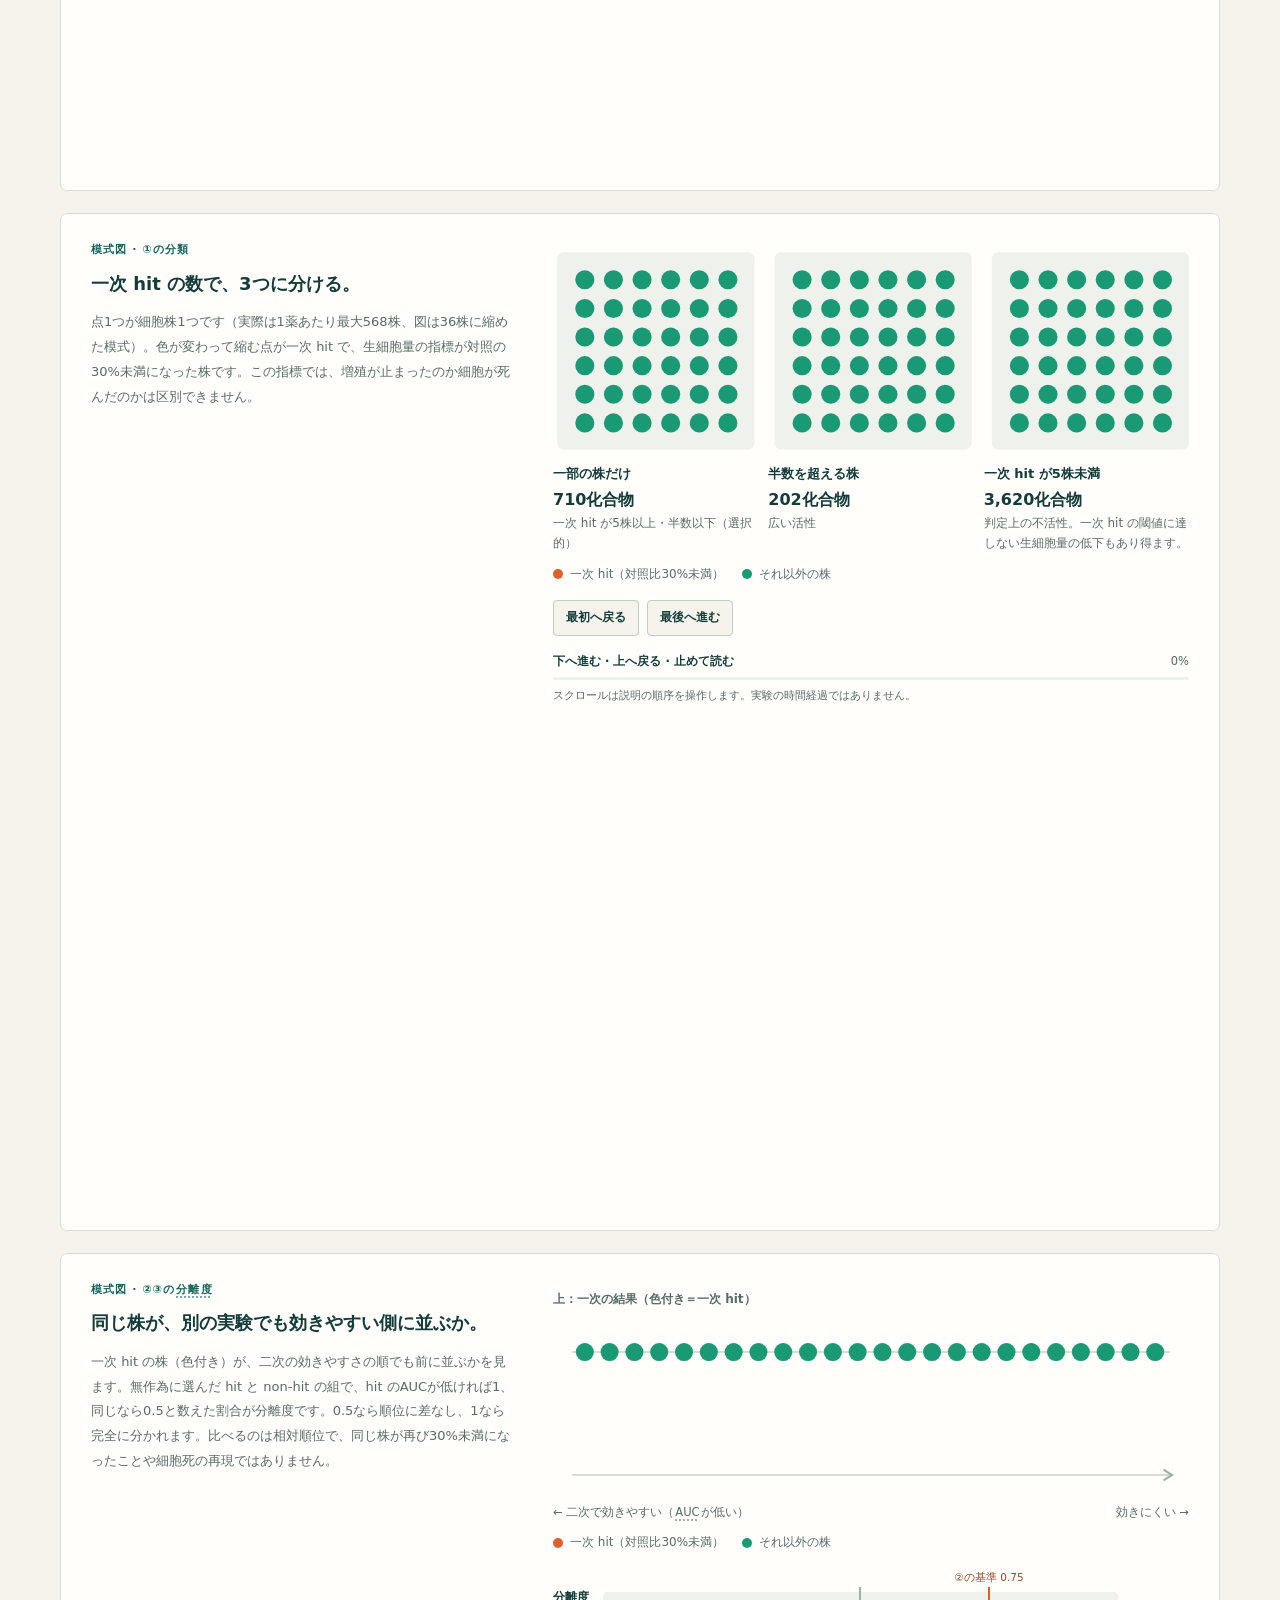
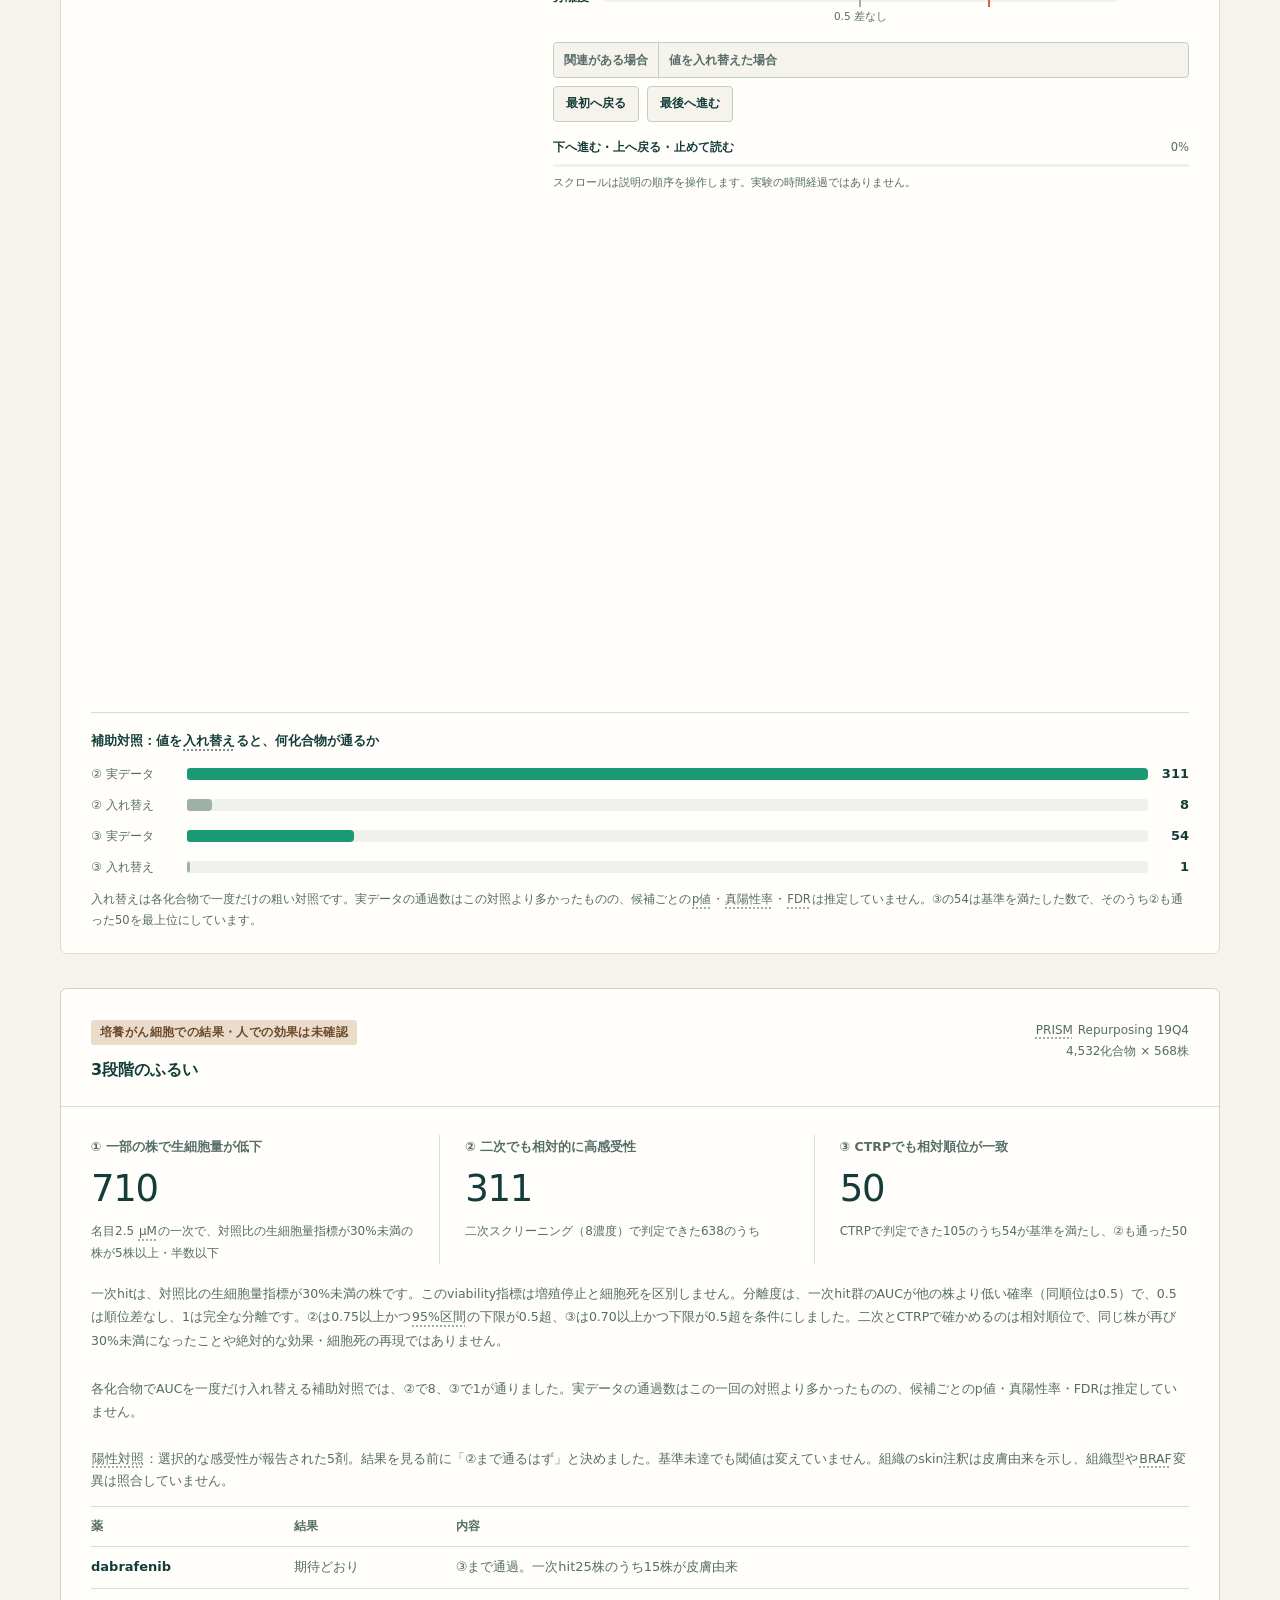
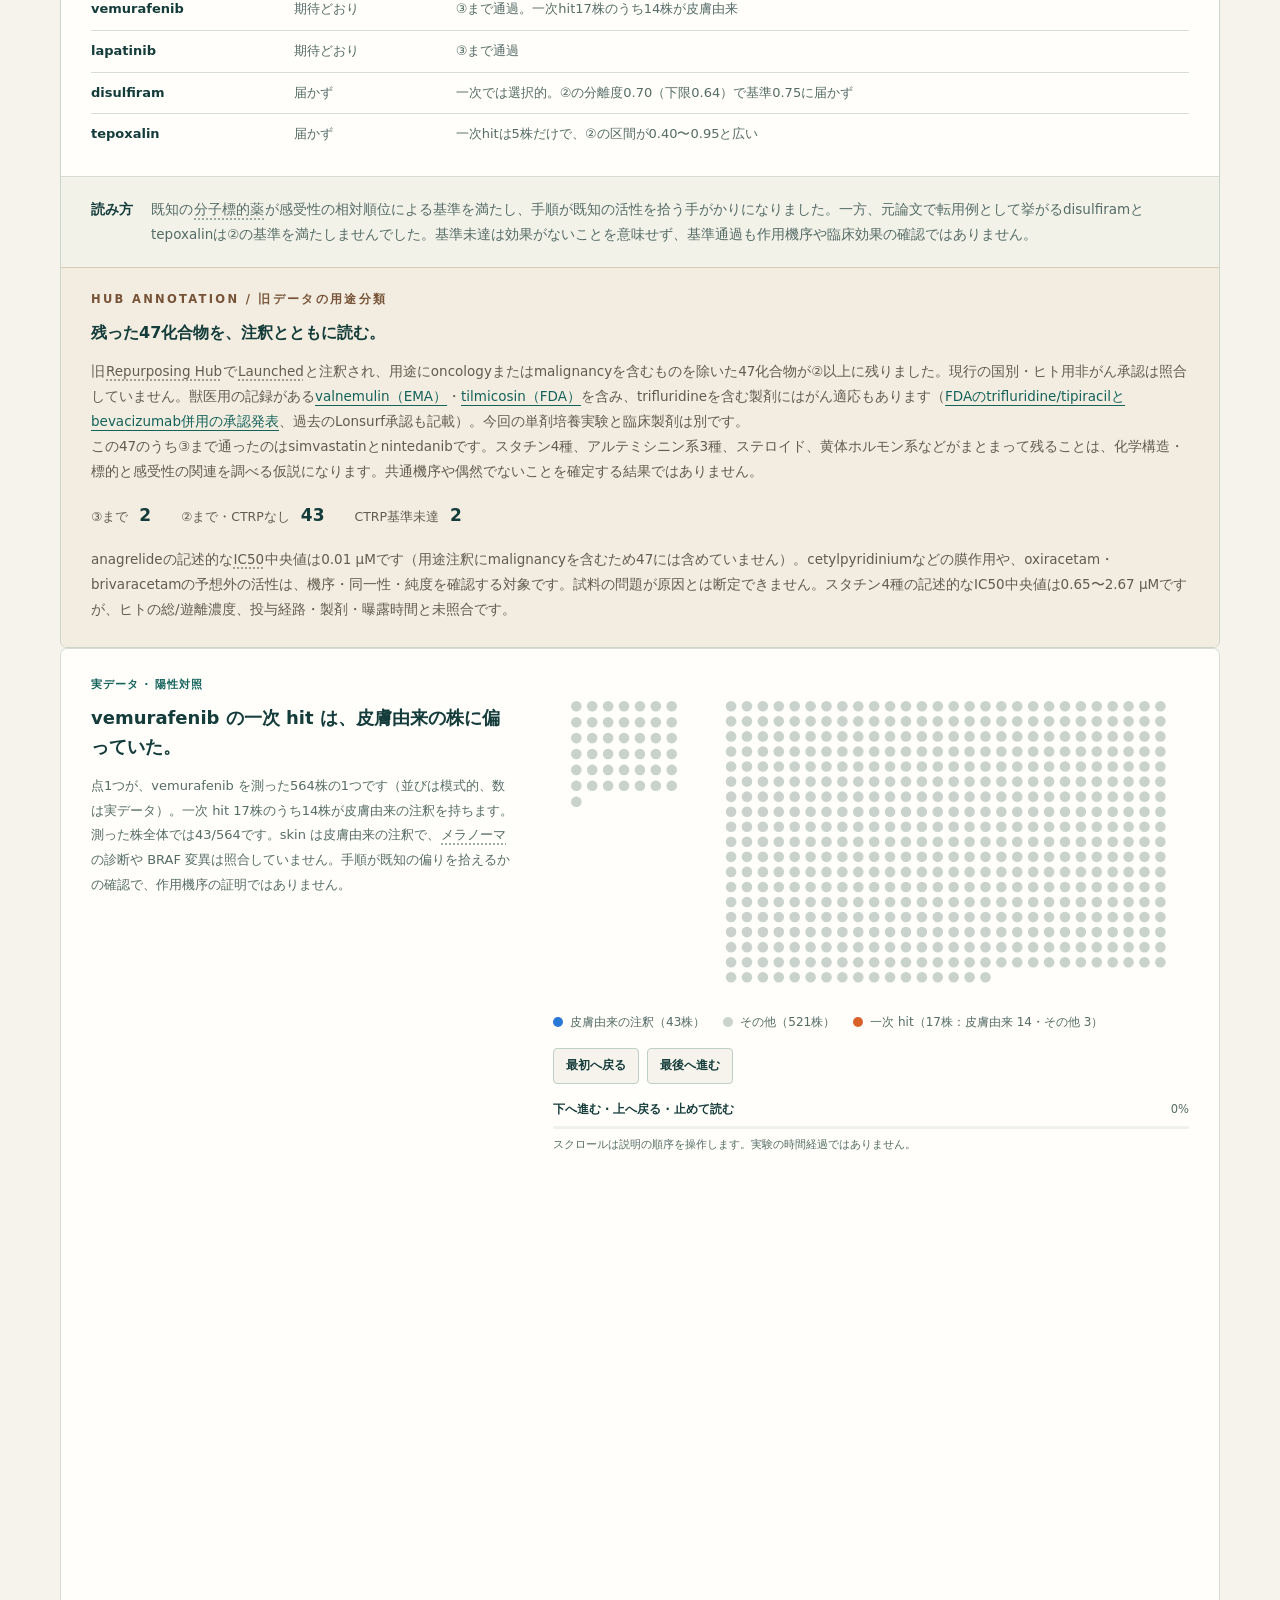
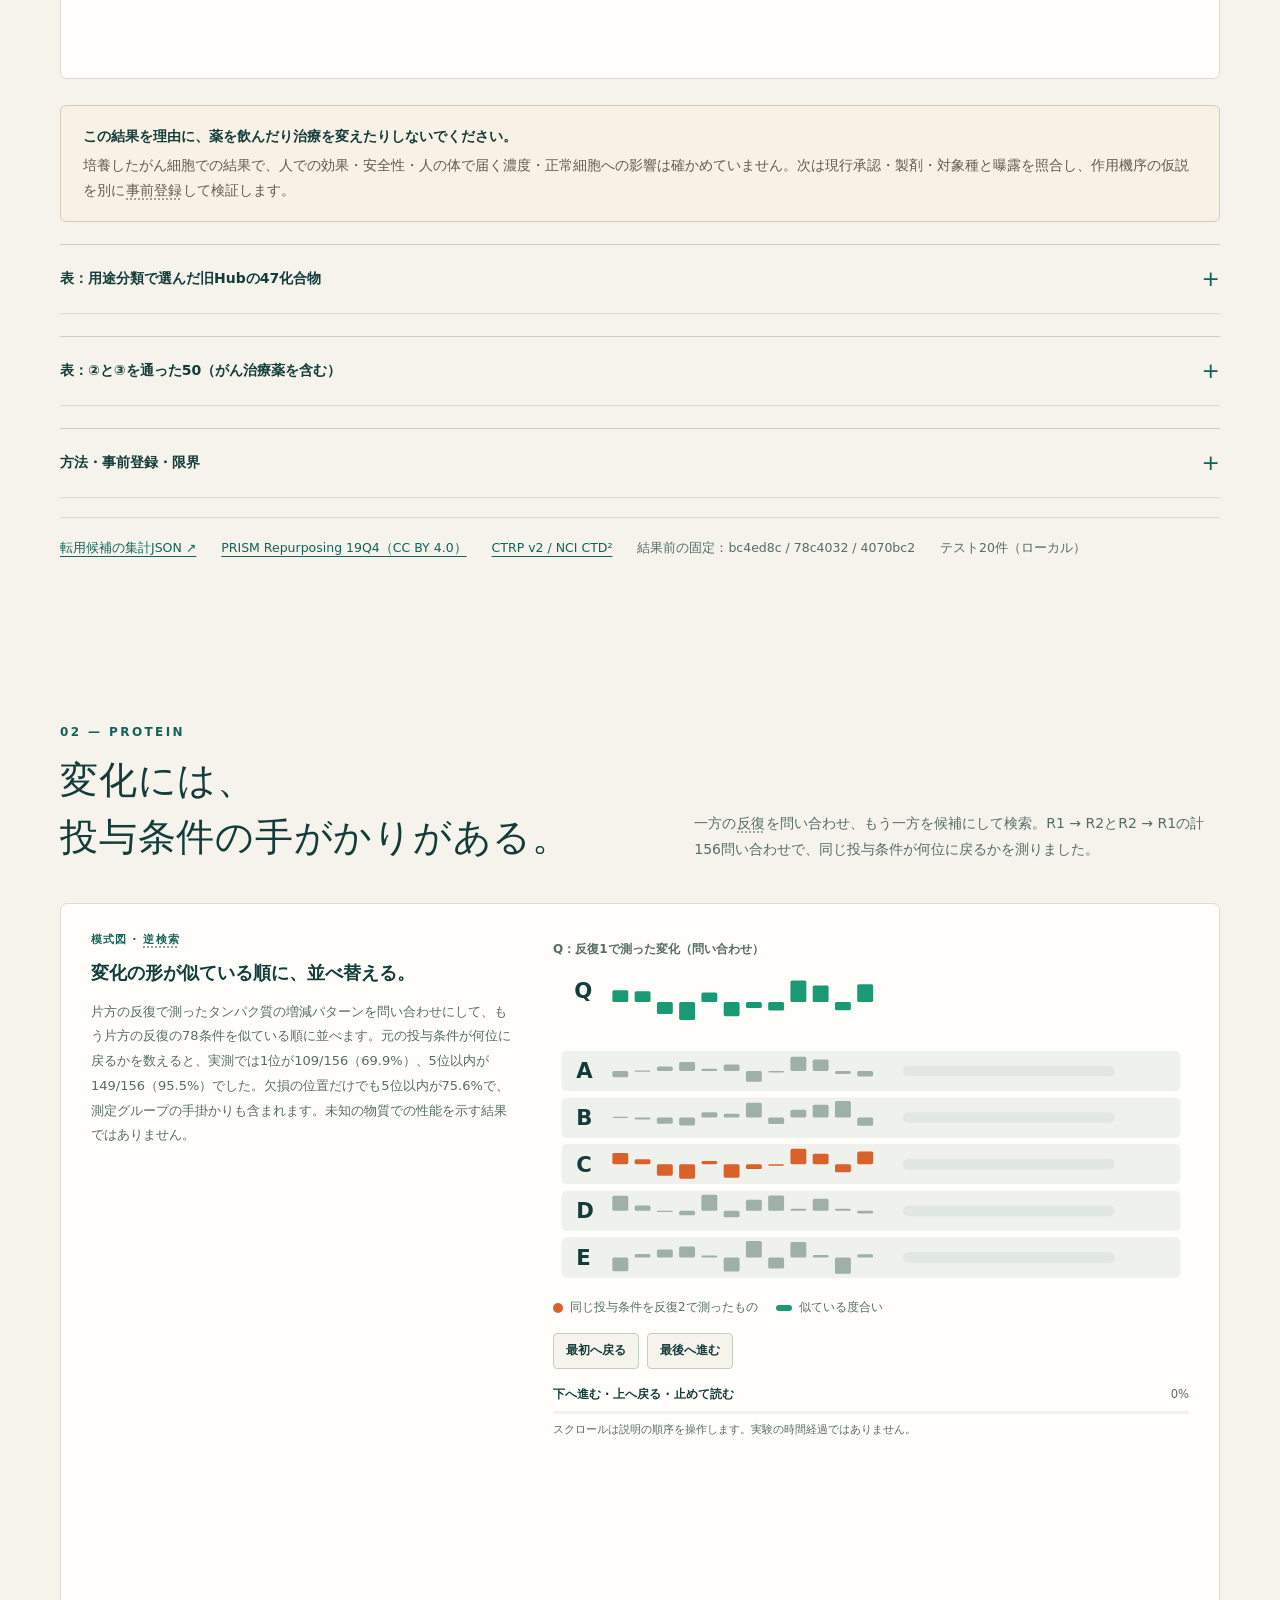
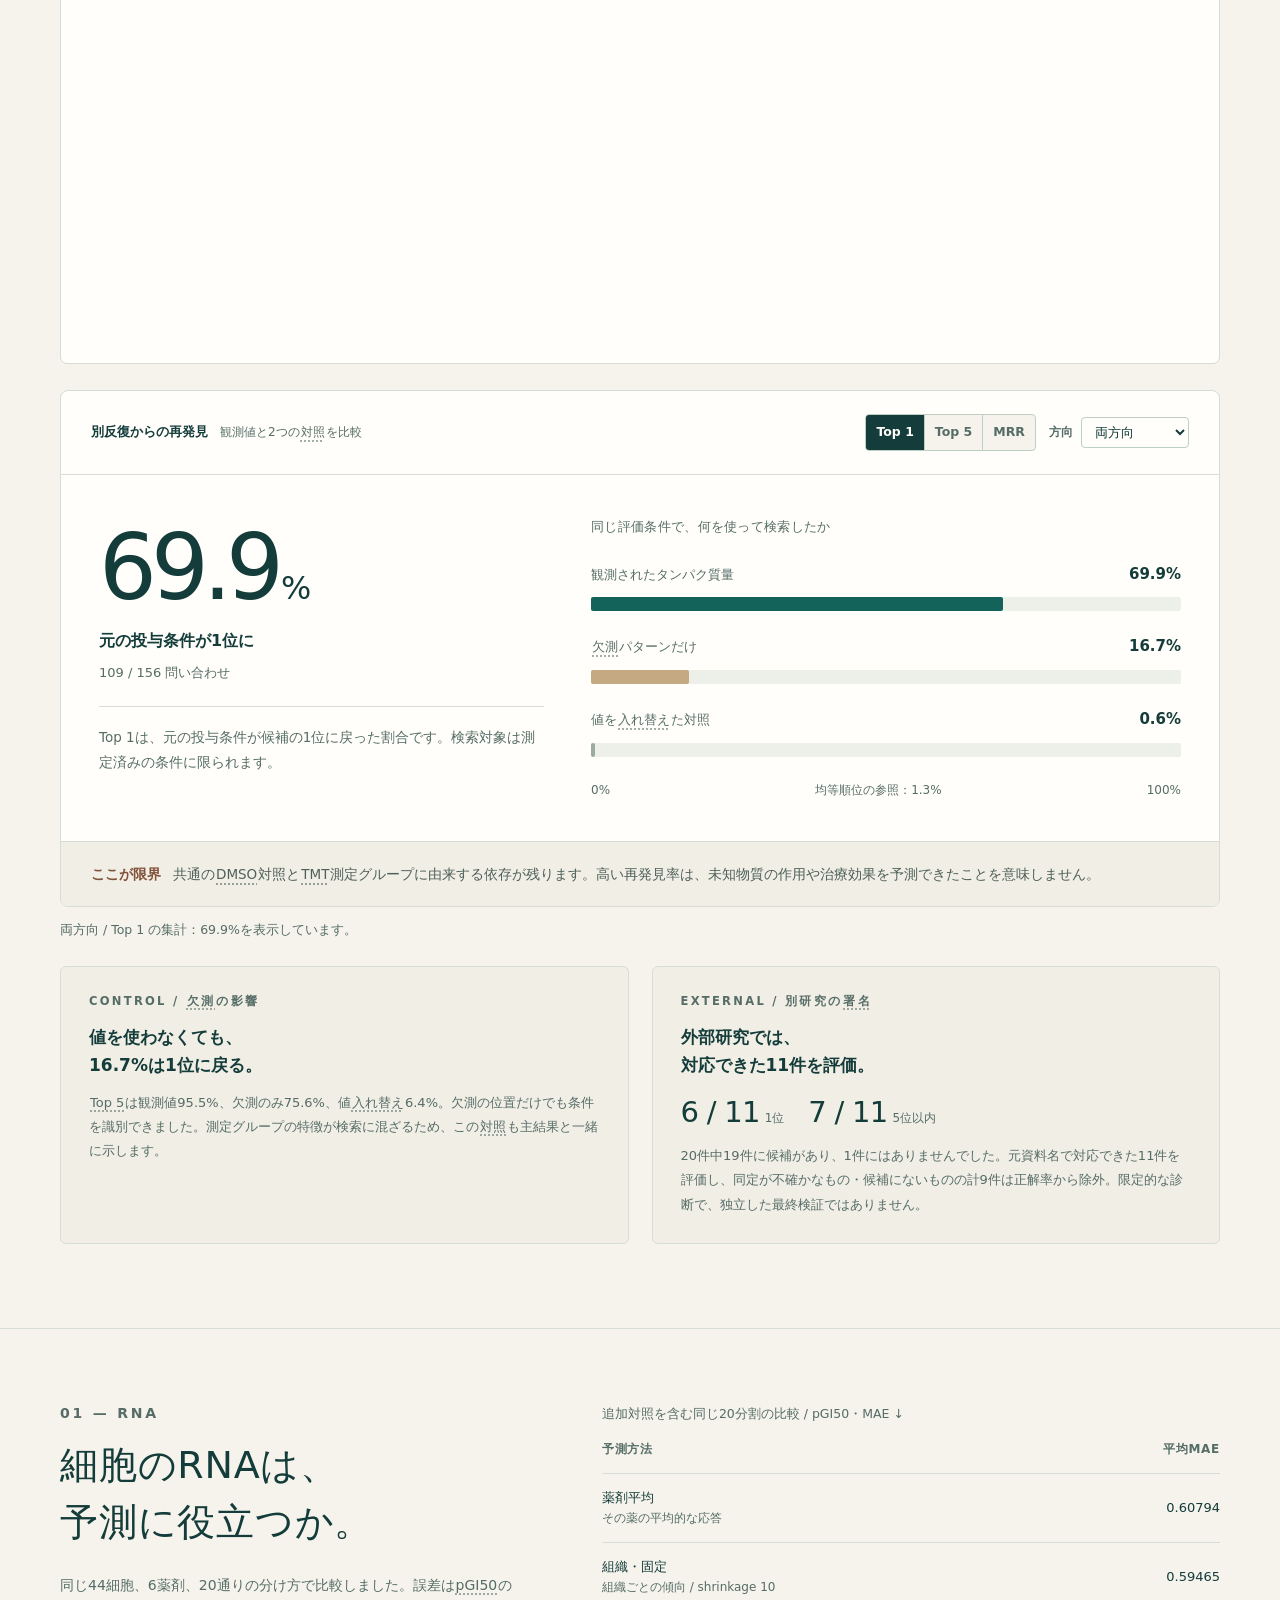
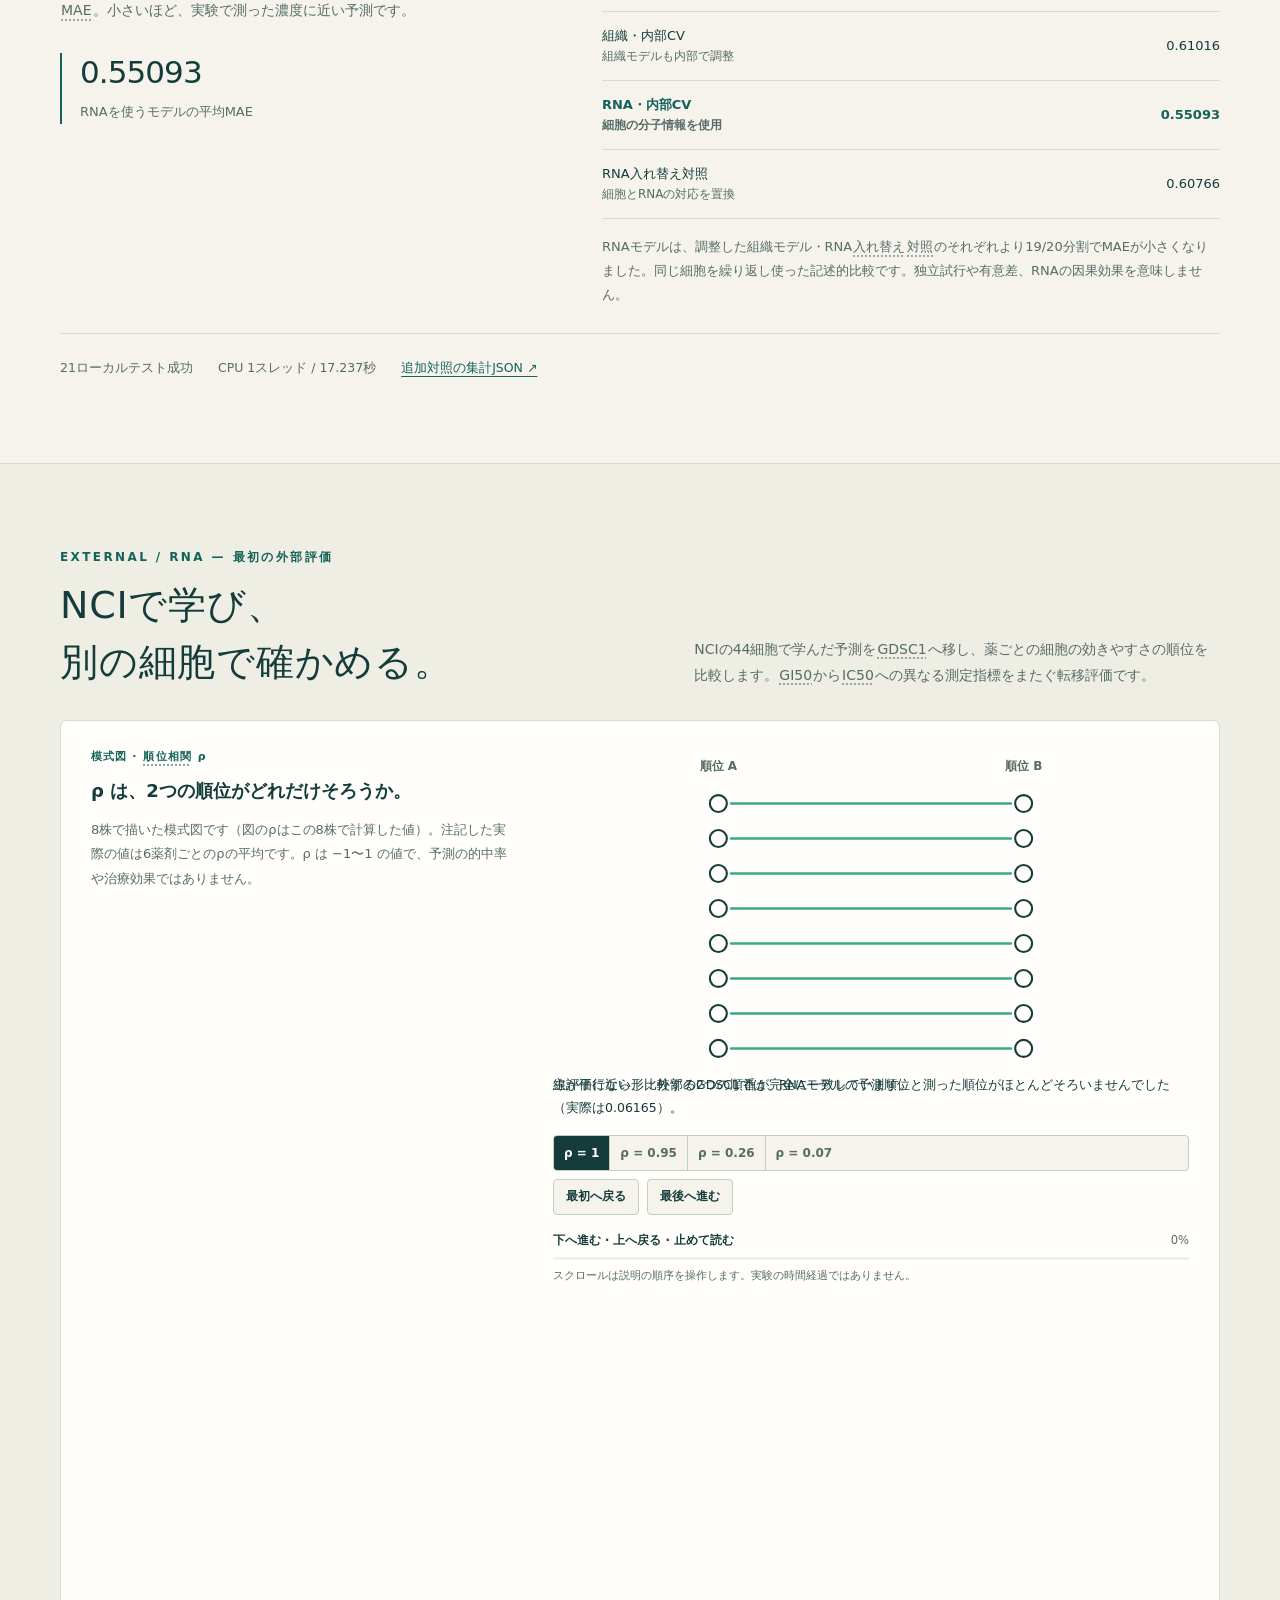
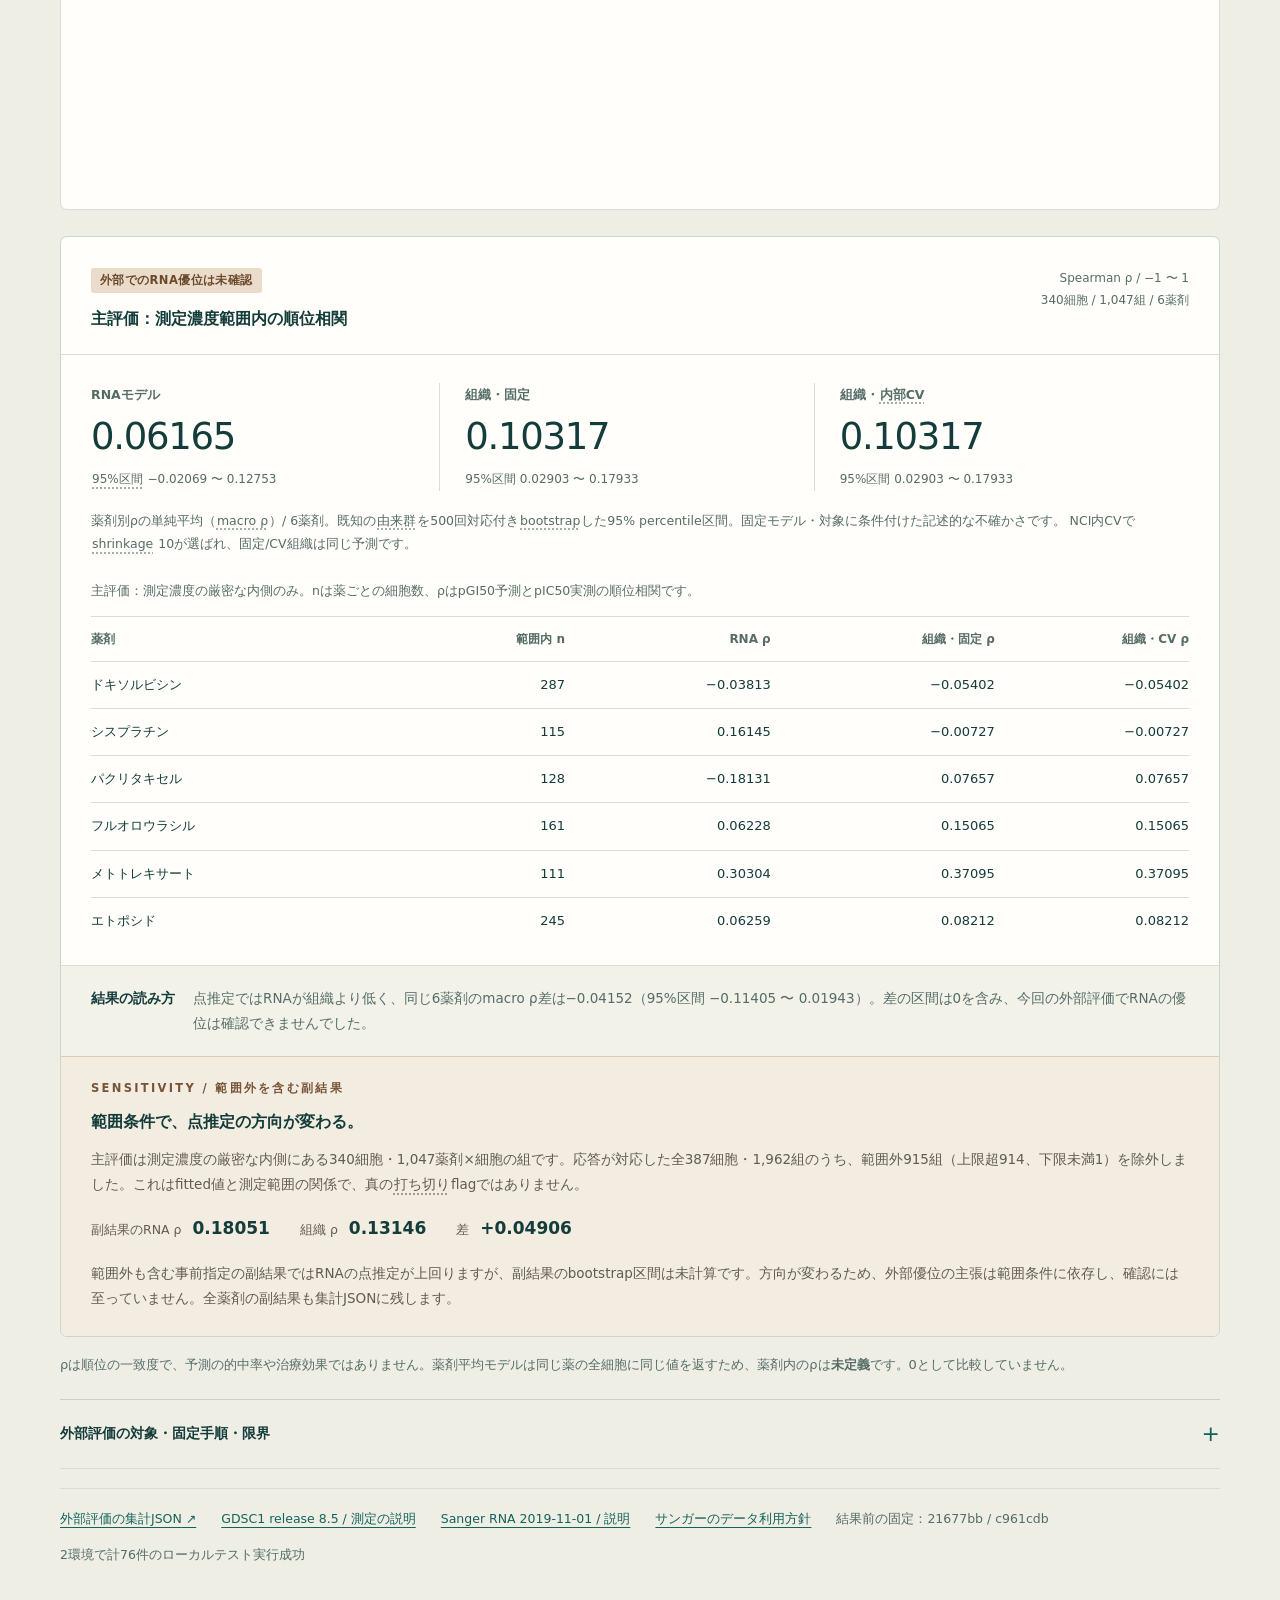
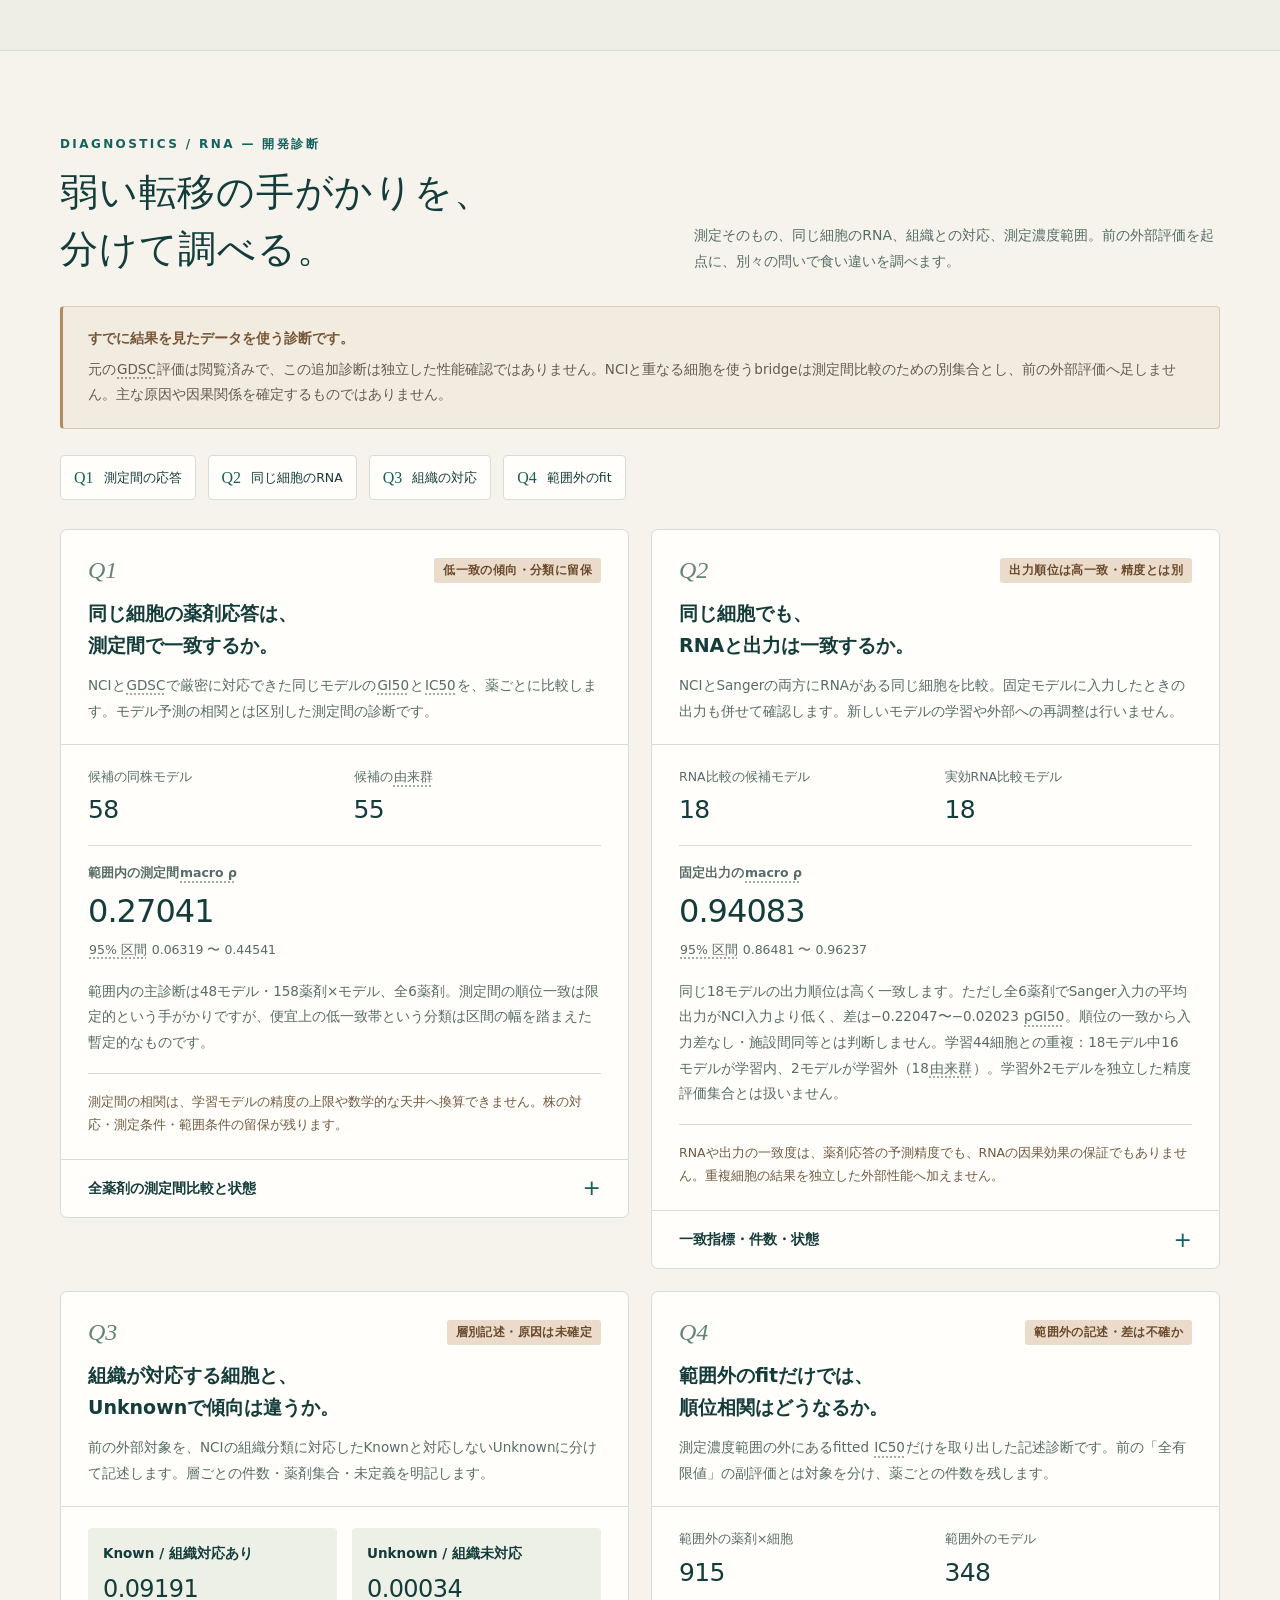
==== commit 0111dad5: "Add tap-to-explain glossary, light page motion and scroll performance fixes - glossary.js/css: first" ====
--- a/index.html
+++ b/index.html
@@ -15,8 +15,14 @@
 <link rel="alternate" hreflang="en" href="en.html">
 <link rel="stylesheet" href="site.css">
 <link rel="stylesheet" href="explain.css">
+<link rel="stylesheet" href="workflow.css">
+<link rel="stylesheet" href="motion.css">
+<link rel="stylesheet" href="glossary.css">
 <script src="site.js" defer></script>
 <script src="explain.js" defer></script>
+<script src="workflow.js" defer></script>
+<script src="motion.js" defer></script>
+<script src="glossary.js" defer></script>
 </head>
 <body>
 <a class="skip-link" href="#main">本文へ移動</a>
@@ -227,6 +233,67 @@
   <section class="section" id="workflow" aria-labelledby="workflow-title">
     <div class="container">
       <div class="section-heading"><div><p class="eyebrow">CONNECTED WORKFLOW / 探索的な接続</p><h2 id="workflow-title">変化から候補へ、<br>根拠をつなぐ。</h2></div><p>希望するタンパク質量の変化から実測の投与条件を検索し、既存のPRISM・CTRP集計を参照する研究用CLIを追加しました。類似度と薬剤応答の根拠を別々に保存し、応答を理由に検索順位を変えません。新しい治療候補の有効性を確かめた結果ではありません。</p></div>
+      <!-- Connected-workflow explanation: invented visuals; actual counts below. -->
+      <figure class="wf-story" id="workflow-animation" data-wf-story aria-labelledby="wf-title">
+        <div class="wf-intro"><div><h3 id="wf-title">MAENは、何をしている？</h3><p>量の違いを読み、似た記録を探し、分からないことを残します。棒・矢印・条件X/Y/Zは、すべて説明用の架空例です。実際の集計は図の下に示します。</p></div><span class="wf-label">模式図</span></div>
+        <div class="wf-track">
+          <div class="wf-board">
+            <nav class="wf-nav" aria-label="説明の段階へ移動"><button type="button" data-wf-jump="0">① 量の差</button><button type="button" data-wf-jump="1">② 似た変化</button><button type="button" data-wf-jump="2">③ 記録を添える</button><button type="button" data-wf-jump="3">④ 未確認</button></nav>
+            <p class="wf-help"><strong>下へ進む · 上へ戻る · 止めて読む</strong><span>スクロールで説明を操作</span></p>
+            <div class="wf-progress" aria-hidden="true"><i></i></div>
+            <div class="wf-panels">
+              <section class="wf-pane" data-wf-pane="0" aria-labelledby="wf-step-1">
+                <span class="wf-step">01 / どんな変化を指定する？</span><h4 id="wf-step-1">どの量を増やす・減らすか</h4><p>同じ測り方の「現在」と「指定した状態」を比べ、増やす・減らす・変えない、を取り出します。</p>
+                <ul class="wf-legend"><li><i class="wf-key" aria-hidden="true"></i>現在の量</li><li><i class="wf-key target" aria-hidden="true"></i>指定した量</li></ul>
+                <div class="wf-amounts"><div class="wf-amount-row"><span class="wf-protein-letter">A</span><div class="wf-bar-pair" aria-hidden="true"><i class="wf-current" style="--wf-length:25%"></i><i class="wf-requested" style="--wf-length:75%" data-wf-ratio="0.3333333333333333"></i></div><span class="wf-change ">＋ 増やす</span></div><div class="wf-amount-row"><span class="wf-protein-letter">B</span><div class="wf-bar-pair" aria-hidden="true"><i class="wf-current" style="--wf-length:75%"></i><i class="wf-requested" style="--wf-length:25%" data-wf-ratio="3"></i></div><span class="wf-change ">− 減らす</span></div><div class="wf-amount-row"><span class="wf-protein-letter">C</span><div class="wf-bar-pair" aria-hidden="true"><i class="wf-current" style="--wf-length:50%"></i><i class="wf-requested" style="--wf-length:50%" data-wf-ratio="1"></i></div><span class="wf-change same">0 同じ</span></div></div>
+                <ul class="wf-signature" aria-label="探したい変化（模式図）"><li>A ↑</li><li class="wf-down">B ↓</li><li class="wf-flat">C →</li></ul>
+                <p class="wf-small">A/B/Cは架空のタンパク質、量は仮の目盛りです。「指定した状態」が健康な状態とは限りません。</p>
+              </section>
+              <section class="wf-pane" data-wf-pane="1" aria-labelledby="wf-step-2">
+                <span class="wf-step">02 / 過去に似た記録はある？</span><h4 id="wf-step-2">似た変化を探す</h4><p>MCF7という培養がん細胞で、投与12時間後に測った78条件と、タンパク質の増減パターンを比べます。下の3条件は、考え方を示す架空例です。</p>
+                <p class="wf-query-label">探したい変化（模式図）</p><ul class="wf-signature"><li>A ↑</li><li class="wf-down">B ↓</li><li class="wf-flat">C →</li></ul>
+                <div class="wf-scan" aria-hidden="true"><i></i></div><ul class="wf-compare-list"><li class=""><strong>条件 X</strong><span class="wf-pattern"><small>A / B / C</small>↑ ↑ →</span></li><li class="wf-match"><strong>条件 Y</strong><span class="wf-pattern"><small>A / B / C</small>↑ ↓ →</span></li><li class=""><strong>条件 Z</strong><span class="wf-pattern"><small>A / B / C</small>↓ ↑ →</span></li></ul>
+                <p class="wf-small">未知の物質が起こす変化を、ここで予測しているわけではありません。</p>
+              </section>
+              <section class="wf-pane" data-wf-pane="2" aria-labelledby="wf-step-3">
+                <span class="wf-step">03 / 別の記録を添えられる？</span><h4 id="wf-step-3">別の実験の記録を添える</h4><p>まず似た順に並べます。次に、名称が対応する条件へ、既存の薬剤応答の記録を添えます。</p>
+                <ol class="wf-rank-list" aria-label="似た順の架空例"><li class="wf-rank-card"><span class="wf-rank-number" aria-hidden="true">1</span><div><strong>条件 Y <span class="wf-pattern">↑ ↓ →</span></strong><span class="wf-ref ">暫定参照：名称の対応のみ</span></div></li><li class="wf-rank-card"><span class="wf-rank-number" aria-hidden="true">2</span><div><strong>条件 X <span class="wf-pattern">↑ ↑ →</span></strong><span class="wf-ref unknown">対応未解決：この条件も保持</span></div></li><li class="wf-rank-card"><span class="wf-rank-number" aria-hidden="true">3</span><div><strong>条件 Z <span class="wf-pattern">↓ ↑ →</span></strong><span class="wf-ref unknown">対応未解決：この条件も保持</span></div></li></ol>
+                <p class="wf-keep">参照がなくても候補を消しません。記録を添えても、似た順は変えません。</p><p class="wf-small">名称が同じでも、化学構造・塩・試料が同じかは未確認です。</p>
+              </section>
+              <section class="wf-pane" data-wf-pane="3" aria-labelledby="wf-step-4">
+                <span class="wf-step">04 / 何がまだ分からない？</span><h4 id="wf-step-4">まだ分からないことを残す</h4><p>似た記録が見つかることと、望む作用を確かめることの間には、まだ調べる項目があります。</p>
+                <ul class="wf-open-list"><li><div><strong>同じ物質か</strong><span>構造・塩・試料の照合</span></div></li><li><div><strong>正常な細胞ではどうなるか</strong><span>がん細胞との比較</span></div></li><li><div><strong>体内で届く量か</strong><span>濃度と作用する時間</span></div></li><li><div><strong>別の研究でも成り立つか</strong><span>独立データと実験で確認</span></div></li></ul><p class="wf-small">「未確認」は、そのまま記録します。この図は治療効果や正常状態への回復を示していません。</p>
+              </section>
+            </div>
+          </div>
+        </div>
+        <figcaption class="wf-caption"><p>スクロールは説明の順序を操作します。実験の時間経過ではありません。</p>
+          <div class="wf-facts"><h4>ここからは実際の接続デモの集計</h4><p>公開済み・使用済みの8-azaguanine署名（35遺伝子）を入力した動作確認です。上の架空の棒や順位とは別の情報です。</p>
+            <div class="wf-counts">
+              <div class="wf-count-axis"><h5>78条件を「採点できるか」で見る</h5><ul><li><strong>74</strong><span>順位を付けられた</span></li><li><strong>4</strong><span>採点不能・理由を保存</span></li></ul></div>
+              <div class="wf-count-axis"><h5>同じ78条件を「名称対応」で見る</h5><ul><li><strong>30</strong><span>暫定的な名称対応</span></li><li><strong>48</strong><span>対応未解決・保持</span></li></ul></div>
+            </div><p>2つは同じ78条件の別の分け方です。74から30へ絞った結果ではありません。参照なしも採点不能も、全条件を残します。</p>
+            <details><summary>詳しい読み方</summary><p>順位あり74条件の内訳は、名称対応29・未解決45。採点不能4条件の内訳は、名称対応1・未解決3です。名称の対応は化学的同一性の証明ではありません。応答記録は別の細胞・用量・時間の測定で、治療効果の確認でもありません。RNAモデルは外部での優位が未確認のため、候補の通過条件に使いません。</p></details>
+          </div><p><a href="data/pipeline-summary.json">接続デモの集計と出典（JSON）</a></p>
+        </figcaption>
+      </figure>
+      <aside class="wf-audit" id="everyday-next" aria-labelledby="everyday-next-title">
+        <h3 id="everyday-next-title">身近な成分のRNA逆検索 · 2026年10月21日</h3>
+        <p>最初の資料照合では、固定8例のうち参照構造が対応する5成分に、2リリース合計821行のRNA署名メタデータがありました。独立な実験数や効果の件数ではありません。</p>
+        <p>続いてGSE70138の5成分・339署名から直接測定された978ランドマーク遺伝子を取り込み、別のローカル研究用CLIでRNA変化を照合します。同研究内の別濃度を比べる210件の記述的診断を、新しいページにまとめました。サイト上で入力・検索計算は行いません。</p>
+        <p>この210件では、測定群のラベルだけでも210/210件で同じ成分を特定できます。RNA変化と測定群の手掛かりを切り分けられず、独立した性能とは扱いません。正常状態の目標は未設定で、食品の効果は未検証、旧タンパク質検索とは未接続です。</p>
+        <p><a class="text-link" href="rna.html">RNA逆検索の範囲と診断を見る<span aria-hidden="true"> →</span></a></p>
+        <p><a class="text-link" href="everyday.html">8成分の資料照合記録とスクロール図<span aria-hidden="true"> →</span></a></p>
+      </aside>
+      <aside class="wf-audit" id="workflow-next-check" aria-labelledby="wf-audit-title">
+        <h3 id="wf-audit-title">次に進めた確認 · 2026年10月15日</h3>
+        <p>別研究でも検索が成り立つかを調べるため、物質と測定条件を照合しました。比較に必要な情報が足りない資料では数値の解析を始めず、足りない項目を記録しています。<strong>新しい独立検索の結果は、まだ出していません。</strong></p>
+        <details><summary>調査で分かったことと、次の条件</summary>
+          <ul><li>lapatinibの公開構造参照は照合できました。古い実験の原試料は識別情報が足りず、既存の名称対応を「同じ物質と確認済み」には変更していません。</li><li>BRPでは生物反復と測り直しを区別できました。ただし定量表の正規化と試料量の補正が未確認で、12時間の同時点対照も確認できません。数値検索は実行していません。</li><li>別のdecryptE研究では、旧カタログと同じ名称の16薬と、薬ごとの処理済みファイルを確認しました。測定は別の細胞Jurkat・18時間で、旧カタログのMCF7・12時間とは条件が異なります。試料対応表の取得と反復の確認が残っています。</li><li>KSR1研究では、薬単独の正規化済みタンパク質比の列を確認しました。対照の時点や操作条件、反復数が未確定のため、こちらも数値は未解析です。</li></ul>
+          <p>次は対照・試料対応・正規化の記録を揃え、使う条件と評価方法を結果を見る前に固定します。上の接続デモの件数・順位や、既存の評価結果は更新していません。</p>
+          <p>一次資料：<a href="https://pmc.ncbi.nlm.nih.gov/articles/PMC10392136/">BRP</a> · <a href="https://pmc.ncbi.nlm.nih.gov/articles/PMC11919725/">decryptE</a> · <a href="https://pmc.ncbi.nlm.nih.gov/articles/PMC4452580/">KSR1研究</a> · <a href="https://pubchem.ncbi.nlm.nih.gov/compound/208908">lapatinib参照構造</a></p>
+        </details>
+      </aside>
       <ol class="roadmap-grid">
         <li class="roadmap-step"><span class="step-number">01</span><span class="pill">入力を定義</span><h3>現在と目標の差を作る</h3><p>同じ測定法・正規化・単位と宣言されたタンパク質データから「目標−現在」を計算。共通して測れた遺伝子だけを使い、欠損をゼロで埋めません。目標が正常な状態を表すかは未検証です。</p></li>
         <li class="roadmap-step"><span class="step-number">02</span><span class="pill">78条件を保持</span><h3>既知の変化を検索する</h3><p>MCF7・12時間後の既存カタログを使い、似た変化・逆向きの変化を順位付け。元の用量を保持し、採点不能な条件も理由付きで残します。未知物質の変化は予測しません。</p></li>
--- a/site.css
+++ b/site.css
@@ -14,7 +14,7 @@
 .container{width:min(1160px,calc(100% - 80px));margin-inline:auto}
 .skip-link{position:fixed;top:8px;left:16px;transform:translateY(-180%);z-index:100;background:var(--surface);padding:9px 18px;border:2px solid var(--teal)}
 .skip-link:focus{transform:none}
-.site-header{position:sticky;top:0;z-index:20;background:rgba(245,243,236,.96);border-bottom:1px solid var(--line);backdrop-filter:blur(12px)}
+.site-header{position:sticky;top:0;z-index:20;background:rgba(245,243,236,.96);border-bottom:1px solid var(--line)}
 .header-inner{min-height:78px;display:flex;align-items:center;gap:36px}
 .brand{display:flex;align-items:center;gap:10px;text-decoration:none;color:var(--ink);font-size:22px;font-weight:800;letter-spacing:.12em;flex-shrink:0}
 .brand img{width:30px;height:30px}
--- a/workflow.css
+++ b/workflow.css
@@ -0,0 +1,98 @@
+/* A reversible explanation. All four panels are readable without JavaScript. */
+.wf-story{--wf-green:#14635b;--wf-warm:#a35235;--wf-soft:#e4eee7;--wf-faint:#f2f3ed;margin:0 0 32px;border:1px solid var(--line);border-radius:8px;background:var(--surface);padding:26px;min-width:0}
+.wf-intro{display:flex;justify-content:space-between;align-items:start;gap:18px;margin-bottom:18px}
+.wf-intro h3{font-size:21px;line-height:1.5;margin:0 0 7px;font-weight:650}
+.wf-intro p{font-size:13px;line-height:1.8;margin:0;color:var(--muted)}
+.wf-label{display:inline-block;flex-shrink:0;border:1px solid #a4b8ac;border-radius:3px;padding:3px 8px;font-size:11px;font-weight:700;line-height:1.6;color:var(--wf-green)}
+.wf-track{position:relative;min-width:0}
+.wf-board{background:var(--surface);min-width:0}
+.wf-nav{display:none;grid-template-columns:repeat(4,minmax(0,1fr));gap:5px;margin-bottom:13px}
+.wf-nav button{background:var(--wf-faint);border:1px solid #bacac0;border-radius:4px;padding:8px 5px;color:var(--ink);font:600 12px/1.5 var(--sans);min-width:0;overflow-wrap:anywhere}
+.wf-nav button[aria-current="step"]{background:var(--wf-green);border-color:var(--wf-green);color:#fffefa}
+.wf-nav button:focus-visible{outline:3px solid var(--wf-warm);outline-offset:3px}
+.wf-help{display:none;justify-content:space-between;gap:12px;font-size:12px;line-height:1.6;color:var(--muted);margin:0 0 9px}
+.wf-help strong{color:var(--ink);font-weight:650}
+.wf-progress{display:none;height:3px;background:var(--wf-soft);margin-bottom:15px;overflow:hidden}
+.wf-progress i{display:block;height:100%;width:100%;background:var(--wf-green);transform-origin:left center}
+.wf-panels{display:grid;grid-template-columns:repeat(2,minmax(0,1fr));gap:16px;min-width:0}
+.wf-pane{min-width:0;border:1px solid var(--line);border-radius:6px;background:var(--wf-faint);padding:20px}
+.wf-pane h4{font-size:20px;line-height:1.5;font-weight:650;margin:0 0 7px}
+.wf-step{display:block;font-size:11px;font-weight:750;letter-spacing:.06em;color:var(--wf-green);margin-bottom:7px}
+.wf-pane p{font-size:13px;line-height:1.8;color:var(--muted);margin:0 0 13px}
+.wf-pane p:last-child{margin-bottom:0}
+.wf-story .wf-small{font-size:12px;line-height:1.75}
+.wf-legend{display:flex;flex-wrap:wrap;gap:5px 15px;list-style:none;padding:0;margin:13px 0 10px;font-size:12px;line-height:1.6}
+.wf-legend li{display:flex;align-items:center;gap:6px}
+.wf-key{display:inline-block;width:17px;height:8px;background:var(--wf-green);border:1px solid var(--wf-green)}
+.wf-key.target{background:var(--wf-warm);border-color:var(--wf-warm);height:5px}
+.wf-amounts{display:grid;gap:12px;margin-bottom:15px}
+.wf-amount-row{display:grid;grid-template-columns:1.5em minmax(0,1fr) 4.3em;gap:10px;align-items:center}
+.wf-protein-letter{font-size:15px;font-weight:750;line-height:1.4}
+.wf-bar-pair{display:grid;gap:5px;background:repeating-linear-gradient(90deg,transparent 0,transparent calc(25% - 1px),#d9e2d9 calc(25% - 1px),#d9e2d9 25%);padding:5px 0;min-width:0}
+.wf-current,.wf-requested{display:block;width:var(--wf-length);height:9px;background:var(--wf-green);transform-origin:left center}
+.wf-requested{height:6px;background:var(--wf-warm)}
+.wf-change{font-size:12px;font-weight:750;line-height:1.4;text-align:center;color:var(--wf-warm)}
+.wf-change.same{color:var(--ink)}
+.wf-signature{display:flex;flex-wrap:wrap;gap:7px;margin:12px 0 14px;list-style:none;padding:0}
+.wf-signature li{font-size:15px;font-weight:700;line-height:1.4;border:1px solid #9fb7a9;background:var(--surface);border-radius:4px;padding:8px 12px;white-space:nowrap}
+.wf-signature .wf-down{border-style:dashed}
+.wf-signature .wf-flat{border-style:double;border-width:3px;padding:6px 10px}
+.wf-query-label{font-size:12px;font-weight:700;margin:0 0 6px!important;color:var(--ink)!important}
+.wf-compare-list{display:grid;gap:9px;list-style:none;padding:0;margin:0 0 13px}
+.wf-compare-list li{display:flex;justify-content:space-between;gap:12px;align-items:center;min-width:0;padding:10px 12px;border:1px solid #b6c8bc;border-radius:4px;background:var(--surface)}
+.wf-compare-list strong{font-size:13px;line-height:1.5;white-space:nowrap}
+.wf-pattern{font-size:15px;line-height:1.5;font-weight:700;letter-spacing:.08em;white-space:nowrap}
+.wf-pattern small{font:500 11px/1.5 var(--sans);letter-spacing:0;margin-right:9px}
+.wf-compare-list .wf-match{border:2px solid var(--wf-green);padding:9px 11px;background:#e4eee7}
+.wf-scan{height:4px;margin:-3px 0 12px;background:#d7e3da;overflow:hidden}
+.wf-scan i{display:block;width:100%;height:100%;background:var(--wf-green);transform-origin:left center}
+.wf-rank-list{list-style:none;padding:0;margin:14px 0;display:grid;grid-auto-rows:1fr;gap:10px}
+.wf-rank-card{display:grid;grid-template-columns:1.5em minmax(0,1fr);align-items:start;gap:9px;border:1px solid #b6c8bc;border-radius:4px;background:var(--surface);padding:11px;min-width:0;position:relative}
+.wf-rank-card:first-child{border:2px solid var(--wf-green);padding:10px}
+.wf-rank-number{font-size:17px;line-height:1.5;font-weight:750;color:var(--wf-green)}
+.wf-rank-card strong{display:block;font-size:14px;line-height:1.5;margin-bottom:4px}
+.wf-ref{display:block;font-size:12px;line-height:1.65;color:var(--wf-green);font-weight:650}
+.wf-ref.unknown{color:var(--wf-warm)}
+.wf-ref::before{content:"▣ ";font-size:14px}
+.wf-ref.unknown::before{content:"? ";font-size:14px}
+.wf-keep{font-size:12px!important;font-weight:700;color:var(--ink)!important;border-left:3px solid var(--wf-warm);padding-left:10px}
+.wf-open-list{list-style:none;margin:14px 0;padding:0;display:grid;gap:9px}
+.wf-open-list li{display:flex;gap:10px;align-items:start;border:1px dashed #a88b72;background:var(--surface);padding:10px 12px;border-radius:4px;font-size:13px;line-height:1.6}
+.wf-open-list li::before{content:"?";display:inline-grid;place-items:center;width:22px;height:22px;border:1px solid var(--wf-warm);color:var(--wf-warm);font-weight:750;line-height:1;flex-shrink:0}
+.wf-open-list strong{display:block;color:var(--ink)}
+.wf-open-list span{color:var(--muted)}
+.wf-caption{font-size:12px;line-height:1.85;color:var(--muted);margin-top:18px}
+.wf-caption>p{margin:0 0 10px}
+.wf-caption>p:last-child{margin-bottom:0}
+.wf-facts{margin:22px 0 13px;border-top:1px solid var(--line);padding-top:18px}
+.wf-facts h4{font-size:15px;line-height:1.6;margin:0 0 6px;font-weight:700;color:var(--ink)}
+.wf-facts>p{margin:0 0 12px}
+.wf-counts{display:grid;grid-template-columns:repeat(2,minmax(0,1fr));gap:12px;margin-bottom:12px}
+.wf-count-axis{background:var(--wf-faint);border:1px solid var(--line);border-radius:5px;padding:13px 15px;min-width:0}
+.wf-count-axis h5{font-size:12px;line-height:1.6;margin:0 0 8px;color:var(--ink)}
+.wf-count-axis ul{list-style:none;margin:0;padding:0;display:grid;gap:7px}
+.wf-count-axis li{display:flex;gap:10px;align-items:baseline;font-size:12px;line-height:1.6}
+.wf-count-axis strong{font-size:22px;line-height:1.3;font-weight:650;color:var(--ink);min-width:2ch;font-variant-numeric:tabular-nums}
+.wf-story details{font-size:12px;line-height:1.85}
+.wf-story details p{margin:10px 0 0;color:var(--muted)}
+.wf-scroll .wf-nav,.wf-scroll .wf-help{display:flex}
+.wf-scroll .wf-nav{display:grid}
+.wf-scroll .wf-progress{display:block}
+.wf-scroll .wf-panels{grid-template-columns:minmax(0,1fr);gap:0}
+.wf-scroll .wf-pane{grid-area:1/1;visibility:hidden}
+.wf-scroll .wf-pane[data-wf-visible="true"]{visibility:visible}
+.wf-scroll .wf-board{padding-block:8px}
+.wf-track[data-wf-pinned="true"] .wf-board{position:sticky;top:var(--wf-pin-top)}
+.wf-scroll .wf-flow .wf-panels{gap:18px}
+.wf-scroll .wf-flow .wf-pane{grid-area:auto;visibility:visible}
+.wf-story,.wf-story *{animation:none!important;transition:none!important}
+@media(max-width:900px){.wf-story{padding:22px}.wf-pane{padding:18px}.wf-intro h3{font-size:19px}}
+@media(max-width:600px){.wf-story{padding:16px}.wf-intro{display:block}.wf-label{margin-top:11px}.wf-intro h3{font-size:18px}.wf-panels,.wf-counts{grid-template-columns:minmax(0,1fr)}.wf-pane{padding:15px}.wf-pane h4{font-size:18px}.wf-nav button{font-size:11px;padding:8px 3px}.wf-help{font-size:11px}.wf-help span{display:none}.wf-amount-row{gap:7px;grid-template-columns:1.2em minmax(0,1fr) 3.8em}.wf-pattern{font-size:14px;letter-spacing:.04em}.wf-pattern small{display:none}.wf-compare-list li{padding:9px}.wf-compare-list .wf-match{padding:8px}.wf-signature li{padding:7px 10px}.wf-signature .wf-flat{padding:5px 8px}.wf-open-list li{padding:9px}.wf-count-axis{padding:12px 14px}}
+@media(prefers-reduced-motion:reduce){.wf-story .wf-track{height:auto!important}.wf-story .wf-board{position:static!important}.wf-story .wf-nav,.wf-story .wf-help,.wf-story .wf-progress{display:none!important}.wf-story .wf-panels{display:grid;grid-template-columns:minmax(0,1fr);gap:16px}.wf-story .wf-pane{grid-area:auto;visibility:visible!important}.wf-story .wf-requested,.wf-story .wf-rank-card,.wf-story .wf-ref,.wf-story .wf-scan i{transform:none!important;opacity:1!important}}
+@media print{.wf-story{padding:16px}.wf-story .wf-track{height:auto!important}.wf-story .wf-board{position:static!important}.wf-story .wf-nav,.wf-story .wf-help,.wf-story .wf-progress{display:none!important}.wf-story .wf-panels{grid-template-columns:minmax(0,1fr);gap:14px}.wf-story .wf-pane{grid-area:auto;visibility:visible!important;break-inside:avoid}.wf-story .wf-requested,.wf-story .wf-rank-card,.wf-story .wf-ref,.wf-story .wf-scan i{transform:none!important;opacity:1!important}.wf-counts{grid-template-columns:minmax(0,1fr)}}
+
+/* New readiness note is scoped separately from legacy flex result notes. */
+.wf-audit{padding:22px;margin:0 0 30px;border:1px solid var(--line);border-radius:6px;background:#f0eee5;min-width:0;overflow-wrap:anywhere;font-size:13px;line-height:1.9;color:var(--muted)}
+.wf-audit h3{margin:0 0 10px;font-size:18px;line-height:1.6;color:var(--ink)}
+.wf-audit p{margin:0 0 12px}.wf-audit p:last-child{margin-bottom:0}.wf-audit strong{color:var(--ink);white-space:normal}.wf-audit li{margin-bottom:9px}.wf-audit summary{font-size:13px}
+@media(max-width:600px){.wf-audit{padding:17px}.wf-audit h3{font-size:16px}.wf-audit ul{padding-left:1.4em}}
--- a/motion.css
+++ b/motion.css
@@ -0,0 +1,21 @@
+/* Page motion added by motion.js. Without the script nothing here hides content. */
+.mo-progress{position:fixed;z-index:40;top:0;left:0;right:0;height:3px;pointer-events:none}
+.mo-progress i{display:block;height:100%;background:linear-gradient(90deg,#1a9a74,#2a78d6);transform:scaleX(0);transform-origin:left center}
+
+/* Off-screen hero drawing does not need to keep animating. */
+.hero.mo-paused,.hero.mo-paused *,.hero.mo-paused::before,.hero.mo-paused::after,
+.hero.mo-paused-tab,.hero.mo-paused-tab *,.hero.mo-paused-tab::before,.hero.mo-paused-tab::after{animation-play-state:paused!important}
+
+/* Current section in the top navigation. */
+.nav-links a{position:relative}
+.nav-links a::after{content:"";position:absolute;left:0;right:0;bottom:-6px;height:2px;border-radius:2px;background:currentColor;transform:scaleX(0);transform-origin:left center;transition:transform .25s cubic-bezier(.2,.8,.2,1)}
+.nav-links a[aria-current="location"]::after{transform:scaleX(1)}
+
+/* Entrance: quick fade and rise. */
+.mo-rv{opacity:0;transform:translateY(18px)}
+.mo-rv.mo-in{opacity:1;transform:none;transition:opacity .45s ease var(--mo-delay,0ms),transform .55s cubic-bezier(.2,.8,.2,1) var(--mo-delay,0ms)}
+.mo-counting{font-variant-numeric:tabular-nums}
+
+@media(max-width:780px){.nav-links a::after{display:none}}
+@media(prefers-reduced-motion:reduce){.mo-rv{opacity:1!important;transform:none!important}.nav-links a::after{transition:none}}
+@media print{.mo-progress{display:none}.mo-rv{opacity:1!important;transform:none!important}}
--- a/glossary.css
+++ b/glossary.css
@@ -0,0 +1,37 @@
+/* Tap-to-explain terms. Buttons are added by glossary.js only. */
+.gl-term,.gl-pop{--gl-accent:#14635b;--gl-ink:#143c3a;--gl-muted:#566c67;--gl-line:#d6ddd5;--gl-surface:#fffefa;--gl-soft:#eaf1eb}
+.gl-term{display:inline;margin:0;padding:0 1px;border:0;border-radius:3px;background:none;color:inherit;font:inherit;line-height:inherit;letter-spacing:inherit;text-align:inherit;text-decoration:underline dotted 1.5px;text-decoration-color:color-mix(in srgb,currentColor 55%,transparent);text-underline-offset:4px;cursor:help;transition:background-color .15s ease,text-decoration-color .15s ease}
+.gl-term:hover,.gl-term[aria-expanded="true"]{background:color-mix(in srgb,currentColor 11%,transparent);text-decoration-color:currentColor}
+.gl-term:focus-visible{outline:2px solid #a35235;outline-offset:2px}
+.gl-hint{display:flex;align-items:center;gap:9px;margin:10px 0 24px;font-size:12.5px;line-height:1.6;opacity:.9}
+.hero-lead+.gl-hint{margin-top:-14px}
+.gl-hint-mark{display:inline-grid;place-items:center;flex:none;width:20px;height:20px;border:1.5px dotted currentColor;border-radius:50%;font-size:11px;font-weight:800;line-height:1}
+
+.gl-pop{position:fixed;z-index:60;top:0;left:0;width:min(360px,calc(100vw - 24px));color:var(--gl-ink);opacity:0;transform:translateY(6px) scale(.98);transform-origin:50% 0;transition:opacity .16s ease,transform .18s cubic-bezier(.2,.8,.2,1);pointer-events:none}
+.gl-pop[data-side="above"]{transform-origin:50% 100%;transform:translateY(-6px) scale(.98)}
+.gl-pop.is-open{opacity:1;transform:none;pointer-events:auto}
+.gl-pop[hidden]{display:none}
+.gl-card{position:relative;padding:16px 44px 16px 18px;background:var(--gl-surface);border:1px solid var(--gl-line);border-radius:10px;box-shadow:0 14px 38px rgba(16,63,59,.18),0 2px 6px rgba(16,63,59,.08);font:14px/1.75 system-ui,-apple-system,"Hiragino Kaku Gothic ProN","Yu Gothic",Meiryo,sans-serif;text-align:left;outline:none}
+.gl-kicker{margin:0 0 2px;font-size:10.5px;font-weight:750;letter-spacing:.14em;color:var(--gl-accent)}
+.gl-title{margin:0 0 6px;font-size:17px;font-weight:750;line-height:1.45}
+.gl-def{margin:0}
+.gl-row{display:grid;grid-template-columns:auto 1fr;gap:4px 10px;margin:10px 0 0;padding-top:10px;border-top:1px solid var(--gl-line);font-size:13px;line-height:1.7;color:var(--gl-muted)}
+.gl-row[hidden]{display:none}
+.gl-row>span:first-child{font-size:10.5px;font-weight:750;line-height:2.1;letter-spacing:.06em;white-space:nowrap;color:var(--gl-accent)}
+.gl-site>span:first-child{color:#a35235}
+.gl-close{position:absolute;top:8px;right:8px;display:grid;place-items:center;width:32px;height:32px;padding:0;border:0;border-radius:50%;background:transparent;color:var(--gl-muted);font-size:21px;line-height:1;cursor:pointer}
+.gl-close:hover{background:var(--gl-soft);color:var(--gl-ink)}
+.gl-close:focus-visible{outline:2px solid #a35235;outline-offset:1px}
+.gl-arrow{position:absolute;top:-6px;width:12px;height:12px;margin-left:-6px;background:var(--gl-surface);border:1px solid var(--gl-line);border-right:0;border-bottom:0;transform:rotate(45deg)}
+.gl-pop[data-side="above"] .gl-arrow{top:auto;bottom:-6px;transform:rotate(225deg)}
+
+/* Small screens: a sheet from the bottom edge, thumb-reachable. */
+.gl-pop[data-mode="sheet"]{top:auto!important;left:0!important;right:0;bottom:0;width:100%;transform:translateY(100%);transition:opacity .14s ease,transform .22s cubic-bezier(.2,.8,.2,1)}
+.gl-pop[data-mode="sheet"].is-open{transform:none}
+.gl-pop[data-mode="sheet"] .gl-arrow{display:none}
+.gl-pop[data-mode="sheet"] .gl-card{max-height:min(62vh,460px);overflow:auto;padding:22px 48px calc(20px + env(safe-area-inset-bottom)) 20px;border-radius:16px 16px 0 0;border-bottom:0;box-shadow:0 -10px 34px rgba(16,63,59,.2)}
+.gl-pop[data-mode="sheet"] .gl-card::before{content:"";position:absolute;top:8px;left:50%;width:38px;height:4px;margin-left:-19px;border-radius:2px;background:var(--gl-line)}
+.gl-pop[data-mode="sheet"] .gl-close{top:12px;right:10px}
+
+@media(prefers-reduced-motion:reduce){.gl-term,.gl-pop,.gl-pop[data-mode="sheet"]{transition:none!important}.gl-pop{transform:none!important}}
+@media print{.gl-pop,.gl-hint{display:none!important}.gl-term{text-decoration:none;padding:0}}
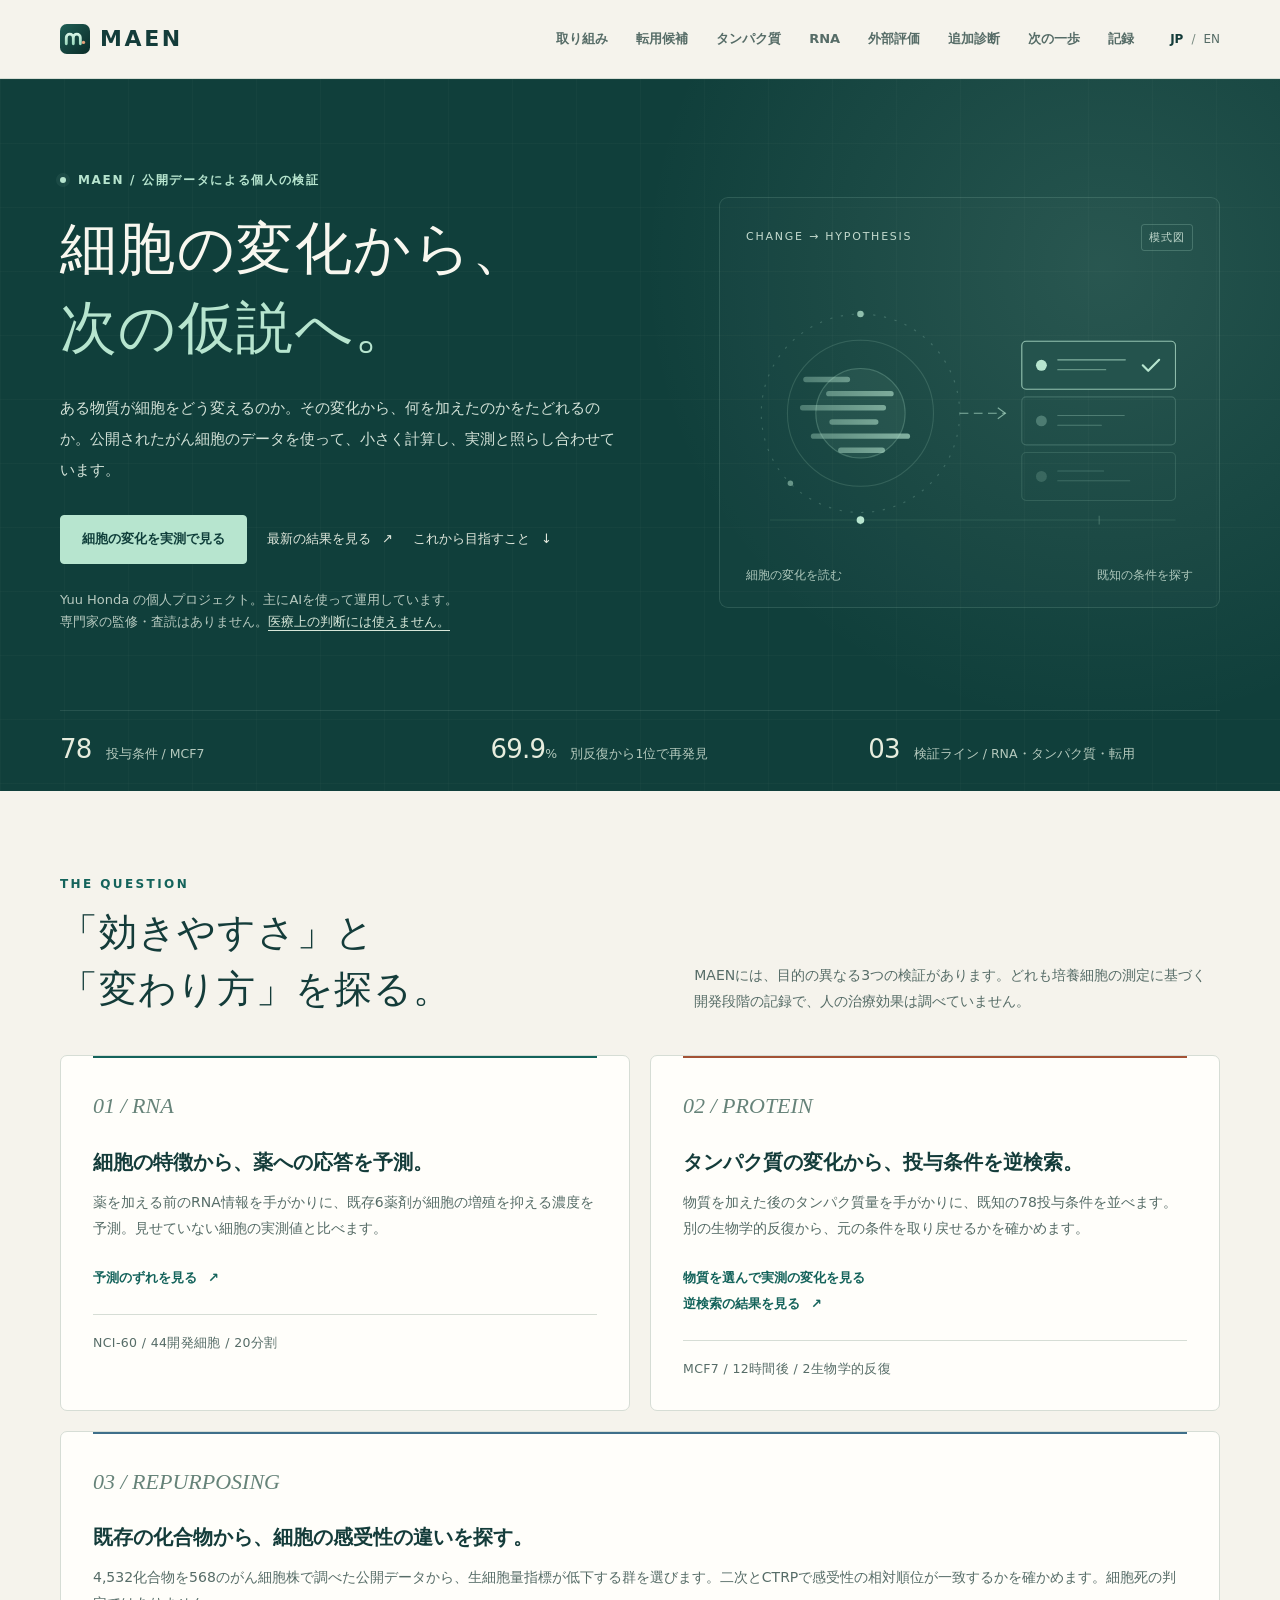
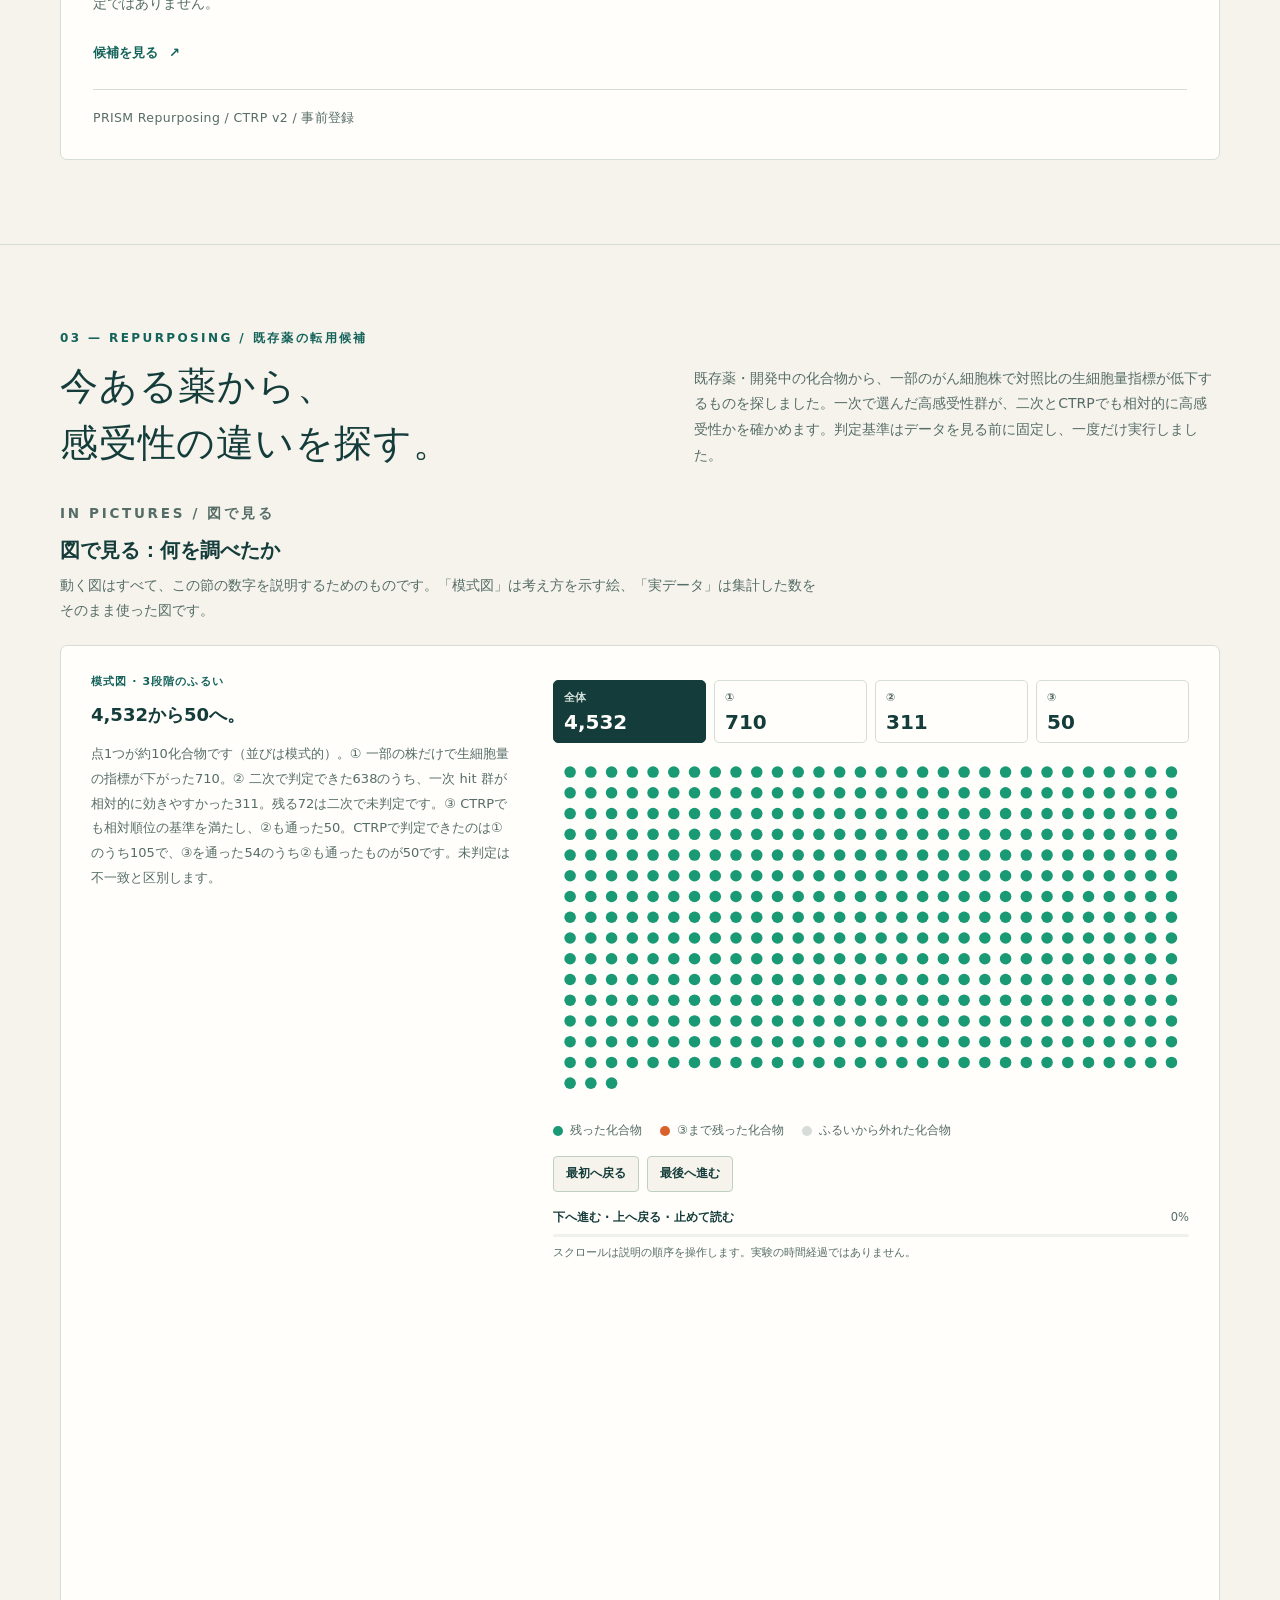
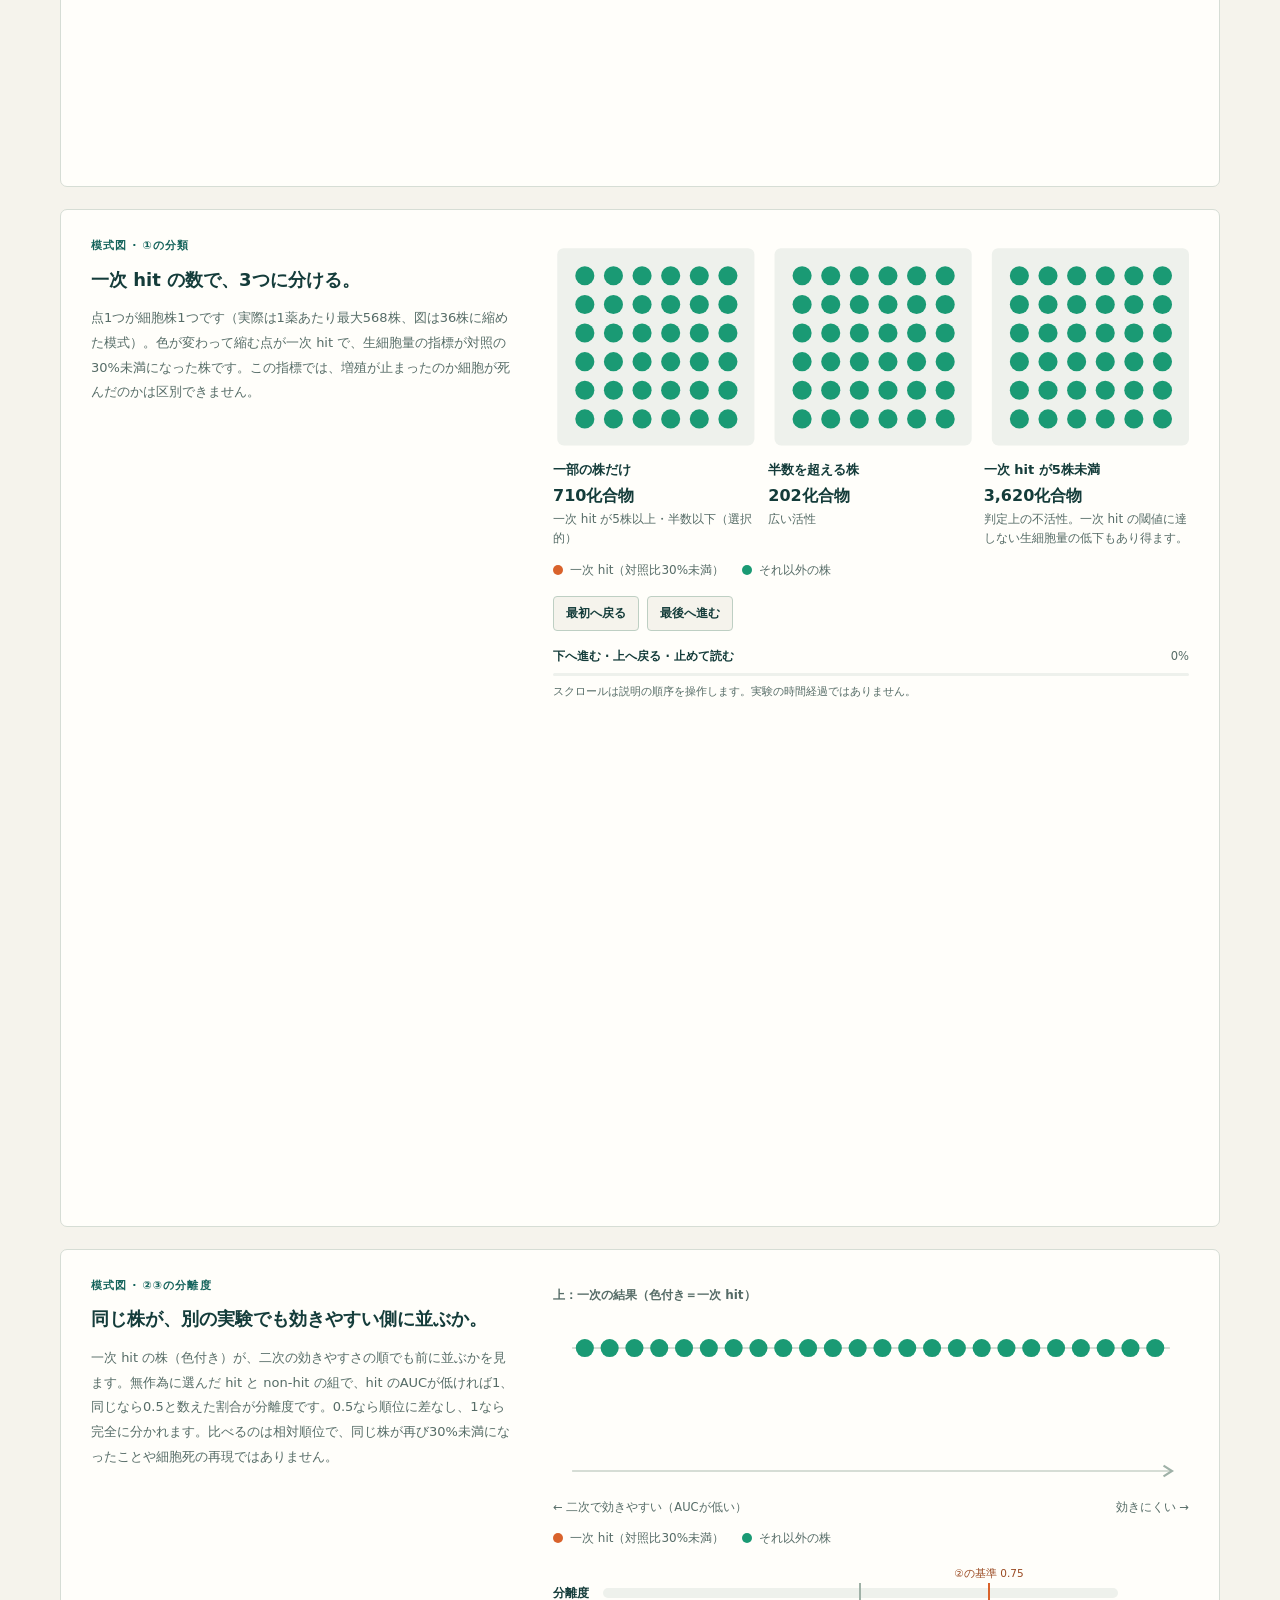
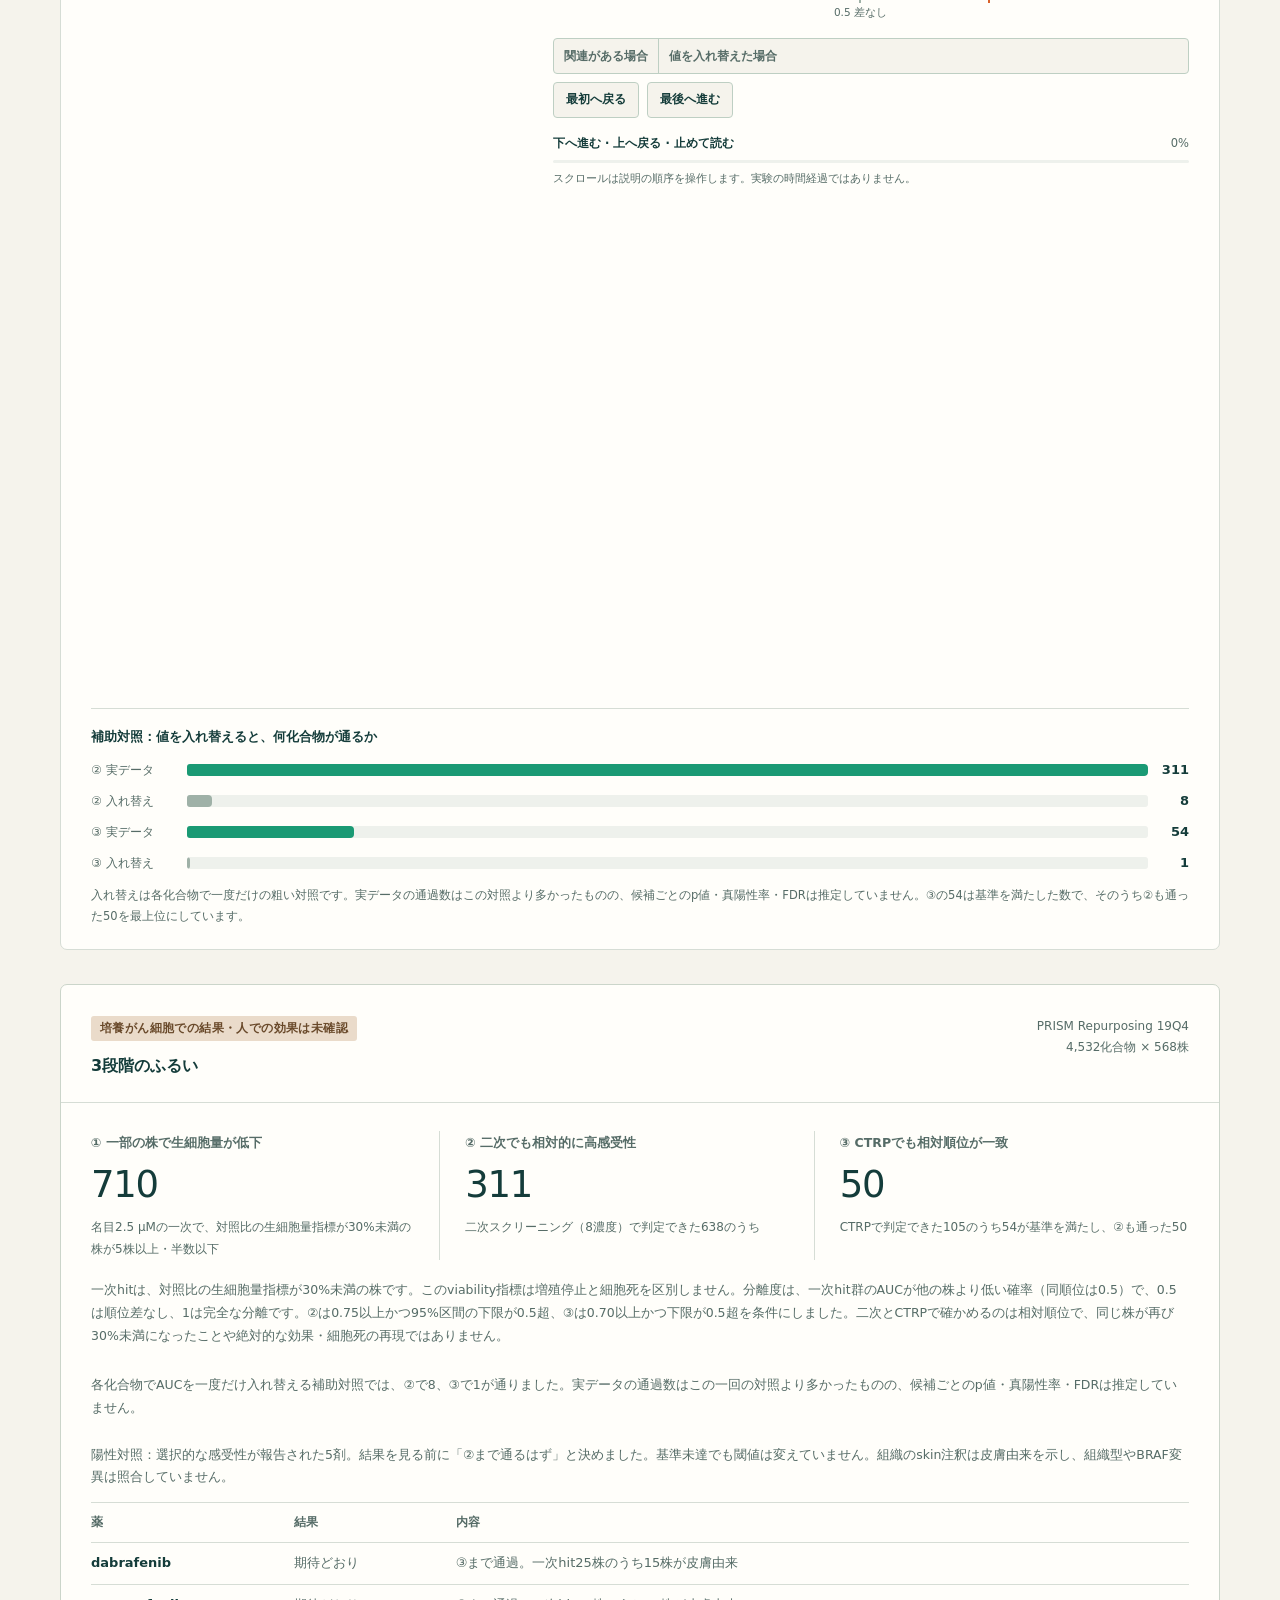
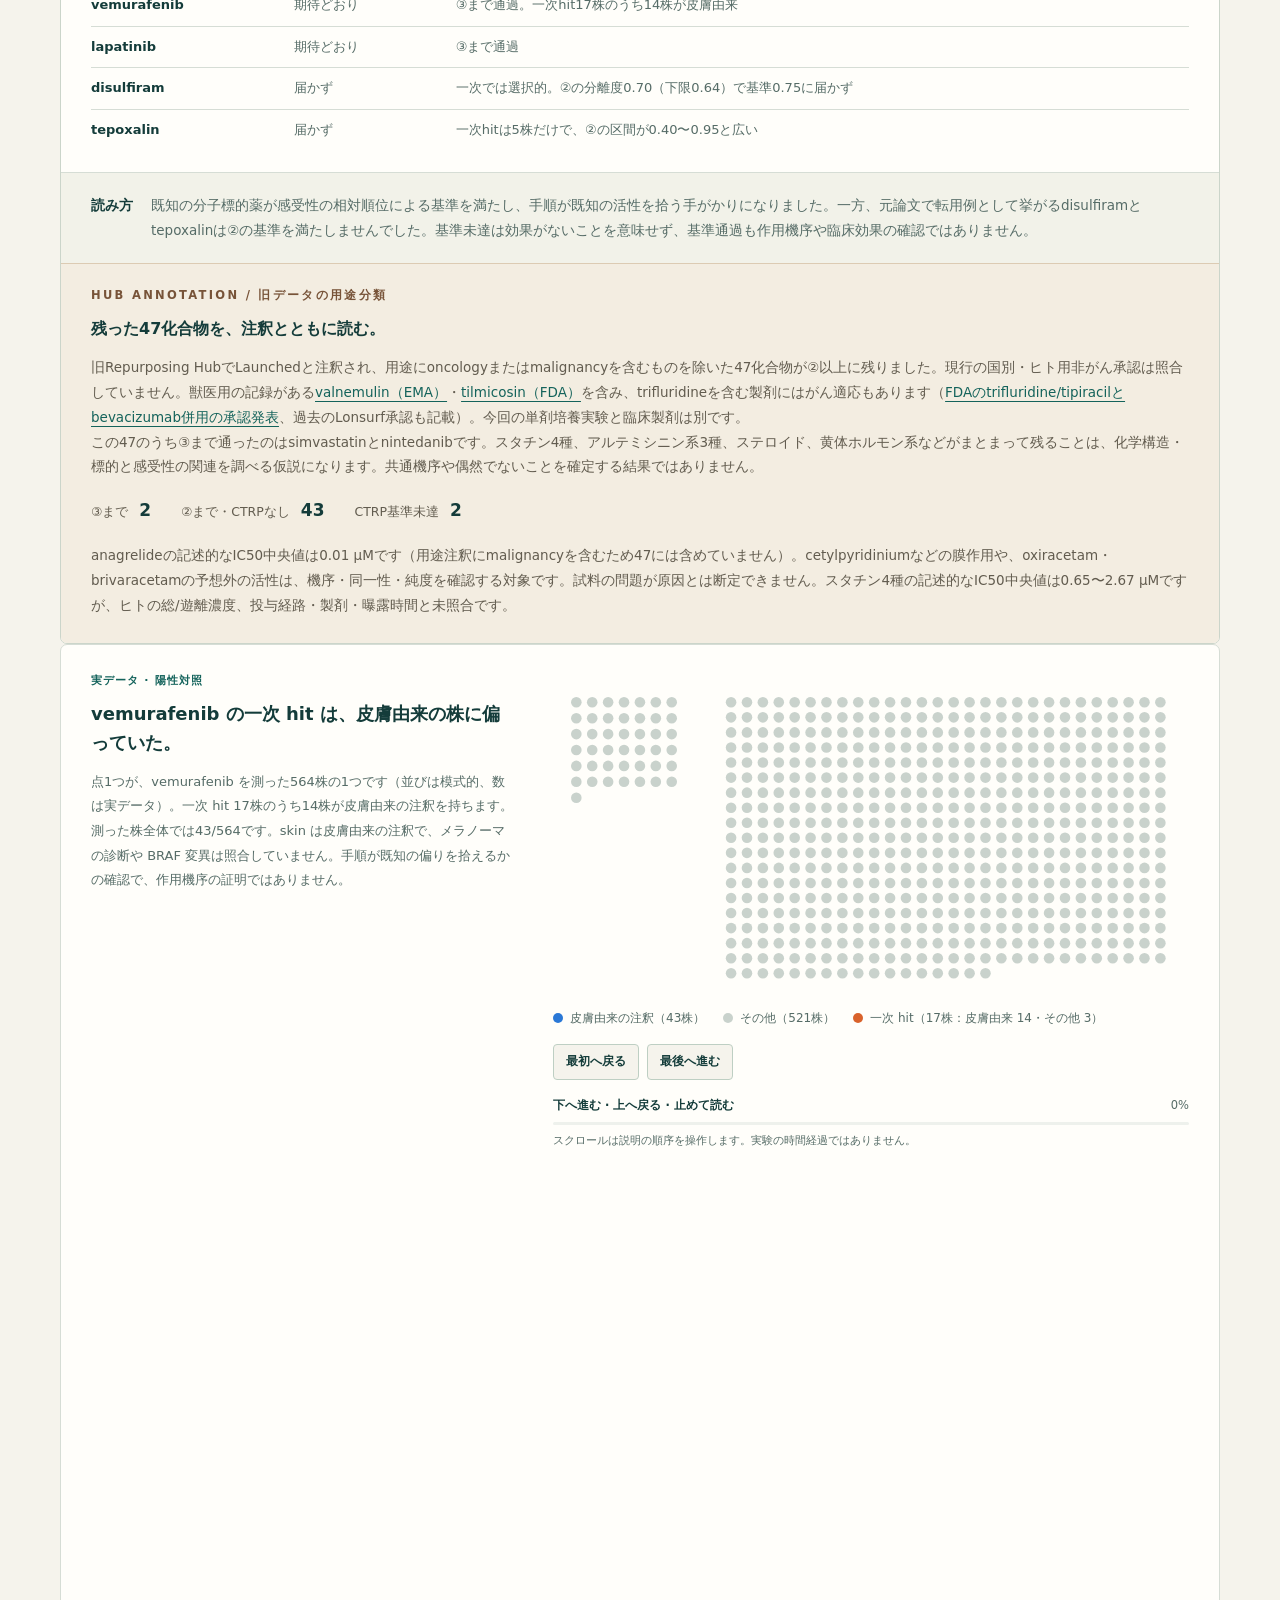
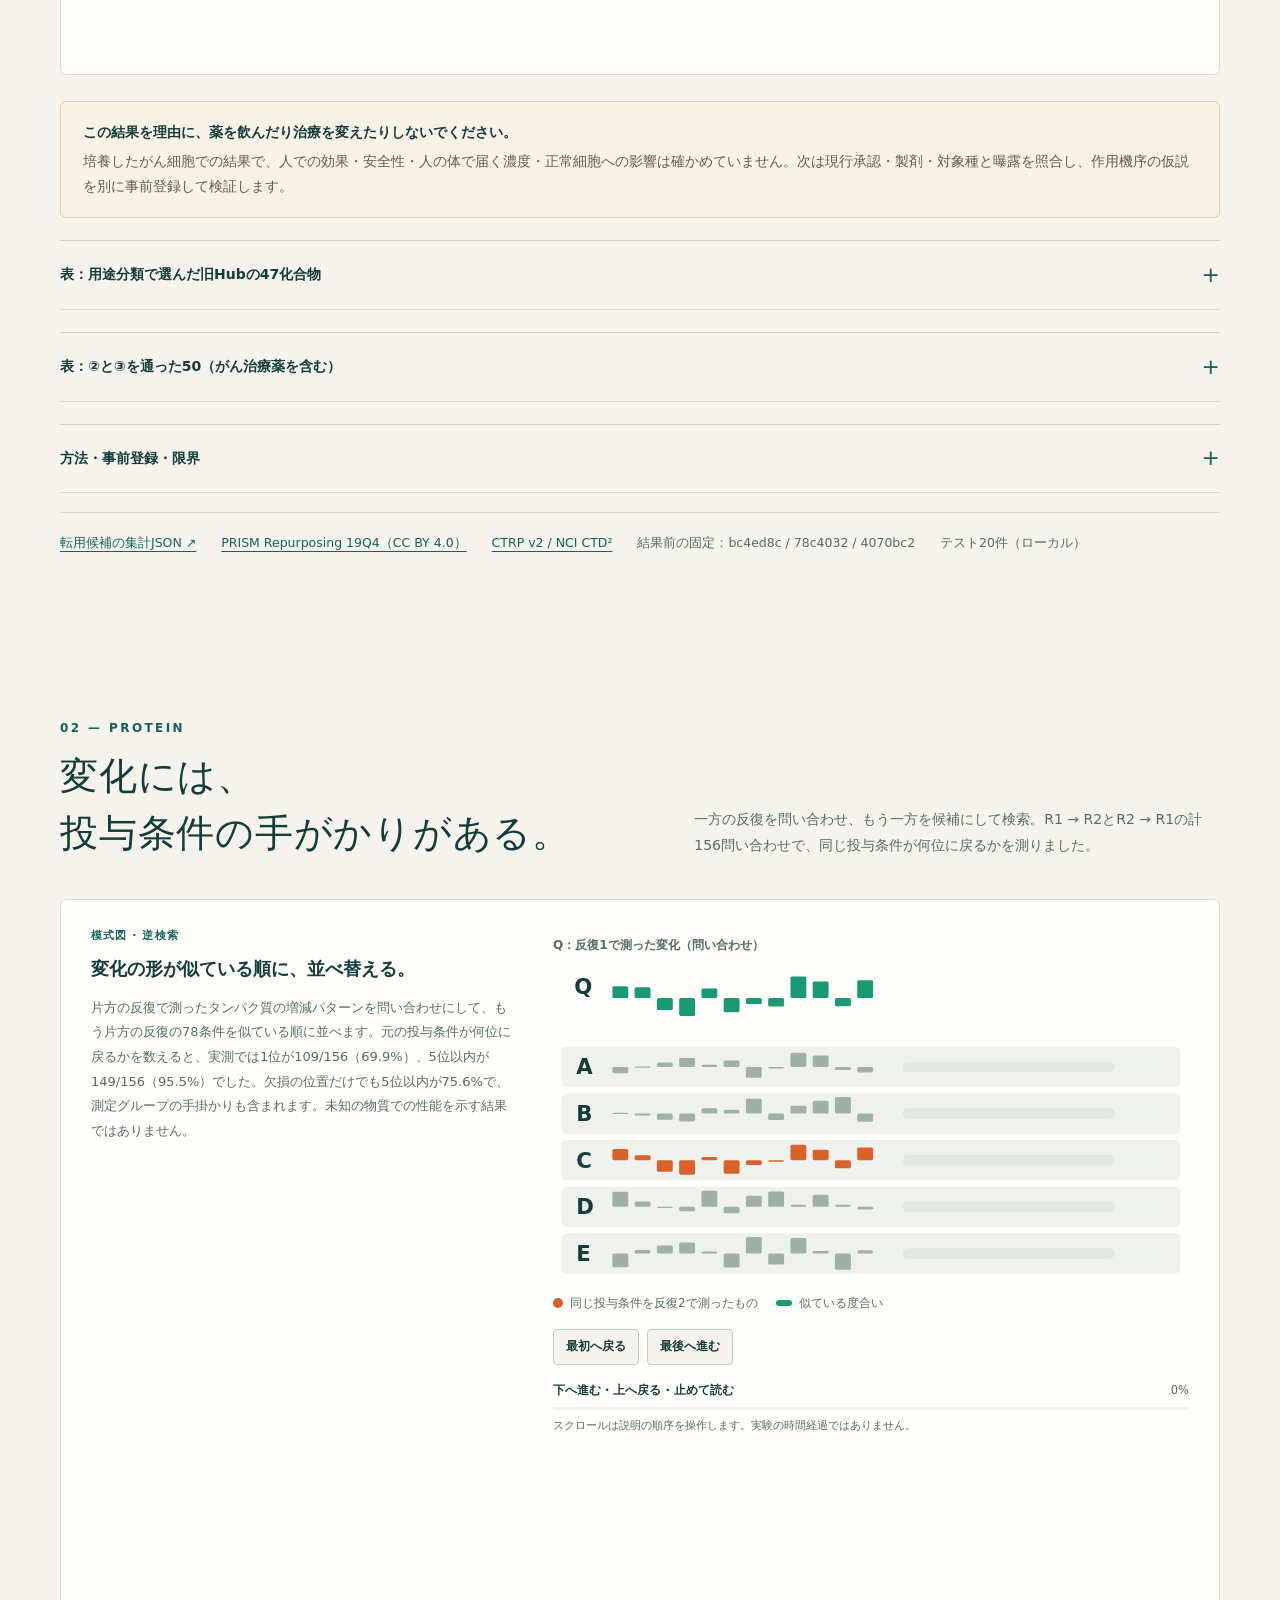
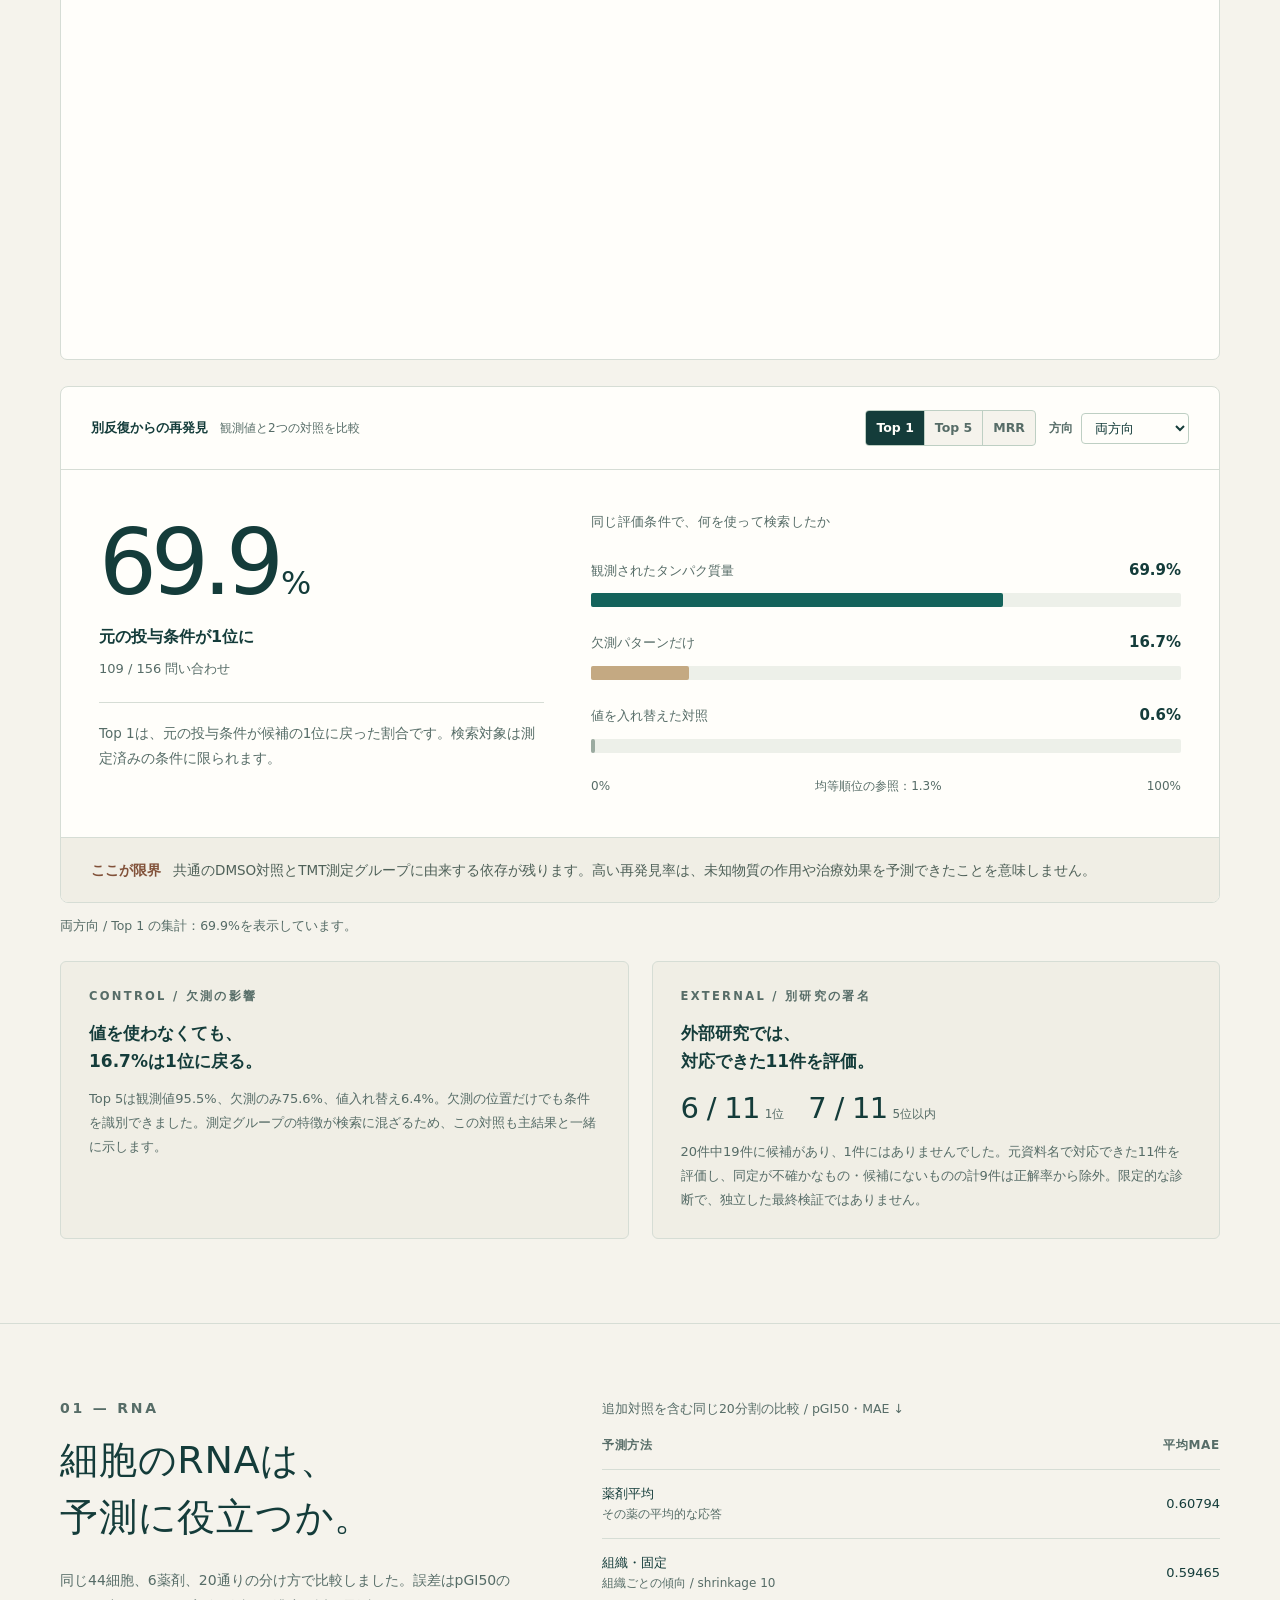
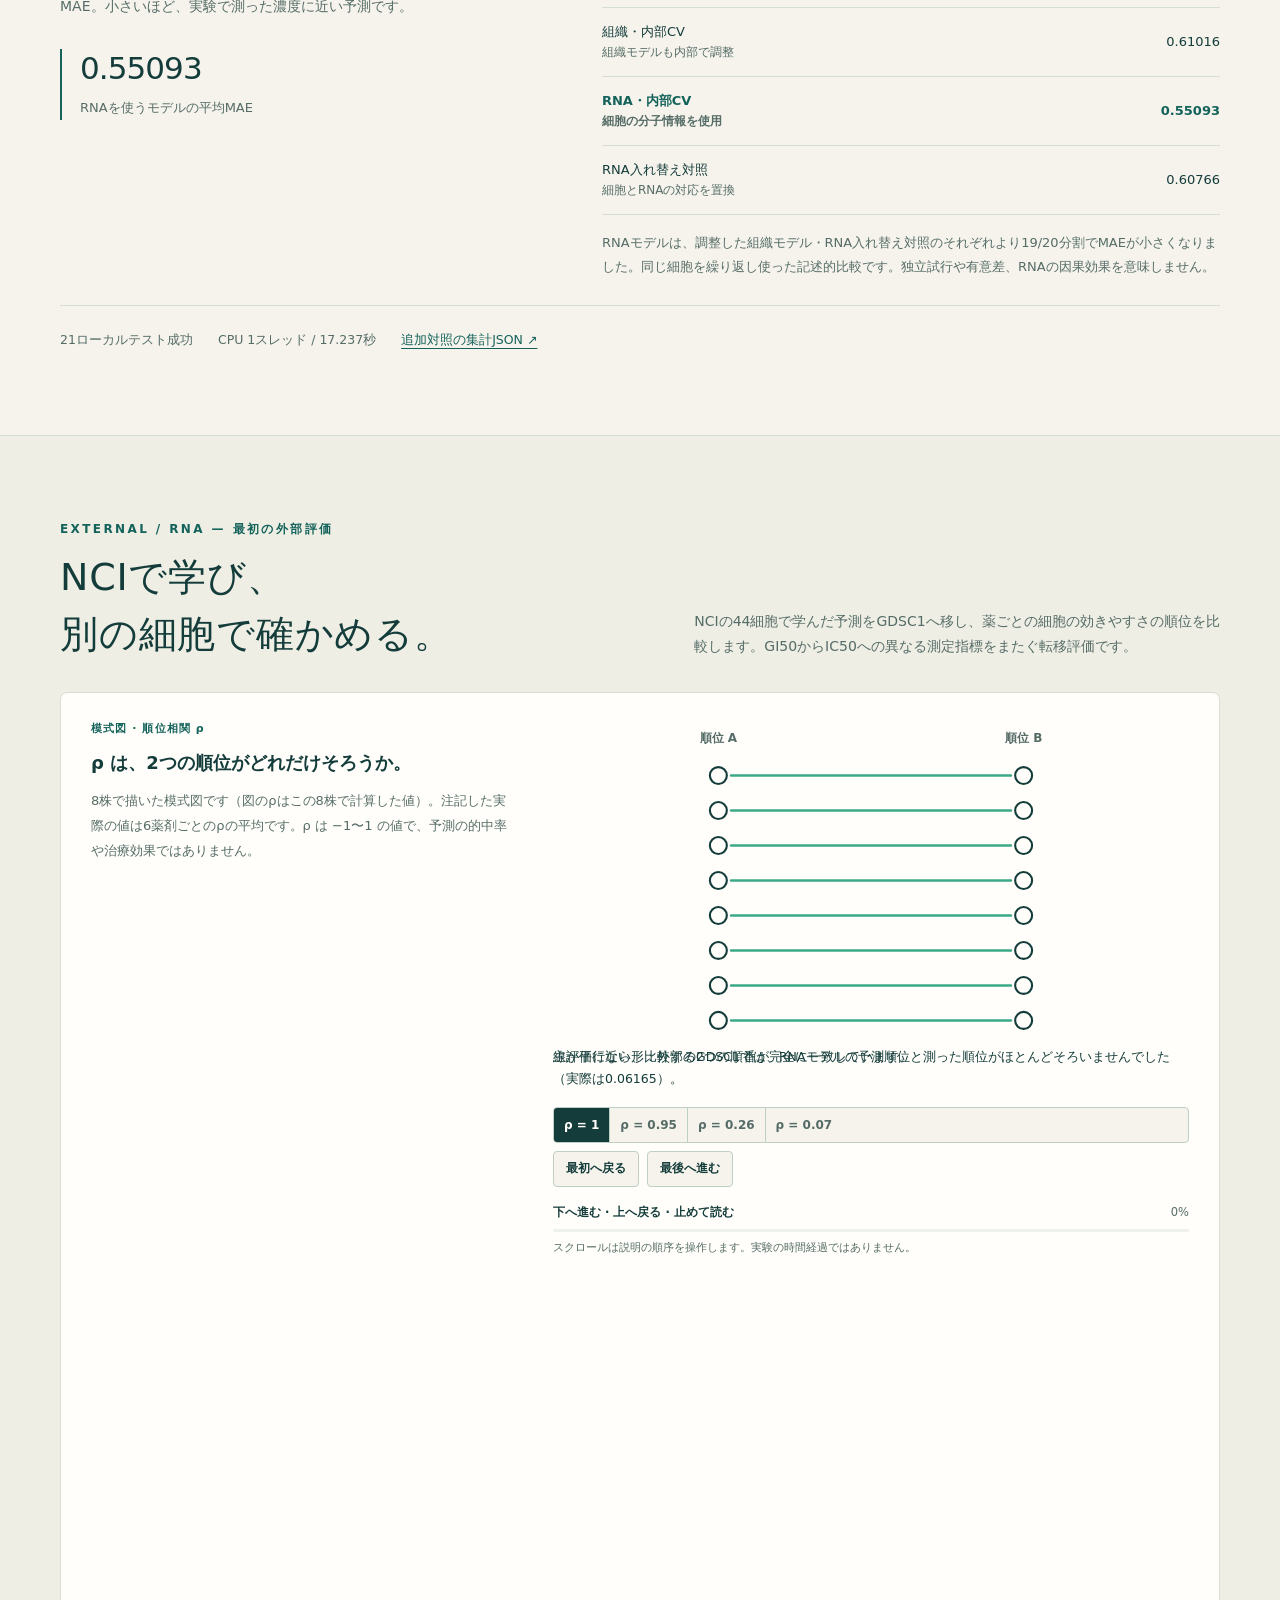
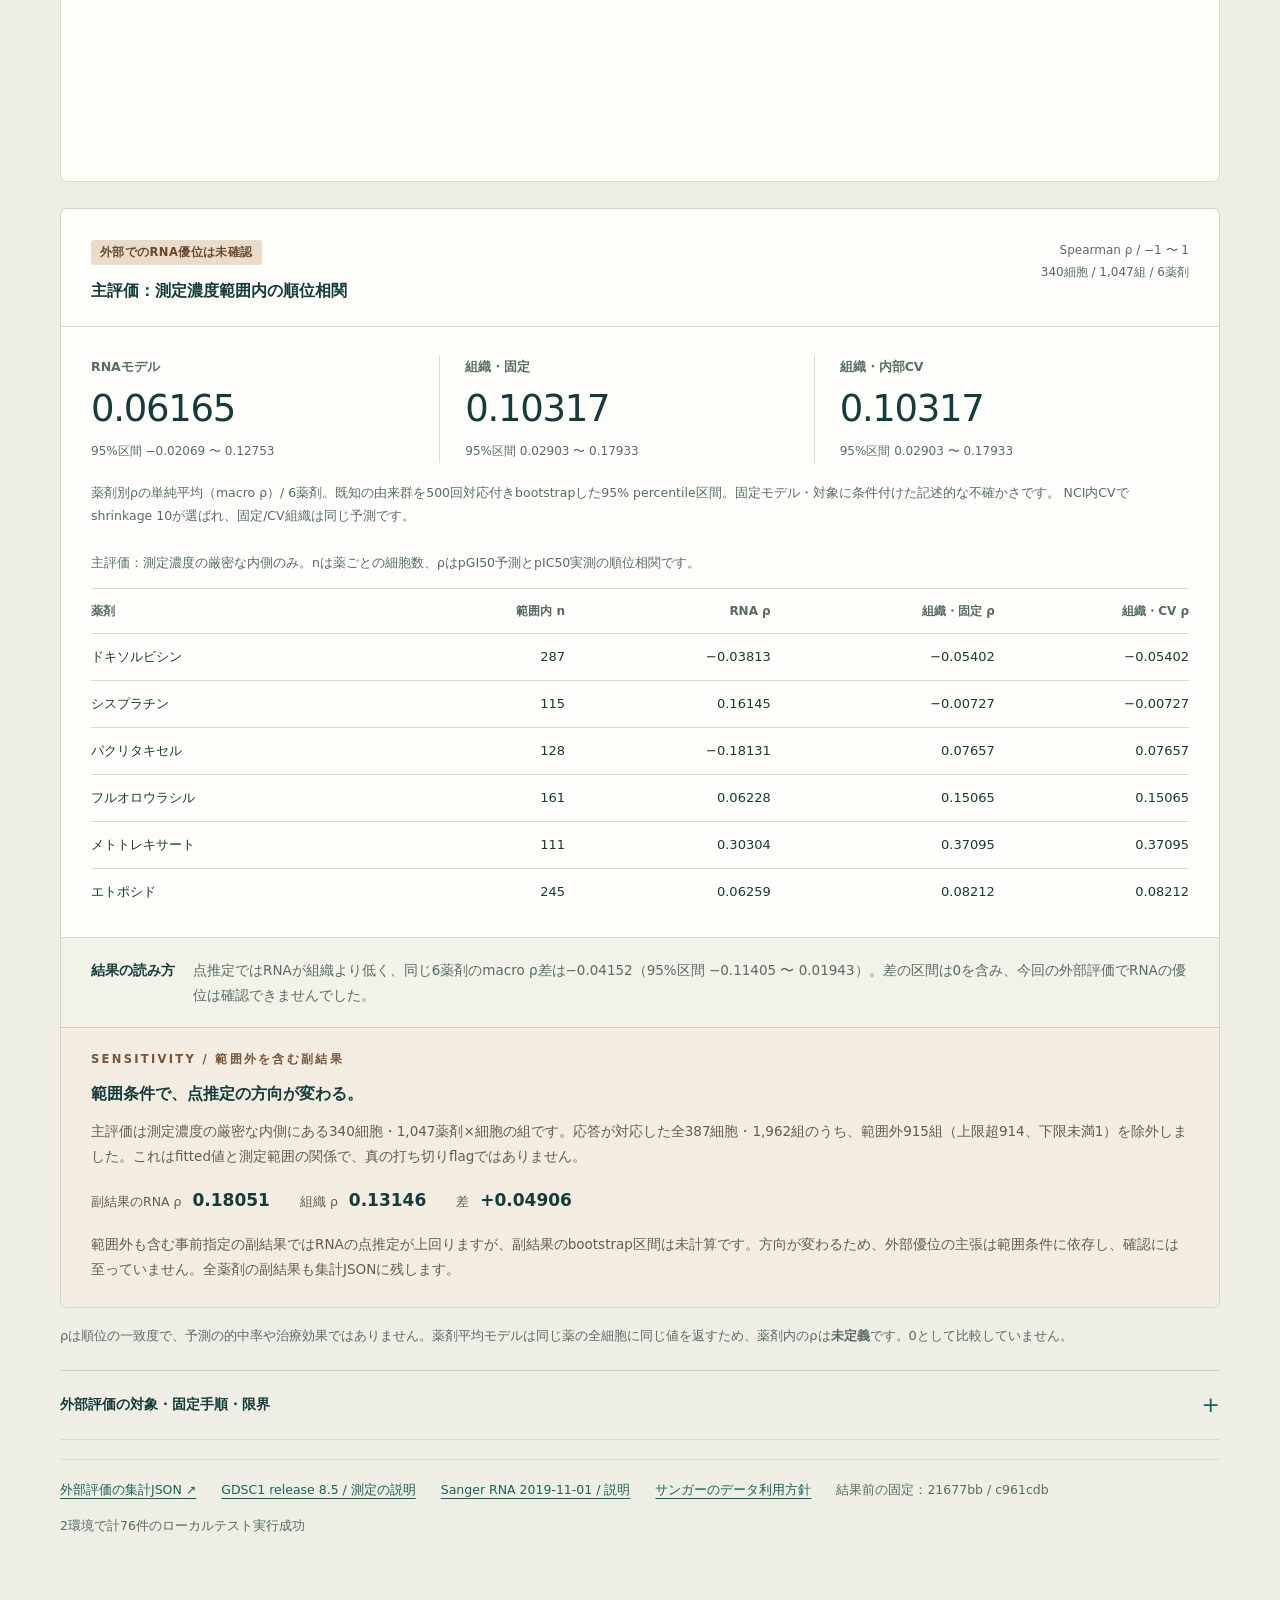
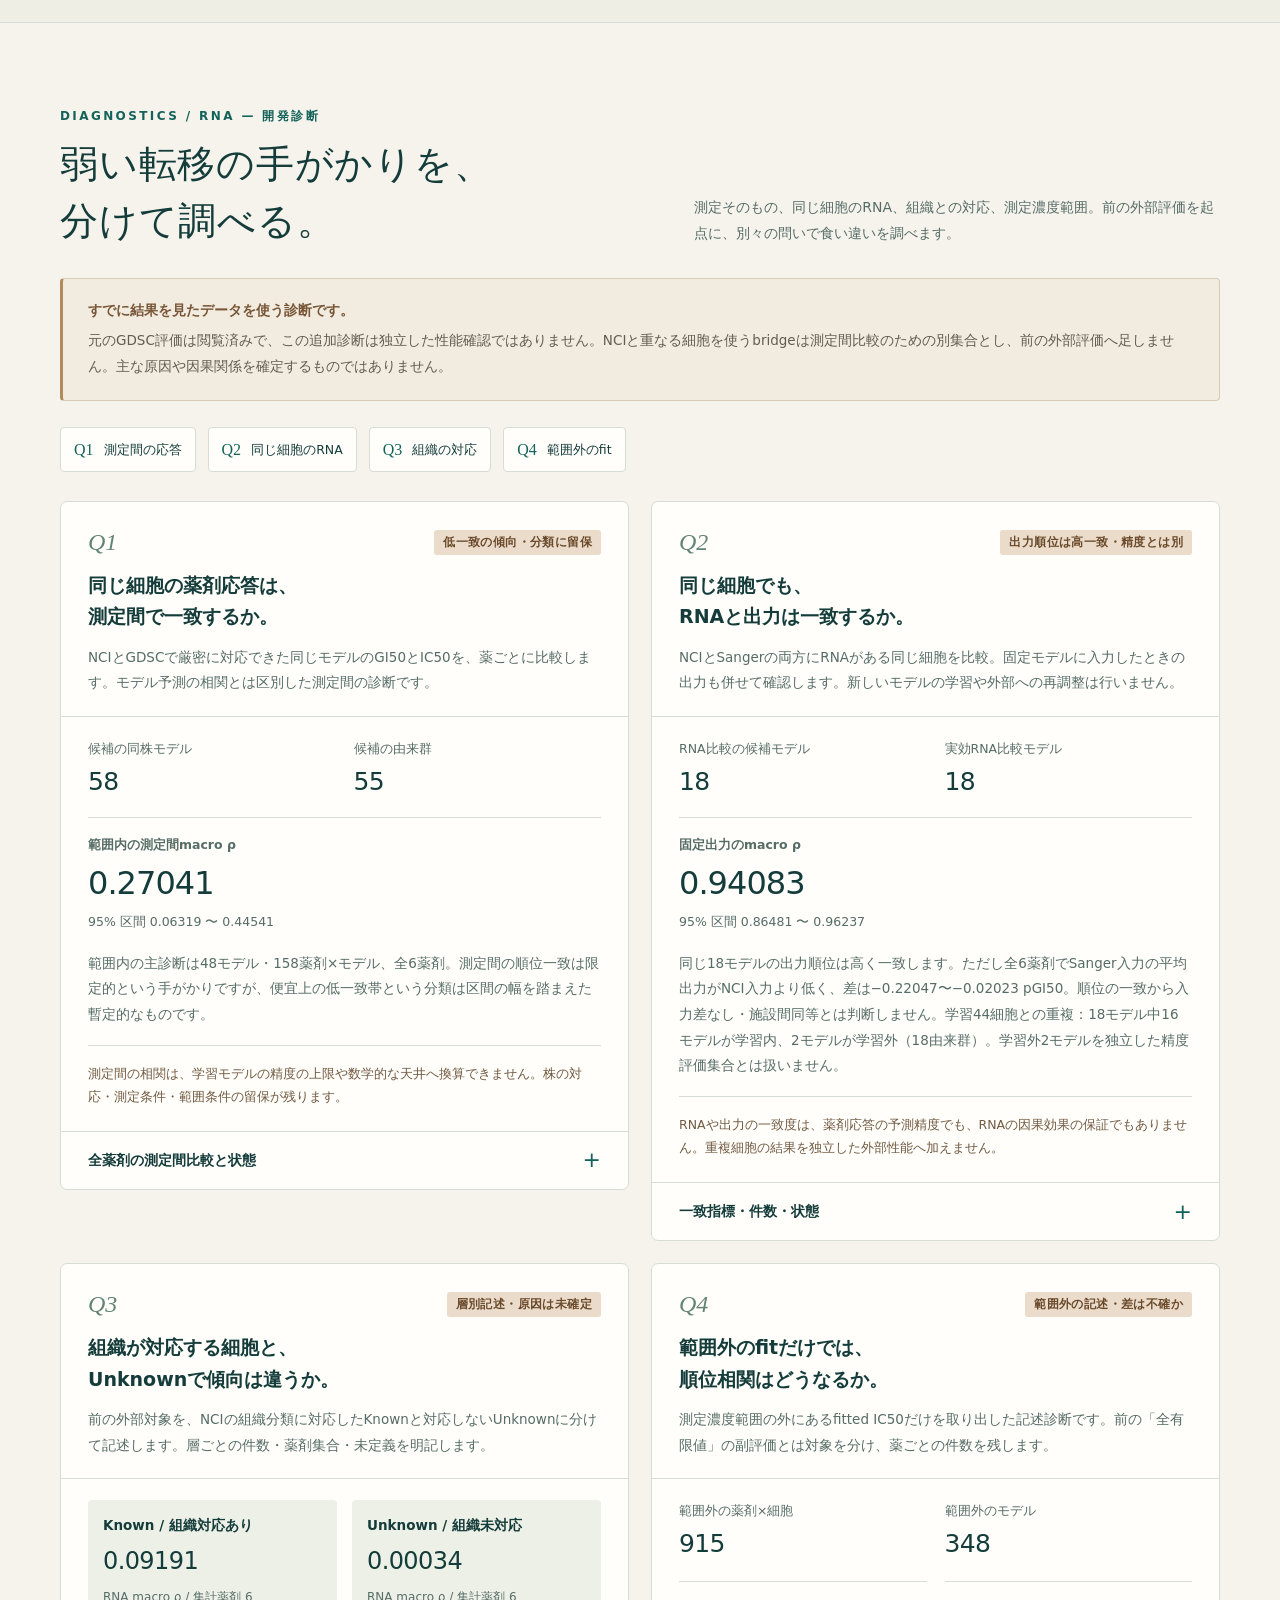
==== commit a63d5d8d: "Show measured MCF7 protein changes in a bilingual explorer" ====
--- a/index.html
+++ b/index.html
@@ -16,13 +16,9 @@
 <link rel="stylesheet" href="site.css">
 <link rel="stylesheet" href="explain.css">
 <link rel="stylesheet" href="workflow.css">
-<link rel="stylesheet" href="motion.css">
-<link rel="stylesheet" href="glossary.css">
 <script src="site.js" defer></script>
 <script src="explain.js" defer></script>
 <script src="workflow.js" defer></script>
-<script src="motion.js" defer></script>
-<script src="glossary.js" defer></script>
 </head>
 <body>
 <a class="skip-link" href="#main">本文へ移動</a>
@@ -43,7 +39,7 @@
         <p class="eyebrow"><span class="status-dot" aria-hidden="true"></span>MAEN / 公開データによる個人の検証</p>
         <h1 id="hero-title">細胞の変化から、<br><span>次の仮説へ。</span></h1>
         <p class="hero-lead">ある物質が細胞をどう変えるのか。その変化から、何を加えたのかをたどれるのか。公開されたがん細胞のデータを使って、小さく計算し、実測と照らし合わせています。</p>
-        <div class="hero-actions"><a class="button button-primary" href="#repurposing">最新の結果を見る<span aria-hidden="true">↗</span></a><a class="text-link" href="#next">これから目指すこと<span aria-hidden="true">↓</span></a></div>
+        <div class="hero-actions"><a class="button button-primary" href="protein-response.html">細胞の変化を実測で見る</a><a class="text-link" href="#repurposing">最新の結果を見る<span aria-hidden="true">↗</span></a><a class="text-link" href="#next">これから目指すこと<span aria-hidden="true">↓</span></a></div>
         <p class="hero-caption">Yuu Honda の個人プロジェクト。主にAIを使って運用しています。<br>専門家の監修・査読はありません。<a href="#disclaimer">医療上の判断には使えません。</a></p>
       </div>
       <div class="signature-panel" aria-hidden="true">
@@ -87,7 +83,7 @@
       <div class="section-heading"><div><p class="eyebrow">THE QUESTION</p><h2 id="approach-title">「効きやすさ」と<br>「変わり方」を探る。</h2></div><p>MAENには、目的の異なる3つの検証があります。どれも培養細胞の測定に基づく開発段階の記録で、人の治療効果は調べていません。</p></div>
       <div class="research-grid">
         <article class="research-card"><p class="line-number">01 / RNA</p><h3>細胞の特徴から、薬への応答を予測。</h3><p>薬を加える前のRNA情報を手がかりに、既存6薬剤が細胞の増殖を抑える濃度を予測。見せていない細胞の実測値と比べます。</p><p><a class="text-link" href="#rna">予測のずれを見る<span aria-hidden="true">↗</span></a></p><div class="card-foot">NCI-60 / 44開発細胞 / 20分割</div></article>
-        <article class="research-card protein"><p class="line-number">02 / PROTEIN</p><h3>タンパク質の変化から、投与条件を逆検索。</h3><p>物質を加えた後のタンパク質量を手がかりに、既知の78投与条件を並べます。別の生物学的反復から、元の条件を取り戻せるかを確かめます。</p><p><a class="text-link" href="#protein">逆検索の結果を見る<span aria-hidden="true">↗</span></a></p><div class="card-foot">MCF7 / 12時間後 / 2生物学的反復</div></article>
+        <article class="research-card protein"><p class="line-number">02 / PROTEIN</p><h3>タンパク質の変化から、投与条件を逆検索。</h3><p>物質を加えた後のタンパク質量を手がかりに、既知の78投与条件を並べます。別の生物学的反復から、元の条件を取り戻せるかを確かめます。</p><p><a class="text-link" href="protein-response.html">物質を選んで実測の変化を見る</a><br><a class="text-link" href="#protein">逆検索の結果を見る<span aria-hidden="true">↗</span></a></p><div class="card-foot">MCF7 / 12時間後 / 2生物学的反復</div></article>
         <article class="research-card repurposing"><p class="line-number">03 / REPURPOSING</p><h3>既存の化合物から、細胞の感受性の違いを探す。</h3><p>4,532化合物を568のがん細胞株で調べた公開データから、生細胞量指標が低下する群を選びます。二次とCTRPで感受性の相対順位が一致するかを確かめます。細胞死の判定ではありません。</p><p><a class="text-link" href="#repurposing">候補を見る<span aria-hidden="true">↗</span></a></p><div class="card-foot">PRISM Repurposing / CTRP v2 / 事前登録</div></article>
       </div>
     </div>
